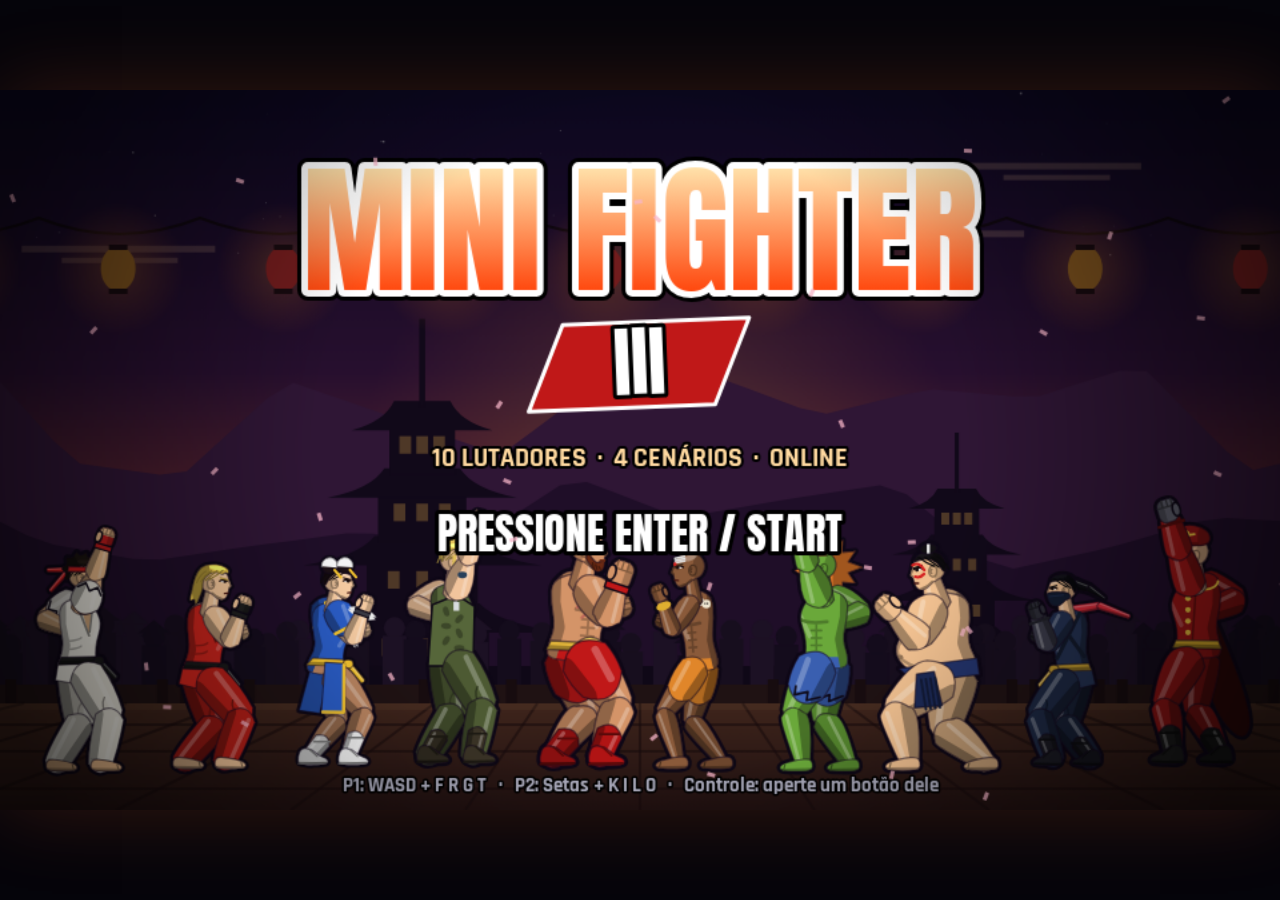
==== games/mini-fighter-3/index.html @ a536596a "mini-fighter-3: primeira versão (jogo do @jandelima)" ====
<!doctype html>
<html lang="pt-BR">
<head>
<meta charset="utf-8">
<meta name="viewport" content="width=device-width, initial-scale=1">
<title>Mini Fighter III</title>
<link rel="preconnect" href="https://fonts.googleapis.com">
<link rel="preconnect" href="https://fonts.gstatic.com" crossorigin>
<link href="https://fonts.googleapis.com/css2?family=Anton&family=Rajdhani:wght@600;700&display=swap" rel="stylesheet">
<style>
  html, body { margin: 0; height: 100%; background: #05040a; overflow: hidden; }
  body { display: flex; align-items: center; justify-content: center; }
  canvas { display: block; width: min(100vw, calc(100vh * 16 / 9)); height: auto; aspect-ratio: 16 / 9; box-shadow: 0 0 80px rgba(255, 110, 40, .18); }
</style>
</head>
<body>
<canvas id="c" width="960" height="540"></canvas>
<script>/* vendor/peerjs.min.js */
(()=>{function e(e,t,n,r){Object.defineProperty(e,t,{get:n,set:r,enumerable:!0,configurable:!0})}function t(e){return e&&e.__esModule?e.default:e}class n{constructor(){this.chunkedMTU=16300,this._dataCount=1,this.chunk=e=>{let t=[],n=e.byteLength,r=Math.ceil(n/this.chunkedMTU),i=0,o=0;for(;o<n;){let s=Math.min(n,o+this.chunkedMTU),a=e.slice(o,s),c={__peerData:this._dataCount,n:i,data:a,total:r};t.push(c),o=s,i++}return this._dataCount++,t}}}class r{append_buffer(e){this.flush(),this._parts.push(e)}append(e){this._pieces.push(e)}flush(){if(this._pieces.length>0){let e=new Uint8Array(this._pieces);this._parts.push(e),this._pieces=[]}}toArrayBuffer(){let e=[];for(let t of this._parts)e.push(t);return function(e){let t=0;for(let n of e)t+=n.byteLength;let n=new Uint8Array(t),r=0;for(let t of e){let e=new Uint8Array(t.buffer,t.byteOffset,t.byteLength);n.set(e,r),r+=t.byteLength}return n}(e).buffer}constructor(){this.encoder=new TextEncoder,this._pieces=[],this._parts=[]}}function i(e){return new s(e).unpack()}function o(e){let t=new a,n=t.pack(e);return n instanceof Promise?n.then(()=>t.getBuffer()):t.getBuffer()}class s{unpack(){let e;let t=this.unpack_uint8();if(t<128)return t;if((224^t)<32)return(224^t)-32;if((e=160^t)<=15)return this.unpack_raw(e);if((e=176^t)<=15)return this.unpack_string(e);if((e=144^t)<=15)return this.unpack_array(e);if((e=128^t)<=15)return this.unpack_map(e);switch(t){case 192:return null;case 193:case 212:case 213:case 214:case 215:return;case 194:return!1;case 195:return!0;case 202:return this.unpack_float();case 203:return this.unpack_double();case 204:return this.unpack_uint8();case 205:return this.unpack_uint16();case 206:return this.unpack_uint32();case 207:return this.unpack_uint64();case 208:return this.unpack_int8();case 209:return this.unpack_int16();case 210:return this.unpack_int32();case 211:return this.unpack_int64();case 216:return e=this.unpack_uint16(),this.unpack_string(e);case 217:return e=this.unpack_uint32(),this.unpack_string(e);case 218:return e=this.unpack_uint16(),this.unpack_raw(e);case 219:return e=this.unpack_uint32(),this.unpack_raw(e);case 220:return e=this.unpack_uint16(),this.unpack_array(e);case 221:return e=this.unpack_uint32(),this.unpack_array(e);case 222:return e=this.unpack_uint16(),this.unpack_map(e);case 223:return e=this.unpack_uint32(),this.unpack_map(e)}}unpack_uint8(){let e=255&this.dataView[this.index];return this.index++,e}unpack_uint16(){let e=this.read(2),t=(255&e[0])*256+(255&e[1]);return this.index+=2,t}unpack_uint32(){let e=this.read(4),t=((256*e[0]+e[1])*256+e[2])*256+e[3];return this.index+=4,t}unpack_uint64(){let e=this.read(8),t=((((((256*e[0]+e[1])*256+e[2])*256+e[3])*256+e[4])*256+e[5])*256+e[6])*256+e[7];return this.index+=8,t}unpack_int8(){let e=this.unpack_uint8();return e<128?e:e-256}unpack_int16(){let e=this.unpack_uint16();return e<32768?e:e-65536}unpack_int32(){let e=this.unpack_uint32();return e<2147483648?e:e-4294967296}unpack_int64(){let e=this.unpack_uint64();return e<0x7fffffffffffffff?e:e-18446744073709552e3}unpack_raw(e){if(this.length<this.index+e)throw Error(`BinaryPackFailure: index is out of range ${this.index} ${e} ${this.length}`);let t=this.dataBuffer.slice(this.index,this.index+e);return this.index+=e,t}unpack_string(e){let t,n;let r=this.read(e),i=0,o="";for(;i<e;)(t=r[i])<160?(n=t,i++):(192^t)<32?(n=(31&t)<<6|63&r[i+1],i+=2):(224^t)<16?(n=(15&t)<<12|(63&r[i+1])<<6|63&r[i+2],i+=3):(n=(7&t)<<18|(63&r[i+1])<<12|(63&r[i+2])<<6|63&r[i+3],i+=4),o+=String.fromCodePoint(n);return this.index+=e,o}unpack_array(e){let t=Array(e);for(let n=0;n<e;n++)t[n]=this.unpack();return t}unpack_map(e){let t={};for(let n=0;n<e;n++)t[this.unpack()]=this.unpack();return t}unpack_float(){let e=this.unpack_uint32();return(0==e>>31?1:-1)*(8388607&e|8388608)*2**((e>>23&255)-127-23)}unpack_double(){let e=this.unpack_uint32(),t=this.unpack_uint32(),n=(e>>20&2047)-1023;return(0==e>>31?1:-1)*((1048575&e|1048576)*2**(n-20)+t*2**(n-52))}read(e){let t=this.index;if(t+e<=this.length)return this.dataView.subarray(t,t+e);throw Error("BinaryPackFailure: read index out of range")}constructor(e){this.index=0,this.dataBuffer=e,this.dataView=new Uint8Array(this.dataBuffer),this.length=this.dataBuffer.byteLength}}class a{getBuffer(){return this._bufferBuilder.toArrayBuffer()}pack(e){if("string"==typeof e)this.pack_string(e);else if("number"==typeof e)Math.floor(e)===e?this.pack_integer(e):this.pack_double(e);else if("boolean"==typeof e)!0===e?this._bufferBuilder.append(195):!1===e&&this._bufferBuilder.append(194);else if(void 0===e)this._bufferBuilder.append(192);else if("object"==typeof e){if(null===e)this._bufferBuilder.append(192);else{let t=e.constructor;if(e instanceof Array){let t=this.pack_array(e);if(t instanceof Promise)return t.then(()=>this._bufferBuilder.flush())}else if(e instanceof ArrayBuffer)this.pack_bin(new Uint8Array(e));else if("BYTES_PER_ELEMENT"in e)this.pack_bin(new Uint8Array(e.buffer,e.byteOffset,e.byteLength));else if(e instanceof Date)this.pack_string(e.toString());else if(e instanceof Blob)return e.arrayBuffer().then(e=>{this.pack_bin(new Uint8Array(e)),this._bufferBuilder.flush()});else if(t==Object||t.toString().startsWith("class")){let t=this.pack_object(e);if(t instanceof Promise)return t.then(()=>this._bufferBuilder.flush())}else throw Error(`Type "${t.toString()}" not yet supported`)}}else throw Error(`Type "${typeof e}" not yet supported`);this._bufferBuilder.flush()}pack_bin(e){let t=e.length;if(t<=15)this.pack_uint8(160+t);else if(t<=65535)this._bufferBuilder.append(218),this.pack_uint16(t);else if(t<=4294967295)this._bufferBuilder.append(219),this.pack_uint32(t);else throw Error("Invalid length");this._bufferBuilder.append_buffer(e)}pack_string(e){let t=this._textEncoder.encode(e),n=t.length;if(n<=15)this.pack_uint8(176+n);else if(n<=65535)this._bufferBuilder.append(216),this.pack_uint16(n);else if(n<=4294967295)this._bufferBuilder.append(217),this.pack_uint32(n);else throw Error("Invalid length");this._bufferBuilder.append_buffer(t)}pack_array(e){let t=e.length;if(t<=15)this.pack_uint8(144+t);else if(t<=65535)this._bufferBuilder.append(220),this.pack_uint16(t);else if(t<=4294967295)this._bufferBuilder.append(221),this.pack_uint32(t);else throw Error("Invalid length");let n=r=>{if(r<t){let t=this.pack(e[r]);return t instanceof Promise?t.then(()=>n(r+1)):n(r+1)}};return n(0)}pack_integer(e){if(e>=-32&&e<=127)this._bufferBuilder.append(255&e);else if(e>=0&&e<=255)this._bufferBuilder.append(204),this.pack_uint8(e);else if(e>=-128&&e<=127)this._bufferBuilder.append(208),this.pack_int8(e);else if(e>=0&&e<=65535)this._bufferBuilder.append(205),this.pack_uint16(e);else if(e>=-32768&&e<=32767)this._bufferBuilder.append(209),this.pack_int16(e);else if(e>=0&&e<=4294967295)this._bufferBuilder.append(206),this.pack_uint32(e);else if(e>=-2147483648&&e<=2147483647)this._bufferBuilder.append(210),this.pack_int32(e);else if(e>=-0x8000000000000000&&e<=0x7fffffffffffffff)this._bufferBuilder.append(211),this.pack_int64(e);else if(e>=0&&e<=18446744073709552e3)this._bufferBuilder.append(207),this.pack_uint64(e);else throw Error("Invalid integer")}pack_double(e){let t=0;e<0&&(t=1,e=-e);let n=Math.floor(Math.log(e)/Math.LN2),r=Math.floor((e/2**n-1)*4503599627370496),i=t<<31|n+1023<<20|r/4294967296&1048575;this._bufferBuilder.append(203),this.pack_int32(i),this.pack_int32(r%4294967296)}pack_object(e){let t=Object.keys(e),n=t.length;if(n<=15)this.pack_uint8(128+n);else if(n<=65535)this._bufferBuilder.append(222),this.pack_uint16(n);else if(n<=4294967295)this._bufferBuilder.append(223),this.pack_uint32(n);else throw Error("Invalid length");let r=n=>{if(n<t.length){let i=t[n];if(e.hasOwnProperty(i)){this.pack(i);let t=this.pack(e[i]);if(t instanceof Promise)return t.then(()=>r(n+1))}return r(n+1)}};return r(0)}pack_uint8(e){this._bufferBuilder.append(e)}pack_uint16(e){this._bufferBuilder.append(e>>8),this._bufferBuilder.append(255&e)}pack_uint32(e){let t=4294967295&e;this._bufferBuilder.append((4278190080&t)>>>24),this._bufferBuilder.append((16711680&t)>>>16),this._bufferBuilder.append((65280&t)>>>8),this._bufferBuilder.append(255&t)}pack_uint64(e){let t=e/4294967296,n=e%4294967296;this._bufferBuilder.append((4278190080&t)>>>24),this._bufferBuilder.append((16711680&t)>>>16),this._bufferBuilder.append((65280&t)>>>8),this._bufferBuilder.append(255&t),this._bufferBuilder.append((4278190080&n)>>>24),this._bufferBuilder.append((16711680&n)>>>16),this._bufferBuilder.append((65280&n)>>>8),this._bufferBuilder.append(255&n)}pack_int8(e){this._bufferBuilder.append(255&e)}pack_int16(e){this._bufferBuilder.append((65280&e)>>8),this._bufferBuilder.append(255&e)}pack_int32(e){this._bufferBuilder.append(e>>>24&255),this._bufferBuilder.append((16711680&e)>>>16),this._bufferBuilder.append((65280&e)>>>8),this._bufferBuilder.append(255&e)}pack_int64(e){let t=Math.floor(e/4294967296),n=e%4294967296;this._bufferBuilder.append((4278190080&t)>>>24),this._bufferBuilder.append((16711680&t)>>>16),this._bufferBuilder.append((65280&t)>>>8),this._bufferBuilder.append(255&t),this._bufferBuilder.append((4278190080&n)>>>24),this._bufferBuilder.append((16711680&n)>>>16),this._bufferBuilder.append((65280&n)>>>8),this._bufferBuilder.append(255&n)}constructor(){this._bufferBuilder=new r,this._textEncoder=new TextEncoder}}let c=!0,l=!0;function p(e,t,n){let r=e.match(t);return r&&r.length>=n&&parseInt(r[n],10)}function d(e,t,n){if(!e.RTCPeerConnection)return;let r=e.RTCPeerConnection.prototype,i=r.addEventListener;r.addEventListener=function(e,r){if(e!==t)return i.apply(this,arguments);let o=e=>{let t=n(e);t&&(r.handleEvent?r.handleEvent(t):r(t))};return this._eventMap=this._eventMap||{},this._eventMap[t]||(this._eventMap[t]=new Map),this._eventMap[t].set(r,o),i.apply(this,[e,o])};let o=r.removeEventListener;r.removeEventListener=function(e,n){if(e!==t||!this._eventMap||!this._eventMap[t]||!this._eventMap[t].has(n))return o.apply(this,arguments);let r=this._eventMap[t].get(n);return this._eventMap[t].delete(n),0===this._eventMap[t].size&&delete this._eventMap[t],0===Object.keys(this._eventMap).length&&delete this._eventMap,o.apply(this,[e,r])},Object.defineProperty(r,"on"+t,{get(){return this["_on"+t]},set(e){this["_on"+t]&&(this.removeEventListener(t,this["_on"+t]),delete this["_on"+t]),e&&this.addEventListener(t,this["_on"+t]=e)},enumerable:!0,configurable:!0})}function h(e){return"boolean"!=typeof e?Error("Argument type: "+typeof e+". Please use a boolean."):(c=e,e?"adapter.js logging disabled":"adapter.js logging enabled")}function u(e){return"boolean"!=typeof e?Error("Argument type: "+typeof e+". Please use a boolean."):(l=!e,"adapter.js deprecation warnings "+(e?"disabled":"enabled"))}function f(){"object"!=typeof window||c||"undefined"==typeof console||"function"!=typeof console.log||console.log.apply(console,arguments)}function m(e,t){l&&console.warn(e+" is deprecated, please use "+t+" instead.")}function g(e){return"[object Object]"===Object.prototype.toString.call(e)}function y(e,t,n){let r=n?"outbound-rtp":"inbound-rtp",i=new Map;if(null===t)return i;let o=[];return e.forEach(e=>{"track"===e.type&&e.trackIdentifier===t.id&&o.push(e)}),o.forEach(t=>{e.forEach(n=>{n.type===r&&n.trackId===t.id&&function e(t,n,r){!n||r.has(n.id)||(r.set(n.id,n),Object.keys(n).forEach(i=>{i.endsWith("Id")?e(t,t.get(n[i]),r):i.endsWith("Ids")&&n[i].forEach(n=>{e(t,t.get(n),r)})}))}(e,n,i)})}),i}var _,C,b,v,k,T,S,R,P,w,E,D,x,I,M,O,j={};function L(e,t){let n=e&&e.navigator;if(!n.mediaDevices)return;let r=function(e){if("object"!=typeof e||e.mandatory||e.optional)return e;let t={};return Object.keys(e).forEach(n=>{if("require"===n||"advanced"===n||"mediaSource"===n)return;let r="object"==typeof e[n]?e[n]:{ideal:e[n]};void 0!==r.exact&&"number"==typeof r.exact&&(r.min=r.max=r.exact);let i=function(e,t){return e?e+t.charAt(0).toUpperCase()+t.slice(1):"deviceId"===t?"sourceId":t};if(void 0!==r.ideal){t.optional=t.optional||[];let e={};"number"==typeof r.ideal?(e[i("min",n)]=r.ideal,t.optional.push(e),(e={})[i("max",n)]=r.ideal):e[i("",n)]=r.ideal,t.optional.push(e)}void 0!==r.exact&&"number"!=typeof r.exact?(t.mandatory=t.mandatory||{},t.mandatory[i("",n)]=r.exact):["min","max"].forEach(e=>{void 0!==r[e]&&(t.mandatory=t.mandatory||{},t.mandatory[i(e,n)]=r[e])})}),e.advanced&&(t.optional=(t.optional||[]).concat(e.advanced)),t},i=function(e,i){if(t.version>=61)return i(e);if((e=JSON.parse(JSON.stringify(e)))&&"object"==typeof e.audio){let t=function(e,t,n){t in e&&!(n in e)&&(e[n]=e[t],delete e[t])};t((e=JSON.parse(JSON.stringify(e))).audio,"autoGainControl","googAutoGainControl"),t(e.audio,"noiseSuppression","googNoiseSuppression"),e.audio=r(e.audio)}if(e&&"object"==typeof e.video){let o=e.video.facingMode;o=o&&("object"==typeof o?o:{ideal:o});let s=t.version<66;if(o&&("user"===o.exact||"environment"===o.exact||"user"===o.ideal||"environment"===o.ideal)&&!(n.mediaDevices.getSupportedConstraints&&n.mediaDevices.getSupportedConstraints().facingMode&&!s)){let t;if(delete e.video.facingMode,"environment"===o.exact||"environment"===o.ideal?t=["back","rear"]:("user"===o.exact||"user"===o.ideal)&&(t=["front"]),t)return n.mediaDevices.enumerateDevices().then(n=>{let s=(n=n.filter(e=>"videoinput"===e.kind)).find(e=>t.some(t=>e.label.toLowerCase().includes(t)));return!s&&n.length&&t.includes("back")&&(s=n[n.length-1]),s&&(e.video.deviceId=o.exact?{exact:s.deviceId}:{ideal:s.deviceId}),e.video=r(e.video),f("chrome: "+JSON.stringify(e)),i(e)})}e.video=r(e.video)}return f("chrome: "+JSON.stringify(e)),i(e)},o=function(e){return t.version>=64?e:{name:({PermissionDeniedError:"NotAllowedError",PermissionDismissedError:"NotAllowedError",InvalidStateError:"NotAllowedError",DevicesNotFoundError:"NotFoundError",ConstraintNotSatisfiedError:"OverconstrainedError",TrackStartError:"NotReadableError",MediaDeviceFailedDueToShutdown:"NotAllowedError",MediaDeviceKillSwitchOn:"NotAllowedError",TabCaptureError:"AbortError",ScreenCaptureError:"AbortError",DeviceCaptureError:"AbortError"})[e.name]||e.name,message:e.message,constraint:e.constraint||e.constraintName,toString(){return this.name+(this.message&&": ")+this.message}}};if(n.getUserMedia=(function(e,t,r){i(e,e=>{n.webkitGetUserMedia(e,t,e=>{r&&r(o(e))})})}).bind(n),n.mediaDevices.getUserMedia){let e=n.mediaDevices.getUserMedia.bind(n.mediaDevices);n.mediaDevices.getUserMedia=function(t){return i(t,t=>e(t).then(e=>{if(t.audio&&!e.getAudioTracks().length||t.video&&!e.getVideoTracks().length)throw e.getTracks().forEach(e=>{e.stop()}),new DOMException("","NotFoundError");return e},e=>Promise.reject(o(e))))}}}function A(e){e.MediaStream=e.MediaStream||e.webkitMediaStream}function B(e){if("object"!=typeof e||!e.RTCPeerConnection||"ontrack"in e.RTCPeerConnection.prototype)d(e,"track",e=>(e.transceiver||Object.defineProperty(e,"transceiver",{value:{receiver:e.receiver}}),e));else{Object.defineProperty(e.RTCPeerConnection.prototype,"ontrack",{get(){return this._ontrack},set(e){this._ontrack&&this.removeEventListener("track",this._ontrack),this.addEventListener("track",this._ontrack=e)},enumerable:!0,configurable:!0});let t=e.RTCPeerConnection.prototype.setRemoteDescription;e.RTCPeerConnection.prototype.setRemoteDescription=function(){return this._ontrackpoly||(this._ontrackpoly=t=>{t.stream.addEventListener("addtrack",n=>{let r;r=e.RTCPeerConnection.prototype.getReceivers?this.getReceivers().find(e=>e.track&&e.track.id===n.track.id):{track:n.track};let i=new Event("track");i.track=n.track,i.receiver=r,i.transceiver={receiver:r},i.streams=[t.stream],this.dispatchEvent(i)}),t.stream.getTracks().forEach(n=>{let r;r=e.RTCPeerConnection.prototype.getReceivers?this.getReceivers().find(e=>e.track&&e.track.id===n.id):{track:n};let i=new Event("track");i.track=n,i.receiver=r,i.transceiver={receiver:r},i.streams=[t.stream],this.dispatchEvent(i)})},this.addEventListener("addstream",this._ontrackpoly)),t.apply(this,arguments)}}}function F(e){if("object"==typeof e&&e.RTCPeerConnection&&!("getSenders"in e.RTCPeerConnection.prototype)&&"createDTMFSender"in e.RTCPeerConnection.prototype){let t=function(e,t){return{track:t,get dtmf(){return void 0===this._dtmf&&("audio"===t.kind?this._dtmf=e.createDTMFSender(t):this._dtmf=null),this._dtmf},_pc:e}};if(!e.RTCPeerConnection.prototype.getSenders){e.RTCPeerConnection.prototype.getSenders=function(){return this._senders=this._senders||[],this._senders.slice()};let n=e.RTCPeerConnection.prototype.addTrack;e.RTCPeerConnection.prototype.addTrack=function(e,r){let i=n.apply(this,arguments);return i||(i=t(this,e),this._senders.push(i)),i};let r=e.RTCPeerConnection.prototype.removeTrack;e.RTCPeerConnection.prototype.removeTrack=function(e){r.apply(this,arguments);let t=this._senders.indexOf(e);-1!==t&&this._senders.splice(t,1)}}let n=e.RTCPeerConnection.prototype.addStream;e.RTCPeerConnection.prototype.addStream=function(e){this._senders=this._senders||[],n.apply(this,[e]),e.getTracks().forEach(e=>{this._senders.push(t(this,e))})};let r=e.RTCPeerConnection.prototype.removeStream;e.RTCPeerConnection.prototype.removeStream=function(e){this._senders=this._senders||[],r.apply(this,[e]),e.getTracks().forEach(e=>{let t=this._senders.find(t=>t.track===e);t&&this._senders.splice(this._senders.indexOf(t),1)})}}else if("object"==typeof e&&e.RTCPeerConnection&&"getSenders"in e.RTCPeerConnection.prototype&&"createDTMFSender"in e.RTCPeerConnection.prototype&&e.RTCRtpSender&&!("dtmf"in e.RTCRtpSender.prototype)){let t=e.RTCPeerConnection.prototype.getSenders;e.RTCPeerConnection.prototype.getSenders=function(){let e=t.apply(this,[]);return e.forEach(e=>e._pc=this),e},Object.defineProperty(e.RTCRtpSender.prototype,"dtmf",{get(){return void 0===this._dtmf&&("audio"===this.track.kind?this._dtmf=this._pc.createDTMFSender(this.track):this._dtmf=null),this._dtmf}})}}function U(e){if(!("object"==typeof e&&e.RTCPeerConnection&&e.RTCRtpSender&&e.RTCRtpReceiver))return;if(!("getStats"in e.RTCRtpSender.prototype)){let t=e.RTCPeerConnection.prototype.getSenders;t&&(e.RTCPeerConnection.prototype.getSenders=function(){let e=t.apply(this,[]);return e.forEach(e=>e._pc=this),e});let n=e.RTCPeerConnection.prototype.addTrack;n&&(e.RTCPeerConnection.prototype.addTrack=function(){let e=n.apply(this,arguments);return e._pc=this,e}),e.RTCRtpSender.prototype.getStats=function(){let e=this;return this._pc.getStats().then(t=>y(t,e.track,!0))}}if(!("getStats"in e.RTCRtpReceiver.prototype)){let t=e.RTCPeerConnection.prototype.getReceivers;t&&(e.RTCPeerConnection.prototype.getReceivers=function(){let e=t.apply(this,[]);return e.forEach(e=>e._pc=this),e}),d(e,"track",e=>(e.receiver._pc=e.srcElement,e)),e.RTCRtpReceiver.prototype.getStats=function(){let e=this;return this._pc.getStats().then(t=>y(t,e.track,!1))}}if(!("getStats"in e.RTCRtpSender.prototype&&"getStats"in e.RTCRtpReceiver.prototype))return;let t=e.RTCPeerConnection.prototype.getStats;e.RTCPeerConnection.prototype.getStats=function(){if(arguments.length>0&&arguments[0]instanceof e.MediaStreamTrack){let e,t,n;let r=arguments[0];return(this.getSenders().forEach(t=>{t.track===r&&(e?n=!0:e=t)}),this.getReceivers().forEach(e=>(e.track===r&&(t?n=!0:t=e),e.track===r)),n||e&&t)?Promise.reject(new DOMException("There are more than one sender or receiver for the track.","InvalidAccessError")):e?e.getStats():t?t.getStats():Promise.reject(new DOMException("There is no sender or receiver for the track.","InvalidAccessError"))}return t.apply(this,arguments)}}function z(e){e.RTCPeerConnection.prototype.getLocalStreams=function(){return this._shimmedLocalStreams=this._shimmedLocalStreams||{},Object.keys(this._shimmedLocalStreams).map(e=>this._shimmedLocalStreams[e][0])};let t=e.RTCPeerConnection.prototype.addTrack;e.RTCPeerConnection.prototype.addTrack=function(e,n){if(!n)return t.apply(this,arguments);this._shimmedLocalStreams=this._shimmedLocalStreams||{};let r=t.apply(this,arguments);return this._shimmedLocalStreams[n.id]?-1===this._shimmedLocalStreams[n.id].indexOf(r)&&this._shimmedLocalStreams[n.id].push(r):this._shimmedLocalStreams[n.id]=[n,r],r};let n=e.RTCPeerConnection.prototype.addStream;e.RTCPeerConnection.prototype.addStream=function(e){this._shimmedLocalStreams=this._shimmedLocalStreams||{},e.getTracks().forEach(e=>{if(this.getSenders().find(t=>t.track===e))throw new DOMException("Track already exists.","InvalidAccessError")});let t=this.getSenders();n.apply(this,arguments);let r=this.getSenders().filter(e=>-1===t.indexOf(e));this._shimmedLocalStreams[e.id]=[e].concat(r)};let r=e.RTCPeerConnection.prototype.removeStream;e.RTCPeerConnection.prototype.removeStream=function(e){return this._shimmedLocalStreams=this._shimmedLocalStreams||{},delete this._shimmedLocalStreams[e.id],r.apply(this,arguments)};let i=e.RTCPeerConnection.prototype.removeTrack;e.RTCPeerConnection.prototype.removeTrack=function(e){return this._shimmedLocalStreams=this._shimmedLocalStreams||{},e&&Object.keys(this._shimmedLocalStreams).forEach(t=>{let n=this._shimmedLocalStreams[t].indexOf(e);-1!==n&&this._shimmedLocalStreams[t].splice(n,1),1===this._shimmedLocalStreams[t].length&&delete this._shimmedLocalStreams[t]}),i.apply(this,arguments)}}function N(e,t){if(!e.RTCPeerConnection)return;if(e.RTCPeerConnection.prototype.addTrack&&t.version>=65)return z(e);let n=e.RTCPeerConnection.prototype.getLocalStreams;e.RTCPeerConnection.prototype.getLocalStreams=function(){let e=n.apply(this);return this._reverseStreams=this._reverseStreams||{},e.map(e=>this._reverseStreams[e.id])};let r=e.RTCPeerConnection.prototype.addStream;e.RTCPeerConnection.prototype.addStream=function(t){if(this._streams=this._streams||{},this._reverseStreams=this._reverseStreams||{},t.getTracks().forEach(e=>{if(this.getSenders().find(t=>t.track===e))throw new DOMException("Track already exists.","InvalidAccessError")}),!this._reverseStreams[t.id]){let n=new e.MediaStream(t.getTracks());this._streams[t.id]=n,this._reverseStreams[n.id]=t,t=n}r.apply(this,[t])};let i=e.RTCPeerConnection.prototype.removeStream;function o(e,t){let n=t.sdp;return Object.keys(e._reverseStreams||[]).forEach(t=>{let r=e._reverseStreams[t],i=e._streams[r.id];n=n.replace(RegExp(i.id,"g"),r.id)}),new RTCSessionDescription({type:t.type,sdp:n})}e.RTCPeerConnection.prototype.removeStream=function(e){this._streams=this._streams||{},this._reverseStreams=this._reverseStreams||{},i.apply(this,[this._streams[e.id]||e]),delete this._reverseStreams[this._streams[e.id]?this._streams[e.id].id:e.id],delete this._streams[e.id]},e.RTCPeerConnection.prototype.addTrack=function(t,n){if("closed"===this.signalingState)throw new DOMException("The RTCPeerConnection's signalingState is 'closed'.","InvalidStateError");let r=[].slice.call(arguments,1);if(1!==r.length||!r[0].getTracks().find(e=>e===t))throw new DOMException("The adapter.js addTrack polyfill only supports a single  stream which is associated with the specified track.","NotSupportedError");if(this.getSenders().find(e=>e.track===t))throw new DOMException("Track already exists.","InvalidAccessError");this._streams=this._streams||{},this._reverseStreams=this._reverseStreams||{};let i=this._streams[n.id];if(i)i.addTrack(t),Promise.resolve().then(()=>{this.dispatchEvent(new Event("negotiationneeded"))});else{let r=new e.MediaStream([t]);this._streams[n.id]=r,this._reverseStreams[r.id]=n,this.addStream(r)}return this.getSenders().find(e=>e.track===t)},["createOffer","createAnswer"].forEach(function(t){let n=e.RTCPeerConnection.prototype[t];e.RTCPeerConnection.prototype[t]=({[t](){let e=arguments,t=arguments.length&&"function"==typeof arguments[0];return t?n.apply(this,[t=>{let n=o(this,t);e[0].apply(null,[n])},t=>{e[1]&&e[1].apply(null,t)},arguments[2]]):n.apply(this,arguments).then(e=>o(this,e))}})[t]});let s=e.RTCPeerConnection.prototype.setLocalDescription;e.RTCPeerConnection.prototype.setLocalDescription=function(){var e,t;let n;return arguments.length&&arguments[0].type&&(arguments[0]=(e=this,t=arguments[0],n=t.sdp,Object.keys(e._reverseStreams||[]).forEach(t=>{let r=e._reverseStreams[t],i=e._streams[r.id];n=n.replace(RegExp(r.id,"g"),i.id)}),new RTCSessionDescription({type:t.type,sdp:n}))),s.apply(this,arguments)};let a=Object.getOwnPropertyDescriptor(e.RTCPeerConnection.prototype,"localDescription");Object.defineProperty(e.RTCPeerConnection.prototype,"localDescription",{get(){let e=a.get.apply(this);return""===e.type?e:o(this,e)}}),e.RTCPeerConnection.prototype.removeTrack=function(e){let t;if("closed"===this.signalingState)throw new DOMException("The RTCPeerConnection's signalingState is 'closed'.","InvalidStateError");if(!e._pc)throw new DOMException("Argument 1 of RTCPeerConnection.removeTrack does not implement interface RTCRtpSender.","TypeError");if(e._pc!==this)throw new DOMException("Sender was not created by this connection.","InvalidAccessError");this._streams=this._streams||{},Object.keys(this._streams).forEach(n=>{this._streams[n].getTracks().find(t=>e.track===t)&&(t=this._streams[n])}),t&&(1===t.getTracks().length?this.removeStream(this._reverseStreams[t.id]):t.removeTrack(e.track),this.dispatchEvent(new Event("negotiationneeded")))}}function $(e,t){!e.RTCPeerConnection&&e.webkitRTCPeerConnection&&(e.RTCPeerConnection=e.webkitRTCPeerConnection),e.RTCPeerConnection&&t.version<53&&["setLocalDescription","setRemoteDescription","addIceCandidate"].forEach(function(t){let n=e.RTCPeerConnection.prototype[t];e.RTCPeerConnection.prototype[t]=({[t](){return arguments[0]=new("addIceCandidate"===t?e.RTCIceCandidate:e.RTCSessionDescription)(arguments[0]),n.apply(this,arguments)}})[t]})}function J(e,t){d(e,"negotiationneeded",e=>{let n=e.target;if(!(t.version<72)&&(!n.getConfiguration||"plan-b"!==n.getConfiguration().sdpSemantics)||"stable"===n.signalingState)return e})}e(j,"shimMediaStream",()=>A),e(j,"shimOnTrack",()=>B),e(j,"shimGetSendersWithDtmf",()=>F),e(j,"shimSenderReceiverGetStats",()=>U),e(j,"shimAddTrackRemoveTrackWithNative",()=>z),e(j,"shimAddTrackRemoveTrack",()=>N),e(j,"shimPeerConnection",()=>$),e(j,"fixNegotiationNeeded",()=>J),e(j,"shimGetUserMedia",()=>L);var V={};function G(e,t){let n=e&&e.navigator,r=e&&e.MediaStreamTrack;if(n.getUserMedia=function(e,t,r){m("navigator.getUserMedia","navigator.mediaDevices.getUserMedia"),n.mediaDevices.getUserMedia(e).then(t,r)},!(t.version>55&&"autoGainControl"in n.mediaDevices.getSupportedConstraints())){let e=function(e,t,n){t in e&&!(n in e)&&(e[n]=e[t],delete e[t])},t=n.mediaDevices.getUserMedia.bind(n.mediaDevices);if(n.mediaDevices.getUserMedia=function(n){return"object"==typeof n&&"object"==typeof n.audio&&(e((n=JSON.parse(JSON.stringify(n))).audio,"autoGainControl","mozAutoGainControl"),e(n.audio,"noiseSuppression","mozNoiseSuppression")),t(n)},r&&r.prototype.getSettings){let t=r.prototype.getSettings;r.prototype.getSettings=function(){let n=t.apply(this,arguments);return e(n,"mozAutoGainControl","autoGainControl"),e(n,"mozNoiseSuppression","noiseSuppression"),n}}if(r&&r.prototype.applyConstraints){let t=r.prototype.applyConstraints;r.prototype.applyConstraints=function(n){return"audio"===this.kind&&"object"==typeof n&&(e(n=JSON.parse(JSON.stringify(n)),"autoGainControl","mozAutoGainControl"),e(n,"noiseSuppression","mozNoiseSuppression")),t.apply(this,[n])}}}}function W(e,t){e.navigator.mediaDevices&&"getDisplayMedia"in e.navigator.mediaDevices||!e.navigator.mediaDevices||(e.navigator.mediaDevices.getDisplayMedia=function(n){if(!(n&&n.video)){let e=new DOMException("getDisplayMedia without video constraints is undefined");return e.name="NotFoundError",e.code=8,Promise.reject(e)}return!0===n.video?n.video={mediaSource:t}:n.video.mediaSource=t,e.navigator.mediaDevices.getUserMedia(n)})}function H(e){"object"==typeof e&&e.RTCTrackEvent&&"receiver"in e.RTCTrackEvent.prototype&&!("transceiver"in e.RTCTrackEvent.prototype)&&Object.defineProperty(e.RTCTrackEvent.prototype,"transceiver",{get(){return{receiver:this.receiver}}})}function Y(e,t){if("object"!=typeof e||!(e.RTCPeerConnection||e.mozRTCPeerConnection))return;!e.RTCPeerConnection&&e.mozRTCPeerConnection&&(e.RTCPeerConnection=e.mozRTCPeerConnection),t.version<53&&["setLocalDescription","setRemoteDescription","addIceCandidate"].forEach(function(t){let n=e.RTCPeerConnection.prototype[t];e.RTCPeerConnection.prototype[t]=({[t](){return arguments[0]=new("addIceCandidate"===t?e.RTCIceCandidate:e.RTCSessionDescription)(arguments[0]),n.apply(this,arguments)}})[t]});let n={inboundrtp:"inbound-rtp",outboundrtp:"outbound-rtp",candidatepair:"candidate-pair",localcandidate:"local-candidate",remotecandidate:"remote-candidate"},r=e.RTCPeerConnection.prototype.getStats;e.RTCPeerConnection.prototype.getStats=function(){let[e,i,o]=arguments;return r.apply(this,[e||null]).then(e=>{if(t.version<53&&!i)try{e.forEach(e=>{e.type=n[e.type]||e.type})}catch(t){if("TypeError"!==t.name)throw t;e.forEach((t,r)=>{e.set(r,Object.assign({},t,{type:n[t.type]||t.type}))})}return e}).then(i,o)}}function K(e){if(!("object"==typeof e&&e.RTCPeerConnection&&e.RTCRtpSender)||e.RTCRtpSender&&"getStats"in e.RTCRtpSender.prototype)return;let t=e.RTCPeerConnection.prototype.getSenders;t&&(e.RTCPeerConnection.prototype.getSenders=function(){let e=t.apply(this,[]);return e.forEach(e=>e._pc=this),e});let n=e.RTCPeerConnection.prototype.addTrack;n&&(e.RTCPeerConnection.prototype.addTrack=function(){let e=n.apply(this,arguments);return e._pc=this,e}),e.RTCRtpSender.prototype.getStats=function(){return this.track?this._pc.getStats(this.track):Promise.resolve(new Map)}}function X(e){if(!("object"==typeof e&&e.RTCPeerConnection&&e.RTCRtpSender)||e.RTCRtpSender&&"getStats"in e.RTCRtpReceiver.prototype)return;let t=e.RTCPeerConnection.prototype.getReceivers;t&&(e.RTCPeerConnection.prototype.getReceivers=function(){let e=t.apply(this,[]);return e.forEach(e=>e._pc=this),e}),d(e,"track",e=>(e.receiver._pc=e.srcElement,e)),e.RTCRtpReceiver.prototype.getStats=function(){return this._pc.getStats(this.track)}}function q(e){!e.RTCPeerConnection||"removeStream"in e.RTCPeerConnection.prototype||(e.RTCPeerConnection.prototype.removeStream=function(e){m("removeStream","removeTrack"),this.getSenders().forEach(t=>{t.track&&e.getTracks().includes(t.track)&&this.removeTrack(t)})})}function Q(e){e.DataChannel&&!e.RTCDataChannel&&(e.RTCDataChannel=e.DataChannel)}function Z(e){if(!("object"==typeof e&&e.RTCPeerConnection))return;let t=e.RTCPeerConnection.prototype.addTransceiver;t&&(e.RTCPeerConnection.prototype.addTransceiver=function(){this.setParametersPromises=[];let e=arguments[1]&&arguments[1].sendEncodings;void 0===e&&(e=[]);let n=(e=[...e]).length>0;n&&e.forEach(e=>{if("rid"in e&&!/^[a-z0-9]{0,16}$/i.test(e.rid))throw TypeError("Invalid RID value provided.");if("scaleResolutionDownBy"in e&&!(parseFloat(e.scaleResolutionDownBy)>=1))throw RangeError("scale_resolution_down_by must be >= 1.0");if("maxFramerate"in e&&!(parseFloat(e.maxFramerate)>=0))throw RangeError("max_framerate must be >= 0.0")});let r=t.apply(this,arguments);if(n){let{sender:t}=r,n=t.getParameters();"encodings"in n&&(1!==n.encodings.length||0!==Object.keys(n.encodings[0]).length)||(n.encodings=e,t.sendEncodings=e,this.setParametersPromises.push(t.setParameters(n).then(()=>{delete t.sendEncodings}).catch(()=>{delete t.sendEncodings})))}return r})}function ee(e){if(!("object"==typeof e&&e.RTCRtpSender))return;let t=e.RTCRtpSender.prototype.getParameters;t&&(e.RTCRtpSender.prototype.getParameters=function(){let e=t.apply(this,arguments);return"encodings"in e||(e.encodings=[].concat(this.sendEncodings||[{}])),e})}function et(e){if(!("object"==typeof e&&e.RTCPeerConnection))return;let t=e.RTCPeerConnection.prototype.createOffer;e.RTCPeerConnection.prototype.createOffer=function(){return this.setParametersPromises&&this.setParametersPromises.length?Promise.all(this.setParametersPromises).then(()=>t.apply(this,arguments)).finally(()=>{this.setParametersPromises=[]}):t.apply(this,arguments)}}function en(e){if(!("object"==typeof e&&e.RTCPeerConnection))return;let t=e.RTCPeerConnection.prototype.createAnswer;e.RTCPeerConnection.prototype.createAnswer=function(){return this.setParametersPromises&&this.setParametersPromises.length?Promise.all(this.setParametersPromises).then(()=>t.apply(this,arguments)).finally(()=>{this.setParametersPromises=[]}):t.apply(this,arguments)}}e(V,"shimOnTrack",()=>H),e(V,"shimPeerConnection",()=>Y),e(V,"shimSenderGetStats",()=>K),e(V,"shimReceiverGetStats",()=>X),e(V,"shimRemoveStream",()=>q),e(V,"shimRTCDataChannel",()=>Q),e(V,"shimAddTransceiver",()=>Z),e(V,"shimGetParameters",()=>ee),e(V,"shimCreateOffer",()=>et),e(V,"shimCreateAnswer",()=>en),e(V,"shimGetUserMedia",()=>G),e(V,"shimGetDisplayMedia",()=>W);var er={};function ei(e){if("object"==typeof e&&e.RTCPeerConnection){if("getLocalStreams"in e.RTCPeerConnection.prototype||(e.RTCPeerConnection.prototype.getLocalStreams=function(){return this._localStreams||(this._localStreams=[]),this._localStreams}),!("addStream"in e.RTCPeerConnection.prototype)){let t=e.RTCPeerConnection.prototype.addTrack;e.RTCPeerConnection.prototype.addStream=function(e){this._localStreams||(this._localStreams=[]),this._localStreams.includes(e)||this._localStreams.push(e),e.getAudioTracks().forEach(n=>t.call(this,n,e)),e.getVideoTracks().forEach(n=>t.call(this,n,e))},e.RTCPeerConnection.prototype.addTrack=function(e,...n){return n&&n.forEach(e=>{this._localStreams?this._localStreams.includes(e)||this._localStreams.push(e):this._localStreams=[e]}),t.apply(this,arguments)}}"removeStream"in e.RTCPeerConnection.prototype||(e.RTCPeerConnection.prototype.removeStream=function(e){this._localStreams||(this._localStreams=[]);let t=this._localStreams.indexOf(e);if(-1===t)return;this._localStreams.splice(t,1);let n=e.getTracks();this.getSenders().forEach(e=>{n.includes(e.track)&&this.removeTrack(e)})})}}function eo(e){if("object"==typeof e&&e.RTCPeerConnection&&("getRemoteStreams"in e.RTCPeerConnection.prototype||(e.RTCPeerConnection.prototype.getRemoteStreams=function(){return this._remoteStreams?this._remoteStreams:[]}),!("onaddstream"in e.RTCPeerConnection.prototype))){Object.defineProperty(e.RTCPeerConnection.prototype,"onaddstream",{get(){return this._onaddstream},set(e){this._onaddstream&&(this.removeEventListener("addstream",this._onaddstream),this.removeEventListener("track",this._onaddstreampoly)),this.addEventListener("addstream",this._onaddstream=e),this.addEventListener("track",this._onaddstreampoly=e=>{e.streams.forEach(e=>{if(this._remoteStreams||(this._remoteStreams=[]),this._remoteStreams.includes(e))return;this._remoteStreams.push(e);let t=new Event("addstream");t.stream=e,this.dispatchEvent(t)})})}});let t=e.RTCPeerConnection.prototype.setRemoteDescription;e.RTCPeerConnection.prototype.setRemoteDescription=function(){let e=this;return this._onaddstreampoly||this.addEventListener("track",this._onaddstreampoly=function(t){t.streams.forEach(t=>{if(e._remoteStreams||(e._remoteStreams=[]),e._remoteStreams.indexOf(t)>=0)return;e._remoteStreams.push(t);let n=new Event("addstream");n.stream=t,e.dispatchEvent(n)})}),t.apply(e,arguments)}}}function es(e){if("object"!=typeof e||!e.RTCPeerConnection)return;let t=e.RTCPeerConnection.prototype,n=t.createOffer,r=t.createAnswer,i=t.setLocalDescription,o=t.setRemoteDescription,s=t.addIceCandidate;t.createOffer=function(e,t){let r=arguments.length>=2?arguments[2]:arguments[0],i=n.apply(this,[r]);return t?(i.then(e,t),Promise.resolve()):i},t.createAnswer=function(e,t){let n=arguments.length>=2?arguments[2]:arguments[0],i=r.apply(this,[n]);return t?(i.then(e,t),Promise.resolve()):i};let a=function(e,t,n){let r=i.apply(this,[e]);return n?(r.then(t,n),Promise.resolve()):r};t.setLocalDescription=a,a=function(e,t,n){let r=o.apply(this,[e]);return n?(r.then(t,n),Promise.resolve()):r},t.setRemoteDescription=a,a=function(e,t,n){let r=s.apply(this,[e]);return n?(r.then(t,n),Promise.resolve()):r},t.addIceCandidate=a}function ea(e){let t=e&&e.navigator;if(t.mediaDevices&&t.mediaDevices.getUserMedia){let e=t.mediaDevices,n=e.getUserMedia.bind(e);t.mediaDevices.getUserMedia=e=>n(ec(e))}!t.getUserMedia&&t.mediaDevices&&t.mediaDevices.getUserMedia&&(t.getUserMedia=(function(e,n,r){t.mediaDevices.getUserMedia(e).then(n,r)}).bind(t))}function ec(e){return e&&void 0!==e.video?Object.assign({},e,{video:function e(t){return g(t)?Object.keys(t).reduce(function(n,r){let i=g(t[r]),o=i?e(t[r]):t[r],s=i&&!Object.keys(o).length;return void 0===o||s?n:Object.assign(n,{[r]:o})},{}):t}(e.video)}):e}function el(e){if(!e.RTCPeerConnection)return;let t=e.RTCPeerConnection;e.RTCPeerConnection=function(e,n){if(e&&e.iceServers){let t=[];for(let n=0;n<e.iceServers.length;n++){let r=e.iceServers[n];void 0===r.urls&&r.url?(m("RTCIceServer.url","RTCIceServer.urls"),(r=JSON.parse(JSON.stringify(r))).urls=r.url,delete r.url,t.push(r)):t.push(e.iceServers[n])}e.iceServers=t}return new t(e,n)},e.RTCPeerConnection.prototype=t.prototype,"generateCertificate"in t&&Object.defineProperty(e.RTCPeerConnection,"generateCertificate",{get:()=>t.generateCertificate})}function ep(e){"object"==typeof e&&e.RTCTrackEvent&&"receiver"in e.RTCTrackEvent.prototype&&!("transceiver"in e.RTCTrackEvent.prototype)&&Object.defineProperty(e.RTCTrackEvent.prototype,"transceiver",{get(){return{receiver:this.receiver}}})}function ed(e){let t=e.RTCPeerConnection.prototype.createOffer;e.RTCPeerConnection.prototype.createOffer=function(e){if(e){void 0!==e.offerToReceiveAudio&&(e.offerToReceiveAudio=!!e.offerToReceiveAudio);let t=this.getTransceivers().find(e=>"audio"===e.receiver.track.kind);!1===e.offerToReceiveAudio&&t?"sendrecv"===t.direction?t.setDirection?t.setDirection("sendonly"):t.direction="sendonly":"recvonly"===t.direction&&(t.setDirection?t.setDirection("inactive"):t.direction="inactive"):!0!==e.offerToReceiveAudio||t||this.addTransceiver("audio",{direction:"recvonly"}),void 0!==e.offerToReceiveVideo&&(e.offerToReceiveVideo=!!e.offerToReceiveVideo);let n=this.getTransceivers().find(e=>"video"===e.receiver.track.kind);!1===e.offerToReceiveVideo&&n?"sendrecv"===n.direction?n.setDirection?n.setDirection("sendonly"):n.direction="sendonly":"recvonly"===n.direction&&(n.setDirection?n.setDirection("inactive"):n.direction="inactive"):!0!==e.offerToReceiveVideo||n||this.addTransceiver("video",{direction:"recvonly"})}return t.apply(this,arguments)}}function eh(e){"object"!=typeof e||e.AudioContext||(e.AudioContext=e.webkitAudioContext)}e(er,"shimLocalStreamsAPI",()=>ei),e(er,"shimRemoteStreamsAPI",()=>eo),e(er,"shimCallbacksAPI",()=>es),e(er,"shimGetUserMedia",()=>ea),e(er,"shimConstraints",()=>ec),e(er,"shimRTCIceServerUrls",()=>el),e(er,"shimTrackEventTransceiver",()=>ep),e(er,"shimCreateOfferLegacy",()=>ed),e(er,"shimAudioContext",()=>eh);var eu={};e(eu,"shimRTCIceCandidate",()=>eg),e(eu,"shimRTCIceCandidateRelayProtocol",()=>ey),e(eu,"shimMaxMessageSize",()=>e_),e(eu,"shimSendThrowTypeError",()=>eC),e(eu,"shimConnectionState",()=>eb),e(eu,"removeExtmapAllowMixed",()=>ev),e(eu,"shimAddIceCandidateNullOrEmpty",()=>ek),e(eu,"shimParameterlessSetLocalDescription",()=>eT);var ef={};let em={};function eg(e){if(!e.RTCIceCandidate||e.RTCIceCandidate&&"foundation"in e.RTCIceCandidate.prototype)return;let n=e.RTCIceCandidate;e.RTCIceCandidate=function(e){if("object"==typeof e&&e.candidate&&0===e.candidate.indexOf("a=")&&((e=JSON.parse(JSON.stringify(e))).candidate=e.candidate.substring(2)),e.candidate&&e.candidate.length){let r=new n(e),i=t(ef).parseCandidate(e.candidate);for(let e in i)e in r||Object.defineProperty(r,e,{value:i[e]});return r.toJSON=function(){return{candidate:r.candidate,sdpMid:r.sdpMid,sdpMLineIndex:r.sdpMLineIndex,usernameFragment:r.usernameFragment}},r}return new n(e)},e.RTCIceCandidate.prototype=n.prototype,d(e,"icecandidate",t=>(t.candidate&&Object.defineProperty(t,"candidate",{value:new e.RTCIceCandidate(t.candidate),writable:"false"}),t))}function ey(e){!e.RTCIceCandidate||e.RTCIceCandidate&&"relayProtocol"in e.RTCIceCandidate.prototype||d(e,"icecandidate",e=>{if(e.candidate){let n=t(ef).parseCandidate(e.candidate.candidate);"relay"===n.type&&(e.candidate.relayProtocol=({0:"tls",1:"tcp",2:"udp"})[n.priority>>24])}return e})}function e_(e,n){if(!e.RTCPeerConnection)return;"sctp"in e.RTCPeerConnection.prototype||Object.defineProperty(e.RTCPeerConnection.prototype,"sctp",{get(){return void 0===this._sctp?null:this._sctp}});let r=function(e){if(!e||!e.sdp)return!1;let n=t(ef).splitSections(e.sdp);return n.shift(),n.some(e=>{let n=t(ef).parseMLine(e);return n&&"application"===n.kind&&-1!==n.protocol.indexOf("SCTP")})},i=function(e){let t=e.sdp.match(/mozilla...THIS_IS_SDPARTA-(\d+)/);if(null===t||t.length<2)return -1;let n=parseInt(t[1],10);return n!=n?-1:n},o=function(e){let t=65536;return"firefox"===n.browser&&(t=n.version<57?-1===e?16384:2147483637:n.version<60?57===n.version?65535:65536:2147483637),t},s=function(e,r){let i=65536;"firefox"===n.browser&&57===n.version&&(i=65535);let o=t(ef).matchPrefix(e.sdp,"a=max-message-size:");return o.length>0?i=parseInt(o[0].substring(19),10):"firefox"===n.browser&&-1!==r&&(i=2147483637),i},a=e.RTCPeerConnection.prototype.setRemoteDescription;e.RTCPeerConnection.prototype.setRemoteDescription=function(){if(this._sctp=null,"chrome"===n.browser&&n.version>=76){let{sdpSemantics:e}=this.getConfiguration();"plan-b"===e&&Object.defineProperty(this,"sctp",{get(){return void 0===this._sctp?null:this._sctp},enumerable:!0,configurable:!0})}if(r(arguments[0])){let e;let t=i(arguments[0]),n=o(t),r=s(arguments[0],t);e=0===n&&0===r?Number.POSITIVE_INFINITY:0===n||0===r?Math.max(n,r):Math.min(n,r);let a={};Object.defineProperty(a,"maxMessageSize",{get:()=>e}),this._sctp=a}return a.apply(this,arguments)}}function eC(e){if(!(e.RTCPeerConnection&&"createDataChannel"in e.RTCPeerConnection.prototype))return;function t(e,t){let n=e.send;e.send=function(){let r=arguments[0],i=r.length||r.size||r.byteLength;if("open"===e.readyState&&t.sctp&&i>t.sctp.maxMessageSize)throw TypeError("Message too large (can send a maximum of "+t.sctp.maxMessageSize+" bytes)");return n.apply(e,arguments)}}let n=e.RTCPeerConnection.prototype.createDataChannel;e.RTCPeerConnection.prototype.createDataChannel=function(){let e=n.apply(this,arguments);return t(e,this),e},d(e,"datachannel",e=>(t(e.channel,e.target),e))}function eb(e){if(!e.RTCPeerConnection||"connectionState"in e.RTCPeerConnection.prototype)return;let t=e.RTCPeerConnection.prototype;Object.defineProperty(t,"connectionState",{get(){return({completed:"connected",checking:"connecting"})[this.iceConnectionState]||this.iceConnectionState},enumerable:!0,configurable:!0}),Object.defineProperty(t,"onconnectionstatechange",{get(){return this._onconnectionstatechange||null},set(e){this._onconnectionstatechange&&(this.removeEventListener("connectionstatechange",this._onconnectionstatechange),delete this._onconnectionstatechange),e&&this.addEventListener("connectionstatechange",this._onconnectionstatechange=e)},enumerable:!0,configurable:!0}),["setLocalDescription","setRemoteDescription"].forEach(e=>{let n=t[e];t[e]=function(){return this._connectionstatechangepoly||(this._connectionstatechangepoly=e=>{let t=e.target;if(t._lastConnectionState!==t.connectionState){t._lastConnectionState=t.connectionState;let n=new Event("connectionstatechange",e);t.dispatchEvent(n)}return e},this.addEventListener("iceconnectionstatechange",this._connectionstatechangepoly)),n.apply(this,arguments)}})}function ev(e,t){if(!e.RTCPeerConnection||"chrome"===t.browser&&t.version>=71||"safari"===t.browser&&t.version>=605)return;let n=e.RTCPeerConnection.prototype.setRemoteDescription;e.RTCPeerConnection.prototype.setRemoteDescription=function(t){if(t&&t.sdp&&-1!==t.sdp.indexOf("\na=extmap-allow-mixed")){let n=t.sdp.split("\n").filter(e=>"a=extmap-allow-mixed"!==e.trim()).join("\n");e.RTCSessionDescription&&t instanceof e.RTCSessionDescription?arguments[0]=new e.RTCSessionDescription({type:t.type,sdp:n}):t.sdp=n}return n.apply(this,arguments)}}function ek(e,t){if(!(e.RTCPeerConnection&&e.RTCPeerConnection.prototype))return;let n=e.RTCPeerConnection.prototype.addIceCandidate;n&&0!==n.length&&(e.RTCPeerConnection.prototype.addIceCandidate=function(){return arguments[0]?("chrome"===t.browser&&t.version<78||"firefox"===t.browser&&t.version<68||"safari"===t.browser)&&arguments[0]&&""===arguments[0].candidate?Promise.resolve():n.apply(this,arguments):(arguments[1]&&arguments[1].apply(null),Promise.resolve())})}function eT(e,t){if(!(e.RTCPeerConnection&&e.RTCPeerConnection.prototype))return;let n=e.RTCPeerConnection.prototype.setLocalDescription;n&&0!==n.length&&(e.RTCPeerConnection.prototype.setLocalDescription=function(){let e=arguments[0]||{};if("object"!=typeof e||e.type&&e.sdp)return n.apply(this,arguments);if(!(e={type:e.type,sdp:e.sdp}).type)switch(this.signalingState){case"stable":case"have-local-offer":case"have-remote-pranswer":e.type="offer";break;default:e.type="answer"}return e.sdp||"offer"!==e.type&&"answer"!==e.type?n.apply(this,[e]):("offer"===e.type?this.createOffer:this.createAnswer).apply(this).then(e=>n.apply(this,[e]))})}em.generateIdentifier=function(){return Math.random().toString(36).substring(2,12)},em.localCName=em.generateIdentifier(),em.splitLines=function(e){return e.trim().split("\n").map(e=>e.trim())},em.splitSections=function(e){return e.split("\nm=").map((e,t)=>(t>0?"m="+e:e).trim()+"\r\n")},em.getDescription=function(e){let t=em.splitSections(e);return t&&t[0]},em.getMediaSections=function(e){let t=em.splitSections(e);return t.shift(),t},em.matchPrefix=function(e,t){return em.splitLines(e).filter(e=>0===e.indexOf(t))},em.parseCandidate=function(e){let t;let n={foundation:(t=0===e.indexOf("a=candidate:")?e.substring(12).split(" "):e.substring(10).split(" "))[0],component:{1:"rtp",2:"rtcp"}[t[1]]||t[1],protocol:t[2].toLowerCase(),priority:parseInt(t[3],10),ip:t[4],address:t[4],port:parseInt(t[5],10),type:t[7]};for(let e=8;e<t.length;e+=2)switch(t[e]){case"raddr":n.relatedAddress=t[e+1];break;case"rport":n.relatedPort=parseInt(t[e+1],10);break;case"tcptype":n.tcpType=t[e+1];break;case"ufrag":n.ufrag=t[e+1],n.usernameFragment=t[e+1];break;default:void 0===n[t[e]]&&(n[t[e]]=t[e+1])}return n},em.writeCandidate=function(e){let t=[];t.push(e.foundation);let n=e.component;"rtp"===n?t.push(1):"rtcp"===n?t.push(2):t.push(n),t.push(e.protocol.toUpperCase()),t.push(e.priority),t.push(e.address||e.ip),t.push(e.port);let r=e.type;return t.push("typ"),t.push(r),"host"!==r&&e.relatedAddress&&e.relatedPort&&(t.push("raddr"),t.push(e.relatedAddress),t.push("rport"),t.push(e.relatedPort)),e.tcpType&&"tcp"===e.protocol.toLowerCase()&&(t.push("tcptype"),t.push(e.tcpType)),(e.usernameFragment||e.ufrag)&&(t.push("ufrag"),t.push(e.usernameFragment||e.ufrag)),"candidate:"+t.join(" ")},em.parseIceOptions=function(e){return e.substring(14).split(" ")},em.parseRtpMap=function(e){let t=e.substring(9).split(" "),n={payloadType:parseInt(t.shift(),10)};return t=t[0].split("/"),n.name=t[0],n.clockRate=parseInt(t[1],10),n.channels=3===t.length?parseInt(t[2],10):1,n.numChannels=n.channels,n},em.writeRtpMap=function(e){let t=e.payloadType;void 0!==e.preferredPayloadType&&(t=e.preferredPayloadType);let n=e.channels||e.numChannels||1;return"a=rtpmap:"+t+" "+e.name+"/"+e.clockRate+(1!==n?"/"+n:"")+"\r\n"},em.parseExtmap=function(e){let t=e.substring(9).split(" ");return{id:parseInt(t[0],10),direction:t[0].indexOf("/")>0?t[0].split("/")[1]:"sendrecv",uri:t[1],attributes:t.slice(2).join(" ")}},em.writeExtmap=function(e){return"a=extmap:"+(e.id||e.preferredId)+(e.direction&&"sendrecv"!==e.direction?"/"+e.direction:"")+" "+e.uri+(e.attributes?" "+e.attributes:"")+"\r\n"},em.parseFmtp=function(e){let t;let n={},r=e.substring(e.indexOf(" ")+1).split(";");for(let e=0;e<r.length;e++)n[(t=r[e].trim().split("="))[0].trim()]=t[1];return n},em.writeFmtp=function(e){let t="",n=e.payloadType;if(void 0!==e.preferredPayloadType&&(n=e.preferredPayloadType),e.parameters&&Object.keys(e.parameters).length){let r=[];Object.keys(e.parameters).forEach(t=>{void 0!==e.parameters[t]?r.push(t+"="+e.parameters[t]):r.push(t)}),t+="a=fmtp:"+n+" "+r.join(";")+"\r\n"}return t},em.parseRtcpFb=function(e){let t=e.substring(e.indexOf(" ")+1).split(" ");return{type:t.shift(),parameter:t.join(" ")}},em.writeRtcpFb=function(e){let t="",n=e.payloadType;return void 0!==e.preferredPayloadType&&(n=e.preferredPayloadType),e.rtcpFeedback&&e.rtcpFeedback.length&&e.rtcpFeedback.forEach(e=>{t+="a=rtcp-fb:"+n+" "+e.type+(e.parameter&&e.parameter.length?" "+e.parameter:"")+"\r\n"}),t},em.parseSsrcMedia=function(e){let t=e.indexOf(" "),n={ssrc:parseInt(e.substring(7,t),10)},r=e.indexOf(":",t);return r>-1?(n.attribute=e.substring(t+1,r),n.value=e.substring(r+1)):n.attribute=e.substring(t+1),n},em.parseSsrcGroup=function(e){let t=e.substring(13).split(" ");return{semantics:t.shift(),ssrcs:t.map(e=>parseInt(e,10))}},em.getMid=function(e){let t=em.matchPrefix(e,"a=mid:")[0];if(t)return t.substring(6)},em.parseFingerprint=function(e){let t=e.substring(14).split(" ");return{algorithm:t[0].toLowerCase(),value:t[1].toUpperCase()}},em.getDtlsParameters=function(e,t){return{role:"auto",fingerprints:em.matchPrefix(e+t,"a=fingerprint:").map(em.parseFingerprint)}},em.writeDtlsParameters=function(e,t){let n="a=setup:"+t+"\r\n";return e.fingerprints.forEach(e=>{n+="a=fingerprint:"+e.algorithm+" "+e.value+"\r\n"}),n},em.parseCryptoLine=function(e){let t=e.substring(9).split(" ");return{tag:parseInt(t[0],10),cryptoSuite:t[1],keyParams:t[2],sessionParams:t.slice(3)}},em.writeCryptoLine=function(e){return"a=crypto:"+e.tag+" "+e.cryptoSuite+" "+("object"==typeof e.keyParams?em.writeCryptoKeyParams(e.keyParams):e.keyParams)+(e.sessionParams?" "+e.sessionParams.join(" "):"")+"\r\n"},em.parseCryptoKeyParams=function(e){if(0!==e.indexOf("inline:"))return null;let t=e.substring(7).split("|");return{keyMethod:"inline",keySalt:t[0],lifeTime:t[1],mkiValue:t[2]?t[2].split(":")[0]:void 0,mkiLength:t[2]?t[2].split(":")[1]:void 0}},em.writeCryptoKeyParams=function(e){return e.keyMethod+":"+e.keySalt+(e.lifeTime?"|"+e.lifeTime:"")+(e.mkiValue&&e.mkiLength?"|"+e.mkiValue+":"+e.mkiLength:"")},em.getCryptoParameters=function(e,t){return em.matchPrefix(e+t,"a=crypto:").map(em.parseCryptoLine)},em.getIceParameters=function(e,t){let n=em.matchPrefix(e+t,"a=ice-ufrag:")[0],r=em.matchPrefix(e+t,"a=ice-pwd:")[0];return n&&r?{usernameFragment:n.substring(12),password:r.substring(10)}:null},em.writeIceParameters=function(e){let t="a=ice-ufrag:"+e.usernameFragment+"\r\na=ice-pwd:"+e.password+"\r\n";return e.iceLite&&(t+="a=ice-lite\r\n"),t},em.parseRtpParameters=function(e){let t={codecs:[],headerExtensions:[],fecMechanisms:[],rtcp:[]},n=em.splitLines(e)[0].split(" ");t.profile=n[2];for(let r=3;r<n.length;r++){let i=n[r],o=em.matchPrefix(e,"a=rtpmap:"+i+" ")[0];if(o){let n=em.parseRtpMap(o),r=em.matchPrefix(e,"a=fmtp:"+i+" ");switch(n.parameters=r.length?em.parseFmtp(r[0]):{},n.rtcpFeedback=em.matchPrefix(e,"a=rtcp-fb:"+i+" ").map(em.parseRtcpFb),t.codecs.push(n),n.name.toUpperCase()){case"RED":case"ULPFEC":t.fecMechanisms.push(n.name.toUpperCase())}}}em.matchPrefix(e,"a=extmap:").forEach(e=>{t.headerExtensions.push(em.parseExtmap(e))});let r=em.matchPrefix(e,"a=rtcp-fb:* ").map(em.parseRtcpFb);return t.codecs.forEach(e=>{r.forEach(t=>{e.rtcpFeedback.find(e=>e.type===t.type&&e.parameter===t.parameter)||e.rtcpFeedback.push(t)})}),t},em.writeRtpDescription=function(e,t){let n="";n+="m="+e+" "+(t.codecs.length>0?"9":"0")+" "+(t.profile||"UDP/TLS/RTP/SAVPF")+" "+t.codecs.map(e=>void 0!==e.preferredPayloadType?e.preferredPayloadType:e.payloadType).join(" ")+"\r\nc=IN IP4 0.0.0.0\r\na=rtcp:9 IN IP4 0.0.0.0\r\n",t.codecs.forEach(e=>{n+=em.writeRtpMap(e)+em.writeFmtp(e)+em.writeRtcpFb(e)});let r=0;return t.codecs.forEach(e=>{e.maxptime>r&&(r=e.maxptime)}),r>0&&(n+="a=maxptime:"+r+"\r\n"),t.headerExtensions&&t.headerExtensions.forEach(e=>{n+=em.writeExtmap(e)}),n},em.parseRtpEncodingParameters=function(e){let t;let n=[],r=em.parseRtpParameters(e),i=-1!==r.fecMechanisms.indexOf("RED"),o=-1!==r.fecMechanisms.indexOf("ULPFEC"),s=em.matchPrefix(e,"a=ssrc:").map(e=>em.parseSsrcMedia(e)).filter(e=>"cname"===e.attribute),a=s.length>0&&s[0].ssrc,c=em.matchPrefix(e,"a=ssrc-group:FID").map(e=>e.substring(17).split(" ").map(e=>parseInt(e,10)));c.length>0&&c[0].length>1&&c[0][0]===a&&(t=c[0][1]),r.codecs.forEach(e=>{if("RTX"===e.name.toUpperCase()&&e.parameters.apt){let r={ssrc:a,codecPayloadType:parseInt(e.parameters.apt,10)};a&&t&&(r.rtx={ssrc:t}),n.push(r),i&&((r=JSON.parse(JSON.stringify(r))).fec={ssrc:a,mechanism:o?"red+ulpfec":"red"},n.push(r))}}),0===n.length&&a&&n.push({ssrc:a});let l=em.matchPrefix(e,"b=");return l.length&&(l=0===l[0].indexOf("b=TIAS:")?parseInt(l[0].substring(7),10):0===l[0].indexOf("b=AS:")?950*parseInt(l[0].substring(5),10)-16e3:void 0,n.forEach(e=>{e.maxBitrate=l})),n},em.parseRtcpParameters=function(e){let t={},n=em.matchPrefix(e,"a=ssrc:").map(e=>em.parseSsrcMedia(e)).filter(e=>"cname"===e.attribute)[0];n&&(t.cname=n.value,t.ssrc=n.ssrc);let r=em.matchPrefix(e,"a=rtcp-rsize");t.reducedSize=r.length>0,t.compound=0===r.length;let i=em.matchPrefix(e,"a=rtcp-mux");return t.mux=i.length>0,t},em.writeRtcpParameters=function(e){let t="";return e.reducedSize&&(t+="a=rtcp-rsize\r\n"),e.mux&&(t+="a=rtcp-mux\r\n"),void 0!==e.ssrc&&e.cname&&(t+="a=ssrc:"+e.ssrc+" cname:"+e.cname+"\r\n"),t},em.parseMsid=function(e){let t;let n=em.matchPrefix(e,"a=msid:");if(1===n.length)return{stream:(t=n[0].substring(7).split(" "))[0],track:t[1]};let r=em.matchPrefix(e,"a=ssrc:").map(e=>em.parseSsrcMedia(e)).filter(e=>"msid"===e.attribute);if(r.length>0)return{stream:(t=r[0].value.split(" "))[0],track:t[1]}},em.parseSctpDescription=function(e){let t;let n=em.parseMLine(e),r=em.matchPrefix(e,"a=max-message-size:");r.length>0&&(t=parseInt(r[0].substring(19),10)),isNaN(t)&&(t=65536);let i=em.matchPrefix(e,"a=sctp-port:");if(i.length>0)return{port:parseInt(i[0].substring(12),10),protocol:n.fmt,maxMessageSize:t};let o=em.matchPrefix(e,"a=sctpmap:");if(o.length>0){let e=o[0].substring(10).split(" ");return{port:parseInt(e[0],10),protocol:e[1],maxMessageSize:t}}},em.writeSctpDescription=function(e,t){let n=[];return n="DTLS/SCTP"!==e.protocol?["m="+e.kind+" 9 "+e.protocol+" "+t.protocol+"\r\n","c=IN IP4 0.0.0.0\r\n","a=sctp-port:"+t.port+"\r\n"]:["m="+e.kind+" 9 "+e.protocol+" "+t.port+"\r\n","c=IN IP4 0.0.0.0\r\n","a=sctpmap:"+t.port+" "+t.protocol+" 65535\r\n"],void 0!==t.maxMessageSize&&n.push("a=max-message-size:"+t.maxMessageSize+"\r\n"),n.join("")},em.generateSessionId=function(){return Math.random().toString().substr(2,22)},em.writeSessionBoilerplate=function(e,t,n){return"v=0\r\no="+(n||"thisisadapterortc")+" "+(e||em.generateSessionId())+" "+(void 0!==t?t:2)+" IN IP4 127.0.0.1\r\ns=-\r\nt=0 0\r\n"},em.getDirection=function(e,t){let n=em.splitLines(e);for(let e=0;e<n.length;e++)switch(n[e]){case"a=sendrecv":case"a=sendonly":case"a=recvonly":case"a=inactive":return n[e].substring(2)}return t?em.getDirection(t):"sendrecv"},em.getKind=function(e){return em.splitLines(e)[0].split(" ")[0].substring(2)},em.isRejected=function(e){return"0"===e.split(" ",2)[1]},em.parseMLine=function(e){let t=em.splitLines(e)[0].substring(2).split(" ");return{kind:t[0],port:parseInt(t[1],10),protocol:t[2],fmt:t.slice(3).join(" ")}},em.parseOLine=function(e){let t=em.matchPrefix(e,"o=")[0].substring(2).split(" ");return{username:t[0],sessionId:t[1],sessionVersion:parseInt(t[2],10),netType:t[3],addressType:t[4],address:t[5]}},em.isValidSDP=function(e){if("string"!=typeof e||0===e.length)return!1;let t=em.splitLines(e);for(let e=0;e<t.length;e++)if(t[e].length<2||"="!==t[e].charAt(1))return!1;return!0},ef=em;let eS=function({window:e}={},t={shimChrome:!0,shimFirefox:!0,shimSafari:!0}){let n=function(e){let t={browser:null,version:null};if(void 0===e||!e.navigator||!e.navigator.userAgent)return t.browser="Not a browser.",t;let{navigator:n}=e;if(n.userAgentData&&n.userAgentData.brands){let e=n.userAgentData.brands.find(e=>"Chromium"===e.brand);if(e)return{browser:"chrome",version:parseInt(e.version,10)}}return n.mozGetUserMedia?(t.browser="firefox",t.version=p(n.userAgent,/Firefox\/(\d+)\./,1)):n.webkitGetUserMedia||!1===e.isSecureContext&&e.webkitRTCPeerConnection?(t.browser="chrome",t.version=p(n.userAgent,/Chrom(e|ium)\/(\d+)\./,2)):e.RTCPeerConnection&&n.userAgent.match(/AppleWebKit\/(\d+)\./)?(t.browser="safari",t.version=p(n.userAgent,/AppleWebKit\/(\d+)\./,1),t.supportsUnifiedPlan=e.RTCRtpTransceiver&&"currentDirection"in e.RTCRtpTransceiver.prototype):t.browser="Not a supported browser.",t}(e),r={browserDetails:n,commonShim:eu,extractVersion:p,disableLog:h,disableWarnings:u,sdp:ef};switch(n.browser){case"chrome":if(!j||!j.shimPeerConnection||!t.shimChrome){f("Chrome shim is not included in this adapter release.");break}if(null===n.version){f("Chrome shim can not determine version, not shimming.");break}f("adapter.js shimming chrome."),r.browserShim=j,ek(e,n),eT(e,n),j.shimGetUserMedia(e,n),j.shimMediaStream(e,n),j.shimPeerConnection(e,n),j.shimOnTrack(e,n),j.shimAddTrackRemoveTrack(e,n),j.shimGetSendersWithDtmf(e,n),j.shimSenderReceiverGetStats(e,n),j.fixNegotiationNeeded(e,n),eg(e,n),ey(e,n),eb(e,n),e_(e,n),eC(e,n),ev(e,n);break;case"firefox":if(!V||!V.shimPeerConnection||!t.shimFirefox){f("Firefox shim is not included in this adapter release.");break}f("adapter.js shimming firefox."),r.browserShim=V,ek(e,n),eT(e,n),V.shimGetUserMedia(e,n),V.shimPeerConnection(e,n),V.shimOnTrack(e,n),V.shimRemoveStream(e,n),V.shimSenderGetStats(e,n),V.shimReceiverGetStats(e,n),V.shimRTCDataChannel(e,n),V.shimAddTransceiver(e,n),V.shimGetParameters(e,n),V.shimCreateOffer(e,n),V.shimCreateAnswer(e,n),eg(e,n),eb(e,n),e_(e,n),eC(e,n);break;case"safari":if(!er||!t.shimSafari){f("Safari shim is not included in this adapter release.");break}f("adapter.js shimming safari."),r.browserShim=er,ek(e,n),eT(e,n),er.shimRTCIceServerUrls(e,n),er.shimCreateOfferLegacy(e,n),er.shimCallbacksAPI(e,n),er.shimLocalStreamsAPI(e,n),er.shimRemoteStreamsAPI(e,n),er.shimTrackEventTransceiver(e,n),er.shimGetUserMedia(e,n),er.shimAudioContext(e,n),eg(e,n),ey(e,n),e_(e,n),eC(e,n),ev(e,n);break;default:f("Unsupported browser!")}return r}({window:"undefined"==typeof window?void 0:window}),eR=eS.default||eS,eP=new class{isWebRTCSupported(){return"undefined"!=typeof RTCPeerConnection}isBrowserSupported(){let e=this.getBrowser(),t=this.getVersion();return!!this.supportedBrowsers.includes(e)&&("chrome"===e?t>=this.minChromeVersion:"firefox"===e?t>=this.minFirefoxVersion:"safari"===e&&!this.isIOS&&t>=this.minSafariVersion)}getBrowser(){return eR.browserDetails.browser}getVersion(){return eR.browserDetails.version||0}isUnifiedPlanSupported(){let e;let t=this.getBrowser(),n=eR.browserDetails.version||0;if("chrome"===t&&n<this.minChromeVersion)return!1;if("firefox"===t&&n>=this.minFirefoxVersion)return!0;if(!window.RTCRtpTransceiver||!("currentDirection"in RTCRtpTransceiver.prototype))return!1;let r=!1;try{(e=new RTCPeerConnection).addTransceiver("audio"),r=!0}catch(e){}finally{e&&e.close()}return r}toString(){return`Supports:
    browser:${this.getBrowser()}
    version:${this.getVersion()}
    isIOS:${this.isIOS}
    isWebRTCSupported:${this.isWebRTCSupported()}
    isBrowserSupported:${this.isBrowserSupported()}
    isUnifiedPlanSupported:${this.isUnifiedPlanSupported()}`}constructor(){this.isIOS="undefined"!=typeof navigator&&["iPad","iPhone","iPod"].includes(navigator.platform),this.supportedBrowsers=["firefox","chrome","safari"],this.minFirefoxVersion=59,this.minChromeVersion=72,this.minSafariVersion=605}},ew=e=>!e||/^[A-Za-z0-9]+(?:[ _-][A-Za-z0-9]+)*$/.test(e),eE=()=>Math.random().toString(36).slice(2),eD={iceServers:[{urls:"stun:stun.l.google.com:19302"},{urls:["turn:eu-0.turn.peerjs.com:3478","turn:us-0.turn.peerjs.com:3478"],username:"peerjs",credential:"peerjsp"}],sdpSemantics:"unified-plan"},ex=new class extends n{noop(){}blobToArrayBuffer(e,t){let n=new FileReader;return n.onload=function(e){e.target&&t(e.target.result)},n.readAsArrayBuffer(e),n}binaryStringToArrayBuffer(e){let t=new Uint8Array(e.length);for(let n=0;n<e.length;n++)t[n]=255&e.charCodeAt(n);return t.buffer}isSecure(){return"https:"===location.protocol}constructor(...e){super(...e),this.CLOUD_HOST="0.peerjs.com",this.CLOUD_PORT=443,this.chunkedBrowsers={Chrome:1,chrome:1},this.defaultConfig=eD,this.browser=eP.getBrowser(),this.browserVersion=eP.getVersion(),this.pack=o,this.unpack=i,this.supports=function(){let e;let t={browser:eP.isBrowserSupported(),webRTC:eP.isWebRTCSupported(),audioVideo:!1,data:!1,binaryBlob:!1,reliable:!1};if(!t.webRTC)return t;try{let n;e=new RTCPeerConnection(eD),t.audioVideo=!0;try{n=e.createDataChannel("_PEERJSTEST",{ordered:!0}),t.data=!0,t.reliable=!!n.ordered;try{n.binaryType="blob",t.binaryBlob=!eP.isIOS}catch(e){}}catch(e){}finally{n&&n.close()}}catch(e){}finally{e&&e.close()}return t}(),this.validateId=ew,this.randomToken=eE}};(_=P||(P={}))[_.Disabled=0]="Disabled",_[_.Errors=1]="Errors",_[_.Warnings=2]="Warnings",_[_.All=3]="All";var eI=new class{get logLevel(){return this._logLevel}set logLevel(e){this._logLevel=e}log(...e){this._logLevel>=3&&this._print(3,...e)}warn(...e){this._logLevel>=2&&this._print(2,...e)}error(...e){this._logLevel>=1&&this._print(1,...e)}setLogFunction(e){this._print=e}_print(e,...t){let n=["PeerJS: ",...t];for(let e in n)n[e]instanceof Error&&(n[e]="("+n[e].name+") "+n[e].message);e>=3?console.log(...n):e>=2?console.warn("WARNING",...n):e>=1&&console.error("ERROR",...n)}constructor(){this._logLevel=0}},eM={},eO=Object.prototype.hasOwnProperty,ej="~";function eL(){}function eA(e,t,n){this.fn=e,this.context=t,this.once=n||!1}function eB(e,t,n,r,i){if("function"!=typeof n)throw TypeError("The listener must be a function");var o=new eA(n,r||e,i),s=ej?ej+t:t;return e._events[s]?e._events[s].fn?e._events[s]=[e._events[s],o]:e._events[s].push(o):(e._events[s]=o,e._eventsCount++),e}function eF(e,t){0==--e._eventsCount?e._events=new eL:delete e._events[t]}function eU(){this._events=new eL,this._eventsCount=0}Object.create&&(eL.prototype=Object.create(null),new eL().__proto__||(ej=!1)),eU.prototype.eventNames=function(){var e,t,n=[];if(0===this._eventsCount)return n;for(t in e=this._events)eO.call(e,t)&&n.push(ej?t.slice(1):t);return Object.getOwnPropertySymbols?n.concat(Object.getOwnPropertySymbols(e)):n},eU.prototype.listeners=function(e){var t=ej?ej+e:e,n=this._events[t];if(!n)return[];if(n.fn)return[n.fn];for(var r=0,i=n.length,o=Array(i);r<i;r++)o[r]=n[r].fn;return o},eU.prototype.listenerCount=function(e){var t=ej?ej+e:e,n=this._events[t];return n?n.fn?1:n.length:0},eU.prototype.emit=function(e,t,n,r,i,o){var s=ej?ej+e:e;if(!this._events[s])return!1;var a,c,l=this._events[s],p=arguments.length;if(l.fn){switch(l.once&&this.removeListener(e,l.fn,void 0,!0),p){case 1:return l.fn.call(l.context),!0;case 2:return l.fn.call(l.context,t),!0;case 3:return l.fn.call(l.context,t,n),!0;case 4:return l.fn.call(l.context,t,n,r),!0;case 5:return l.fn.call(l.context,t,n,r,i),!0;case 6:return l.fn.call(l.context,t,n,r,i,o),!0}for(c=1,a=Array(p-1);c<p;c++)a[c-1]=arguments[c];l.fn.apply(l.context,a)}else{var d,h=l.length;for(c=0;c<h;c++)switch(l[c].once&&this.removeListener(e,l[c].fn,void 0,!0),p){case 1:l[c].fn.call(l[c].context);break;case 2:l[c].fn.call(l[c].context,t);break;case 3:l[c].fn.call(l[c].context,t,n);break;case 4:l[c].fn.call(l[c].context,t,n,r);break;default:if(!a)for(d=1,a=Array(p-1);d<p;d++)a[d-1]=arguments[d];l[c].fn.apply(l[c].context,a)}}return!0},eU.prototype.on=function(e,t,n){return eB(this,e,t,n,!1)},eU.prototype.once=function(e,t,n){return eB(this,e,t,n,!0)},eU.prototype.removeListener=function(e,t,n,r){var i=ej?ej+e:e;if(!this._events[i])return this;if(!t)return eF(this,i),this;var o=this._events[i];if(o.fn)o.fn!==t||r&&!o.once||n&&o.context!==n||eF(this,i);else{for(var s=0,a=[],c=o.length;s<c;s++)(o[s].fn!==t||r&&!o[s].once||n&&o[s].context!==n)&&a.push(o[s]);a.length?this._events[i]=1===a.length?a[0]:a:eF(this,i)}return this},eU.prototype.removeAllListeners=function(e){var t;return e?(t=ej?ej+e:e,this._events[t]&&eF(this,t)):(this._events=new eL,this._eventsCount=0),this},eU.prototype.off=eU.prototype.removeListener,eU.prototype.addListener=eU.prototype.on,eU.prefixed=ej,eU.EventEmitter=eU,eM=eU,(C=w||(w={})).Data="data",C.Media="media",(b=E||(E={})).BrowserIncompatible="browser-incompatible",b.Disconnected="disconnected",b.InvalidID="invalid-id",b.InvalidKey="invalid-key",b.Network="network",b.PeerUnavailable="peer-unavailable",b.SslUnavailable="ssl-unavailable",b.ServerError="server-error",b.SocketError="socket-error",b.SocketClosed="socket-closed",b.UnavailableID="unavailable-id",b.WebRTC="webrtc",(v=D||(D={})).NegotiationFailed="negotiation-failed",v.ConnectionClosed="connection-closed",(k=x||(x={})).NotOpenYet="not-open-yet",k.MessageToBig="message-too-big",(T=I||(I={})).Binary="binary",T.BinaryUTF8="binary-utf8",T.JSON="json",T.None="raw",(S=M||(M={})).Message="message",S.Disconnected="disconnected",S.Error="error",S.Close="close",(R=O||(O={})).Heartbeat="HEARTBEAT",R.Candidate="CANDIDATE",R.Offer="OFFER",R.Answer="ANSWER",R.Open="OPEN",R.Error="ERROR",R.IdTaken="ID-TAKEN",R.InvalidKey="INVALID-KEY",R.Leave="LEAVE",R.Expire="EXPIRE";var ez={};ez=JSON.parse('{"name":"peerjs","version":"1.5.4","keywords":["peerjs","webrtc","p2p","rtc"],"description":"PeerJS client","homepage":"https://peerjs.com","bugs":{"url":"https://github.com/peers/peerjs/issues"},"repository":{"type":"git","url":"https://github.com/peers/peerjs"},"license":"MIT","contributors":["Michelle Bu <michelle@michellebu.com>","afrokick <devbyru@gmail.com>","ericz <really.ez@gmail.com>","Jairo <kidandcat@gmail.com>","Jonas Gloning <34194370+jonasgloning@users.noreply.github.com>","Jairo Caro-Accino Viciana <jairo@galax.be>","Carlos Caballero <carlos.caballero.gonzalez@gmail.com>","hc <hheennrryy@gmail.com>","Muhammad Asif <capripio@gmail.com>","PrashoonB <prashoonbhattacharjee@gmail.com>","Harsh Bardhan Mishra <47351025+HarshCasper@users.noreply.github.com>","akotynski <aleksanderkotbury@gmail.com>","lmb <i@lmb.io>","Jairooo <jairocaro@msn.com>","Moritz Stückler <moritz.stueckler@gmail.com>","Simon <crydotsnakegithub@gmail.com>","Denis Lukov <denismassters@gmail.com>","Philipp Hancke <fippo@andyet.net>","Hans Oksendahl <hansoksendahl@gmail.com>","Jess <jessachandler@gmail.com>","khankuan <khankuan@gmail.com>","DUODVK <kurmanov.work@gmail.com>","XiZhao <kwang1imsa@gmail.com>","Matthias Lohr <matthias@lohr.me>","=frank tree <=frnktrb@googlemail.com>","Andre Eckardt <aeckardt@outlook.com>","Chris Cowan <agentme49@gmail.com>","Alex Chuev <alex@chuev.com>","alxnull <alxnull@e.mail.de>","Yemel Jardi <angel.jardi@gmail.com>","Ben Parnell <benjaminparnell.94@gmail.com>","Benny Lichtner <bennlich@gmail.com>","fresheneesz <bitetrudpublic@gmail.com>","bob.barstead@exaptive.com <bob.barstead@exaptive.com>","chandika <chandika@gmail.com>","emersion <contact@emersion.fr>","Christopher Van <cvan@users.noreply.github.com>","eddieherm <edhermoso@gmail.com>","Eduardo Pinho <enet4mikeenet@gmail.com>","Evandro Zanatta <ezanatta@tray.net.br>","Gardner Bickford <gardner@users.noreply.github.com>","Gian Luca <gianluca.cecchi@cynny.com>","PatrickJS <github@gdi2290.com>","jonnyf <github@jonathanfoss.co.uk>","Hizkia Felix <hizkifw@gmail.com>","Hristo Oskov <hristo.oskov@gmail.com>","Isaac Madwed <i.madwed@gmail.com>","Ilya Konanykhin <ilya.konanykhin@gmail.com>","jasonbarry <jasbarry@me.com>","Jonathan Burke <jonathan.burke.1311@googlemail.com>","Josh Hamit <josh.hamit@gmail.com>","Jordan Austin <jrax86@gmail.com>","Joel Wetzell <jwetzell@yahoo.com>","xizhao <kevin.wang@cloudera.com>","Alberto Torres <kungfoobar@gmail.com>","Jonathan Mayol <mayoljonathan@gmail.com>","Jefferson Felix <me@jsfelix.dev>","Rolf Erik Lekang <me@rolflekang.com>","Kevin Mai-Husan Chia <mhchia@users.noreply.github.com>","Pepijn de Vos <pepijndevos@gmail.com>","JooYoung <qkdlql@naver.com>","Tobias Speicher <rootcommander@gmail.com>","Steve Blaurock <sblaurock@gmail.com>","Kyrylo Shegeda <shegeda@ualberta.ca>","Diwank Singh Tomer <singh@diwank.name>","Sören Balko <Soeren.Balko@gmail.com>","Arpit Solanki <solankiarpit1997@gmail.com>","Yuki Ito <yuki@gnnk.net>","Artur Zayats <zag2art@gmail.com>"],"funding":{"type":"opencollective","url":"https://opencollective.com/peer"},"collective":{"type":"opencollective","url":"https://opencollective.com/peer"},"files":["dist/*"],"sideEffects":["lib/global.ts","lib/supports.ts"],"main":"dist/bundler.cjs","module":"dist/bundler.mjs","browser-minified":"dist/peerjs.min.js","browser-unminified":"dist/peerjs.js","browser-minified-msgpack":"dist/serializer.msgpack.mjs","types":"dist/types.d.ts","engines":{"node":">= 14"},"targets":{"types":{"source":"lib/exports.ts"},"main":{"source":"lib/exports.ts","sourceMap":{"inlineSources":true}},"module":{"source":"lib/exports.ts","includeNodeModules":["eventemitter3"],"sourceMap":{"inlineSources":true}},"browser-minified":{"context":"browser","outputFormat":"global","optimize":true,"engines":{"browsers":"chrome >= 83, edge >= 83, firefox >= 80, safari >= 15"},"source":"lib/global.ts"},"browser-unminified":{"context":"browser","outputFormat":"global","optimize":false,"engines":{"browsers":"chrome >= 83, edge >= 83, firefox >= 80, safari >= 15"},"source":"lib/global.ts"},"browser-minified-msgpack":{"context":"browser","outputFormat":"esmodule","isLibrary":true,"optimize":true,"engines":{"browsers":"chrome >= 83, edge >= 83, firefox >= 102, safari >= 15"},"source":"lib/dataconnection/StreamConnection/MsgPack.ts"}},"scripts":{"contributors":"git-authors-cli --print=false && prettier --write package.json && git add package.json package-lock.json && git commit -m \\"chore(contributors): update and sort contributors list\\"","check":"tsc --noEmit && tsc -p e2e/tsconfig.json --noEmit","watch":"parcel watch","build":"rm -rf dist && parcel build","prepublishOnly":"npm run build","test":"jest","test:watch":"jest --watch","coverage":"jest --coverage --collectCoverageFrom=\\"./lib/**\\"","format":"prettier --write .","format:check":"prettier --check .","semantic-release":"semantic-release","e2e":"wdio run e2e/wdio.local.conf.ts","e2e:bstack":"wdio run e2e/wdio.bstack.conf.ts"},"devDependencies":{"@parcel/config-default":"^2.9.3","@parcel/packager-ts":"^2.9.3","@parcel/transformer-typescript-tsc":"^2.9.3","@parcel/transformer-typescript-types":"^2.9.3","@semantic-release/changelog":"^6.0.1","@semantic-release/git":"^10.0.1","@swc/core":"^1.3.27","@swc/jest":"^0.2.24","@types/jasmine":"^4.3.4","@wdio/browserstack-service":"^8.11.2","@wdio/cli":"^8.11.2","@wdio/globals":"^8.11.2","@wdio/jasmine-framework":"^8.11.2","@wdio/local-runner":"^8.11.2","@wdio/spec-reporter":"^8.11.2","@wdio/types":"^8.10.4","http-server":"^14.1.1","jest":"^29.3.1","jest-environment-jsdom":"^29.3.1","mock-socket":"^9.0.0","parcel":"^2.9.3","prettier":"^3.0.0","semantic-release":"^21.0.0","ts-node":"^10.9.1","typescript":"^5.0.0","wdio-geckodriver-service":"^5.0.1"},"dependencies":{"@msgpack/msgpack":"^2.8.0","eventemitter3":"^4.0.7","peerjs-js-binarypack":"^2.1.0","webrtc-adapter":"^9.0.0"},"alias":{"process":false,"buffer":false}}');class eN extends eM.EventEmitter{start(e,t){this._id=e;let n=`${this._baseUrl}&id=${e}&token=${t}`;!this._socket&&this._disconnected&&(this._socket=new WebSocket(n+"&version="+ez.version),this._disconnected=!1,this._socket.onmessage=e=>{let t;try{t=JSON.parse(e.data),eI.log("Server message received:",t)}catch(t){eI.log("Invalid server message",e.data);return}this.emit(M.Message,t)},this._socket.onclose=e=>{this._disconnected||(eI.log("Socket closed.",e),this._cleanup(),this._disconnected=!0,this.emit(M.Disconnected))},this._socket.onopen=()=>{this._disconnected||(this._sendQueuedMessages(),eI.log("Socket open"),this._scheduleHeartbeat())})}_scheduleHeartbeat(){this._wsPingTimer=setTimeout(()=>{this._sendHeartbeat()},this.pingInterval)}_sendHeartbeat(){if(!this._wsOpen()){eI.log("Cannot send heartbeat, because socket closed");return}let e=JSON.stringify({type:O.Heartbeat});this._socket.send(e),this._scheduleHeartbeat()}_wsOpen(){return!!this._socket&&1===this._socket.readyState}_sendQueuedMessages(){let e=[...this._messagesQueue];for(let t of(this._messagesQueue=[],e))this.send(t)}send(e){if(this._disconnected)return;if(!this._id){this._messagesQueue.push(e);return}if(!e.type){this.emit(M.Error,"Invalid message");return}if(!this._wsOpen())return;let t=JSON.stringify(e);this._socket.send(t)}close(){this._disconnected||(this._cleanup(),this._disconnected=!0)}_cleanup(){this._socket&&(this._socket.onopen=this._socket.onmessage=this._socket.onclose=null,this._socket.close(),this._socket=void 0),clearTimeout(this._wsPingTimer)}constructor(e,t,n,r,i,o=5e3){super(),this.pingInterval=o,this._disconnected=!0,this._messagesQueue=[],this._baseUrl=(e?"wss://":"ws://")+t+":"+n+r+"peerjs?key="+i}}class e${startConnection(e){let t=this._startPeerConnection();if(this.connection.peerConnection=t,this.connection.type===w.Media&&e._stream&&this._addTracksToConnection(e._stream,t),e.originator){let n=this.connection,r={ordered:!!e.reliable},i=t.createDataChannel(n.label,r);n._initializeDataChannel(i),this._makeOffer()}else this.handleSDP("OFFER",e.sdp)}_startPeerConnection(){eI.log("Creating RTCPeerConnection.");let e=new RTCPeerConnection(this.connection.provider.options.config);return this._setupListeners(e),e}_setupListeners(e){let t=this.connection.peer,n=this.connection.connectionId,r=this.connection.type,i=this.connection.provider;eI.log("Listening for ICE candidates."),e.onicecandidate=e=>{e.candidate&&e.candidate.candidate&&(eI.log(`Received ICE candidates for ${t}:`,e.candidate),i.socket.send({type:O.Candidate,payload:{candidate:e.candidate,type:r,connectionId:n},dst:t}))},e.oniceconnectionstatechange=()=>{switch(e.iceConnectionState){case"failed":eI.log("iceConnectionState is failed, closing connections to "+t),this.connection.emitError(D.NegotiationFailed,"Negotiation of connection to "+t+" failed."),this.connection.close();break;case"closed":eI.log("iceConnectionState is closed, closing connections to "+t),this.connection.emitError(D.ConnectionClosed,"Connection to "+t+" closed."),this.connection.close();break;case"disconnected":eI.log("iceConnectionState changed to disconnected on the connection with "+t);break;case"completed":e.onicecandidate=()=>{}}this.connection.emit("iceStateChanged",e.iceConnectionState)},eI.log("Listening for data channel"),e.ondatachannel=e=>{eI.log("Received data channel");let r=e.channel;i.getConnection(t,n)._initializeDataChannel(r)},eI.log("Listening for remote stream"),e.ontrack=e=>{eI.log("Received remote stream");let r=e.streams[0],o=i.getConnection(t,n);o.type===w.Media&&this._addStreamToMediaConnection(r,o)}}cleanup(){eI.log("Cleaning up PeerConnection to "+this.connection.peer);let e=this.connection.peerConnection;if(!e)return;this.connection.peerConnection=null,e.onicecandidate=e.oniceconnectionstatechange=e.ondatachannel=e.ontrack=()=>{};let t="closed"!==e.signalingState,n=!1,r=this.connection.dataChannel;r&&(n=!!r.readyState&&"closed"!==r.readyState),(t||n)&&e.close()}async _makeOffer(){let e=this.connection.peerConnection,t=this.connection.provider;try{let n=await e.createOffer(this.connection.options.constraints);eI.log("Created offer."),this.connection.options.sdpTransform&&"function"==typeof this.connection.options.sdpTransform&&(n.sdp=this.connection.options.sdpTransform(n.sdp)||n.sdp);try{await e.setLocalDescription(n),eI.log("Set localDescription:",n,`for:${this.connection.peer}`);let r={sdp:n,type:this.connection.type,connectionId:this.connection.connectionId,metadata:this.connection.metadata};if(this.connection.type===w.Data){let e=this.connection;r={...r,label:e.label,reliable:e.reliable,serialization:e.serialization}}t.socket.send({type:O.Offer,payload:r,dst:this.connection.peer})}catch(e){"OperationError: Failed to set local offer sdp: Called in wrong state: kHaveRemoteOffer"!=e&&(t.emitError(E.WebRTC,e),eI.log("Failed to setLocalDescription, ",e))}}catch(e){t.emitError(E.WebRTC,e),eI.log("Failed to createOffer, ",e)}}async _makeAnswer(){let e=this.connection.peerConnection,t=this.connection.provider;try{let n=await e.createAnswer();eI.log("Created answer."),this.connection.options.sdpTransform&&"function"==typeof this.connection.options.sdpTransform&&(n.sdp=this.connection.options.sdpTransform(n.sdp)||n.sdp);try{await e.setLocalDescription(n),eI.log("Set localDescription:",n,`for:${this.connection.peer}`),t.socket.send({type:O.Answer,payload:{sdp:n,type:this.connection.type,connectionId:this.connection.connectionId},dst:this.connection.peer})}catch(e){t.emitError(E.WebRTC,e),eI.log("Failed to setLocalDescription, ",e)}}catch(e){t.emitError(E.WebRTC,e),eI.log("Failed to create answer, ",e)}}async handleSDP(e,t){t=new RTCSessionDescription(t);let n=this.connection.peerConnection,r=this.connection.provider;eI.log("Setting remote description",t);try{await n.setRemoteDescription(t),eI.log(`Set remoteDescription:${e} for:${this.connection.peer}`),"OFFER"===e&&await this._makeAnswer()}catch(e){r.emitError(E.WebRTC,e),eI.log("Failed to setRemoteDescription, ",e)}}async handleCandidate(e){eI.log("handleCandidate:",e);try{await this.connection.peerConnection.addIceCandidate(e),eI.log(`Added ICE candidate for:${this.connection.peer}`)}catch(e){this.connection.provider.emitError(E.WebRTC,e),eI.log("Failed to handleCandidate, ",e)}}_addTracksToConnection(e,t){if(eI.log(`add tracks from stream ${e.id} to peer connection`),!t.addTrack)return eI.error("Your browser does't support RTCPeerConnection#addTrack. Ignored.");e.getTracks().forEach(n=>{t.addTrack(n,e)})}_addStreamToMediaConnection(e,t){eI.log(`add stream ${e.id} to media connection ${t.connectionId}`),t.addStream(e)}constructor(e){this.connection=e}}class eJ extends eM.EventEmitter{emitError(e,t){eI.error("Error:",t),this.emit("error",new eV(`${e}`,t))}}class eV extends Error{constructor(e,t){"string"==typeof t?super(t):(super(),Object.assign(this,t)),this.type=e}}class eG extends eJ{get open(){return this._open}constructor(e,t,n){super(),this.peer=e,this.provider=t,this.options=n,this._open=!1,this.metadata=n.metadata}}class eW extends eG{get type(){return w.Media}get localStream(){return this._localStream}get remoteStream(){return this._remoteStream}_initializeDataChannel(e){this.dataChannel=e,this.dataChannel.onopen=()=>{eI.log(`DC#${this.connectionId} dc connection success`),this.emit("willCloseOnRemote")},this.dataChannel.onclose=()=>{eI.log(`DC#${this.connectionId} dc closed for:`,this.peer),this.close()}}addStream(e){eI.log("Receiving stream",e),this._remoteStream=e,super.emit("stream",e)}handleMessage(e){let t=e.type,n=e.payload;switch(e.type){case O.Answer:this._negotiator.handleSDP(t,n.sdp),this._open=!0;break;case O.Candidate:this._negotiator.handleCandidate(n.candidate);break;default:eI.warn(`Unrecognized message type:${t} from peer:${this.peer}`)}}answer(e,t={}){if(this._localStream){eI.warn("Local stream already exists on this MediaConnection. Are you answering a call twice?");return}for(let n of(this._localStream=e,t&&t.sdpTransform&&(this.options.sdpTransform=t.sdpTransform),this._negotiator.startConnection({...this.options._payload,_stream:e}),this.provider._getMessages(this.connectionId)))this.handleMessage(n);this._open=!0}close(){this._negotiator&&(this._negotiator.cleanup(),this._negotiator=null),this._localStream=null,this._remoteStream=null,this.provider&&(this.provider._removeConnection(this),this.provider=null),this.options&&this.options._stream&&(this.options._stream=null),this.open&&(this._open=!1,super.emit("close"))}constructor(e,t,n){super(e,t,n),this._localStream=this.options._stream,this.connectionId=this.options.connectionId||eW.ID_PREFIX+ex.randomToken(),this._negotiator=new e$(this),this._localStream&&this._negotiator.startConnection({_stream:this._localStream,originator:!0})}}eW.ID_PREFIX="mc_";class eH{_buildRequest(e){let t=this._options.secure?"https":"http",{host:n,port:r,path:i,key:o}=this._options,s=new URL(`${t}://${n}:${r}${i}${o}/${e}`);return s.searchParams.set("ts",`${Date.now()}${Math.random()}`),s.searchParams.set("version",ez.version),fetch(s.href,{referrerPolicy:this._options.referrerPolicy})}async retrieveId(){try{let e=await this._buildRequest("id");if(200!==e.status)throw Error(`Error. Status:${e.status}`);return e.text()}catch(t){eI.error("Error retrieving ID",t);let e="";throw"/"===this._options.path&&this._options.host!==ex.CLOUD_HOST&&(e=" If you passed in a `path` to your self-hosted PeerServer, you'll also need to pass in that same path when creating a new Peer."),Error("Could not get an ID from the server."+e)}}async listAllPeers(){try{let e=await this._buildRequest("peers");if(200!==e.status){if(401===e.status){let e="";throw e=this._options.host===ex.CLOUD_HOST?"It looks like you're using the cloud server. You can email team@peerjs.com to enable peer listing for your API key.":"You need to enable `allow_discovery` on your self-hosted PeerServer to use this feature.",Error("It doesn't look like you have permission to list peers IDs. "+e)}throw Error(`Error. Status:${e.status}`)}return e.json()}catch(e){throw eI.error("Error retrieving list peers",e),Error("Could not get list peers from the server."+e)}}constructor(e){this._options=e}}class eY extends eG{get type(){return w.Data}_initializeDataChannel(e){this.dataChannel=e,this.dataChannel.onopen=()=>{eI.log(`DC#${this.connectionId} dc connection success`),this._open=!0,this.emit("open")},this.dataChannel.onmessage=e=>{eI.log(`DC#${this.connectionId} dc onmessage:`,e.data)},this.dataChannel.onclose=()=>{eI.log(`DC#${this.connectionId} dc closed for:`,this.peer),this.close()}}close(e){if(e?.flush){this.send({__peerData:{type:"close"}});return}this._negotiator&&(this._negotiator.cleanup(),this._negotiator=null),this.provider&&(this.provider._removeConnection(this),this.provider=null),this.dataChannel&&(this.dataChannel.onopen=null,this.dataChannel.onmessage=null,this.dataChannel.onclose=null,this.dataChannel=null),this.open&&(this._open=!1,super.emit("close"))}send(e,t=!1){if(!this.open){this.emitError(x.NotOpenYet,"Connection is not open. You should listen for the `open` event before sending messages.");return}return this._send(e,t)}async handleMessage(e){let t=e.payload;switch(e.type){case O.Answer:await this._negotiator.handleSDP(e.type,t.sdp);break;case O.Candidate:await this._negotiator.handleCandidate(t.candidate);break;default:eI.warn("Unrecognized message type:",e.type,"from peer:",this.peer)}}constructor(e,t,n){super(e,t,n),this.connectionId=this.options.connectionId||eY.ID_PREFIX+eE(),this.label=this.options.label||this.connectionId,this.reliable=!!this.options.reliable,this._negotiator=new e$(this),this._negotiator.startConnection(this.options._payload||{originator:!0,reliable:this.reliable})}}eY.ID_PREFIX="dc_",eY.MAX_BUFFERED_AMOUNT=8388608;class eK extends eY{get bufferSize(){return this._bufferSize}_initializeDataChannel(e){super._initializeDataChannel(e),this.dataChannel.binaryType="arraybuffer",this.dataChannel.addEventListener("message",e=>this._handleDataMessage(e))}_bufferedSend(e){(this._buffering||!this._trySend(e))&&(this._buffer.push(e),this._bufferSize=this._buffer.length)}_trySend(e){if(!this.open)return!1;if(this.dataChannel.bufferedAmount>eY.MAX_BUFFERED_AMOUNT)return this._buffering=!0,setTimeout(()=>{this._buffering=!1,this._tryBuffer()},50),!1;try{this.dataChannel.send(e)}catch(e){return eI.error(`DC#:${this.connectionId} Error when sending:`,e),this._buffering=!0,this.close(),!1}return!0}_tryBuffer(){if(!this.open||0===this._buffer.length)return;let e=this._buffer[0];this._trySend(e)&&(this._buffer.shift(),this._bufferSize=this._buffer.length,this._tryBuffer())}close(e){if(e?.flush){this.send({__peerData:{type:"close"}});return}this._buffer=[],this._bufferSize=0,super.close()}constructor(...e){super(...e),this._buffer=[],this._bufferSize=0,this._buffering=!1}}class eX extends eK{close(e){super.close(e),this._chunkedData={}}_handleDataMessage({data:e}){let t=i(e),n=t.__peerData;if(n){if("close"===n.type){this.close();return}this._handleChunk(t);return}this.emit("data",t)}_handleChunk(e){let t=e.__peerData,n=this._chunkedData[t]||{data:[],count:0,total:e.total};if(n.data[e.n]=new Uint8Array(e.data),n.count++,this._chunkedData[t]=n,n.total===n.count){delete this._chunkedData[t];let e=function(e){let t=0;for(let n of e)t+=n.byteLength;let n=new Uint8Array(t),r=0;for(let t of e)n.set(t,r),r+=t.byteLength;return n}(n.data);this._handleDataMessage({data:e})}}_send(e,t){let n=o(e);if(n instanceof Promise)return this._send_blob(n);if(!t&&n.byteLength>this.chunker.chunkedMTU){this._sendChunks(n);return}this._bufferedSend(n)}async _send_blob(e){let t=await e;if(t.byteLength>this.chunker.chunkedMTU){this._sendChunks(t);return}this._bufferedSend(t)}_sendChunks(e){let t=this.chunker.chunk(e);for(let e of(eI.log(`DC#${this.connectionId} Try to send ${t.length} chunks...`),t))this.send(e,!0)}constructor(e,t,r){super(e,t,r),this.chunker=new n,this.serialization=I.Binary,this._chunkedData={}}}class eq extends eK{_handleDataMessage({data:e}){super.emit("data",e)}_send(e,t){this._bufferedSend(e)}constructor(...e){super(...e),this.serialization=I.None}}class eQ extends eK{_handleDataMessage({data:e}){let t=this.parse(this.decoder.decode(e)),n=t.__peerData;if(n&&"close"===n.type){this.close();return}this.emit("data",t)}_send(e,t){let n=this.encoder.encode(this.stringify(e));if(n.byteLength>=ex.chunkedMTU){this.emitError(x.MessageToBig,"Message too big for JSON channel");return}this._bufferedSend(n)}constructor(...e){super(...e),this.serialization=I.JSON,this.encoder=new TextEncoder,this.decoder=new TextDecoder,this.stringify=JSON.stringify,this.parse=JSON.parse}}class eZ extends eJ{get id(){return this._id}get options(){return this._options}get open(){return this._open}get socket(){return this._socket}get connections(){let e=Object.create(null);for(let[t,n]of this._connections)e[t]=n;return e}get destroyed(){return this._destroyed}get disconnected(){return this._disconnected}_createServerConnection(){let e=new eN(this._options.secure,this._options.host,this._options.port,this._options.path,this._options.key,this._options.pingInterval);return e.on(M.Message,e=>{this._handleMessage(e)}),e.on(M.Error,e=>{this._abort(E.SocketError,e)}),e.on(M.Disconnected,()=>{this.disconnected||(this.emitError(E.Network,"Lost connection to server."),this.disconnect())}),e.on(M.Close,()=>{this.disconnected||this._abort(E.SocketClosed,"Underlying socket is already closed.")}),e}_initialize(e){this._id=e,this.socket.start(e,this._options.token)}_handleMessage(e){let t=e.type,n=e.payload,r=e.src;switch(t){case O.Open:this._lastServerId=this.id,this._open=!0,this.emit("open",this.id);break;case O.Error:this._abort(E.ServerError,n.msg);break;case O.IdTaken:this._abort(E.UnavailableID,`ID "${this.id}" is taken`);break;case O.InvalidKey:this._abort(E.InvalidKey,`API KEY "${this._options.key}" is invalid`);break;case O.Leave:eI.log(`Received leave message from ${r}`),this._cleanupPeer(r),this._connections.delete(r);break;case O.Expire:this.emitError(E.PeerUnavailable,`Could not connect to peer ${r}`);break;case O.Offer:{let e=n.connectionId,t=this.getConnection(r,e);if(t&&(t.close(),eI.warn(`Offer received for existing Connection ID:${e}`)),n.type===w.Media){let i=new eW(r,this,{connectionId:e,_payload:n,metadata:n.metadata});t=i,this._addConnection(r,t),this.emit("call",i)}else if(n.type===w.Data){let i=new this._serializers[n.serialization](r,this,{connectionId:e,_payload:n,metadata:n.metadata,label:n.label,serialization:n.serialization,reliable:n.reliable});t=i,this._addConnection(r,t),this.emit("connection",i)}else{eI.warn(`Received malformed connection type:${n.type}`);return}for(let n of this._getMessages(e))t.handleMessage(n);break}default:{if(!n){eI.warn(`You received a malformed message from ${r} of type ${t}`);return}let i=n.connectionId,o=this.getConnection(r,i);o&&o.peerConnection?o.handleMessage(e):i?this._storeMessage(i,e):eI.warn("You received an unrecognized message:",e)}}}_storeMessage(e,t){this._lostMessages.has(e)||this._lostMessages.set(e,[]),this._lostMessages.get(e).push(t)}_getMessages(e){let t=this._lostMessages.get(e);return t?(this._lostMessages.delete(e),t):[]}connect(e,t={}){if(t={serialization:"default",...t},this.disconnected){eI.warn("You cannot connect to a new Peer because you called .disconnect() on this Peer and ended your connection with the server. You can create a new Peer to reconnect, or call reconnect on this peer if you believe its ID to still be available."),this.emitError(E.Disconnected,"Cannot connect to new Peer after disconnecting from server.");return}let n=new this._serializers[t.serialization](e,this,t);return this._addConnection(e,n),n}call(e,t,n={}){if(this.disconnected){eI.warn("You cannot connect to a new Peer because you called .disconnect() on this Peer and ended your connection with the server. You can create a new Peer to reconnect."),this.emitError(E.Disconnected,"Cannot connect to new Peer after disconnecting from server.");return}if(!t){eI.error("To call a peer, you must provide a stream from your browser's `getUserMedia`.");return}let r=new eW(e,this,{...n,_stream:t});return this._addConnection(e,r),r}_addConnection(e,t){eI.log(`add connection ${t.type}:${t.connectionId} to peerId:${e}`),this._connections.has(e)||this._connections.set(e,[]),this._connections.get(e).push(t)}_removeConnection(e){let t=this._connections.get(e.peer);if(t){let n=t.indexOf(e);-1!==n&&t.splice(n,1)}this._lostMessages.delete(e.connectionId)}getConnection(e,t){let n=this._connections.get(e);if(!n)return null;for(let e of n)if(e.connectionId===t)return e;return null}_delayedAbort(e,t){setTimeout(()=>{this._abort(e,t)},0)}_abort(e,t){eI.error("Aborting!"),this.emitError(e,t),this._lastServerId?this.disconnect():this.destroy()}destroy(){this.destroyed||(eI.log(`Destroy peer with ID:${this.id}`),this.disconnect(),this._cleanup(),this._destroyed=!0,this.emit("close"))}_cleanup(){for(let e of this._connections.keys())this._cleanupPeer(e),this._connections.delete(e);this.socket.removeAllListeners()}_cleanupPeer(e){let t=this._connections.get(e);if(t)for(let e of t)e.close()}disconnect(){if(this.disconnected)return;let e=this.id;eI.log(`Disconnect peer with ID:${e}`),this._disconnected=!0,this._open=!1,this.socket.close(),this._lastServerId=e,this._id=null,this.emit("disconnected",e)}reconnect(){if(this.disconnected&&!this.destroyed)eI.log(`Attempting reconnection to server with ID ${this._lastServerId}`),this._disconnected=!1,this._initialize(this._lastServerId);else if(this.destroyed)throw Error("This peer cannot reconnect to the server. It has already been destroyed.");else if(this.disconnected||this.open)throw Error(`Peer ${this.id} cannot reconnect because it is not disconnected from the server!`);else eI.error("In a hurry? We're still trying to make the initial connection!")}listAllPeers(e=e=>{}){this._api.listAllPeers().then(t=>e(t)).catch(e=>this._abort(E.ServerError,e))}constructor(e,t){let n;if(super(),this._serializers={raw:eq,json:eQ,binary:eX,"binary-utf8":eX,default:eX},this._id=null,this._lastServerId=null,this._destroyed=!1,this._disconnected=!1,this._open=!1,this._connections=new Map,this._lostMessages=new Map,e&&e.constructor==Object?t=e:e&&(n=e.toString()),t={debug:0,host:ex.CLOUD_HOST,port:ex.CLOUD_PORT,path:"/",key:eZ.DEFAULT_KEY,token:ex.randomToken(),config:ex.defaultConfig,referrerPolicy:"strict-origin-when-cross-origin",serializers:{},...t},this._options=t,this._serializers={...this._serializers,...this.options.serializers},"/"===this._options.host&&(this._options.host=window.location.hostname),this._options.path&&("/"!==this._options.path[0]&&(this._options.path="/"+this._options.path),"/"!==this._options.path[this._options.path.length-1]&&(this._options.path+="/")),void 0===this._options.secure&&this._options.host!==ex.CLOUD_HOST?this._options.secure=ex.isSecure():this._options.host==ex.CLOUD_HOST&&(this._options.secure=!0),this._options.logFunction&&eI.setLogFunction(this._options.logFunction),eI.logLevel=this._options.debug||0,this._api=new eH(t),this._socket=this._createServerConnection(),!ex.supports.audioVideo&&!ex.supports.data){this._delayedAbort(E.BrowserIncompatible,"The current browser does not support WebRTC");return}if(n&&!ex.validateId(n)){this._delayedAbort(E.InvalidID,`ID "${n}" is invalid`);return}n?this._initialize(n):this._api.retrieveId().then(e=>this._initialize(e)).catch(e=>this._abort(E.ServerError,e))}}eZ.DEFAULT_KEY="peerjs",window.peerjs={Peer:eZ,util:ex},window.Peer=eZ})();
//# sourceMappingURL=peerjs.min.js.map

</script>
<script>/* vendor/mqtt.min.js */
"use strict";var mqtt=(()=>{var ys=Object.defineProperty;var Kg=Object.getOwnPropertyDescriptor;var Gg=Object.getOwnPropertyNames;var Qg=Object.prototype.hasOwnProperty;var _e=(t,e)=>()=>(t&&(e=t(t=0)),e);var M=(t,e)=>()=>(e||t((e={exports:{}}).exports,e),e.exports),Jt=(t,e)=>{for(var r in e)ys(t,r,{get:e[r],enumerable:!0})},Yg=(t,e,r,i)=>{if(e&&typeof e=="object"||typeof e=="function")for(let n of Gg(e))!Qg.call(t,n)&&n!==r&&ys(t,n,{get:()=>e[n],enumerable:!(i=Kg(e,n))||i.enumerable});return t};var X=t=>Yg(ys({},"__esModule",{value:!0}),t);var _=_e(()=>{});var B={};Jt(B,{_debugEnd:()=>yu,_debugProcess:()=>gu,_events:()=>Ou,_eventsCount:()=>xu,_exiting:()=>Yl,_fatalExceptions:()=>cu,_getActiveHandles:()=>eu,_getActiveRequests:()=>Zl,_kill:()=>ru,_linkedBinding:()=>Gl,_maxListeners:()=>ku,_preload_modules:()=>Cu,_rawDebug:()=>zl,_startProfilerIdleNotifier:()=>bu,_stopProfilerIdleNotifier:()=>wu,_tickCallback:()=>pu,abort:()=>Eu,addListener:()=>Mu,allowedNodeEnvironmentFlags:()=>lu,arch:()=>xl,argv:()=>Ul,argv0:()=>Ru,assert:()=>uu,binding:()=>Fl,chdir:()=>Hl,config:()=>Jl,cpuUsage:()=>$i,cwd:()=>$l,debugPort:()=>Tu,default:()=>$u,dlopen:()=>Xl,domain:()=>Ql,emit:()=>Du,emitWarning:()=>jl,env:()=>Ll,execArgv:()=>Nl,execPath:()=>Iu,exit:()=>ou,features:()=>fu,hasUncaughtExceptionCaptureCallback:()=>du,hrtime:()=>Wi,kill:()=>su,listeners:()=>Wu,memoryUsage:()=>nu,moduleLoadList:()=>Kl,nextTick:()=>Pl,off:()=>Uu,on:()=>wt,once:()=>Lu,openStdin:()=>au,pid:()=>Su,platform:()=>Ml,ppid:()=>Au,prependListener:()=>ju,prependOnceListener:()=>Fu,reallyExit:()=>tu,release:()=>Vl,removeAllListeners:()=>qu,removeListener:()=>Nu,resourceUsage:()=>iu,setSourceMapsEnabled:()=>Bu,setUncaughtExceptionCaptureCallback:()=>hu,stderr:()=>mu,stdin:()=>vu,stdout:()=>_u,title:()=>Ol,umask:()=>Wl,uptime:()=>Pu,version:()=>ql,versions:()=>Dl});function _s(t){throw new Error("Node.js process "+t+" is not supported by JSPM core outside of Node.js")}function Jg(){!Lr||!Xt||(Lr=!1,Xt.length?bt=Xt.concat(bt):Fi=-1,bt.length&&Bl())}function Bl(){if(!Lr){var t=setTimeout(Jg,0);Lr=!0;for(var e=bt.length;e;){for(Xt=bt,bt=[];++Fi<e;)Xt&&Xt[Fi].run();Fi=-1,e=bt.length}Xt=null,Lr=!1,clearTimeout(t)}}function Pl(t){var e=new Array(arguments.length-1);if(arguments.length>1)for(var r=1;r<arguments.length;r++)e[r-1]=arguments[r];bt.push(new kl(t,e)),bt.length===1&&!Lr&&setTimeout(Bl,0)}function kl(t,e){this.fun=t,this.array=e}function Ee(){}function Gl(t){_s("_linkedBinding")}function Xl(t){_s("dlopen")}function Zl(){return[]}function eu(){return[]}function uu(t,e){if(!t)throw new Error(e||"assertion error")}function du(){return!1}function Pu(){return Lt.now()/1e3}function Wi(t){var e=Math.floor((Date.now()-Lt.now())*.001),r=Lt.now()*.001,i=Math.floor(r)+e,n=Math.floor(r%1*1e9);return t&&(i=i-t[0],n=n-t[1],n<0&&(i--,n+=ws)),[i,n]}function wt(){return $u}function Wu(t){return[]}var bt,Lr,Xt,Fi,Ol,xl,Ml,Ll,Ul,Nl,ql,Dl,jl,Fl,Wl,$l,Hl,Vl,zl,Kl,Ql,Yl,Jl,tu,ru,$i,iu,nu,su,ou,au,lu,fu,cu,hu,pu,gu,yu,bu,wu,_u,mu,vu,Eu,Su,Au,Iu,Tu,Ru,Cu,Bu,Lt,bs,ws,ku,Ou,xu,Mu,Lu,Uu,Nu,qu,Du,ju,Fu,$u,Hu=_e(()=>{_();v();m();bt=[],Lr=!1,Fi=-1;kl.prototype.run=function(){this.fun.apply(null,this.array)};Ol="browser",xl="x64",Ml="browser",Ll={PATH:"/usr/bin",LANG:navigator.language+".UTF-8",PWD:"/",HOME:"/home",TMP:"/tmp"},Ul=["/usr/bin/node"],Nl=[],ql="v16.8.0",Dl={},jl=function(t,e){console.warn((e?e+": ":"")+t)},Fl=function(t){_s("binding")},Wl=function(t){return 0},$l=function(){return"/"},Hl=function(t){},Vl={name:"node",sourceUrl:"",headersUrl:"",libUrl:""};zl=Ee,Kl=[];Ql={},Yl=!1,Jl={};tu=Ee,ru=Ee,$i=function(){return{}},iu=$i,nu=$i,su=Ee,ou=Ee,au=Ee,lu={};fu={inspector:!1,debug:!1,uv:!1,ipv6:!1,tls_alpn:!1,tls_sni:!1,tls_ocsp:!1,tls:!1,cached_builtins:!0},cu=Ee,hu=Ee;pu=Ee,gu=Ee,yu=Ee,bu=Ee,wu=Ee,_u=void 0,mu=void 0,vu=void 0,Eu=Ee,Su=2,Au=1,Iu="/bin/usr/node",Tu=9229,Ru="node",Cu=[],Bu=Ee,Lt={now:typeof performance<"u"?performance.now.bind(performance):void 0,timing:typeof performance<"u"?performance.timing:void 0};Lt.now===void 0&&(bs=Date.now(),Lt.timing&&Lt.timing.navigationStart&&(bs=Lt.timing.navigationStart),Lt.now=()=>Date.now()-bs);ws=1e9;Wi.bigint=function(t){var e=Wi(t);return typeof BigInt>"u"?e[0]*ws+e[1]:BigInt(e[0]*ws)+BigInt(e[1])};ku=10,Ou={},xu=0;Mu=wt,Lu=wt,Uu=wt,Nu=wt,qu=wt,Du=Ee,ju=wt,Fu=wt;$u={version:ql,versions:Dl,arch:xl,platform:Ml,release:Vl,_rawDebug:zl,moduleLoadList:Kl,binding:Fl,_linkedBinding:Gl,_events:Ou,_eventsCount:xu,_maxListeners:ku,on:wt,addListener:Mu,once:Lu,off:Uu,removeListener:Nu,removeAllListeners:qu,emit:Du,prependListener:ju,prependOnceListener:Fu,listeners:Wu,domain:Ql,_exiting:Yl,config:Jl,dlopen:Xl,uptime:Pu,_getActiveRequests:Zl,_getActiveHandles:eu,reallyExit:tu,_kill:ru,cpuUsage:$i,resourceUsage:iu,memoryUsage:nu,kill:su,exit:ou,openStdin:au,allowedNodeEnvironmentFlags:lu,assert:uu,features:fu,_fatalExceptions:cu,setUncaughtExceptionCaptureCallback:hu,hasUncaughtExceptionCaptureCallback:du,emitWarning:jl,nextTick:Pl,_tickCallback:pu,_debugProcess:gu,_debugEnd:yu,_startProfilerIdleNotifier:bu,_stopProfilerIdleNotifier:wu,stdout:_u,stdin:vu,stderr:mu,abort:Eu,umask:Wl,chdir:Hl,cwd:$l,env:Ll,title:Ol,argv:Ul,execArgv:Nl,pid:Su,ppid:Au,execPath:Iu,debugPort:Tu,hrtime:Wi,argv0:Ru,_preload_modules:Cu,setSourceMapsEnabled:Bu}});var m=_e(()=>{Hu()});var me={};Jt(me,{Buffer:()=>x,INSPECT_MAX_BYTES:()=>ty,default:()=>Ut,kMaxLength:()=>ry});function Xg(){if(Vu)return ci;Vu=!0,ci.byteLength=a,ci.toByteArray=c,ci.fromByteArray=g;for(var t=[],e=[],r=typeof Uint8Array<"u"?Uint8Array:Array,i="ABCDEFGHIJKLMNOPQRSTUVWXYZabcdefghijklmnopqrstuvwxyz0123456789+/",n=0,o=i.length;n<o;++n)t[n]=i[n],e[i.charCodeAt(n)]=n;e["-".charCodeAt(0)]=62,e["_".charCodeAt(0)]=63;function s(y){var w=y.length;if(w%4>0)throw new Error("Invalid string. Length must be a multiple of 4");var S=y.indexOf("=");S===-1&&(S=w);var E=S===w?0:4-S%4;return[S,E]}function a(y){var w=s(y),S=w[0],E=w[1];return(S+E)*3/4-E}function l(y,w,S){return(w+S)*3/4-S}function c(y){var w,S=s(y),E=S[0],I=S[1],C=new r(l(y,E,I)),R=0,U=I>0?E-4:E,N;for(N=0;N<U;N+=4)w=e[y.charCodeAt(N)]<<18|e[y.charCodeAt(N+1)]<<12|e[y.charCodeAt(N+2)]<<6|e[y.charCodeAt(N+3)],C[R++]=w>>16&255,C[R++]=w>>8&255,C[R++]=w&255;return I===2&&(w=e[y.charCodeAt(N)]<<2|e[y.charCodeAt(N+1)]>>4,C[R++]=w&255),I===1&&(w=e[y.charCodeAt(N)]<<10|e[y.charCodeAt(N+1)]<<4|e[y.charCodeAt(N+2)]>>2,C[R++]=w>>8&255,C[R++]=w&255),C}function h(y){return t[y>>18&63]+t[y>>12&63]+t[y>>6&63]+t[y&63]}function d(y,w,S){for(var E,I=[],C=w;C<S;C+=3)E=(y[C]<<16&16711680)+(y[C+1]<<8&65280)+(y[C+2]&255),I.push(h(E));return I.join("")}function g(y){for(var w,S=y.length,E=S%3,I=[],C=16383,R=0,U=S-E;R<U;R+=C)I.push(d(y,R,R+C>U?U:R+C));return E===1?(w=y[S-1],I.push(t[w>>2]+t[w<<4&63]+"==")):E===2&&(w=(y[S-2]<<8)+y[S-1],I.push(t[w>>10]+t[w>>4&63]+t[w<<2&63]+"=")),I.join("")}return ci}function Zg(){if(zu)return Hi;zu=!0;return Hi.read=function(t,e,r,i,n){var o,s,a=n*8-i-1,l=(1<<a)-1,c=l>>1,h=-7,d=r?n-1:0,g=r?-1:1,y=t[e+d];for(d+=g,o=y&(1<<-h)-1,y>>=-h,h+=a;h>0;o=o*256+t[e+d],d+=g,h-=8);for(s=o&(1<<-h)-1,o>>=-h,h+=i;h>0;s=s*256+t[e+d],d+=g,h-=8);if(o===0)o=1-c;else{if(o===l)return s?NaN:(y?-1:1)*(1/0);s=s+Math.pow(2,i),o=o-c}return(y?-1:1)*s*Math.pow(2,o-i)},Hi.write=function(t,e,r,i,n,o){var s,a,l,c=o*8-n-1,h=(1<<c)-1,d=h>>1,g=n===23?Math.pow(2,-24)-Math.pow(2,-77):0,y=i?0:o-1,w=i?1:-1,S=e<0||e===0&&1/e<0?1:0;for(e=Math.abs(e),isNaN(e)||e===1/0?(a=isNaN(e)?1:0,s=h):(s=Math.floor(Math.log(e)/Math.LN2),e*(l=Math.pow(2,-s))<1&&(s--,l*=2),s+d>=1?e+=g/l:e+=g*Math.pow(2,1-d),e*l>=2&&(s++,l/=2),s+d>=h?(a=0,s=h):s+d>=1?(a=(e*l-1)*Math.pow(2,n),s=s+d):(a=e*Math.pow(2,d-1)*Math.pow(2,n),s=0));n>=8;t[r+y]=a&255,y+=w,a/=256,n-=8);for(s=s<<n|a,c+=n;c>0;t[r+y]=s&255,y+=w,s/=256,c-=8);t[r+y-w]|=S*128},Hi}function ey(){if(Ku)return Zt;Ku=!0;let t=Xg(),e=Zg(),r=typeof Symbol=="function"&&typeof Symbol.for=="function"?Symbol.for("nodejs.util.inspect.custom"):null;Zt.Buffer=s,Zt.SlowBuffer=I,Zt.INSPECT_MAX_BYTES=50;let i=2147483647;Zt.kMaxLength=i,s.TYPED_ARRAY_SUPPORT=n(),!s.TYPED_ARRAY_SUPPORT&&typeof console<"u"&&typeof console.error=="function"&&console.error("This browser lacks typed array (Uint8Array) support which is required by `buffer` v5.x. Use `buffer` v4.x if you require old browser support.");function n(){try{let p=new Uint8Array(1),u={foo:function(){return 42}};return Object.setPrototypeOf(u,Uint8Array.prototype),Object.setPrototypeOf(p,u),p.foo()===42}catch{return!1}}Object.defineProperty(s.prototype,"parent",{enumerable:!0,get:function(){if(s.isBuffer(this))return this.buffer}}),Object.defineProperty(s.prototype,"offset",{enumerable:!0,get:function(){if(s.isBuffer(this))return this.byteOffset}});function o(p){if(p>i)throw new RangeError('The value "'+p+'" is invalid for option "size"');let u=new Uint8Array(p);return Object.setPrototypeOf(u,s.prototype),u}function s(p,u,f){if(typeof p=="number"){if(typeof u=="string")throw new TypeError('The "string" argument must be of type string. Received type number');return h(p)}return a(p,u,f)}s.poolSize=8192;function a(p,u,f){if(typeof p=="string")return d(p,u);if(ArrayBuffer.isView(p))return y(p);if(p==null)throw new TypeError("The first argument must be one of type string, Buffer, ArrayBuffer, Array, or Array-like Object. Received type "+typeof p);if(Ye(p,ArrayBuffer)||p&&Ye(p.buffer,ArrayBuffer)||typeof SharedArrayBuffer<"u"&&(Ye(p,SharedArrayBuffer)||p&&Ye(p.buffer,SharedArrayBuffer)))return w(p,u,f);if(typeof p=="number")throw new TypeError('The "value" argument must not be of type number. Received type number');let b=p.valueOf&&p.valueOf();if(b!=null&&b!==p)return s.from(b,u,f);let A=S(p);if(A)return A;if(typeof Symbol<"u"&&Symbol.toPrimitive!=null&&typeof p[Symbol.toPrimitive]=="function")return s.from(p[Symbol.toPrimitive]("string"),u,f);throw new TypeError("The first argument must be one of type string, Buffer, ArrayBuffer, Array, or Array-like Object. Received type "+typeof p)}s.from=function(p,u,f){return a(p,u,f)},Object.setPrototypeOf(s.prototype,Uint8Array.prototype),Object.setPrototypeOf(s,Uint8Array);function l(p){if(typeof p!="number")throw new TypeError('"size" argument must be of type number');if(p<0)throw new RangeError('The value "'+p+'" is invalid for option "size"')}function c(p,u,f){return l(p),p<=0?o(p):u!==void 0?typeof f=="string"?o(p).fill(u,f):o(p).fill(u):o(p)}s.alloc=function(p,u,f){return c(p,u,f)};function h(p){return l(p),o(p<0?0:E(p)|0)}s.allocUnsafe=function(p){return h(p)},s.allocUnsafeSlow=function(p){return h(p)};function d(p,u){if((typeof u!="string"||u==="")&&(u="utf8"),!s.isEncoding(u))throw new TypeError("Unknown encoding: "+u);let f=C(p,u)|0,b=o(f),A=b.write(p,u);return A!==f&&(b=b.slice(0,A)),b}function g(p){let u=p.length<0?0:E(p.length)|0,f=o(u);for(let b=0;b<u;b+=1)f[b]=p[b]&255;return f}function y(p){if(Ye(p,Uint8Array)){let u=new Uint8Array(p);return w(u.buffer,u.byteOffset,u.byteLength)}return g(p)}function w(p,u,f){if(u<0||p.byteLength<u)throw new RangeError('"offset" is outside of buffer bounds');if(p.byteLength<u+(f||0))throw new RangeError('"length" is outside of buffer bounds');let b;return u===void 0&&f===void 0?b=new Uint8Array(p):f===void 0?b=new Uint8Array(p,u):b=new Uint8Array(p,u,f),Object.setPrototypeOf(b,s.prototype),b}function S(p){if(s.isBuffer(p)){let u=E(p.length)|0,f=o(u);return f.length===0||p.copy(f,0,0,u),f}if(p.length!==void 0)return typeof p.length!="number"||gs(p.length)?o(0):g(p);if(p.type==="Buffer"&&Array.isArray(p.data))return g(p.data)}function E(p){if(p>=i)throw new RangeError("Attempt to allocate Buffer larger than maximum size: 0x"+i.toString(16)+" bytes");return p|0}function I(p){return+p!=p&&(p=0),s.alloc(+p)}s.isBuffer=function(u){return u!=null&&u._isBuffer===!0&&u!==s.prototype},s.compare=function(u,f){if(Ye(u,Uint8Array)&&(u=s.from(u,u.offset,u.byteLength)),Ye(f,Uint8Array)&&(f=s.from(f,f.offset,f.byteLength)),!s.isBuffer(u)||!s.isBuffer(f))throw new TypeError('The "buf1", "buf2" arguments must be one of type Buffer or Uint8Array');if(u===f)return 0;let b=u.length,A=f.length;for(let T=0,P=Math.min(b,A);T<P;++T)if(u[T]!==f[T]){b=u[T],A=f[T];break}return b<A?-1:A<b?1:0},s.isEncoding=function(u){switch(String(u).toLowerCase()){case"hex":case"utf8":case"utf-8":case"ascii":case"latin1":case"binary":case"base64":case"ucs2":case"ucs-2":case"utf16le":case"utf-16le":return!0;default:return!1}},s.concat=function(u,f){if(!Array.isArray(u))throw new TypeError('"list" argument must be an Array of Buffers');if(u.length===0)return s.alloc(0);let b;if(f===void 0)for(f=0,b=0;b<u.length;++b)f+=u[b].length;let A=s.allocUnsafe(f),T=0;for(b=0;b<u.length;++b){let P=u[b];if(Ye(P,Uint8Array))T+P.length>A.length?(s.isBuffer(P)||(P=s.from(P)),P.copy(A,T)):Uint8Array.prototype.set.call(A,P,T);else if(s.isBuffer(P))P.copy(A,T);else throw new TypeError('"list" argument must be an Array of Buffers');T+=P.length}return A};function C(p,u){if(s.isBuffer(p))return p.length;if(ArrayBuffer.isView(p)||Ye(p,ArrayBuffer))return p.byteLength;if(typeof p!="string")throw new TypeError('The "string" argument must be one of type string, Buffer, or ArrayBuffer. Received type '+typeof p);let f=p.length,b=arguments.length>2&&arguments[2]===!0;if(!b&&f===0)return 0;let A=!1;for(;;)switch(u){case"ascii":case"latin1":case"binary":return f;case"utf8":case"utf-8":return ps(p).length;case"ucs2":case"ucs-2":case"utf16le":case"utf-16le":return f*2;case"hex":return f>>>1;case"base64":return Cl(p).length;default:if(A)return b?-1:ps(p).length;u=(""+u).toLowerCase(),A=!0}}s.byteLength=C;function R(p,u,f){let b=!1;if((u===void 0||u<0)&&(u=0),u>this.length||((f===void 0||f>this.length)&&(f=this.length),f<=0)||(f>>>=0,u>>>=0,f<=u))return"";for(p||(p="utf8");;)switch(p){case"hex":return qg(this,u,f);case"utf8":case"utf-8":return Pr(this,u,f);case"ascii":return hs(this,u,f);case"latin1":case"binary":return Ng(this,u,f);case"base64":return ge(this,u,f);case"ucs2":case"ucs-2":case"utf16le":case"utf-16le":return Dg(this,u,f);default:if(b)throw new TypeError("Unknown encoding: "+p);p=(p+"").toLowerCase(),b=!0}}s.prototype._isBuffer=!0;function U(p,u,f){let b=p[u];p[u]=p[f],p[f]=b}s.prototype.swap16=function(){let u=this.length;if(u%2!==0)throw new RangeError("Buffer size must be a multiple of 16-bits");for(let f=0;f<u;f+=2)U(this,f,f+1);return this},s.prototype.swap32=function(){let u=this.length;if(u%4!==0)throw new RangeError("Buffer size must be a multiple of 32-bits");for(let f=0;f<u;f+=4)U(this,f,f+3),U(this,f+1,f+2);return this},s.prototype.swap64=function(){let u=this.length;if(u%8!==0)throw new RangeError("Buffer size must be a multiple of 64-bits");for(let f=0;f<u;f+=8)U(this,f,f+7),U(this,f+1,f+6),U(this,f+2,f+5),U(this,f+3,f+4);return this},s.prototype.toString=function(){let u=this.length;return u===0?"":arguments.length===0?Pr(this,0,u):R.apply(this,arguments)},s.prototype.toLocaleString=s.prototype.toString,s.prototype.equals=function(u){if(!s.isBuffer(u))throw new TypeError("Argument must be a Buffer");return this===u?!0:s.compare(this,u)===0},s.prototype.inspect=function(){let u="",f=Zt.INSPECT_MAX_BYTES;return u=this.toString("hex",0,f).replace(/(.{2})/g,"$1 ").trim(),this.length>f&&(u+=" ... "),"<Buffer "+u+">"},r&&(s.prototype[r]=s.prototype.inspect),s.prototype.compare=function(u,f,b,A,T){if(Ye(u,Uint8Array)&&(u=s.from(u,u.offset,u.byteLength)),!s.isBuffer(u))throw new TypeError('The "target" argument must be one of type Buffer or Uint8Array. Received type '+typeof u);if(f===void 0&&(f=0),b===void 0&&(b=u?u.length:0),A===void 0&&(A=0),T===void 0&&(T=this.length),f<0||b>u.length||A<0||T>this.length)throw new RangeError("out of range index");if(A>=T&&f>=b)return 0;if(A>=T)return-1;if(f>=b)return 1;if(f>>>=0,b>>>=0,A>>>=0,T>>>=0,this===u)return 0;let P=T-A,$=b-f,se=Math.min(P,$),te=this.slice(A,T),oe=u.slice(f,b);for(let J=0;J<se;++J)if(te[J]!==oe[J]){P=te[J],$=oe[J];break}return P<$?-1:$<P?1:0};function N(p,u,f,b,A){if(p.length===0)return-1;if(typeof f=="string"?(b=f,f=0):f>2147483647?f=2147483647:f<-2147483648&&(f=-2147483648),f=+f,gs(f)&&(f=A?0:p.length-1),f<0&&(f=p.length+f),f>=p.length){if(A)return-1;f=p.length-1}else if(f<0)if(A)f=0;else return-1;if(typeof u=="string"&&(u=s.from(u,b)),s.isBuffer(u))return u.length===0?-1:W(p,u,f,b,A);if(typeof u=="number")return u=u&255,typeof Uint8Array.prototype.indexOf=="function"?A?Uint8Array.prototype.indexOf.call(p,u,f):Uint8Array.prototype.lastIndexOf.call(p,u,f):W(p,[u],f,b,A);throw new TypeError("val must be string, number or Buffer")}function W(p,u,f,b,A){let T=1,P=p.length,$=u.length;if(b!==void 0&&(b=String(b).toLowerCase(),b==="ucs2"||b==="ucs-2"||b==="utf16le"||b==="utf-16le")){if(p.length<2||u.length<2)return-1;T=2,P/=2,$/=2,f/=2}function se(oe,J){return T===1?oe[J]:oe.readUInt16BE(J*T)}let te;if(A){let oe=-1;for(te=f;te<P;te++)if(se(p,te)===se(u,oe===-1?0:te-oe)){if(oe===-1&&(oe=te),te-oe+1===$)return oe*T}else oe!==-1&&(te-=te-oe),oe=-1}else for(f+$>P&&(f=P-$),te=f;te>=0;te--){let oe=!0;for(let J=0;J<$;J++)if(se(p,te+J)!==se(u,J)){oe=!1;break}if(oe)return te}return-1}s.prototype.includes=function(u,f,b){return this.indexOf(u,f,b)!==-1},s.prototype.indexOf=function(u,f,b){return N(this,u,f,b,!0)},s.prototype.lastIndexOf=function(u,f,b){return N(this,u,f,b,!1)};function K(p,u,f,b){f=Number(f)||0;let A=p.length-f;b?(b=Number(b),b>A&&(b=A)):b=A;let T=u.length;b>T/2&&(b=T/2);let P;for(P=0;P<b;++P){let $=parseInt(u.substr(P*2,2),16);if(gs($))return P;p[f+P]=$}return P}function z(p,u,f,b){return ji(ps(u,p.length-f),p,f,b)}function Q(p,u,f,b){return ji($g(u),p,f,b)}function pe(p,u,f,b){return ji(Cl(u),p,f,b)}function Yt(p,u,f,b){return ji(Hg(u,p.length-f),p,f,b)}s.prototype.write=function(u,f,b,A){if(f===void 0)A="utf8",b=this.length,f=0;else if(b===void 0&&typeof f=="string")A=f,b=this.length,f=0;else if(isFinite(f))f=f>>>0,isFinite(b)?(b=b>>>0,A===void 0&&(A="utf8")):(A=b,b=void 0);else throw new Error("Buffer.write(string, encoding, offset[, length]) is no longer supported");let T=this.length-f;if((b===void 0||b>T)&&(b=T),u.length>0&&(b<0||f<0)||f>this.length)throw new RangeError("Attempt to write outside buffer bounds");A||(A="utf8");let P=!1;for(;;)switch(A){case"hex":return K(this,u,f,b);case"utf8":case"utf-8":return z(this,u,f,b);case"ascii":case"latin1":case"binary":return Q(this,u,f,b);case"base64":return pe(this,u,f,b);case"ucs2":case"ucs-2":case"utf16le":case"utf-16le":return Yt(this,u,f,b);default:if(P)throw new TypeError("Unknown encoding: "+A);A=(""+A).toLowerCase(),P=!0}},s.prototype.toJSON=function(){return{type:"Buffer",data:Array.prototype.slice.call(this._arr||this,0)}};function ge(p,u,f){return u===0&&f===p.length?t.fromByteArray(p):t.fromByteArray(p.slice(u,f))}function Pr(p,u,f){f=Math.min(p.length,f);let b=[],A=u;for(;A<f;){let T=p[A],P=null,$=T>239?4:T>223?3:T>191?2:1;if(A+$<=f){let se,te,oe,J;switch($){case 1:T<128&&(P=T);break;case 2:se=p[A+1],(se&192)===128&&(J=(T&31)<<6|se&63,J>127&&(P=J));break;case 3:se=p[A+1],te=p[A+2],(se&192)===128&&(te&192)===128&&(J=(T&15)<<12|(se&63)<<6|te&63,J>2047&&(J<55296||J>57343)&&(P=J));break;case 4:se=p[A+1],te=p[A+2],oe=p[A+3],(se&192)===128&&(te&192)===128&&(oe&192)===128&&(J=(T&15)<<18|(se&63)<<12|(te&63)<<6|oe&63,J>65535&&J<1114112&&(P=J))}}P===null?(P=65533,$=1):P>65535&&(P-=65536,b.push(P>>>10&1023|55296),P=56320|P&1023),b.push(P),A+=$}return Or(b)}let kr=4096;function Or(p){let u=p.length;if(u<=kr)return String.fromCharCode.apply(String,p);let f="",b=0;for(;b<u;)f+=String.fromCharCode.apply(String,p.slice(b,b+=kr));return f}function hs(p,u,f){let b="";f=Math.min(p.length,f);for(let A=u;A<f;++A)b+=String.fromCharCode(p[A]&127);return b}function Ng(p,u,f){let b="";f=Math.min(p.length,f);for(let A=u;A<f;++A)b+=String.fromCharCode(p[A]);return b}function qg(p,u,f){let b=p.length;(!u||u<0)&&(u=0),(!f||f<0||f>b)&&(f=b);let A="";for(let T=u;T<f;++T)A+=Vg[p[T]];return A}function Dg(p,u,f){let b=p.slice(u,f),A="";for(let T=0;T<b.length-1;T+=2)A+=String.fromCharCode(b[T]+b[T+1]*256);return A}s.prototype.slice=function(u,f){let b=this.length;u=~~u,f=f===void 0?b:~~f,u<0?(u+=b,u<0&&(u=0)):u>b&&(u=b),f<0?(f+=b,f<0&&(f=0)):f>b&&(f=b),f<u&&(f=u);let A=this.subarray(u,f);return Object.setPrototypeOf(A,s.prototype),A};function ye(p,u,f){if(p%1!==0||p<0)throw new RangeError("offset is not uint");if(p+u>f)throw new RangeError("Trying to access beyond buffer length")}s.prototype.readUintLE=s.prototype.readUIntLE=function(u,f,b){u=u>>>0,f=f>>>0,b||ye(u,f,this.length);let A=this[u],T=1,P=0;for(;++P<f&&(T*=256);)A+=this[u+P]*T;return A},s.prototype.readUintBE=s.prototype.readUIntBE=function(u,f,b){u=u>>>0,f=f>>>0,b||ye(u,f,this.length);let A=this[u+--f],T=1;for(;f>0&&(T*=256);)A+=this[u+--f]*T;return A},s.prototype.readUint8=s.prototype.readUInt8=function(u,f){return u=u>>>0,f||ye(u,1,this.length),this[u]},s.prototype.readUint16LE=s.prototype.readUInt16LE=function(u,f){return u=u>>>0,f||ye(u,2,this.length),this[u]|this[u+1]<<8},s.prototype.readUint16BE=s.prototype.readUInt16BE=function(u,f){return u=u>>>0,f||ye(u,2,this.length),this[u]<<8|this[u+1]},s.prototype.readUint32LE=s.prototype.readUInt32LE=function(u,f){return u=u>>>0,f||ye(u,4,this.length),(this[u]|this[u+1]<<8|this[u+2]<<16)+this[u+3]*16777216},s.prototype.readUint32BE=s.prototype.readUInt32BE=function(u,f){return u=u>>>0,f||ye(u,4,this.length),this[u]*16777216+(this[u+1]<<16|this[u+2]<<8|this[u+3])},s.prototype.readBigUInt64LE=Mt(function(u){u=u>>>0,Mr(u,"offset");let f=this[u],b=this[u+7];(f===void 0||b===void 0)&&fi(u,this.length-8);let A=f+this[++u]*2**8+this[++u]*2**16+this[++u]*2**24,T=this[++u]+this[++u]*2**8+this[++u]*2**16+b*2**24;return BigInt(A)+(BigInt(T)<<BigInt(32))}),s.prototype.readBigUInt64BE=Mt(function(u){u=u>>>0,Mr(u,"offset");let f=this[u],b=this[u+7];(f===void 0||b===void 0)&&fi(u,this.length-8);let A=f*2**24+this[++u]*2**16+this[++u]*2**8+this[++u],T=this[++u]*2**24+this[++u]*2**16+this[++u]*2**8+b;return(BigInt(A)<<BigInt(32))+BigInt(T)}),s.prototype.readIntLE=function(u,f,b){u=u>>>0,f=f>>>0,b||ye(u,f,this.length);let A=this[u],T=1,P=0;for(;++P<f&&(T*=256);)A+=this[u+P]*T;return T*=128,A>=T&&(A-=Math.pow(2,8*f)),A},s.prototype.readIntBE=function(u,f,b){u=u>>>0,f=f>>>0,b||ye(u,f,this.length);let A=f,T=1,P=this[u+--A];for(;A>0&&(T*=256);)P+=this[u+--A]*T;return T*=128,P>=T&&(P-=Math.pow(2,8*f)),P},s.prototype.readInt8=function(u,f){return u=u>>>0,f||ye(u,1,this.length),this[u]&128?(255-this[u]+1)*-1:this[u]},s.prototype.readInt16LE=function(u,f){u=u>>>0,f||ye(u,2,this.length);let b=this[u]|this[u+1]<<8;return b&32768?b|4294901760:b},s.prototype.readInt16BE=function(u,f){u=u>>>0,f||ye(u,2,this.length);let b=this[u+1]|this[u]<<8;return b&32768?b|4294901760:b},s.prototype.readInt32LE=function(u,f){return u=u>>>0,f||ye(u,4,this.length),this[u]|this[u+1]<<8|this[u+2]<<16|this[u+3]<<24},s.prototype.readInt32BE=function(u,f){return u=u>>>0,f||ye(u,4,this.length),this[u]<<24|this[u+1]<<16|this[u+2]<<8|this[u+3]},s.prototype.readBigInt64LE=Mt(function(u){u=u>>>0,Mr(u,"offset");let f=this[u],b=this[u+7];(f===void 0||b===void 0)&&fi(u,this.length-8);let A=this[u+4]+this[u+5]*2**8+this[u+6]*2**16+(b<<24);return(BigInt(A)<<BigInt(32))+BigInt(f+this[++u]*2**8+this[++u]*2**16+this[++u]*2**24)}),s.prototype.readBigInt64BE=Mt(function(u){u=u>>>0,Mr(u,"offset");let f=this[u],b=this[u+7];(f===void 0||b===void 0)&&fi(u,this.length-8);let A=(f<<24)+this[++u]*2**16+this[++u]*2**8+this[++u];return(BigInt(A)<<BigInt(32))+BigInt(this[++u]*2**24+this[++u]*2**16+this[++u]*2**8+b)}),s.prototype.readFloatLE=function(u,f){return u=u>>>0,f||ye(u,4,this.length),e.read(this,u,!0,23,4)},s.prototype.readFloatBE=function(u,f){return u=u>>>0,f||ye(u,4,this.length),e.read(this,u,!1,23,4)},s.prototype.readDoubleLE=function(u,f){return u=u>>>0,f||ye(u,8,this.length),e.read(this,u,!0,52,8)},s.prototype.readDoubleBE=function(u,f){return u=u>>>0,f||ye(u,8,this.length),e.read(this,u,!1,52,8)};function Ce(p,u,f,b,A,T){if(!s.isBuffer(p))throw new TypeError('"buffer" argument must be a Buffer instance');if(u>A||u<T)throw new RangeError('"value" argument is out of bounds');if(f+b>p.length)throw new RangeError("Index out of range")}s.prototype.writeUintLE=s.prototype.writeUIntLE=function(u,f,b,A){if(u=+u,f=f>>>0,b=b>>>0,!A){let $=Math.pow(2,8*b)-1;Ce(this,u,f,b,$,0)}let T=1,P=0;for(this[f]=u&255;++P<b&&(T*=256);)this[f+P]=u/T&255;return f+b},s.prototype.writeUintBE=s.prototype.writeUIntBE=function(u,f,b,A){if(u=+u,f=f>>>0,b=b>>>0,!A){let $=Math.pow(2,8*b)-1;Ce(this,u,f,b,$,0)}let T=b-1,P=1;for(this[f+T]=u&255;--T>=0&&(P*=256);)this[f+T]=u/P&255;return f+b},s.prototype.writeUint8=s.prototype.writeUInt8=function(u,f,b){return u=+u,f=f>>>0,b||Ce(this,u,f,1,255,0),this[f]=u&255,f+1},s.prototype.writeUint16LE=s.prototype.writeUInt16LE=function(u,f,b){return u=+u,f=f>>>0,b||Ce(this,u,f,2,65535,0),this[f]=u&255,this[f+1]=u>>>8,f+2},s.prototype.writeUint16BE=s.prototype.writeUInt16BE=function(u,f,b){return u=+u,f=f>>>0,b||Ce(this,u,f,2,65535,0),this[f]=u>>>8,this[f+1]=u&255,f+2},s.prototype.writeUint32LE=s.prototype.writeUInt32LE=function(u,f,b){return u=+u,f=f>>>0,b||Ce(this,u,f,4,4294967295,0),this[f+3]=u>>>24,this[f+2]=u>>>16,this[f+1]=u>>>8,this[f]=u&255,f+4},s.prototype.writeUint32BE=s.prototype.writeUInt32BE=function(u,f,b){return u=+u,f=f>>>0,b||Ce(this,u,f,4,4294967295,0),this[f]=u>>>24,this[f+1]=u>>>16,this[f+2]=u>>>8,this[f+3]=u&255,f+4};function vl(p,u,f,b,A){Rl(u,b,A,p,f,7);let T=Number(u&BigInt(4294967295));p[f++]=T,T=T>>8,p[f++]=T,T=T>>8,p[f++]=T,T=T>>8,p[f++]=T;let P=Number(u>>BigInt(32)&BigInt(4294967295));return p[f++]=P,P=P>>8,p[f++]=P,P=P>>8,p[f++]=P,P=P>>8,p[f++]=P,f}function El(p,u,f,b,A){Rl(u,b,A,p,f,7);let T=Number(u&BigInt(4294967295));p[f+7]=T,T=T>>8,p[f+6]=T,T=T>>8,p[f+5]=T,T=T>>8,p[f+4]=T;let P=Number(u>>BigInt(32)&BigInt(4294967295));return p[f+3]=P,P=P>>8,p[f+2]=P,P=P>>8,p[f+1]=P,P=P>>8,p[f]=P,f+8}s.prototype.writeBigUInt64LE=Mt(function(u,f=0){return vl(this,u,f,BigInt(0),BigInt("0xffffffffffffffff"))}),s.prototype.writeBigUInt64BE=Mt(function(u,f=0){return El(this,u,f,BigInt(0),BigInt("0xffffffffffffffff"))}),s.prototype.writeIntLE=function(u,f,b,A){if(u=+u,f=f>>>0,!A){let se=Math.pow(2,8*b-1);Ce(this,u,f,b,se-1,-se)}let T=0,P=1,$=0;for(this[f]=u&255;++T<b&&(P*=256);)u<0&&$===0&&this[f+T-1]!==0&&($=1),this[f+T]=(u/P>>0)-$&255;return f+b},s.prototype.writeIntBE=function(u,f,b,A){if(u=+u,f=f>>>0,!A){let se=Math.pow(2,8*b-1);Ce(this,u,f,b,se-1,-se)}let T=b-1,P=1,$=0;for(this[f+T]=u&255;--T>=0&&(P*=256);)u<0&&$===0&&this[f+T+1]!==0&&($=1),this[f+T]=(u/P>>0)-$&255;return f+b},s.prototype.writeInt8=function(u,f,b){return u=+u,f=f>>>0,b||Ce(this,u,f,1,127,-128),u<0&&(u=255+u+1),this[f]=u&255,f+1},s.prototype.writeInt16LE=function(u,f,b){return u=+u,f=f>>>0,b||Ce(this,u,f,2,32767,-32768),this[f]=u&255,this[f+1]=u>>>8,f+2},s.prototype.writeInt16BE=function(u,f,b){return u=+u,f=f>>>0,b||Ce(this,u,f,2,32767,-32768),this[f]=u>>>8,this[f+1]=u&255,f+2},s.prototype.writeInt32LE=function(u,f,b){return u=+u,f=f>>>0,b||Ce(this,u,f,4,2147483647,-2147483648),this[f]=u&255,this[f+1]=u>>>8,this[f+2]=u>>>16,this[f+3]=u>>>24,f+4},s.prototype.writeInt32BE=function(u,f,b){return u=+u,f=f>>>0,b||Ce(this,u,f,4,2147483647,-2147483648),u<0&&(u=4294967295+u+1),this[f]=u>>>24,this[f+1]=u>>>16,this[f+2]=u>>>8,this[f+3]=u&255,f+4},s.prototype.writeBigInt64LE=Mt(function(u,f=0){return vl(this,u,f,-BigInt("0x8000000000000000"),BigInt("0x7fffffffffffffff"))}),s.prototype.writeBigInt64BE=Mt(function(u,f=0){return El(this,u,f,-BigInt("0x8000000000000000"),BigInt("0x7fffffffffffffff"))});function Sl(p,u,f,b,A,T){if(f+b>p.length)throw new RangeError("Index out of range");if(f<0)throw new RangeError("Index out of range")}function Al(p,u,f,b,A){return u=+u,f=f>>>0,A||Sl(p,u,f,4),e.write(p,u,f,b,23,4),f+4}s.prototype.writeFloatLE=function(u,f,b){return Al(this,u,f,!0,b)},s.prototype.writeFloatBE=function(u,f,b){return Al(this,u,f,!1,b)};function Il(p,u,f,b,A){return u=+u,f=f>>>0,A||Sl(p,u,f,8),e.write(p,u,f,b,52,8),f+8}s.prototype.writeDoubleLE=function(u,f,b){return Il(this,u,f,!0,b)},s.prototype.writeDoubleBE=function(u,f,b){return Il(this,u,f,!1,b)},s.prototype.copy=function(u,f,b,A){if(!s.isBuffer(u))throw new TypeError("argument should be a Buffer");if(b||(b=0),!A&&A!==0&&(A=this.length),f>=u.length&&(f=u.length),f||(f=0),A>0&&A<b&&(A=b),A===b||u.length===0||this.length===0)return 0;if(f<0)throw new RangeError("targetStart out of bounds");if(b<0||b>=this.length)throw new RangeError("Index out of range");if(A<0)throw new RangeError("sourceEnd out of bounds");A>this.length&&(A=this.length),u.length-f<A-b&&(A=u.length-f+b);let T=A-b;return this===u&&typeof Uint8Array.prototype.copyWithin=="function"?this.copyWithin(f,b,A):Uint8Array.prototype.set.call(u,this.subarray(b,A),f),T},s.prototype.fill=function(u,f,b,A){if(typeof u=="string"){if(typeof f=="string"?(A=f,f=0,b=this.length):typeof b=="string"&&(A=b,b=this.length),A!==void 0&&typeof A!="string")throw new TypeError("encoding must be a string");if(typeof A=="string"&&!s.isEncoding(A))throw new TypeError("Unknown encoding: "+A);if(u.length===1){let P=u.charCodeAt(0);(A==="utf8"&&P<128||A==="latin1")&&(u=P)}}else typeof u=="number"?u=u&255:typeof u=="boolean"&&(u=Number(u));if(f<0||this.length<f||this.length<b)throw new RangeError("Out of range index");if(b<=f)return this;f=f>>>0,b=b===void 0?this.length:b>>>0,u||(u=0);let T;if(typeof u=="number")for(T=f;T<b;++T)this[T]=u;else{let P=s.isBuffer(u)?u:s.from(u,A),$=P.length;if($===0)throw new TypeError('The value "'+u+'" is invalid for argument "value"');for(T=0;T<b-f;++T)this[T+f]=P[T%$]}return this};let xr={};function ds(p,u,f){xr[p]=class extends f{constructor(){super(),Object.defineProperty(this,"message",{value:u.apply(this,arguments),writable:!0,configurable:!0}),this.name=`${this.name} [${p}]`,this.stack,delete this.name}get code(){return p}set code(A){Object.defineProperty(this,"code",{configurable:!0,enumerable:!0,value:A,writable:!0})}toString(){return`${this.name} [${p}]: ${this.message}`}}}ds("ERR_BUFFER_OUT_OF_BOUNDS",function(p){return p?`${p} is outside of buffer bounds`:"Attempt to access memory outside buffer bounds"},RangeError),ds("ERR_INVALID_ARG_TYPE",function(p,u){return`The "${p}" argument must be of type number. Received type ${typeof u}`},TypeError),ds("ERR_OUT_OF_RANGE",function(p,u,f){let b=`The value of "${p}" is out of range.`,A=f;return Number.isInteger(f)&&Math.abs(f)>2**32?A=Tl(String(f)):typeof f=="bigint"&&(A=String(f),(f>BigInt(2)**BigInt(32)||f<-(BigInt(2)**BigInt(32)))&&(A=Tl(A)),A+="n"),b+=` It must be ${u}. Received ${A}`,b},RangeError);function Tl(p){let u="",f=p.length,b=p[0]==="-"?1:0;for(;f>=b+4;f-=3)u=`_${p.slice(f-3,f)}${u}`;return`${p.slice(0,f)}${u}`}function jg(p,u,f){Mr(u,"offset"),(p[u]===void 0||p[u+f]===void 0)&&fi(u,p.length-(f+1))}function Rl(p,u,f,b,A,T){if(p>f||p<u){let P=typeof u=="bigint"?"n":"",$;throw T>3?u===0||u===BigInt(0)?$=`>= 0${P} and < 2${P} ** ${(T+1)*8}${P}`:$=`>= -(2${P} ** ${(T+1)*8-1}${P}) and < 2 ** ${(T+1)*8-1}${P}`:$=`>= ${u}${P} and <= ${f}${P}`,new xr.ERR_OUT_OF_RANGE("value",$,p)}jg(b,A,T)}function Mr(p,u){if(typeof p!="number")throw new xr.ERR_INVALID_ARG_TYPE(u,"number",p)}function fi(p,u,f){throw Math.floor(p)!==p?(Mr(p,f),new xr.ERR_OUT_OF_RANGE(f||"offset","an integer",p)):u<0?new xr.ERR_BUFFER_OUT_OF_BOUNDS:new xr.ERR_OUT_OF_RANGE(f||"offset",`>= ${f?1:0} and <= ${u}`,p)}let Fg=/[^+/0-9A-Za-z-_]/g;function Wg(p){if(p=p.split("=")[0],p=p.trim().replace(Fg,""),p.length<2)return"";for(;p.length%4!==0;)p=p+"=";return p}function ps(p,u){u=u||1/0;let f,b=p.length,A=null,T=[];for(let P=0;P<b;++P){if(f=p.charCodeAt(P),f>55295&&f<57344){if(!A){if(f>56319){(u-=3)>-1&&T.push(239,191,189);continue}else if(P+1===b){(u-=3)>-1&&T.push(239,191,189);continue}A=f;continue}if(f<56320){(u-=3)>-1&&T.push(239,191,189),A=f;continue}f=(A-55296<<10|f-56320)+65536}else A&&(u-=3)>-1&&T.push(239,191,189);if(A=null,f<128){if((u-=1)<0)break;T.push(f)}else if(f<2048){if((u-=2)<0)break;T.push(f>>6|192,f&63|128)}else if(f<65536){if((u-=3)<0)break;T.push(f>>12|224,f>>6&63|128,f&63|128)}else if(f<1114112){if((u-=4)<0)break;T.push(f>>18|240,f>>12&63|128,f>>6&63|128,f&63|128)}else throw new Error("Invalid code point")}return T}function $g(p){let u=[];for(let f=0;f<p.length;++f)u.push(p.charCodeAt(f)&255);return u}function Hg(p,u){let f,b,A,T=[];for(let P=0;P<p.length&&!((u-=2)<0);++P)f=p.charCodeAt(P),b=f>>8,A=f%256,T.push(A),T.push(b);return T}function Cl(p){return t.toByteArray(Wg(p))}function ji(p,u,f,b){let A;for(A=0;A<b&&!(A+f>=u.length||A>=p.length);++A)u[A+f]=p[A];return A}function Ye(p,u){return p instanceof u||p!=null&&p.constructor!=null&&p.constructor.name!=null&&p.constructor.name===u.name}function gs(p){return p!==p}let Vg=function(){let p="0123456789abcdef",u=new Array(256);for(let f=0;f<16;++f){let b=f*16;for(let A=0;A<16;++A)u[b+A]=p[f]+p[A]}return u}();function Mt(p){return typeof BigInt>"u"?zg:p}function zg(){throw new Error("BigInt not supported")}return Zt}var ci,Vu,Hi,zu,Zt,Ku,Ut,x,ty,ry,be=_e(()=>{_();v();m();ci={},Vu=!1;Hi={},zu=!1;Zt={},Ku=!1;Ut=ey();Ut.Buffer;Ut.SlowBuffer;Ut.INSPECT_MAX_BYTES;Ut.kMaxLength;x=Ut.Buffer,ty=Ut.INSPECT_MAX_BYTES,ry=Ut.kMaxLength});var v=_e(()=>{be()});var Gu=M(vs=>{"use strict";_();v();m();Object.defineProperty(vs,"__esModule",{value:!0});var ms=class{constructor(e){this.aliasToTopic={},this.max=e}put(e,r){return r===0||r>this.max?!1:(this.aliasToTopic[r]=e,this.length=Object.keys(this.aliasToTopic).length,!0)}getTopicByAlias(e){return this.aliasToTopic[e]}clear(){this.aliasToTopic={}}};vs.default=ms});var ce=M((AA,Qu)=>{"use strict";_();v();m();Qu.exports={ArrayIsArray(t){return Array.isArray(t)},ArrayPrototypeIncludes(t,e){return t.includes(e)},ArrayPrototypeIndexOf(t,e){return t.indexOf(e)},ArrayPrototypeJoin(t,e){return t.join(e)},ArrayPrototypeMap(t,e){return t.map(e)},ArrayPrototypePop(t,e){return t.pop(e)},ArrayPrototypePush(t,e){return t.push(e)},ArrayPrototypeSlice(t,e,r){return t.slice(e,r)},Error,FunctionPrototypeCall(t,e,...r){return t.call(e,...r)},FunctionPrototypeSymbolHasInstance(t,e){return Function.prototype[Symbol.hasInstance].call(t,e)},MathFloor:Math.floor,Number,NumberIsInteger:Number.isInteger,NumberIsNaN:Number.isNaN,NumberMAX_SAFE_INTEGER:Number.MAX_SAFE_INTEGER,NumberMIN_SAFE_INTEGER:Number.MIN_SAFE_INTEGER,NumberParseInt:Number.parseInt,ObjectDefineProperties(t,e){return Object.defineProperties(t,e)},ObjectDefineProperty(t,e,r){return Object.defineProperty(t,e,r)},ObjectGetOwnPropertyDescriptor(t,e){return Object.getOwnPropertyDescriptor(t,e)},ObjectKeys(t){return Object.keys(t)},ObjectSetPrototypeOf(t,e){return Object.setPrototypeOf(t,e)},Promise,PromisePrototypeCatch(t,e){return t.catch(e)},PromisePrototypeThen(t,e,r){return t.then(e,r)},PromiseReject(t){return Promise.reject(t)},ReflectApply:Reflect.apply,RegExpPrototypeTest(t,e){return t.test(e)},SafeSet:Set,String,StringPrototypeSlice(t,e,r){return t.slice(e,r)},StringPrototypeToLowerCase(t){return t.toLowerCase()},StringPrototypeToUpperCase(t){return t.toUpperCase()},StringPrototypeTrim(t){return t.trim()},Symbol,SymbolFor:Symbol.for,SymbolAsyncIterator:Symbol.asyncIterator,SymbolHasInstance:Symbol.hasInstance,SymbolIterator:Symbol.iterator,TypedArrayPrototypeSet(t,e,r){return t.set(e,r)},Uint8Array}});var Je=M((kA,Ss)=>{"use strict";_();v();m();var iy=(be(),X(me)),ny=Object.getPrototypeOf(async function(){}).constructor,Yu=globalThis.Blob||iy.Blob,sy=typeof Yu<"u"?function(e){return e instanceof Yu}:function(e){return!1},Es=class extends Error{constructor(e){if(!Array.isArray(e))throw new TypeError(`Expected input to be an Array, got ${typeof e}`);let r="";for(let i=0;i<e.length;i++)r+=`    ${e[i].stack}
`;super(r),this.name="AggregateError",this.errors=e}};Ss.exports={AggregateError:Es,kEmptyObject:Object.freeze({}),once(t){let e=!1;return function(...r){e||(e=!0,t.apply(this,r))}},createDeferredPromise:function(){let t,e;return{promise:new Promise((i,n)=>{t=i,e=n}),resolve:t,reject:e}},promisify(t){return new Promise((e,r)=>{t((i,...n)=>i?r(i):e(...n))})},debuglog(){return function(){}},format(t,...e){return t.replace(/%([sdifj])/g,function(...[r,i]){let n=e.shift();return i==="f"?n.toFixed(6):i==="j"?JSON.stringify(n):i==="s"&&typeof n=="object"?`${n.constructor!==Object?n.constructor.name:""} {}`.trim():n.toString()})},inspect(t){switch(typeof t){case"string":if(t.includes("'"))if(t.includes('"')){if(!t.includes("`")&&!t.includes("${"))return`\`${t}\``}else return`"${t}"`;return`'${t}'`;case"number":return isNaN(t)?"NaN":Object.is(t,-0)?String(t):t;case"bigint":return`${String(t)}n`;case"boolean":case"undefined":return String(t);case"object":return"{}"}},types:{isAsyncFunction(t){return t instanceof ny},isArrayBufferView(t){return ArrayBuffer.isView(t)}},isBlob:sy};Ss.exports.promisify.custom=Symbol.for("nodejs.util.promisify.custom")});var zi=M((qA,Vi)=>{"use strict";_();v();m();var{AbortController:Ju,AbortSignal:oy}=typeof self<"u"?self:typeof window<"u"?window:void 0;Vi.exports=Ju;Vi.exports.AbortSignal=oy;Vi.exports.default=Ju});var Ae=M((VA,ef)=>{"use strict";_();v();m();var{format:ay,inspect:Ki,AggregateError:ly}=Je(),uy=globalThis.AggregateError||ly,fy=Symbol("kIsNodeError"),cy=["string","function","number","object","Function","Object","boolean","bigint","symbol"],hy=/^([A-Z][a-z0-9]*)+$/,dy="__node_internal_",Gi={};function er(t,e){if(!t)throw new Gi.ERR_INTERNAL_ASSERTION(e)}function Xu(t){let e="",r=t.length,i=t[0]==="-"?1:0;for(;r>=i+4;r-=3)e=`_${t.slice(r-3,r)}${e}`;return`${t.slice(0,r)}${e}`}function py(t,e,r){if(typeof e=="function")return er(e.length<=r.length,`Code: ${t}; The provided arguments length (${r.length}) does not match the required ones (${e.length}).`),e(...r);let i=(e.match(/%[dfijoOs]/g)||[]).length;return er(i===r.length,`Code: ${t}; The provided arguments length (${r.length}) does not match the required ones (${i}).`),r.length===0?e:ay(e,...r)}function ve(t,e,r){r||(r=Error);class i extends r{constructor(...o){super(py(t,e,o))}toString(){return`${this.name} [${t}]: ${this.message}`}}Object.defineProperties(i.prototype,{name:{value:r.name,writable:!0,enumerable:!1,configurable:!0},toString:{value(){return`${this.name} [${t}]: ${this.message}`},writable:!0,enumerable:!1,configurable:!0}}),i.prototype.code=t,i.prototype[fy]=!0,Gi[t]=i}function Zu(t){let e=dy+t.name;return Object.defineProperty(t,"name",{value:e}),t}function gy(t,e){if(t&&e&&t!==e){if(Array.isArray(e.errors))return e.errors.push(t),e;let r=new uy([e,t],e.message);return r.code=e.code,r}return t||e}var As=class extends Error{constructor(e="The operation was aborted",r=void 0){if(r!==void 0&&typeof r!="object")throw new Gi.ERR_INVALID_ARG_TYPE("options","Object",r);super(e,r),this.code="ABORT_ERR",this.name="AbortError"}};ve("ERR_ASSERTION","%s",Error);ve("ERR_INVALID_ARG_TYPE",(t,e,r)=>{er(typeof t=="string","'name' must be a string"),Array.isArray(e)||(e=[e]);let i="The ";t.endsWith(" argument")?i+=`${t} `:i+=`"${t}" ${t.includes(".")?"property":"argument"} `,i+="must be ";let n=[],o=[],s=[];for(let l of e)er(typeof l=="string","All expected entries have to be of type string"),cy.includes(l)?n.push(l.toLowerCase()):hy.test(l)?o.push(l):(er(l!=="object",'The value "object" should be written as "Object"'),s.push(l));if(o.length>0){let l=n.indexOf("object");l!==-1&&(n.splice(n,l,1),o.push("Object"))}if(n.length>0){switch(n.length){case 1:i+=`of type ${n[0]}`;break;case 2:i+=`one of type ${n[0]} or ${n[1]}`;break;default:{let l=n.pop();i+=`one of type ${n.join(", ")}, or ${l}`}}(o.length>0||s.length>0)&&(i+=" or ")}if(o.length>0){switch(o.length){case 1:i+=`an instance of ${o[0]}`;break;case 2:i+=`an instance of ${o[0]} or ${o[1]}`;break;default:{let l=o.pop();i+=`an instance of ${o.join(", ")}, or ${l}`}}s.length>0&&(i+=" or ")}switch(s.length){case 0:break;case 1:s[0].toLowerCase()!==s[0]&&(i+="an "),i+=`${s[0]}`;break;case 2:i+=`one of ${s[0]} or ${s[1]}`;break;default:{let l=s.pop();i+=`one of ${s.join(", ")}, or ${l}`}}if(r==null)i+=`. Received ${r}`;else if(typeof r=="function"&&r.name)i+=`. Received function ${r.name}`;else if(typeof r=="object"){var a;if((a=r.constructor)!==null&&a!==void 0&&a.name)i+=`. Received an instance of ${r.constructor.name}`;else{let l=Ki(r,{depth:-1});i+=`. Received ${l}`}}else{let l=Ki(r,{colors:!1});l.length>25&&(l=`${l.slice(0,25)}...`),i+=`. Received type ${typeof r} (${l})`}return i},TypeError);ve("ERR_INVALID_ARG_VALUE",(t,e,r="is invalid")=>{let i=Ki(e);return i.length>128&&(i=i.slice(0,128)+"..."),`The ${t.includes(".")?"property":"argument"} '${t}' ${r}. Received ${i}`},TypeError);ve("ERR_INVALID_RETURN_VALUE",(t,e,r)=>{var i;let n=r!=null&&(i=r.constructor)!==null&&i!==void 0&&i.name?`instance of ${r.constructor.name}`:`type ${typeof r}`;return`Expected ${t} to be returned from the "${e}" function but got ${n}.`},TypeError);ve("ERR_MISSING_ARGS",(...t)=>{er(t.length>0,"At least one arg needs to be specified");let e,r=t.length;switch(t=(Array.isArray(t)?t:[t]).map(i=>`"${i}"`).join(" or "),r){case 1:e+=`The ${t[0]} argument`;break;case 2:e+=`The ${t[0]} and ${t[1]} arguments`;break;default:{let i=t.pop();e+=`The ${t.join(", ")}, and ${i} arguments`}break}return`${e} must be specified`},TypeError);ve("ERR_OUT_OF_RANGE",(t,e,r)=>{er(e,'Missing "range" argument');let i;return Number.isInteger(r)&&Math.abs(r)>2**32?i=Xu(String(r)):typeof r=="bigint"?(i=String(r),(r>2n**32n||r<-(2n**32n))&&(i=Xu(i)),i+="n"):i=Ki(r),`The value of "${t}" is out of range. It must be ${e}. Received ${i}`},RangeError);ve("ERR_MULTIPLE_CALLBACK","Callback called multiple times",Error);ve("ERR_METHOD_NOT_IMPLEMENTED","The %s method is not implemented",Error);ve("ERR_STREAM_ALREADY_FINISHED","Cannot call %s after a stream was finished",Error);ve("ERR_STREAM_CANNOT_PIPE","Cannot pipe, not readable",Error);ve("ERR_STREAM_DESTROYED","Cannot call %s after a stream was destroyed",Error);ve("ERR_STREAM_NULL_VALUES","May not write null values to stream",TypeError);ve("ERR_STREAM_PREMATURE_CLOSE","Premature close",Error);ve("ERR_STREAM_PUSH_AFTER_EOF","stream.push() after EOF",Error);ve("ERR_STREAM_UNSHIFT_AFTER_END_EVENT","stream.unshift() after end event",Error);ve("ERR_STREAM_WRITE_AFTER_END","write after end",Error);ve("ERR_UNKNOWN_ENCODING","Unknown encoding: %s",TypeError);ef.exports={AbortError:As,aggregateTwoErrors:Zu(gy),hideStackFrames:Zu,codes:Gi}});var hi=M((XA,ff)=>{"use strict";_();v();m();var{ArrayIsArray:Ts,ArrayPrototypeIncludes:sf,ArrayPrototypeJoin:of,ArrayPrototypeMap:yy,NumberIsInteger:Rs,NumberIsNaN:by,NumberMAX_SAFE_INTEGER:wy,NumberMIN_SAFE_INTEGER:_y,NumberParseInt:my,ObjectPrototypeHasOwnProperty:vy,RegExpPrototypeExec:af,String:Ey,StringPrototypeToUpperCase:Sy,StringPrototypeTrim:Ay}=ce(),{hideStackFrames:Ue,codes:{ERR_SOCKET_BAD_PORT:Iy,ERR_INVALID_ARG_TYPE:Ie,ERR_INVALID_ARG_VALUE:Ur,ERR_OUT_OF_RANGE:tr,ERR_UNKNOWN_SIGNAL:tf}}=Ae(),{normalizeEncoding:Ty}=Je(),{isAsyncFunction:Ry,isArrayBufferView:Cy}=Je().types,rf={};function By(t){return t===(t|0)}function Py(t){return t===t>>>0}var ky=/^[0-7]+$/,Oy="must be a 32-bit unsigned integer or an octal string";function xy(t,e,r){if(typeof t>"u"&&(t=r),typeof t=="string"){if(af(ky,t)===null)throw new Ur(e,t,Oy);t=my(t,8)}return lf(t,e),t}var My=Ue((t,e,r=_y,i=wy)=>{if(typeof t!="number")throw new Ie(e,"number",t);if(!Rs(t))throw new tr(e,"an integer",t);if(t<r||t>i)throw new tr(e,`>= ${r} && <= ${i}`,t)}),Ly=Ue((t,e,r=-2147483648,i=2147483647)=>{if(typeof t!="number")throw new Ie(e,"number",t);if(!Rs(t))throw new tr(e,"an integer",t);if(t<r||t>i)throw new tr(e,`>= ${r} && <= ${i}`,t)}),lf=Ue((t,e,r=!1)=>{if(typeof t!="number")throw new Ie(e,"number",t);if(!Rs(t))throw new tr(e,"an integer",t);let i=r?1:0,n=4294967295;if(t<i||t>n)throw new tr(e,`>= ${i} && <= ${n}`,t)});function Cs(t,e){if(typeof t!="string")throw new Ie(e,"string",t)}function Uy(t,e,r=void 0,i){if(typeof t!="number")throw new Ie(e,"number",t);if(r!=null&&t<r||i!=null&&t>i||(r!=null||i!=null)&&by(t))throw new tr(e,`${r!=null?`>= ${r}`:""}${r!=null&&i!=null?" && ":""}${i!=null?`<= ${i}`:""}`,t)}var Ny=Ue((t,e,r)=>{if(!sf(r,t)){let n="must be one of: "+of(yy(r,o=>typeof o=="string"?`'${o}'`:Ey(o)),", ");throw new Ur(e,t,n)}});function uf(t,e){if(typeof t!="boolean")throw new Ie(e,"boolean",t)}function Is(t,e,r){return t==null||!vy(t,e)?r:t[e]}var qy=Ue((t,e,r=null)=>{let i=Is(r,"allowArray",!1),n=Is(r,"allowFunction",!1);if(!Is(r,"nullable",!1)&&t===null||!i&&Ts(t)||typeof t!="object"&&(!n||typeof t!="function"))throw new Ie(e,"Object",t)}),Dy=Ue((t,e)=>{if(t!=null&&typeof t!="object"&&typeof t!="function")throw new Ie(e,"a dictionary",t)}),Bs=Ue((t,e,r=0)=>{if(!Ts(t))throw new Ie(e,"Array",t);if(t.length<r){let i=`must be longer than ${r}`;throw new Ur(e,t,i)}});function jy(t,e){Bs(t,e);for(let r=0;r<t.length;r++)Cs(t[r],`${e}[${r}]`)}function Fy(t,e){Bs(t,e);for(let r=0;r<t.length;r++)uf(t[r],`${e}[${r}]`)}function Wy(t,e="signal"){if(Cs(t,e),rf[t]===void 0)throw rf[Sy(t)]!==void 0?new tf(t+" (signals must use all capital letters)"):new tf(t)}var $y=Ue((t,e="buffer")=>{if(!Cy(t))throw new Ie(e,["Buffer","TypedArray","DataView"],t)});function Hy(t,e){let r=Ty(e),i=t.length;if(r==="hex"&&i%2!==0)throw new Ur("encoding",e,`is invalid for data of length ${i}`)}function Vy(t,e="Port",r=!0){if(typeof t!="number"&&typeof t!="string"||typeof t=="string"&&Ay(t).length===0||+t!==+t>>>0||t>65535||t===0&&!r)throw new Iy(e,t,r);return t|0}var zy=Ue((t,e)=>{if(t!==void 0&&(t===null||typeof t!="object"||!("aborted"in t)))throw new Ie(e,"AbortSignal",t)}),Ky=Ue((t,e)=>{if(typeof t!="function")throw new Ie(e,"Function",t)}),Gy=Ue((t,e)=>{if(typeof t!="function"||Ry(t))throw new Ie(e,"Function",t)}),Qy=Ue((t,e)=>{if(t!==void 0)throw new Ie(e,"undefined",t)});function Yy(t,e,r){if(!sf(r,t))throw new Ie(e,`('${of(r,"|")}')`,t)}var Jy=/^(?:<[^>]*>)(?:\s*;\s*[^;"\s]+(?:=(")?[^;"\s]*\1)?)*$/;function nf(t,e){if(typeof t>"u"||!af(Jy,t))throw new Ur(e,t,'must be an array or string of format "</styles.css>; rel=preload; as=style"')}function Xy(t){if(typeof t=="string")return nf(t,"hints"),t;if(Ts(t)){let e=t.length,r="";if(e===0)return r;for(let i=0;i<e;i++){let n=t[i];nf(n,"hints"),r+=n,i!==e-1&&(r+=", ")}return r}throw new Ur("hints",t,'must be an array or string of format "</styles.css>; rel=preload; as=style"')}ff.exports={isInt32:By,isUint32:Py,parseFileMode:xy,validateArray:Bs,validateStringArray:jy,validateBooleanArray:Fy,validateBoolean:uf,validateBuffer:$y,validateDictionary:Dy,validateEncoding:Hy,validateFunction:Ky,validateInt32:Ly,validateInteger:My,validateNumber:Uy,validateObject:qy,validateOneOf:Ny,validatePlainFunction:Gy,validatePort:Vy,validateSignalName:Wy,validateString:Cs,validateUint32:lf,validateUndefined:Qy,validateUnion:Yy,validateAbortSignal:zy,validateLinkHeaderValue:Xy}});var Nt=M((sI,pf)=>{_();v();m();var ae=pf.exports={},Xe,Ze;function Ps(){throw new Error("setTimeout has not been defined")}function ks(){throw new Error("clearTimeout has not been defined")}(function(){try{typeof setTimeout=="function"?Xe=setTimeout:Xe=Ps}catch{Xe=Ps}try{typeof clearTimeout=="function"?Ze=clearTimeout:Ze=ks}catch{Ze=ks}})();function cf(t){if(Xe===setTimeout)return setTimeout(t,0);if((Xe===Ps||!Xe)&&setTimeout)return Xe=setTimeout,setTimeout(t,0);try{return Xe(t,0)}catch{try{return Xe.call(null,t,0)}catch{return Xe.call(this,t,0)}}}function Zy(t){if(Ze===clearTimeout)return clearTimeout(t);if((Ze===ks||!Ze)&&clearTimeout)return Ze=clearTimeout,clearTimeout(t);try{return Ze(t)}catch{try{return Ze.call(null,t)}catch{return Ze.call(this,t)}}}var _t=[],Nr=!1,rr,Qi=-1;function eb(){!Nr||!rr||(Nr=!1,rr.length?_t=rr.concat(_t):Qi=-1,_t.length&&hf())}function hf(){if(!Nr){var t=cf(eb);Nr=!0;for(var e=_t.length;e;){for(rr=_t,_t=[];++Qi<e;)rr&&rr[Qi].run();Qi=-1,e=_t.length}rr=null,Nr=!1,Zy(t)}}ae.nextTick=function(t){var e=new Array(arguments.length-1);if(arguments.length>1)for(var r=1;r<arguments.length;r++)e[r-1]=arguments[r];_t.push(new df(t,e)),_t.length===1&&!Nr&&cf(hf)};function df(t,e){this.fun=t,this.array=e}df.prototype.run=function(){this.fun.apply(null,this.array)};ae.title="browser";ae.browser=!0;ae.env={};ae.argv=[];ae.version="";ae.versions={};function mt(){}ae.on=mt;ae.addListener=mt;ae.once=mt;ae.off=mt;ae.removeListener=mt;ae.removeAllListeners=mt;ae.emit=mt;ae.prependListener=mt;ae.prependOnceListener=mt;ae.listeners=function(t){return[]};ae.binding=function(t){throw new Error("process.binding is not supported")};ae.cwd=function(){return"/"};ae.chdir=function(t){throw new Error("process.chdir is not supported")};ae.umask=function(){return 0}});var tt=M((hI,Pf)=>{"use strict";_();v();m();var{Symbol:Yi,SymbolAsyncIterator:gf,SymbolIterator:yf,SymbolFor:bf}=ce(),wf=Yi("kDestroyed"),_f=Yi("kIsErrored"),Os=Yi("kIsReadable"),mf=Yi("kIsDisturbed"),tb=bf("nodejs.webstream.isClosedPromise"),rb=bf("nodejs.webstream.controllerErrorFunction");function Ji(t,e=!1){var r;return!!(t&&typeof t.pipe=="function"&&typeof t.on=="function"&&(!e||typeof t.pause=="function"&&typeof t.resume=="function")&&(!t._writableState||((r=t._readableState)===null||r===void 0?void 0:r.readable)!==!1)&&(!t._writableState||t._readableState))}function Xi(t){var e;return!!(t&&typeof t.write=="function"&&typeof t.on=="function"&&(!t._readableState||((e=t._writableState)===null||e===void 0?void 0:e.writable)!==!1))}function ib(t){return!!(t&&typeof t.pipe=="function"&&t._readableState&&typeof t.on=="function"&&typeof t.write=="function")}function et(t){return t&&(t._readableState||t._writableState||typeof t.write=="function"&&typeof t.on=="function"||typeof t.pipe=="function"&&typeof t.on=="function")}function vf(t){return!!(t&&!et(t)&&typeof t.pipeThrough=="function"&&typeof t.getReader=="function"&&typeof t.cancel=="function")}function Ef(t){return!!(t&&!et(t)&&typeof t.getWriter=="function"&&typeof t.abort=="function")}function Sf(t){return!!(t&&!et(t)&&typeof t.readable=="object"&&typeof t.writable=="object")}function nb(t){return vf(t)||Ef(t)||Sf(t)}function sb(t,e){return t==null?!1:e===!0?typeof t[gf]=="function":e===!1?typeof t[yf]=="function":typeof t[gf]=="function"||typeof t[yf]=="function"}function Zi(t){if(!et(t))return null;let e=t._writableState,r=t._readableState,i=e||r;return!!(t.destroyed||t[wf]||i!=null&&i.destroyed)}function Af(t){if(!Xi(t))return null;if(t.writableEnded===!0)return!0;let e=t._writableState;return e!=null&&e.errored?!1:typeof e?.ended!="boolean"?null:e.ended}function ob(t,e){if(!Xi(t))return null;if(t.writableFinished===!0)return!0;let r=t._writableState;return r!=null&&r.errored?!1:typeof r?.finished!="boolean"?null:!!(r.finished||e===!1&&r.ended===!0&&r.length===0)}function ab(t){if(!Ji(t))return null;if(t.readableEnded===!0)return!0;let e=t._readableState;return!e||e.errored?!1:typeof e?.ended!="boolean"?null:e.ended}function If(t,e){if(!Ji(t))return null;let r=t._readableState;return r!=null&&r.errored?!1:typeof r?.endEmitted!="boolean"?null:!!(r.endEmitted||e===!1&&r.ended===!0&&r.length===0)}function Tf(t){return t&&t[Os]!=null?t[Os]:typeof t?.readable!="boolean"?null:Zi(t)?!1:Ji(t)&&t.readable&&!If(t)}function Rf(t){return typeof t?.writable!="boolean"?null:Zi(t)?!1:Xi(t)&&t.writable&&!Af(t)}function lb(t,e){return et(t)?Zi(t)?!0:!(e?.readable!==!1&&Tf(t)||e?.writable!==!1&&Rf(t)):null}function ub(t){var e,r;return et(t)?t.writableErrored?t.writableErrored:(e=(r=t._writableState)===null||r===void 0?void 0:r.errored)!==null&&e!==void 0?e:null:null}function fb(t){var e,r;return et(t)?t.readableErrored?t.readableErrored:(e=(r=t._readableState)===null||r===void 0?void 0:r.errored)!==null&&e!==void 0?e:null:null}function cb(t){if(!et(t))return null;if(typeof t.closed=="boolean")return t.closed;let e=t._writableState,r=t._readableState;return typeof e?.closed=="boolean"||typeof r?.closed=="boolean"?e?.closed||r?.closed:typeof t._closed=="boolean"&&Cf(t)?t._closed:null}function Cf(t){return typeof t._closed=="boolean"&&typeof t._defaultKeepAlive=="boolean"&&typeof t._removedConnection=="boolean"&&typeof t._removedContLen=="boolean"}function Bf(t){return typeof t._sent100=="boolean"&&Cf(t)}function hb(t){var e;return typeof t._consuming=="boolean"&&typeof t._dumped=="boolean"&&((e=t.req)===null||e===void 0?void 0:e.upgradeOrConnect)===void 0}function db(t){if(!et(t))return null;let e=t._writableState,r=t._readableState,i=e||r;return!i&&Bf(t)||!!(i&&i.autoDestroy&&i.emitClose&&i.closed===!1)}function pb(t){var e;return!!(t&&((e=t[mf])!==null&&e!==void 0?e:t.readableDidRead||t.readableAborted))}function gb(t){var e,r,i,n,o,s,a,l,c,h;return!!(t&&((e=(r=(i=(n=(o=(s=t[_f])!==null&&s!==void 0?s:t.readableErrored)!==null&&o!==void 0?o:t.writableErrored)!==null&&n!==void 0?n:(a=t._readableState)===null||a===void 0?void 0:a.errorEmitted)!==null&&i!==void 0?i:(l=t._writableState)===null||l===void 0?void 0:l.errorEmitted)!==null&&r!==void 0?r:(c=t._readableState)===null||c===void 0?void 0:c.errored)!==null&&e!==void 0?e:!((h=t._writableState)===null||h===void 0)&&h.errored))}Pf.exports={kDestroyed:wf,isDisturbed:pb,kIsDisturbed:mf,isErrored:gb,kIsErrored:_f,isReadable:Tf,kIsReadable:Os,kIsClosedPromise:tb,kControllerErrorFunction:rb,isClosed:cb,isDestroyed:Zi,isDuplexNodeStream:ib,isFinished:lb,isIterable:sb,isReadableNodeStream:Ji,isReadableStream:vf,isReadableEnded:ab,isReadableFinished:If,isReadableErrored:fb,isNodeStream:et,isWebStream:nb,isWritable:Rf,isWritableNodeStream:Xi,isWritableStream:Ef,isWritableEnded:Af,isWritableFinished:ob,isWritableErrored:ub,isServerRequest:hb,isServerResponse:Bf,willEmitClose:db,isTransformStream:Sf}});var vt=M((_I,Ns)=>{_();v();m();var qt=Nt(),{AbortError:Df,codes:yb}=Ae(),{ERR_INVALID_ARG_TYPE:bb,ERR_STREAM_PREMATURE_CLOSE:kf}=yb,{kEmptyObject:Ms,once:Ls}=Je(),{validateAbortSignal:wb,validateFunction:_b,validateObject:mb,validateBoolean:vb}=hi(),{Promise:Eb,PromisePrototypeThen:Sb}=ce(),{isClosed:Ab,isReadable:Of,isReadableNodeStream:xs,isReadableStream:Ib,isReadableFinished:xf,isReadableErrored:Mf,isWritable:Lf,isWritableNodeStream:Uf,isWritableStream:Tb,isWritableFinished:Nf,isWritableErrored:qf,isNodeStream:Rb,willEmitClose:Cb,kIsClosedPromise:Bb}=tt();function Pb(t){return t.setHeader&&typeof t.abort=="function"}var Us=()=>{};function jf(t,e,r){var i,n;if(arguments.length===2?(r=e,e=Ms):e==null?e=Ms:mb(e,"options"),_b(r,"callback"),wb(e.signal,"options.signal"),r=Ls(r),Ib(t)||Tb(t))return kb(t,e,r);if(!Rb(t))throw new bb("stream",["ReadableStream","WritableStream","Stream"],t);let o=(i=e.readable)!==null&&i!==void 0?i:xs(t),s=(n=e.writable)!==null&&n!==void 0?n:Uf(t),a=t._writableState,l=t._readableState,c=()=>{t.writable||g()},h=Cb(t)&&xs(t)===o&&Uf(t)===s,d=Nf(t,!1),g=()=>{d=!0,t.destroyed&&(h=!1),!(h&&(!t.readable||o))&&(!o||y)&&r.call(t)},y=xf(t,!1),w=()=>{y=!0,t.destroyed&&(h=!1),!(h&&(!t.writable||s))&&(!s||d)&&r.call(t)},S=N=>{r.call(t,N)},E=Ab(t),I=()=>{E=!0;let N=qf(t)||Mf(t);if(N&&typeof N!="boolean")return r.call(t,N);if(o&&!y&&xs(t,!0)&&!xf(t,!1))return r.call(t,new kf);if(s&&!d&&!Nf(t,!1))return r.call(t,new kf);r.call(t)},C=()=>{E=!0;let N=qf(t)||Mf(t);if(N&&typeof N!="boolean")return r.call(t,N);r.call(t)},R=()=>{t.req.on("finish",g)};Pb(t)?(t.on("complete",g),h||t.on("abort",I),t.req?R():t.on("request",R)):s&&!a&&(t.on("end",c),t.on("close",c)),!h&&typeof t.aborted=="boolean"&&t.on("aborted",I),t.on("end",w),t.on("finish",g),e.error!==!1&&t.on("error",S),t.on("close",I),E?qt.nextTick(I):a!=null&&a.errorEmitted||l!=null&&l.errorEmitted?h||qt.nextTick(C):(!o&&(!h||Of(t))&&(d||Lf(t)===!1)||!s&&(!h||Lf(t))&&(y||Of(t)===!1)||l&&t.req&&t.aborted)&&qt.nextTick(C);let U=()=>{r=Us,t.removeListener("aborted",I),t.removeListener("complete",g),t.removeListener("abort",I),t.removeListener("request",R),t.req&&t.req.removeListener("finish",g),t.removeListener("end",c),t.removeListener("close",c),t.removeListener("finish",g),t.removeListener("end",w),t.removeListener("error",S),t.removeListener("close",I)};if(e.signal&&!E){let N=()=>{let W=r;U(),W.call(t,new Df(void 0,{cause:e.signal.reason}))};if(e.signal.aborted)qt.nextTick(N);else{let W=r;r=Ls((...K)=>{e.signal.removeEventListener("abort",N),W.apply(t,K)}),e.signal.addEventListener("abort",N)}}return U}function kb(t,e,r){let i=!1,n=Us;if(e.signal)if(n=()=>{i=!0,r.call(t,new Df(void 0,{cause:e.signal.reason}))},e.signal.aborted)qt.nextTick(n);else{let s=r;r=Ls((...a)=>{e.signal.removeEventListener("abort",n),s.apply(t,a)}),e.signal.addEventListener("abort",n)}let o=(...s)=>{i||qt.nextTick(()=>r.apply(t,s))};return Sb(t[Bb].promise,o,o),Us}function Ob(t,e){var r;let i=!1;return e===null&&(e=Ms),(r=e)!==null&&r!==void 0&&r.cleanup&&(vb(e.cleanup,"cleanup"),i=e.cleanup),new Eb((n,o)=>{let s=jf(t,e,a=>{i&&s(),a?o(a):n()})})}Ns.exports=jf;Ns.exports.finished=Ob});var ir=M((TI,Gf)=>{"use strict";_();v();m();var rt=Nt(),{aggregateTwoErrors:xb,codes:{ERR_MULTIPLE_CALLBACK:Mb},AbortError:Lb}=Ae(),{Symbol:$f}=ce(),{kDestroyed:Ub,isDestroyed:Nb,isFinished:qb,isServerRequest:Db}=tt(),Hf=$f("kDestroy"),qs=$f("kConstruct");function Vf(t,e,r){t&&(t.stack,e&&!e.errored&&(e.errored=t),r&&!r.errored&&(r.errored=t))}function jb(t,e){let r=this._readableState,i=this._writableState,n=i||r;return i!=null&&i.destroyed||r!=null&&r.destroyed?(typeof e=="function"&&e(),this):(Vf(t,i,r),i&&(i.destroyed=!0),r&&(r.destroyed=!0),n.constructed?Ff(this,t,e):this.once(Hf,function(o){Ff(this,xb(o,t),e)}),this)}function Ff(t,e,r){let i=!1;function n(o){if(i)return;i=!0;let s=t._readableState,a=t._writableState;Vf(o,a,s),a&&(a.closed=!0),s&&(s.closed=!0),typeof r=="function"&&r(o),o?rt.nextTick(Fb,t,o):rt.nextTick(zf,t)}try{t._destroy(e||null,n)}catch(o){n(o)}}function Fb(t,e){Ds(t,e),zf(t)}function zf(t){let e=t._readableState,r=t._writableState;r&&(r.closeEmitted=!0),e&&(e.closeEmitted=!0),(r!=null&&r.emitClose||e!=null&&e.emitClose)&&t.emit("close")}function Ds(t,e){let r=t._readableState,i=t._writableState;i!=null&&i.errorEmitted||r!=null&&r.errorEmitted||(i&&(i.errorEmitted=!0),r&&(r.errorEmitted=!0),t.emit("error",e))}function Wb(){let t=this._readableState,e=this._writableState;t&&(t.constructed=!0,t.closed=!1,t.closeEmitted=!1,t.destroyed=!1,t.errored=null,t.errorEmitted=!1,t.reading=!1,t.ended=t.readable===!1,t.endEmitted=t.readable===!1),e&&(e.constructed=!0,e.destroyed=!1,e.closed=!1,e.closeEmitted=!1,e.errored=null,e.errorEmitted=!1,e.finalCalled=!1,e.prefinished=!1,e.ended=e.writable===!1,e.ending=e.writable===!1,e.finished=e.writable===!1)}function js(t,e,r){let i=t._readableState,n=t._writableState;if(n!=null&&n.destroyed||i!=null&&i.destroyed)return this;i!=null&&i.autoDestroy||n!=null&&n.autoDestroy?t.destroy(e):e&&(e.stack,n&&!n.errored&&(n.errored=e),i&&!i.errored&&(i.errored=e),r?rt.nextTick(Ds,t,e):Ds(t,e))}function $b(t,e){if(typeof t._construct!="function")return;let r=t._readableState,i=t._writableState;r&&(r.constructed=!1),i&&(i.constructed=!1),t.once(qs,e),!(t.listenerCount(qs)>1)&&rt.nextTick(Hb,t)}function Hb(t){let e=!1;function r(i){if(e){js(t,i??new Mb);return}e=!0;let n=t._readableState,o=t._writableState,s=o||n;n&&(n.constructed=!0),o&&(o.constructed=!0),s.destroyed?t.emit(Hf,i):i?js(t,i,!0):rt.nextTick(Vb,t)}try{t._construct(i=>{rt.nextTick(r,i)})}catch(i){rt.nextTick(r,i)}}function Vb(t){t.emit(qs)}function Wf(t){return t?.setHeader&&typeof t.abort=="function"}function Kf(t){t.emit("close")}function zb(t,e){t.emit("error",e),rt.nextTick(Kf,t)}function Kb(t,e){!t||Nb(t)||(!e&&!qb(t)&&(e=new Lb),Db(t)?(t.socket=null,t.destroy(e)):Wf(t)?t.abort():Wf(t.req)?t.req.abort():typeof t.destroy=="function"?t.destroy(e):typeof t.close=="function"?t.close():e?rt.nextTick(zb,t,e):rt.nextTick(Kf,t),t.destroyed||(t[Ub]=!0))}Gf.exports={construct:$b,destroyer:Kb,destroy:jb,undestroy:Wb,errorOrDestroy:js}});function Y(){Y.init.call(this)}function en(t){if(typeof t!="function")throw new TypeError('The "listener" argument must be of type Function. Received type '+typeof t)}function nc(t){return t._maxListeners===void 0?Y.defaultMaxListeners:t._maxListeners}function Xf(t,e,r,i){var n,o,s,a;if(en(r),(o=t._events)===void 0?(o=t._events=Object.create(null),t._eventsCount=0):(o.newListener!==void 0&&(t.emit("newListener",e,r.listener?r.listener:r),o=t._events),s=o[e]),s===void 0)s=o[e]=r,++t._eventsCount;else if(typeof s=="function"?s=o[e]=i?[r,s]:[s,r]:i?s.unshift(r):s.push(r),(n=nc(t))>0&&s.length>n&&!s.warned){s.warned=!0;var l=new Error("Possible EventEmitter memory leak detected. "+s.length+" "+String(e)+" listeners added. Use emitter.setMaxListeners() to increase limit");l.name="MaxListenersExceededWarning",l.emitter=t,l.type=e,l.count=s.length,a=l,console&&console.warn&&console.warn(a)}return t}function Gb(){if(!this.fired)return this.target.removeListener(this.type,this.wrapFn),this.fired=!0,arguments.length===0?this.listener.call(this.target):this.listener.apply(this.target,arguments)}function Zf(t,e,r){var i={fired:!1,wrapFn:void 0,target:t,type:e,listener:r},n=Gb.bind(i);return n.listener=r,i.wrapFn=n,n}function ec(t,e,r){var i=t._events;if(i===void 0)return[];var n=i[e];return n===void 0?[]:typeof n=="function"?r?[n.listener||n]:[n]:r?function(o){for(var s=new Array(o.length),a=0;a<s.length;++a)s[a]=o[a].listener||o[a];return s}(n):sc(n,n.length)}function tc(t){var e=this._events;if(e!==void 0){var r=e[t];if(typeof r=="function")return 1;if(r!==void 0)return r.length}return 0}function sc(t,e){for(var r=new Array(e),i=0;i<e;++i)r[i]=t[i];return r}var rc,ic,qr,Qf,Yf,Jf,Be,Fs=_e(()=>{_();v();m();qr=typeof Reflect=="object"?Reflect:null,Qf=qr&&typeof qr.apply=="function"?qr.apply:function(t,e,r){return Function.prototype.apply.call(t,e,r)};ic=qr&&typeof qr.ownKeys=="function"?qr.ownKeys:Object.getOwnPropertySymbols?function(t){return Object.getOwnPropertyNames(t).concat(Object.getOwnPropertySymbols(t))}:function(t){return Object.getOwnPropertyNames(t)};Yf=Number.isNaN||function(t){return t!=t};rc=Y,Y.EventEmitter=Y,Y.prototype._events=void 0,Y.prototype._eventsCount=0,Y.prototype._maxListeners=void 0;Jf=10;Object.defineProperty(Y,"defaultMaxListeners",{enumerable:!0,get:function(){return Jf},set:function(t){if(typeof t!="number"||t<0||Yf(t))throw new RangeError('The value of "defaultMaxListeners" is out of range. It must be a non-negative number. Received '+t+".");Jf=t}}),Y.init=function(){this._events!==void 0&&this._events!==Object.getPrototypeOf(this)._events||(this._events=Object.create(null),this._eventsCount=0),this._maxListeners=this._maxListeners||void 0},Y.prototype.setMaxListeners=function(t){if(typeof t!="number"||t<0||Yf(t))throw new RangeError('The value of "n" is out of range. It must be a non-negative number. Received '+t+".");return this._maxListeners=t,this},Y.prototype.getMaxListeners=function(){return nc(this)},Y.prototype.emit=function(t){for(var e=[],r=1;r<arguments.length;r++)e.push(arguments[r]);var i=t==="error",n=this._events;if(n!==void 0)i=i&&n.error===void 0;else if(!i)return!1;if(i){var o;if(e.length>0&&(o=e[0]),o instanceof Error)throw o;var s=new Error("Unhandled error."+(o?" ("+o.message+")":""));throw s.context=o,s}var a=n[t];if(a===void 0)return!1;if(typeof a=="function")Qf(a,this,e);else{var l=a.length,c=sc(a,l);for(r=0;r<l;++r)Qf(c[r],this,e)}return!0},Y.prototype.addListener=function(t,e){return Xf(this,t,e,!1)},Y.prototype.on=Y.prototype.addListener,Y.prototype.prependListener=function(t,e){return Xf(this,t,e,!0)},Y.prototype.once=function(t,e){return en(e),this.on(t,Zf(this,t,e)),this},Y.prototype.prependOnceListener=function(t,e){return en(e),this.prependListener(t,Zf(this,t,e)),this},Y.prototype.removeListener=function(t,e){var r,i,n,o,s;if(en(e),(i=this._events)===void 0)return this;if((r=i[t])===void 0)return this;if(r===e||r.listener===e)--this._eventsCount==0?this._events=Object.create(null):(delete i[t],i.removeListener&&this.emit("removeListener",t,r.listener||e));else if(typeof r!="function"){for(n=-1,o=r.length-1;o>=0;o--)if(r[o]===e||r[o].listener===e){s=r[o].listener,n=o;break}if(n<0)return this;n===0?r.shift():function(a,l){for(;l+1<a.length;l++)a[l]=a[l+1];a.pop()}(r,n),r.length===1&&(i[t]=r[0]),i.removeListener!==void 0&&this.emit("removeListener",t,s||e)}return this},Y.prototype.off=Y.prototype.removeListener,Y.prototype.removeAllListeners=function(t){var e,r,i;if((r=this._events)===void 0)return this;if(r.removeListener===void 0)return arguments.length===0?(this._events=Object.create(null),this._eventsCount=0):r[t]!==void 0&&(--this._eventsCount==0?this._events=Object.create(null):delete r[t]),this;if(arguments.length===0){var n,o=Object.keys(r);for(i=0;i<o.length;++i)(n=o[i])!=="removeListener"&&this.removeAllListeners(n);return this.removeAllListeners("removeListener"),this._events=Object.create(null),this._eventsCount=0,this}if(typeof(e=r[t])=="function")this.removeListener(t,e);else if(e!==void 0)for(i=e.length-1;i>=0;i--)this.removeListener(t,e[i]);return this},Y.prototype.listeners=function(t){return ec(this,t,!0)},Y.prototype.rawListeners=function(t){return ec(this,t,!1)},Y.listenerCount=function(t,e){return typeof t.listenerCount=="function"?t.listenerCount(e):tc.call(t,e)},Y.prototype.listenerCount=tc,Y.prototype.eventNames=function(){return this._eventsCount>0?ic(this._events):[]};Be=rc;Be.EventEmitter;Be.defaultMaxListeners;Be.init;Be.listenerCount;Be.EventEmitter;Be.defaultMaxListeners;Be.init;Be.listenerCount});var nr={};Jt(nr,{EventEmitter:()=>Qb,default:()=>Be,defaultMaxListeners:()=>Yb,init:()=>Jb,listenerCount:()=>Xb,on:()=>Zb,once:()=>ew});var Qb,Yb,Jb,Xb,Zb,ew,sr=_e(()=>{_();v();m();Fs();Fs();Be.once=function(t,e){return new Promise((r,i)=>{function n(...s){o!==void 0&&t.removeListener("error",o),r(s)}let o;e!=="error"&&(o=s=>{t.removeListener(name,n),i(s)},t.once("error",o)),t.once(e,n)})};Be.on=function(t,e){let r=[],i=[],n=null,o=!1,s={async next(){let c=r.shift();if(c)return createIterResult(c,!1);if(n){let h=Promise.reject(n);return n=null,h}return o?createIterResult(void 0,!0):new Promise((h,d)=>i.push({resolve:h,reject:d}))},async return(){t.removeListener(e,a),t.removeListener("error",l),o=!0;for(let c of i)c.resolve(createIterResult(void 0,!0));return createIterResult(void 0,!0)},throw(c){n=c,t.removeListener(e,a),t.removeListener("error",l)},[Symbol.asyncIterator](){return this}};return t.on(e,a),t.on("error",l),s;function a(...c){let h=i.shift();h?h.resolve(createIterResult(c,!1)):r.push(c)}function l(c){o=!0;let h=i.shift();h?h.reject(c):n=c,s.return()}};({EventEmitter:Qb,defaultMaxListeners:Yb,init:Jb,listenerCount:Xb,on:Zb,once:ew}=Be)});var nn=M((GI,ac)=>{"use strict";_();v();m();var{ArrayIsArray:tw,ObjectSetPrototypeOf:oc}=ce(),{EventEmitter:tn}=(sr(),X(nr));function rn(t){tn.call(this,t)}oc(rn.prototype,tn.prototype);oc(rn,tn);rn.prototype.pipe=function(t,e){let r=this;function i(h){t.writable&&t.write(h)===!1&&r.pause&&r.pause()}r.on("data",i);function n(){r.readable&&r.resume&&r.resume()}t.on("drain",n),!t._isStdio&&(!e||e.end!==!1)&&(r.on("end",s),r.on("close",a));let o=!1;function s(){o||(o=!0,t.end())}function a(){o||(o=!0,typeof t.destroy=="function"&&t.destroy())}function l(h){c(),tn.listenerCount(this,"error")===0&&this.emit("error",h)}Ws(r,"error",l),Ws(t,"error",l);function c(){r.removeListener("data",i),t.removeListener("drain",n),r.removeListener("end",s),r.removeListener("close",a),r.removeListener("error",l),t.removeListener("error",l),r.removeListener("end",c),r.removeListener("close",c),t.removeListener("close",c)}return r.on("end",c),r.on("close",c),t.on("close",c),t.emit("pipe",r),t};function Ws(t,e,r){if(typeof t.prependListener=="function")return t.prependListener(e,r);!t._events||!t._events[e]?t.on(e,r):tw(t._events[e])?t._events[e].unshift(r):t._events[e]=[r,t._events[e]]}ac.exports={Stream:rn,prependListener:Ws}});var di=M((tT,sn)=>{"use strict";_();v();m();var{AbortError:lc,codes:rw}=Ae(),{isNodeStream:uc,isWebStream:iw,kControllerErrorFunction:nw}=tt(),sw=vt(),{ERR_INVALID_ARG_TYPE:fc}=rw,ow=(t,e)=>{if(typeof t!="object"||!("aborted"in t))throw new fc(e,"AbortSignal",t)};sn.exports.addAbortSignal=function(e,r){if(ow(e,"signal"),!uc(r)&&!iw(r))throw new fc("stream",["ReadableStream","WritableStream","Stream"],r);return sn.exports.addAbortSignalNoValidate(e,r)};sn.exports.addAbortSignalNoValidate=function(t,e){if(typeof t!="object"||!("aborted"in t))return e;let r=uc(e)?()=>{e.destroy(new lc(void 0,{cause:t.reason}))}:()=>{e[nw](new lc(void 0,{cause:t.reason}))};return t.aborted?r():(t.addEventListener("abort",r),sw(e,()=>t.removeEventListener("abort",r))),e}});var dc=M((uT,hc)=>{"use strict";_();v();m();var{StringPrototypeSlice:cc,SymbolIterator:aw,TypedArrayPrototypeSet:on,Uint8Array:lw}=ce(),{Buffer:$s}=(be(),X(me)),{inspect:uw}=Je();hc.exports=class{constructor(){this.head=null,this.tail=null,this.length=0}push(e){let r={data:e,next:null};this.length>0?this.tail.next=r:this.head=r,this.tail=r,++this.length}unshift(e){let r={data:e,next:this.head};this.length===0&&(this.tail=r),this.head=r,++this.length}shift(){if(this.length===0)return;let e=this.head.data;return this.length===1?this.head=this.tail=null:this.head=this.head.next,--this.length,e}clear(){this.head=this.tail=null,this.length=0}join(e){if(this.length===0)return"";let r=this.head,i=""+r.data;for(;(r=r.next)!==null;)i+=e+r.data;return i}concat(e){if(this.length===0)return $s.alloc(0);let r=$s.allocUnsafe(e>>>0),i=this.head,n=0;for(;i;)on(r,i.data,n),n+=i.data.length,i=i.next;return r}consume(e,r){let i=this.head.data;if(e<i.length){let n=i.slice(0,e);return this.head.data=i.slice(e),n}return e===i.length?this.shift():r?this._getString(e):this._getBuffer(e)}first(){return this.head.data}*[aw](){for(let e=this.head;e;e=e.next)yield e.data}_getString(e){let r="",i=this.head,n=0;do{let o=i.data;if(e>o.length)r+=o,e-=o.length;else{e===o.length?(r+=o,++n,i.next?this.head=i.next:this.head=this.tail=null):(r+=cc(o,0,e),this.head=i,i.data=cc(o,e));break}++n}while((i=i.next)!==null);return this.length-=n,r}_getBuffer(e){let r=$s.allocUnsafe(e),i=e,n=this.head,o=0;do{let s=n.data;if(e>s.length)on(r,s,i-e),e-=s.length;else{e===s.length?(on(r,s,i-e),++o,n.next?this.head=n.next:this.head=this.tail=null):(on(r,new lw(s.buffer,s.byteOffset,e),i-e),this.head=n,n.data=s.slice(e));break}++o}while((n=n.next)!==null);return this.length-=o,r}[Symbol.for("nodejs.util.inspect.custom")](e,r){return uw(this,{...r,depth:0,customInspect:!1})}}});var an=M((yT,gc)=>{"use strict";_();v();m();var{MathFloor:fw,NumberIsInteger:cw}=ce(),{ERR_INVALID_ARG_VALUE:hw}=Ae().codes;function dw(t,e,r){return t.highWaterMark!=null?t.highWaterMark:e?t[r]:null}function pc(t){return t?16:16*1024}function pw(t,e,r,i){let n=dw(e,i,r);if(n!=null){if(!cw(n)||n<0){let o=i?`options.${r}`:"options.highWaterMark";throw new hw(o,n)}return fw(n)}return pc(t.objectMode)}gc.exports={getHighWaterMark:pw,getDefaultHighWaterMark:pc}});function wc(t){var e=t.length;if(e%4>0)throw new Error("Invalid string. Length must be a multiple of 4");var r=t.indexOf("=");return r===-1&&(r=e),[r,r===e?0:4-r%4]}function gw(t,e,r){for(var i,n,o=[],s=e;s<r;s+=3)i=(t[s]<<16&16711680)+(t[s+1]<<8&65280)+(255&t[s+2]),o.push($e[(n=i)>>18&63]+$e[n>>12&63]+$e[n>>6&63]+$e[63&n]);return o.join("")}function Et(t){if(t>2147483647)throw new RangeError('The value "'+t+'" is invalid for option "size"');var e=new Uint8Array(t);return Object.setPrototypeOf(e,O.prototype),e}function O(t,e,r){if(typeof t=="number"){if(typeof e=="string")throw new TypeError('The "string" argument must be of type string. Received type number');return Ks(t)}return Cc(t,e,r)}function Cc(t,e,r){if(typeof t=="string")return function(o,s){if(typeof s=="string"&&s!==""||(s="utf8"),!O.isEncoding(s))throw new TypeError("Unknown encoding: "+s);var a=0|Pc(o,s),l=Et(a),c=l.write(o,s);return c!==a&&(l=l.slice(0,c)),l}(t,e);if(ArrayBuffer.isView(t))return Hs(t);if(t==null)throw new TypeError("The first argument must be one of type string, Buffer, ArrayBuffer, Array, or Array-like Object. Received type "+typeof t);if(St(t,ArrayBuffer)||t&&St(t.buffer,ArrayBuffer)||typeof SharedArrayBuffer<"u"&&(St(t,SharedArrayBuffer)||t&&St(t.buffer,SharedArrayBuffer)))return mc(t,e,r);if(typeof t=="number")throw new TypeError('The "value" argument must not be of type number. Received type number');var i=t.valueOf&&t.valueOf();if(i!=null&&i!==t)return O.from(i,e,r);var n=function(o){if(O.isBuffer(o)){var s=0|Ys(o.length),a=Et(s);return a.length===0||o.copy(a,0,0,s),a}if(o.length!==void 0)return typeof o.length!="number"||Js(o.length)?Et(0):Hs(o);if(o.type==="Buffer"&&Array.isArray(o.data))return Hs(o.data)}(t);if(n)return n;if(typeof Symbol<"u"&&Symbol.toPrimitive!=null&&typeof t[Symbol.toPrimitive]=="function")return O.from(t[Symbol.toPrimitive]("string"),e,r);throw new TypeError("The first argument must be one of type string, Buffer, ArrayBuffer, Array, or Array-like Object. Received type "+typeof t)}function Bc(t){if(typeof t!="number")throw new TypeError('"size" argument must be of type number');if(t<0)throw new RangeError('The value "'+t+'" is invalid for option "size"')}function Ks(t){return Bc(t),Et(t<0?0:0|Ys(t))}function Hs(t){for(var e=t.length<0?0:0|Ys(t.length),r=Et(e),i=0;i<e;i+=1)r[i]=255&t[i];return r}function mc(t,e,r){if(e<0||t.byteLength<e)throw new RangeError('"offset" is outside of buffer bounds');if(t.byteLength<e+(r||0))throw new RangeError('"length" is outside of buffer bounds');var i;return i=e===void 0&&r===void 0?new Uint8Array(t):r===void 0?new Uint8Array(t,e):new Uint8Array(t,e,r),Object.setPrototypeOf(i,O.prototype),i}function Ys(t){if(t>=2147483647)throw new RangeError("Attempt to allocate Buffer larger than maximum size: 0x"+2147483647 .toString(16)+" bytes");return 0|t}function Pc(t,e){if(O.isBuffer(t))return t.length;if(ArrayBuffer.isView(t)||St(t,ArrayBuffer))return t.byteLength;if(typeof t!="string")throw new TypeError('The "string" argument must be one of type string, Buffer, or ArrayBuffer. Received type '+typeof t);var r=t.length,i=arguments.length>2&&arguments[2]===!0;if(!i&&r===0)return 0;for(var n=!1;;)switch(e){case"ascii":case"latin1":case"binary":return r;case"utf8":case"utf-8":return Gs(t).length;case"ucs2":case"ucs-2":case"utf16le":case"utf-16le":return 2*r;case"hex":return r>>>1;case"base64":return Mc(t).length;default:if(n)return i?-1:Gs(t).length;e=(""+e).toLowerCase(),n=!0}}function bw(t,e,r){var i=!1;if((e===void 0||e<0)&&(e=0),e>this.length||((r===void 0||r>this.length)&&(r=this.length),r<=0)||(r>>>=0)<=(e>>>=0))return"";for(t||(t="utf8");;)switch(t){case"hex":return Tw(this,e,r);case"utf8":case"utf-8":return Oc(this,e,r);case"ascii":return Aw(this,e,r);case"latin1":case"binary":return Iw(this,e,r);case"base64":return Sw(this,e,r);case"ucs2":case"ucs-2":case"utf16le":case"utf-16le":return Rw(this,e,r);default:if(i)throw new TypeError("Unknown encoding: "+t);t=(t+"").toLowerCase(),i=!0}}function ar(t,e,r){var i=t[e];t[e]=t[r],t[r]=i}function vc(t,e,r,i,n){if(t.length===0)return-1;if(typeof r=="string"?(i=r,r=0):r>2147483647?r=2147483647:r<-2147483648&&(r=-2147483648),Js(r=+r)&&(r=n?0:t.length-1),r<0&&(r=t.length+r),r>=t.length){if(n)return-1;r=t.length-1}else if(r<0){if(!n)return-1;r=0}if(typeof e=="string"&&(e=O.from(e,i)),O.isBuffer(e))return e.length===0?-1:Ec(t,e,r,i,n);if(typeof e=="number")return e&=255,typeof Uint8Array.prototype.indexOf=="function"?n?Uint8Array.prototype.indexOf.call(t,e,r):Uint8Array.prototype.lastIndexOf.call(t,e,r):Ec(t,[e],r,i,n);throw new TypeError("val must be string, number or Buffer")}function Ec(t,e,r,i,n){var o,s=1,a=t.length,l=e.length;if(i!==void 0&&((i=String(i).toLowerCase())==="ucs2"||i==="ucs-2"||i==="utf16le"||i==="utf-16le")){if(t.length<2||e.length<2)return-1;s=2,a/=2,l/=2,r/=2}function c(y,w){return s===1?y[w]:y.readUInt16BE(w*s)}if(n){var h=-1;for(o=r;o<a;o++)if(c(t,o)===c(e,h===-1?0:o-h)){if(h===-1&&(h=o),o-h+1===l)return h*s}else h!==-1&&(o-=o-h),h=-1}else for(r+l>a&&(r=a-l),o=r;o>=0;o--){for(var d=!0,g=0;g<l;g++)if(c(t,o+g)!==c(e,g)){d=!1;break}if(d)return o}return-1}function ww(t,e,r,i){r=Number(r)||0;var n=t.length-r;i?(i=Number(i))>n&&(i=n):i=n;var o=e.length;i>o/2&&(i=o/2);for(var s=0;s<i;++s){var a=parseInt(e.substr(2*s,2),16);if(Js(a))return s;t[r+s]=a}return s}function _w(t,e,r,i){return cn(Gs(e,t.length-r),t,r,i)}function kc(t,e,r,i){return cn(function(n){for(var o=[],s=0;s<n.length;++s)o.push(255&n.charCodeAt(s));return o}(e),t,r,i)}function mw(t,e,r,i){return kc(t,e,r,i)}function vw(t,e,r,i){return cn(Mc(e),t,r,i)}function Ew(t,e,r,i){return cn(function(n,o){for(var s,a,l,c=[],h=0;h<n.length&&!((o-=2)<0);++h)s=n.charCodeAt(h),a=s>>8,l=s%256,c.push(l),c.push(a);return c}(e,t.length-r),t,r,i)}function Sw(t,e,r){return e===0&&r===t.length?zs.fromByteArray(t):zs.fromByteArray(t.slice(e,r))}function Oc(t,e,r){r=Math.min(t.length,r);for(var i=[],n=e;n<r;){var o,s,a,l,c=t[n],h=null,d=c>239?4:c>223?3:c>191?2:1;if(n+d<=r)switch(d){case 1:c<128&&(h=c);break;case 2:(192&(o=t[n+1]))==128&&(l=(31&c)<<6|63&o)>127&&(h=l);break;case 3:o=t[n+1],s=t[n+2],(192&o)==128&&(192&s)==128&&(l=(15&c)<<12|(63&o)<<6|63&s)>2047&&(l<55296||l>57343)&&(h=l);break;case 4:o=t[n+1],s=t[n+2],a=t[n+3],(192&o)==128&&(192&s)==128&&(192&a)==128&&(l=(15&c)<<18|(63&o)<<12|(63&s)<<6|63&a)>65535&&l<1114112&&(h=l)}h===null?(h=65533,d=1):h>65535&&(h-=65536,i.push(h>>>10&1023|55296),h=56320|1023&h),i.push(h),n+=d}return function(g){var y=g.length;if(y<=4096)return String.fromCharCode.apply(String,g);for(var w="",S=0;S<y;)w+=String.fromCharCode.apply(String,g.slice(S,S+=4096));return w}(i)}function Aw(t,e,r){var i="";r=Math.min(t.length,r);for(var n=e;n<r;++n)i+=String.fromCharCode(127&t[n]);return i}function Iw(t,e,r){var i="";r=Math.min(t.length,r);for(var n=e;n<r;++n)i+=String.fromCharCode(t[n]);return i}function Tw(t,e,r){var i=t.length;(!e||e<0)&&(e=0),(!r||r<0||r>i)&&(r=i);for(var n="",o=e;o<r;++o)n+=Bw[t[o]];return n}function Rw(t,e,r){for(var i=t.slice(e,r),n="",o=0;o<i.length;o+=2)n+=String.fromCharCode(i[o]+256*i[o+1]);return n}function we(t,e,r){if(t%1!=0||t<0)throw new RangeError("offset is not uint");if(t+e>r)throw new RangeError("Trying to access beyond buffer length")}function Pe(t,e,r,i,n,o){if(!O.isBuffer(t))throw new TypeError('"buffer" argument must be a Buffer instance');if(e>n||e<o)throw new RangeError('"value" argument is out of bounds');if(r+i>t.length)throw new RangeError("Index out of range")}function xc(t,e,r,i,n,o){if(r+i>t.length)throw new RangeError("Index out of range");if(r<0)throw new RangeError("Index out of range")}function Sc(t,e,r,i,n){return e=+e,r>>>=0,n||xc(t,0,r,4),Dr.write(t,e,r,i,23,4),r+4}function Ac(t,e,r,i,n){return e=+e,r>>>=0,n||xc(t,0,r,8),Dr.write(t,e,r,i,52,8),r+8}function Gs(t,e){var r;e=e||1/0;for(var i=t.length,n=null,o=[],s=0;s<i;++s){if((r=t.charCodeAt(s))>55295&&r<57344){if(!n){if(r>56319){(e-=3)>-1&&o.push(239,191,189);continue}if(s+1===i){(e-=3)>-1&&o.push(239,191,189);continue}n=r;continue}if(r<56320){(e-=3)>-1&&o.push(239,191,189),n=r;continue}r=65536+(n-55296<<10|r-56320)}else n&&(e-=3)>-1&&o.push(239,191,189);if(n=null,r<128){if((e-=1)<0)break;o.push(r)}else if(r<2048){if((e-=2)<0)break;o.push(r>>6|192,63&r|128)}else if(r<65536){if((e-=3)<0)break;o.push(r>>12|224,r>>6&63|128,63&r|128)}else{if(!(r<1114112))throw new Error("Invalid code point");if((e-=4)<0)break;o.push(r>>18|240,r>>12&63|128,r>>6&63|128,63&r|128)}}return o}function Mc(t){return zs.toByteArray(function(e){if((e=(e=e.split("=")[0]).trim().replace(Cw,"")).length<2)return"";for(;e.length%4!=0;)e+="=";return e}(t))}function cn(t,e,r,i){for(var n=0;n<i&&!(n+r>=e.length||n>=t.length);++n)e[n+r]=t[n];return n}function St(t,e){return t instanceof e||t!=null&&t.constructor!=null&&t.constructor.name!=null&&t.constructor.name===e.name}function Js(t){return t!=t}function Ic(t,e){for(var r in t)e[r]=t[r]}function lr(t,e,r){return it(t,e,r)}function pi(t){var e;switch(this.encoding=function(r){var i=function(n){if(!n)return"utf8";for(var o;;)switch(n){case"utf8":case"utf-8":return"utf8";case"ucs2":case"ucs-2":case"utf16le":case"utf-16le":return"utf16le";case"latin1":case"binary":return"latin1";case"base64":case"ascii":case"hex":return n;default:if(o)return;n=(""+n).toLowerCase(),o=!0}}(r);if(typeof i!="string"&&(Qs.isEncoding===Tc||!Tc(r)))throw new Error("Unknown encoding: "+r);return i||r}(t),this.encoding){case"utf16le":this.text=Ow,this.end=xw,e=4;break;case"utf8":this.fillLast=kw,e=4;break;case"base64":this.text=Mw,this.end=Lw,e=3;break;default:return this.write=Uw,this.end=Nw,void 0}this.lastNeed=0,this.lastTotal=0,this.lastChar=Qs.allocUnsafe(e)}function Vs(t){return t<=127?0:t>>5==6?2:t>>4==14?3:t>>3==30?4:t>>6==2?-1:-2}function kw(t){var e=this.lastTotal-this.lastNeed,r=function(i,n,o){if((192&n[0])!=128)return i.lastNeed=0,"\uFFFD";if(i.lastNeed>1&&n.length>1){if((192&n[1])!=128)return i.lastNeed=1,"\uFFFD";if(i.lastNeed>2&&n.length>2&&(192&n[2])!=128)return i.lastNeed=2,"\uFFFD"}}(this,t);return r!==void 0?r:this.lastNeed<=t.length?(t.copy(this.lastChar,e,0,this.lastNeed),this.lastChar.toString(this.encoding,0,this.lastTotal)):(t.copy(this.lastChar,e,0,t.length),this.lastNeed-=t.length,void 0)}function Ow(t,e){if((t.length-e)%2==0){var r=t.toString("utf16le",e);if(r){var i=r.charCodeAt(r.length-1);if(i>=55296&&i<=56319)return this.lastNeed=2,this.lastTotal=4,this.lastChar[0]=t[t.length-2],this.lastChar[1]=t[t.length-1],r.slice(0,-1)}return r}return this.lastNeed=1,this.lastTotal=2,this.lastChar[0]=t[t.length-1],t.toString("utf16le",e,t.length-1)}function xw(t){var e=t&&t.length?this.write(t):"";if(this.lastNeed){var r=this.lastTotal-this.lastNeed;return e+this.lastChar.toString("utf16le",0,r)}return e}function Mw(t,e){var r=(t.length-e)%3;return r===0?t.toString("base64",e):(this.lastNeed=3-r,this.lastTotal=3,r===1?this.lastChar[0]=t[t.length-1]:(this.lastChar[0]=t[t.length-2],this.lastChar[1]=t[t.length-1]),t.toString("base64",e,t.length-r))}function Lw(t){var e=t&&t.length?this.write(t):"";return this.lastNeed?e+this.lastChar.toString("base64",0,3-this.lastNeed):e}function Uw(t){return t.toString(this.encoding)}function Nw(t){return t&&t.length?this.write(t):""}var Rc,$e,Oe,yc,ln,or,bc,yw,At,zs,Dr,_c,Cw,Bw,un,fn,it,Pw,ur,Qs,Tc,Xs=_e(()=>{_();v();m();for(Rc={byteLength:function(t){var e=wc(t),r=e[0],i=e[1];return 3*(r+i)/4-i},toByteArray:function(t){var e,r,i=wc(t),n=i[0],o=i[1],s=new yc(function(c,h,d){return 3*(h+d)/4-d}(0,n,o)),a=0,l=o>0?n-4:n;for(r=0;r<l;r+=4)e=Oe[t.charCodeAt(r)]<<18|Oe[t.charCodeAt(r+1)]<<12|Oe[t.charCodeAt(r+2)]<<6|Oe[t.charCodeAt(r+3)],s[a++]=e>>16&255,s[a++]=e>>8&255,s[a++]=255&e;return o===2&&(e=Oe[t.charCodeAt(r)]<<2|Oe[t.charCodeAt(r+1)]>>4,s[a++]=255&e),o===1&&(e=Oe[t.charCodeAt(r)]<<10|Oe[t.charCodeAt(r+1)]<<4|Oe[t.charCodeAt(r+2)]>>2,s[a++]=e>>8&255,s[a++]=255&e),s},fromByteArray:function(t){for(var e,r=t.length,i=r%3,n=[],o=0,s=r-i;o<s;o+=16383)n.push(gw(t,o,o+16383>s?s:o+16383));return i===1?(e=t[r-1],n.push($e[e>>2]+$e[e<<4&63]+"==")):i===2&&(e=(t[r-2]<<8)+t[r-1],n.push($e[e>>10]+$e[e>>4&63]+$e[e<<2&63]+"=")),n.join("")}},$e=[],Oe=[],yc=typeof Uint8Array<"u"?Uint8Array:Array,ln="ABCDEFGHIJKLMNOPQRSTUVWXYZabcdefghijklmnopqrstuvwxyz0123456789+/",or=0,bc=ln.length;or<bc;++or)$e[or]=ln[or],Oe[ln.charCodeAt(or)]=or;Oe["-".charCodeAt(0)]=62,Oe["_".charCodeAt(0)]=63;yw={read:function(t,e,r,i,n){var o,s,a=8*n-i-1,l=(1<<a)-1,c=l>>1,h=-7,d=r?n-1:0,g=r?-1:1,y=t[e+d];for(d+=g,o=y&(1<<-h)-1,y>>=-h,h+=a;h>0;o=256*o+t[e+d],d+=g,h-=8);for(s=o&(1<<-h)-1,o>>=-h,h+=i;h>0;s=256*s+t[e+d],d+=g,h-=8);if(o===0)o=1-c;else{if(o===l)return s?NaN:1/0*(y?-1:1);s+=Math.pow(2,i),o-=c}return(y?-1:1)*s*Math.pow(2,o-i)},write:function(t,e,r,i,n,o){var s,a,l,c=8*o-n-1,h=(1<<c)-1,d=h>>1,g=n===23?Math.pow(2,-24)-Math.pow(2,-77):0,y=i?0:o-1,w=i?1:-1,S=e<0||e===0&&1/e<0?1:0;for(e=Math.abs(e),isNaN(e)||e===1/0?(a=isNaN(e)?1:0,s=h):(s=Math.floor(Math.log(e)/Math.LN2),e*(l=Math.pow(2,-s))<1&&(s--,l*=2),(e+=s+d>=1?g/l:g*Math.pow(2,1-d))*l>=2&&(s++,l/=2),s+d>=h?(a=0,s=h):s+d>=1?(a=(e*l-1)*Math.pow(2,n),s+=d):(a=e*Math.pow(2,d-1)*Math.pow(2,n),s=0));n>=8;t[r+y]=255&a,y+=w,a/=256,n-=8);for(s=s<<n|a,c+=n;c>0;t[r+y]=255&s,y+=w,s/=256,c-=8);t[r+y-w]|=128*S}},At={},zs=Rc,Dr=yw,_c=typeof Symbol=="function"&&typeof Symbol.for=="function"?Symbol.for("nodejs.util.inspect.custom"):null;At.Buffer=O,At.SlowBuffer=function(t){return+t!=t&&(t=0),O.alloc(+t)},At.INSPECT_MAX_BYTES=50;At.kMaxLength=2147483647,O.TYPED_ARRAY_SUPPORT=function(){try{var t=new Uint8Array(1),e={foo:function(){return 42}};return Object.setPrototypeOf(e,Uint8Array.prototype),Object.setPrototypeOf(t,e),t.foo()===42}catch{return!1}}(),O.TYPED_ARRAY_SUPPORT||typeof console>"u"||typeof console.error!="function"||console.error("This browser lacks typed array (Uint8Array) support which is required by `buffer` v5.x. Use `buffer` v4.x if you require old browser support."),Object.defineProperty(O.prototype,"parent",{enumerable:!0,get:function(){if(O.isBuffer(this))return this.buffer}}),Object.defineProperty(O.prototype,"offset",{enumerable:!0,get:function(){if(O.isBuffer(this))return this.byteOffset}}),O.poolSize=8192,O.from=function(t,e,r){return Cc(t,e,r)},Object.setPrototypeOf(O.prototype,Uint8Array.prototype),Object.setPrototypeOf(O,Uint8Array),O.alloc=function(t,e,r){return function(i,n,o){return Bc(i),i<=0?Et(i):n!==void 0?typeof o=="string"?Et(i).fill(n,o):Et(i).fill(n):Et(i)}(t,e,r)},O.allocUnsafe=function(t){return Ks(t)},O.allocUnsafeSlow=function(t){return Ks(t)},O.isBuffer=function(t){return t!=null&&t._isBuffer===!0&&t!==O.prototype},O.compare=function(t,e){if(St(t,Uint8Array)&&(t=O.from(t,t.offset,t.byteLength)),St(e,Uint8Array)&&(e=O.from(e,e.offset,e.byteLength)),!O.isBuffer(t)||!O.isBuffer(e))throw new TypeError('The "buf1", "buf2" arguments must be one of type Buffer or Uint8Array');if(t===e)return 0;for(var r=t.length,i=e.length,n=0,o=Math.min(r,i);n<o;++n)if(t[n]!==e[n]){r=t[n],i=e[n];break}return r<i?-1:i<r?1:0},O.isEncoding=function(t){switch(String(t).toLowerCase()){case"hex":case"utf8":case"utf-8":case"ascii":case"latin1":case"binary":case"base64":case"ucs2":case"ucs-2":case"utf16le":case"utf-16le":return!0;default:return!1}},O.concat=function(t,e){if(!Array.isArray(t))throw new TypeError('"list" argument must be an Array of Buffers');if(t.length===0)return O.alloc(0);var r;if(e===void 0)for(e=0,r=0;r<t.length;++r)e+=t[r].length;var i=O.allocUnsafe(e),n=0;for(r=0;r<t.length;++r){var o=t[r];if(St(o,Uint8Array)&&(o=O.from(o)),!O.isBuffer(o))throw new TypeError('"list" argument must be an Array of Buffers');o.copy(i,n),n+=o.length}return i},O.byteLength=Pc,O.prototype._isBuffer=!0,O.prototype.swap16=function(){var t=this.length;if(t%2!=0)throw new RangeError("Buffer size must be a multiple of 16-bits");for(var e=0;e<t;e+=2)ar(this,e,e+1);return this},O.prototype.swap32=function(){var t=this.length;if(t%4!=0)throw new RangeError("Buffer size must be a multiple of 32-bits");for(var e=0;e<t;e+=4)ar(this,e,e+3),ar(this,e+1,e+2);return this},O.prototype.swap64=function(){var t=this.length;if(t%8!=0)throw new RangeError("Buffer size must be a multiple of 64-bits");for(var e=0;e<t;e+=8)ar(this,e,e+7),ar(this,e+1,e+6),ar(this,e+2,e+5),ar(this,e+3,e+4);return this},O.prototype.toString=function(){var t=this.length;return t===0?"":arguments.length===0?Oc(this,0,t):bw.apply(this,arguments)},O.prototype.toLocaleString=O.prototype.toString,O.prototype.equals=function(t){if(!O.isBuffer(t))throw new TypeError("Argument must be a Buffer");return this===t||O.compare(this,t)===0},O.prototype.inspect=function(){var t="",e=At.INSPECT_MAX_BYTES;return t=this.toString("hex",0,e).replace(/(.{2})/g,"$1 ").trim(),this.length>e&&(t+=" ... "),"<Buffer "+t+">"},_c&&(O.prototype[_c]=O.prototype.inspect),O.prototype.compare=function(t,e,r,i,n){if(St(t,Uint8Array)&&(t=O.from(t,t.offset,t.byteLength)),!O.isBuffer(t))throw new TypeError('The "target" argument must be one of type Buffer or Uint8Array. Received type '+typeof t);if(e===void 0&&(e=0),r===void 0&&(r=t?t.length:0),i===void 0&&(i=0),n===void 0&&(n=this.length),e<0||r>t.length||i<0||n>this.length)throw new RangeError("out of range index");if(i>=n&&e>=r)return 0;if(i>=n)return-1;if(e>=r)return 1;if(this===t)return 0;for(var o=(n>>>=0)-(i>>>=0),s=(r>>>=0)-(e>>>=0),a=Math.min(o,s),l=this.slice(i,n),c=t.slice(e,r),h=0;h<a;++h)if(l[h]!==c[h]){o=l[h],s=c[h];break}return o<s?-1:s<o?1:0},O.prototype.includes=function(t,e,r){return this.indexOf(t,e,r)!==-1},O.prototype.indexOf=function(t,e,r){return vc(this,t,e,r,!0)},O.prototype.lastIndexOf=function(t,e,r){return vc(this,t,e,r,!1)},O.prototype.write=function(t,e,r,i){if(e===void 0)i="utf8",r=this.length,e=0;else if(r===void 0&&typeof e=="string")i=e,r=this.length,e=0;else{if(!isFinite(e))throw new Error("Buffer.write(string, encoding, offset[, length]) is no longer supported");e>>>=0,isFinite(r)?(r>>>=0,i===void 0&&(i="utf8")):(i=r,r=void 0)}var n=this.length-e;if((r===void 0||r>n)&&(r=n),t.length>0&&(r<0||e<0)||e>this.length)throw new RangeError("Attempt to write outside buffer bounds");i||(i="utf8");for(var o=!1;;)switch(i){case"hex":return ww(this,t,e,r);case"utf8":case"utf-8":return _w(this,t,e,r);case"ascii":return kc(this,t,e,r);case"latin1":case"binary":return mw(this,t,e,r);case"base64":return vw(this,t,e,r);case"ucs2":case"ucs-2":case"utf16le":case"utf-16le":return Ew(this,t,e,r);default:if(o)throw new TypeError("Unknown encoding: "+i);i=(""+i).toLowerCase(),o=!0}},O.prototype.toJSON=function(){return{type:"Buffer",data:Array.prototype.slice.call(this._arr||this,0)}};O.prototype.slice=function(t,e){var r=this.length;(t=~~t)<0?(t+=r)<0&&(t=0):t>r&&(t=r),(e=e===void 0?r:~~e)<0?(e+=r)<0&&(e=0):e>r&&(e=r),e<t&&(e=t);var i=this.subarray(t,e);return Object.setPrototypeOf(i,O.prototype),i},O.prototype.readUIntLE=function(t,e,r){t>>>=0,e>>>=0,r||we(t,e,this.length);for(var i=this[t],n=1,o=0;++o<e&&(n*=256);)i+=this[t+o]*n;return i},O.prototype.readUIntBE=function(t,e,r){t>>>=0,e>>>=0,r||we(t,e,this.length);for(var i=this[t+--e],n=1;e>0&&(n*=256);)i+=this[t+--e]*n;return i},O.prototype.readUInt8=function(t,e){return t>>>=0,e||we(t,1,this.length),this[t]},O.prototype.readUInt16LE=function(t,e){return t>>>=0,e||we(t,2,this.length),this[t]|this[t+1]<<8},O.prototype.readUInt16BE=function(t,e){return t>>>=0,e||we(t,2,this.length),this[t]<<8|this[t+1]},O.prototype.readUInt32LE=function(t,e){return t>>>=0,e||we(t,4,this.length),(this[t]|this[t+1]<<8|this[t+2]<<16)+16777216*this[t+3]},O.prototype.readUInt32BE=function(t,e){return t>>>=0,e||we(t,4,this.length),16777216*this[t]+(this[t+1]<<16|this[t+2]<<8|this[t+3])},O.prototype.readIntLE=function(t,e,r){t>>>=0,e>>>=0,r||we(t,e,this.length);for(var i=this[t],n=1,o=0;++o<e&&(n*=256);)i+=this[t+o]*n;return i>=(n*=128)&&(i-=Math.pow(2,8*e)),i},O.prototype.readIntBE=function(t,e,r){t>>>=0,e>>>=0,r||we(t,e,this.length);for(var i=e,n=1,o=this[t+--i];i>0&&(n*=256);)o+=this[t+--i]*n;return o>=(n*=128)&&(o-=Math.pow(2,8*e)),o},O.prototype.readInt8=function(t,e){return t>>>=0,e||we(t,1,this.length),128&this[t]?-1*(255-this[t]+1):this[t]},O.prototype.readInt16LE=function(t,e){t>>>=0,e||we(t,2,this.length);var r=this[t]|this[t+1]<<8;return 32768&r?4294901760|r:r},O.prototype.readInt16BE=function(t,e){t>>>=0,e||we(t,2,this.length);var r=this[t+1]|this[t]<<8;return 32768&r?4294901760|r:r},O.prototype.readInt32LE=function(t,e){return t>>>=0,e||we(t,4,this.length),this[t]|this[t+1]<<8|this[t+2]<<16|this[t+3]<<24},O.prototype.readInt32BE=function(t,e){return t>>>=0,e||we(t,4,this.length),this[t]<<24|this[t+1]<<16|this[t+2]<<8|this[t+3]},O.prototype.readFloatLE=function(t,e){return t>>>=0,e||we(t,4,this.length),Dr.read(this,t,!0,23,4)},O.prototype.readFloatBE=function(t,e){return t>>>=0,e||we(t,4,this.length),Dr.read(this,t,!1,23,4)},O.prototype.readDoubleLE=function(t,e){return t>>>=0,e||we(t,8,this.length),Dr.read(this,t,!0,52,8)},O.prototype.readDoubleBE=function(t,e){return t>>>=0,e||we(t,8,this.length),Dr.read(this,t,!1,52,8)},O.prototype.writeUIntLE=function(t,e,r,i){t=+t,e>>>=0,r>>>=0,i||Pe(this,t,e,r,Math.pow(2,8*r)-1,0);var n=1,o=0;for(this[e]=255&t;++o<r&&(n*=256);)this[e+o]=t/n&255;return e+r},O.prototype.writeUIntBE=function(t,e,r,i){t=+t,e>>>=0,r>>>=0,i||Pe(this,t,e,r,Math.pow(2,8*r)-1,0);var n=r-1,o=1;for(this[e+n]=255&t;--n>=0&&(o*=256);)this[e+n]=t/o&255;return e+r},O.prototype.writeUInt8=function(t,e,r){return t=+t,e>>>=0,r||Pe(this,t,e,1,255,0),this[e]=255&t,e+1},O.prototype.writeUInt16LE=function(t,e,r){return t=+t,e>>>=0,r||Pe(this,t,e,2,65535,0),this[e]=255&t,this[e+1]=t>>>8,e+2},O.prototype.writeUInt16BE=function(t,e,r){return t=+t,e>>>=0,r||Pe(this,t,e,2,65535,0),this[e]=t>>>8,this[e+1]=255&t,e+2},O.prototype.writeUInt32LE=function(t,e,r){return t=+t,e>>>=0,r||Pe(this,t,e,4,4294967295,0),this[e+3]=t>>>24,this[e+2]=t>>>16,this[e+1]=t>>>8,this[e]=255&t,e+4},O.prototype.writeUInt32BE=function(t,e,r){return t=+t,e>>>=0,r||Pe(this,t,e,4,4294967295,0),this[e]=t>>>24,this[e+1]=t>>>16,this[e+2]=t>>>8,this[e+3]=255&t,e+4},O.prototype.writeIntLE=function(t,e,r,i){if(t=+t,e>>>=0,!i){var n=Math.pow(2,8*r-1);Pe(this,t,e,r,n-1,-n)}var o=0,s=1,a=0;for(this[e]=255&t;++o<r&&(s*=256);)t<0&&a===0&&this[e+o-1]!==0&&(a=1),this[e+o]=(t/s>>0)-a&255;return e+r},O.prototype.writeIntBE=function(t,e,r,i){if(t=+t,e>>>=0,!i){var n=Math.pow(2,8*r-1);Pe(this,t,e,r,n-1,-n)}var o=r-1,s=1,a=0;for(this[e+o]=255&t;--o>=0&&(s*=256);)t<0&&a===0&&this[e+o+1]!==0&&(a=1),this[e+o]=(t/s>>0)-a&255;return e+r},O.prototype.writeInt8=function(t,e,r){return t=+t,e>>>=0,r||Pe(this,t,e,1,127,-128),t<0&&(t=255+t+1),this[e]=255&t,e+1},O.prototype.writeInt16LE=function(t,e,r){return t=+t,e>>>=0,r||Pe(this,t,e,2,32767,-32768),this[e]=255&t,this[e+1]=t>>>8,e+2},O.prototype.writeInt16BE=function(t,e,r){return t=+t,e>>>=0,r||Pe(this,t,e,2,32767,-32768),this[e]=t>>>8,this[e+1]=255&t,e+2},O.prototype.writeInt32LE=function(t,e,r){return t=+t,e>>>=0,r||Pe(this,t,e,4,2147483647,-2147483648),this[e]=255&t,this[e+1]=t>>>8,this[e+2]=t>>>16,this[e+3]=t>>>24,e+4},O.prototype.writeInt32BE=function(t,e,r){return t=+t,e>>>=0,r||Pe(this,t,e,4,2147483647,-2147483648),t<0&&(t=4294967295+t+1),this[e]=t>>>24,this[e+1]=t>>>16,this[e+2]=t>>>8,this[e+3]=255&t,e+4},O.prototype.writeFloatLE=function(t,e,r){return Sc(this,t,e,!0,r)},O.prototype.writeFloatBE=function(t,e,r){return Sc(this,t,e,!1,r)},O.prototype.writeDoubleLE=function(t,e,r){return Ac(this,t,e,!0,r)},O.prototype.writeDoubleBE=function(t,e,r){return Ac(this,t,e,!1,r)},O.prototype.copy=function(t,e,r,i){if(!O.isBuffer(t))throw new TypeError("argument should be a Buffer");if(r||(r=0),i||i===0||(i=this.length),e>=t.length&&(e=t.length),e||(e=0),i>0&&i<r&&(i=r),i===r||t.length===0||this.length===0)return 0;if(e<0)throw new RangeError("targetStart out of bounds");if(r<0||r>=this.length)throw new RangeError("Index out of range");if(i<0)throw new RangeError("sourceEnd out of bounds");i>this.length&&(i=this.length),t.length-e<i-r&&(i=t.length-e+r);var n=i-r;if(this===t&&typeof Uint8Array.prototype.copyWithin=="function")this.copyWithin(e,r,i);else if(this===t&&r<e&&e<i)for(var o=n-1;o>=0;--o)t[o+e]=this[o+r];else Uint8Array.prototype.set.call(t,this.subarray(r,i),e);return n},O.prototype.fill=function(t,e,r,i){if(typeof t=="string"){if(typeof e=="string"?(i=e,e=0,r=this.length):typeof r=="string"&&(i=r,r=this.length),i!==void 0&&typeof i!="string")throw new TypeError("encoding must be a string");if(typeof i=="string"&&!O.isEncoding(i))throw new TypeError("Unknown encoding: "+i);if(t.length===1){var n=t.charCodeAt(0);(i==="utf8"&&n<128||i==="latin1")&&(t=n)}}else typeof t=="number"?t&=255:typeof t=="boolean"&&(t=Number(t));if(e<0||this.length<e||this.length<r)throw new RangeError("Out of range index");if(r<=e)return this;var o;if(e>>>=0,r=r===void 0?this.length:r>>>0,t||(t=0),typeof t=="number")for(o=e;o<r;++o)this[o]=t;else{var s=O.isBuffer(t)?t:O.from(t,i),a=s.length;if(a===0)throw new TypeError('The value "'+t+'" is invalid for argument "value"');for(o=0;o<r-e;++o)this[o+e]=s[o%a]}return this};Cw=/[^+/0-9A-Za-z-_]/g;Bw=function(){for(var t=new Array(256),e=0;e<16;++e)for(var r=16*e,i=0;i<16;++i)t[r+i]="0123456789abcdef"[e]+"0123456789abcdef"[i];return t}();At.Buffer;At.INSPECT_MAX_BYTES;At.kMaxLength;un={},fn=At,it=fn.Buffer;it.from&&it.alloc&&it.allocUnsafe&&it.allocUnsafeSlow?un=fn:(Ic(fn,un),un.Buffer=lr),lr.prototype=Object.create(it.prototype),Ic(it,lr),lr.from=function(t,e,r){if(typeof t=="number")throw new TypeError("Argument must not be a number");return it(t,e,r)},lr.alloc=function(t,e,r){if(typeof t!="number")throw new TypeError("Argument must be a number");var i=it(t);return e!==void 0?typeof r=="string"?i.fill(e,r):i.fill(e):i.fill(0),i},lr.allocUnsafe=function(t){if(typeof t!="number")throw new TypeError("Argument must be a number");return it(t)},lr.allocUnsafeSlow=function(t){if(typeof t!="number")throw new TypeError("Argument must be a number");return fn.SlowBuffer(t)};Pw=un,ur={},Qs=Pw.Buffer,Tc=Qs.isEncoding||function(t){switch((t=""+t)&&t.toLowerCase()){case"hex":case"utf8":case"utf-8":case"ascii":case"binary":case"base64":case"ucs2":case"ucs-2":case"utf16le":case"utf-16le":case"raw":return!0;default:return!1}};ur.StringDecoder=pi,pi.prototype.write=function(t){if(t.length===0)return"";var e,r;if(this.lastNeed){if((e=this.fillLast(t))===void 0)return"";r=this.lastNeed,this.lastNeed=0}else r=0;return r<t.length?e?e+this.text(t,r):this.text(t,r):e||""},pi.prototype.end=function(t){var e=t&&t.length?this.write(t):"";return this.lastNeed?e+"\uFFFD":e},pi.prototype.text=function(t,e){var r=function(n,o,s){var a=o.length-1;if(a<s)return 0;var l=Vs(o[a]);return l>=0?(l>0&&(n.lastNeed=l-1),l):--a<s||l===-2?0:(l=Vs(o[a]))>=0?(l>0&&(n.lastNeed=l-2),l):--a<s||l===-2?0:(l=Vs(o[a]))>=0?(l>0&&(l===2?l=0:n.lastNeed=l-3),l):0}(this,t,e);if(!this.lastNeed)return t.toString("utf8",e);this.lastTotal=r;var i=t.length-(r-this.lastNeed);return t.copy(this.lastChar,0,i),t.toString("utf8",e,i)},pi.prototype.fillLast=function(t){if(this.lastNeed<=t.length)return t.copy(this.lastChar,this.lastTotal-this.lastNeed,0,this.lastNeed),this.lastChar.toString(this.encoding,0,this.lastTotal);t.copy(this.lastChar,this.lastTotal-this.lastNeed,0,t.length),this.lastNeed-=t.length};ur.StringDecoder;ur.StringDecoder});var Lc={};Jt(Lc,{StringDecoder:()=>qw,default:()=>ur});var qw,Uc=_e(()=>{_();v();m();Xs();Xs();qw=ur.StringDecoder});var Zs=M((qT,jc)=>{"use strict";_();v();m();var Nc=Nt(),{PromisePrototypeThen:Dw,SymbolAsyncIterator:qc,SymbolIterator:Dc}=ce(),{Buffer:jw}=(be(),X(me)),{ERR_INVALID_ARG_TYPE:Fw,ERR_STREAM_NULL_VALUES:Ww}=Ae().codes;function $w(t,e,r){let i;if(typeof e=="string"||e instanceof jw)return new t({objectMode:!0,...r,read(){this.push(e),this.push(null)}});let n;if(e&&e[qc])n=!0,i=e[qc]();else if(e&&e[Dc])n=!1,i=e[Dc]();else throw new Fw("iterable",["Iterable"],e);let o=new t({objectMode:!0,highWaterMark:1,...r}),s=!1;o._read=function(){s||(s=!0,l())},o._destroy=function(c,h){Dw(a(c),()=>Nc.nextTick(h,c),d=>Nc.nextTick(h,d||c))};async function a(c){let h=c!=null,d=typeof i.throw=="function";if(h&&d){let{value:g,done:y}=await i.throw(c);if(await g,y)return}if(typeof i.return=="function"){let{value:g}=await i.return();await g}}async function l(){for(;;){try{let{value:c,done:h}=n?await i.next():i.next();if(h)o.push(null);else{let d=c&&typeof c.then=="function"?await c:c;if(d===null)throw s=!1,new Ww;if(o.push(d))continue;s=!1}}catch(c){o.destroy(c)}break}}return o}jc.exports=$w});var gi=M((VT,Zc)=>{_();v();m();var He=Nt(),{ArrayPrototypeIndexOf:Hw,NumberIsInteger:Vw,NumberIsNaN:zw,NumberParseInt:Kw,ObjectDefineProperties:$c,ObjectKeys:Gw,ObjectSetPrototypeOf:Hc,Promise:Qw,SafeSet:Yw,SymbolAsyncIterator:Jw,Symbol:Xw}=ce();Zc.exports=F;F.ReadableState=so;var{EventEmitter:Zw}=(sr(),X(nr)),{Stream:Dt,prependListener:e_}=nn(),{Buffer:eo}=(be(),X(me)),{addAbortSignal:t_}=di(),r_=vt(),H=Je().debuglog("stream",t=>{H=t}),i_=dc(),Fr=ir(),{getHighWaterMark:n_,getDefaultHighWaterMark:s_}=an(),{aggregateTwoErrors:Fc,codes:{ERR_INVALID_ARG_TYPE:o_,ERR_METHOD_NOT_IMPLEMENTED:a_,ERR_OUT_OF_RANGE:l_,ERR_STREAM_PUSH_AFTER_EOF:u_,ERR_STREAM_UNSHIFT_AFTER_END_EVENT:f_}}=Ae(),{validateObject:c_}=hi(),fr=Xw("kPaused"),{StringDecoder:Vc}=(Uc(),X(Lc)),h_=Zs();Hc(F.prototype,Dt.prototype);Hc(F,Dt);var to=()=>{},{errorOrDestroy:jr}=Fr;function so(t,e,r){typeof r!="boolean"&&(r=e instanceof nt()),this.objectMode=!!(t&&t.objectMode),r&&(this.objectMode=this.objectMode||!!(t&&t.readableObjectMode)),this.highWaterMark=t?n_(this,t,"readableHighWaterMark",r):s_(!1),this.buffer=new i_,this.length=0,this.pipes=[],this.flowing=null,this.ended=!1,this.endEmitted=!1,this.reading=!1,this.constructed=!0,this.sync=!0,this.needReadable=!1,this.emittedReadable=!1,this.readableListening=!1,this.resumeScheduled=!1,this[fr]=null,this.errorEmitted=!1,this.emitClose=!t||t.emitClose!==!1,this.autoDestroy=!t||t.autoDestroy!==!1,this.destroyed=!1,this.errored=null,this.closed=!1,this.closeEmitted=!1,this.defaultEncoding=t&&t.defaultEncoding||"utf8",this.awaitDrainWriters=null,this.multiAwaitDrain=!1,this.readingMore=!1,this.dataEmitted=!1,this.decoder=null,this.encoding=null,t&&t.encoding&&(this.decoder=new Vc(t.encoding),this.encoding=t.encoding)}function F(t){if(!(this instanceof F))return new F(t);let e=this instanceof nt();this._readableState=new so(t,this,e),t&&(typeof t.read=="function"&&(this._read=t.read),typeof t.destroy=="function"&&(this._destroy=t.destroy),typeof t.construct=="function"&&(this._construct=t.construct),t.signal&&!e&&t_(t.signal,this)),Dt.call(this,t),Fr.construct(this,()=>{this._readableState.needReadable&&hn(this,this._readableState)})}F.prototype.destroy=Fr.destroy;F.prototype._undestroy=Fr.undestroy;F.prototype._destroy=function(t,e){e(t)};F.prototype[Zw.captureRejectionSymbol]=function(t){this.destroy(t)};F.prototype.push=function(t,e){return zc(this,t,e,!1)};F.prototype.unshift=function(t,e){return zc(this,t,e,!0)};function zc(t,e,r,i){H("readableAddChunk",e);let n=t._readableState,o;if(n.objectMode||(typeof e=="string"?(r=r||n.defaultEncoding,n.encoding!==r&&(i&&n.encoding?e=eo.from(e,r).toString(n.encoding):(e=eo.from(e,r),r=""))):e instanceof eo?r="":Dt._isUint8Array(e)?(e=Dt._uint8ArrayToBuffer(e),r=""):e!=null&&(o=new o_("chunk",["string","Buffer","Uint8Array"],e))),o)jr(t,o);else if(e===null)n.reading=!1,g_(t,n);else if(n.objectMode||e&&e.length>0)if(i)if(n.endEmitted)jr(t,new f_);else{if(n.destroyed||n.errored)return!1;ro(t,n,e,!0)}else if(n.ended)jr(t,new u_);else{if(n.destroyed||n.errored)return!1;n.reading=!1,n.decoder&&!r?(e=n.decoder.write(e),n.objectMode||e.length!==0?ro(t,n,e,!1):hn(t,n)):ro(t,n,e,!1)}else i||(n.reading=!1,hn(t,n));return!n.ended&&(n.length<n.highWaterMark||n.length===0)}function ro(t,e,r,i){e.flowing&&e.length===0&&!e.sync&&t.listenerCount("data")>0?(e.multiAwaitDrain?e.awaitDrainWriters.clear():e.awaitDrainWriters=null,e.dataEmitted=!0,t.emit("data",r)):(e.length+=e.objectMode?1:r.length,i?e.buffer.unshift(r):e.buffer.push(r),e.needReadable&&dn(t)),hn(t,e)}F.prototype.isPaused=function(){let t=this._readableState;return t[fr]===!0||t.flowing===!1};F.prototype.setEncoding=function(t){let e=new Vc(t);this._readableState.decoder=e,this._readableState.encoding=this._readableState.decoder.encoding;let r=this._readableState.buffer,i="";for(let n of r)i+=e.write(n);return r.clear(),i!==""&&r.push(i),this._readableState.length=i.length,this};var d_=1073741824;function p_(t){if(t>d_)throw new l_("size","<= 1GiB",t);return t--,t|=t>>>1,t|=t>>>2,t|=t>>>4,t|=t>>>8,t|=t>>>16,t++,t}function Wc(t,e){return t<=0||e.length===0&&e.ended?0:e.objectMode?1:zw(t)?e.flowing&&e.length?e.buffer.first().length:e.length:t<=e.length?t:e.ended?e.length:0}F.prototype.read=function(t){H("read",t),t===void 0?t=NaN:Vw(t)||(t=Kw(t,10));let e=this._readableState,r=t;if(t>e.highWaterMark&&(e.highWaterMark=p_(t)),t!==0&&(e.emittedReadable=!1),t===0&&e.needReadable&&((e.highWaterMark!==0?e.length>=e.highWaterMark:e.length>0)||e.ended))return H("read: emitReadable",e.length,e.ended),e.length===0&&e.ended?io(this):dn(this),null;if(t=Wc(t,e),t===0&&e.ended)return e.length===0&&io(this),null;let i=e.needReadable;if(H("need readable",i),(e.length===0||e.length-t<e.highWaterMark)&&(i=!0,H("length less than watermark",i)),e.ended||e.reading||e.destroyed||e.errored||!e.constructed)i=!1,H("reading, ended or constructing",i);else if(i){H("do read"),e.reading=!0,e.sync=!0,e.length===0&&(e.needReadable=!0);try{this._read(e.highWaterMark)}catch(o){jr(this,o)}e.sync=!1,e.reading||(t=Wc(r,e))}let n;return t>0?n=Jc(t,e):n=null,n===null?(e.needReadable=e.length<=e.highWaterMark,t=0):(e.length-=t,e.multiAwaitDrain?e.awaitDrainWriters.clear():e.awaitDrainWriters=null),e.length===0&&(e.ended||(e.needReadable=!0),r!==t&&e.ended&&io(this)),n!==null&&!e.errorEmitted&&!e.closeEmitted&&(e.dataEmitted=!0,this.emit("data",n)),n};function g_(t,e){if(H("onEofChunk"),!e.ended){if(e.decoder){let r=e.decoder.end();r&&r.length&&(e.buffer.push(r),e.length+=e.objectMode?1:r.length)}e.ended=!0,e.sync?dn(t):(e.needReadable=!1,e.emittedReadable=!0,Kc(t))}}function dn(t){let e=t._readableState;H("emitReadable",e.needReadable,e.emittedReadable),e.needReadable=!1,e.emittedReadable||(H("emitReadable",e.flowing),e.emittedReadable=!0,He.nextTick(Kc,t))}function Kc(t){let e=t._readableState;H("emitReadable_",e.destroyed,e.length,e.ended),!e.destroyed&&!e.errored&&(e.length||e.ended)&&(t.emit("readable"),e.emittedReadable=!1),e.needReadable=!e.flowing&&!e.ended&&e.length<=e.highWaterMark,Qc(t)}function hn(t,e){!e.readingMore&&e.constructed&&(e.readingMore=!0,He.nextTick(y_,t,e))}function y_(t,e){for(;!e.reading&&!e.ended&&(e.length<e.highWaterMark||e.flowing&&e.length===0);){let r=e.length;if(H("maybeReadMore read 0"),t.read(0),r===e.length)break}e.readingMore=!1}F.prototype._read=function(t){throw new a_("_read()")};F.prototype.pipe=function(t,e){let r=this,i=this._readableState;i.pipes.length===1&&(i.multiAwaitDrain||(i.multiAwaitDrain=!0,i.awaitDrainWriters=new Yw(i.awaitDrainWriters?[i.awaitDrainWriters]:[]))),i.pipes.push(t),H("pipe count=%d opts=%j",i.pipes.length,e);let o=(!e||e.end!==!1)&&t!==He.stdout&&t!==He.stderr?a:E;i.endEmitted?He.nextTick(o):r.once("end",o),t.on("unpipe",s);function s(I,C){H("onunpipe"),I===r&&C&&C.hasUnpiped===!1&&(C.hasUnpiped=!0,h())}function a(){H("onend"),t.end()}let l,c=!1;function h(){H("cleanup"),t.removeListener("close",w),t.removeListener("finish",S),l&&t.removeListener("drain",l),t.removeListener("error",y),t.removeListener("unpipe",s),r.removeListener("end",a),r.removeListener("end",E),r.removeListener("data",g),c=!0,l&&i.awaitDrainWriters&&(!t._writableState||t._writableState.needDrain)&&l()}function d(){c||(i.pipes.length===1&&i.pipes[0]===t?(H("false write response, pause",0),i.awaitDrainWriters=t,i.multiAwaitDrain=!1):i.pipes.length>1&&i.pipes.includes(t)&&(H("false write response, pause",i.awaitDrainWriters.size),i.awaitDrainWriters.add(t)),r.pause()),l||(l=b_(r,t),t.on("drain",l))}r.on("data",g);function g(I){H("ondata");let C=t.write(I);H("dest.write",C),C===!1&&d()}function y(I){if(H("onerror",I),E(),t.removeListener("error",y),t.listenerCount("error")===0){let C=t._writableState||t._readableState;C&&!C.errorEmitted?jr(t,I):t.emit("error",I)}}e_(t,"error",y);function w(){t.removeListener("finish",S),E()}t.once("close",w);function S(){H("onfinish"),t.removeListener("close",w),E()}t.once("finish",S);function E(){H("unpipe"),r.unpipe(t)}return t.emit("pipe",r),t.writableNeedDrain===!0?i.flowing&&d():i.flowing||(H("pipe resume"),r.resume()),t};function b_(t,e){return function(){let i=t._readableState;i.awaitDrainWriters===e?(H("pipeOnDrain",1),i.awaitDrainWriters=null):i.multiAwaitDrain&&(H("pipeOnDrain",i.awaitDrainWriters.size),i.awaitDrainWriters.delete(e)),(!i.awaitDrainWriters||i.awaitDrainWriters.size===0)&&t.listenerCount("data")&&t.resume()}}F.prototype.unpipe=function(t){let e=this._readableState,r={hasUnpiped:!1};if(e.pipes.length===0)return this;if(!t){let n=e.pipes;e.pipes=[],this.pause();for(let o=0;o<n.length;o++)n[o].emit("unpipe",this,{hasUnpiped:!1});return this}let i=Hw(e.pipes,t);return i===-1?this:(e.pipes.splice(i,1),e.pipes.length===0&&this.pause(),t.emit("unpipe",this,r),this)};F.prototype.on=function(t,e){let r=Dt.prototype.on.call(this,t,e),i=this._readableState;return t==="data"?(i.readableListening=this.listenerCount("readable")>0,i.flowing!==!1&&this.resume()):t==="readable"&&!i.endEmitted&&!i.readableListening&&(i.readableListening=i.needReadable=!0,i.flowing=!1,i.emittedReadable=!1,H("on readable",i.length,i.reading),i.length?dn(this):i.reading||He.nextTick(w_,this)),r};F.prototype.addListener=F.prototype.on;F.prototype.removeListener=function(t,e){let r=Dt.prototype.removeListener.call(this,t,e);return t==="readable"&&He.nextTick(Gc,this),r};F.prototype.off=F.prototype.removeListener;F.prototype.removeAllListeners=function(t){let e=Dt.prototype.removeAllListeners.apply(this,arguments);return(t==="readable"||t===void 0)&&He.nextTick(Gc,this),e};function Gc(t){let e=t._readableState;e.readableListening=t.listenerCount("readable")>0,e.resumeScheduled&&e[fr]===!1?e.flowing=!0:t.listenerCount("data")>0?t.resume():e.readableListening||(e.flowing=null)}function w_(t){H("readable nexttick read 0"),t.read(0)}F.prototype.resume=function(){let t=this._readableState;return t.flowing||(H("resume"),t.flowing=!t.readableListening,__(this,t)),t[fr]=!1,this};function __(t,e){e.resumeScheduled||(e.resumeScheduled=!0,He.nextTick(m_,t,e))}function m_(t,e){H("resume",e.reading),e.reading||t.read(0),e.resumeScheduled=!1,t.emit("resume"),Qc(t),e.flowing&&!e.reading&&t.read(0)}F.prototype.pause=function(){return H("call pause flowing=%j",this._readableState.flowing),this._readableState.flowing!==!1&&(H("pause"),this._readableState.flowing=!1,this.emit("pause")),this._readableState[fr]=!0,this};function Qc(t){let e=t._readableState;for(H("flow",e.flowing);e.flowing&&t.read()!==null;);}F.prototype.wrap=function(t){let e=!1;t.on("data",i=>{!this.push(i)&&t.pause&&(e=!0,t.pause())}),t.on("end",()=>{this.push(null)}),t.on("error",i=>{jr(this,i)}),t.on("close",()=>{this.destroy()}),t.on("destroy",()=>{this.destroy()}),this._read=()=>{e&&t.resume&&(e=!1,t.resume())};let r=Gw(t);for(let i=1;i<r.length;i++){let n=r[i];this[n]===void 0&&typeof t[n]=="function"&&(this[n]=t[n].bind(t))}return this};F.prototype[Jw]=function(){return Yc(this)};F.prototype.iterator=function(t){return t!==void 0&&c_(t,"options"),Yc(this,t)};function Yc(t,e){typeof t.read!="function"&&(t=F.wrap(t,{objectMode:!0}));let r=v_(t,e);return r.stream=t,r}async function*v_(t,e){let r=to;function i(s){this===t?(r(),r=to):r=s}t.on("readable",i);let n,o=r_(t,{writable:!1},s=>{n=s?Fc(n,s):null,r(),r=to});try{for(;;){let s=t.destroyed?null:t.read();if(s!==null)yield s;else{if(n)throw n;if(n===null)return;await new Qw(i)}}}catch(s){throw n=Fc(n,s),n}finally{(n||e?.destroyOnReturn!==!1)&&(n===void 0||t._readableState.autoDestroy)?Fr.destroyer(t,null):(t.off("readable",i),o())}}$c(F.prototype,{readable:{__proto__:null,get(){let t=this._readableState;return!!t&&t.readable!==!1&&!t.destroyed&&!t.errorEmitted&&!t.endEmitted},set(t){this._readableState&&(this._readableState.readable=!!t)}},readableDidRead:{__proto__:null,enumerable:!1,get:function(){return this._readableState.dataEmitted}},readableAborted:{__proto__:null,enumerable:!1,get:function(){return!!(this._readableState.readable!==!1&&(this._readableState.destroyed||this._readableState.errored)&&!this._readableState.endEmitted)}},readableHighWaterMark:{__proto__:null,enumerable:!1,get:function(){return this._readableState.highWaterMark}},readableBuffer:{__proto__:null,enumerable:!1,get:function(){return this._readableState&&this._readableState.buffer}},readableFlowing:{__proto__:null,enumerable:!1,get:function(){return this._readableState.flowing},set:function(t){this._readableState&&(this._readableState.flowing=t)}},readableLength:{__proto__:null,enumerable:!1,get(){return this._readableState.length}},readableObjectMode:{__proto__:null,enumerable:!1,get(){return this._readableState?this._readableState.objectMode:!1}},readableEncoding:{__proto__:null,enumerable:!1,get(){return this._readableState?this._readableState.encoding:null}},errored:{__proto__:null,enumerable:!1,get(){return this._readableState?this._readableState.errored:null}},closed:{__proto__:null,get(){return this._readableState?this._readableState.closed:!1}},destroyed:{__proto__:null,enumerable:!1,get(){return this._readableState?this._readableState.destroyed:!1},set(t){this._readableState&&(this._readableState.destroyed=t)}},readableEnded:{__proto__:null,enumerable:!1,get(){return this._readableState?this._readableState.endEmitted:!1}}});$c(so.prototype,{pipesCount:{__proto__:null,get(){return this.pipes.length}},paused:{__proto__:null,get(){return this[fr]!==!1},set(t){this[fr]=!!t}}});F._fromList=Jc;function Jc(t,e){if(e.length===0)return null;let r;return e.objectMode?r=e.buffer.shift():!t||t>=e.length?(e.decoder?r=e.buffer.join(""):e.buffer.length===1?r=e.buffer.first():r=e.buffer.concat(e.length),e.buffer.clear()):r=e.buffer.consume(t,e.decoder),r}function io(t){let e=t._readableState;H("endReadable",e.endEmitted),e.endEmitted||(e.ended=!0,He.nextTick(E_,e,t))}function E_(t,e){if(H("endReadableNT",t.endEmitted,t.length),!t.errored&&!t.closeEmitted&&!t.endEmitted&&t.length===0){if(t.endEmitted=!0,e.emit("end"),e.writable&&e.allowHalfOpen===!1)He.nextTick(S_,e);else if(t.autoDestroy){let r=e._writableState;(!r||r.autoDestroy&&(r.finished||r.writable===!1))&&e.destroy()}}}function S_(t){t.writable&&!t.writableEnded&&!t.destroyed&&t.end()}F.from=function(t,e){return h_(F,t,e)};var no;function Xc(){return no===void 0&&(no={}),no}F.fromWeb=function(t,e){return Xc().newStreamReadableFromReadableStream(t,e)};F.toWeb=function(t,e){return Xc().newReadableStreamFromStreamReadable(t,e)};F.wrap=function(t,e){var r,i;return new F({objectMode:(r=(i=t.readableObjectMode)!==null&&i!==void 0?i:t.objectMode)!==null&&r!==void 0?r:!0,...e,destroy(n,o){Fr.destroyer(t,n),o(n)}}).wrap(t)}});var ho=M((XT,ch)=>{_();v();m();var cr=Nt(),{ArrayPrototypeSlice:rh,Error:A_,FunctionPrototypeSymbolHasInstance:ih,ObjectDefineProperty:nh,ObjectDefineProperties:I_,ObjectSetPrototypeOf:sh,StringPrototypeToLowerCase:T_,Symbol:R_,SymbolHasInstance:C_}=ce();ch.exports=ie;ie.WritableState=wi;var{EventEmitter:B_}=(sr(),X(nr)),yi=nn().Stream,{Buffer:pn}=(be(),X(me)),bn=ir(),{addAbortSignal:P_}=di(),{getHighWaterMark:k_,getDefaultHighWaterMark:O_}=an(),{ERR_INVALID_ARG_TYPE:x_,ERR_METHOD_NOT_IMPLEMENTED:M_,ERR_MULTIPLE_CALLBACK:oh,ERR_STREAM_CANNOT_PIPE:L_,ERR_STREAM_DESTROYED:bi,ERR_STREAM_ALREADY_FINISHED:U_,ERR_STREAM_NULL_VALUES:N_,ERR_STREAM_WRITE_AFTER_END:q_,ERR_UNKNOWN_ENCODING:ah}=Ae().codes,{errorOrDestroy:Wr}=bn;sh(ie.prototype,yi.prototype);sh(ie,yi);function lo(){}var $r=R_("kOnFinished");function wi(t,e,r){typeof r!="boolean"&&(r=e instanceof nt()),this.objectMode=!!(t&&t.objectMode),r&&(this.objectMode=this.objectMode||!!(t&&t.writableObjectMode)),this.highWaterMark=t?k_(this,t,"writableHighWaterMark",r):O_(!1),this.finalCalled=!1,this.needDrain=!1,this.ending=!1,this.ended=!1,this.finished=!1,this.destroyed=!1;let i=!!(t&&t.decodeStrings===!1);this.decodeStrings=!i,this.defaultEncoding=t&&t.defaultEncoding||"utf8",this.length=0,this.writing=!1,this.corked=0,this.sync=!0,this.bufferProcessing=!1,this.onwrite=j_.bind(void 0,e),this.writecb=null,this.writelen=0,this.afterWriteTickInfo=null,yn(this),this.pendingcb=0,this.constructed=!0,this.prefinished=!1,this.errorEmitted=!1,this.emitClose=!t||t.emitClose!==!1,this.autoDestroy=!t||t.autoDestroy!==!1,this.errored=null,this.closed=!1,this.closeEmitted=!1,this[$r]=[]}function yn(t){t.buffered=[],t.bufferedIndex=0,t.allBuffers=!0,t.allNoop=!0}wi.prototype.getBuffer=function(){return rh(this.buffered,this.bufferedIndex)};nh(wi.prototype,"bufferedRequestCount",{__proto__:null,get(){return this.buffered.length-this.bufferedIndex}});function ie(t){let e=this instanceof nt();if(!e&&!ih(ie,this))return new ie(t);this._writableState=new wi(t,this,e),t&&(typeof t.write=="function"&&(this._write=t.write),typeof t.writev=="function"&&(this._writev=t.writev),typeof t.destroy=="function"&&(this._destroy=t.destroy),typeof t.final=="function"&&(this._final=t.final),typeof t.construct=="function"&&(this._construct=t.construct),t.signal&&P_(t.signal,this)),yi.call(this,t),bn.construct(this,()=>{let r=this._writableState;r.writing||fo(this,r),co(this,r)})}nh(ie,C_,{__proto__:null,value:function(t){return ih(this,t)?!0:this!==ie?!1:t&&t._writableState instanceof wi}});ie.prototype.pipe=function(){Wr(this,new L_)};function lh(t,e,r,i){let n=t._writableState;if(typeof r=="function")i=r,r=n.defaultEncoding;else{if(!r)r=n.defaultEncoding;else if(r!=="buffer"&&!pn.isEncoding(r))throw new ah(r);typeof i!="function"&&(i=lo)}if(e===null)throw new N_;if(!n.objectMode)if(typeof e=="string")n.decodeStrings!==!1&&(e=pn.from(e,r),r="buffer");else if(e instanceof pn)r="buffer";else if(yi._isUint8Array(e))e=yi._uint8ArrayToBuffer(e),r="buffer";else throw new x_("chunk",["string","Buffer","Uint8Array"],e);let o;return n.ending?o=new q_:n.destroyed&&(o=new bi("write")),o?(cr.nextTick(i,o),Wr(t,o,!0),o):(n.pendingcb++,D_(t,n,e,r,i))}ie.prototype.write=function(t,e,r){return lh(this,t,e,r)===!0};ie.prototype.cork=function(){this._writableState.corked++};ie.prototype.uncork=function(){let t=this._writableState;t.corked&&(t.corked--,t.writing||fo(this,t))};ie.prototype.setDefaultEncoding=function(e){if(typeof e=="string"&&(e=T_(e)),!pn.isEncoding(e))throw new ah(e);return this._writableState.defaultEncoding=e,this};function D_(t,e,r,i,n){let o=e.objectMode?1:r.length;e.length+=o;let s=e.length<e.highWaterMark;return s||(e.needDrain=!0),e.writing||e.corked||e.errored||!e.constructed?(e.buffered.push({chunk:r,encoding:i,callback:n}),e.allBuffers&&i!=="buffer"&&(e.allBuffers=!1),e.allNoop&&n!==lo&&(e.allNoop=!1)):(e.writelen=o,e.writecb=n,e.writing=!0,e.sync=!0,t._write(r,i,e.onwrite),e.sync=!1),s&&!e.errored&&!e.destroyed}function eh(t,e,r,i,n,o,s){e.writelen=i,e.writecb=s,e.writing=!0,e.sync=!0,e.destroyed?e.onwrite(new bi("write")):r?t._writev(n,e.onwrite):t._write(n,o,e.onwrite),e.sync=!1}function th(t,e,r,i){--e.pendingcb,i(r),uo(e),Wr(t,r)}function j_(t,e){let r=t._writableState,i=r.sync,n=r.writecb;if(typeof n!="function"){Wr(t,new oh);return}r.writing=!1,r.writecb=null,r.length-=r.writelen,r.writelen=0,e?(e.stack,r.errored||(r.errored=e),t._readableState&&!t._readableState.errored&&(t._readableState.errored=e),i?cr.nextTick(th,t,r,e,n):th(t,r,e,n)):(r.buffered.length>r.bufferedIndex&&fo(t,r),i?r.afterWriteTickInfo!==null&&r.afterWriteTickInfo.cb===n?r.afterWriteTickInfo.count++:(r.afterWriteTickInfo={count:1,cb:n,stream:t,state:r},cr.nextTick(F_,r.afterWriteTickInfo)):uh(t,r,1,n))}function F_({stream:t,state:e,count:r,cb:i}){return e.afterWriteTickInfo=null,uh(t,e,r,i)}function uh(t,e,r,i){for(!e.ending&&!t.destroyed&&e.length===0&&e.needDrain&&(e.needDrain=!1,t.emit("drain"));r-- >0;)e.pendingcb--,i();e.destroyed&&uo(e),co(t,e)}function uo(t){if(t.writing)return;for(let n=t.bufferedIndex;n<t.buffered.length;++n){var e;let{chunk:o,callback:s}=t.buffered[n],a=t.objectMode?1:o.length;t.length-=a,s((e=t.errored)!==null&&e!==void 0?e:new bi("write"))}let r=t[$r].splice(0);for(let n=0;n<r.length;n++){var i;r[n]((i=t.errored)!==null&&i!==void 0?i:new bi("end"))}yn(t)}function fo(t,e){if(e.corked||e.bufferProcessing||e.destroyed||!e.constructed)return;let{buffered:r,bufferedIndex:i,objectMode:n}=e,o=r.length-i;if(!o)return;let s=i;if(e.bufferProcessing=!0,o>1&&t._writev){e.pendingcb-=o-1;let a=e.allNoop?lo:c=>{for(let h=s;h<r.length;++h)r[h].callback(c)},l=e.allNoop&&s===0?r:rh(r,s);l.allBuffers=e.allBuffers,eh(t,e,!0,e.length,l,"",a),yn(e)}else{do{let{chunk:a,encoding:l,callback:c}=r[s];r[s++]=null;let h=n?1:a.length;eh(t,e,!1,h,a,l,c)}while(s<r.length&&!e.writing);s===r.length?yn(e):s>256?(r.splice(0,s),e.bufferedIndex=0):e.bufferedIndex=s}e.bufferProcessing=!1}ie.prototype._write=function(t,e,r){if(this._writev)this._writev([{chunk:t,encoding:e}],r);else throw new M_("_write()")};ie.prototype._writev=null;ie.prototype.end=function(t,e,r){let i=this._writableState;typeof t=="function"?(r=t,t=null,e=null):typeof e=="function"&&(r=e,e=null);let n;if(t!=null){let o=lh(this,t,e);o instanceof A_&&(n=o)}return i.corked&&(i.corked=1,this.uncork()),n||(!i.errored&&!i.ending?(i.ending=!0,co(this,i,!0),i.ended=!0):i.finished?n=new U_("end"):i.destroyed&&(n=new bi("end"))),typeof r=="function"&&(n||i.finished?cr.nextTick(r,n):i[$r].push(r)),this};function gn(t){return t.ending&&!t.destroyed&&t.constructed&&t.length===0&&!t.errored&&t.buffered.length===0&&!t.finished&&!t.writing&&!t.errorEmitted&&!t.closeEmitted}function W_(t,e){let r=!1;function i(n){if(r){Wr(t,n??oh());return}if(r=!0,e.pendingcb--,n){let o=e[$r].splice(0);for(let s=0;s<o.length;s++)o[s](n);Wr(t,n,e.sync)}else gn(e)&&(e.prefinished=!0,t.emit("prefinish"),e.pendingcb++,cr.nextTick(ao,t,e))}e.sync=!0,e.pendingcb++;try{t._final(i)}catch(n){i(n)}e.sync=!1}function $_(t,e){!e.prefinished&&!e.finalCalled&&(typeof t._final=="function"&&!e.destroyed?(e.finalCalled=!0,W_(t,e)):(e.prefinished=!0,t.emit("prefinish")))}function co(t,e,r){gn(e)&&($_(t,e),e.pendingcb===0&&(r?(e.pendingcb++,cr.nextTick((i,n)=>{gn(n)?ao(i,n):n.pendingcb--},t,e)):gn(e)&&(e.pendingcb++,ao(t,e))))}function ao(t,e){e.pendingcb--,e.finished=!0;let r=e[$r].splice(0);for(let i=0;i<r.length;i++)r[i]();if(t.emit("finish"),e.autoDestroy){let i=t._readableState;(!i||i.autoDestroy&&(i.endEmitted||i.readable===!1))&&t.destroy()}}I_(ie.prototype,{closed:{__proto__:null,get(){return this._writableState?this._writableState.closed:!1}},destroyed:{__proto__:null,get(){return this._writableState?this._writableState.destroyed:!1},set(t){this._writableState&&(this._writableState.destroyed=t)}},writable:{__proto__:null,get(){let t=this._writableState;return!!t&&t.writable!==!1&&!t.destroyed&&!t.errored&&!t.ending&&!t.ended},set(t){this._writableState&&(this._writableState.writable=!!t)}},writableFinished:{__proto__:null,get(){return this._writableState?this._writableState.finished:!1}},writableObjectMode:{__proto__:null,get(){return this._writableState?this._writableState.objectMode:!1}},writableBuffer:{__proto__:null,get(){return this._writableState&&this._writableState.getBuffer()}},writableEnded:{__proto__:null,get(){return this._writableState?this._writableState.ending:!1}},writableNeedDrain:{__proto__:null,get(){let t=this._writableState;return t?!t.destroyed&&!t.ending&&t.needDrain:!1}},writableHighWaterMark:{__proto__:null,get(){return this._writableState&&this._writableState.highWaterMark}},writableCorked:{__proto__:null,get(){return this._writableState?this._writableState.corked:0}},writableLength:{__proto__:null,get(){return this._writableState&&this._writableState.length}},errored:{__proto__:null,enumerable:!1,get(){return this._writableState?this._writableState.errored:null}},writableAborted:{__proto__:null,enumerable:!1,get:function(){return!!(this._writableState.writable!==!1&&(this._writableState.destroyed||this._writableState.errored)&&!this._writableState.finished)}}});var H_=bn.destroy;ie.prototype.destroy=function(t,e){let r=this._writableState;return!r.destroyed&&(r.bufferedIndex<r.buffered.length||r[$r].length)&&cr.nextTick(uo,r),H_.call(this,t,e),this};ie.prototype._undestroy=bn.undestroy;ie.prototype._destroy=function(t,e){e(t)};ie.prototype[B_.captureRejectionSymbol]=function(t){this.destroy(t)};var oo;function fh(){return oo===void 0&&(oo={}),oo}ie.fromWeb=function(t,e){return fh().newStreamWritableFromWritableStream(t,e)};ie.toWeb=function(t){return fh().newWritableStreamFromStreamWritable(t)}});var Sh=M((s2,Eh)=>{_();v();m();var po=Nt(),V_=(be(),X(me)),{isReadable:z_,isWritable:K_,isIterable:hh,isNodeStream:G_,isReadableNodeStream:dh,isWritableNodeStream:ph,isDuplexNodeStream:Q_}=tt(),gh=vt(),{AbortError:vh,codes:{ERR_INVALID_ARG_TYPE:Y_,ERR_INVALID_RETURN_VALUE:yh}}=Ae(),{destroyer:Hr}=ir(),J_=nt(),X_=gi(),{createDeferredPromise:bh}=Je(),wh=Zs(),_h=globalThis.Blob||V_.Blob,Z_=typeof _h<"u"?function(e){return e instanceof _h}:function(e){return!1},e0=globalThis.AbortController||zi().AbortController,{FunctionPrototypeCall:mh}=ce(),hr=class extends J_{constructor(e){super(e),e?.readable===!1&&(this._readableState.readable=!1,this._readableState.ended=!0,this._readableState.endEmitted=!0),e?.writable===!1&&(this._writableState.writable=!1,this._writableState.ending=!0,this._writableState.ended=!0,this._writableState.finished=!0)}};Eh.exports=function t(e,r){if(Q_(e))return e;if(dh(e))return wn({readable:e});if(ph(e))return wn({writable:e});if(G_(e))return wn({writable:!1,readable:!1});if(typeof e=="function"){let{value:n,write:o,final:s,destroy:a}=t0(e);if(hh(n))return wh(hr,n,{objectMode:!0,write:o,final:s,destroy:a});let l=n?.then;if(typeof l=="function"){let c,h=mh(l,n,d=>{if(d!=null)throw new yh("nully","body",d)},d=>{Hr(c,d)});return c=new hr({objectMode:!0,readable:!1,write:o,final(d){s(async()=>{try{await h,po.nextTick(d,null)}catch(g){po.nextTick(d,g)}})},destroy:a})}throw new yh("Iterable, AsyncIterable or AsyncFunction",r,n)}if(Z_(e))return t(e.arrayBuffer());if(hh(e))return wh(hr,e,{objectMode:!0,writable:!1});if(typeof e?.writable=="object"||typeof e?.readable=="object"){let n=e!=null&&e.readable?dh(e?.readable)?e?.readable:t(e.readable):void 0,o=e!=null&&e.writable?ph(e?.writable)?e?.writable:t(e.writable):void 0;return wn({readable:n,writable:o})}let i=e?.then;if(typeof i=="function"){let n;return mh(i,e,o=>{o!=null&&n.push(o),n.push(null)},o=>{Hr(n,o)}),n=new hr({objectMode:!0,writable:!1,read(){}})}throw new Y_(r,["Blob","ReadableStream","WritableStream","Stream","Iterable","AsyncIterable","Function","{ readable, writable } pair","Promise"],e)};function t0(t){let{promise:e,resolve:r}=bh(),i=new e0,n=i.signal;return{value:t(async function*(){for(;;){let s=e;e=null;let{chunk:a,done:l,cb:c}=await s;if(po.nextTick(c),l)return;if(n.aborted)throw new vh(void 0,{cause:n.reason});({promise:e,resolve:r}=bh()),yield a}}(),{signal:n}),write(s,a,l){let c=r;r=null,c({chunk:s,done:!1,cb:l})},final(s){let a=r;r=null,a({done:!0,cb:s})},destroy(s,a){i.abort(),a(s)}}}function wn(t){let e=t.readable&&typeof t.readable.read!="function"?X_.wrap(t.readable):t.readable,r=t.writable,i=!!z_(e),n=!!K_(r),o,s,a,l,c;function h(d){let g=l;l=null,g?g(d):d&&c.destroy(d)}return c=new hr({readableObjectMode:!!(e!=null&&e.readableObjectMode),writableObjectMode:!!(r!=null&&r.writableObjectMode),readable:i,writable:n}),n&&(gh(r,d=>{n=!1,d&&Hr(e,d),h(d)}),c._write=function(d,g,y){r.write(d,g)?y():o=y},c._final=function(d){r.end(),s=d},r.on("drain",function(){if(o){let d=o;o=null,d()}}),r.on("finish",function(){if(s){let d=s;s=null,d()}})),i&&(gh(e,d=>{i=!1,d&&Hr(e,d),h(d)}),e.on("readable",function(){if(a){let d=a;a=null,d()}}),e.on("end",function(){c.push(null)}),c._read=function(){for(;;){let d=e.read();if(d===null){a=c._read;return}if(!c.push(d))return}}),c._destroy=function(d,g){!d&&l!==null&&(d=new vh),a=null,o=null,s=null,l===null?g(d):(l=g,Hr(r,d),Hr(e,d))},c}});var nt=M((h2,Th)=>{"use strict";_();v();m();var{ObjectDefineProperties:r0,ObjectGetOwnPropertyDescriptor:It,ObjectKeys:i0,ObjectSetPrototypeOf:Ah}=ce();Th.exports=Ve;var bo=gi(),Ne=ho();Ah(Ve.prototype,bo.prototype);Ah(Ve,bo);{let t=i0(Ne.prototype);for(let e=0;e<t.length;e++){let r=t[e];Ve.prototype[r]||(Ve.prototype[r]=Ne.prototype[r])}}function Ve(t){if(!(this instanceof Ve))return new Ve(t);bo.call(this,t),Ne.call(this,t),t?(this.allowHalfOpen=t.allowHalfOpen!==!1,t.readable===!1&&(this._readableState.readable=!1,this._readableState.ended=!0,this._readableState.endEmitted=!0),t.writable===!1&&(this._writableState.writable=!1,this._writableState.ending=!0,this._writableState.ended=!0,this._writableState.finished=!0)):this.allowHalfOpen=!0}r0(Ve.prototype,{writable:{__proto__:null,...It(Ne.prototype,"writable")},writableHighWaterMark:{__proto__:null,...It(Ne.prototype,"writableHighWaterMark")},writableObjectMode:{__proto__:null,...It(Ne.prototype,"writableObjectMode")},writableBuffer:{__proto__:null,...It(Ne.prototype,"writableBuffer")},writableLength:{__proto__:null,...It(Ne.prototype,"writableLength")},writableFinished:{__proto__:null,...It(Ne.prototype,"writableFinished")},writableCorked:{__proto__:null,...It(Ne.prototype,"writableCorked")},writableEnded:{__proto__:null,...It(Ne.prototype,"writableEnded")},writableNeedDrain:{__proto__:null,...It(Ne.prototype,"writableNeedDrain")},destroyed:{__proto__:null,get(){return this._readableState===void 0||this._writableState===void 0?!1:this._readableState.destroyed&&this._writableState.destroyed},set(t){this._readableState&&this._writableState&&(this._readableState.destroyed=t,this._writableState.destroyed=t)}}});var go;function Ih(){return go===void 0&&(go={}),go}Ve.fromWeb=function(t,e){return Ih().newStreamDuplexFromReadableWritablePair(t,e)};Ve.toWeb=function(t){return Ih().newReadableWritablePairFromDuplex(t)};var yo;Ve.from=function(t){return yo||(yo=Sh()),yo(t,"body")}});var mo=M((_2,Ch)=>{"use strict";_();v();m();var{ObjectSetPrototypeOf:Rh,Symbol:n0}=ce();Ch.exports=Tt;var{ERR_METHOD_NOT_IMPLEMENTED:s0}=Ae().codes,_o=nt(),{getHighWaterMark:o0}=an();Rh(Tt.prototype,_o.prototype);Rh(Tt,_o);var _i=n0("kCallback");function Tt(t){if(!(this instanceof Tt))return new Tt(t);let e=t?o0(this,t,"readableHighWaterMark",!0):null;e===0&&(t={...t,highWaterMark:null,readableHighWaterMark:e,writableHighWaterMark:t.writableHighWaterMark||0}),_o.call(this,t),this._readableState.sync=!1,this[_i]=null,t&&(typeof t.transform=="function"&&(this._transform=t.transform),typeof t.flush=="function"&&(this._flush=t.flush)),this.on("prefinish",a0)}function wo(t){typeof this._flush=="function"&&!this.destroyed?this._flush((e,r)=>{if(e){t?t(e):this.destroy(e);return}r!=null&&this.push(r),this.push(null),t&&t()}):(this.push(null),t&&t())}function a0(){this._final!==wo&&wo.call(this)}Tt.prototype._final=wo;Tt.prototype._transform=function(t,e,r){throw new s0("_transform()")};Tt.prototype._write=function(t,e,r){let i=this._readableState,n=this._writableState,o=i.length;this._transform(t,e,(s,a)=>{if(s){r(s);return}a!=null&&this.push(a),n.ended||o===i.length||i.length<i.highWaterMark?r():this[_i]=r})};Tt.prototype._read=function(){if(this[_i]){let t=this[_i];this[_i]=null,t()}}});var Eo=M((T2,Ph)=>{"use strict";_();v();m();var{ObjectSetPrototypeOf:Bh}=ce();Ph.exports=Vr;var vo=mo();Bh(Vr.prototype,vo.prototype);Bh(Vr,vo);function Vr(t){if(!(this instanceof Vr))return new Vr(t);vo.call(this,t)}Vr.prototype._transform=function(t,e,r){r(null,t)}});var En=M((x2,Lh)=>{_();v();m();var mi=Nt(),{ArrayIsArray:l0,Promise:u0,SymbolAsyncIterator:f0}=ce(),vn=vt(),{once:c0}=Je(),h0=ir(),kh=nt(),{aggregateTwoErrors:d0,codes:{ERR_INVALID_ARG_TYPE:Po,ERR_INVALID_RETURN_VALUE:So,ERR_MISSING_ARGS:p0,ERR_STREAM_DESTROYED:g0,ERR_STREAM_PREMATURE_CLOSE:y0},AbortError:b0}=Ae(),{validateFunction:w0,validateAbortSignal:_0}=hi(),{isIterable:dr,isReadable:Ao,isReadableNodeStream:mn,isNodeStream:Oh,isTransformStream:zr,isWebStream:m0,isReadableStream:Io,isReadableEnded:v0}=tt(),E0=globalThis.AbortController||zi().AbortController,To,Ro;function xh(t,e,r){let i=!1;t.on("close",()=>{i=!0});let n=vn(t,{readable:e,writable:r},o=>{i=!o});return{destroy:o=>{i||(i=!0,h0.destroyer(t,o||new g0("pipe")))},cleanup:n}}function S0(t){return w0(t[t.length-1],"streams[stream.length - 1]"),t.pop()}function Co(t){if(dr(t))return t;if(mn(t))return A0(t);throw new Po("val",["Readable","Iterable","AsyncIterable"],t)}async function*A0(t){Ro||(Ro=gi()),yield*Ro.prototype[f0].call(t)}async function _n(t,e,r,{end:i}){let n,o=null,s=c=>{if(c&&(n=c),o){let h=o;o=null,h()}},a=()=>new u0((c,h)=>{n?h(n):o=()=>{n?h(n):c()}});e.on("drain",s);let l=vn(e,{readable:!1},s);try{e.writableNeedDrain&&await a();for await(let c of t)e.write(c)||await a();i&&e.end(),await a(),r()}catch(c){r(n!==c?d0(n,c):c)}finally{l(),e.off("drain",s)}}async function Bo(t,e,r,{end:i}){zr(e)&&(e=e.writable);let n=e.getWriter();try{for await(let o of t)await n.ready,n.write(o).catch(()=>{});await n.ready,i&&await n.close(),r()}catch(o){try{await n.abort(o),r(o)}catch(s){r(s)}}}function I0(...t){return Mh(t,c0(S0(t)))}function Mh(t,e,r){if(t.length===1&&l0(t[0])&&(t=t[0]),t.length<2)throw new p0("streams");let i=new E0,n=i.signal,o=r?.signal,s=[];_0(o,"options.signal");function a(){y(new b0)}o?.addEventListener("abort",a);let l,c,h=[],d=0;function g(C){y(C,--d===0)}function y(C,R){if(C&&(!l||l.code==="ERR_STREAM_PREMATURE_CLOSE")&&(l=C),!(!l&&!R)){for(;h.length;)h.shift()(l);o?.removeEventListener("abort",a),i.abort(),R&&(l||s.forEach(U=>U()),mi.nextTick(e,l,c))}}let w;for(let C=0;C<t.length;C++){let R=t[C],U=C<t.length-1,N=C>0,W=U||r?.end!==!1,K=C===t.length-1;if(Oh(R)){let z=function(Q){Q&&Q.name!=="AbortError"&&Q.code!=="ERR_STREAM_PREMATURE_CLOSE"&&g(Q)};var I=z;if(W){let{destroy:Q,cleanup:pe}=xh(R,U,N);h.push(Q),Ao(R)&&K&&s.push(pe)}R.on("error",z),Ao(R)&&K&&s.push(()=>{R.removeListener("error",z)})}if(C===0)if(typeof R=="function"){if(w=R({signal:n}),!dr(w))throw new So("Iterable, AsyncIterable or Stream","source",w)}else dr(R)||mn(R)||zr(R)?w=R:w=kh.from(R);else if(typeof R=="function"){if(zr(w)){var S;w=Co((S=w)===null||S===void 0?void 0:S.readable)}else w=Co(w);if(w=R(w,{signal:n}),U){if(!dr(w,!0))throw new So("AsyncIterable",`transform[${C-1}]`,w)}else{var E;To||(To=Eo());let z=new To({objectMode:!0}),Q=(E=w)===null||E===void 0?void 0:E.then;if(typeof Q=="function")d++,Q.call(w,ge=>{c=ge,ge!=null&&z.write(ge),W&&z.end(),mi.nextTick(g)},ge=>{z.destroy(ge),mi.nextTick(g,ge)});else if(dr(w,!0))d++,_n(w,z,g,{end:W});else if(Io(w)||zr(w)){let ge=w.readable||w;d++,_n(ge,z,g,{end:W})}else throw new So("AsyncIterable or Promise","destination",w);w=z;let{destroy:pe,cleanup:Yt}=xh(w,!1,!0);h.push(pe),K&&s.push(Yt)}}else if(Oh(R)){if(mn(w)){d+=2;let z=T0(w,R,g,{end:W});Ao(R)&&K&&s.push(z)}else if(zr(w)||Io(w)){let z=w.readable||w;d++,_n(z,R,g,{end:W})}else if(dr(w))d++,_n(w,R,g,{end:W});else throw new Po("val",["Readable","Iterable","AsyncIterable","ReadableStream","TransformStream"],w);w=R}else if(m0(R)){if(mn(w))d++,Bo(Co(w),R,g,{end:W});else if(Io(w)||dr(w))d++,Bo(w,R,g,{end:W});else if(zr(w))d++,Bo(w.readable,R,g,{end:W});else throw new Po("val",["Readable","Iterable","AsyncIterable","ReadableStream","TransformStream"],w);w=R}else w=kh.from(R)}return(n!=null&&n.aborted||o!=null&&o.aborted)&&mi.nextTick(a),w}function T0(t,e,r,{end:i}){let n=!1;if(e.on("close",()=>{n||r(new y0)}),t.pipe(e,{end:!1}),i){let s=function(){n=!0,e.end()};var o=s;v0(t)?mi.nextTick(s):t.once("end",s)}else r();return vn(t,{readable:!0,writable:!1},s=>{let a=t._readableState;s&&s.code==="ERR_STREAM_PREMATURE_CLOSE"&&a&&a.ended&&!a.errored&&!a.errorEmitted?t.once("end",r).once("error",r):r(s)}),vn(e,{readable:!1,writable:!0},r)}Lh.exports={pipelineImpl:Mh,pipeline:I0}});var Oo=M((j2,Fh)=>{"use strict";_();v();m();var{pipeline:R0}=En(),Sn=nt(),{destroyer:C0}=ir(),{isNodeStream:An,isReadable:Uh,isWritable:Nh,isWebStream:ko,isTransformStream:pr,isWritableStream:qh,isReadableStream:Dh}=tt(),{AbortError:B0,codes:{ERR_INVALID_ARG_VALUE:jh,ERR_MISSING_ARGS:P0}}=Ae(),k0=vt();Fh.exports=function(...e){if(e.length===0)throw new P0("streams");if(e.length===1)return Sn.from(e[0]);let r=[...e];if(typeof e[0]=="function"&&(e[0]=Sn.from(e[0])),typeof e[e.length-1]=="function"){let y=e.length-1;e[y]=Sn.from(e[y])}for(let y=0;y<e.length;++y)if(!(!An(e[y])&&!ko(e[y]))){if(y<e.length-1&&!(Uh(e[y])||Dh(e[y])||pr(e[y])))throw new jh(`streams[${y}]`,r[y],"must be readable");if(y>0&&!(Nh(e[y])||qh(e[y])||pr(e[y])))throw new jh(`streams[${y}]`,r[y],"must be writable")}let i,n,o,s,a;function l(y){let w=s;s=null,w?w(y):y?a.destroy(y):!g&&!d&&a.destroy()}let c=e[0],h=R0(e,l),d=!!(Nh(c)||qh(c)||pr(c)),g=!!(Uh(h)||Dh(h)||pr(h));if(a=new Sn({writableObjectMode:!!(c!=null&&c.writableObjectMode),readableObjectMode:!!(h!=null&&h.writableObjectMode),writable:d,readable:g}),d){if(An(c))a._write=function(w,S,E){c.write(w,S)?E():i=E},a._final=function(w){c.end(),n=w},c.on("drain",function(){if(i){let w=i;i=null,w()}});else if(ko(c)){let S=(pr(c)?c.writable:c).getWriter();a._write=async function(E,I,C){try{await S.ready,S.write(E).catch(()=>{}),C()}catch(R){C(R)}},a._final=async function(E){try{await S.ready,S.close().catch(()=>{}),n=E}catch(I){E(I)}}}let y=pr(h)?h.readable:h;k0(y,()=>{if(n){let w=n;n=null,w()}})}if(g){if(An(h))h.on("readable",function(){if(o){let y=o;o=null,y()}}),h.on("end",function(){a.push(null)}),a._read=function(){for(;;){let y=h.read();if(y===null){o=a._read;return}if(!a.push(y))return}};else if(ko(h)){let w=(pr(h)?h.readable:h).getReader();a._read=async function(){for(;;)try{let{value:S,done:E}=await w.read();if(!a.push(S))return;if(E){a.push(null);return}}catch{return}}}}return a._destroy=function(y,w){!y&&s!==null&&(y=new B0),o=null,i=null,n=null,s===null?w(y):(s=w,An(h)&&C0(h,y))},a}});var Qh=M((K2,Lo)=>{"use strict";_();v();m();var Vh=globalThis.AbortController||zi().AbortController,{codes:{ERR_INVALID_ARG_VALUE:O0,ERR_INVALID_ARG_TYPE:vi,ERR_MISSING_ARGS:x0,ERR_OUT_OF_RANGE:M0},AbortError:st}=Ae(),{validateAbortSignal:gr,validateInteger:L0,validateObject:yr}=hi(),U0=ce().Symbol("kWeak"),{finished:N0}=vt(),q0=Oo(),{addAbortSignalNoValidate:D0}=di(),{isWritable:j0,isNodeStream:F0}=tt(),{ArrayPrototypePush:W0,MathFloor:$0,Number:H0,NumberIsNaN:V0,Promise:Wh,PromiseReject:$h,PromisePrototypeThen:z0,Symbol:zh}=ce(),In=zh("kEmpty"),Hh=zh("kEof");function K0(t,e){if(e!=null&&yr(e,"options"),e?.signal!=null&&gr(e.signal,"options.signal"),F0(t)&&!j0(t))throw new O0("stream",t,"must be writable");let r=q0(this,t);return e!=null&&e.signal&&D0(e.signal,r),r}function Tn(t,e){if(typeof t!="function")throw new vi("fn",["Function","AsyncFunction"],t);e!=null&&yr(e,"options"),e?.signal!=null&&gr(e.signal,"options.signal");let r=1;return e?.concurrency!=null&&(r=$0(e.concurrency)),L0(r,"concurrency",1),async function*(){var n,o;let s=new Vh,a=this,l=[],c=s.signal,h={signal:c},d=()=>s.abort();e!=null&&(n=e.signal)!==null&&n!==void 0&&n.aborted&&d(),e==null||(o=e.signal)===null||o===void 0||o.addEventListener("abort",d);let g,y,w=!1;function S(){w=!0}async function E(){try{for await(let R of a){var I;if(w)return;if(c.aborted)throw new st;try{R=t(R,h)}catch(U){R=$h(U)}R!==In&&(typeof((I=R)===null||I===void 0?void 0:I.catch)=="function"&&R.catch(S),l.push(R),g&&(g(),g=null),!w&&l.length&&l.length>=r&&await new Wh(U=>{y=U}))}l.push(Hh)}catch(R){let U=$h(R);z0(U,void 0,S),l.push(U)}finally{var C;w=!0,g&&(g(),g=null),e==null||(C=e.signal)===null||C===void 0||C.removeEventListener("abort",d)}}E();try{for(;;){for(;l.length>0;){let I=await l[0];if(I===Hh)return;if(c.aborted)throw new st;I!==In&&(yield I),l.shift(),y&&(y(),y=null)}await new Wh(I=>{g=I})}}finally{s.abort(),w=!0,y&&(y(),y=null)}}.call(this)}function G0(t=void 0){return t!=null&&yr(t,"options"),t?.signal!=null&&gr(t.signal,"options.signal"),async function*(){let r=0;for await(let n of this){var i;if(t!=null&&(i=t.signal)!==null&&i!==void 0&&i.aborted)throw new st({cause:t.signal.reason});yield[r++,n]}}.call(this)}async function Kh(t,e=void 0){for await(let r of Mo.call(this,t,e))return!0;return!1}async function Q0(t,e=void 0){if(typeof t!="function")throw new vi("fn",["Function","AsyncFunction"],t);return!await Kh.call(this,async(...r)=>!await t(...r),e)}async function Y0(t,e){for await(let r of Mo.call(this,t,e))return r}async function J0(t,e){if(typeof t!="function")throw new vi("fn",["Function","AsyncFunction"],t);async function r(i,n){return await t(i,n),In}for await(let i of Tn.call(this,r,e));}function Mo(t,e){if(typeof t!="function")throw new vi("fn",["Function","AsyncFunction"],t);async function r(i,n){return await t(i,n)?i:In}return Tn.call(this,r,e)}var xo=class extends x0{constructor(){super("reduce"),this.message="Reduce of an empty stream requires an initial value"}};async function X0(t,e,r){var i;if(typeof t!="function")throw new vi("reducer",["Function","AsyncFunction"],t);r!=null&&yr(r,"options"),r?.signal!=null&&gr(r.signal,"options.signal");let n=arguments.length>1;if(r!=null&&(i=r.signal)!==null&&i!==void 0&&i.aborted){let c=new st(void 0,{cause:r.signal.reason});throw this.once("error",()=>{}),await N0(this.destroy(c)),c}let o=new Vh,s=o.signal;if(r!=null&&r.signal){let c={once:!0,[U0]:this};r.signal.addEventListener("abort",()=>o.abort(),c)}let a=!1;try{for await(let c of this){var l;if(a=!0,r!=null&&(l=r.signal)!==null&&l!==void 0&&l.aborted)throw new st;n?e=await t(e,c,{signal:s}):(e=c,n=!0)}if(!a&&!n)throw new xo}finally{o.abort()}return e}async function Z0(t){t!=null&&yr(t,"options"),t?.signal!=null&&gr(t.signal,"options.signal");let e=[];for await(let i of this){var r;if(t!=null&&(r=t.signal)!==null&&r!==void 0&&r.aborted)throw new st(void 0,{cause:t.signal.reason});W0(e,i)}return e}function em(t,e){let r=Tn.call(this,t,e);return async function*(){for await(let n of r)yield*n}.call(this)}function Gh(t){if(t=H0(t),V0(t))return 0;if(t<0)throw new M0("number",">= 0",t);return t}function tm(t,e=void 0){return e!=null&&yr(e,"options"),e?.signal!=null&&gr(e.signal,"options.signal"),t=Gh(t),async function*(){var i;if(e!=null&&(i=e.signal)!==null&&i!==void 0&&i.aborted)throw new st;for await(let o of this){var n;if(e!=null&&(n=e.signal)!==null&&n!==void 0&&n.aborted)throw new st;t--<=0&&(yield o)}}.call(this)}function rm(t,e=void 0){return e!=null&&yr(e,"options"),e?.signal!=null&&gr(e.signal,"options.signal"),t=Gh(t),async function*(){var i;if(e!=null&&(i=e.signal)!==null&&i!==void 0&&i.aborted)throw new st;for await(let o of this){var n;if(e!=null&&(n=e.signal)!==null&&n!==void 0&&n.aborted)throw new st;if(t-- >0)yield o;else return}}.call(this)}Lo.exports.streamReturningOperators={asIndexedPairs:G0,drop:tm,filter:Mo,flatMap:em,map:Tn,take:rm,compose:K0};Lo.exports.promiseReturningOperators={every:Q0,forEach:J0,reduce:X0,toArray:Z0,some:Kh,find:Y0}});var Uo=M((eR,Yh)=>{"use strict";_();v();m();var{ArrayPrototypePop:im,Promise:nm}=ce(),{isIterable:sm,isNodeStream:om,isWebStream:am}=tt(),{pipelineImpl:lm}=En(),{finished:um}=vt();No();function fm(...t){return new nm((e,r)=>{let i,n,o=t[t.length-1];if(o&&typeof o=="object"&&!om(o)&&!sm(o)&&!am(o)){let s=im(t);i=s.signal,n=s.end}lm(t,(s,a)=>{s?r(s):e(a)},{signal:i,end:n})})}Yh.exports={finished:um,pipeline:fm}});var No=M((aR,sd)=>{_();v();m();var{Buffer:cm}=(be(),X(me)),{ObjectDefineProperty:Rt,ObjectKeys:Zh,ReflectApply:ed}=ce(),{promisify:{custom:td}}=Je(),{streamReturningOperators:Jh,promiseReturningOperators:Xh}=Qh(),{codes:{ERR_ILLEGAL_CONSTRUCTOR:rd}}=Ae(),hm=Oo(),{pipeline:id}=En(),{destroyer:dm}=ir(),nd=vt(),qo=Uo(),Do=tt(),le=sd.exports=nn().Stream;le.isDisturbed=Do.isDisturbed;le.isErrored=Do.isErrored;le.isReadable=Do.isReadable;le.Readable=gi();for(let t of Zh(Jh)){let r=function(...i){if(new.target)throw rd();return le.Readable.from(ed(e,this,i))};jo=r;let e=Jh[t];Rt(r,"name",{__proto__:null,value:e.name}),Rt(r,"length",{__proto__:null,value:e.length}),Rt(le.Readable.prototype,t,{__proto__:null,value:r,enumerable:!1,configurable:!0,writable:!0})}var jo;for(let t of Zh(Xh)){let r=function(...n){if(new.target)throw rd();return ed(e,this,n)};jo=r;let e=Xh[t];Rt(r,"name",{__proto__:null,value:e.name}),Rt(r,"length",{__proto__:null,value:e.length}),Rt(le.Readable.prototype,t,{__proto__:null,value:r,enumerable:!1,configurable:!0,writable:!0})}var jo;le.Writable=ho();le.Duplex=nt();le.Transform=mo();le.PassThrough=Eo();le.pipeline=id;var{addAbortSignal:pm}=di();le.addAbortSignal=pm;le.finished=nd;le.destroy=dm;le.compose=hm;Rt(le,"promises",{__proto__:null,configurable:!0,enumerable:!0,get(){return qo}});Rt(id,td,{__proto__:null,enumerable:!0,get(){return qo.pipeline}});Rt(nd,td,{__proto__:null,enumerable:!0,get(){return qo.finished}});le.Stream=le;le._isUint8Array=function(e){return e instanceof Uint8Array};le._uint8ArrayToBuffer=function(e){return cm.from(e.buffer,e.byteOffset,e.byteLength)}});var jt=M((pR,ue)=>{"use strict";_();v();m();var he=No(),gm=Uo(),ym=he.Readable.destroy;ue.exports=he.Readable;ue.exports._uint8ArrayToBuffer=he._uint8ArrayToBuffer;ue.exports._isUint8Array=he._isUint8Array;ue.exports.isDisturbed=he.isDisturbed;ue.exports.isErrored=he.isErrored;ue.exports.isReadable=he.isReadable;ue.exports.Readable=he.Readable;ue.exports.Writable=he.Writable;ue.exports.Duplex=he.Duplex;ue.exports.Transform=he.Transform;ue.exports.PassThrough=he.PassThrough;ue.exports.addAbortSignal=he.addAbortSignal;ue.exports.finished=he.finished;ue.exports.destroy=he.destroy;ue.exports.destroy=ym;ue.exports.pipeline=he.pipeline;ue.exports.compose=he.compose;Object.defineProperty(he,"promises",{configurable:!0,enumerable:!0,get(){return gm}});ue.exports.Stream=he.Stream;ue.exports.default=ue.exports});var od=M((vR,Fo)=>{_();v();m();typeof Object.create=="function"?Fo.exports=function(e,r){r&&(e.super_=r,e.prototype=Object.create(r.prototype,{constructor:{value:e,enumerable:!1,writable:!0,configurable:!0}}))}:Fo.exports=function(e,r){if(r){e.super_=r;var i=function(){};i.prototype=r.prototype,e.prototype=new i,e.prototype.constructor=e}}});var ud=M((CR,ld)=>{"use strict";_();v();m();var{Buffer:ze}=(be(),X(me)),ad=Symbol.for("BufferList");function ee(t){if(!(this instanceof ee))return new ee(t);ee._init.call(this,t)}ee._init=function(e){Object.defineProperty(this,ad,{value:!0}),this._bufs=[],this.length=0,e&&this.append(e)};ee.prototype._new=function(e){return new ee(e)};ee.prototype._offset=function(e){if(e===0)return[0,0];let r=0;for(let i=0;i<this._bufs.length;i++){let n=r+this._bufs[i].length;if(e<n||i===this._bufs.length-1)return[i,e-r];r=n}};ee.prototype._reverseOffset=function(t){let e=t[0],r=t[1];for(let i=0;i<e;i++)r+=this._bufs[i].length;return r};ee.prototype.get=function(e){if(e>this.length||e<0)return;let r=this._offset(e);return this._bufs[r[0]][r[1]]};ee.prototype.slice=function(e,r){return typeof e=="number"&&e<0&&(e+=this.length),typeof r=="number"&&r<0&&(r+=this.length),this.copy(null,0,e,r)};ee.prototype.copy=function(e,r,i,n){if((typeof i!="number"||i<0)&&(i=0),(typeof n!="number"||n>this.length)&&(n=this.length),i>=this.length||n<=0)return e||ze.alloc(0);let o=!!e,s=this._offset(i),a=n-i,l=a,c=o&&r||0,h=s[1];if(i===0&&n===this.length){if(!o)return this._bufs.length===1?this._bufs[0]:ze.concat(this._bufs,this.length);for(let d=0;d<this._bufs.length;d++)this._bufs[d].copy(e,c),c+=this._bufs[d].length;return e}if(l<=this._bufs[s[0]].length-h)return o?this._bufs[s[0]].copy(e,r,h,h+l):this._bufs[s[0]].slice(h,h+l);o||(e=ze.allocUnsafe(a));for(let d=s[0];d<this._bufs.length;d++){let g=this._bufs[d].length-h;if(l>g)this._bufs[d].copy(e,c,h),c+=g;else{this._bufs[d].copy(e,c,h,h+l),c+=g;break}l-=g,h&&(h=0)}return e.length>c?e.slice(0,c):e};ee.prototype.shallowSlice=function(e,r){if(e=e||0,r=typeof r!="number"?this.length:r,e<0&&(e+=this.length),r<0&&(r+=this.length),e===r)return this._new();let i=this._offset(e),n=this._offset(r),o=this._bufs.slice(i[0],n[0]+1);return n[1]===0?o.pop():o[o.length-1]=o[o.length-1].slice(0,n[1]),i[1]!==0&&(o[0]=o[0].slice(i[1])),this._new(o)};ee.prototype.toString=function(e,r,i){return this.slice(r,i).toString(e)};ee.prototype.consume=function(e){if(e=Math.trunc(e),Number.isNaN(e)||e<=0)return this;for(;this._bufs.length;)if(e>=this._bufs[0].length)e-=this._bufs[0].length,this.length-=this._bufs[0].length,this._bufs.shift();else{this._bufs[0]=this._bufs[0].slice(e),this.length-=e;break}return this};ee.prototype.duplicate=function(){let e=this._new();for(let r=0;r<this._bufs.length;r++)e.append(this._bufs[r]);return e};ee.prototype.append=function(e){if(e==null)return this;if(e.buffer)this._appendBuffer(ze.from(e.buffer,e.byteOffset,e.byteLength));else if(Array.isArray(e))for(let r=0;r<e.length;r++)this.append(e[r]);else if(this._isBufferList(e))for(let r=0;r<e._bufs.length;r++)this.append(e._bufs[r]);else typeof e=="number"&&(e=e.toString()),this._appendBuffer(ze.from(e));return this};ee.prototype._appendBuffer=function(e){this._bufs.push(e),this.length+=e.length};ee.prototype.indexOf=function(t,e,r){if(r===void 0&&typeof e=="string"&&(r=e,e=void 0),typeof t=="function"||Array.isArray(t))throw new TypeError('The "value" argument must be one of type string, Buffer, BufferList, or Uint8Array.');if(typeof t=="number"?t=ze.from([t]):typeof t=="string"?t=ze.from(t,r):this._isBufferList(t)?t=t.slice():Array.isArray(t.buffer)?t=ze.from(t.buffer,t.byteOffset,t.byteLength):ze.isBuffer(t)||(t=ze.from(t)),e=Number(e||0),isNaN(e)&&(e=0),e<0&&(e=this.length+e),e<0&&(e=0),t.length===0)return e>this.length?this.length:e;let i=this._offset(e),n=i[0],o=i[1];for(;n<this._bufs.length;n++){let s=this._bufs[n];for(;o<s.length;)if(s.length-o>=t.length){let l=s.indexOf(t,o);if(l!==-1)return this._reverseOffset([n,l]);o=s.length-t.length+1}else{let l=this._reverseOffset([n,o]);if(this._match(l,t))return l;o++}o=0}return-1};ee.prototype._match=function(t,e){if(this.length-t<e.length)return!1;for(let r=0;r<e.length;r++)if(this.get(t+r)!==e[r])return!1;return!0};(function(){let t={readDoubleBE:8,readDoubleLE:8,readFloatBE:4,readFloatLE:4,readBigInt64BE:8,readBigInt64LE:8,readBigUInt64BE:8,readBigUInt64LE:8,readInt32BE:4,readInt32LE:4,readUInt32BE:4,readUInt32LE:4,readInt16BE:2,readInt16LE:2,readUInt16BE:2,readUInt16LE:2,readInt8:1,readUInt8:1,readIntBE:null,readIntLE:null,readUIntBE:null,readUIntLE:null};for(let e in t)(function(r){t[r]===null?ee.prototype[r]=function(i,n){return this.slice(i,i+n)[r](0,n)}:ee.prototype[r]=function(i=0){return this.slice(i,i+t[r])[r](0)}})(e)})();ee.prototype._isBufferList=function(e){return e instanceof ee||ee.isBufferList(e)};ee.isBufferList=function(e){return e!=null&&e[ad]};ld.exports=ee});var fd=M((LR,Rn)=>{"use strict";_();v();m();var Wo=jt().Duplex,bm=od(),Ei=ud();function Se(t){if(!(this instanceof Se))return new Se(t);if(typeof t=="function"){this._callback=t;let e=function(i){this._callback&&(this._callback(i),this._callback=null)}.bind(this);this.on("pipe",function(i){i.on("error",e)}),this.on("unpipe",function(i){i.removeListener("error",e)}),t=null}Ei._init.call(this,t),Wo.call(this)}bm(Se,Wo);Object.assign(Se.prototype,Ei.prototype);Se.prototype._new=function(e){return new Se(e)};Se.prototype._write=function(e,r,i){this._appendBuffer(e),typeof i=="function"&&i()};Se.prototype._read=function(e){if(!this.length)return this.push(null);e=Math.min(e,this.length),this.push(this.slice(0,e)),this.consume(e)};Se.prototype.end=function(e){Wo.prototype.end.call(this,e),this._callback&&(this._callback(null,this.slice()),this._callback=null)};Se.prototype._destroy=function(e,r){this._bufs.length=0,this.length=0,r(e)};Se.prototype._isBufferList=function(e){return e instanceof Se||e instanceof Ei||Se.isBufferList(e)};Se.isBufferList=Ei.isBufferList;Rn.exports=Se;Rn.exports.BufferListStream=Se;Rn.exports.BufferList=Ei});var hd=M((WR,cd)=>{_();v();m();var $o=class{constructor(){this.cmd=null,this.retain=!1,this.qos=0,this.dup=!1,this.length=-1,this.topic=null,this.payload=null}};cd.exports=$o});var Ho=M((QR,dd)=>{_();v();m();var L=dd.exports,{Buffer:ke}=(be(),X(me));L.types={0:"reserved",1:"connect",2:"connack",3:"publish",4:"puback",5:"pubrec",6:"pubrel",7:"pubcomp",8:"subscribe",9:"suback",10:"unsubscribe",11:"unsuback",12:"pingreq",13:"pingresp",14:"disconnect",15:"auth"};L.requiredHeaderFlags={1:0,2:0,4:0,5:0,6:2,7:0,8:2,9:0,10:2,11:0,12:0,13:0,14:0,15:0};L.requiredHeaderFlagsErrors={};for(let t in L.requiredHeaderFlags){let e=L.requiredHeaderFlags[t];L.requiredHeaderFlagsErrors[t]="Invalid header flag bits, must be 0x"+e.toString(16)+" for "+L.types[t]+" packet"}L.codes={};for(let t in L.types){let e=L.types[t];L.codes[e]=t}L.CMD_SHIFT=4;L.CMD_MASK=240;L.DUP_MASK=8;L.QOS_MASK=3;L.QOS_SHIFT=1;L.RETAIN_MASK=1;L.VARBYTEINT_MASK=127;L.VARBYTEINT_FIN_MASK=128;L.VARBYTEINT_MAX=268435455;L.SESSIONPRESENT_MASK=1;L.SESSIONPRESENT_HEADER=ke.from([L.SESSIONPRESENT_MASK]);L.CONNACK_HEADER=ke.from([L.codes.connack<<L.CMD_SHIFT]);L.USERNAME_MASK=128;L.PASSWORD_MASK=64;L.WILL_RETAIN_MASK=32;L.WILL_QOS_MASK=24;L.WILL_QOS_SHIFT=3;L.WILL_FLAG_MASK=4;L.CLEAN_SESSION_MASK=2;L.CONNECT_HEADER=ke.from([L.codes.connect<<L.CMD_SHIFT]);L.properties={sessionExpiryInterval:17,willDelayInterval:24,receiveMaximum:33,maximumPacketSize:39,topicAliasMaximum:34,requestResponseInformation:25,requestProblemInformation:23,userProperties:38,authenticationMethod:21,authenticationData:22,payloadFormatIndicator:1,messageExpiryInterval:2,contentType:3,responseTopic:8,correlationData:9,maximumQoS:36,retainAvailable:37,assignedClientIdentifier:18,reasonString:31,wildcardSubscriptionAvailable:40,subscriptionIdentifiersAvailable:41,sharedSubscriptionAvailable:42,serverKeepAlive:19,responseInformation:26,serverReference:28,topicAlias:35,subscriptionIdentifier:11};L.propertiesCodes={};for(let t in L.properties){let e=L.properties[t];L.propertiesCodes[e]=t}L.propertiesTypes={sessionExpiryInterval:"int32",willDelayInterval:"int32",receiveMaximum:"int16",maximumPacketSize:"int32",topicAliasMaximum:"int16",requestResponseInformation:"byte",requestProblemInformation:"byte",userProperties:"pair",authenticationMethod:"string",authenticationData:"binary",payloadFormatIndicator:"byte",messageExpiryInterval:"int32",contentType:"string",responseTopic:"string",correlationData:"binary",maximumQoS:"int8",retainAvailable:"byte",assignedClientIdentifier:"string",reasonString:"string",wildcardSubscriptionAvailable:"byte",subscriptionIdentifiersAvailable:"byte",sharedSubscriptionAvailable:"byte",serverKeepAlive:"int16",responseInformation:"string",serverReference:"string",topicAlias:"int16",subscriptionIdentifier:"var"};function Ft(t){return[0,1,2].map(e=>[0,1].map(r=>[0,1].map(i=>{let n=ke.alloc(1);return n.writeUInt8(L.codes[t]<<L.CMD_SHIFT|(r?L.DUP_MASK:0)|e<<L.QOS_SHIFT|i,0,!0),n})))}L.PUBLISH_HEADER=Ft("publish");L.SUBSCRIBE_HEADER=Ft("subscribe");L.SUBSCRIBE_OPTIONS_QOS_MASK=3;L.SUBSCRIBE_OPTIONS_NL_MASK=1;L.SUBSCRIBE_OPTIONS_NL_SHIFT=2;L.SUBSCRIBE_OPTIONS_RAP_MASK=1;L.SUBSCRIBE_OPTIONS_RAP_SHIFT=3;L.SUBSCRIBE_OPTIONS_RH_MASK=3;L.SUBSCRIBE_OPTIONS_RH_SHIFT=4;L.SUBSCRIBE_OPTIONS_RH=[0,16,32];L.SUBSCRIBE_OPTIONS_NL=4;L.SUBSCRIBE_OPTIONS_RAP=8;L.SUBSCRIBE_OPTIONS_QOS=[0,1,2];L.UNSUBSCRIBE_HEADER=Ft("unsubscribe");L.ACKS={unsuback:Ft("unsuback"),puback:Ft("puback"),pubcomp:Ft("pubcomp"),pubrel:Ft("pubrel"),pubrec:Ft("pubrec")};L.SUBACK_HEADER=ke.from([L.codes.suback<<L.CMD_SHIFT]);L.VERSION3=ke.from([3]);L.VERSION4=ke.from([4]);L.VERSION5=ke.from([5]);L.VERSION131=ke.from([131]);L.VERSION132=ke.from([132]);L.QOS=[0,1,2].map(t=>ke.from([t]));L.EMPTY={pingreq:ke.from([L.codes.pingreq<<4,0]),pingresp:ke.from([L.codes.pingresp<<4,0]),disconnect:ke.from([L.codes.disconnect<<4,0])};L.MQTT5_PUBACK_PUBREC_CODES={0:"Success",16:"No matching subscribers",128:"Unspecified error",131:"Implementation specific error",135:"Not authorized",144:"Topic Name invalid",145:"Packet identifier in use",151:"Quota exceeded",153:"Payload format invalid"};L.MQTT5_PUBREL_PUBCOMP_CODES={0:"Success",146:"Packet Identifier not found"};L.MQTT5_SUBACK_CODES={0:"Granted QoS 0",1:"Granted QoS 1",2:"Granted QoS 2",128:"Unspecified error",131:"Implementation specific error",135:"Not authorized",143:"Topic Filter invalid",145:"Packet Identifier in use",151:"Quota exceeded",158:"Shared Subscriptions not supported",161:"Subscription Identifiers not supported",162:"Wildcard Subscriptions not supported"};L.MQTT5_UNSUBACK_CODES={0:"Success",17:"No subscription existed",128:"Unspecified error",131:"Implementation specific error",135:"Not authorized",143:"Topic Filter invalid",145:"Packet Identifier in use"};L.MQTT5_DISCONNECT_CODES={0:"Normal disconnection",4:"Disconnect with Will Message",128:"Unspecified error",129:"Malformed Packet",130:"Protocol Error",131:"Implementation specific error",135:"Not authorized",137:"Server busy",139:"Server shutting down",141:"Keep Alive timeout",142:"Session taken over",143:"Topic Filter invalid",144:"Topic Name invalid",147:"Receive Maximum exceeded",148:"Topic Alias invalid",149:"Packet too large",150:"Message rate too high",151:"Quota exceeded",152:"Administrative action",153:"Payload format invalid",154:"Retain not supported",155:"QoS not supported",156:"Use another server",157:"Server moved",158:"Shared Subscriptions not supported",159:"Connection rate exceeded",160:"Maximum connect time",161:"Subscription Identifiers not supported",162:"Wildcard Subscriptions not supported"};L.MQTT5_AUTH_CODES={0:"Success",24:"Continue authentication",25:"Re-authenticate"}});var gd=M((rC,pd)=>{_();v();m();var Kr=1e3,Gr=Kr*60,Qr=Gr*60,br=Qr*24,wm=br*7,_m=br*365.25;pd.exports=function(t,e){e=e||{};var r=typeof t;if(r==="string"&&t.length>0)return mm(t);if(r==="number"&&isFinite(t))return e.long?Em(t):vm(t);throw new Error("val is not a non-empty string or a valid number. val="+JSON.stringify(t))};function mm(t){if(t=String(t),!(t.length>100)){var e=/^(-?(?:\d+)?\.?\d+) *(milliseconds?|msecs?|ms|seconds?|secs?|s|minutes?|mins?|m|hours?|hrs?|h|days?|d|weeks?|w|years?|yrs?|y)?$/i.exec(t);if(e){var r=parseFloat(e[1]),i=(e[2]||"ms").toLowerCase();switch(i){case"years":case"year":case"yrs":case"yr":case"y":return r*_m;case"weeks":case"week":case"w":return r*wm;case"days":case"day":case"d":return r*br;case"hours":case"hour":case"hrs":case"hr":case"h":return r*Qr;case"minutes":case"minute":case"mins":case"min":case"m":return r*Gr;case"seconds":case"second":case"secs":case"sec":case"s":return r*Kr;case"milliseconds":case"millisecond":case"msecs":case"msec":case"ms":return r;default:return}}}}function vm(t){var e=Math.abs(t);return e>=br?Math.round(t/br)+"d":e>=Qr?Math.round(t/Qr)+"h":e>=Gr?Math.round(t/Gr)+"m":e>=Kr?Math.round(t/Kr)+"s":t+"ms"}function Em(t){var e=Math.abs(t);return e>=br?Cn(t,e,br,"day"):e>=Qr?Cn(t,e,Qr,"hour"):e>=Gr?Cn(t,e,Gr,"minute"):e>=Kr?Cn(t,e,Kr,"second"):t+" ms"}function Cn(t,e,r,i){var n=e>=r*1.5;return Math.round(t/r)+" "+i+(n?"s":"")}});var bd=M((uC,yd)=>{_();v();m();function Sm(t){r.debug=r,r.default=r,r.coerce=l,r.disable=o,r.enable=n,r.enabled=s,r.humanize=gd(),r.destroy=c,Object.keys(t).forEach(h=>{r[h]=t[h]}),r.names=[],r.skips=[],r.formatters={};function e(h){let d=0;for(let g=0;g<h.length;g++)d=(d<<5)-d+h.charCodeAt(g),d|=0;return r.colors[Math.abs(d)%r.colors.length]}r.selectColor=e;function r(h){let d,g=null,y,w;function S(...E){if(!S.enabled)return;let I=S,C=Number(new Date),R=C-(d||C);I.diff=R,I.prev=d,I.curr=C,d=C,E[0]=r.coerce(E[0]),typeof E[0]!="string"&&E.unshift("%O");let U=0;E[0]=E[0].replace(/%([a-zA-Z%])/g,(W,K)=>{if(W==="%%")return"%";U++;let z=r.formatters[K];if(typeof z=="function"){let Q=E[U];W=z.call(I,Q),E.splice(U,1),U--}return W}),r.formatArgs.call(I,E),(I.log||r.log).apply(I,E)}return S.namespace=h,S.useColors=r.useColors(),S.color=r.selectColor(h),S.extend=i,S.destroy=r.destroy,Object.defineProperty(S,"enabled",{enumerable:!0,configurable:!1,get:()=>g!==null?g:(y!==r.namespaces&&(y=r.namespaces,w=r.enabled(h)),w),set:E=>{g=E}}),typeof r.init=="function"&&r.init(S),S}function i(h,d){let g=r(this.namespace+(typeof d>"u"?":":d)+h);return g.log=this.log,g}function n(h){r.save(h),r.namespaces=h,r.names=[],r.skips=[];let d,g=(typeof h=="string"?h:"").split(/[\s,]+/),y=g.length;for(d=0;d<y;d++)g[d]&&(h=g[d].replace(/\*/g,".*?"),h[0]==="-"?r.skips.push(new RegExp("^"+h.slice(1)+"$")):r.names.push(new RegExp("^"+h+"$")))}function o(){let h=[...r.names.map(a),...r.skips.map(a).map(d=>"-"+d)].join(",");return r.enable(""),h}function s(h){if(h[h.length-1]==="*")return!0;let d,g;for(d=0,g=r.skips.length;d<g;d++)if(r.skips[d].test(h))return!1;for(d=0,g=r.names.length;d<g;d++)if(r.names[d].test(h))return!0;return!1}function a(h){return h.toString().substring(2,h.toString().length-2).replace(/\.\*\?$/,"*")}function l(h){return h instanceof Error?h.stack||h.message:h}function c(){console.warn("Instance method `debug.destroy()` is deprecated and no longer does anything. It will be removed in the next major version of `debug`.")}return r.enable(r.load()),r}yd.exports=Sm});var ot=M((xe,Bn)=>{_();v();m();xe.formatArgs=Im;xe.save=Tm;xe.load=Rm;xe.useColors=Am;xe.storage=Cm();xe.destroy=(()=>{let t=!1;return()=>{t||(t=!0,console.warn("Instance method `debug.destroy()` is deprecated and no longer does anything. It will be removed in the next major version of `debug`."))}})();xe.colors=["#0000CC","#0000FF","#0033CC","#0033FF","#0066CC","#0066FF","#0099CC","#0099FF","#00CC00","#00CC33","#00CC66","#00CC99","#00CCCC","#00CCFF","#3300CC","#3300FF","#3333CC","#3333FF","#3366CC","#3366FF","#3399CC","#3399FF","#33CC00","#33CC33","#33CC66","#33CC99","#33CCCC","#33CCFF","#6600CC","#6600FF","#6633CC","#6633FF","#66CC00","#66CC33","#9900CC","#9900FF","#9933CC","#9933FF","#99CC00","#99CC33","#CC0000","#CC0033","#CC0066","#CC0099","#CC00CC","#CC00FF","#CC3300","#CC3333","#CC3366","#CC3399","#CC33CC","#CC33FF","#CC6600","#CC6633","#CC9900","#CC9933","#CCCC00","#CCCC33","#FF0000","#FF0033","#FF0066","#FF0099","#FF00CC","#FF00FF","#FF3300","#FF3333","#FF3366","#FF3399","#FF33CC","#FF33FF","#FF6600","#FF6633","#FF9900","#FF9933","#FFCC00","#FFCC33"];function Am(){return typeof window<"u"&&window.process&&(window.process.type==="renderer"||window.process.__nwjs)?!0:typeof navigator<"u"&&navigator.userAgent&&navigator.userAgent.toLowerCase().match(/(edge|trident)\/(\d+)/)?!1:typeof document<"u"&&document.documentElement&&document.documentElement.style&&document.documentElement.style.WebkitAppearance||typeof window<"u"&&window.console&&(window.console.firebug||window.console.exception&&window.console.table)||typeof navigator<"u"&&navigator.userAgent&&navigator.userAgent.toLowerCase().match(/firefox\/(\d+)/)&&parseInt(RegExp.$1,10)>=31||typeof navigator<"u"&&navigator.userAgent&&navigator.userAgent.toLowerCase().match(/applewebkit\/(\d+)/)}function Im(t){if(t[0]=(this.useColors?"%c":"")+this.namespace+(this.useColors?" %c":" ")+t[0]+(this.useColors?"%c ":" ")+"+"+Bn.exports.humanize(this.diff),!this.useColors)return;let e="color: "+this.color;t.splice(1,0,e,"color: inherit");let r=0,i=0;t[0].replace(/%[a-zA-Z%]/g,n=>{n!=="%%"&&(r++,n==="%c"&&(i=r))}),t.splice(i,0,e)}xe.log=console.debug||console.log||(()=>{});function Tm(t){try{t?xe.storage.setItem("debug",t):xe.storage.removeItem("debug")}catch{}}function Rm(){let t;try{t=xe.storage.getItem("debug")}catch{}return!t&&typeof B<"u"&&"env"in B&&(t=B.env.DEBUG),t}function Cm(){try{return localStorage}catch{}}Bn.exports=bd()(xe);var{formatters:Bm}=Bn.exports;Bm.j=function(t){try{return JSON.stringify(t)}catch(e){return"[UnexpectedJSONParseError]: "+e.message}}});var md=M((EC,_d)=>{_();v();m();var Pm=fd(),{EventEmitter:km}=(sr(),X(nr)),wd=hd(),V=Ho(),D=ot()("mqtt-packet:parser"),Vo=class t extends km{constructor(){super(),this.parser=this.constructor.parser}static parser(e){return this instanceof t?(this.settings=e||{},this._states=["_parseHeader","_parseLength","_parsePayload","_newPacket"],this._resetState(),this):new t().parser(e)}_resetState(){D("_resetState: resetting packet, error, _list, and _stateCounter"),this.packet=new wd,this.error=null,this._list=Pm(),this._stateCounter=0}parse(e){for(this.error&&this._resetState(),this._list.append(e),D("parse: current state: %s",this._states[this._stateCounter]);(this.packet.length!==-1||this._list.length>0)&&this[this._states[this._stateCounter]]()&&!this.error;)this._stateCounter++,D("parse: state complete. _stateCounter is now: %d",this._stateCounter),D("parse: packet.length: %d, buffer list length: %d",this.packet.length,this._list.length),this._stateCounter>=this._states.length&&(this._stateCounter=0);return D("parse: exited while loop. packet: %d, buffer list length: %d",this.packet.length,this._list.length),this._list.length}_parseHeader(){let e=this._list.readUInt8(0),r=e>>V.CMD_SHIFT;this.packet.cmd=V.types[r];let i=e&15,n=V.requiredHeaderFlags[r];return n!=null&&i!==n?this._emitError(new Error(V.requiredHeaderFlagsErrors[r])):(this.packet.retain=(e&V.RETAIN_MASK)!==0,this.packet.qos=e>>V.QOS_SHIFT&V.QOS_MASK,this.packet.qos>2?this._emitError(new Error("Packet must not have both QoS bits set to 1")):(this.packet.dup=(e&V.DUP_MASK)!==0,D("_parseHeader: packet: %o",this.packet),this._list.consume(1),!0))}_parseLength(){let e=this._parseVarByteNum(!0);return e&&(this.packet.length=e.value,this._list.consume(e.bytes)),D("_parseLength %d",e.value),!!e}_parsePayload(){D("_parsePayload: payload %O",this._list);let e=!1;if(this.packet.length===0||this._list.length>=this.packet.length){switch(this._pos=0,this.packet.cmd){case"connect":this._parseConnect();break;case"connack":this._parseConnack();break;case"publish":this._parsePublish();break;case"puback":case"pubrec":case"pubrel":case"pubcomp":this._parseConfirmation();break;case"subscribe":this._parseSubscribe();break;case"suback":this._parseSuback();break;case"unsubscribe":this._parseUnsubscribe();break;case"unsuback":this._parseUnsuback();break;case"pingreq":case"pingresp":break;case"disconnect":this._parseDisconnect();break;case"auth":this._parseAuth();break;default:this._emitError(new Error("Not supported"))}e=!0}return D("_parsePayload complete result: %s",e),e}_parseConnect(){D("_parseConnect");let e,r,i,n,o={},s=this.packet,a=this._parseString();if(a===null)return this._emitError(new Error("Cannot parse protocolId"));if(a!=="MQTT"&&a!=="MQIsdp")return this._emitError(new Error("Invalid protocolId"));if(s.protocolId=a,this._pos>=this._list.length)return this._emitError(new Error("Packet too short"));if(s.protocolVersion=this._list.readUInt8(this._pos),s.protocolVersion>=128&&(s.bridgeMode=!0,s.protocolVersion=s.protocolVersion-128),s.protocolVersion!==3&&s.protocolVersion!==4&&s.protocolVersion!==5)return this._emitError(new Error("Invalid protocol version"));if(this._pos++,this._pos>=this._list.length)return this._emitError(new Error("Packet too short"));if(this._list.readUInt8(this._pos)&1)return this._emitError(new Error("Connect flag bit 0 must be 0, but got 1"));o.username=this._list.readUInt8(this._pos)&V.USERNAME_MASK,o.password=this._list.readUInt8(this._pos)&V.PASSWORD_MASK,o.will=this._list.readUInt8(this._pos)&V.WILL_FLAG_MASK;let l=!!(this._list.readUInt8(this._pos)&V.WILL_RETAIN_MASK),c=(this._list.readUInt8(this._pos)&V.WILL_QOS_MASK)>>V.WILL_QOS_SHIFT;if(o.will)s.will={},s.will.retain=l,s.will.qos=c;else{if(l)return this._emitError(new Error("Will Retain Flag must be set to zero when Will Flag is set to 0"));if(c)return this._emitError(new Error("Will QoS must be set to zero when Will Flag is set to 0"))}if(s.clean=(this._list.readUInt8(this._pos)&V.CLEAN_SESSION_MASK)!==0,this._pos++,s.keepalive=this._parseNum(),s.keepalive===-1)return this._emitError(new Error("Packet too short"));if(s.protocolVersion===5){let d=this._parseProperties();Object.getOwnPropertyNames(d).length&&(s.properties=d)}let h=this._parseString();if(h===null)return this._emitError(new Error("Packet too short"));if(s.clientId=h,D("_parseConnect: packet.clientId: %s",s.clientId),o.will){if(s.protocolVersion===5){let d=this._parseProperties();Object.getOwnPropertyNames(d).length&&(s.will.properties=d)}if(e=this._parseString(),e===null)return this._emitError(new Error("Cannot parse will topic"));if(s.will.topic=e,D("_parseConnect: packet.will.topic: %s",s.will.topic),r=this._parseBuffer(),r===null)return this._emitError(new Error("Cannot parse will payload"));s.will.payload=r,D("_parseConnect: packet.will.paylaod: %s",s.will.payload)}if(o.username){if(n=this._parseString(),n===null)return this._emitError(new Error("Cannot parse username"));s.username=n,D("_parseConnect: packet.username: %s",s.username)}if(o.password){if(i=this._parseBuffer(),i===null)return this._emitError(new Error("Cannot parse password"));s.password=i}return this.settings=s,D("_parseConnect: complete"),s}_parseConnack(){D("_parseConnack");let e=this.packet;if(this._list.length<1)return null;let r=this._list.readUInt8(this._pos++);if(r>1)return this._emitError(new Error("Invalid connack flags, bits 7-1 must be set to 0"));if(e.sessionPresent=!!(r&V.SESSIONPRESENT_MASK),this.settings.protocolVersion===5)this._list.length>=2?e.reasonCode=this._list.readUInt8(this._pos++):e.reasonCode=0;else{if(this._list.length<2)return null;e.returnCode=this._list.readUInt8(this._pos++)}if(e.returnCode===-1||e.reasonCode===-1)return this._emitError(new Error("Cannot parse return code"));if(this.settings.protocolVersion===5){let i=this._parseProperties();Object.getOwnPropertyNames(i).length&&(e.properties=i)}D("_parseConnack: complete")}_parsePublish(){D("_parsePublish");let e=this.packet;if(e.topic=this._parseString(),e.topic===null)return this._emitError(new Error("Cannot parse topic"));if(!(e.qos>0&&!this._parseMessageId())){if(this.settings.protocolVersion===5){let r=this._parseProperties();Object.getOwnPropertyNames(r).length&&(e.properties=r)}e.payload=this._list.slice(this._pos,e.length),D("_parsePublish: payload from buffer list: %o",e.payload)}}_parseSubscribe(){D("_parseSubscribe");let e=this.packet,r,i,n,o,s,a,l;if(e.subscriptions=[],!!this._parseMessageId()){if(this.settings.protocolVersion===5){let c=this._parseProperties();Object.getOwnPropertyNames(c).length&&(e.properties=c)}if(e.length<=0)return this._emitError(new Error("Malformed subscribe, no payload specified"));for(;this._pos<e.length;){if(r=this._parseString(),r===null)return this._emitError(new Error("Cannot parse topic"));if(this._pos>=e.length)return this._emitError(new Error("Malformed Subscribe Payload"));if(i=this._parseByte(),this.settings.protocolVersion===5){if(i&192)return this._emitError(new Error("Invalid subscribe topic flag bits, bits 7-6 must be 0"))}else if(i&252)return this._emitError(new Error("Invalid subscribe topic flag bits, bits 7-2 must be 0"));if(n=i&V.SUBSCRIBE_OPTIONS_QOS_MASK,n>2)return this._emitError(new Error("Invalid subscribe QoS, must be <= 2"));if(a=(i>>V.SUBSCRIBE_OPTIONS_NL_SHIFT&V.SUBSCRIBE_OPTIONS_NL_MASK)!==0,s=(i>>V.SUBSCRIBE_OPTIONS_RAP_SHIFT&V.SUBSCRIBE_OPTIONS_RAP_MASK)!==0,o=i>>V.SUBSCRIBE_OPTIONS_RH_SHIFT&V.SUBSCRIBE_OPTIONS_RH_MASK,o>2)return this._emitError(new Error("Invalid retain handling, must be <= 2"));l={topic:r,qos:n},this.settings.protocolVersion===5?(l.nl=a,l.rap=s,l.rh=o):this.settings.bridgeMode&&(l.rh=0,l.rap=!0,l.nl=!0),D("_parseSubscribe: push subscription `%s` to subscription",l),e.subscriptions.push(l)}}}_parseSuback(){D("_parseSuback");let e=this.packet;if(this.packet.granted=[],!!this._parseMessageId()){if(this.settings.protocolVersion===5){let r=this._parseProperties();Object.getOwnPropertyNames(r).length&&(e.properties=r)}if(e.length<=0)return this._emitError(new Error("Malformed suback, no payload specified"));for(;this._pos<this.packet.length;){let r=this._list.readUInt8(this._pos++);if(this.settings.protocolVersion===5){if(!V.MQTT5_SUBACK_CODES[r])return this._emitError(new Error("Invalid suback code"))}else if(r>2&&r!==128)return this._emitError(new Error("Invalid suback QoS, must be 0, 1, 2 or 128"));this.packet.granted.push(r)}}}_parseUnsubscribe(){D("_parseUnsubscribe");let e=this.packet;if(e.unsubscriptions=[],!!this._parseMessageId()){if(this.settings.protocolVersion===5){let r=this._parseProperties();Object.getOwnPropertyNames(r).length&&(e.properties=r)}if(e.length<=0)return this._emitError(new Error("Malformed unsubscribe, no payload specified"));for(;this._pos<e.length;){let r=this._parseString();if(r===null)return this._emitError(new Error("Cannot parse topic"));D("_parseUnsubscribe: push topic `%s` to unsubscriptions",r),e.unsubscriptions.push(r)}}}_parseUnsuback(){D("_parseUnsuback");let e=this.packet;if(!this._parseMessageId())return this._emitError(new Error("Cannot parse messageId"));if((this.settings.protocolVersion===3||this.settings.protocolVersion===4)&&e.length!==2)return this._emitError(new Error("Malformed unsuback, payload length must be 2"));if(e.length<=0)return this._emitError(new Error("Malformed unsuback, no payload specified"));if(this.settings.protocolVersion===5){let r=this._parseProperties();for(Object.getOwnPropertyNames(r).length&&(e.properties=r),e.granted=[];this._pos<this.packet.length;){let i=this._list.readUInt8(this._pos++);if(!V.MQTT5_UNSUBACK_CODES[i])return this._emitError(new Error("Invalid unsuback code"));this.packet.granted.push(i)}}}_parseConfirmation(){D("_parseConfirmation: packet.cmd: `%s`",this.packet.cmd);let e=this.packet;if(this._parseMessageId(),this.settings.protocolVersion===5){if(e.length>2){switch(e.reasonCode=this._parseByte(),this.packet.cmd){case"puback":case"pubrec":if(!V.MQTT5_PUBACK_PUBREC_CODES[e.reasonCode])return this._emitError(new Error("Invalid "+this.packet.cmd+" reason code"));break;case"pubrel":case"pubcomp":if(!V.MQTT5_PUBREL_PUBCOMP_CODES[e.reasonCode])return this._emitError(new Error("Invalid "+this.packet.cmd+" reason code"));break}D("_parseConfirmation: packet.reasonCode `%d`",e.reasonCode)}else e.reasonCode=0;if(e.length>3){let r=this._parseProperties();Object.getOwnPropertyNames(r).length&&(e.properties=r)}}return!0}_parseDisconnect(){let e=this.packet;if(D("_parseDisconnect"),this.settings.protocolVersion===5){this._list.length>0?(e.reasonCode=this._parseByte(),V.MQTT5_DISCONNECT_CODES[e.reasonCode]||this._emitError(new Error("Invalid disconnect reason code"))):e.reasonCode=0;let r=this._parseProperties();Object.getOwnPropertyNames(r).length&&(e.properties=r)}return D("_parseDisconnect result: true"),!0}_parseAuth(){D("_parseAuth");let e=this.packet;if(this.settings.protocolVersion!==5)return this._emitError(new Error("Not supported auth packet for this version MQTT"));if(e.reasonCode=this._parseByte(),!V.MQTT5_AUTH_CODES[e.reasonCode])return this._emitError(new Error("Invalid auth reason code"));let r=this._parseProperties();return Object.getOwnPropertyNames(r).length&&(e.properties=r),D("_parseAuth: result: true"),!0}_parseMessageId(){let e=this.packet;return e.messageId=this._parseNum(),e.messageId===null?(this._emitError(new Error("Cannot parse messageId")),!1):(D("_parseMessageId: packet.messageId %d",e.messageId),!0)}_parseString(e){let r=this._parseNum(),i=r+this._pos;if(r===-1||i>this._list.length||i>this.packet.length)return null;let n=this._list.toString("utf8",this._pos,i);return this._pos+=r,D("_parseString: result: %s",n),n}_parseStringPair(){return D("_parseStringPair"),{name:this._parseString(),value:this._parseString()}}_parseBuffer(){let e=this._parseNum(),r=e+this._pos;if(e===-1||r>this._list.length||r>this.packet.length)return null;let i=this._list.slice(this._pos,r);return this._pos+=e,D("_parseBuffer: result: %o",i),i}_parseNum(){if(this._list.length-this._pos<2)return-1;let e=this._list.readUInt16BE(this._pos);return this._pos+=2,D("_parseNum: result: %s",e),e}_parse4ByteNum(){if(this._list.length-this._pos<4)return-1;let e=this._list.readUInt32BE(this._pos);return this._pos+=4,D("_parse4ByteNum: result: %s",e),e}_parseVarByteNum(e){D("_parseVarByteNum");let r=4,i=0,n=1,o=0,s=!1,a,l=this._pos?this._pos:0;for(;i<r&&l+i<this._list.length;){if(a=this._list.readUInt8(l+i++),o+=n*(a&V.VARBYTEINT_MASK),n*=128,!(a&V.VARBYTEINT_FIN_MASK)){s=!0;break}if(this._list.length<=i)break}return!s&&i===r&&this._list.length>=i&&this._emitError(new Error("Invalid variable byte integer")),l&&(this._pos+=i),s?e?s={bytes:i,value:o}:s=o:s=!1,D("_parseVarByteNum: result: %o",s),s}_parseByte(){let e;return this._pos<this._list.length&&(e=this._list.readUInt8(this._pos),this._pos++),D("_parseByte: result: %o",e),e}_parseByType(e){switch(D("_parseByType: type: %s",e),e){case"byte":return this._parseByte()!==0;case"int8":return this._parseByte();case"int16":return this._parseNum();case"int32":return this._parse4ByteNum();case"var":return this._parseVarByteNum();case"string":return this._parseString();case"pair":return this._parseStringPair();case"binary":return this._parseBuffer()}}_parseProperties(){D("_parseProperties");let e=this._parseVarByteNum(),i=this._pos+e,n={};for(;this._pos<i;){let o=this._parseByte();if(!o)return this._emitError(new Error("Cannot parse property code type")),!1;let s=V.propertiesCodes[o];if(!s)return this._emitError(new Error("Unknown property")),!1;if(s==="userProperties"){n[s]||(n[s]=Object.create(null));let a=this._parseByType(V.propertiesTypes[s]);if(n[s][a.name])if(Array.isArray(n[s][a.name]))n[s][a.name].push(a.value);else{let l=n[s][a.name];n[s][a.name]=[l],n[s][a.name].push(a.value)}else n[s][a.name]=a.value;continue}n[s]?Array.isArray(n[s])?n[s].push(this._parseByType(V.propertiesTypes[s])):(n[s]=[n[s]],n[s].push(this._parseByType(V.propertiesTypes[s]))):n[s]=this._parseByType(V.propertiesTypes[s])}return n}_newPacket(){return D("_newPacket"),this.packet&&(this._list.consume(this.packet.length),D("_newPacket: parser emit packet: packet.cmd: %s, packet.payload: %s, packet.length: %d",this.packet.cmd,this.packet.payload,this.packet.length),this.emit("packet",this.packet)),D("_newPacket: new packet"),this.packet=new wd,this._pos=0,!0}_emitError(e){D("_emitError",e),this.error=e,this.emit("error",e)}};_d.exports=Vo});var Ad=M((BC,Sd)=>{_();v();m();var{Buffer:Si}=(be(),X(me)),Om=65536,vd={},xm=Si.isBuffer(Si.from([1,2]).subarray(0,1));function Ed(t){let e=Si.allocUnsafe(2);return e.writeUInt8(t>>8,0),e.writeUInt8(t&255,0+1),e}function Mm(){for(let t=0;t<Om;t++)vd[t]=Ed(t)}function Lm(t){let r=0,i=0,n=Si.allocUnsafe(4);do r=t%128|0,t=t/128|0,t>0&&(r=r|128),n.writeUInt8(r,i++);while(t>0&&i<4);return t>0&&(i=0),xm?n.subarray(0,i):n.slice(0,i)}function Um(t){let e=Si.allocUnsafe(4);return e.writeUInt32BE(t,0),e}Sd.exports={cache:vd,generateCache:Mm,generateNumber:Ed,genBufVariableByteInt:Lm,generate4ByteBuffer:Um}});var Id=M((UC,zo)=>{"use strict";_();v();m();typeof B>"u"||!B.version||B.version.indexOf("v0.")===0||B.version.indexOf("v1.")===0&&B.version.indexOf("v1.8.")!==0?zo.exports={nextTick:Nm}:zo.exports=B;function Nm(t,e,r,i){if(typeof t!="function")throw new TypeError('"callback" argument must be a function');var n=arguments.length,o,s;switch(n){case 0:case 1:return B.nextTick(t);case 2:return B.nextTick(function(){t.call(null,e)});case 3:return B.nextTick(function(){t.call(null,e,r)});case 4:return B.nextTick(function(){t.call(null,e,r,i)});default:for(o=new Array(n-1),s=0;s<o.length;)o[s++]=arguments[s];return B.nextTick(function(){t.apply(null,o)})}}});var Qo=M(($C,xd)=>{_();v();m();var j=Ho(),{Buffer:q}=(be(),X(me)),qm=q.allocUnsafe(0),Dm=q.from([0]),Ai=Ad(),jm=Id().nextTick,qe=ot()("mqtt-packet:writeToStream"),Pn=Ai.cache,Fm=Ai.generateNumber,Wm=Ai.generateCache,Ko=Ai.genBufVariableByteInt,$m=Ai.generate4ByteBuffer,Te=Go,kn=!0;function kd(t,e,r){switch(qe("generate called"),e.cork&&(e.cork(),jm(Hm,e)),kn&&(kn=!1,Wm()),qe("generate: packet.cmd: %s",t.cmd),t.cmd){case"connect":return Vm(t,e,r);case"connack":return zm(t,e,r);case"publish":return Km(t,e,r);case"puback":case"pubrec":case"pubrel":case"pubcomp":return Gm(t,e,r);case"subscribe":return Qm(t,e,r);case"suback":return Ym(t,e,r);case"unsubscribe":return Jm(t,e,r);case"unsuback":return Xm(t,e,r);case"pingreq":case"pingresp":return Zm(t,e,r);case"disconnect":return e1(t,e,r);case"auth":return t1(t,e,r);default:return e.destroy(new Error("Unknown command")),!1}}Object.defineProperty(kd,"cacheNumbers",{get(){return Te===Go},set(t){t?((!Pn||Object.keys(Pn).length===0)&&(kn=!0),Te=Go):(kn=!1,Te=r1)}});function Hm(t){t.uncork()}function Vm(t,e,r){let i=t||{},n=i.protocolId||"MQTT",o=i.protocolVersion||4,s=i.will,a=i.clean,l=i.keepalive||0,c=i.clientId||"",h=i.username,d=i.password,g=i.properties;a===void 0&&(a=!0);let y=0;if(!n||typeof n!="string"&&!q.isBuffer(n))return e.destroy(new Error("Invalid protocolId")),!1;if(y+=n.length+2,o!==3&&o!==4&&o!==5)return e.destroy(new Error("Invalid protocol version")),!1;if(y+=1,(typeof c=="string"||q.isBuffer(c))&&(c||o>=4)&&(c||a))y+=q.byteLength(c)+2;else{if(o<4)return e.destroy(new Error("clientId must be supplied before 3.1.1")),!1;if(a*1===0)return e.destroy(new Error("clientId must be given if cleanSession set to 0")),!1}if(typeof l!="number"||l<0||l>65535||l%1!==0)return e.destroy(new Error("Invalid keepalive")),!1;y+=2,y+=1;let w,S;if(o===5){if(w=Wt(e,g),!w)return!1;y+=w.length}if(s){if(typeof s!="object")return e.destroy(new Error("Invalid will")),!1;if(!s.topic||typeof s.topic!="string")return e.destroy(new Error("Invalid will topic")),!1;if(y+=q.byteLength(s.topic)+2,y+=2,s.payload)if(s.payload.length>=0)typeof s.payload=="string"?y+=q.byteLength(s.payload):y+=s.payload.length;else return e.destroy(new Error("Invalid will payload")),!1;if(S={},o===5){if(S=Wt(e,s.properties),!S)return!1;y+=S.length}}let E=!1;if(h!=null)if(Pd(h))E=!0,y+=q.byteLength(h)+2;else return e.destroy(new Error("Invalid username")),!1;if(d!=null){if(!E)return e.destroy(new Error("Username is required to use password")),!1;if(Pd(d))y+=Od(d)+2;else return e.destroy(new Error("Invalid password")),!1}e.write(j.CONNECT_HEADER),De(e,y),Yr(e,n),i.bridgeMode&&(o+=128),e.write(o===131?j.VERSION131:o===132?j.VERSION132:o===4?j.VERSION4:o===5?j.VERSION5:j.VERSION3);let I=0;return I|=h!=null?j.USERNAME_MASK:0,I|=d!=null?j.PASSWORD_MASK:0,I|=s&&s.retain?j.WILL_RETAIN_MASK:0,I|=s&&s.qos?s.qos<<j.WILL_QOS_SHIFT:0,I|=s?j.WILL_FLAG_MASK:0,I|=a?j.CLEAN_SESSION_MASK:0,e.write(q.from([I])),Te(e,l),o===5&&w.write(),Yr(e,c),s&&(o===5&&S.write(),wr(e,s.topic),Yr(e,s.payload)),h!=null&&Yr(e,h),d!=null&&Yr(e,d),!0}function zm(t,e,r){let i=r?r.protocolVersion:4,n=t||{},o=i===5?n.reasonCode:n.returnCode,s=n.properties,a=2;if(typeof o!="number")return e.destroy(new Error("Invalid return code")),!1;let l=null;if(i===5){if(l=Wt(e,s),!l)return!1;a+=l.length}return e.write(j.CONNACK_HEADER),De(e,a),e.write(n.sessionPresent?j.SESSIONPRESENT_HEADER:Dm),e.write(q.from([o])),l?.write(),!0}function Km(t,e,r){qe("publish: packet: %o",t);let i=r?r.protocolVersion:4,n=t||{},o=n.qos||0,s=n.retain?j.RETAIN_MASK:0,a=n.topic,l=n.payload||qm,c=n.messageId,h=n.properties,d=0;if(typeof a=="string")d+=q.byteLength(a)+2;else if(q.isBuffer(a))d+=a.length+2;else return e.destroy(new Error("Invalid topic")),!1;if(q.isBuffer(l)?d+=l.length:d+=q.byteLength(l),o&&typeof c!="number")return e.destroy(new Error("Invalid messageId")),!1;o&&(d+=2);let g=null;if(i===5){if(g=Wt(e,h),!g)return!1;d+=g.length}return e.write(j.PUBLISH_HEADER[o][n.dup?1:0][s?1:0]),De(e,d),Te(e,Od(a)),e.write(a),o>0&&Te(e,c),g?.write(),qe("publish: payload: %o",l),e.write(l)}function Gm(t,e,r){let i=r?r.protocolVersion:4,n=t||{},o=n.cmd||"puback",s=n.messageId,a=n.dup&&o==="pubrel"?j.DUP_MASK:0,l=0,c=n.reasonCode,h=n.properties,d=i===5?3:2;if(o==="pubrel"&&(l=1),typeof s!="number")return e.destroy(new Error("Invalid messageId")),!1;let g=null;if(i===5&&typeof h=="object"){if(g=Ii(e,h,r,d),!g)return!1;d+=g.length}return e.write(j.ACKS[o][l][a][0]),d===3&&(d+=c!==0?1:-1),De(e,d),Te(e,s),i===5&&d!==2&&e.write(q.from([c])),g!==null?g.write():d===4&&e.write(q.from([0])),!0}function Qm(t,e,r){qe("subscribe: packet: ");let i=r?r.protocolVersion:4,n=t||{},o=n.dup?j.DUP_MASK:0,s=n.messageId,a=n.subscriptions,l=n.properties,c=0;if(typeof s!="number")return e.destroy(new Error("Invalid messageId")),!1;c+=2;let h=null;if(i===5){if(h=Wt(e,l),!h)return!1;c+=h.length}if(typeof a=="object"&&a.length)for(let g=0;g<a.length;g+=1){let y=a[g].topic,w=a[g].qos;if(typeof y!="string")return e.destroy(new Error("Invalid subscriptions - invalid topic")),!1;if(typeof w!="number")return e.destroy(new Error("Invalid subscriptions - invalid qos")),!1;if(i===5){if(typeof(a[g].nl||!1)!="boolean")return e.destroy(new Error("Invalid subscriptions - invalid No Local")),!1;if(typeof(a[g].rap||!1)!="boolean")return e.destroy(new Error("Invalid subscriptions - invalid Retain as Published")),!1;let I=a[g].rh||0;if(typeof I!="number"||I>2)return e.destroy(new Error("Invalid subscriptions - invalid Retain Handling")),!1}c+=q.byteLength(y)+2+1}else return e.destroy(new Error("Invalid subscriptions")),!1;qe("subscribe: writing to stream: %o",j.SUBSCRIBE_HEADER),e.write(j.SUBSCRIBE_HEADER[1][o?1:0][0]),De(e,c),Te(e,s),h!==null&&h.write();let d=!0;for(let g of a){let y=g.topic,w=g.qos,S=+g.nl,E=+g.rap,I=g.rh,C;wr(e,y),C=j.SUBSCRIBE_OPTIONS_QOS[w],i===5&&(C|=S?j.SUBSCRIBE_OPTIONS_NL:0,C|=E?j.SUBSCRIBE_OPTIONS_RAP:0,C|=I?j.SUBSCRIBE_OPTIONS_RH[I]:0),d=e.write(q.from([C]))}return d}function Ym(t,e,r){let i=r?r.protocolVersion:4,n=t||{},o=n.messageId,s=n.granted,a=n.properties,l=0;if(typeof o!="number")return e.destroy(new Error("Invalid messageId")),!1;if(l+=2,typeof s=="object"&&s.length)for(let h=0;h<s.length;h+=1){if(typeof s[h]!="number")return e.destroy(new Error("Invalid qos vector")),!1;l+=1}else return e.destroy(new Error("Invalid qos vector")),!1;let c=null;if(i===5){if(c=Ii(e,a,r,l),!c)return!1;l+=c.length}return e.write(j.SUBACK_HEADER),De(e,l),Te(e,o),c!==null&&c.write(),e.write(q.from(s))}function Jm(t,e,r){let i=r?r.protocolVersion:4,n=t||{},o=n.messageId,s=n.dup?j.DUP_MASK:0,a=n.unsubscriptions,l=n.properties,c=0;if(typeof o!="number")return e.destroy(new Error("Invalid messageId")),!1;if(c+=2,typeof a=="object"&&a.length)for(let g=0;g<a.length;g+=1){if(typeof a[g]!="string")return e.destroy(new Error("Invalid unsubscriptions")),!1;c+=q.byteLength(a[g])+2}else return e.destroy(new Error("Invalid unsubscriptions")),!1;let h=null;if(i===5){if(h=Wt(e,l),!h)return!1;c+=h.length}e.write(j.UNSUBSCRIBE_HEADER[1][s?1:0][0]),De(e,c),Te(e,o),h!==null&&h.write();let d=!0;for(let g=0;g<a.length;g++)d=wr(e,a[g]);return d}function Xm(t,e,r){let i=r?r.protocolVersion:4,n=t||{},o=n.messageId,s=n.dup?j.DUP_MASK:0,a=n.granted,l=n.properties,c=n.cmd,h=0,d=2;if(typeof o!="number")return e.destroy(new Error("Invalid messageId")),!1;if(i===5)if(typeof a=="object"&&a.length)for(let y=0;y<a.length;y+=1){if(typeof a[y]!="number")return e.destroy(new Error("Invalid qos vector")),!1;d+=1}else return e.destroy(new Error("Invalid qos vector")),!1;let g=null;if(i===5){if(g=Ii(e,l,r,d),!g)return!1;d+=g.length}return e.write(j.ACKS[c][h][s][0]),De(e,d),Te(e,o),g!==null&&g.write(),i===5&&e.write(q.from(a)),!0}function Zm(t,e,r){return e.write(j.EMPTY[t.cmd])}function e1(t,e,r){let i=r?r.protocolVersion:4,n=t||{},o=n.reasonCode,s=n.properties,a=i===5?1:0,l=null;if(i===5){if(l=Ii(e,s,r,a),!l)return!1;a+=l.length}return e.write(q.from([j.codes.disconnect<<4])),De(e,a),i===5&&e.write(q.from([o])),l!==null&&l.write(),!0}function t1(t,e,r){let i=r?r.protocolVersion:4,n=t||{},o=n.reasonCode,s=n.properties,a=i===5?1:0;i!==5&&e.destroy(new Error("Invalid mqtt version for auth packet"));let l=Ii(e,s,r,a);return l?(a+=l.length,e.write(q.from([j.codes.auth<<4])),De(e,a),e.write(q.from([o])),l!==null&&l.write(),!0):!1}var Td={};function De(t,e){if(e>j.VARBYTEINT_MAX)return t.destroy(new Error(`Invalid variable byte integer: ${e}`)),!1;let r=Td[e];return r||(r=Ko(e),e<16384&&(Td[e]=r)),qe("writeVarByteInt: writing to stream: %o",r),t.write(r)}function wr(t,e){let r=q.byteLength(e);return Te(t,r),qe("writeString: %s",e),t.write(e,"utf8")}function Rd(t,e,r){wr(t,e),wr(t,r)}function Go(t,e){return qe("writeNumberCached: number: %d",e),qe("writeNumberCached: %o",Pn[e]),t.write(Pn[e])}function r1(t,e){let r=Fm(e);return qe("writeNumberGenerated: %o",r),t.write(r)}function i1(t,e){let r=$m(e);return qe("write4ByteNumber: %o",r),t.write(r)}function Yr(t,e){typeof e=="string"?wr(t,e):e?(Te(t,e.length),t.write(e)):Te(t,0)}function Wt(t,e){if(typeof e!="object"||e.length!=null)return{length:1,write(){Bd(t,{},0)}};let r=0;function i(o,s){let a=j.propertiesTypes[o],l=0;switch(a){case"byte":{if(typeof s!="boolean")return t.destroy(new Error(`Invalid ${o}: ${s}`)),!1;l+=1+1;break}case"int8":{if(typeof s!="number"||s<0||s>255)return t.destroy(new Error(`Invalid ${o}: ${s}`)),!1;l+=1+1;break}case"binary":{if(s&&s===null)return t.destroy(new Error(`Invalid ${o}: ${s}`)),!1;l+=1+q.byteLength(s)+2;break}case"int16":{if(typeof s!="number"||s<0||s>65535)return t.destroy(new Error(`Invalid ${o}: ${s}`)),!1;l+=1+2;break}case"int32":{if(typeof s!="number"||s<0||s>4294967295)return t.destroy(new Error(`Invalid ${o}: ${s}`)),!1;l+=1+4;break}case"var":{if(typeof s!="number"||s<0||s>268435455)return t.destroy(new Error(`Invalid ${o}: ${s}`)),!1;l+=1+q.byteLength(Ko(s));break}case"string":{if(typeof s!="string")return t.destroy(new Error(`Invalid ${o}: ${s}`)),!1;l+=1+2+q.byteLength(s.toString());break}case"pair":{if(typeof s!="object")return t.destroy(new Error(`Invalid ${o}: ${s}`)),!1;l+=Object.getOwnPropertyNames(s).reduce((c,h)=>{let d=s[h];return Array.isArray(d)?c+=d.reduce((g,y)=>(g+=1+2+q.byteLength(h.toString())+2+q.byteLength(y.toString()),g),0):c+=1+2+q.byteLength(h.toString())+2+q.byteLength(s[h].toString()),c},0);break}default:return t.destroy(new Error(`Invalid property ${o}: ${s}`)),!1}return l}if(e)for(let o in e){let s=0,a=0,l=e[o];if(Array.isArray(l))for(let c=0;c<l.length;c++){if(a=i(o,l[c]),!a)return!1;s+=a}else{if(a=i(o,l),!a)return!1;s=a}if(!s)return!1;r+=s}return{length:q.byteLength(Ko(r))+r,write(){Bd(t,e,r)}}}function Ii(t,e,r,i){let n=["reasonString","userProperties"],o=r&&r.properties&&r.properties.maximumPacketSize?r.properties.maximumPacketSize:0,s=Wt(t,e);if(o)for(;i+s.length>o;){let a=n.shift();if(a&&e[a])delete e[a],s=Wt(t,e);else return!1}return s}function Cd(t,e,r){switch(j.propertiesTypes[e]){case"byte":{t.write(q.from([j.properties[e]])),t.write(q.from([+r]));break}case"int8":{t.write(q.from([j.properties[e]])),t.write(q.from([r]));break}case"binary":{t.write(q.from([j.properties[e]])),Yr(t,r);break}case"int16":{t.write(q.from([j.properties[e]])),Te(t,r);break}case"int32":{t.write(q.from([j.properties[e]])),i1(t,r);break}case"var":{t.write(q.from([j.properties[e]])),De(t,r);break}case"string":{t.write(q.from([j.properties[e]])),wr(t,r);break}case"pair":{Object.getOwnPropertyNames(r).forEach(n=>{let o=r[n];Array.isArray(o)?o.forEach(s=>{t.write(q.from([j.properties[e]])),Rd(t,n.toString(),s.toString())}):(t.write(q.from([j.properties[e]])),Rd(t,n.toString(),o.toString()))});break}default:return t.destroy(new Error(`Invalid property ${e} value: ${r}`)),!1}}function Bd(t,e,r){De(t,r);for(let i in e)if(Object.prototype.hasOwnProperty.call(e,i)&&e[i]!==null){let n=e[i];if(Array.isArray(n))for(let o=0;o<n.length;o++)Cd(t,i,n[o]);else Cd(t,i,n)}}function Od(t){return t?t instanceof q?t.length:q.byteLength(t):0}function Pd(t){return typeof t=="string"||t instanceof q}xd.exports=kd});var Ud=M((YC,Ld)=>{_();v();m();var n1=Qo(),{EventEmitter:s1}=(sr(),X(nr)),{Buffer:Md}=(be(),X(me));function o1(t,e){let r=new Yo;return n1(t,r,e),r.concat()}var Yo=class extends s1{constructor(){super(),this._array=new Array(20),this._i=0}write(e){return this._array[this._i++]=e,!0}concat(){let e=0,r=new Array(this._array.length),i=this._array,n=0,o;for(o=0;o<i.length&&i[o]!==void 0;o++)typeof i[o]!="string"?r[o]=i[o].length:r[o]=Md.byteLength(i[o]),e+=r[o];let s=Md.allocUnsafe(e);for(o=0;o<i.length&&i[o]!==void 0;o++)typeof i[o]!="string"?(i[o].copy(s,n),n+=r[o]):(s.write(i[o],n),n+=r[o]);return s}destroy(e){e&&this.emit("error",e)}};Ld.exports=o1});var Nd=M(On=>{_();v();m();On.parser=md().parser;On.generate=Ud();On.writeToStream=Qo()});var Zo=M(Xo=>{"use strict";_();v();m();Object.defineProperty(Xo,"__esModule",{value:!0});var Jo=class{constructor(){this.nextId=Math.max(1,Math.floor(Math.random()*65535))}allocate(){let e=this.nextId++;return this.nextId===65536&&(this.nextId=1),e}getLastAllocated(){return this.nextId===1?65535:this.nextId-1}register(e){return!0}deallocate(e){}clear(){}};Xo.default=Jo});var Dd=M((bB,qd)=>{"use strict";_();v();m();qd.exports=a1;function Jr(t){return t instanceof x?x.from(t):new t.constructor(t.buffer.slice(),t.byteOffset,t.length)}function a1(t){if(t=t||{},t.circles)return l1(t);return t.proto?i:r;function e(n,o){for(var s=Object.keys(n),a=new Array(s.length),l=0;l<s.length;l++){var c=s[l],h=n[c];typeof h!="object"||h===null?a[c]=h:h instanceof Date?a[c]=new Date(h):ArrayBuffer.isView(h)?a[c]=Jr(h):a[c]=o(h)}return a}function r(n){if(typeof n!="object"||n===null)return n;if(n instanceof Date)return new Date(n);if(Array.isArray(n))return e(n,r);if(n instanceof Map)return new Map(e(Array.from(n),r));if(n instanceof Set)return new Set(e(Array.from(n),r));var o={};for(var s in n)if(Object.hasOwnProperty.call(n,s)!==!1){var a=n[s];typeof a!="object"||a===null?o[s]=a:a instanceof Date?o[s]=new Date(a):a instanceof Map?o[s]=new Map(e(Array.from(a),r)):a instanceof Set?o[s]=new Set(e(Array.from(a),r)):ArrayBuffer.isView(a)?o[s]=Jr(a):o[s]=r(a)}return o}function i(n){if(typeof n!="object"||n===null)return n;if(n instanceof Date)return new Date(n);if(Array.isArray(n))return e(n,i);if(n instanceof Map)return new Map(e(Array.from(n),i));if(n instanceof Set)return new Set(e(Array.from(n),i));var o={};for(var s in n){var a=n[s];typeof a!="object"||a===null?o[s]=a:a instanceof Date?o[s]=new Date(a):a instanceof Map?o[s]=new Map(e(Array.from(a),i)):a instanceof Set?o[s]=new Set(e(Array.from(a),i)):ArrayBuffer.isView(a)?o[s]=Jr(a):o[s]=i(a)}return o}}function l1(t){var e=[],r=[];return t.proto?o:n;function i(s,a){for(var l=Object.keys(s),c=new Array(l.length),h=0;h<l.length;h++){var d=l[h],g=s[d];if(typeof g!="object"||g===null)c[d]=g;else if(g instanceof Date)c[d]=new Date(g);else if(ArrayBuffer.isView(g))c[d]=Jr(g);else{var y=e.indexOf(g);y!==-1?c[d]=r[y]:c[d]=a(g)}}return c}function n(s){if(typeof s!="object"||s===null)return s;if(s instanceof Date)return new Date(s);if(Array.isArray(s))return i(s,n);if(s instanceof Map)return new Map(i(Array.from(s),n));if(s instanceof Set)return new Set(i(Array.from(s),n));var a={};e.push(s),r.push(a);for(var l in s)if(Object.hasOwnProperty.call(s,l)!==!1){var c=s[l];if(typeof c!="object"||c===null)a[l]=c;else if(c instanceof Date)a[l]=new Date(c);else if(c instanceof Map)a[l]=new Map(i(Array.from(c),n));else if(c instanceof Set)a[l]=new Set(i(Array.from(c),n));else if(ArrayBuffer.isView(c))a[l]=Jr(c);else{var h=e.indexOf(c);h!==-1?a[l]=r[h]:a[l]=n(c)}}return e.pop(),r.pop(),a}function o(s){if(typeof s!="object"||s===null)return s;if(s instanceof Date)return new Date(s);if(Array.isArray(s))return i(s,o);if(s instanceof Map)return new Map(i(Array.from(s),o));if(s instanceof Set)return new Set(i(Array.from(s),o));var a={};e.push(s),r.push(a);for(var l in s){var c=s[l];if(typeof c!="object"||c===null)a[l]=c;else if(c instanceof Date)a[l]=new Date(c);else if(c instanceof Map)a[l]=new Map(i(Array.from(c),o));else if(c instanceof Set)a[l]=new Set(i(Array.from(c),o));else if(ArrayBuffer.isView(c))a[l]=Jr(c);else{var h=e.indexOf(c);h!==-1?a[l]=r[h]:a[l]=o(c)}}return e.pop(),r.pop(),a}}});var Fd=M((AB,jd)=>{"use strict";_();v();m();jd.exports=Dd()()});var $d=M(Xr=>{"use strict";_();v();m();Object.defineProperty(Xr,"__esModule",{value:!0});Xr.validateTopics=Xr.validateTopic=void 0;function Wd(t){let e=t.split("/");for(let r=0;r<e.length;r++)if(e[r]!=="+"){if(e[r]==="#")return r===e.length-1;if(e[r].indexOf("+")!==-1||e[r].indexOf("#")!==-1)return!1}return!0}Xr.validateTopic=Wd;function u1(t){if(t.length===0)return"empty_topic_list";for(let e=0;e<t.length;e++)if(!Wd(t[e]))return t[e];return null}Xr.validateTopics=u1});var ra=M(ta=>{"use strict";_();v();m();Object.defineProperty(ta,"__esModule",{value:!0});var f1=jt(),c1={objectMode:!0},h1={clean:!0},ea=class{constructor(e){this.options=e||{},this.options=Object.assign(Object.assign({},h1),e),this._inflights=new Map}put(e,r){return this._inflights.set(e.messageId,e),r&&r(),this}createStream(){let e=new f1.Readable(c1),r=[],i=!1,n=0;return this._inflights.forEach((o,s)=>{r.push(o)}),e._read=()=>{!i&&n<r.length?e.push(r[n++]):e.push(null)},e.destroy=o=>{if(!i)return i=!0,setTimeout(()=>{e.emit("close")},0),e},e}del(e,r){let i=this._inflights.get(e.messageId);return i?(this._inflights.delete(e.messageId),r(null,i)):r&&r(new Error("missing packet")),this}get(e,r){let i=this._inflights.get(e.messageId);return i?r(null,i):r&&r(new Error("missing packet")),this}close(e){this.options.clean&&(this._inflights=null),e&&e()}};ta.default=ea});var Vd=M(ia=>{"use strict";_();v();m();Object.defineProperty(ia,"__esModule",{value:!0});var Hd=[0,16,128,131,135,144,145,151,153],d1=(t,e,r)=>{t.log("handlePublish: packet %o",e),r=typeof r<"u"?r:t.noop;let i=e.topic.toString(),n=e.payload,{qos:o}=e,{messageId:s}=e,{options:a}=t;if(t.options.protocolVersion===5){let l;if(e.properties&&(l=e.properties.topicAlias),typeof l<"u")if(i.length===0)if(l>0&&l<=65535){let c=t.topicAliasRecv.getTopicByAlias(l);if(c)i=c,t.log("handlePublish :: topic complemented by alias. topic: %s - alias: %d",i,l);else{t.log("handlePublish :: unregistered topic alias. alias: %d",l),t.emit("error",new Error("Received unregistered Topic Alias"));return}}else{t.log("handlePublish :: topic alias out of range. alias: %d",l),t.emit("error",new Error("Received Topic Alias is out of range"));return}else if(t.topicAliasRecv.put(i,l))t.log("handlePublish :: registered topic: %s - alias: %d",i,l);else{t.log("handlePublish :: topic alias out of range. alias: %d",l),t.emit("error",new Error("Received Topic Alias is out of range"));return}}switch(t.log("handlePublish: qos %d",o),o){case 2:{a.customHandleAcks(i,n,e,(l,c)=>{if(typeof l=="number"&&(c=l,l=null),l)return t.emit("error",l);if(Hd.indexOf(c)===-1)return t.emit("error",new Error("Wrong reason code for pubrec"));c?t._sendPacket({cmd:"pubrec",messageId:s,reasonCode:c},r):t.incomingStore.put(e,()=>{t._sendPacket({cmd:"pubrec",messageId:s},r)})});break}case 1:{a.customHandleAcks(i,n,e,(l,c)=>{if(typeof l=="number"&&(c=l,l=null),l)return t.emit("error",l);if(Hd.indexOf(c)===-1)return t.emit("error",new Error("Wrong reason code for puback"));c||t.emit("message",i,n,e),t.handleMessage(e,h=>{if(h)return r&&r(h);t._sendPacket({cmd:"puback",messageId:s,reasonCode:c},r)})});break}case 0:t.emit("message",i,n,e),t.handleMessage(e,r);break;default:t.log("handlePublish: unknown QoS. Doing nothing.");break}};ia.default=d1});var zd=M((XB,p1)=>{p1.exports={version:"5.10.1"}});var _r=M(at=>{"use strict";_();v();m();Object.defineProperty(at,"__esModule",{value:!0});at.MQTTJS_VERSION=at.nextTick=at.applyMixin=at.ErrorWithReasonCode=void 0;var na=class t extends Error{constructor(e,r){super(e),this.code=r,Object.setPrototypeOf(this,t.prototype),Object.getPrototypeOf(this).name="ErrorWithReasonCode"}};at.ErrorWithReasonCode=na;function g1(t,e,r=!1){var i;let n=[e];for(;;){let o=n[0],s=Object.getPrototypeOf(o);if(s?.prototype)n.unshift(s);else break}for(let o of n)for(let s of Object.getOwnPropertyNames(o.prototype))(r||s!=="constructor")&&Object.defineProperty(t.prototype,s,(i=Object.getOwnPropertyDescriptor(o.prototype,s))!==null&&i!==void 0?i:Object.create(null))}at.applyMixin=g1;at.nextTick=typeof(B===null||B===void 0?void 0:B.nextTick)=="function"?B.nextTick:t=>{setTimeout(t,0)};at.MQTTJS_VERSION=zd().version});var Ti=M($t=>{"use strict";_();v();m();Object.defineProperty($t,"__esModule",{value:!0});$t.ReasonCodes=void 0;var Kd=_r();$t.ReasonCodes={0:"",1:"Unacceptable protocol version",2:"Identifier rejected",3:"Server unavailable",4:"Bad username or password",5:"Not authorized",16:"No matching subscribers",17:"No subscription existed",128:"Unspecified error",129:"Malformed Packet",130:"Protocol Error",131:"Implementation specific error",132:"Unsupported Protocol Version",133:"Client Identifier not valid",134:"Bad User Name or Password",135:"Not authorized",136:"Server unavailable",137:"Server busy",138:"Banned",139:"Server shutting down",140:"Bad authentication method",141:"Keep Alive timeout",142:"Session taken over",143:"Topic Filter invalid",144:"Topic Name invalid",145:"Packet identifier in use",146:"Packet Identifier not found",147:"Receive Maximum exceeded",148:"Topic Alias invalid",149:"Packet too large",150:"Message rate too high",151:"Quota exceeded",152:"Administrative action",153:"Payload format invalid",154:"Retain not supported",155:"QoS not supported",156:"Use another server",157:"Server moved",158:"Shared Subscriptions not supported",159:"Connection rate exceeded",160:"Maximum connect time",161:"Subscription Identifiers not supported",162:"Wildcard Subscriptions not supported"};var y1=(t,e)=>{let{messageId:r}=e,i=e.cmd,n=null,o=t.outgoing[r]?t.outgoing[r].cb:null,s=null;if(!o){t.log("_handleAck :: Server sent an ack in error. Ignoring.");return}switch(t.log("_handleAck :: packet type",i),i){case"pubcomp":case"puback":{let a=e.reasonCode;a&&a>0&&a!==16?(s=new Kd.ErrorWithReasonCode(`Publish error: ${$t.ReasonCodes[a]}`,a),t._removeOutgoingAndStoreMessage(r,()=>{o(s,e)})):t._removeOutgoingAndStoreMessage(r,o);break}case"pubrec":{n={cmd:"pubrel",qos:2,messageId:r};let a=e.reasonCode;a&&a>0&&a!==16?(s=new Kd.ErrorWithReasonCode(`Publish error: ${$t.ReasonCodes[a]}`,a),t._removeOutgoingAndStoreMessage(r,()=>{o(s,e)})):t._sendPacket(n);break}case"suback":{delete t.outgoing[r],t.messageIdProvider.deallocate(r);let a=e.granted;for(let l=0;l<a.length;l++){let c=a[l];if(c&128){s=new Error(`Subscribe error: ${$t.ReasonCodes[c]}`),s.code=c;let h=t.messageIdToTopic[r];h&&h.forEach(d=>{delete t._resubscribeTopics[d]})}}delete t.messageIdToTopic[r],t._invokeStoreProcessingQueue(),o(s,e);break}case"unsuback":{delete t.outgoing[r],t.messageIdProvider.deallocate(r),t._invokeStoreProcessingQueue(),o(null,e);break}default:t.emit("error",new Error("unrecognized packet type"))}t.disconnecting&&Object.keys(t.outgoing).length===0&&t.emit("outgoingEmpty")};$t.default=y1});var Qd=M(sa=>{"use strict";_();v();m();Object.defineProperty(sa,"__esModule",{value:!0});var Gd=_r(),b1=Ti(),w1=(t,e)=>{let{options:r}=t,i=r.protocolVersion,n=i===5?e.reasonCode:e.returnCode;if(i!==5){let o=new Gd.ErrorWithReasonCode(`Protocol error: Auth packets are only supported in MQTT 5. Your version:${i}`,n);t.emit("error",o);return}t.handleAuth(e,(o,s)=>{if(o){t.emit("error",o);return}if(n===24)t.reconnecting=!1,t._sendPacket(s);else{let a=new Gd.ErrorWithReasonCode(`Connection refused: ${b1.ReasonCodes[n]}`,n);t.emit("error",a)}})};sa.default=w1});var ep=M(Mn=>{"use strict";_();v();m();Object.defineProperty(Mn,"__esModule",{value:!0});Mn.LRUCache=void 0;var Ri=typeof performance=="object"&&performance&&typeof performance.now=="function"?performance:Date,Jd=new Set,oa=typeof B=="object"&&B?B:{},Xd=(t,e,r,i)=>{typeof oa.emitWarning=="function"?oa.emitWarning(t,e,r,i):console.error(`[${r}] ${e}: ${t}`)},xn=globalThis.AbortController,Yd=globalThis.AbortSignal;if(typeof xn>"u"){Yd=class{onabort;_onabort=[];reason;aborted=!1;addEventListener(i,n){this._onabort.push(n)}},xn=class{constructor(){e()}signal=new Yd;abort(i){if(!this.signal.aborted){this.signal.reason=i,this.signal.aborted=!0;for(let n of this.signal._onabort)n(i);this.signal.onabort?.(i)}}};let t=oa.env?.LRU_CACHE_IGNORE_AC_WARNING!=="1",e=()=>{t&&(t=!1,Xd("AbortController is not defined. If using lru-cache in node 14, load an AbortController polyfill from the `node-abort-controller` package. A minimal polyfill is provided for use by LRUCache.fetch(), but it should not be relied upon in other contexts (eg, passing it to other APIs that use AbortController/AbortSignal might have undesirable effects). You may disable this with LRU_CACHE_IGNORE_AC_WARNING=1 in the env.","NO_ABORT_CONTROLLER","ENOTSUP",e))}}var _1=t=>!Jd.has(t),EP=Symbol("type"),Ht=t=>t&&t===Math.floor(t)&&t>0&&isFinite(t),Zd=t=>Ht(t)?t<=Math.pow(2,8)?Uint8Array:t<=Math.pow(2,16)?Uint16Array:t<=Math.pow(2,32)?Uint32Array:t<=Number.MAX_SAFE_INTEGER?Zr:null:null,Zr=class extends Array{constructor(e){super(e),this.fill(0)}},aa=class t{heap;length;static#l=!1;static create(e){let r=Zd(e);if(!r)return[];t.#l=!0;let i=new t(e,r);return t.#l=!1,i}constructor(e,r){if(!t.#l)throw new TypeError("instantiate Stack using Stack.create(n)");this.heap=new r(e),this.length=0}push(e){this.heap[this.length++]=e}pop(){return this.heap[--this.length]}},la=class t{#l;#c;#p;#g;#B;ttl;ttlResolution;ttlAutopurge;updateAgeOnGet;updateAgeOnHas;allowStale;noDisposeOnSet;noUpdateTTL;maxEntrySize;sizeCalculation;noDeleteOnFetchRejection;noDeleteOnStaleGet;allowStaleOnFetchAbort;allowStaleOnFetchRejection;ignoreFetchAbort;#i;#y;#n;#r;#e;#u;#h;#a;#s;#b;#o;#E;#S;#w;#_;#I;#f;static unsafeExposeInternals(e){return{starts:e.#S,ttls:e.#w,sizes:e.#E,keyMap:e.#n,keyList:e.#r,valList:e.#e,next:e.#u,prev:e.#h,get head(){return e.#a},get tail(){return e.#s},free:e.#b,isBackgroundFetch:r=>e.#t(r),backgroundFetch:(r,i,n,o)=>e.#O(r,i,n,o),moveToTail:r=>e.#C(r),indexes:r=>e.#m(r),rindexes:r=>e.#v(r),isStale:r=>e.#d(r)}}get max(){return this.#l}get maxSize(){return this.#c}get calculatedSize(){return this.#y}get size(){return this.#i}get fetchMethod(){return this.#B}get dispose(){return this.#p}get disposeAfter(){return this.#g}constructor(e){let{max:r=0,ttl:i,ttlResolution:n=1,ttlAutopurge:o,updateAgeOnGet:s,updateAgeOnHas:a,allowStale:l,dispose:c,disposeAfter:h,noDisposeOnSet:d,noUpdateTTL:g,maxSize:y=0,maxEntrySize:w=0,sizeCalculation:S,fetchMethod:E,noDeleteOnFetchRejection:I,noDeleteOnStaleGet:C,allowStaleOnFetchRejection:R,allowStaleOnFetchAbort:U,ignoreFetchAbort:N}=e;if(r!==0&&!Ht(r))throw new TypeError("max option must be a nonnegative integer");let W=r?Zd(r):Array;if(!W)throw new Error("invalid max value: "+r);if(this.#l=r,this.#c=y,this.maxEntrySize=w||this.#c,this.sizeCalculation=S,this.sizeCalculation){if(!this.#c&&!this.maxEntrySize)throw new TypeError("cannot set sizeCalculation without setting maxSize or maxEntrySize");if(typeof this.sizeCalculation!="function")throw new TypeError("sizeCalculation set to non-function")}if(E!==void 0&&typeof E!="function")throw new TypeError("fetchMethod must be a function if specified");if(this.#B=E,this.#I=!!E,this.#n=new Map,this.#r=new Array(r).fill(void 0),this.#e=new Array(r).fill(void 0),this.#u=new W(r),this.#h=new W(r),this.#a=0,this.#s=0,this.#b=aa.create(r),this.#i=0,this.#y=0,typeof c=="function"&&(this.#p=c),typeof h=="function"?(this.#g=h,this.#o=[]):(this.#g=void 0,this.#o=void 0),this.#_=!!this.#p,this.#f=!!this.#g,this.noDisposeOnSet=!!d,this.noUpdateTTL=!!g,this.noDeleteOnFetchRejection=!!I,this.allowStaleOnFetchRejection=!!R,this.allowStaleOnFetchAbort=!!U,this.ignoreFetchAbort=!!N,this.maxEntrySize!==0){if(this.#c!==0&&!Ht(this.#c))throw new TypeError("maxSize must be a positive integer if specified");if(!Ht(this.maxEntrySize))throw new TypeError("maxEntrySize must be a positive integer if specified");this.#q()}if(this.allowStale=!!l,this.noDeleteOnStaleGet=!!C,this.updateAgeOnGet=!!s,this.updateAgeOnHas=!!a,this.ttlResolution=Ht(n)||n===0?n:1,this.ttlAutopurge=!!o,this.ttl=i||0,this.ttl){if(!Ht(this.ttl))throw new TypeError("ttl must be a positive integer if specified");this.#x()}if(this.#l===0&&this.ttl===0&&this.#c===0)throw new TypeError("At least one of max, maxSize, or ttl is required");if(!this.ttlAutopurge&&!this.#l&&!this.#c){let K="LRU_CACHE_UNBOUNDED";_1(K)&&(Jd.add(K),Xd("TTL caching without ttlAutopurge, max, or maxSize can result in unbounded memory consumption.","UnboundedCacheWarning",K,t))}}getRemainingTTL(e){return this.#n.has(e)?1/0:0}#x(){let e=new Zr(this.#l),r=new Zr(this.#l);this.#w=e,this.#S=r,this.#M=(o,s,a=Ri.now())=>{if(r[o]=s!==0?a:0,e[o]=s,s!==0&&this.ttlAutopurge){let l=setTimeout(()=>{this.#d(o)&&this.delete(this.#r[o])},s+1);l.unref&&l.unref()}},this.#T=o=>{r[o]=e[o]!==0?Ri.now():0},this.#A=(o,s)=>{if(e[s]){let a=e[s],l=r[s];o.ttl=a,o.start=l,o.now=i||n();let c=o.now-l;o.remainingTTL=a-c}};let i=0,n=()=>{let o=Ri.now();if(this.ttlResolution>0){i=o;let s=setTimeout(()=>i=0,this.ttlResolution);s.unref&&s.unref()}return o};this.getRemainingTTL=o=>{let s=this.#n.get(o);if(s===void 0)return 0;let a=e[s],l=r[s];if(a===0||l===0)return 1/0;let c=(i||n())-l;return a-c},this.#d=o=>e[o]!==0&&r[o]!==0&&(i||n())-r[o]>e[o]}#T=()=>{};#A=()=>{};#M=()=>{};#d=()=>!1;#q(){let e=new Zr(this.#l);this.#y=0,this.#E=e,this.#R=r=>{this.#y-=e[r],e[r]=0},this.#L=(r,i,n,o)=>{if(this.#t(i))return 0;if(!Ht(n))if(o){if(typeof o!="function")throw new TypeError("sizeCalculation must be a function");if(n=o(i,r),!Ht(n))throw new TypeError("sizeCalculation return invalid (expect positive integer)")}else throw new TypeError("invalid size value (must be positive integer). When maxSize or maxEntrySize is used, sizeCalculation or size must be set.");return n},this.#P=(r,i,n)=>{if(e[r]=i,this.#c){let o=this.#c-e[r];for(;this.#y>o;)this.#k(!0)}this.#y+=e[r],n&&(n.entrySize=i,n.totalCalculatedSize=this.#y)}}#R=e=>{};#P=(e,r,i)=>{};#L=(e,r,i,n)=>{if(i||n)throw new TypeError("cannot set size without setting maxSize or maxEntrySize on cache");return 0};*#m({allowStale:e=this.allowStale}={}){if(this.#i)for(let r=this.#s;!(!this.#U(r)||((e||!this.#d(r))&&(yield r),r===this.#a));)r=this.#h[r]}*#v({allowStale:e=this.allowStale}={}){if(this.#i)for(let r=this.#a;!(!this.#U(r)||((e||!this.#d(r))&&(yield r),r===this.#s));)r=this.#u[r]}#U(e){return e!==void 0&&this.#n.get(this.#r[e])===e}*entries(){for(let e of this.#m())this.#e[e]!==void 0&&this.#r[e]!==void 0&&!this.#t(this.#e[e])&&(yield[this.#r[e],this.#e[e]])}*rentries(){for(let e of this.#v())this.#e[e]!==void 0&&this.#r[e]!==void 0&&!this.#t(this.#e[e])&&(yield[this.#r[e],this.#e[e]])}*keys(){for(let e of this.#m()){let r=this.#r[e];r!==void 0&&!this.#t(this.#e[e])&&(yield r)}}*rkeys(){for(let e of this.#v()){let r=this.#r[e];r!==void 0&&!this.#t(this.#e[e])&&(yield r)}}*values(){for(let e of this.#m())this.#e[e]!==void 0&&!this.#t(this.#e[e])&&(yield this.#e[e])}*rvalues(){for(let e of this.#v())this.#e[e]!==void 0&&!this.#t(this.#e[e])&&(yield this.#e[e])}[Symbol.iterator](){return this.entries()}find(e,r={}){for(let i of this.#m()){let n=this.#e[i],o=this.#t(n)?n.__staleWhileFetching:n;if(o!==void 0&&e(o,this.#r[i],this))return this.get(this.#r[i],r)}}forEach(e,r=this){for(let i of this.#m()){let n=this.#e[i],o=this.#t(n)?n.__staleWhileFetching:n;o!==void 0&&e.call(r,o,this.#r[i],this)}}rforEach(e,r=this){for(let i of this.#v()){let n=this.#e[i],o=this.#t(n)?n.__staleWhileFetching:n;o!==void 0&&e.call(r,o,this.#r[i],this)}}purgeStale(){let e=!1;for(let r of this.#v({allowStale:!0}))this.#d(r)&&(this.delete(this.#r[r]),e=!0);return e}dump(){let e=[];for(let r of this.#m({allowStale:!0})){let i=this.#r[r],n=this.#e[r],o=this.#t(n)?n.__staleWhileFetching:n;if(o===void 0||i===void 0)continue;let s={value:o};if(this.#w&&this.#S){s.ttl=this.#w[r];let a=Ri.now()-this.#S[r];s.start=Math.floor(Date.now()-a)}this.#E&&(s.size=this.#E[r]),e.unshift([i,s])}return e}load(e){this.clear();for(let[r,i]of e){if(i.start){let n=Date.now()-i.start;i.start=Ri.now()-n}this.set(r,i.value,i)}}set(e,r,i={}){if(r===void 0)return this.delete(e),this;let{ttl:n=this.ttl,start:o,noDisposeOnSet:s=this.noDisposeOnSet,sizeCalculation:a=this.sizeCalculation,status:l}=i,{noUpdateTTL:c=this.noUpdateTTL}=i,h=this.#L(e,r,i.size||0,a);if(this.maxEntrySize&&h>this.maxEntrySize)return l&&(l.set="miss",l.maxEntrySizeExceeded=!0),this.delete(e),this;let d=this.#i===0?void 0:this.#n.get(e);if(d===void 0)d=this.#i===0?this.#s:this.#b.length!==0?this.#b.pop():this.#i===this.#l?this.#k(!1):this.#i,this.#r[d]=e,this.#e[d]=r,this.#n.set(e,d),this.#u[this.#s]=d,this.#h[d]=this.#s,this.#s=d,this.#i++,this.#P(d,h,l),l&&(l.set="add"),c=!1;else{this.#C(d);let g=this.#e[d];if(r!==g){if(this.#I&&this.#t(g)){g.__abortController.abort(new Error("replaced"));let{__staleWhileFetching:y}=g;y!==void 0&&!s&&(this.#_&&this.#p?.(y,e,"set"),this.#f&&this.#o?.push([y,e,"set"]))}else s||(this.#_&&this.#p?.(g,e,"set"),this.#f&&this.#o?.push([g,e,"set"]));if(this.#R(d),this.#P(d,h,l),this.#e[d]=r,l){l.set="replace";let y=g&&this.#t(g)?g.__staleWhileFetching:g;y!==void 0&&(l.oldValue=y)}}else l&&(l.set="update")}if(n!==0&&!this.#w&&this.#x(),this.#w&&(c||this.#M(d,n,o),l&&this.#A(l,d)),!s&&this.#f&&this.#o){let g=this.#o,y;for(;y=g?.shift();)this.#g?.(...y)}return this}pop(){try{for(;this.#i;){let e=this.#e[this.#a];if(this.#k(!0),this.#t(e)){if(e.__staleWhileFetching)return e.__staleWhileFetching}else if(e!==void 0)return e}}finally{if(this.#f&&this.#o){let e=this.#o,r;for(;r=e?.shift();)this.#g?.(...r)}}}#k(e){let r=this.#a,i=this.#r[r],n=this.#e[r];return this.#I&&this.#t(n)?n.__abortController.abort(new Error("evicted")):(this.#_||this.#f)&&(this.#_&&this.#p?.(n,i,"evict"),this.#f&&this.#o?.push([n,i,"evict"])),this.#R(r),e&&(this.#r[r]=void 0,this.#e[r]=void 0,this.#b.push(r)),this.#i===1?(this.#a=this.#s=0,this.#b.length=0):this.#a=this.#u[r],this.#n.delete(i),this.#i--,r}has(e,r={}){let{updateAgeOnHas:i=this.updateAgeOnHas,status:n}=r,o=this.#n.get(e);if(o!==void 0){let s=this.#e[o];if(this.#t(s)&&s.__staleWhileFetching===void 0)return!1;if(this.#d(o))n&&(n.has="stale",this.#A(n,o));else return i&&this.#T(o),n&&(n.has="hit",this.#A(n,o)),!0}else n&&(n.has="miss");return!1}peek(e,r={}){let{allowStale:i=this.allowStale}=r,n=this.#n.get(e);if(n!==void 0&&(i||!this.#d(n))){let o=this.#e[n];return this.#t(o)?o.__staleWhileFetching:o}}#O(e,r,i,n){let o=r===void 0?void 0:this.#e[r];if(this.#t(o))return o;let s=new xn,{signal:a}=i;a?.addEventListener("abort",()=>s.abort(a.reason),{signal:s.signal});let l={signal:s.signal,options:i,context:n},c=(S,E=!1)=>{let{aborted:I}=s.signal,C=i.ignoreFetchAbort&&S!==void 0;if(i.status&&(I&&!E?(i.status.fetchAborted=!0,i.status.fetchError=s.signal.reason,C&&(i.status.fetchAbortIgnored=!0)):i.status.fetchResolved=!0),I&&!C&&!E)return d(s.signal.reason);let R=y;return this.#e[r]===y&&(S===void 0?R.__staleWhileFetching?this.#e[r]=R.__staleWhileFetching:this.delete(e):(i.status&&(i.status.fetchUpdated=!0),this.set(e,S,l.options))),S},h=S=>(i.status&&(i.status.fetchRejected=!0,i.status.fetchError=S),d(S)),d=S=>{let{aborted:E}=s.signal,I=E&&i.allowStaleOnFetchAbort,C=I||i.allowStaleOnFetchRejection,R=C||i.noDeleteOnFetchRejection,U=y;if(this.#e[r]===y&&(!R||U.__staleWhileFetching===void 0?this.delete(e):I||(this.#e[r]=U.__staleWhileFetching)),C)return i.status&&U.__staleWhileFetching!==void 0&&(i.status.returnedStale=!0),U.__staleWhileFetching;if(U.__returned===U)throw S},g=(S,E)=>{let I=this.#B?.(e,o,l);I&&I instanceof Promise&&I.then(C=>S(C===void 0?void 0:C),E),s.signal.addEventListener("abort",()=>{(!i.ignoreFetchAbort||i.allowStaleOnFetchAbort)&&(S(void 0),i.allowStaleOnFetchAbort&&(S=C=>c(C,!0)))})};i.status&&(i.status.fetchDispatched=!0);let y=new Promise(g).then(c,h),w=Object.assign(y,{__abortController:s,__staleWhileFetching:o,__returned:void 0});return r===void 0?(this.set(e,w,{...l.options,status:void 0}),r=this.#n.get(e)):this.#e[r]=w,w}#t(e){if(!this.#I)return!1;let r=e;return!!r&&r instanceof Promise&&r.hasOwnProperty("__staleWhileFetching")&&r.__abortController instanceof xn}async fetch(e,r={}){let{allowStale:i=this.allowStale,updateAgeOnGet:n=this.updateAgeOnGet,noDeleteOnStaleGet:o=this.noDeleteOnStaleGet,ttl:s=this.ttl,noDisposeOnSet:a=this.noDisposeOnSet,size:l=0,sizeCalculation:c=this.sizeCalculation,noUpdateTTL:h=this.noUpdateTTL,noDeleteOnFetchRejection:d=this.noDeleteOnFetchRejection,allowStaleOnFetchRejection:g=this.allowStaleOnFetchRejection,ignoreFetchAbort:y=this.ignoreFetchAbort,allowStaleOnFetchAbort:w=this.allowStaleOnFetchAbort,context:S,forceRefresh:E=!1,status:I,signal:C}=r;if(!this.#I)return I&&(I.fetch="get"),this.get(e,{allowStale:i,updateAgeOnGet:n,noDeleteOnStaleGet:o,status:I});let R={allowStale:i,updateAgeOnGet:n,noDeleteOnStaleGet:o,ttl:s,noDisposeOnSet:a,size:l,sizeCalculation:c,noUpdateTTL:h,noDeleteOnFetchRejection:d,allowStaleOnFetchRejection:g,allowStaleOnFetchAbort:w,ignoreFetchAbort:y,status:I,signal:C},U=this.#n.get(e);if(U===void 0){I&&(I.fetch="miss");let N=this.#O(e,U,R,S);return N.__returned=N}else{let N=this.#e[U];if(this.#t(N)){let pe=i&&N.__staleWhileFetching!==void 0;return I&&(I.fetch="inflight",pe&&(I.returnedStale=!0)),pe?N.__staleWhileFetching:N.__returned=N}let W=this.#d(U);if(!E&&!W)return I&&(I.fetch="hit"),this.#C(U),n&&this.#T(U),I&&this.#A(I,U),N;let K=this.#O(e,U,R,S),Q=K.__staleWhileFetching!==void 0&&i;return I&&(I.fetch=W?"stale":"refresh",Q&&W&&(I.returnedStale=!0)),Q?K.__staleWhileFetching:K.__returned=K}}get(e,r={}){let{allowStale:i=this.allowStale,updateAgeOnGet:n=this.updateAgeOnGet,noDeleteOnStaleGet:o=this.noDeleteOnStaleGet,status:s}=r,a=this.#n.get(e);if(a!==void 0){let l=this.#e[a],c=this.#t(l);return s&&this.#A(s,a),this.#d(a)?(s&&(s.get="stale"),c?(s&&i&&l.__staleWhileFetching!==void 0&&(s.returnedStale=!0),i?l.__staleWhileFetching:void 0):(o||this.delete(e),s&&i&&(s.returnedStale=!0),i?l:void 0)):(s&&(s.get="hit"),c?l.__staleWhileFetching:(this.#C(a),n&&this.#T(a),l))}else s&&(s.get="miss")}#N(e,r){this.#h[r]=e,this.#u[e]=r}#C(e){e!==this.#s&&(e===this.#a?this.#a=this.#u[e]:this.#N(this.#h[e],this.#u[e]),this.#N(this.#s,e),this.#s=e)}delete(e){let r=!1;if(this.#i!==0){let i=this.#n.get(e);if(i!==void 0)if(r=!0,this.#i===1)this.clear();else{this.#R(i);let n=this.#e[i];this.#t(n)?n.__abortController.abort(new Error("deleted")):(this.#_||this.#f)&&(this.#_&&this.#p?.(n,e,"delete"),this.#f&&this.#o?.push([n,e,"delete"])),this.#n.delete(e),this.#r[i]=void 0,this.#e[i]=void 0,i===this.#s?this.#s=this.#h[i]:i===this.#a?this.#a=this.#u[i]:(this.#u[this.#h[i]]=this.#u[i],this.#h[this.#u[i]]=this.#h[i]),this.#i--,this.#b.push(i)}}if(this.#f&&this.#o?.length){let i=this.#o,n;for(;n=i?.shift();)this.#g?.(...n)}return r}clear(){for(let e of this.#v({allowStale:!0})){let r=this.#e[e];if(this.#t(r))r.__abortController.abort(new Error("deleted"));else{let i=this.#r[e];this.#_&&this.#p?.(r,i,"delete"),this.#f&&this.#o?.push([r,i,"delete"])}}if(this.#n.clear(),this.#e.fill(void 0),this.#r.fill(void 0),this.#w&&this.#S&&(this.#w.fill(0),this.#S.fill(0)),this.#E&&this.#E.fill(0),this.#a=0,this.#s=0,this.#b.length=0,this.#y=0,this.#i=0,this.#f&&this.#o){let e=this.#o,r;for(;r=e?.shift();)this.#g?.(...r)}}};Mn.LRUCache=la});var lt=M(Vt=>{"use strict";_();v();m();Object.defineProperty(Vt,"t",{value:!0});Vt.ContainerIterator=Vt.Container=Vt.Base=void 0;var ua=class{constructor(e=0){this.iteratorType=e}equals(e){return this.o===e.o}};Vt.ContainerIterator=ua;var Ln=class{constructor(){this.i=0}get length(){return this.i}size(){return this.i}empty(){return this.i===0}};Vt.Base=Ln;var fa=class extends Ln{};Vt.Container=fa});var tp=M(Un=>{"use strict";_();v();m();Object.defineProperty(Un,"t",{value:!0});Un.default=void 0;var m1=lt(),ca=class extends m1.Base{constructor(e=[]){super(),this.S=[];let r=this;e.forEach(function(i){r.push(i)})}clear(){this.i=0,this.S=[]}push(e){return this.S.push(e),this.i+=1,this.i}pop(){if(this.i!==0)return this.i-=1,this.S.pop()}top(){return this.S[this.i-1]}},v1=ca;Un.default=v1});var rp=M(Nn=>{"use strict";_();v();m();Object.defineProperty(Nn,"t",{value:!0});Nn.default=void 0;var E1=lt(),ha=class extends E1.Base{constructor(e=[]){super(),this.j=0,this.q=[];let r=this;e.forEach(function(i){r.push(i)})}clear(){this.q=[],this.i=this.j=0}push(e){let r=this.q.length;if(this.j/r>.5&&this.j+this.i>=r&&r>4096){let i=this.i;for(let n=0;n<i;++n)this.q[n]=this.q[this.j+n];this.j=0,this.q[this.i]=e}else this.q[this.j+this.i]=e;return++this.i}pop(){if(this.i===0)return;let e=this.q[this.j++];return this.i-=1,e}front(){if(this.i!==0)return this.q[this.j]}},S1=ha;Nn.default=S1});var ip=M(qn=>{"use strict";_();v();m();Object.defineProperty(qn,"t",{value:!0});qn.default=void 0;var A1=lt(),da=class extends A1.Base{constructor(e=[],r=function(n,o){return n>o?-1:n<o?1:0},i=!0){if(super(),this.v=r,Array.isArray(e))this.C=i?[...e]:e;else{this.C=[];let o=this;e.forEach(function(s){o.C.push(s)})}this.i=this.C.length;let n=this.i>>1;for(let o=this.i-1>>1;o>=0;--o)this.k(o,n)}m(e){let r=this.C[e];for(;e>0;){let i=e-1>>1,n=this.C[i];if(this.v(n,r)<=0)break;this.C[e]=n,e=i}this.C[e]=r}k(e,r){let i=this.C[e];for(;e<r;){let n=e<<1|1,o=n+1,s=this.C[n];if(o<this.i&&this.v(s,this.C[o])>0&&(n=o,s=this.C[o]),this.v(s,i)>=0)break;this.C[e]=s,e=n}this.C[e]=i}clear(){this.i=0,this.C.length=0}push(e){this.C.push(e),this.m(this.i),this.i+=1}pop(){if(this.i===0)return;let e=this.C[0],r=this.C.pop();return this.i-=1,this.i&&(this.C[0]=r,this.k(0,this.i>>1)),e}top(){return this.C[0]}find(e){return this.C.indexOf(e)>=0}remove(e){let r=this.C.indexOf(e);return r<0?!1:(r===0?this.pop():r===this.i-1?(this.C.pop(),this.i-=1):(this.C.splice(r,1,this.C.pop()),this.i-=1,this.m(r),this.k(r,this.i>>1)),!0)}updateItem(e){let r=this.C.indexOf(e);return r<0?!1:(this.m(r),this.k(r,this.i>>1),!0)}toArray(){return[...this.C]}},I1=da;qn.default=I1});var jn=M(Dn=>{"use strict";_();v();m();Object.defineProperty(Dn,"t",{value:!0});Dn.default=void 0;var T1=lt(),pa=class extends T1.Container{},R1=pa;Dn.default=R1});var ut=M(ga=>{"use strict";_();v();m();Object.defineProperty(ga,"t",{value:!0});ga.throwIteratorAccessError=C1;function C1(){throw new RangeError("Iterator access denied!")}});var ba=M(Wn=>{"use strict";_();v();m();Object.defineProperty(Wn,"t",{value:!0});Wn.RandomIterator=void 0;var B1=lt(),Fn=ut(),ya=class extends B1.ContainerIterator{constructor(e,r){super(r),this.o=e,this.iteratorType===0?(this.pre=function(){return this.o===0&&(0,Fn.throwIteratorAccessError)(),this.o-=1,this},this.next=function(){return this.o===this.container.size()&&(0,Fn.throwIteratorAccessError)(),this.o+=1,this}):(this.pre=function(){return this.o===this.container.size()-1&&(0,Fn.throwIteratorAccessError)(),this.o+=1,this},this.next=function(){return this.o===-1&&(0,Fn.throwIteratorAccessError)(),this.o-=1,this})}get pointer(){return this.container.getElementByPos(this.o)}set pointer(e){this.container.setElementByPos(this.o,e)}};Wn.RandomIterator=ya});var np=M($n=>{"use strict";_();v();m();Object.defineProperty($n,"t",{value:!0});$n.default=void 0;var P1=O1(jn()),k1=ba();function O1(t){return t&&t.t?t:{default:t}}var mr=class t extends k1.RandomIterator{constructor(e,r,i){super(e,i),this.container=r}copy(){return new t(this.o,this.container,this.iteratorType)}},wa=class extends P1.default{constructor(e=[],r=!0){if(super(),Array.isArray(e))this.J=r?[...e]:e,this.i=e.length;else{this.J=[];let i=this;e.forEach(function(n){i.pushBack(n)})}}clear(){this.i=0,this.J.length=0}begin(){return new mr(0,this)}end(){return new mr(this.i,this)}rBegin(){return new mr(this.i-1,this,1)}rEnd(){return new mr(-1,this,1)}front(){return this.J[0]}back(){return this.J[this.i-1]}getElementByPos(e){if(e<0||e>this.i-1)throw new RangeError;return this.J[e]}eraseElementByPos(e){if(e<0||e>this.i-1)throw new RangeError;return this.J.splice(e,1),this.i-=1,this.i}eraseElementByValue(e){let r=0;for(let i=0;i<this.i;++i)this.J[i]!==e&&(this.J[r++]=this.J[i]);return this.i=this.J.length=r,this.i}eraseElementByIterator(e){let r=e.o;return e=e.next(),this.eraseElementByPos(r),e}pushBack(e){return this.J.push(e),this.i+=1,this.i}popBack(){if(this.i!==0)return this.i-=1,this.J.pop()}setElementByPos(e,r){if(e<0||e>this.i-1)throw new RangeError;this.J[e]=r}insert(e,r,i=1){if(e<0||e>this.i)throw new RangeError;return this.J.splice(e,0,...new Array(i).fill(r)),this.i+=i,this.i}find(e){for(let r=0;r<this.i;++r)if(this.J[r]===e)return new mr(r,this);return this.end()}reverse(){this.J.reverse()}unique(){let e=1;for(let r=1;r<this.i;++r)this.J[r]!==this.J[r-1]&&(this.J[e++]=this.J[r]);return this.i=this.J.length=e,this.i}sort(e){this.J.sort(e)}forEach(e){for(let r=0;r<this.i;++r)e(this.J[r],r,this)}[Symbol.iterator](){return function*(){yield*this.J}.bind(this)()}},x1=wa;$n.default=x1});var sp=M(Hn=>{"use strict";_();v();m();Object.defineProperty(Hn,"t",{value:!0});Hn.default=void 0;var M1=U1(jn()),L1=lt(),vr=ut();function U1(t){return t&&t.t?t:{default:t}}var Er=class t extends L1.ContainerIterator{constructor(e,r,i,n){super(n),this.o=e,this.h=r,this.container=i,this.iteratorType===0?(this.pre=function(){return this.o.L===this.h&&(0,vr.throwIteratorAccessError)(),this.o=this.o.L,this},this.next=function(){return this.o===this.h&&(0,vr.throwIteratorAccessError)(),this.o=this.o.B,this}):(this.pre=function(){return this.o.B===this.h&&(0,vr.throwIteratorAccessError)(),this.o=this.o.B,this},this.next=function(){return this.o===this.h&&(0,vr.throwIteratorAccessError)(),this.o=this.o.L,this})}get pointer(){return this.o===this.h&&(0,vr.throwIteratorAccessError)(),this.o.l}set pointer(e){this.o===this.h&&(0,vr.throwIteratorAccessError)(),this.o.l=e}copy(){return new t(this.o,this.h,this.container,this.iteratorType)}},_a=class extends M1.default{constructor(e=[]){super(),this.h={},this.p=this._=this.h.L=this.h.B=this.h;let r=this;e.forEach(function(i){r.pushBack(i)})}V(e){let{L:r,B:i}=e;r.B=i,i.L=r,e===this.p&&(this.p=i),e===this._&&(this._=r),this.i-=1}G(e,r){let i=r.B,n={l:e,L:r,B:i};r.B=n,i.L=n,r===this.h&&(this.p=n),i===this.h&&(this._=n),this.i+=1}clear(){this.i=0,this.p=this._=this.h.L=this.h.B=this.h}begin(){return new Er(this.p,this.h,this)}end(){return new Er(this.h,this.h,this)}rBegin(){return new Er(this._,this.h,this,1)}rEnd(){return new Er(this.h,this.h,this,1)}front(){return this.p.l}back(){return this._.l}getElementByPos(e){if(e<0||e>this.i-1)throw new RangeError;let r=this.p;for(;e--;)r=r.B;return r.l}eraseElementByPos(e){if(e<0||e>this.i-1)throw new RangeError;let r=this.p;for(;e--;)r=r.B;return this.V(r),this.i}eraseElementByValue(e){let r=this.p;for(;r!==this.h;)r.l===e&&this.V(r),r=r.B;return this.i}eraseElementByIterator(e){let r=e.o;return r===this.h&&(0,vr.throwIteratorAccessError)(),e=e.next(),this.V(r),e}pushBack(e){return this.G(e,this._),this.i}popBack(){if(this.i===0)return;let e=this._.l;return this.V(this._),e}pushFront(e){return this.G(e,this.h),this.i}popFront(){if(this.i===0)return;let e=this.p.l;return this.V(this.p),e}setElementByPos(e,r){if(e<0||e>this.i-1)throw new RangeError;let i=this.p;for(;e--;)i=i.B;i.l=r}insert(e,r,i=1){if(e<0||e>this.i)throw new RangeError;if(i<=0)return this.i;if(e===0)for(;i--;)this.pushFront(r);else if(e===this.i)for(;i--;)this.pushBack(r);else{let n=this.p;for(let s=1;s<e;++s)n=n.B;let o=n.B;for(this.i+=i;i--;)n.B={l:r,L:n},n.B.L=n,n=n.B;n.B=o,o.L=n}return this.i}find(e){let r=this.p;for(;r!==this.h;){if(r.l===e)return new Er(r,this.h,this);r=r.B}return this.end()}reverse(){if(this.i<=1)return;let e=this.p,r=this._,i=0;for(;i<<1<this.i;){let n=e.l;e.l=r.l,r.l=n,e=e.B,r=r.L,i+=1}}unique(){if(this.i<=1)return this.i;let e=this.p;for(;e!==this.h;){let r=e;for(;r.B!==this.h&&r.l===r.B.l;)r=r.B,this.i-=1;e.B=r.B,e.B.L=e,e=e.B}return this.i}sort(e){if(this.i<=1)return;let r=[];this.forEach(function(n){r.push(n)}),r.sort(e);let i=this.p;r.forEach(function(n){i.l=n,i=i.B})}merge(e){let r=this;if(this.i===0)e.forEach(function(i){r.pushBack(i)});else{let i=this.p;e.forEach(function(n){for(;i!==r.h&&i.l<=n;)i=i.B;r.G(n,i.L)})}return this.i}forEach(e){let r=this.p,i=0;for(;r!==this.h;)e(r.l,i++,this),r=r.B}[Symbol.iterator](){return function*(){if(this.i===0)return;let e=this.p;for(;e!==this.h;)yield e.l,e=e.B}.bind(this)()}},N1=_a;Hn.default=N1});var op=M(Vn=>{"use strict";_();v();m();Object.defineProperty(Vn,"t",{value:!0});Vn.default=void 0;var q1=j1(jn()),D1=ba();function j1(t){return t&&t.t?t:{default:t}}var Sr=class t extends D1.RandomIterator{constructor(e,r,i){super(e,i),this.container=r}copy(){return new t(this.o,this.container,this.iteratorType)}},ma=class extends q1.default{constructor(e=[],r=4096){super(),this.j=0,this.D=0,this.R=0,this.N=0,this.P=0,this.A=[];let i=(()=>{if(typeof e.length=="number")return e.length;if(typeof e.size=="number")return e.size;if(typeof e.size=="function")return e.size();throw new TypeError("Cannot get the length or size of the container")})();this.F=r,this.P=Math.max(Math.ceil(i/this.F),1);for(let s=0;s<this.P;++s)this.A.push(new Array(this.F));let n=Math.ceil(i/this.F);this.j=this.R=(this.P>>1)-(n>>1),this.D=this.N=this.F-i%this.F>>1;let o=this;e.forEach(function(s){o.pushBack(s)})}T(){let e=[],r=Math.max(this.P>>1,1);for(let i=0;i<r;++i)e[i]=new Array(this.F);for(let i=this.j;i<this.P;++i)e[e.length]=this.A[i];for(let i=0;i<this.R;++i)e[e.length]=this.A[i];e[e.length]=[...this.A[this.R]],this.j=r,this.R=e.length-1;for(let i=0;i<r;++i)e[e.length]=new Array(this.F);this.A=e,this.P=e.length}O(e){let r=this.D+e+1,i=r%this.F,n=i-1,o=this.j+(r-i)/this.F;return i===0&&(o-=1),o%=this.P,n<0&&(n+=this.F),{curNodeBucketIndex:o,curNodePointerIndex:n}}clear(){this.A=[new Array(this.F)],this.P=1,this.j=this.R=this.i=0,this.D=this.N=this.F>>1}begin(){return new Sr(0,this)}end(){return new Sr(this.i,this)}rBegin(){return new Sr(this.i-1,this,1)}rEnd(){return new Sr(-1,this,1)}front(){if(this.i!==0)return this.A[this.j][this.D]}back(){if(this.i!==0)return this.A[this.R][this.N]}pushBack(e){return this.i&&(this.N<this.F-1?this.N+=1:this.R<this.P-1?(this.R+=1,this.N=0):(this.R=0,this.N=0),this.R===this.j&&this.N===this.D&&this.T()),this.i+=1,this.A[this.R][this.N]=e,this.i}popBack(){if(this.i===0)return;let e=this.A[this.R][this.N];return this.i!==1&&(this.N>0?this.N-=1:this.R>0?(this.R-=1,this.N=this.F-1):(this.R=this.P-1,this.N=this.F-1)),this.i-=1,e}pushFront(e){return this.i&&(this.D>0?this.D-=1:this.j>0?(this.j-=1,this.D=this.F-1):(this.j=this.P-1,this.D=this.F-1),this.j===this.R&&this.D===this.N&&this.T()),this.i+=1,this.A[this.j][this.D]=e,this.i}popFront(){if(this.i===0)return;let e=this.A[this.j][this.D];return this.i!==1&&(this.D<this.F-1?this.D+=1:this.j<this.P-1?(this.j+=1,this.D=0):(this.j=0,this.D=0)),this.i-=1,e}getElementByPos(e){if(e<0||e>this.i-1)throw new RangeError;let{curNodeBucketIndex:r,curNodePointerIndex:i}=this.O(e);return this.A[r][i]}setElementByPos(e,r){if(e<0||e>this.i-1)throw new RangeError;let{curNodeBucketIndex:i,curNodePointerIndex:n}=this.O(e);this.A[i][n]=r}insert(e,r,i=1){if(e<0||e>this.i)throw new RangeError;if(e===0)for(;i--;)this.pushFront(r);else if(e===this.i)for(;i--;)this.pushBack(r);else{let n=[];for(let o=e;o<this.i;++o)n.push(this.getElementByPos(o));this.cut(e-1);for(let o=0;o<i;++o)this.pushBack(r);for(let o=0;o<n.length;++o)this.pushBack(n[o])}return this.i}cut(e){if(e<0)return this.clear(),0;let{curNodeBucketIndex:r,curNodePointerIndex:i}=this.O(e);return this.R=r,this.N=i,this.i=e+1,this.i}eraseElementByPos(e){if(e<0||e>this.i-1)throw new RangeError;if(e===0)this.popFront();else if(e===this.i-1)this.popBack();else{let r=[];for(let n=e+1;n<this.i;++n)r.push(this.getElementByPos(n));this.cut(e),this.popBack();let i=this;r.forEach(function(n){i.pushBack(n)})}return this.i}eraseElementByValue(e){if(this.i===0)return 0;let r=[];for(let n=0;n<this.i;++n){let o=this.getElementByPos(n);o!==e&&r.push(o)}let i=r.length;for(let n=0;n<i;++n)this.setElementByPos(n,r[n]);return this.cut(i-1)}eraseElementByIterator(e){let r=e.o;return this.eraseElementByPos(r),e=e.next(),e}find(e){for(let r=0;r<this.i;++r)if(this.getElementByPos(r)===e)return new Sr(r,this);return this.end()}reverse(){let e=0,r=this.i-1;for(;e<r;){let i=this.getElementByPos(e);this.setElementByPos(e,this.getElementByPos(r)),this.setElementByPos(r,i),e+=1,r-=1}}unique(){if(this.i<=1)return this.i;let e=1,r=this.getElementByPos(0);for(let i=1;i<this.i;++i){let n=this.getElementByPos(i);n!==r&&(r=n,this.setElementByPos(e++,n))}for(;this.i>e;)this.popBack();return this.i}sort(e){let r=[];for(let i=0;i<this.i;++i)r.push(this.getElementByPos(i));r.sort(e);for(let i=0;i<this.i;++i)this.setElementByPos(i,r[i])}shrinkToFit(){if(this.i===0)return;let e=[];this.forEach(function(r){e.push(r)}),this.P=Math.max(Math.ceil(this.i/this.F),1),this.i=this.j=this.R=this.D=this.N=0,this.A=[];for(let r=0;r<this.P;++r)this.A.push(new Array(this.F));for(let r=0;r<e.length;++r)this.pushBack(e[r])}forEach(e){for(let r=0;r<this.i;++r)e(this.getElementByPos(r),r,this)}[Symbol.iterator](){return function*(){for(let e=0;e<this.i;++e)yield this.getElementByPos(e)}.bind(this)()}},F1=ma;Vn.default=F1});var ap=M(ei=>{"use strict";_();v();m();Object.defineProperty(ei,"t",{value:!0});ei.TreeNodeEnableIndex=ei.TreeNode=void 0;var zn=class{constructor(e,r){this.ee=1,this.u=void 0,this.l=void 0,this.U=void 0,this.W=void 0,this.tt=void 0,this.u=e,this.l=r}L(){let e=this;if(e.ee===1&&e.tt.tt===e)e=e.W;else if(e.U)for(e=e.U;e.W;)e=e.W;else{let r=e.tt;for(;r.U===e;)e=r,r=e.tt;e=r}return e}B(){let e=this;if(e.W){for(e=e.W;e.U;)e=e.U;return e}else{let r=e.tt;for(;r.W===e;)e=r,r=e.tt;return e.W!==r?r:e}}te(){let e=this.tt,r=this.W,i=r.U;return e.tt===this?e.tt=r:e.U===this?e.U=r:e.W=r,r.tt=e,r.U=this,this.tt=r,this.W=i,i&&(i.tt=this),r}se(){let e=this.tt,r=this.U,i=r.W;return e.tt===this?e.tt=r:e.U===this?e.U=r:e.W=r,r.tt=e,r.W=this,this.tt=r,this.U=i,i&&(i.tt=this),r}};ei.TreeNode=zn;var va=class extends zn{constructor(){super(...arguments),this.rt=1}te(){let e=super.te();return this.ie(),e.ie(),e}se(){let e=super.se();return this.ie(),e.ie(),e}ie(){this.rt=1,this.U&&(this.rt+=this.U.rt),this.W&&(this.rt+=this.W.rt)}};ei.TreeNodeEnableIndex=va});var Sa=M(Kn=>{"use strict";_();v();m();Object.defineProperty(Kn,"t",{value:!0});Kn.default=void 0;var lp=ap(),W1=lt(),up=ut(),Ea=class extends W1.Container{constructor(e=function(i,n){return i<n?-1:i>n?1:0},r=!1){super(),this.Y=void 0,this.v=e,r?(this.re=lp.TreeNodeEnableIndex,this.M=function(i,n,o){let s=this.ne(i,n,o);if(s){let a=s.tt;for(;a!==this.h;)a.rt+=1,a=a.tt;let l=this.he(s);if(l){let{parentNode:c,grandParent:h,curNode:d}=l;c.ie(),h.ie(),d.ie()}}return this.i},this.V=function(i){let n=this.fe(i);for(;n!==this.h;)n.rt-=1,n=n.tt}):(this.re=lp.TreeNode,this.M=function(i,n,o){let s=this.ne(i,n,o);return s&&this.he(s),this.i},this.V=this.fe),this.h=new this.re}X(e,r){let i=this.h;for(;e;){let n=this.v(e.u,r);if(n<0)e=e.W;else if(n>0)i=e,e=e.U;else return e}return i}Z(e,r){let i=this.h;for(;e;)this.v(e.u,r)<=0?e=e.W:(i=e,e=e.U);return i}$(e,r){let i=this.h;for(;e;){let n=this.v(e.u,r);if(n<0)i=e,e=e.W;else if(n>0)e=e.U;else return e}return i}rr(e,r){let i=this.h;for(;e;)this.v(e.u,r)<0?(i=e,e=e.W):e=e.U;return i}ue(e){for(;;){let r=e.tt;if(r===this.h)return;if(e.ee===1){e.ee=0;return}if(e===r.U){let i=r.W;if(i.ee===1)i.ee=0,r.ee=1,r===this.Y?this.Y=r.te():r.te();else if(i.W&&i.W.ee===1){i.ee=r.ee,r.ee=0,i.W.ee=0,r===this.Y?this.Y=r.te():r.te();return}else i.U&&i.U.ee===1?(i.ee=1,i.U.ee=0,i.se()):(i.ee=1,e=r)}else{let i=r.U;if(i.ee===1)i.ee=0,r.ee=1,r===this.Y?this.Y=r.se():r.se();else if(i.U&&i.U.ee===1){i.ee=r.ee,r.ee=0,i.U.ee=0,r===this.Y?this.Y=r.se():r.se();return}else i.W&&i.W.ee===1?(i.ee=1,i.W.ee=0,i.te()):(i.ee=1,e=r)}}}fe(e){if(this.i===1)return this.clear(),this.h;let r=e;for(;r.U||r.W;){if(r.W)for(r=r.W;r.U;)r=r.U;else r=r.U;[e.u,r.u]=[r.u,e.u],[e.l,r.l]=[r.l,e.l],e=r}this.h.U===r?this.h.U=r.tt:this.h.W===r&&(this.h.W=r.tt),this.ue(r);let i=r.tt;return r===i.U?i.U=void 0:i.W=void 0,this.i-=1,this.Y.ee=0,i}oe(e,r){return e===void 0?!1:this.oe(e.U,r)||r(e)?!0:this.oe(e.W,r)}he(e){for(;;){let r=e.tt;if(r.ee===0)return;let i=r.tt;if(r===i.U){let n=i.W;if(n&&n.ee===1){if(n.ee=r.ee=0,i===this.Y)return;i.ee=1,e=i;continue}else if(e===r.W){if(e.ee=0,e.U&&(e.U.tt=r),e.W&&(e.W.tt=i),r.W=e.U,i.U=e.W,e.U=r,e.W=i,i===this.Y)this.Y=e,this.h.tt=e;else{let o=i.tt;o.U===i?o.U=e:o.W=e}return e.tt=i.tt,r.tt=e,i.tt=e,i.ee=1,{parentNode:r,grandParent:i,curNode:e}}else r.ee=0,i===this.Y?this.Y=i.se():i.se(),i.ee=1}else{let n=i.U;if(n&&n.ee===1){if(n.ee=r.ee=0,i===this.Y)return;i.ee=1,e=i;continue}else if(e===r.U){if(e.ee=0,e.U&&(e.U.tt=i),e.W&&(e.W.tt=r),i.W=e.U,r.U=e.W,e.U=i,e.W=r,i===this.Y)this.Y=e,this.h.tt=e;else{let o=i.tt;o.U===i?o.U=e:o.W=e}return e.tt=i.tt,r.tt=e,i.tt=e,i.ee=1,{parentNode:r,grandParent:i,curNode:e}}else r.ee=0,i===this.Y?this.Y=i.te():i.te(),i.ee=1}return}}ne(e,r,i){if(this.Y===void 0){this.i+=1,this.Y=new this.re(e,r),this.Y.ee=0,this.Y.tt=this.h,this.h.tt=this.Y,this.h.U=this.Y,this.h.W=this.Y;return}let n,o=this.h.U,s=this.v(o.u,e);if(s===0){o.l=r;return}else if(s>0)o.U=new this.re(e,r),o.U.tt=o,n=o.U,this.h.U=n;else{let a=this.h.W,l=this.v(a.u,e);if(l===0){a.l=r;return}else if(l<0)a.W=new this.re(e,r),a.W.tt=a,n=a.W,this.h.W=n;else{if(i!==void 0){let c=i.o;if(c!==this.h){let h=this.v(c.u,e);if(h===0){c.l=r;return}else if(h>0){let d=c.L(),g=this.v(d.u,e);if(g===0){d.l=r;return}else g<0&&(n=new this.re(e,r),d.W===void 0?(d.W=n,n.tt=d):(c.U=n,n.tt=c))}}}if(n===void 0)for(n=this.Y;;){let c=this.v(n.u,e);if(c>0){if(n.U===void 0){n.U=new this.re(e,r),n.U.tt=n,n=n.U;break}n=n.U}else if(c<0){if(n.W===void 0){n.W=new this.re(e,r),n.W.tt=n,n=n.W;break}n=n.W}else{n.l=r;return}}}}return this.i+=1,n}I(e,r){for(;e;){let i=this.v(e.u,r);if(i<0)e=e.W;else if(i>0)e=e.U;else return e}return e||this.h}clear(){this.i=0,this.Y=void 0,this.h.tt=void 0,this.h.U=this.h.W=void 0}updateKeyByIterator(e,r){let i=e.o;if(i===this.h&&(0,up.throwIteratorAccessError)(),this.i===1)return i.u=r,!0;if(i===this.h.U)return this.v(i.B().u,r)>0?(i.u=r,!0):!1;if(i===this.h.W)return this.v(i.L().u,r)<0?(i.u=r,!0):!1;let n=i.L().u;if(this.v(n,r)>=0)return!1;let o=i.B().u;return this.v(o,r)<=0?!1:(i.u=r,!0)}eraseElementByPos(e){if(e<0||e>this.i-1)throw new RangeError;let r=0,i=this;return this.oe(this.Y,function(n){return e===r?(i.V(n),!0):(r+=1,!1)}),this.i}eraseElementByKey(e){if(this.i===0)return!1;let r=this.I(this.Y,e);return r===this.h?!1:(this.V(r),!0)}eraseElementByIterator(e){let r=e.o;r===this.h&&(0,up.throwIteratorAccessError)();let i=r.W===void 0;return e.iteratorType===0?i&&e.next():(!i||r.U===void 0)&&e.next(),this.V(r),e}forEach(e){let r=0;for(let i of this)e(i,r++,this)}getElementByPos(e){if(e<0||e>this.i-1)throw new RangeError;let r,i=0;for(let n of this){if(i===e){r=n;break}i+=1}return r}getHeight(){if(this.i===0)return 0;let e=function(r){return r?Math.max(e(r.U),e(r.W))+1:0};return e(this.Y)}},$1=Ea;Kn.default=$1});var Ia=M(Qn=>{"use strict";_();v();m();Object.defineProperty(Qn,"t",{value:!0});Qn.default=void 0;var H1=lt(),Gn=ut(),Aa=class extends H1.ContainerIterator{constructor(e,r,i){super(i),this.o=e,this.h=r,this.iteratorType===0?(this.pre=function(){return this.o===this.h.U&&(0,Gn.throwIteratorAccessError)(),this.o=this.o.L(),this},this.next=function(){return this.o===this.h&&(0,Gn.throwIteratorAccessError)(),this.o=this.o.B(),this}):(this.pre=function(){return this.o===this.h.W&&(0,Gn.throwIteratorAccessError)(),this.o=this.o.B(),this},this.next=function(){return this.o===this.h&&(0,Gn.throwIteratorAccessError)(),this.o=this.o.L(),this})}get index(){let e=this.o,r=this.h.tt;if(e===this.h)return r?r.rt-1:0;let i=0;for(e.U&&(i+=e.U.rt);e!==r;){let n=e.tt;e===n.W&&(i+=1,n.U&&(i+=n.U.rt)),e=n}return i}},V1=Aa;Qn.default=V1});var cp=M(Yn=>{"use strict";_();v();m();Object.defineProperty(Yn,"t",{value:!0});Yn.default=void 0;var z1=fp(Sa()),K1=fp(Ia()),G1=ut();function fp(t){return t&&t.t?t:{default:t}}var Ke=class t extends K1.default{constructor(e,r,i,n){super(e,r,n),this.container=i}get pointer(){return this.o===this.h&&(0,G1.throwIteratorAccessError)(),this.o.u}copy(){return new t(this.o,this.h,this.container,this.iteratorType)}},Ta=class extends z1.default{constructor(e=[],r,i){super(r,i);let n=this;e.forEach(function(o){n.insert(o)})}*K(e){e!==void 0&&(yield*this.K(e.U),yield e.u,yield*this.K(e.W))}begin(){return new Ke(this.h.U||this.h,this.h,this)}end(){return new Ke(this.h,this.h,this)}rBegin(){return new Ke(this.h.W||this.h,this.h,this,1)}rEnd(){return new Ke(this.h,this.h,this,1)}front(){return this.h.U?this.h.U.u:void 0}back(){return this.h.W?this.h.W.u:void 0}insert(e,r){return this.M(e,void 0,r)}find(e){let r=this.I(this.Y,e);return new Ke(r,this.h,this)}lowerBound(e){let r=this.X(this.Y,e);return new Ke(r,this.h,this)}upperBound(e){let r=this.Z(this.Y,e);return new Ke(r,this.h,this)}reverseLowerBound(e){let r=this.$(this.Y,e);return new Ke(r,this.h,this)}reverseUpperBound(e){let r=this.rr(this.Y,e);return new Ke(r,this.h,this)}union(e){let r=this;return e.forEach(function(i){r.insert(i)}),this.i}[Symbol.iterator](){return this.K(this.Y)}},Q1=Ta;Yn.default=Q1});var dp=M(Jn=>{"use strict";_();v();m();Object.defineProperty(Jn,"t",{value:!0});Jn.default=void 0;var Y1=hp(Sa()),J1=hp(Ia()),X1=ut();function hp(t){return t&&t.t?t:{default:t}}var Ge=class t extends J1.default{constructor(e,r,i,n){super(e,r,n),this.container=i}get pointer(){this.o===this.h&&(0,X1.throwIteratorAccessError)();let e=this;return new Proxy([],{get(r,i){if(i==="0")return e.o.u;if(i==="1")return e.o.l},set(r,i,n){if(i!=="1")throw new TypeError("props must be 1");return e.o.l=n,!0}})}copy(){return new t(this.o,this.h,this.container,this.iteratorType)}},Ra=class extends Y1.default{constructor(e=[],r,i){super(r,i);let n=this;e.forEach(function(o){n.setElement(o[0],o[1])})}*K(e){e!==void 0&&(yield*this.K(e.U),yield[e.u,e.l],yield*this.K(e.W))}begin(){return new Ge(this.h.U||this.h,this.h,this)}end(){return new Ge(this.h,this.h,this)}rBegin(){return new Ge(this.h.W||this.h,this.h,this,1)}rEnd(){return new Ge(this.h,this.h,this,1)}front(){if(this.i===0)return;let e=this.h.U;return[e.u,e.l]}back(){if(this.i===0)return;let e=this.h.W;return[e.u,e.l]}lowerBound(e){let r=this.X(this.Y,e);return new Ge(r,this.h,this)}upperBound(e){let r=this.Z(this.Y,e);return new Ge(r,this.h,this)}reverseLowerBound(e){let r=this.$(this.Y,e);return new Ge(r,this.h,this)}reverseUpperBound(e){let r=this.rr(this.Y,e);return new Ge(r,this.h,this)}setElement(e,r,i){return this.M(e,r,i)}find(e){let r=this.I(this.Y,e);return new Ge(r,this.h,this)}getElementByKey(e){return this.I(this.Y,e).l}union(e){let r=this;return e.forEach(function(i){r.setElement(i[0],i[1])}),this.i}[Symbol.iterator](){return this.K(this.Y)}},Z1=Ra;Jn.default=Z1});var Ba=M(Ca=>{"use strict";_();v();m();Object.defineProperty(Ca,"t",{value:!0});Ca.default=ev;function ev(t){let e=typeof t;return e==="object"&&t!==null||e==="function"}});var xa=M(ti=>{"use strict";_();v();m();Object.defineProperty(ti,"t",{value:!0});ti.HashContainerIterator=ti.HashContainer=void 0;var pp=lt(),Pa=tv(Ba()),Ci=ut();function tv(t){return t&&t.t?t:{default:t}}var ka=class extends pp.ContainerIterator{constructor(e,r,i){super(i),this.o=e,this.h=r,this.iteratorType===0?(this.pre=function(){return this.o.L===this.h&&(0,Ci.throwIteratorAccessError)(),this.o=this.o.L,this},this.next=function(){return this.o===this.h&&(0,Ci.throwIteratorAccessError)(),this.o=this.o.B,this}):(this.pre=function(){return this.o.B===this.h&&(0,Ci.throwIteratorAccessError)(),this.o=this.o.B,this},this.next=function(){return this.o===this.h&&(0,Ci.throwIteratorAccessError)(),this.o=this.o.L,this})}};ti.HashContainerIterator=ka;var Oa=class extends pp.Container{constructor(){super(),this.H=[],this.g={},this.HASH_TAG=Symbol("@@HASH_TAG"),Object.setPrototypeOf(this.g,null),this.h={},this.h.L=this.h.B=this.p=this._=this.h}V(e){let{L:r,B:i}=e;r.B=i,i.L=r,e===this.p&&(this.p=i),e===this._&&(this._=r),this.i-=1}M(e,r,i){i===void 0&&(i=(0,Pa.default)(e));let n;if(i){let o=e[this.HASH_TAG];if(o!==void 0)return this.H[o].l=r,this.i;Object.defineProperty(e,this.HASH_TAG,{value:this.H.length,configurable:!0}),n={u:e,l:r,L:this._,B:this.h},this.H.push(n)}else{let o=this.g[e];if(o)return o.l=r,this.i;n={u:e,l:r,L:this._,B:this.h},this.g[e]=n}return this.i===0?(this.p=n,this.h.B=n):this._.B=n,this._=n,this.h.L=n,++this.i}I(e,r){if(r===void 0&&(r=(0,Pa.default)(e)),r){let i=e[this.HASH_TAG];return i===void 0?this.h:this.H[i]}else return this.g[e]||this.h}clear(){let e=this.HASH_TAG;this.H.forEach(function(r){delete r.u[e]}),this.H=[],this.g={},Object.setPrototypeOf(this.g,null),this.i=0,this.p=this._=this.h.L=this.h.B=this.h}eraseElementByKey(e,r){let i;if(r===void 0&&(r=(0,Pa.default)(e)),r){let n=e[this.HASH_TAG];if(n===void 0)return!1;delete e[this.HASH_TAG],i=this.H[n],delete this.H[n]}else{if(i=this.g[e],i===void 0)return!1;delete this.g[e]}return this.V(i),!0}eraseElementByIterator(e){let r=e.o;return r===this.h&&(0,Ci.throwIteratorAccessError)(),this.V(r),e.next()}eraseElementByPos(e){if(e<0||e>this.i-1)throw new RangeError;let r=this.p;for(;e--;)r=r.B;return this.V(r),this.i}};ti.HashContainer=Oa});var yp=M(Xn=>{"use strict";_();v();m();Object.defineProperty(Xn,"t",{value:!0});Xn.default=void 0;var gp=xa(),rv=ut(),Ar=class t extends gp.HashContainerIterator{constructor(e,r,i,n){super(e,r,n),this.container=i}get pointer(){return this.o===this.h&&(0,rv.throwIteratorAccessError)(),this.o.u}copy(){return new t(this.o,this.h,this.container,this.iteratorType)}},Ma=class extends gp.HashContainer{constructor(e=[]){super();let r=this;e.forEach(function(i){r.insert(i)})}begin(){return new Ar(this.p,this.h,this)}end(){return new Ar(this.h,this.h,this)}rBegin(){return new Ar(this._,this.h,this,1)}rEnd(){return new Ar(this.h,this.h,this,1)}front(){return this.p.u}back(){return this._.u}insert(e,r){return this.M(e,void 0,r)}getElementByPos(e){if(e<0||e>this.i-1)throw new RangeError;let r=this.p;for(;e--;)r=r.B;return r.u}find(e,r){let i=this.I(e,r);return new Ar(i,this.h,this)}forEach(e){let r=0,i=this.p;for(;i!==this.h;)e(i.u,r++,this),i=i.B}[Symbol.iterator](){return function*(){let e=this.p;for(;e!==this.h;)yield e.u,e=e.B}.bind(this)()}},iv=Ma;Xn.default=iv});var wp=M(Zn=>{"use strict";_();v();m();Object.defineProperty(Zn,"t",{value:!0});Zn.default=void 0;var bp=xa(),nv=ov(Ba()),sv=ut();function ov(t){return t&&t.t?t:{default:t}}var Ir=class t extends bp.HashContainerIterator{constructor(e,r,i,n){super(e,r,n),this.container=i}get pointer(){this.o===this.h&&(0,sv.throwIteratorAccessError)();let e=this;return new Proxy([],{get(r,i){if(i==="0")return e.o.u;if(i==="1")return e.o.l},set(r,i,n){if(i!=="1")throw new TypeError("props must be 1");return e.o.l=n,!0}})}copy(){return new t(this.o,this.h,this.container,this.iteratorType)}},La=class extends bp.HashContainer{constructor(e=[]){super();let r=this;e.forEach(function(i){r.setElement(i[0],i[1])})}begin(){return new Ir(this.p,this.h,this)}end(){return new Ir(this.h,this.h,this)}rBegin(){return new Ir(this._,this.h,this,1)}rEnd(){return new Ir(this.h,this.h,this,1)}front(){if(this.i!==0)return[this.p.u,this.p.l]}back(){if(this.i!==0)return[this._.u,this._.l]}setElement(e,r,i){return this.M(e,r,i)}getElementByKey(e,r){if(r===void 0&&(r=(0,nv.default)(e)),r){let n=e[this.HASH_TAG];return n!==void 0?this.H[n].l:void 0}let i=this.g[e];return i?i.l:void 0}getElementByPos(e){if(e<0||e>this.i-1)throw new RangeError;let r=this.p;for(;e--;)r=r.B;return[r.u,r.l]}find(e,r){let i=this.I(e,r);return new Ir(i,this.h,this)}forEach(e){let r=0,i=this.p;for(;i!==this.h;)e([i.u,i.l],r++,this),i=i.B}[Symbol.iterator](){return function*(){let e=this.p;for(;e!==this.h;)yield[e.u,e.l],e=e.B}.bind(this)()}},av=La;Zn.default=av});var _p=M(je=>{"use strict";_();v();m();Object.defineProperty(je,"t",{value:!0});Object.defineProperty(je,"Deque",{enumerable:!0,get:function(){return dv.default}});Object.defineProperty(je,"HashMap",{enumerable:!0,get:function(){return bv.default}});Object.defineProperty(je,"HashSet",{enumerable:!0,get:function(){return yv.default}});Object.defineProperty(je,"LinkList",{enumerable:!0,get:function(){return hv.default}});Object.defineProperty(je,"OrderedMap",{enumerable:!0,get:function(){return gv.default}});Object.defineProperty(je,"OrderedSet",{enumerable:!0,get:function(){return pv.default}});Object.defineProperty(je,"PriorityQueue",{enumerable:!0,get:function(){return fv.default}});Object.defineProperty(je,"Queue",{enumerable:!0,get:function(){return uv.default}});Object.defineProperty(je,"Stack",{enumerable:!0,get:function(){return lv.default}});Object.defineProperty(je,"Vector",{enumerable:!0,get:function(){return cv.default}});var lv=ft(tp()),uv=ft(rp()),fv=ft(ip()),cv=ft(np()),hv=ft(sp()),dv=ft(op()),pv=ft(cp()),gv=ft(dp()),yv=ft(yp()),bv=ft(wp());function ft(t){return t&&t.t?t:{default:t}}});var vp=M((lx,mp)=>{"use strict";_();v();m();var wv=_p().OrderedSet,ct=ot()("number-allocator:trace"),_v=ot()("number-allocator:error");function Re(t,e){this.low=t,this.high=e}Re.prototype.equals=function(t){return this.low===t.low&&this.high===t.high};Re.prototype.compare=function(t){return this.low<t.low&&this.high<t.low?-1:t.low<this.low&&t.high<this.low?1:0};function ht(t,e){if(!(this instanceof ht))return new ht(t,e);this.min=t,this.max=e,this.ss=new wv([],(r,i)=>r.compare(i)),ct("Create"),this.clear()}ht.prototype.firstVacant=function(){return this.ss.size()===0?null:this.ss.front().low};ht.prototype.alloc=function(){if(this.ss.size()===0)return ct("alloc():empty"),null;let t=this.ss.begin(),e=t.pointer.low,r=t.pointer.high,i=e;return i+1<=r?this.ss.updateKeyByIterator(t,new Re(e+1,r)):this.ss.eraseElementByPos(0),ct("alloc():"+i),i};ht.prototype.use=function(t){let e=new Re(t,t),r=this.ss.lowerBound(e);if(!r.equals(this.ss.end())){let i=r.pointer.low,n=r.pointer.high;return r.pointer.equals(e)?(this.ss.eraseElementByIterator(r),ct("use():"+t),!0):i>t?!1:i===t?(this.ss.updateKeyByIterator(r,new Re(i+1,n)),ct("use():"+t),!0):n===t?(this.ss.updateKeyByIterator(r,new Re(i,n-1)),ct("use():"+t),!0):(this.ss.updateKeyByIterator(r,new Re(t+1,n)),this.ss.insert(new Re(i,t-1)),ct("use():"+t),!0)}return ct("use():failed"),!1};ht.prototype.free=function(t){if(t<this.min||t>this.max){_v("free():"+t+" is out of range");return}let e=new Re(t,t),r=this.ss.upperBound(e);if(r.equals(this.ss.end())){if(r.equals(this.ss.begin())){this.ss.insert(e);return}r.pre();let i=r.pointer.high;r.pointer.high+1===t?this.ss.updateKeyByIterator(r,new Re(i,t)):this.ss.insert(e)}else if(r.equals(this.ss.begin()))if(t+1===r.pointer.low){let i=r.pointer.high;this.ss.updateKeyByIterator(r,new Re(t,i))}else this.ss.insert(e);else{let i=r.pointer.low,n=r.pointer.high;r.pre();let o=r.pointer.low;r.pointer.high+1===t?t+1===i?(this.ss.eraseElementByIterator(r),this.ss.updateKeyByIterator(r,new Re(o,n))):this.ss.updateKeyByIterator(r,new Re(o,t)):t+1===i?(this.ss.eraseElementByIterator(r.next()),this.ss.insert(new Re(t,n))):this.ss.insert(e)}ct("free():"+t)};ht.prototype.clear=function(){ct("clear()"),this.ss.clear(),this.ss.insert(new Re(this.min,this.max))};ht.prototype.intervalCount=function(){return this.ss.size()};ht.prototype.dump=function(){console.log("length:"+this.ss.size());for(let t of this.ss)console.log(t)};mp.exports=ht});var Ua=M((gx,Ep)=>{_();v();m();var mv=vp();Ep.exports.NumberAllocator=mv});var Sp=M(qa=>{"use strict";_();v();m();Object.defineProperty(qa,"__esModule",{value:!0});var vv=ep(),Ev=Ua(),Na=class{constructor(e){e>0&&(this.aliasToTopic=new vv.LRUCache({max:e}),this.topicToAlias={},this.numberAllocator=new Ev.NumberAllocator(1,e),this.max=e,this.length=0)}put(e,r){if(r===0||r>this.max)return!1;let i=this.aliasToTopic.get(r);return i&&delete this.topicToAlias[i],this.aliasToTopic.set(r,e),this.topicToAlias[e]=r,this.numberAllocator.use(r),this.length=this.aliasToTopic.size,!0}getTopicByAlias(e){return this.aliasToTopic.get(e)}getAliasByTopic(e){let r=this.topicToAlias[e];return typeof r<"u"&&this.aliasToTopic.get(r),r}clear(){this.aliasToTopic.clear(),this.topicToAlias={},this.numberAllocator.clear(),this.length=0}getLruAlias(){let e=this.numberAllocator.firstVacant();return e||[...this.aliasToTopic.keys()][this.aliasToTopic.size-1]}};qa.default=Na});var Ap=M(Bi=>{"use strict";_();v();m();var Sv=Bi&&Bi.__importDefault||function(t){return t&&t.__esModule?t:{default:t}};Object.defineProperty(Bi,"__esModule",{value:!0});var Av=Ti(),Iv=Sv(Sp()),Tv=_r(),Rv=(t,e)=>{t.log("_handleConnack");let{options:r}=t,n=r.protocolVersion===5?e.reasonCode:e.returnCode;if(clearTimeout(t.connackTimer),delete t.topicAliasSend,e.properties){if(e.properties.topicAliasMaximum){if(e.properties.topicAliasMaximum>65535){t.emit("error",new Error("topicAliasMaximum from broker is out of range"));return}e.properties.topicAliasMaximum>0&&(t.topicAliasSend=new Iv.default(e.properties.topicAliasMaximum))}e.properties.serverKeepAlive&&r.keepalive&&(r.keepalive=e.properties.serverKeepAlive),e.properties.maximumPacketSize&&(r.properties||(r.properties={}),r.properties.maximumPacketSize=e.properties.maximumPacketSize)}if(n===0)t.reconnecting=!1,t._onConnect(e);else if(n>0){let o=new Tv.ErrorWithReasonCode(`Connection refused: ${Av.ReasonCodes[n]}`,n);t.emit("error",o)}};Bi.default=Rv});var Ip=M(Da=>{"use strict";_();v();m();Object.defineProperty(Da,"__esModule",{value:!0});var Cv=(t,e,r)=>{t.log("handling pubrel packet");let i=typeof r<"u"?r:t.noop,{messageId:n}=e,o={cmd:"pubcomp",messageId:n};t.incomingStore.get(e,(s,a)=>{s?t._sendPacket(o,i):(t.emit("message",a.topic,a.payload,a),t.handleMessage(a,l=>{if(l)return i(l);t.incomingStore.del(a,t.noop),t._sendPacket(o,i)}))})};Da.default=Cv});var Tp=M(Pi=>{"use strict";_();v();m();var ki=Pi&&Pi.__importDefault||function(t){return t&&t.__esModule?t:{default:t}};Object.defineProperty(Pi,"__esModule",{value:!0});var Bv=ki(Vd()),Pv=ki(Qd()),kv=ki(Ap()),Ov=ki(Ti()),xv=ki(Ip()),Mv=(t,e,r)=>{let{options:i}=t;if(i.protocolVersion===5&&i.properties&&i.properties.maximumPacketSize&&i.properties.maximumPacketSize<e.length)return t.emit("error",new Error(`exceeding packets size ${e.cmd}`)),t.end({reasonCode:149,properties:{reasonString:"Maximum packet size was exceeded"}}),t;switch(t.log("_handlePacket :: emitting packetreceive"),t.emit("packetreceive",e),e.cmd){case"publish":(0,Bv.default)(t,e,r);break;case"puback":case"pubrec":case"pubcomp":case"suback":case"unsuback":t.reschedulePing(),(0,Ov.default)(t,e),r();break;case"pubrel":t.reschedulePing(),(0,xv.default)(t,e,r);break;case"connack":(0,kv.default)(t,e),r();break;case"auth":t.reschedulePing(),(0,Pv.default)(t,e),r();break;case"pingresp":t.log("_handlePacket :: received pingresp"),t.reschedulePing(!0),r();break;case"disconnect":t.emit("disconnect",e),r();break;default:t.log("_handlePacket :: unknown command"),r();break}};Pi.default=Mv});var Rp=M(ri=>{"use strict";_();v();m();var Lv=ri&&ri.__importDefault||function(t){return t&&t.__esModule?t:{default:t}};Object.defineProperty(ri,"__esModule",{value:!0});ri.TypedEventEmitter=void 0;var Uv=Lv((sr(),X(nr))),Nv=_r(),es=class{};ri.TypedEventEmitter=es;(0,Nv.applyMixin)(es,Uv.default)});var Oi=M(Tr=>{"use strict";_();v();m();Object.defineProperty(Tr,"__esModule",{value:!0});Tr.isReactNativeBrowser=Tr.isWebWorker=void 0;var qv=()=>{var t;return typeof window<"u"?typeof navigator<"u"&&((t=navigator.userAgent)===null||t===void 0?void 0:t.toLowerCase().indexOf(" electron/"))>-1&&(!(B===null||B===void 0)&&B.versions)?!Object.prototype.hasOwnProperty.call(B.versions,"electron"):typeof window.document<"u":!1},Cp=()=>{var t,e;return!!(typeof self=="object"&&(!((e=(t=self?.constructor)===null||t===void 0?void 0:t.name)===null||e===void 0)&&e.includes("WorkerGlobalScope")))},Bp=()=>typeof navigator<"u"&&navigator.product==="ReactNative",Dv=qv()||Cp()||Bp();Tr.isWebWorker=Cp();Tr.isReactNativeBrowser=Bp();Tr.default=Dv});var kp=M((ts,Pp)=>{_();v();m();(function(t,e){typeof ts=="object"&&typeof Pp<"u"?e(ts):typeof define=="function"&&define.amd?define(["exports"],e):(t=typeof globalThis<"u"?globalThis:t||self,e(t.fastUniqueNumbers={}))})(ts,function(t){"use strict";var e=function(g){return function(y){var w=g(y);return y.add(w),w}},r=function(g){return function(y,w){return g.set(y,w),w}},i=Number.MAX_SAFE_INTEGER===void 0?9007199254740991:Number.MAX_SAFE_INTEGER,n=536870912,o=n*2,s=function(g,y){return function(w){var S=y.get(w),E=S===void 0?w.size:S<o?S+1:0;if(!w.has(E))return g(w,E);if(w.size<n){for(;w.has(E);)E=Math.floor(Math.random()*o);return g(w,E)}if(w.size>i)throw new Error("Congratulations, you created a collection of unique numbers which uses all available integers!");for(;w.has(E);)E=Math.floor(Math.random()*i);return g(w,E)}},a=new WeakMap,l=r(a),c=s(l,a),h=e(c);t.addUniqueNumber=h,t.generateUniqueNumber=c})});var xp=M((rs,Op)=>{_();v();m();(function(t,e){typeof rs=="object"&&typeof Op<"u"?e(rs,kp()):typeof define=="function"&&define.amd?define(["exports","fast-unique-numbers"],e):(t=typeof globalThis<"u"?globalThis:t||self,e(t.workerTimersBroker={},t.fastUniqueNumbers))})(rs,function(t,e){"use strict";var r=function(s){return s.method!==void 0&&s.method==="call"},i=function(s){return s.error===null&&typeof s.id=="number"},n=function(s){var a=new Map([[0,function(){}]]),l=new Map([[0,function(){}]]),c=new Map,h=new Worker(s);h.addEventListener("message",function(S){var E=S.data;if(r(E)){var I=E.params,C=I.timerId,R=I.timerType;if(R==="interval"){var U=a.get(C);if(typeof U=="number"){var N=c.get(U);if(N===void 0||N.timerId!==C||N.timerType!==R)throw new Error("The timer is in an undefined state.")}else if(typeof U<"u")U();else throw new Error("The timer is in an undefined state.")}else if(R==="timeout"){var W=l.get(C);if(typeof W=="number"){var K=c.get(W);if(K===void 0||K.timerId!==C||K.timerType!==R)throw new Error("The timer is in an undefined state.")}else if(typeof W<"u")W(),l.delete(C);else throw new Error("The timer is in an undefined state.")}}else if(i(E)){var z=E.id,Q=c.get(z);if(Q===void 0)throw new Error("The timer is in an undefined state.");var pe=Q.timerId,Yt=Q.timerType;c.delete(z),Yt==="interval"?a.delete(pe):l.delete(pe)}else{var ge=E.error.message;throw new Error(ge)}});var d=function(E){var I=e.generateUniqueNumber(c);c.set(I,{timerId:E,timerType:"interval"}),a.set(E,I),h.postMessage({id:I,method:"clear",params:{timerId:E,timerType:"interval"}})},g=function(E){var I=e.generateUniqueNumber(c);c.set(I,{timerId:E,timerType:"timeout"}),l.set(E,I),h.postMessage({id:I,method:"clear",params:{timerId:E,timerType:"timeout"}})},y=function(E){var I=arguments.length>1&&arguments[1]!==void 0?arguments[1]:0,C=e.generateUniqueNumber(a);return a.set(C,function(){E(),typeof a.get(C)=="function"&&h.postMessage({id:null,method:"set",params:{delay:I,now:performance.now(),timerId:C,timerType:"interval"}})}),h.postMessage({id:null,method:"set",params:{delay:I,now:performance.now(),timerId:C,timerType:"interval"}}),C},w=function(E){var I=arguments.length>1&&arguments[1]!==void 0?arguments[1]:0,C=e.generateUniqueNumber(l);return l.set(C,E),h.postMessage({id:null,method:"set",params:{delay:I,now:performance.now(),timerId:C,timerType:"timeout"}}),C};return{clearInterval:d,clearTimeout:g,setInterval:y,setTimeout:w}};t.load=n})});var Lp=M((is,Mp)=>{_();v();m();(function(t,e){typeof is=="object"&&typeof Mp<"u"?e(is,xp()):typeof define=="function"&&define.amd?define(["exports","worker-timers-broker"],e):(t=typeof globalThis<"u"?globalThis:t||self,e(t.workerTimers={},t.workerTimersBroker))})(is,function(t,e){"use strict";var r=function(h,d){var g=null;return function(){if(g!==null)return g;var y=new Blob([d],{type:"application/javascript; charset=utf-8"}),w=URL.createObjectURL(y);return g=h(w),setTimeout(function(){return URL.revokeObjectURL(w)}),g}},i=`(()=>{var e={472:(e,t,r)=>{var o,i;void 0===(i="function"==typeof(o=function(){"use strict";var e=new Map,t=new Map,r=function(t){var r=e.get(t);if(void 0===r)throw new Error('There is no interval scheduled with the given id "'.concat(t,'".'));clearTimeout(r),e.delete(t)},o=function(e){var r=t.get(e);if(void 0===r)throw new Error('There is no timeout scheduled with the given id "'.concat(e,'".'));clearTimeout(r),t.delete(e)},i=function(e,t){var r,o=performance.now();return{expected:o+(r=e-Math.max(0,o-t)),remainingDelay:r}},n=function e(t,r,o,i){var n=performance.now();n>o?postMessage({id:null,method:"call",params:{timerId:r,timerType:i}}):t.set(r,setTimeout(e,o-n,t,r,o,i))},a=function(t,r,o){var a=i(t,o),s=a.expected,d=a.remainingDelay;e.set(r,setTimeout(n,d,e,r,s,"interval"))},s=function(e,r,o){var a=i(e,o),s=a.expected,d=a.remainingDelay;t.set(r,setTimeout(n,d,t,r,s,"timeout"))};addEventListener("message",(function(e){var t=e.data;try{if("clear"===t.method){var i=t.id,n=t.params,d=n.timerId,c=n.timerType;if("interval"===c)r(d),postMessage({error:null,id:i});else{if("timeout"!==c)throw new Error('The given type "'.concat(c,'" is not supported'));o(d),postMessage({error:null,id:i})}}else{if("set"!==t.method)throw new Error('The given method "'.concat(t.method,'" is not supported'));var u=t.params,l=u.delay,p=u.now,m=u.timerId,v=u.timerType;if("interval"===v)a(l,m,p);else{if("timeout"!==v)throw new Error('The given type "'.concat(v,'" is not supported'));s(l,m,p)}}}catch(e){postMessage({error:{message:e.message},id:t.id,result:null})}}))})?o.call(t,r,t,e):o)||(e.exports=i)}},t={};function r(o){var i=t[o];if(void 0!==i)return i.exports;var n=t[o]={exports:{}};return e[o](n,n.exports,r),n.exports}r.n=e=>{var t=e&&e.__esModule?()=>e.default:()=>e;return r.d(t,{a:t}),t},r.d=(e,t)=>{for(var o in t)r.o(t,o)&&!r.o(e,o)&&Object.defineProperty(e,o,{enumerable:!0,get:t[o]})},r.o=(e,t)=>Object.prototype.hasOwnProperty.call(e,t),(()=>{"use strict";r(472)})()})();`,n=r(e.load,i),o=function(h){return n().clearInterval(h)},s=function(h){return n().clearTimeout(h)},a=function(){var h;return(h=n()).setInterval.apply(h,arguments)},l=function(){var h;return(h=n()).setTimeout.apply(h,arguments)};t.clearInterval=o,t.clearTimeout=s,t.setInterval=a,t.setTimeout=l})});var Dp=M(Ct=>{"use strict";_();v();m();var jv=Ct&&Ct.__createBinding||(Object.create?function(t,e,r,i){i===void 0&&(i=r);var n=Object.getOwnPropertyDescriptor(e,r);(!n||("get"in n?!e.__esModule:n.writable||n.configurable))&&(n={enumerable:!0,get:function(){return e[r]}}),Object.defineProperty(t,i,n)}:function(t,e,r,i){i===void 0&&(i=r),t[i]=e[r]}),Fv=Ct&&Ct.__setModuleDefault||(Object.create?function(t,e){Object.defineProperty(t,"default",{enumerable:!0,value:e})}:function(t,e){t.default=e}),Wv=Ct&&Ct.__importStar||function(t){if(t&&t.__esModule)return t;var e={};if(t!=null)for(var r in t)r!=="default"&&Object.prototype.hasOwnProperty.call(t,r)&&jv(e,t,r);return Fv(e,t),e};Object.defineProperty(Ct,"__esModule",{value:!0});var ja=Wv(Oi()),Up=Lp(),Np={set:Up.setInterval,clear:Up.clearInterval},qp={set:(t,e)=>setInterval(t,e),clear:t=>clearInterval(t)},$v=t=>{switch(t){case"native":return qp;case"worker":return Np;case"auto":default:return ja.default&&!ja.isWebWorker&&!ja.isReactNativeBrowser?Np:qp}};Ct.default=$v});var Wa=M(xi=>{"use strict";_();v();m();var Hv=xi&&xi.__importDefault||function(t){return t&&t.__esModule?t:{default:t}};Object.defineProperty(xi,"__esModule",{value:!0});var Vv=Hv(Dp()),Fa=class{get keepaliveTimeoutTimestamp(){return this._keepaliveTimeoutTimestamp}get intervalEvery(){return this._intervalEvery}get keepalive(){return this._keepalive}constructor(e,r){this.destroyed=!1,this.client=e,this.timer=typeof r=="object"&&"set"in r&&"clear"in r?r:(0,Vv.default)(r),this.setKeepalive(e.options.keepalive)}clear(){this.timerId&&(this.timer.clear(this.timerId),this.timerId=null)}setKeepalive(e){if(e*=1e3,isNaN(e)||e<=0||e>2147483647)throw new Error(`Keepalive value must be an integer between 0 and 2147483647. Provided value is ${e}`);this._keepalive=e,this.reschedule(),this.client.log(`KeepaliveManager: set keepalive to ${e}ms`)}destroy(){this.clear(),this.destroyed=!0}reschedule(){if(this.destroyed)return;this.clear(),this.counter=0;let e=Math.ceil(this._keepalive*1.5);this._keepaliveTimeoutTimestamp=Date.now()+e,this._intervalEvery=Math.ceil(this._keepalive/2),this.timerId=this.timer.set(()=>{this.destroyed||(this.counter+=1,this.counter===2?this.client.sendPing():this.counter>2&&this.client.onKeepaliveTimeout())},this._intervalEvery)}};xi.default=Fa});var os=M(Qe=>{"use strict";_();v();m();var zv=Qe&&Qe.__createBinding||(Object.create?function(t,e,r,i){i===void 0&&(i=r);var n=Object.getOwnPropertyDescriptor(e,r);(!n||("get"in n?!e.__esModule:n.writable||n.configurable))&&(n={enumerable:!0,get:function(){return e[r]}}),Object.defineProperty(t,i,n)}:function(t,e,r,i){i===void 0&&(i=r),t[i]=e[r]}),Kv=Qe&&Qe.__setModuleDefault||(Object.create?function(t,e){Object.defineProperty(t,"default",{enumerable:!0,value:e})}:function(t,e){t.default=e}),Hp=Qe&&Qe.__importStar||function(t){if(t&&t.__esModule)return t;var e={};if(t!=null)for(var r in t)r!=="default"&&Object.prototype.hasOwnProperty.call(t,r)&&zv(e,t,r);return Kv(e,t),e},zt=Qe&&Qe.__importDefault||function(t){return t&&t.__esModule?t:{default:t}};Object.defineProperty(Qe,"__esModule",{value:!0});var Gv=zt(Gu()),$a=zt(Nd()),Qv=zt(Zo()),Yv=jt(),jp=zt(Fd()),Fp=Hp($d()),Jv=zt(ot()),ii=zt(ra()),Xv=zt(Tp()),ns=_r(),Zv=Rp(),eE=zt(Wa()),Wp=Hp(Oi()),Ha=globalThis.setImmediate||((...t)=>{let e=t.shift();(0,ns.nextTick)(()=>{e(...t)})}),$p={keepalive:60,reschedulePings:!0,protocolId:"MQTT",protocolVersion:4,reconnectPeriod:1e3,connectTimeout:30*1e3,clean:!0,resubscribe:!0,writeCache:!0,timerVariant:"auto"},ss=class t extends Zv.TypedEventEmitter{static defaultId(){return`mqttjs_${Math.random().toString(16).substr(2,8)}`}constructor(e,r){super(),this.options=r||{};for(let i in $p)typeof this.options[i]>"u"?this.options[i]=$p[i]:this.options[i]=r[i];this.log=this.options.log||(0,Jv.default)("mqttjs:client"),this.noop=this._noop.bind(this),this.log("MqttClient :: version:",t.VERSION),Wp.isWebWorker?this.log("MqttClient :: environment","webworker"):this.log("MqttClient :: environment",Wp.default?"browser":"node"),this.log("MqttClient :: options.protocol",r.protocol),this.log("MqttClient :: options.protocolVersion",r.protocolVersion),this.log("MqttClient :: options.username",r.username),this.log("MqttClient :: options.keepalive",r.keepalive),this.log("MqttClient :: options.reconnectPeriod",r.reconnectPeriod),this.log("MqttClient :: options.rejectUnauthorized",r.rejectUnauthorized),this.log("MqttClient :: options.properties.topicAliasMaximum",r.properties?r.properties.topicAliasMaximum:void 0),this.options.clientId=typeof r.clientId=="string"?r.clientId:t.defaultId(),this.log("MqttClient :: clientId",this.options.clientId),this.options.customHandleAcks=r.protocolVersion===5&&r.customHandleAcks?r.customHandleAcks:(...i)=>{i[3](null,0)},this.options.writeCache||($a.default.writeToStream.cacheNumbers=!1),this.streamBuilder=e,this.messageIdProvider=typeof this.options.messageIdProvider>"u"?new Qv.default:this.options.messageIdProvider,this.outgoingStore=r.outgoingStore||new ii.default,this.incomingStore=r.incomingStore||new ii.default,this.queueQoSZero=r.queueQoSZero===void 0?!0:r.queueQoSZero,this._resubscribeTopics={},this.messageIdToTopic={},this.keepaliveManager=null,this.connected=!1,this.disconnecting=!1,this.reconnecting=!1,this.queue=[],this.connackTimer=null,this.reconnectTimer=null,this._storeProcessing=!1,this._packetIdsDuringStoreProcessing={},this._storeProcessingQueue=[],this.outgoing={},this._firstConnection=!0,r.properties&&r.properties.topicAliasMaximum>0&&(r.properties.topicAliasMaximum>65535?this.log("MqttClient :: options.properties.topicAliasMaximum is out of range"):this.topicAliasRecv=new Gv.default(r.properties.topicAliasMaximum)),this.on("connect",()=>{let{queue:i}=this,n=()=>{let o=i.shift();this.log("deliver :: entry %o",o);let s=null;if(!o){this._resubscribe();return}s=o.packet,this.log("deliver :: call _sendPacket for %o",s);let a=!0;s.messageId&&s.messageId!==0&&(this.messageIdProvider.register(s.messageId)||(a=!1)),a?this._sendPacket(s,l=>{o.cb&&o.cb(l),n()}):(this.log("messageId: %d has already used. The message is skipped and removed.",s.messageId),n())};this.log("connect :: sending queued packets"),n()}),this.on("close",()=>{this.log("close :: connected set to `false`"),this.connected=!1,this.log("close :: clearing connackTimer"),clearTimeout(this.connackTimer),this._destroyKeepaliveManager(),this.topicAliasRecv&&this.topicAliasRecv.clear(),this.log("close :: calling _setupReconnect"),this._setupReconnect()}),this.options.manualConnect||(this.log("MqttClient :: setting up stream"),this.connect())}handleAuth(e,r){r()}handleMessage(e,r){r()}_nextId(){return this.messageIdProvider.allocate()}getLastMessageId(){return this.messageIdProvider.getLastAllocated()}connect(){var e;let r=new Yv.Writable,i=$a.default.parser(this.options),n=null,o=[];this.log("connect :: calling method to clear reconnect"),this._clearReconnect(),this.disconnected&&!this.reconnecting&&(this.incomingStore=this.options.incomingStore||new ii.default,this.outgoingStore=this.options.outgoingStore||new ii.default,this.disconnecting=!1,this.disconnected=!1),this.log("connect :: using streamBuilder provided to client to create stream"),this.stream=this.streamBuilder(this),i.on("packet",h=>{this.log("parser :: on packet push to packets array."),o.push(h)});let s=()=>{this.log("work :: getting next packet in queue");let h=o.shift();if(h)this.log("work :: packet pulled from queue"),(0,Xv.default)(this,h,a);else{this.log("work :: no packets in queue");let d=n;n=null,this.log("work :: done flag is %s",!!d),d&&d()}},a=()=>{if(o.length)(0,ns.nextTick)(s);else{let h=n;n=null,h()}};r._write=(h,d,g)=>{n=g,this.log("writable stream :: parsing buffer"),i.parse(h),s()};let l=h=>{this.log("streamErrorHandler :: error",h.message),h.code?(this.log("streamErrorHandler :: emitting error"),this.emit("error",h)):this.noop(h)};this.log("connect :: pipe stream to writable stream"),this.stream.pipe(r),this.stream.on("error",l),this.stream.on("close",()=>{this.log("(%s)stream :: on close",this.options.clientId),this._flushVolatile(),this.log("stream: emit close to MqttClient"),this.emit("close")}),this.log("connect: sending packet `connect`");let c={cmd:"connect",protocolId:this.options.protocolId,protocolVersion:this.options.protocolVersion,clean:this.options.clean,clientId:this.options.clientId,keepalive:this.options.keepalive,username:this.options.username,password:this.options.password,properties:this.options.properties};if(this.options.will&&(c.will=Object.assign(Object.assign({},this.options.will),{payload:(e=this.options.will)===null||e===void 0?void 0:e.payload})),this.topicAliasRecv&&(c.properties||(c.properties={}),this.topicAliasRecv&&(c.properties.topicAliasMaximum=this.topicAliasRecv.max)),this._writePacket(c),i.on("error",this.emit.bind(this,"error")),this.options.properties){if(!this.options.properties.authenticationMethod&&this.options.properties.authenticationData)return this.end(()=>this.emit("error",new Error("Packet has no Authentication Method"))),this;if(this.options.properties.authenticationMethod&&this.options.authPacket&&typeof this.options.authPacket=="object"){let h=Object.assign({cmd:"auth",reasonCode:0},this.options.authPacket);this._writePacket(h)}}return this.stream.setMaxListeners(1e3),clearTimeout(this.connackTimer),this.connackTimer=setTimeout(()=>{this.log("!!connectTimeout hit!! Calling _cleanUp with force `true`"),this.emit("error",new Error("connack timeout")),this._cleanUp(!0)},this.options.connectTimeout),this}publish(e,r,i,n){this.log("publish :: message `%s` to topic `%s`",r,e);let{options:o}=this;typeof i=="function"&&(n=i,i=null),i=i||{},i=Object.assign(Object.assign({},{qos:0,retain:!1,dup:!1}),i);let{qos:a,retain:l,dup:c,properties:h,cbStorePut:d}=i;if(this._checkDisconnecting(n))return this;let g=()=>{let y=0;if((a===1||a===2)&&(y=this._nextId(),y===null))return this.log("No messageId left"),!1;let w={cmd:"publish",topic:e,payload:r,qos:a,retain:l,messageId:y,dup:c};switch(o.protocolVersion===5&&(w.properties=h),this.log("publish :: qos",a),a){case 1:case 2:this.outgoing[w.messageId]={volatile:!1,cb:n||this.noop},this.log("MqttClient:publish: packet cmd: %s",w.cmd),this._sendPacket(w,void 0,d);break;default:this.log("MqttClient:publish: packet cmd: %s",w.cmd),this._sendPacket(w,n,d);break}return!0};return(this._storeProcessing||this._storeProcessingQueue.length>0||!g())&&this._storeProcessingQueue.push({invoke:g,cbStorePut:i.cbStorePut,callback:n}),this}publishAsync(e,r,i){return new Promise((n,o)=>{this.publish(e,r,i,(s,a)=>{s?o(s):n(a)})})}subscribe(e,r,i){let n=this.options.protocolVersion;typeof r=="function"&&(i=r),i=i||this.noop;let o=!1,s=[];typeof e=="string"?(e=[e],s=e):Array.isArray(e)?s=e:typeof e=="object"&&(o=e.resubscribe,delete e.resubscribe,s=Object.keys(e));let a=Fp.validateTopics(s);if(a!==null)return Ha(i,new Error(`Invalid topic ${a}`)),this;if(this._checkDisconnecting(i))return this.log("subscribe: discconecting true"),this;let l={qos:0};n===5&&(l.nl=!1,l.rap=!1,l.rh=0),r=Object.assign(Object.assign({},l),r);let c=r.properties,h=[],d=(y,w)=>{if(w=w||r,!Object.prototype.hasOwnProperty.call(this._resubscribeTopics,y)||this._resubscribeTopics[y].qos<w.qos||o){let S={topic:y,qos:w.qos};n===5&&(S.nl=w.nl,S.rap=w.rap,S.rh=w.rh,S.properties=c),this.log("subscribe: pushing topic `%s` and qos `%s` to subs list",S.topic,S.qos),h.push(S)}};if(Array.isArray(e)?e.forEach(y=>{this.log("subscribe: array topic %s",y),d(y)}):Object.keys(e).forEach(y=>{this.log("subscribe: object topic %s, %o",y,e[y]),d(y,e[y])}),!h.length)return i(null,[]),this;let g=()=>{let y=this._nextId();if(y===null)return this.log("No messageId left"),!1;let w={cmd:"subscribe",subscriptions:h,messageId:y};if(c&&(w.properties=c),this.options.resubscribe){this.log("subscribe :: resubscribe true");let S=[];h.forEach(E=>{if(this.options.reconnectPeriod>0){let I={qos:E.qos};n===5&&(I.nl=E.nl||!1,I.rap=E.rap||!1,I.rh=E.rh||0,I.properties=E.properties),this._resubscribeTopics[E.topic]=I,S.push(E.topic)}}),this.messageIdToTopic[w.messageId]=S}return this.outgoing[w.messageId]={volatile:!0,cb(S,E){if(!S){let{granted:I}=E;for(let C=0;C<I.length;C+=1)h[C].qos=I[C]}i(S,h,E)}},this.log("subscribe :: call _sendPacket"),this._sendPacket(w),!0};return(this._storeProcessing||this._storeProcessingQueue.length>0||!g())&&this._storeProcessingQueue.push({invoke:g,callback:i}),this}subscribeAsync(e,r){return new Promise((i,n)=>{this.subscribe(e,r,(o,s)=>{o?n(o):i(s)})})}unsubscribe(e,r,i){typeof e=="string"&&(e=[e]),typeof r=="function"&&(i=r),i=i||this.noop;let n=Fp.validateTopics(e);if(n!==null)return Ha(i,new Error(`Invalid topic ${n}`)),this;if(this._checkDisconnecting(i))return this;let o=()=>{let s=this._nextId();if(s===null)return this.log("No messageId left"),!1;let a={cmd:"unsubscribe",messageId:s,unsubscriptions:[]};return typeof e=="string"?a.unsubscriptions=[e]:Array.isArray(e)&&(a.unsubscriptions=e),this.options.resubscribe&&a.unsubscriptions.forEach(l=>{delete this._resubscribeTopics[l]}),typeof r=="object"&&r.properties&&(a.properties=r.properties),this.outgoing[a.messageId]={volatile:!0,cb:i},this.log("unsubscribe: call _sendPacket"),this._sendPacket(a),!0};return(this._storeProcessing||this._storeProcessingQueue.length>0||!o())&&this._storeProcessingQueue.push({invoke:o,callback:i}),this}unsubscribeAsync(e,r){return new Promise((i,n)=>{this.unsubscribe(e,r,(o,s)=>{o?n(o):i(s)})})}end(e,r,i){this.log("end :: (%s)",this.options.clientId),(e==null||typeof e!="boolean")&&(i=i||r,r=e,e=!1),typeof r!="object"&&(i=i||r,r=null),this.log("end :: cb? %s",!!i),(!i||typeof i!="function")&&(i=this.noop);let n=()=>{this.log("end :: closeStores: closing incoming and outgoing stores"),this.disconnected=!0,this.incomingStore.close(s=>{this.outgoingStore.close(a=>{if(this.log("end :: closeStores: emitting end"),this.emit("end"),i){let l=s||a;this.log("end :: closeStores: invoking callback with args"),i(l)}})}),this._deferredReconnect?this._deferredReconnect():(this.options.reconnectPeriod===0||this.options.manualConnect)&&(this.disconnecting=!1)},o=()=>{this.log("end :: (%s) :: finish :: calling _cleanUp with force %s",this.options.clientId,e),this._cleanUp(e,()=>{this.log("end :: finish :: calling process.nextTick on closeStores"),(0,ns.nextTick)(n)},r)};return this.disconnecting?(i(),this):(this._clearReconnect(),this.disconnecting=!0,!e&&Object.keys(this.outgoing).length>0?(this.log("end :: (%s) :: calling finish in 10ms once outgoing is empty",this.options.clientId),this.once("outgoingEmpty",setTimeout.bind(null,o,10))):(this.log("end :: (%s) :: immediately calling finish",this.options.clientId),o()),this)}endAsync(e,r){return new Promise((i,n)=>{this.end(e,r,o=>{o?n(o):i()})})}removeOutgoingMessage(e){if(this.outgoing[e]){let{cb:r}=this.outgoing[e];this._removeOutgoingAndStoreMessage(e,()=>{r(new Error("Message removed"))})}return this}reconnect(e){this.log("client reconnect");let r=()=>{e?(this.options.incomingStore=e.incomingStore,this.options.outgoingStore=e.outgoingStore):(this.options.incomingStore=null,this.options.outgoingStore=null),this.incomingStore=this.options.incomingStore||new ii.default,this.outgoingStore=this.options.outgoingStore||new ii.default,this.disconnecting=!1,this.disconnected=!1,this._deferredReconnect=null,this._reconnect()};return this.disconnecting&&!this.disconnected?this._deferredReconnect=r:r(),this}_flushVolatile(){this.outgoing&&(this.log("_flushVolatile :: deleting volatile messages from the queue and setting their callbacks as error function"),Object.keys(this.outgoing).forEach(e=>{this.outgoing[e].volatile&&typeof this.outgoing[e].cb=="function"&&(this.outgoing[e].cb(new Error("Connection closed")),delete this.outgoing[e])}))}_flush(){this.outgoing&&(this.log("_flush: queue exists? %b",!!this.outgoing),Object.keys(this.outgoing).forEach(e=>{typeof this.outgoing[e].cb=="function"&&(this.outgoing[e].cb(new Error("Connection closed")),delete this.outgoing[e])}))}_removeTopicAliasAndRecoverTopicName(e){let r;e.properties&&(r=e.properties.topicAlias);let i=e.topic.toString();if(this.log("_removeTopicAliasAndRecoverTopicName :: alias %d, topic %o",r,i),i.length===0){if(typeof r>"u")return new Error("Unregistered Topic Alias");if(i=this.topicAliasSend.getTopicByAlias(r),typeof i>"u")return new Error("Unregistered Topic Alias");e.topic=i}r&&delete e.properties.topicAlias}_checkDisconnecting(e){return this.disconnecting&&(e&&e!==this.noop?e(new Error("client disconnecting")):this.emit("error",new Error("client disconnecting"))),this.disconnecting}_reconnect(){this.log("_reconnect: emitting reconnect to client"),this.emit("reconnect"),this.connected?(this.end(()=>{this.connect()}),this.log("client already connected. disconnecting first.")):(this.log("_reconnect: calling connect"),this.connect())}_setupReconnect(){!this.disconnecting&&!this.reconnectTimer&&this.options.reconnectPeriod>0?(this.reconnecting||(this.log("_setupReconnect :: emit `offline` state"),this.emit("offline"),this.log("_setupReconnect :: set `reconnecting` to `true`"),this.reconnecting=!0),this.log("_setupReconnect :: setting reconnectTimer for %d ms",this.options.reconnectPeriod),this.reconnectTimer=setInterval(()=>{this.log("reconnectTimer :: reconnect triggered!"),this._reconnect()},this.options.reconnectPeriod)):this.log("_setupReconnect :: doing nothing...")}_clearReconnect(){this.log("_clearReconnect : clearing reconnect timer"),this.reconnectTimer&&(clearInterval(this.reconnectTimer),this.reconnectTimer=null)}_cleanUp(e,r,i={}){if(r&&(this.log("_cleanUp :: done callback provided for on stream close"),this.stream.on("close",r)),this.log("_cleanUp :: forced? %s",e),e)this.options.reconnectPeriod===0&&this.options.clean&&this._flush(),this.log("_cleanUp :: (%s) :: destroying stream",this.options.clientId),this.stream.destroy();else{let n=Object.assign({cmd:"disconnect"},i);this.log("_cleanUp :: (%s) :: call _sendPacket with disconnect packet",this.options.clientId),this._sendPacket(n,()=>{this.log("_cleanUp :: (%s) :: destroying stream",this.options.clientId),Ha(()=>{this.stream.end(()=>{this.log("_cleanUp :: (%s) :: stream destroyed",this.options.clientId)})})})}!this.disconnecting&&!this.reconnecting&&(this.log("_cleanUp :: client not disconnecting/reconnecting. Clearing and resetting reconnect."),this._clearReconnect(),this._setupReconnect()),this._destroyKeepaliveManager(),r&&!this.connected&&(this.log("_cleanUp :: (%s) :: removing stream `done` callback `close` listener",this.options.clientId),this.stream.removeListener("close",r),r())}_storeAndSend(e,r,i){this.log("storeAndSend :: store packet with cmd %s to outgoingStore",e.cmd);let n=e,o;if(n.cmd==="publish"&&(n=(0,jp.default)(e),o=this._removeTopicAliasAndRecoverTopicName(n),o))return r&&r(o);this.outgoingStore.put(n,s=>{if(s)return r&&r(s);i(),this._writePacket(e,r)})}_applyTopicAlias(e){if(this.options.protocolVersion===5&&e.cmd==="publish"){let r;e.properties&&(r=e.properties.topicAlias);let i=e.topic.toString();if(this.topicAliasSend)if(r){if(i.length!==0&&(this.log("applyTopicAlias :: register topic: %s - alias: %d",i,r),!this.topicAliasSend.put(i,r)))return this.log("applyTopicAlias :: error out of range. topic: %s - alias: %d",i,r),new Error("Sending Topic Alias out of range")}else i.length!==0&&(this.options.autoAssignTopicAlias?(r=this.topicAliasSend.getAliasByTopic(i),r?(e.topic="",e.properties=Object.assign(Object.assign({},e.properties),{topicAlias:r}),this.log("applyTopicAlias :: auto assign(use) topic: %s - alias: %d",i,r)):(r=this.topicAliasSend.getLruAlias(),this.topicAliasSend.put(i,r),e.properties=Object.assign(Object.assign({},e.properties),{topicAlias:r}),this.log("applyTopicAlias :: auto assign topic: %s - alias: %d",i,r))):this.options.autoUseTopicAlias&&(r=this.topicAliasSend.getAliasByTopic(i),r&&(e.topic="",e.properties=Object.assign(Object.assign({},e.properties),{topicAlias:r}),this.log("applyTopicAlias :: auto use topic: %s - alias: %d",i,r))));else if(r)return this.log("applyTopicAlias :: error out of range. topic: %s - alias: %d",i,r),new Error("Sending Topic Alias out of range")}}_noop(e){this.log("noop ::",e)}_writePacket(e,r){this.log("_writePacket :: packet: %O",e),this.log("_writePacket :: emitting `packetsend`"),this.emit("packetsend",e),this.log("_writePacket :: writing to stream");let i=$a.default.writeToStream(e,this.stream,this.options);this.log("_writePacket :: writeToStream result %s",i),!i&&r&&r!==this.noop?(this.log("_writePacket :: handle events on `drain` once through callback."),this.stream.once("drain",r)):r&&(this.log("_writePacket :: invoking cb"),r())}_sendPacket(e,r,i,n){this.log("_sendPacket :: (%s) ::  start",this.options.clientId),i=i||this.noop,r=r||this.noop;let o=this._applyTopicAlias(e);if(o){r(o);return}if(!this.connected){if(e.cmd==="auth"){this._writePacket(e,r);return}this.log("_sendPacket :: client not connected. Storing packet offline."),this._storePacket(e,r,i);return}if(n){this._writePacket(e,r);return}switch(e.cmd){case"publish":break;case"pubrel":this._storeAndSend(e,r,i);return;default:this._writePacket(e,r);return}switch(e.qos){case 2:case 1:this._storeAndSend(e,r,i);break;case 0:default:this._writePacket(e,r);break}this.log("_sendPacket :: (%s) ::  end",this.options.clientId)}_storePacket(e,r,i){this.log("_storePacket :: packet: %o",e),this.log("_storePacket :: cb? %s",!!r),i=i||this.noop;let n=e;if(n.cmd==="publish"){n=(0,jp.default)(e);let s=this._removeTopicAliasAndRecoverTopicName(n);if(s)return r&&r(s)}let o=n.qos||0;o===0&&this.queueQoSZero||n.cmd!=="publish"?this.queue.push({packet:n,cb:r}):o>0?(r=this.outgoing[n.messageId]?this.outgoing[n.messageId].cb:null,this.outgoingStore.put(n,s=>{if(s)return r&&r(s);i()})):r&&r(new Error("No connection to broker"))}_setupKeepaliveManager(){this.log("_setupKeepaliveManager :: keepalive %d (seconds)",this.options.keepalive),!this.keepaliveManager&&this.options.keepalive&&(this.keepaliveManager=new eE.default(this,this.options.timerVariant))}_destroyKeepaliveManager(){this.keepaliveManager&&(this.log("_destroyKeepaliveManager :: destroying keepalive manager"),this.keepaliveManager.destroy(),this.keepaliveManager=null)}reschedulePing(e=!1){this.keepaliveManager&&this.options.keepalive&&(e||this.options.reschedulePings)&&this._reschedulePing()}_reschedulePing(){this.log("_reschedulePing :: rescheduling ping"),this.keepaliveManager.reschedule()}sendPing(){this.log("_sendPing :: sending pingreq"),this._sendPacket({cmd:"pingreq"})}onKeepaliveTimeout(){this.emit("error",new Error("Keepalive timeout")),this.log("onKeepaliveTimeout :: calling _cleanUp with force true"),this._cleanUp(!0)}_resubscribe(){this.log("_resubscribe");let e=Object.keys(this._resubscribeTopics);if(!this._firstConnection&&(this.options.clean||this.options.protocolVersion>=4&&!this.connackPacket.sessionPresent)&&e.length>0)if(this.options.resubscribe)if(this.options.protocolVersion===5){this.log("_resubscribe: protocolVersion 5");for(let r=0;r<e.length;r++){let i={};i[e[r]]=this._resubscribeTopics[e[r]],i.resubscribe=!0,this.subscribe(i,{properties:i[e[r]].properties})}}else this._resubscribeTopics.resubscribe=!0,this.subscribe(this._resubscribeTopics);else this._resubscribeTopics={};this._firstConnection=!1}_onConnect(e){if(this.disconnected){this.emit("connect",e);return}this.connackPacket=e,this.messageIdProvider.clear(),this._setupKeepaliveManager(),this.connected=!0;let r=()=>{let i=this.outgoingStore.createStream(),n=()=>{i.destroy(),i=null,this._flushStoreProcessingQueue(),o()},o=()=>{this._storeProcessing=!1,this._packetIdsDuringStoreProcessing={}};this.once("close",n),i.on("error",a=>{o(),this._flushStoreProcessingQueue(),this.removeListener("close",n),this.emit("error",a)});let s=()=>{if(!i)return;let a=i.read(1),l;if(!a){i.once("readable",s);return}if(this._storeProcessing=!0,this._packetIdsDuringStoreProcessing[a.messageId]){s();return}!this.disconnecting&&!this.reconnectTimer?(l=this.outgoing[a.messageId]?this.outgoing[a.messageId].cb:null,this.outgoing[a.messageId]={volatile:!1,cb(c,h){l&&l(c,h),s()}},this._packetIdsDuringStoreProcessing[a.messageId]=!0,this.messageIdProvider.register(a.messageId)?this._sendPacket(a,void 0,void 0,!0):this.log("messageId: %d has already used.",a.messageId)):i.destroy&&i.destroy()};i.on("end",()=>{let a=!0;for(let l in this._packetIdsDuringStoreProcessing)if(!this._packetIdsDuringStoreProcessing[l]){a=!1;break}this.removeListener("close",n),a?(o(),this._invokeAllStoreProcessingQueue(),this.emit("connect",e)):r()}),s()};r()}_invokeStoreProcessingQueue(){if(!this._storeProcessing&&this._storeProcessingQueue.length>0){let e=this._storeProcessingQueue[0];if(e&&e.invoke())return this._storeProcessingQueue.shift(),!0}return!1}_invokeAllStoreProcessingQueue(){for(;this._invokeStoreProcessingQueue(););}_flushStoreProcessingQueue(){for(let e of this._storeProcessingQueue)e.cbStorePut&&e.cbStorePut(new Error("Connection closed")),e.callback&&e.callback(new Error("Connection closed"));this._storeProcessingQueue.splice(0)}_removeOutgoingAndStoreMessage(e,r){delete this.outgoing[e],this.outgoingStore.del({messageId:e},(i,n)=>{r(i,n),this.messageIdProvider.deallocate(e),this._invokeStoreProcessingQueue()})}};ss.VERSION=ns.MQTTJS_VERSION;Qe.default=ss});var Vp=M(za=>{"use strict";_();v();m();Object.defineProperty(za,"__esModule",{value:!0});var tE=Ua(),Va=class{constructor(){this.numberAllocator=new tE.NumberAllocator(1,65535)}allocate(){return this.lastId=this.numberAllocator.alloc(),this.lastId}getLastAllocated(){return this.lastId}register(e){return this.numberAllocator.use(e)}deallocate(e){this.numberAllocator.free(e)}clear(){this.numberAllocator.clear()}};za.default=Va});function Rr(t){throw new RangeError(sE[t])}function zp(t,e){let r=t.split("@"),i="";r.length>1&&(i=r[0]+"@",t=r[1]);let n=function(o,s){let a=[],l=o.length;for(;l--;)a[l]=s(o[l]);return a}((t=t.replace(nE,".")).split("."),e).join(".");return i+n}function Yp(t){let e=[],r=0,i=t.length;for(;r<i;){let n=t.charCodeAt(r++);if(n>=55296&&n<=56319&&r<i){let o=t.charCodeAt(r++);(64512&o)==56320?e.push(((1023&n)<<10)+(1023&o)+65536):(e.push(n),r--)}else e.push(n)}return e}var rE,iE,nE,sE,dt,Ka,Kp,Jp,Gp,Qp,Kt,Xp=_e(()=>{_();v();m();rE=/^xn--/,iE=/[^\0-\x7E]/,nE=/[\x2E\u3002\uFF0E\uFF61]/g,sE={overflow:"Overflow: input needs wider integers to process","not-basic":"Illegal input >= 0x80 (not a basic code point)","invalid-input":"Invalid input"},dt=Math.floor,Ka=String.fromCharCode;Kp=function(t,e){return t+22+75*(t<26)-((e!=0)<<5)},Jp=function(t,e,r){let i=0;for(t=r?dt(t/700):t>>1,t+=dt(t/e);t>455;i+=36)t=dt(t/35);return dt(i+36*t/(t+38))},Gp=function(t){let e=[],r=t.length,i=0,n=128,o=72,s=t.lastIndexOf("-");s<0&&(s=0);for(let l=0;l<s;++l)t.charCodeAt(l)>=128&&Rr("not-basic"),e.push(t.charCodeAt(l));for(let l=s>0?s+1:0;l<r;){let c=i;for(let d=1,g=36;;g+=36){l>=r&&Rr("invalid-input");let y=(a=t.charCodeAt(l++))-48<10?a-22:a-65<26?a-65:a-97<26?a-97:36;(y>=36||y>dt((2147483647-i)/d))&&Rr("overflow"),i+=y*d;let w=g<=o?1:g>=o+26?26:g-o;if(y<w)break;let S=36-w;d>dt(2147483647/S)&&Rr("overflow"),d*=S}let h=e.length+1;o=Jp(i-c,h,c==0),dt(i/h)>2147483647-n&&Rr("overflow"),n+=dt(i/h),i%=h,e.splice(i++,0,n)}var a;return String.fromCodePoint(...e)},Qp=function(t){let e=[],r=(t=Yp(t)).length,i=128,n=0,o=72;for(let l of t)l<128&&e.push(Ka(l));let s=e.length,a=s;for(s&&e.push("-");a<r;){let l=2147483647;for(let h of t)h>=i&&h<l&&(l=h);let c=a+1;l-i>dt((2147483647-n)/c)&&Rr("overflow"),n+=(l-i)*c,i=l;for(let h of t)if(h<i&&++n>2147483647&&Rr("overflow"),h==i){let d=n;for(let g=36;;g+=36){let y=g<=o?1:g>=o+26?26:g-o;if(d<y)break;let w=d-y,S=36-y;e.push(Ka(Kp(y+w%S,0))),d=dt(w/S)}e.push(Ka(Kp(d,0))),o=Jp(n,c,a==s),n=0,++a}++n,++i}return e.join("")},Kt={version:"2.1.0",ucs2:{decode:Yp,encode:t=>String.fromCodePoint(...t)},decode:Gp,encode:Qp,toASCII:function(t){return zp(t,function(e){return iE.test(e)?"xn--"+Qp(e):e})},toUnicode:function(t){return zp(t,function(e){return rE.test(e)?Gp(e.slice(4).toLowerCase()):e})}};Kt.decode;Kt.encode;Kt.toASCII;Kt.toUnicode;Kt.ucs2;Kt.version});function oE(t,e){return Object.prototype.hasOwnProperty.call(t,e)}var aE,Mi,lE,pt,Zp=_e(()=>{_();v();m();aE=function(t,e,r,i){e=e||"&",r=r||"=";var n={};if(typeof t!="string"||t.length===0)return n;var o=/\+/g;t=t.split(e);var s=1e3;i&&typeof i.maxKeys=="number"&&(s=i.maxKeys);var a=t.length;s>0&&a>s&&(a=s);for(var l=0;l<a;++l){var c,h,d,g,y=t[l].replace(o,"%20"),w=y.indexOf(r);w>=0?(c=y.substr(0,w),h=y.substr(w+1)):(c=y,h=""),d=decodeURIComponent(c),g=decodeURIComponent(h),oE(n,d)?Array.isArray(n[d])?n[d].push(g):n[d]=[n[d],g]:n[d]=g}return n},Mi=function(t){switch(typeof t){case"string":return t;case"boolean":return t?"true":"false";case"number":return isFinite(t)?t:"";default:return""}},lE=function(t,e,r,i){return e=e||"&",r=r||"=",t===null&&(t=void 0),typeof t=="object"?Object.keys(t).map(function(n){var o=encodeURIComponent(Mi(n))+r;return Array.isArray(t[n])?t[n].map(function(s){return o+encodeURIComponent(Mi(s))}).join(e):o+encodeURIComponent(Mi(t[n]))}).join(e):i?encodeURIComponent(Mi(i))+r+encodeURIComponent(Mi(t)):""},pt={};pt.decode=pt.parse=aE,pt.encode=pt.stringify=lE;pt.decode;pt.encode;pt.parse;pt.stringify});function Ga(){throw new Error("setTimeout has not been defined")}function Qa(){throw new Error("clearTimeout has not been defined")}function rg(t){if(Pt===setTimeout)return setTimeout(t,0);if((Pt===Ga||!Pt)&&setTimeout)return Pt=setTimeout,setTimeout(t,0);try{return Pt(t,0)}catch{try{return Pt.call(null,t,0)}catch{return Pt.call(this||si,t,0)}}}function uE(){ni&&Cr&&(ni=!1,Cr.length?Ot=Cr.concat(Ot):as=-1,Ot.length&&ig())}function ig(){if(!ni){var t=rg(uE);ni=!0;for(var e=Ot.length;e;){for(Cr=Ot,Ot=[];++as<e;)Cr&&Cr[as].run();as=-1,e=Ot.length}Cr=null,ni=!1,function(r){if(kt===clearTimeout)return clearTimeout(r);if((kt===Qa||!kt)&&clearTimeout)return kt=clearTimeout,clearTimeout(r);try{kt(r)}catch{try{return kt.call(null,r)}catch{return kt.call(this||si,r)}}}(t)}}function eg(t,e){(this||si).fun=t,(this||si).array=e}function Bt(){}var tg,Pt,kt,si,fe,Cr,Ot,ni,as,ne,ng=_e(()=>{_();v();m();si=typeof globalThis<"u"?globalThis:typeof self<"u"?self:global,fe=tg={};(function(){try{Pt=typeof setTimeout=="function"?setTimeout:Ga}catch{Pt=Ga}try{kt=typeof clearTimeout=="function"?clearTimeout:Qa}catch{kt=Qa}})();Ot=[],ni=!1,as=-1;fe.nextTick=function(t){var e=new Array(arguments.length-1);if(arguments.length>1)for(var r=1;r<arguments.length;r++)e[r-1]=arguments[r];Ot.push(new eg(t,e)),Ot.length!==1||ni||rg(ig)},eg.prototype.run=function(){(this||si).fun.apply(null,(this||si).array)},fe.title="browser",fe.browser=!0,fe.env={},fe.argv=[],fe.version="",fe.versions={},fe.on=Bt,fe.addListener=Bt,fe.once=Bt,fe.off=Bt,fe.removeListener=Bt,fe.removeAllListeners=Bt,fe.emit=Bt,fe.prependListener=Bt,fe.prependOnceListener=Bt,fe.listeners=function(t){return[]},fe.binding=function(t){throw new Error("process.binding is not supported")},fe.cwd=function(){return"/"},fe.chdir=function(t){throw new Error("process.chdir is not supported")},fe.umask=function(){return 0};ne=tg;ne.addListener;ne.argv;ne.binding;ne.browser;ne.chdir;ne.cwd;ne.emit;ne.env;ne.listeners;ne.nextTick;ne.off;ne.on;ne.once;ne.prependListener;ne.prependOnceListener;ne.removeAllListeners;ne.removeListener;ne.title;ne.umask;ne.version;ne.versions});function fE(){if(sg)return Ya;sg=!0;var t=Ya={},e,r;function i(){throw new Error("setTimeout has not been defined")}function n(){throw new Error("clearTimeout has not been defined")}(function(){try{typeof setTimeout=="function"?e=setTimeout:e=i}catch{e=i}try{typeof clearTimeout=="function"?r=clearTimeout:r=n}catch{r=n}})();function o(S){if(e===setTimeout)return setTimeout(S,0);if((e===i||!e)&&setTimeout)return e=setTimeout,setTimeout(S,0);try{return e(S,0)}catch{try{return e.call(null,S,0)}catch{return e.call(this||oi,S,0)}}}function s(S){if(r===clearTimeout)return clearTimeout(S);if((r===n||!r)&&clearTimeout)return r=clearTimeout,clearTimeout(S);try{return r(S)}catch{try{return r.call(null,S)}catch{return r.call(this||oi,S)}}}var a=[],l=!1,c,h=-1;function d(){!l||!c||(l=!1,c.length?a=c.concat(a):h=-1,a.length&&g())}function g(){if(!l){var S=o(d);l=!0;for(var E=a.length;E;){for(c=a,a=[];++h<E;)c&&c[h].run();h=-1,E=a.length}c=null,l=!1,s(S)}}t.nextTick=function(S){var E=new Array(arguments.length-1);if(arguments.length>1)for(var I=1;I<arguments.length;I++)E[I-1]=arguments[I];a.push(new y(S,E)),a.length===1&&!l&&o(g)};function y(S,E){(this||oi).fun=S,(this||oi).array=E}y.prototype.run=function(){(this||oi).fun.apply(null,(this||oi).array)},t.title="browser",t.browser=!0,t.env={},t.argv=[],t.version="",t.versions={};function w(){}return t.on=w,t.addListener=w,t.once=w,t.off=w,t.removeListener=w,t.removeAllListeners=w,t.emit=w,t.prependListener=w,t.prependOnceListener=w,t.listeners=function(S){return[]},t.binding=function(S){throw new Error("process.binding is not supported")},t.cwd=function(){return"/"},t.chdir=function(S){throw new Error("process.chdir is not supported")},t.umask=function(){return 0},Ya}var Ya,sg,oi,re,Ja=_e(()=>{_();v();m();Ya={},sg=!1,oi=typeof globalThis<"u"?globalThis:typeof self<"u"?self:global;re=fE();re.platform="browser";re.addListener;re.argv;re.binding;re.browser;re.chdir;re.cwd;re.emit;re.env;re.listeners;re.nextTick;re.off;re.on;re.once;re.prependListener;re.prependOnceListener;re.removeAllListeners;re.removeListener;re.title;re.umask;re.version;re.versions});function cE(){if(og)return Xa;og=!0;var t=re;function e(o){if(typeof o!="string")throw new TypeError("Path must be a string. Received "+JSON.stringify(o))}function r(o,s){for(var a="",l=0,c=-1,h=0,d,g=0;g<=o.length;++g){if(g<o.length)d=o.charCodeAt(g);else{if(d===47)break;d=47}if(d===47){if(!(c===g-1||h===1))if(c!==g-1&&h===2){if(a.length<2||l!==2||a.charCodeAt(a.length-1)!==46||a.charCodeAt(a.length-2)!==46){if(a.length>2){var y=a.lastIndexOf("/");if(y!==a.length-1){y===-1?(a="",l=0):(a=a.slice(0,y),l=a.length-1-a.lastIndexOf("/")),c=g,h=0;continue}}else if(a.length===2||a.length===1){a="",l=0,c=g,h=0;continue}}s&&(a.length>0?a+="/..":a="..",l=2)}else a.length>0?a+="/"+o.slice(c+1,g):a=o.slice(c+1,g),l=g-c-1;c=g,h=0}else d===46&&h!==-1?++h:h=-1}return a}function i(o,s){var a=s.dir||s.root,l=s.base||(s.name||"")+(s.ext||"");return a?a===s.root?a+l:a+o+l:l}var n={resolve:function(){for(var s="",a=!1,l,c=arguments.length-1;c>=-1&&!a;c--){var h;c>=0?h=arguments[c]:(l===void 0&&(l=t.cwd()),h=l),e(h),h.length!==0&&(s=h+"/"+s,a=h.charCodeAt(0)===47)}return s=r(s,!a),a?s.length>0?"/"+s:"/":s.length>0?s:"."},normalize:function(s){if(e(s),s.length===0)return".";var a=s.charCodeAt(0)===47,l=s.charCodeAt(s.length-1)===47;return s=r(s,!a),s.length===0&&!a&&(s="."),s.length>0&&l&&(s+="/"),a?"/"+s:s},isAbsolute:function(s){return e(s),s.length>0&&s.charCodeAt(0)===47},join:function(){if(arguments.length===0)return".";for(var s,a=0;a<arguments.length;++a){var l=arguments[a];e(l),l.length>0&&(s===void 0?s=l:s+="/"+l)}return s===void 0?".":n.normalize(s)},relative:function(s,a){if(e(s),e(a),s===a||(s=n.resolve(s),a=n.resolve(a),s===a))return"";for(var l=1;l<s.length&&s.charCodeAt(l)===47;++l);for(var c=s.length,h=c-l,d=1;d<a.length&&a.charCodeAt(d)===47;++d);for(var g=a.length,y=g-d,w=h<y?h:y,S=-1,E=0;E<=w;++E){if(E===w){if(y>w){if(a.charCodeAt(d+E)===47)return a.slice(d+E+1);if(E===0)return a.slice(d+E)}else h>w&&(s.charCodeAt(l+E)===47?S=E:E===0&&(S=0));break}var I=s.charCodeAt(l+E),C=a.charCodeAt(d+E);if(I!==C)break;I===47&&(S=E)}var R="";for(E=l+S+1;E<=c;++E)(E===c||s.charCodeAt(E)===47)&&(R.length===0?R+="..":R+="/..");return R.length>0?R+a.slice(d+S):(d+=S,a.charCodeAt(d)===47&&++d,a.slice(d))},_makeLong:function(s){return s},dirname:function(s){if(e(s),s.length===0)return".";for(var a=s.charCodeAt(0),l=a===47,c=-1,h=!0,d=s.length-1;d>=1;--d)if(a=s.charCodeAt(d),a===47){if(!h){c=d;break}}else h=!1;return c===-1?l?"/":".":l&&c===1?"//":s.slice(0,c)},basename:function(s,a){if(a!==void 0&&typeof a!="string")throw new TypeError('"ext" argument must be a string');e(s);var l=0,c=-1,h=!0,d;if(a!==void 0&&a.length>0&&a.length<=s.length){if(a.length===s.length&&a===s)return"";var g=a.length-1,y=-1;for(d=s.length-1;d>=0;--d){var w=s.charCodeAt(d);if(w===47){if(!h){l=d+1;break}}else y===-1&&(h=!1,y=d+1),g>=0&&(w===a.charCodeAt(g)?--g===-1&&(c=d):(g=-1,c=y))}return l===c?c=y:c===-1&&(c=s.length),s.slice(l,c)}else{for(d=s.length-1;d>=0;--d)if(s.charCodeAt(d)===47){if(!h){l=d+1;break}}else c===-1&&(h=!1,c=d+1);return c===-1?"":s.slice(l,c)}},extname:function(s){e(s);for(var a=-1,l=0,c=-1,h=!0,d=0,g=s.length-1;g>=0;--g){var y=s.charCodeAt(g);if(y===47){if(!h){l=g+1;break}continue}c===-1&&(h=!1,c=g+1),y===46?a===-1?a=g:d!==1&&(d=1):a!==-1&&(d=-1)}return a===-1||c===-1||d===0||d===1&&a===c-1&&a===l+1?"":s.slice(a,c)},format:function(s){if(s===null||typeof s!="object")throw new TypeError('The "pathObject" argument must be of type Object. Received type '+typeof s);return i("/",s)},parse:function(s){e(s);var a={root:"",dir:"",base:"",ext:"",name:""};if(s.length===0)return a;var l=s.charCodeAt(0),c=l===47,h;c?(a.root="/",h=1):h=0;for(var d=-1,g=0,y=-1,w=!0,S=s.length-1,E=0;S>=h;--S){if(l=s.charCodeAt(S),l===47){if(!w){g=S+1;break}continue}y===-1&&(w=!1,y=S+1),l===46?d===-1?d=S:E!==1&&(E=1):d!==-1&&(E=-1)}return d===-1||y===-1||E===0||E===1&&d===y-1&&d===g+1?y!==-1&&(g===0&&c?a.base=a.name=s.slice(1,y):a.base=a.name=s.slice(g,y)):(g===0&&c?(a.name=s.slice(1,d),a.base=s.slice(1,y)):(a.name=s.slice(g,d),a.base=s.slice(g,y)),a.ext=s.slice(d,y)),g>0?a.dir=s.slice(0,g-1):c&&(a.dir="/"),a},sep:"/",delimiter:":",win32:null,posix:null};return n.posix=n,Xa=n,Xa}var Xa,og,Za,ag=_e(()=>{_();v();m();Ja();Xa={},og=!1;Za=cE()});var gg={};Jt(gg,{URL:()=>FE,Url:()=>UE,default:()=>Z,fileURLToPath:()=>dg,format:()=>NE,parse:()=>jE,pathToFileURL:()=>pg,resolve:()=>qE,resolveObject:()=>DE});function Fe(){this.protocol=null,this.slashes=null,this.auth=null,this.host=null,this.port=null,this.hostname=null,this.hash=null,this.search=null,this.query=null,this.pathname=null,this.path=null,this.href=null}function Li(t,e,r){if(t&&gt.isObject(t)&&t instanceof Fe)return t;var i=new Fe;return i.parse(t,e,r),i}function _E(){if(cg)return rl;cg=!0;var t=ne;function e(o){if(typeof o!="string")throw new TypeError("Path must be a string. Received "+JSON.stringify(o))}function r(o,s){for(var a="",l=0,c=-1,h=0,d,g=0;g<=o.length;++g){if(g<o.length)d=o.charCodeAt(g);else{if(d===47)break;d=47}if(d===47){if(!(c===g-1||h===1))if(c!==g-1&&h===2){if(a.length<2||l!==2||a.charCodeAt(a.length-1)!==46||a.charCodeAt(a.length-2)!==46){if(a.length>2){var y=a.lastIndexOf("/");if(y!==a.length-1){y===-1?(a="",l=0):(a=a.slice(0,y),l=a.length-1-a.lastIndexOf("/")),c=g,h=0;continue}}else if(a.length===2||a.length===1){a="",l=0,c=g,h=0;continue}}s&&(a.length>0?a+="/..":a="..",l=2)}else a.length>0?a+="/"+o.slice(c+1,g):a=o.slice(c+1,g),l=g-c-1;c=g,h=0}else d===46&&h!==-1?++h:h=-1}return a}function i(o,s){var a=s.dir||s.root,l=s.base||(s.name||"")+(s.ext||"");return a?a===s.root?a+l:a+o+l:l}var n={resolve:function(){for(var s="",a=!1,l,c=arguments.length-1;c>=-1&&!a;c--){var h;c>=0?h=arguments[c]:(l===void 0&&(l=t.cwd()),h=l),e(h),h.length!==0&&(s=h+"/"+s,a=h.charCodeAt(0)===47)}return s=r(s,!a),a?s.length>0?"/"+s:"/":s.length>0?s:"."},normalize:function(s){if(e(s),s.length===0)return".";var a=s.charCodeAt(0)===47,l=s.charCodeAt(s.length-1)===47;return s=r(s,!a),s.length===0&&!a&&(s="."),s.length>0&&l&&(s+="/"),a?"/"+s:s},isAbsolute:function(s){return e(s),s.length>0&&s.charCodeAt(0)===47},join:function(){if(arguments.length===0)return".";for(var s,a=0;a<arguments.length;++a){var l=arguments[a];e(l),l.length>0&&(s===void 0?s=l:s+="/"+l)}return s===void 0?".":n.normalize(s)},relative:function(s,a){if(e(s),e(a),s===a||(s=n.resolve(s),a=n.resolve(a),s===a))return"";for(var l=1;l<s.length&&s.charCodeAt(l)===47;++l);for(var c=s.length,h=c-l,d=1;d<a.length&&a.charCodeAt(d)===47;++d);for(var g=a.length,y=g-d,w=h<y?h:y,S=-1,E=0;E<=w;++E){if(E===w){if(y>w){if(a.charCodeAt(d+E)===47)return a.slice(d+E+1);if(E===0)return a.slice(d+E)}else h>w&&(s.charCodeAt(l+E)===47?S=E:E===0&&(S=0));break}var I=s.charCodeAt(l+E),C=a.charCodeAt(d+E);if(I!==C)break;I===47&&(S=E)}var R="";for(E=l+S+1;E<=c;++E)(E===c||s.charCodeAt(E)===47)&&(R.length===0?R+="..":R+="/..");return R.length>0?R+a.slice(d+S):(d+=S,a.charCodeAt(d)===47&&++d,a.slice(d))},_makeLong:function(s){return s},dirname:function(s){if(e(s),s.length===0)return".";for(var a=s.charCodeAt(0),l=a===47,c=-1,h=!0,d=s.length-1;d>=1;--d)if(a=s.charCodeAt(d),a===47){if(!h){c=d;break}}else h=!1;return c===-1?l?"/":".":l&&c===1?"//":s.slice(0,c)},basename:function(s,a){if(a!==void 0&&typeof a!="string")throw new TypeError('"ext" argument must be a string');e(s);var l=0,c=-1,h=!0,d;if(a!==void 0&&a.length>0&&a.length<=s.length){if(a.length===s.length&&a===s)return"";var g=a.length-1,y=-1;for(d=s.length-1;d>=0;--d){var w=s.charCodeAt(d);if(w===47){if(!h){l=d+1;break}}else y===-1&&(h=!1,y=d+1),g>=0&&(w===a.charCodeAt(g)?--g===-1&&(c=d):(g=-1,c=y))}return l===c?c=y:c===-1&&(c=s.length),s.slice(l,c)}else{for(d=s.length-1;d>=0;--d)if(s.charCodeAt(d)===47){if(!h){l=d+1;break}}else c===-1&&(h=!1,c=d+1);return c===-1?"":s.slice(l,c)}},extname:function(s){e(s);for(var a=-1,l=0,c=-1,h=!0,d=0,g=s.length-1;g>=0;--g){var y=s.charCodeAt(g);if(y===47){if(!h){l=g+1;break}continue}c===-1&&(h=!1,c=g+1),y===46?a===-1?a=g:d!==1&&(d=1):a!==-1&&(d=-1)}return a===-1||c===-1||d===0||d===1&&a===c-1&&a===l+1?"":s.slice(a,c)},format:function(s){if(s===null||typeof s!="object")throw new TypeError('The "pathObject" argument must be of type Object. Received type '+typeof s);return i("/",s)},parse:function(s){e(s);var a={root:"",dir:"",base:"",ext:"",name:""};if(s.length===0)return a;var l=s.charCodeAt(0),c=l===47,h;c?(a.root="/",h=1):h=0;for(var d=-1,g=0,y=-1,w=!0,S=s.length-1,E=0;S>=h;--S){if(l=s.charCodeAt(S),l===47){if(!w){g=S+1;break}continue}y===-1&&(w=!1,y=S+1),l===46?d===-1?d=S:E!==1&&(E=1):d!==-1&&(E=-1)}return d===-1||y===-1||E===0||E===1&&d===y-1&&d===g+1?y!==-1&&(g===0&&c?a.base=a.name=s.slice(1,y):a.base=a.name=s.slice(g,y)):(g===0&&c?(a.name=s.slice(1,d),a.base=s.slice(1,y)):(a.name=s.slice(g,d),a.base=s.slice(g,y)),a.ext=s.slice(d,y)),g>0?a.dir=s.slice(0,g-1):c&&(a.dir="/"),a},sep:"/",delimiter:":",win32:null,posix:null};return n.posix=n,rl=n,rl}function kE(t){if(typeof t=="string")t=new URL(t);else if(!(t instanceof URL))throw new Deno.errors.InvalidData("invalid argument path , must be a string or URL");if(t.protocol!=="file:")throw new Deno.errors.InvalidData("invalid url scheme");return nl?OE(t):xE(t)}function OE(t){let e=t.hostname,r=t.pathname;for(let i=0;i<r.length;i++)if(r[i]==="%"){let n=r.codePointAt(i+2)||32;if(r[i+1]==="2"&&n===102||r[i+1]==="5"&&n===99)throw new Deno.errors.InvalidData("must not include encoded \\ or / characters")}if(r=r.replace(IE,"\\"),r=decodeURIComponent(r),e!=="")return`\\\\${e}${r}`;{let i=r.codePointAt(1)|32,n=r[2];if(i<SE||i>AE||n!==":")throw new Deno.errors.InvalidData("file url path must be absolute");return r.slice(1)}}function xE(t){if(t.hostname!=="")throw new Deno.errors.InvalidData("invalid file url hostname");let e=t.pathname;for(let r=0;r<e.length;r++)if(e[r]==="%"){let i=e.codePointAt(r+2)||32;if(e[r+1]==="2"&&i===102)throw new Deno.errors.InvalidData("must not include encoded / characters")}return decodeURIComponent(e)}function ME(t){let e=hg.resolve(t),r=t.charCodeAt(t.length-1);(r===EE||nl&&r===vE)&&e[e.length-1]!==hg.sep&&(e+="/");let i=new URL("file://");return e.includes("%")&&(e=e.replace(TE,"%25")),!nl&&e.includes("\\")&&(e=e.replace(RE,"%5C")),e.includes(`
`)&&(e=e.replace(CE,"%0A")),e.includes("\r")&&(e=e.replace(BE,"%0D")),e.includes("	")&&(e=e.replace(PE,"%09")),i.pathname=e,i}function dg(t){if(typeof t=="string")t=new URL(t);else if(!(t instanceof URL))throw new Deno.errors.InvalidData("invalid argument path , must be a string or URL");if(t.protocol!=="file:")throw new Deno.errors.InvalidData("invalid url scheme");return sl?XE(t):ZE(t)}function XE(t){let e=t.hostname,r=t.pathname;for(let i=0;i<r.length;i++)if(r[i]==="%"){let n=r.codePointAt(i+2)||32;if(r[i+1]==="2"&&n===102||r[i+1]==="5"&&n===99)throw new Deno.errors.InvalidData("must not include encoded \\ or / characters")}if(r=r.replace(zE,"\\"),r=decodeURIComponent(r),e!=="")return`\\\\${e}${r}`;{let i=r.codePointAt(1)|32,n=r[2];if(i<HE||i>VE||n!==":")throw new Deno.errors.InvalidData("file url path must be absolute");return r.slice(1)}}function ZE(t){if(t.hostname!=="")throw new Deno.errors.InvalidData("invalid file url hostname");let e=t.pathname;for(let r=0;r<e.length;r++)if(e[r]==="%"){let i=e.codePointAt(r+2)||32;if(e[r+1]==="2"&&i===102)throw new Deno.errors.InvalidData("must not include encoded / characters")}return decodeURIComponent(e)}function pg(t){let e=Za.resolve(t),r=t.charCodeAt(t.length-1);(r===$E||sl&&r===WE)&&e[e.length-1]!==Za.sep&&(e+="/");let i=new URL("file://");return e.includes("%")&&(e=e.replace(KE,"%25")),!sl&&e.includes("\\")&&(e=e.replace(GE,"%5C")),e.includes(`
`)&&(e=e.replace(QE,"%0A")),e.includes("\r")&&(e=e.replace(YE,"%0D")),e.includes("	")&&(e=e.replace(JE,"%09")),i.pathname=e,i}var Z,hE,gt,dE,pE,gE,yE,il,lg,ug,fg,bE,wE,el,ai,tl,rl,cg,hg,mE,vE,EE,SE,AE,nl,IE,TE,RE,CE,BE,PE,LE,UE,NE,qE,DE,jE,FE,WE,$E,HE,VE,sl,zE,KE,GE,QE,YE,JE,yg=_e(()=>{_();v();m();Xp();Zp();ng();ag();Ja();Z={},hE=Kt,gt={isString:function(t){return typeof t=="string"},isObject:function(t){return typeof t=="object"&&t!==null},isNull:function(t){return t===null},isNullOrUndefined:function(t){return t==null}};Z.parse=Li,Z.resolve=function(t,e){return Li(t,!1,!0).resolve(e)},Z.resolveObject=function(t,e){return t?Li(t,!1,!0).resolveObject(e):e},Z.format=function(t){return gt.isString(t)&&(t=Li(t)),t instanceof Fe?t.format():Fe.prototype.format.call(t)},Z.Url=Fe;dE=/^([a-z0-9.+-]+:)/i,pE=/:[0-9]*$/,gE=/^(\/\/?(?!\/)[^\?\s]*)(\?[^\s]*)?$/,yE=["{","}","|","\\","^","`"].concat(["<",">",'"',"`"," ","\r",`
`,"	"]),il=["'"].concat(yE),lg=["%","/","?",";","#"].concat(il),ug=["/","?","#"],fg=/^[+a-z0-9A-Z_-]{0,63}$/,bE=/^([+a-z0-9A-Z_-]{0,63})(.*)$/,wE={javascript:!0,"javascript:":!0},el={javascript:!0,"javascript:":!0},ai={http:!0,https:!0,ftp:!0,gopher:!0,file:!0,"http:":!0,"https:":!0,"ftp:":!0,"gopher:":!0,"file:":!0},tl=pt;Fe.prototype.parse=function(t,e,r){if(!gt.isString(t))throw new TypeError("Parameter 'url' must be a string, not "+typeof t);var i=t.indexOf("?"),n=i!==-1&&i<t.indexOf("#")?"?":"#",o=t.split(n);o[0]=o[0].replace(/\\/g,"/");var s=t=o.join(n);if(s=s.trim(),!r&&t.split("#").length===1){var a=gE.exec(s);if(a)return this.path=s,this.href=s,this.pathname=a[1],a[2]?(this.search=a[2],this.query=e?tl.parse(this.search.substr(1)):this.search.substr(1)):e&&(this.search="",this.query={}),this}var l=dE.exec(s);if(l){var c=(l=l[0]).toLowerCase();this.protocol=c,s=s.substr(l.length)}if(r||l||s.match(/^\/\/[^@\/]+@[^@\/]+/)){var h=s.substr(0,2)==="//";!h||l&&el[l]||(s=s.substr(2),this.slashes=!0)}if(!el[l]&&(h||l&&!ai[l])){for(var d,g,y=-1,w=0;w<ug.length;w++)(S=s.indexOf(ug[w]))!==-1&&(y===-1||S<y)&&(y=S);for((g=y===-1?s.lastIndexOf("@"):s.lastIndexOf("@",y))!==-1&&(d=s.slice(0,g),s=s.slice(g+1),this.auth=decodeURIComponent(d)),y=-1,w=0;w<lg.length;w++){var S;(S=s.indexOf(lg[w]))!==-1&&(y===-1||S<y)&&(y=S)}y===-1&&(y=s.length),this.host=s.slice(0,y),s=s.slice(y),this.parseHost(),this.hostname=this.hostname||"";var E=this.hostname[0]==="["&&this.hostname[this.hostname.length-1]==="]";if(!E)for(var I=this.hostname.split(/\./),C=(w=0,I.length);w<C;w++){var R=I[w];if(R&&!R.match(fg)){for(var U="",N=0,W=R.length;N<W;N++)R.charCodeAt(N)>127?U+="x":U+=R[N];if(!U.match(fg)){var K=I.slice(0,w),z=I.slice(w+1),Q=R.match(bE);Q&&(K.push(Q[1]),z.unshift(Q[2])),z.length&&(s="/"+z.join(".")+s),this.hostname=K.join(".");break}}}this.hostname.length>255?this.hostname="":this.hostname=this.hostname.toLowerCase(),E||(this.hostname=hE.toASCII(this.hostname));var pe=this.port?":"+this.port:"",Yt=this.hostname||"";this.host=Yt+pe,this.href+=this.host,E&&(this.hostname=this.hostname.substr(1,this.hostname.length-2),s[0]!=="/"&&(s="/"+s))}if(!wE[c])for(w=0,C=il.length;w<C;w++){var ge=il[w];if(s.indexOf(ge)!==-1){var Pr=encodeURIComponent(ge);Pr===ge&&(Pr=escape(ge)),s=s.split(ge).join(Pr)}}var kr=s.indexOf("#");kr!==-1&&(this.hash=s.substr(kr),s=s.slice(0,kr));var Or=s.indexOf("?");if(Or!==-1?(this.search=s.substr(Or),this.query=s.substr(Or+1),e&&(this.query=tl.parse(this.query)),s=s.slice(0,Or)):e&&(this.search="",this.query={}),s&&(this.pathname=s),ai[c]&&this.hostname&&!this.pathname&&(this.pathname="/"),this.pathname||this.search){pe=this.pathname||"";var hs=this.search||"";this.path=pe+hs}return this.href=this.format(),this},Fe.prototype.format=function(){var t=this.auth||"";t&&(t=(t=encodeURIComponent(t)).replace(/%3A/i,":"),t+="@");var e=this.protocol||"",r=this.pathname||"",i=this.hash||"",n=!1,o="";this.host?n=t+this.host:this.hostname&&(n=t+(this.hostname.indexOf(":")===-1?this.hostname:"["+this.hostname+"]"),this.port&&(n+=":"+this.port)),this.query&&gt.isObject(this.query)&&Object.keys(this.query).length&&(o=tl.stringify(this.query));var s=this.search||o&&"?"+o||"";return e&&e.substr(-1)!==":"&&(e+=":"),this.slashes||(!e||ai[e])&&n!==!1?(n="//"+(n||""),r&&r.charAt(0)!=="/"&&(r="/"+r)):n||(n=""),i&&i.charAt(0)!=="#"&&(i="#"+i),s&&s.charAt(0)!=="?"&&(s="?"+s),e+n+(r=r.replace(/[?#]/g,function(a){return encodeURIComponent(a)}))+(s=s.replace("#","%23"))+i},Fe.prototype.resolve=function(t){return this.resolveObject(Li(t,!1,!0)).format()},Fe.prototype.resolveObject=function(t){if(gt.isString(t)){var e=new Fe;e.parse(t,!1,!0),t=e}for(var r=new Fe,i=Object.keys(this),n=0;n<i.length;n++){var o=i[n];r[o]=this[o]}if(r.hash=t.hash,t.href==="")return r.href=r.format(),r;if(t.slashes&&!t.protocol){for(var s=Object.keys(t),a=0;a<s.length;a++){var l=s[a];l!=="protocol"&&(r[l]=t[l])}return ai[r.protocol]&&r.hostname&&!r.pathname&&(r.path=r.pathname="/"),r.href=r.format(),r}if(t.protocol&&t.protocol!==r.protocol){if(!ai[t.protocol]){for(var c=Object.keys(t),h=0;h<c.length;h++){var d=c[h];r[d]=t[d]}return r.href=r.format(),r}if(r.protocol=t.protocol,t.host||el[t.protocol])r.pathname=t.pathname;else{for(var g=(t.pathname||"").split("/");g.length&&!(t.host=g.shift()););t.host||(t.host=""),t.hostname||(t.hostname=""),g[0]!==""&&g.unshift(""),g.length<2&&g.unshift(""),r.pathname=g.join("/")}if(r.search=t.search,r.query=t.query,r.host=t.host||"",r.auth=t.auth,r.hostname=t.hostname||t.host,r.port=t.port,r.pathname||r.search){var y=r.pathname||"",w=r.search||"";r.path=y+w}return r.slashes=r.slashes||t.slashes,r.href=r.format(),r}var S=r.pathname&&r.pathname.charAt(0)==="/",E=t.host||t.pathname&&t.pathname.charAt(0)==="/",I=E||S||r.host&&t.pathname,C=I,R=r.pathname&&r.pathname.split("/")||[],U=(g=t.pathname&&t.pathname.split("/")||[],r.protocol&&!ai[r.protocol]);if(U&&(r.hostname="",r.port=null,r.host&&(R[0]===""?R[0]=r.host:R.unshift(r.host)),r.host="",t.protocol&&(t.hostname=null,t.port=null,t.host&&(g[0]===""?g[0]=t.host:g.unshift(t.host)),t.host=null),I=I&&(g[0]===""||R[0]==="")),E)r.host=t.host||t.host===""?t.host:r.host,r.hostname=t.hostname||t.hostname===""?t.hostname:r.hostname,r.search=t.search,r.query=t.query,R=g;else if(g.length)R||(R=[]),R.pop(),R=R.concat(g),r.search=t.search,r.query=t.query;else if(!gt.isNullOrUndefined(t.search))return U&&(r.hostname=r.host=R.shift(),(Q=!!(r.host&&r.host.indexOf("@")>0)&&r.host.split("@"))&&(r.auth=Q.shift(),r.host=r.hostname=Q.shift())),r.search=t.search,r.query=t.query,gt.isNull(r.pathname)&&gt.isNull(r.search)||(r.path=(r.pathname?r.pathname:"")+(r.search?r.search:"")),r.href=r.format(),r;if(!R.length)return r.pathname=null,r.search?r.path="/"+r.search:r.path=null,r.href=r.format(),r;for(var N=R.slice(-1)[0],W=(r.host||t.host||R.length>1)&&(N==="."||N==="..")||N==="",K=0,z=R.length;z>=0;z--)(N=R[z])==="."?R.splice(z,1):N===".."?(R.splice(z,1),K++):K&&(R.splice(z,1),K--);if(!I&&!C)for(;K--;K)R.unshift("..");!I||R[0]===""||R[0]&&R[0].charAt(0)==="/"||R.unshift(""),W&&R.join("/").substr(-1)!=="/"&&R.push("");var Q,pe=R[0]===""||R[0]&&R[0].charAt(0)==="/";return U&&(r.hostname=r.host=pe?"":R.length?R.shift():"",(Q=!!(r.host&&r.host.indexOf("@")>0)&&r.host.split("@"))&&(r.auth=Q.shift(),r.host=r.hostname=Q.shift())),(I=I||r.host&&R.length)&&!pe&&R.unshift(""),R.length?r.pathname=R.join("/"):(r.pathname=null,r.path=null),gt.isNull(r.pathname)&&gt.isNull(r.search)||(r.path=(r.pathname?r.pathname:"")+(r.search?r.search:"")),r.auth=t.auth||r.auth,r.slashes=r.slashes||t.slashes,r.href=r.format(),r},Fe.prototype.parseHost=function(){var t=this.host,e=pE.exec(t);e&&((e=e[0])!==":"&&(this.port=e.substr(1)),t=t.substr(0,t.length-e.length)),t&&(this.hostname=t)};Z.Url;Z.format;Z.resolve;Z.resolveObject;rl={},cg=!1;hg=_E(),mE=typeof Deno<"u"?Deno.build.os==="windows"?"win32":Deno.build.os:void 0;Z.URL=typeof URL<"u"?URL:null;Z.pathToFileURL=ME;Z.fileURLToPath=kE;Z.Url;Z.format;Z.resolve;Z.resolveObject;Z.URL;vE=92,EE=47,SE=97,AE=122,nl=mE==="win32",IE=/\//g,TE=/%/g,RE=/\\/g,CE=/\n/g,BE=/\r/g,PE=/\t/g;LE=typeof Deno<"u"?Deno.build.os==="windows"?"win32":Deno.build.os:void 0;Z.URL=typeof URL<"u"?URL:null;Z.pathToFileURL=pg;Z.fileURLToPath=dg;UE=Z.Url,NE=Z.format,qE=Z.resolve,DE=Z.resolveObject,jE=Z.parse,FE=Z.URL,WE=92,$E=47,HE=97,VE=122,sl=LE==="win32",zE=/\//g,KE=/%/g,GE=/\\/g,QE=/\n/g,YE=/\r/g,JE=/\t/g});var wg=M((YL,bg)=>{"use strict";_();v();m();bg.exports=function(){throw new Error("ws does not work in the browser. Browser clients must use the native WebSocket object")}});var ls=M(li=>{"use strict";_();v();m();Object.defineProperty(li,"__esModule",{value:!0});li.BufferedDuplex=li.writev=void 0;var eS=jt(),_g=(be(),X(me));function mg(t,e){let r=new Array(t.length);for(let i=0;i<t.length;i++)typeof t[i].chunk=="string"?r[i]=_g.Buffer.from(t[i].chunk,"utf8"):r[i]=t[i].chunk;this._write(_g.Buffer.concat(r),"binary",e)}li.writev=mg;var ol=class extends eS.Duplex{constructor(e,r,i){super({objectMode:!0}),this.proxy=r,this.socket=i,this.writeQueue=[],e.objectMode||(this._writev=mg.bind(this)),this.isSocketOpen=!1,this.proxy.on("data",n=>{this.destroyed||this.push(n)})}_read(e){this.proxy.read(e)}_write(e,r,i){this.isSocketOpen?this.writeToProxy(e,r,i):this.writeQueue.push({chunk:e,encoding:r,cb:i})}_final(e){this.writeQueue=[],this.proxy.end(e)}_destroy(e,r){this.writeQueue=[],this.proxy.destroy(),r(e)}socketReady(){this.emit("connect"),this.isSocketOpen=!0,this.processWriteQueue()}writeToProxy(e,r,i){this.proxy.write(e,r)===!1?this.proxy.once("drain",i):i()}processWriteQueue(){for(;this.writeQueue.length>0;){let{chunk:e,encoding:r,cb:i}=this.writeQueue.shift();this.writeToProxy(e,r,i)}}};li.BufferedDuplex=ol});var Ui=M(Qt=>{"use strict";_();v();m();var ll=Qt&&Qt.__importDefault||function(t){return t&&t.__esModule?t:{default:t}};Object.defineProperty(Qt,"__esModule",{value:!0});Qt.streamBuilder=Qt.browserStreamBuilder=void 0;var us=(be(),X(me)),vg=ll(wg()),tS=ll(ot()),rS=jt(),iS=ll(Oi()),al=ls(),Gt=(0,tS.default)("mqttjs:ws"),nS=["rejectUnauthorized","ca","cert","key","pfx","passphrase"];function Eg(t,e){let r=`${t.protocol}://${t.hostname}:${t.port}${t.path}`;return typeof t.transformWsUrl=="function"&&(r=t.transformWsUrl(r,t,e)),r}function Sg(t){let e=t;return t.port||(t.protocol==="wss"?e.port=443:e.port=80),t.path||(e.path="/"),t.wsOptions||(e.wsOptions={}),!iS.default&&!t.forceNativeWebSocket&&t.protocol==="wss"&&nS.forEach(r=>{Object.prototype.hasOwnProperty.call(t,r)&&!Object.prototype.hasOwnProperty.call(t.wsOptions,r)&&(e.wsOptions[r]=t[r])}),e}function sS(t){let e=Sg(t);if(e.hostname||(e.hostname=e.host),!e.hostname){if(typeof document>"u")throw new Error("Could not determine host. Specify host manually.");let r=new URL(document.URL);e.hostname=r.hostname,e.port||(e.port=Number(r.port))}return e.objectMode===void 0&&(e.objectMode=!(e.binary===!0||e.binary===void 0)),e}function oS(t,e,r){Gt("createWebSocket"),Gt(`protocol: ${r.protocolId} ${r.protocolVersion}`);let i=r.protocolId==="MQIsdp"&&r.protocolVersion===3?"mqttv3.1":"mqtt";Gt(`creating new Websocket for url: ${e} and protocol: ${i}`);let n;return r.createWebsocket?n=r.createWebsocket(e,[i],r):n=new vg.default(e,[i],r.wsOptions),n}function aS(t,e){let r=e.protocolId==="MQIsdp"&&e.protocolVersion===3?"mqttv3.1":"mqtt",i=Eg(e,t),n;return e.createWebsocket?n=e.createWebsocket(i,[r],e):n=new WebSocket(i,[r]),n.binaryType="arraybuffer",n}var lS=(t,e)=>{Gt("streamBuilder");let r=Sg(e);r.hostname=r.hostname||r.host||"localhost";let i=Eg(r,t),n=oS(t,i,r),o=vg.default.createWebSocketStream(n,r.wsOptions);return o.url=i,n.on("close",()=>{o.destroy()}),o};Qt.streamBuilder=lS;var uS=(t,e)=>{Gt("browserStreamBuilder");let r,n=sS(e).browserBufferSize||1024*512,o=e.browserBufferTimeout||1e3,s=!e.objectMode,a=aS(t,e),l=h(e,S,E);e.objectMode||(l._writev=al.writev.bind(l)),l.on("close",()=>{a.close()});let c=typeof a.addEventListener<"u";a.readyState===a.OPEN?(r=l,r.socket=a):(r=new al.BufferedDuplex(e,l,a),c?a.addEventListener("open",d):a.onopen=d),c?(a.addEventListener("close",g),a.addEventListener("error",y),a.addEventListener("message",w)):(a.onclose=g,a.onerror=y,a.onmessage=w);function h(I,C,R){let U=new rS.Transform({objectMode:I.objectMode});return U._write=C,U._flush=R,U}function d(){Gt("WebSocket onOpen"),r instanceof al.BufferedDuplex&&r.socketReady()}function g(I){Gt("WebSocket onClose",I),r.end(),r.destroy()}function y(I){Gt("WebSocket onError",I);let C=new Error("WebSocket error");C.event=I,r.destroy(C)}async function w(I){let{data:C}=I;C instanceof ArrayBuffer?C=us.Buffer.from(C):C instanceof Blob?C=us.Buffer.from(await new Response(C).arrayBuffer()):C=us.Buffer.from(C,"utf8"),l&&!l.destroyed&&l.push(C)}function S(I,C,R){if(a.bufferedAmount>n){setTimeout(S,o,I,C,R);return}s&&typeof I=="string"&&(I=us.Buffer.from(I,"utf8"));try{a.send(I)}catch(U){return R(U)}R()}function E(I){a.close(),I()}return r};Qt.browserStreamBuilder=uS});var ul={};Jt(ul,{Server:()=>Me,Socket:()=>Me,Stream:()=>Me,_createServerHandle:()=>Me,_normalizeArgs:()=>Me,_setSimultaneousAccepts:()=>Me,connect:()=>Me,createConnection:()=>Me,createServer:()=>Me,default:()=>fS,isIP:()=>Me,isIPv4:()=>Me,isIPv6:()=>Me});function Me(){throw new Error("Node.js net module is not supported by JSPM core outside of Node.js")}var fS,fl=_e(()=>{_();v();m();fS={_createServerHandle:Me,_normalizeArgs:Me,_setSimultaneousAccepts:Me,connect:Me,createConnection:Me,createServer:Me,isIP:Me,isIPv4:Me,isIPv6:Me,Server:Me,Socket:Me,Stream:Me}});var cl=M(Ni=>{"use strict";_();v();m();var Ag=Ni&&Ni.__importDefault||function(t){return t&&t.__esModule?t:{default:t}};Object.defineProperty(Ni,"__esModule",{value:!0});var cS=Ag((fl(),X(ul))),hS=Ag(ot()),dS=(0,hS.default)("mqttjs:tcp"),pS=(t,e)=>{e.port=e.port||1883,e.hostname=e.hostname||e.host||"localhost";let{port:r,path:i}=e,n=e.hostname;return dS("port %d and host %s",r,n),cS.default.createConnection({port:r,host:n,path:i})};Ni.default=pS});var Ig={};Jt(Ig,{default:()=>gS});var gS,Tg=_e(()=>{_();v();m();gS={}});var dl=M(qi=>{"use strict";_();v();m();var hl=qi&&qi.__importDefault||function(t){return t&&t.__esModule?t:{default:t}};Object.defineProperty(qi,"__esModule",{value:!0});var yS=hl((Tg(),X(Ig))),bS=hl((fl(),X(ul))),wS=hl(ot()),_S=(0,wS.default)("mqttjs:tls"),mS=(t,e)=>{e.port=e.port||8883,e.host=e.hostname||e.host||"localhost",bS.default.isIP(e.host)===0&&(e.servername=e.host),e.rejectUnauthorized=e.rejectUnauthorized!==!1,delete e.path,_S("port %d host %s rejectUnauthorized %b",e.port,e.host,e.rejectUnauthorized);let r=yS.default.connect(e);r.on("secureConnect",()=>{e.rejectUnauthorized&&!r.authorized?r.emit("error",new Error("TLS not authorized")):r.removeListener("error",i)});function i(n){e.rejectUnauthorized&&t.emit("error",n),r.end()}return r.on("error",i),r};qi.default=mS});var yl=M(gl=>{"use strict";_();v();m();Object.defineProperty(gl,"__esModule",{value:!0});var Rg=(be(),X(me)),vS=jt(),ES=ls(),yt,pl,Le;function SS(){let t=new vS.Transform;return t._write=(e,r,i)=>{yt.send({data:e.buffer,success(){i()},fail(n){i(new Error(n))}})},t._flush=e=>{yt.close({success(){e()}})},t}function AS(t){t.hostname||(t.hostname="localhost"),t.path||(t.path="/"),t.wsOptions||(t.wsOptions={})}function IS(t,e){let r=t.protocol==="wxs"?"wss":"ws",i=`${r}://${t.hostname}${t.path}`;return t.port&&t.port!==80&&t.port!==443&&(i=`${r}://${t.hostname}:${t.port}${t.path}`),typeof t.transformWsUrl=="function"&&(i=t.transformWsUrl(i,t,e)),i}function TS(){yt.onOpen(()=>{Le.socketReady()}),yt.onMessage(t=>{let{data:e}=t;e instanceof ArrayBuffer?e=Rg.Buffer.from(e):e=Rg.Buffer.from(e,"utf8"),pl.push(e)}),yt.onClose(()=>{Le.emit("close"),Le.end(),Le.destroy()}),yt.onError(t=>{let e=new Error(t.errMsg);Le.destroy(e)})}var RS=(t,e)=>{if(e.hostname=e.hostname||e.host,!e.hostname)throw new Error("Could not determine host. Specify host manually.");let r=e.protocolId==="MQIsdp"&&e.protocolVersion===3?"mqttv3.1":"mqtt";AS(e);let i=IS(e,t);yt=wx.connectSocket({url:i,protocols:[r]}),pl=SS(),Le=new ES.BufferedDuplex(e,pl,yt),Le._destroy=(o,s)=>{yt.close({success(){s&&s(o)}})};let n=Le.destroy;return Le.destroy=(o,s)=>(Le.destroy=n,setTimeout(()=>{yt.close({fail(){Le._destroy(o,s)}})},0),Le),TS(),Le};gl.default=RS});var _l=M(wl=>{"use strict";_();v();m();Object.defineProperty(wl,"__esModule",{value:!0});var bl=(be(),X(me)),CS=jt(),BS=ls(),xt,fs,ui,Cg=!1;function PS(){let t=new CS.Transform;return t._write=(e,r,i)=>{xt.sendSocketMessage({data:e.buffer,success(){i()},fail(){i(new Error)}})},t._flush=e=>{xt.closeSocket({success(){e()}})},t}function kS(t){t.hostname||(t.hostname="localhost"),t.path||(t.path="/"),t.wsOptions||(t.wsOptions={})}function OS(t,e){let r=t.protocol==="alis"?"wss":"ws",i=`${r}://${t.hostname}${t.path}`;return t.port&&t.port!==80&&t.port!==443&&(i=`${r}://${t.hostname}:${t.port}${t.path}`),typeof t.transformWsUrl=="function"&&(i=t.transformWsUrl(i,t,e)),i}function xS(){Cg||(Cg=!0,xt.onSocketOpen(()=>{ui.socketReady()}),xt.onSocketMessage(t=>{if(typeof t.data=="string"){let e=bl.Buffer.from(t.data,"base64");fs.push(e)}else{let e=new FileReader;e.addEventListener("load",()=>{let r=e.result;r instanceof ArrayBuffer?r=bl.Buffer.from(r):r=bl.Buffer.from(r,"utf8"),fs.push(r)}),e.readAsArrayBuffer(t.data)}}),xt.onSocketClose(()=>{ui.end(),ui.destroy()}),xt.onSocketError(t=>{ui.destroy(t)}))}var MS=(t,e)=>{if(e.hostname=e.hostname||e.host,!e.hostname)throw new Error("Could not determine host. Specify host manually.");let r=e.protocolId==="MQIsdp"&&e.protocolVersion===3?"mqttv3.1":"mqtt";kS(e);let i=OS(e,t);return xt=e.my,xt.connectSocket({url:i,protocols:r}),fs=PS(),ui=new BS.BufferedDuplex(e,fs,xt),xS(),ui};wl.default=MS});var kg=M(Br=>{"use strict";_();v();m();var cs=Br&&Br.__importDefault||function(t){return t&&t.__esModule?t:{default:t}};Object.defineProperty(Br,"__esModule",{value:!0});Br.connectAsync=void 0;var LS=cs(ot()),US=cs((yg(),X(gg))),NS=cs(os()),qS=cs(Oi());typeof(B===null||B===void 0?void 0:B.nextTick)!="function"&&(B.nextTick=setImmediate);var Bg=(0,LS.default)("mqttjs"),de=null;function DS(t){let e;t.auth&&(e=t.auth.match(/^(.+):(.+)$/),e?(t.username=e[1],t.password=e[2]):t.username=t.auth)}function Pg(t,e){var r,i,n,o;if(Bg("connecting to an MQTT broker..."),typeof t=="object"&&!e&&(e=t,t=""),e=e||{},t&&typeof t=="string"){let l=US.default.parse(t,!0),c={};if(l.port!=null&&(c.port=Number(l.port)),c.host=l.hostname,c.query=l.query,c.auth=l.auth,c.protocol=l.protocol,c.path=l.path,c.protocol=(r=c.protocol)===null||r===void 0?void 0:r.replace(/:$/,""),e=Object.assign(Object.assign({},c),e),!e.protocol)throw new Error("Missing protocol")}if(e.unixSocket=e.unixSocket||((i=e.protocol)===null||i===void 0?void 0:i.includes("+unix")),e.unixSocket?e.protocol=e.protocol.replace("+unix",""):!(!((n=e.protocol)===null||n===void 0)&&n.startsWith("ws"))&&!(!((o=e.protocol)===null||o===void 0)&&o.startsWith("wx"))&&delete e.path,DS(e),e.query&&typeof e.query.clientId=="string"&&(e.clientId=e.query.clientId),e.cert&&e.key)if(e.protocol){if(["mqtts","wss","wxs","alis"].indexOf(e.protocol)===-1)switch(e.protocol){case"mqtt":e.protocol="mqtts";break;case"ws":e.protocol="wss";break;case"wx":e.protocol="wxs";break;case"ali":e.protocol="alis";break;default:throw new Error(`Unknown protocol for secure connection: "${e.protocol}"!`)}}else throw new Error("Missing secure protocol key");if(de||(de={},!qS.default&&!e.forceNativeWebSocket?(de.ws=Ui().streamBuilder,de.wss=Ui().streamBuilder,de.mqtt=cl().default,de.tcp=cl().default,de.ssl=dl().default,de.tls=de.ssl,de.mqtts=dl().default):(de.ws=Ui().browserStreamBuilder,de.wss=Ui().browserStreamBuilder,de.wx=yl().default,de.wxs=yl().default,de.ali=_l().default,de.alis=_l().default)),!de[e.protocol]){let l=["mqtts","wss"].indexOf(e.protocol)!==-1;e.protocol=["mqtt","mqtts","ws","wss","wx","wxs","ali","alis"].filter((c,h)=>l&&h%2===0?!1:typeof de[c]=="function")[0]}if(e.clean===!1&&!e.clientId)throw new Error("Missing clientId for unclean clients");e.protocol&&(e.defaultProtocol=e.protocol);function s(l){return e.servers&&((!l._reconnectCount||l._reconnectCount===e.servers.length)&&(l._reconnectCount=0),e.host=e.servers[l._reconnectCount].host,e.port=e.servers[l._reconnectCount].port,e.protocol=e.servers[l._reconnectCount].protocol?e.servers[l._reconnectCount].protocol:e.defaultProtocol,e.hostname=e.host,l._reconnectCount++),Bg("calling streambuilder for",e.protocol),de[e.protocol](l,e)}let a=new NS.default(s,e);return a.on("error",()=>{}),a}function jS(t,e,r=!0){return new Promise((i,n)=>{let o=Pg(t,e),s={connect:l=>{a(),i(o)},end:()=>{a(),i(o)},error:l=>{a(),o.end(),n(l)}};r===!1&&(s.close=()=>{s.error(new Error("Couldn't connect to server"))});function a(){Object.keys(s).forEach(l=>{o.off(l,s[l])})}Object.keys(s).forEach(l=>{o.on(l,s[l])})})}Br.connectAsync=jS;Br.default=Pg});var ml=M(G=>{"use strict";_();v();m();var Og=G&&G.__createBinding||(Object.create?function(t,e,r,i){i===void 0&&(i=r);var n=Object.getOwnPropertyDescriptor(e,r);(!n||("get"in n?!e.__esModule:n.writable||n.configurable))&&(n={enumerable:!0,get:function(){return e[r]}}),Object.defineProperty(t,i,n)}:function(t,e,r,i){i===void 0&&(i=r),t[i]=e[r]}),FS=G&&G.__setModuleDefault||(Object.create?function(t,e){Object.defineProperty(t,"default",{enumerable:!0,value:e})}:function(t,e){t.default=e}),WS=G&&G.__importStar||function(t){if(t&&t.__esModule)return t;var e={};if(t!=null)for(var r in t)r!=="default"&&Object.prototype.hasOwnProperty.call(t,r)&&Og(e,t,r);return FS(e,t),e},xg=G&&G.__exportStar||function(t,e){for(var r in t)r!=="default"&&!Object.prototype.hasOwnProperty.call(e,r)&&Og(e,t,r)},Di=G&&G.__importDefault||function(t){return t&&t.__esModule?t:{default:t}};Object.defineProperty(G,"__esModule",{value:!0});G.ReasonCodes=G.KeepaliveManager=G.UniqueMessageIdProvider=G.DefaultMessageIdProvider=G.Store=G.MqttClient=G.connectAsync=G.connect=G.Client=void 0;var Mg=Di(os());G.MqttClient=Mg.default;var $S=Di(Zo());G.DefaultMessageIdProvider=$S.default;var HS=Di(Vp());G.UniqueMessageIdProvider=HS.default;var VS=Di(ra());G.Store=VS.default;var Lg=WS(kg());G.connect=Lg.default;Object.defineProperty(G,"connectAsync",{enumerable:!0,get:function(){return Lg.connectAsync}});var zS=Di(Wa());G.KeepaliveManager=zS.default;G.Client=Mg.default;xg(os(),G);xg(_r(),G);var KS=Ti();Object.defineProperty(G,"ReasonCodes",{enumerable:!0,get:function(){return KS.ReasonCodes}})});var XS=M(We=>{_();v();m();var Ug=We&&We.__createBinding||(Object.create?function(t,e,r,i){i===void 0&&(i=r);var n=Object.getOwnPropertyDescriptor(e,r);(!n||("get"in n?!e.__esModule:n.writable||n.configurable))&&(n={enumerable:!0,get:function(){return e[r]}}),Object.defineProperty(t,i,n)}:function(t,e,r,i){i===void 0&&(i=r),t[i]=e[r]}),GS=We&&We.__setModuleDefault||(Object.create?function(t,e){Object.defineProperty(t,"default",{enumerable:!0,value:e})}:function(t,e){t.default=e}),QS=We&&We.__importStar||function(t){if(t&&t.__esModule)return t;var e={};if(t!=null)for(var r in t)r!=="default"&&Object.prototype.hasOwnProperty.call(t,r)&&Ug(e,t,r);return GS(e,t),e},YS=We&&We.__exportStar||function(t,e){for(var r in t)r!=="default"&&!Object.prototype.hasOwnProperty.call(e,r)&&Ug(e,t,r)};Object.defineProperty(We,"__esModule",{value:!0});var JS=QS(ml());We.default=JS;YS(ml(),We)});return XS();})();
/*! Bundled license information:

@jspm/core/nodelibs/browser/buffer.js:
  (*! ieee754. BSD-3-Clause License. Feross Aboukhadijeh <https://feross.org/opensource> *)
*/

</script>
<script>/* core.js */
// ===== core: constantes, utilitários, configurações e input =====
const W = 960, H = 540, STAGE_W = 1400, GROUND_SY = 468, GRAV = 0.75, MAXD = 560;
const cv = document.getElementById('c'), ctx = cv.getContext('2d');
const clamp = (v, a, b) => v < a ? a : v > b ? b : v;
const lerp = (a, b, t) => a + (b - a) * t;
const ease = t => t < .5 ? 2 * t * t : 1 - Math.pow(-2 * t + 2, 2) / 2;
const easeOut = t => 1 - Math.pow(1 - clamp(t, 0, 1), 3);
const easeBack = t => { t = clamp(t, 0, 1); const c = 1.7; return 1 + (c + 1) * Math.pow(t - 1, 3) + c * Math.pow(t - 1, 2); };
const rnd = (a, b) => a + Math.random() * (b - a);
const pick = a => a[Math.random() * a.length | 0];

const settings = { diff: 1, music: true, sfx: true, voice: true, shouts: true, hitboxes: false, crt: false, name: '' };
try { Object.assign(settings, JSON.parse(localStorage.getItem('mf3_settings') || '{}')); } catch (e) {}
function saveSettings() { try { localStorage.setItem('mf3_settings', JSON.stringify(settings)); } catch (e) {} }

// ---------- teclado ----------
const keys = {}, BTN = ['lp', 'hp', 'lk', 'hk'];
const KEYMAP = [
  { u: 'KeyW', d: 'KeyS', l: 'KeyA', r: 'KeyD', lp: 'KeyF', hp: 'KeyR', lk: 'KeyG', hk: 'KeyT', start: 'Enter' },
  { u: 'ArrowUp', d: 'ArrowDown', l: 'ArrowLeft', r: 'ArrowRight', lp: 'KeyK', hp: 'KeyI', lk: 'KeyL', hk: 'KeyO', start: 'Backspace' }
];
// campo de texto (código da sala online)
const TextInput = { active: false, value: '', max: 6, filter: /^[A-Z0-9]$/ };
addEventListener('keydown', e => {
  if (/Arrow|Space|Backspace|Tab/.test(e.code)) e.preventDefault();
  Audio.unlock();
  if (TextInput.active) {
    const k = e.key.length == 1 ? e.key.toUpperCase() : '';
    if (e.code == 'Backspace') TextInput.value = TextInput.value.slice(0, -1);
    else if (k && TextInput.filter.test(k) && TextInput.value.length < TextInput.max) TextInput.value += k;
    if (e.ctrlKey && e.code == 'KeyV' && navigator.clipboard) navigator.clipboard.readText().then(t => { TextInput.value = t.toUpperCase().replace(/[^A-Z0-9]/g, '').slice(0, TextInput.max); }).catch(() => {});
    if (e.code != 'Enter' && e.code != 'Escape') return;
  }
  keys[e.code] = true;
});
addEventListener('keyup', e => keys[e.code] = false);
addEventListener('pointerdown', () => Audio.unlock());
addEventListener('blur', () => { for (const k in keys) keys[k] = false; });

// ---------- controles (Gamepad API) ----------
let padToast = null;
addEventListener('gamepadconnected', e => { padToast = { t: 240, msg: 'Controle conectado: ' + e.gamepad.id.slice(0, 40) }; });
addEventListener('gamepaddisconnected', () => { padToast = { t: 180, msg: 'Controle desconectado' }; });
function padList() {
  let pads = [];
  try { pads = Array.from(navigator.getGamepads ? navigator.getGamepads() : []); } catch (e) {}
  return pads.filter(p => p && p.connected !== false && p.buttons && p.buttons.length >= 4);
}
function hatDir(v) {
  if (v == null || v > 1.05 || v < -1.05) return null;
  const i = Math.round((v + 1) / (2 / 7));
  return { u: i == 0 || i == 1 || i == 7, r: i >= 1 && i <= 3, d: i >= 3 && i <= 5, l: i >= 5 && i <= 7 };
}
function readPad(p) {
  const b = n => !!(p.buttons[n] && (p.buttons[n].pressed || p.buttons[n].value > .5));
  const ax = p.axes[0] || 0, ay = p.axes[1] || 0;
  const r = { u: b(12) || ay < -.5, d: b(13) || ay > .5, l: b(14) || ax < -.5, r: b(15) || ax > .5,
    lp: b(2) || b(4), hp: b(3) || b(5), lk: b(0) || b(4), hk: b(1) || b(5), start: b(9) };
  if (p.mapping != 'standard') { const h = hatDir(p.axes[9]); if (h) for (const k in h) r[k] = r[k] || h[k]; r.start = r.start || b(7) || b(11); }
  if (p.buttons.some(x => x && x.pressed)) Audio.unlock();
  return r;
}
// estado bruto do jogador i. merge=true: aceita os dois teclados e qualquer controle (modos de 1 jogador / online)
function rawInput(i, merge) {
  const r = {}, maps = merge ? KEYMAP : [KEYMAP[i]];
  for (const m of maps) for (const k in m) r[k] = r[k] || !!keys[m[k]];
  const pads = padList(), mine = merge ? pads : pads[i] ? [pads[i]] : [];
  for (const p of mine) { const s = readPad(p); for (const k in s) r[k] = r[k] || s[k]; }
  return r;
}
// codificação compacta (8 bits) para a rede
const IBITS = ['u', 'd', 'l', 'r', 'lp', 'hp', 'lk', 'hk'];
const encIn = r => IBITS.reduce((a, k, i) => a | (r[k] ? 1 << i : 0), 0);
const decIn = n => { const r = {}; IBITS.forEach((k, i) => { if (n & (1 << i)) r[k] = true; }); return r; };

// bordas para menus
const menuPrev = [{}, {}];
function menuInput(i, merge) {
  const r = rawInput(i, merge), prev = menuPrev[i], e = {};
  for (const k in r) e[k] = r[k] && !prev[k];
  e.ok = e.lp || e.lk || e.start || (keys.Space && !prev.space);
  e.back = e.hp || e.hk || (keys.Escape && !prev.esc);
  // repetição ao segurar direções
  for (const d of ['u', 'd', 'l', 'r']) { prev['h' + d] = r[d] ? (prev['h' + d] || 0) + 1 : 0; if (prev['h' + d] > 22 && prev['h' + d] % 6 == 0) e[d] = true; }
  menuPrev[i] = Object.assign(prev, r, { space: !!keys.Space, esc: !!keys.Escape });
  return e;
}

</script>
<script>/* audio.js */
// ===== motor de áudio: mixer, reverb, instrumentos sintetizados e efeitos =====
const SIM = { silent: false };
// reforço de volume dos efeitos mais baixos (medido renderizando offline)
const SFX_BOOST = { whiff: 3.5, block: 2.8, proj: 2.6, boom: 2.8, fire: 2.2, elec: 2.4, psycho: 1.8, super: 2, land: 3.5, jump: 4, dash: 3.5, teleport: 2, counter: 2.5, tech: 3, select: 2.5, move: 3, back: 3, timer: 3.5, bell: 2 }; // true durante re-simulação do rollback (sem som/efeitos)

const Audio = {
  gainMul: 1, ac: null, out: null, sfxBus: null, musicBus: null, rev: null, delay: null, noiseBuf: null, crush: null,
  unlock() {
    if (this.ac) { if (this.ac.state == 'suspended') this.ac.resume(); return; }
    try {
      const ac = this.ac = new (window.AudioContext || window.webkitAudioContext)();
      const comp = ac.createDynamicsCompressor(); comp.threshold.value = -14; comp.ratio.value = 4; comp.attack.value = .003; comp.release.value = .2;
      this.out = ac.createGain(); this.out.gain.value = .8; this.out.connect(comp).connect(ac.destination);
      this.sfxBus = ac.createGain(); this.sfxBus.gain.value = 1.4; this.sfxBus.connect(this.out);
      this.musicBus = ac.createGain(); this.musicBus.gain.value = .24; this.musicBus.connect(this.out);
      // reverb (impulso gerado)
      const len = ac.sampleRate * 2.2, ir = ac.createBuffer(2, len, ac.sampleRate);
      for (let ch = 0; ch < 2; ch++) { const d = ir.getChannelData(ch); for (let i = 0; i < len; i++) d[i] = (Math.random() * 2 - 1) * Math.pow(1 - i / len, 3.2); }
      this.rev = ac.createConvolver(); this.rev.buffer = ir; const rg = ac.createGain(); rg.gain.value = .35; this.rev.connect(rg).connect(this.out);
      // delay com feedback (para leads)
      this.delay = ac.createDelay(1); this.delay.delayTime.value = .27; const fb = ac.createGain(); fb.gain.value = .32; const dl = ac.createBiquadFilter(); dl.type = 'lowpass'; dl.frequency.value = 2600;
      this.delay.connect(dl).connect(fb).connect(this.delay); const dg = ac.createGain(); dg.gain.value = .3; dl.connect(dg).connect(this.musicBus);
      const nb = this.noiseBuf = ac.createBuffer(1, ac.sampleRate, ac.sampleRate), nd = nb.getChannelData(0);
      for (let i = 0; i < nd.length; i++) nd[i] = Math.random() * 2 - 1;
      this.crush = ac.createWaveShaper(); const cv = new Float32Array(1024); for (let i = 0; i < 1024; i++) { const x = i / 512 - 1; cv[i] = Math.tanh(x * 4); } this.crush.curve = cv;
      this.crush.connect(this.sfxBus);
    } catch (e) { this.ac = null; }
  },
  get now() { return this.ac ? this.ac.currentTime : 0; },
  // ---- primitivas ----
  osc(type, f, t, d, o = {}) {
    const ac = this.ac, os = ac.createOscillator(), g = ac.createGain();
    os.type = type; os.frequency.setValueAtTime(f, t); if (o.detune) os.detune.value = o.detune;
    if (o.slide) os.frequency.exponentialRampToValueAtTime(Math.max(20, o.slide), t + (o.slideT || d));
    if (o.vib) { const l = ac.createOscillator(), lg = ac.createGain(); l.frequency.value = o.vib; lg.gain.value = o.vibD || 6; l.connect(lg).connect(os.frequency); l.start(t); l.stop(t + d + .1); }
    const v = (o.vol ?? .2) * this.gainMul, a = o.a ?? .004, r = o.r ?? d;
    g.gain.setValueAtTime(0, t); g.gain.linearRampToValueAtTime(v, t + a);
    if (o.sus) { g.gain.setValueAtTime(v, t + d - Math.min(r, d) * .3); g.gain.exponentialRampToValueAtTime(.0005, t + d + r * .3); }
    else g.gain.exponentialRampToValueAtTime(.0005, t + Math.max(a + .01, r));
    let node = os;
    if (o.lp) { const fl = ac.createBiquadFilter(); fl.type = 'lowpass'; fl.Q.value = o.q || 1; fl.frequency.setValueAtTime(o.lp, t); if (o.lpTo) fl.frequency.exponentialRampToValueAtTime(o.lpTo, t + (o.lpT || d)); node.connect(fl); node = fl; }
    node.connect(g); g.connect(o.dest || this.sfxBus); if (o.send) g.connect(o.send);
    os.start(t); os.stop(t + d + (o.sus ? r * .3 : 0) + .05);
    return g;
  },
  noise(t, d, o = {}) {
    const ac = this.ac, s = ac.createBufferSource(), f = ac.createBiquadFilter(), g = ac.createGain();
    s.buffer = this.noiseBuf; s.playbackRate.value = o.rate || 1;
    f.type = o.type || 'bandpass'; f.frequency.setValueAtTime(o.f || 1000, t); f.Q.value = o.q || 1;
    if (o.fTo) f.frequency.exponentialRampToValueAtTime(o.fTo, t + d);
    const v = (o.vol ?? .3) * this.gainMul, a = o.a ?? .002;
    g.gain.setValueAtTime(0, t); g.gain.linearRampToValueAtTime(v, t + a); g.gain.exponentialRampToValueAtTime(.0005, t + d);
    s.connect(f).connect(g); g.connect(o.dest || this.sfxBus); if (o.send) g.connect(o.send);
    s.start(t, Math.random() * .5); s.stop(t + d + .05);
  },
  // ---- efeitos sonoros ----
  sfx(name, k = 1) {
    if (!this.ac || !settings.sfx || SIM.silent) return;
    const t = this.now + .005, R = this.rev, C = this.crush;
    this.gainMul = SFX_BOOST[name] || 1;
    switch (name) {
      case 'whiff': this.noise(t, .1 + .06 * k, { f: 1800 + 900 * k, fTo: 500, q: 2.5, vol: .14 * k }); break;
      case 'hitL': this.noise(t, .07, { f: 2400, q: .8, vol: .5, dest: C }); this.osc('sine', 190, t, .09, { slide: 70, vol: .5 }); break;
      case 'hitM': this.noise(t, .12, { f: 1400, q: .7, vol: .6, dest: C }); this.osc('sine', 150, t, .14, { slide: 50, vol: .7 }); this.osc('square', 90, t, .06, { vol: .12, lp: 900 }); break;
      case 'hitH':
        this.noise(t, .2, { f: 900, fTo: 300, q: .6, vol: .8, dest: C, send: R }); this.osc('sine', 120, t, .3, { slide: 38, vol: .9 });
        this.osc('sawtooth', 70, t, .12, { vol: .2, lp: 700 }); this.noise(t + .01, .05, { f: 5000, q: 1, vol: .3 }); break;
      case 'block': this.osc('triangle', 1250, t, .08, { vol: .14 }); this.osc('square', 1870, t, .05, { vol: .05 }); this.noise(t, .06, { f: 3800, q: 3, vol: .3 }); break;
      case 'proj': this.noise(t, .45, { f: 500, fTo: 1600, q: 3, vol: .35, send: R }); this.osc('sawtooth', 110, t, .4, { slide: 240, vol: .15, lp: 1200 }); break;
      case 'projBig': this.noise(t, .9, { f: 300, fTo: 2400, q: 2, vol: .5, send: R }); this.osc('sawtooth', 70, t, .9, { slide: 330, vol: .22, lp: 1500 }); this.osc('square', 140, t, .9, { slide: 660, vol: .06 }); break;
      case 'boom': this.osc('sawtooth', 900, t, .35, { slide: 300, vol: .12, lp: 3000, send: R }); this.noise(t, .3, { f: 2200, q: 5, vol: .25 }); break;
      case 'fire': this.noise(t, .5, { type: 'lowpass', f: 900, fTo: 300, vol: .45, send: R }); this.noise(t, .3, { f: 3000, q: 1, vol: .15, rate: .5 }); break;
      case 'elec': for (let i = 0; i < 5; i++) this.osc('square', 80 + Math.random() * 400, t + i * .025, .04, { vol: .08, lp: 3000 }); this.noise(t, .15, { f: 6000, q: 2, vol: .15 }); break;
      case 'psycho': this.osc('sawtooth', 60, t, .7, { slide: 180, vol: .2, lp: 900, send: R }); this.noise(t, .7, { f: 400, fTo: 1400, q: 4, vol: .3 }); break;
      case 'super':
        this.noise(t, 1.2, { f: 200, fTo: 6000, q: 2, vol: .35, send: R }); this.osc('sawtooth', 55, t, 1, { slide: 440, vol: .18, lp: 2000, send: R });
        [0, 4, 7, 12].forEach((n, i) => this.osc('square', 440 * Math.pow(2, n / 12), t + .35 + i * .04, .5, { vol: .04, send: R })); break;
      case 'land': this.noise(t, .08, { type: 'lowpass', f: 400, vol: .25 }); break;
      case 'fall': this.noise(t, .35, { type: 'lowpass', f: 300, vol: .7, send: R }); this.osc('sine', 80, t, .35, { slide: 32, vol: .8 }); break;
      case 'throw': this.noise(t, .25, { f: 500, q: 1, vol: .35 }); this.osc('sine', 110, t, .25, { slide: 55, vol: .5 }); break;
      case 'jump': this.noise(t, .09, { f: 1200, fTo: 2500, q: 2, vol: .08 }); break;
      case 'dash': this.noise(t, .18, { f: 700, fTo: 2200, q: 1.5, vol: .16 }); break;
      case 'teleport': this.osc('sine', 300, t, .35, { slide: 1800, vol: .12, send: R }); this.osc('sine', 1800, t + .15, .3, { slide: 300, vol: .1, send: R }); break;
      case 'counter': this.osc('square', 1320, t, .12, { vol: .07 }); this.osc('square', 1760, t + .07, .15, { vol: .07 }); break;
      case 'tech': this.osc('triangle', 2000, t, .2, { vol: .1, send: R }); break;
      case 'ko': this.osc('sine', 90, t, 1.6, { slide: 28, vol: 1, send: R }); this.noise(t, 1.2, { type: 'lowpass', f: 600, fTo: 80, vol: .8, send: R }); this.cheer(1.5); break;
      case 'bell': [0, 7, 12].forEach((n, i) => this.osc('triangle', 660 * Math.pow(2, n / 12), t + i * .005, 1.2, { vol: .09, send: R })); break;
      case 'select': this.osc('square', 660, t, .07, { vol: .06 }); this.osc('square', 990, t + .06, .12, { vol: .06, send: R }); break;
      case 'move': this.osc('square', 520, t, .035, { vol: .045, lp: 3000 }); break;
      case 'back': this.osc('square', 440, t, .06, { slide: 260, vol: .05 }); break;
      case 'slam': this.osc('sine', 60, t, .5, { slide: 30, vol: .9, send: R }); this.noise(t, .4, { type: 'lowpass', f: 500, vol: .6, send: R }); break;
      case 'timer': this.osc('square', 880, t, .05, { vol: .04 }); break;
    }
    this.gainMul = 1;
  },
  cheer(k = 1) {
    if (!this.ac || !settings.sfx || SIM.silent) return;
    const t = this.now;
    for (let i = 0; i < 3; i++) this.noise(t + i * .05, 1.4 * k, { f: 900 + i * 500, q: .7, vol: .05 * k, a: .25, send: this.rev });
  },
  // narrador (voz do sistema)
  say(txt) {
    if (!settings.voice || SIM.silent || !window.speechSynthesis) return;
    try { speechSynthesis.cancel(); const u = new SpeechSynthesisUtterance(txt); u.rate = .9; u.pitch = .35; u.volume = 1; u.lang = 'en-US'; speechSynthesis.speak(u); } catch (e) {}
  },
  // gritos dos lutadores nos especiais
  shout(ch, txt) {
    if (!settings.shouts || SIM.silent || !window.speechSynthesis || !txt) return;
    try { speechSynthesis.cancel(); const u = new SpeechSynthesisUtterance(txt); u.rate = 1.3; u.pitch = ch.voice || 1; u.volume = 1; u.lang = 'en-US'; speechSynthesis.speak(u); } catch (e) {}
  }
};

</script>
<script>/* music.js */
// ===== trilha sonora: instrumentos + sequenciador + músicas =====
const hz = n => 440 * Math.pow(2, (n - 69) / 12);
const Inst = {
  kick(t, v = 1) { const A = Audio; A.osc('sine', 160, t, .28, { slide: 42, slideT: .12, vol: .9 * v, dest: A.musicBus }); A.noise(t, .02, { type: 'highpass', f: 3000, vol: .12 * v, dest: A.musicBus }); },
  snare(t, v = 1, big) { const A = Audio; A.noise(t, big ? .3 : .17, { f: 1900, q: .7, vol: .5 * v, dest: A.musicBus, send: big ? A.rev : null }); A.osc('triangle', 200, t, .09, { slide: 120, vol: .3 * v, dest: A.musicBus }); },
  hat(t, v = 1, open) { Audio.noise(t, open ? .22 : .04, { type: 'highpass', f: 7500, vol: .13 * v, dest: Audio.musicBus }); },
  tom(t, v = 1, f = 110) { Audio.osc('sine', f, t, .35, { slide: f * .55, vol: .7 * v, dest: Audio.musicBus, send: Audio.rev }); Audio.noise(t, .05, { type: 'lowpass', f: 900, vol: .2 * v, dest: Audio.musicBus }); },
  crash(t) { Audio.noise(t, 1.2, { type: 'highpass', f: 5000, vol: .12, dest: Audio.musicBus, send: Audio.rev }); },
  bass(n, t, d, kind) {
    const A = Audio, f = hz(n);
    if (kind == 'sub') { A.osc('sine', f, t, d, { vol: .5, sus: 1, r: .05, dest: A.musicBus }); return; }
    A.osc(kind == 'square' ? 'square' : 'sawtooth', f, t, d, { vol: .28, lp: kind == 'rock' ? 2200 : 1500, lpTo: 260, lpT: d * .9, q: 5, sus: 1, r: .04, dest: A.musicBus });
    A.osc('sine', f, t, d, { vol: .3, sus: 1, r: .04, dest: A.musicBus });
  },
  lead(n, t, d, kind) {
    const A = Audio, f = hz(n), o = { vol: .085, sus: 1, r: .12, a: .012, dest: A.musicBus, send: A.delay, vib: 5.5, vibD: 5 };
    if (kind == 'koto') { A.osc('triangle', f * 1.01, t, .6, { slide: f, slideT: .04, vol: .22, lp: 3500, lpTo: 900, dest: A.musicBus, send: A.rev }); A.osc('sine', f * 2, t, .25, { vol: .06, dest: A.musicBus }); return; }
    if (kind == 'square') { A.osc('square', f, t, d, Object.assign({}, o, { vol: .06, lp: 2600 })); return; }
    if (kind == 'brass') { A.osc('sawtooth', f, t, d, Object.assign({}, o, { vol: .1, lp: 900, lpTo: 2600, lpT: .08 })); A.osc('sawtooth', f, t, d, Object.assign({}, o, { vol: .06, detune: 12, lp: 1800 })); return; }
    if (kind == 'guitar') { A.osc('sawtooth', f, t, d, Object.assign({}, o, { vol: .1, lp: 3000, vibD: 9 })); A.osc('square', f / 2, t, d, Object.assign({}, o, { vol: .05, lp: 1800 })); return; }
    A.osc('sawtooth', f, t, d, Object.assign({}, o, { detune: -9, lp: 3400 })); A.osc('sawtooth', f, t, d, Object.assign({}, o, { detune: 9, lp: 3400 }));
  },
  pluck(n, t) { Audio.osc('square', hz(n), t, .18, { vol: .045, lp: 3200, lpTo: 500, lpT: .15, dest: Audio.musicBus, send: Audio.delay }); },
  pad(ns, t, d) { for (const n of ns) for (const dt of [-7, 7]) Audio.osc('sawtooth', hz(n), t, d, { vol: .022, a: .35, sus: 1, r: .5, detune: dt, lp: 1100, dest: Audio.musicBus, send: Audio.rev }); },
  stab(ns, t) { for (const n of ns) Audio.osc('sawtooth', hz(n), t, .16, { vol: .05, lp: 2800, lpTo: 600, lpT: .12, dest: Audio.musicBus, send: Audio.rev }); }
};

const M16 = s => s.trim().split(/\s+/);
const SONGS = {
  title: { bpm: 140, root: 50, prog: [[0, 'm'], [-4, 'M'], [3, 'M'], [-2, 'M']], bassK: 'saw', lead: 'lead', pad: 1,
    drums: { k: 'x.....x.x.......', s: '....x.......x...', h: 'x.x.x.x.x.x.x.x.', o: '..............x.' }, bass: 'R.R.r.R.R.R.r.5.', arp: 'x.x.x.x.x.x.x.x.',
    mel: `12 . . 10 12 . 15 . 14 . 12 . 10 . 7 .  8 . . . 10 . 12 . 15 . . . 14 . 12 .  12 . 15 . 19 . . . 17 . 15 . 14 . 15 .  14 . . . 12 . 10 . 12 . . . - . . .
          19 . . . 17 . 15 . 17 . 19 . 22 . 19 .  17 . . . 15 . 14 . 15 . 17 . 15 . 14 .  12 . 15 . 17 . 19 . 24 . . . 22 . 19 .  22 . . . . . . . 19 . . . - . . .` },
  select: { bpm: 150, root: 52, prog: [[0, 'm'], [-4, 'M'], [-2, 'M'], [-5, 'M']], bassK: 'square', lead: 'square',
    drums: { k: 'x...x...x...x...', s: '....x.......x...', h: '.xxx.xxx.xxx.xxx' }, bass: 'R.rR.rR.R.rR.r5.', arp: 'x.xxx.xxx.xxx.xx',
    mel: `7 . 12 . 7 . 15 . 14 . 12 . 10 . 12 .  8 . 12 . 8 . 15 . 14 . 12 . 8 . 7 .  10 . 14 . 10 . 17 . 15 . 14 . 12 . 10 .  11 . . . 14 . . . 19 . . . 14 . 11 .` },
  temple: { bpm: 124, root: 57, prog: [[0, 'm'], [-4, 'M'], [5, 'm'], [7, 'M']], bassK: 'sub', lead: 'koto', pad: 1,
    drums: { k: 'x.......x..x....', t: '....x.....x.x...', h: 'x...x...x...x...', s: '............x...' }, bass: 'R.......R...5...',
    mel: `12 . . . 13 . 12 . 8 . . . 7 . . .  8 . . . 12 . 13 . 17 . . . 13 . 12 .  5 . 8 . 12 . 13 . 12 . 8 . 5 . . .  7 . . . . . 8 . 7 . . . - . . .
          19 . . . 20 . 19 . 17 . . . 13 . 12 .  13 . . . 17 . 19 . 20 . . . 19 . 17 .  17 . 13 . 12 . 13 . 17 . 13 . 12 . 8 .  7 . . . . . . . - . . . - . . .` },
  neon: { bpm: 112, root: 54, prog: [[0, 'm'], [-4, 'M'], [3, 'M'], [-2, 'M']], bassK: 'saw', lead: 'lead', pad: 1, bigSnare: 1,
    drums: { k: 'x...x...x...x...', s: '....x.......x...', h: '..x...x...x...x.' }, bass: 'R.r.R.r.R.r.R.r.', arp: 'xxxxxxxxxxxxxxxx',
    mel: `7 . . . . . 5 . 7 . . . 10 . . .  8 . . . . . 7 . 5 . . . 3 . . .  3 . . . 7 . . . 12 . . . 10 . 7 .  5 . . . . . . . 2 . . . - . . .
          12 . . . 14 . 15 . 14 . . . 12 . 10 .  10 . . . 12 . 10 . 8 . . . 7 . . .  7 . 10 . 12 . 15 . 19 . . . 17 . 15 .  14 . . . . . . . 10 . . . . . . .` },
  harbor: { bpm: 108, root: 55, prog: [[0, 'm'], [5, 'M'], [0, 'm'], [7, 'M']], bassK: 'saw', lead: 'brass',
    drums: { k: 'x..x..x...x..x..', s: '....x.......x..x', h: 'xxxxxxxxxxxxxxxx' }, bass: 'R..R.r..5..R.7.r', stab: '..x...x...x..x..',
    mel: `7 . 10 . - 12 . 10 . . 7 . 5 . 3 .  9 . . 12 . 9 . 7 . . 5 . 7 . 9 .  10 . 12 . 15 . 17 . 15 12 . 10 . . 7 .  14 . . . 11 . . . 7 . 9 . 11 . . .` },
  airbase: { bpm: 160, root: 52, prog: [[0, 'm'], [-4, 'M'], [-2, 'M'], [-5, 'M']], bassK: 'rock', lead: 'guitar', crash: 1,
    drums: { k: 'x.x...x.x.x...x.', s: '....x.......x...', h: 'x.x.x.x.x.x.x.x.' }, bass: 'RRRRRRRRRRRRRRRR',
    mel: `12 . . . 10 . 12 . 15 . . . 14 . 12 .  15 . . . 14 . 12 . 10 . . . 12 . . .  14 . . . 12 . 14 . 17 . . . 19 . 17 .  19 . . . . . . . 14 . . . - . . .` },
};
for (const k in SONGS) {
  const s = SONGS[k], tk = M16(s.mel), ev = {};
  for (let i = 0; i < tk.length; i++) {
    if (tk[i] == '.' || tk[i] == '-') continue;
    let len = 1; while (tk[i + len] == '.') len++;
    ev[i] = { n: +tk[i], len };
  }
  s.ev = ev; s.len = tk.length;
}

const Music = {
  cur: null, name: '', step: 0, t: 0,
  play(name) {
    if (this.name == name && this.cur) return;
    this.name = name; this.cur = SONGS[name] || null; this.step = 0; this.t = Audio.now + .1;
  },
  stop() { this.cur = null; this.name = ''; },
  tick() {
    const A = Audio; if (!A.ac || !this.cur || !settings.music) return;
    const s = this.cur, dt = 60 / s.bpm / 4;
    if (this.t < A.now - .25) this.t = A.now + .05;
    while (this.t < A.now + .15) { this.sched(s, this.step, this.t, dt); this.t += dt; this.step++; }
  },
  sched(s, step, t, dt) {
    const i = step % 16, bar = Math.floor(step / 16), [cr, q] = s.prog[bar % s.prog.length], root = s.root + cr;
    const tones = [0, q == 'm' ? 3 : 4, 7], D = s.drums, at = (p, j) => p && p[j % p.length] == 'x';
    const intro = bar < 2; // começo mais leve
    if (at(D.k, i)) Inst.kick(t);
    if (!intro && at(D.s, i)) Inst.snare(t, 1, s.bigSnare);
    if (at(D.h, i)) Inst.hat(t, i % 4 == 2 ? 1 : .6);
    if (!intro && at(D.o, i)) Inst.hat(t, .8, 1);
    if (at(D.t, i)) Inst.tom(t, 1, i % 8 == 4 ? 140 : 100);
    if (s.crash && i == 0 && bar % 4 == 0) Inst.crash(t);
    const b = s.bass[i];
    if (b && b != '.') {
      const off = { R: 0, r: 12, 5: 7, 3: tones[1], 7: 10 }[b] ?? 0; let len = 1; while (s.bass[i + len] == '.' && i + len < 16) len++;
      Inst.bass(root - 12 + off, t, dt * Math.min(len, 4) * .9, s.bassK);
    }
    if (s.arp && s.arp[i] == 'x' && bar >= 1) { const seq = [0, 1, 2, 3, 2, 1]; const k = seq[step % 6], n = root + 12 + (k == 3 ? 12 : tones[k]); Inst.pluck(n, t); }
    if (s.stab && s.stab[i] == 'x' && !intro) Inst.stab(tones.map(x => root + 12 + x), t);
    if (s.pad && i == 0) Inst.pad(tones.map(x => root + x), t, dt * 16);
    if (bar >= 2) { const e = s.ev[(step - 32) % s.len]; if (e) Inst.lead(s.root + 12 + e.n, t, dt * e.len * .95, s.lead); }
  },
  jingle(kind) {
    this.stop(); const A = Audio; if (!A.ac || !settings.music) return; const t = A.now + .05; A.gainMul = 2.5;
    const seq = kind == 'win' ? [[67, 0], [72, .12], [76, .24], [79, .36], [84, .6]] : [[64, 0], [63, .3], [62, .6], [61, .9]];
    seq.forEach(([n, dt], i) => { Inst.lead(n, t + dt, i == seq.length - 1 ? .9 : .14, kind == 'win' ? 'brass' : 'square'); });
    if (kind == 'win') { Inst.crash(t + .6); Inst.pad([60, 64, 67, 72], t + .6, 1.4); }
    A.gainMul = 1;
  }
};

</script>
<script>/* poses.js */
// ===== poses, animações e golpes normais =====
// pose: [quadrilH, inclinacao, maoFrenteX,Y, maoTrasX,Y, peFrenteX,Y, peTrasX,Y, rotacao]  (x p/ frente, y p/ cima)
const P = {
  stand:  [56, 4, 26, 102, 20, 86, 14, 0, -16, 0, 0],
  walk:   [55, 7, 28, 102, 22, 88, 14, 0, -16, 0, 0],
  crouch: [32, 12, 30, 72, 18, 64, 22, 0, -18, 0, 0],
  jump:   [70, 4, 24, 112, 12, 102, 18, 46, -10, 54, 0],
  hit:    [54, -12, 8, 94, 0, 84, 18, 0, -20, 0, -.12],
  hitc:   [30, -4, 12, 64, 4, 56, 22, 0, -18, 0, -.1],
  block:  [54, -2, 16, 108, 12, 96, 14, 0, -18, 0, 0],
  cblock: [32, 4, 18, 78, 12, 70, 22, 0, -18, 0, 0],
  knock:  [60, 0, -24, 96, -10, 80, 34, 30, 22, 14, .7],
  down:   [12, 0, -10, 60, 6, 50, 40, 6, 30, 16, 1.45],
  dash:   [50, 16, 32, 96, 20, 88, 30, 4, -30, 10, 0],
  win:    [58, 0, 24, 170, -6, 86, 14, 0, -18, 0, 0],
  thrown: [50, -20, -20, 110, -30, 100, 30, 40, 16, 20, .4],
  land:   [40, 10, 28, 80, 16, 72, 20, 0, -20, 0, 0],
  intro:  [56, 0, 8, 88, 6, 84, 12, 0, -12, 0, 0],
  hitGut: [46, 14, 22, 66, 12, 60, 16, 0, -22, 0, .2],
  prejump:[42, 8, 26, 84, 14, 78, 18, 0, -16, 0, 0],
  dizzy:  [52, 2, 10, 80, 2, 76, 16, 0, -14, 0, .06],
};
const ANIM = {
  jab:      { W: [56, 6, 16, 98, 16, 90, 14, 0, -16, 0, 0], A: [56, 12, 62, 100, 12, 90, 16, 0, -18, 0, 0] },
  straight: { W: [55, -4, 6, 94, 20, 96, 12, 0, -20, 0, 0], A: [53, 18, 76, 102, 6, 90, 24, 0, -24, 0, 0] },
  lk:       { W: [58, 0, 22, 100, 12, 92, 22, 26, -16, 0, 0], A: [60, -6, 18, 104, 10, 94, 58, 40, -14, 0, 0] },
  hk:       { W: [60, -4, 18, 102, 8, 94, 12, 44, -14, 0, 0], A: [62, -16, 10, 106, -2, 96, 76, 88, -12, 0, 0] },
  cjab:     { W: [32, 12, 20, 70, 18, 64, 22, 0, -18, 0, 0], A: [32, 16, 58, 72, 16, 62, 24, 0, -18, 0, 0] },
  cup:      { W: [30, 6, 8, 58, 14, 62, 22, 0, -18, 0, 0], A: [44, 14, 30, 146, 12, 72, 22, 0, -18, 0, 0] },
  clk:      { W: [30, 6, 26, 72, 16, 64, 30, 10, -18, 0, 0], A: [28, 2, 26, 70, 14, 62, 64, 6, -20, 0, 0] },
  sweep:    { W: [28, 10, 26, 64, 16, 56, 26, 0, -18, 0, 0], A: [22, -8, 22, 58, 4, 48, 82, 6, -26, 0, 0] },
  jp:       { W: [70, 2, 10, 106, 12, 100, 18, 46, -10, 54, 0], A: [70, 12, 54, 88, 10, 102, 20, 48, -8, 56, 0] },
  jhp:      { W: [70, -2, 0, 118, 12, 100, 18, 46, -10, 54, 0], A: [66, 16, 60, 70, 10, 100, 20, 44, -8, 56, 0] },
  jk:       { W: [68, 0, 20, 110, 8, 100, 24, 50, -6, 52, 0], A: [68, -4, 20, 110, 8, 100, 58, 34, -6, 52, 0] },
  jhk:      { W: [68, -4, 16, 110, 6, 100, 14, 56, -8, 46, 0], A: [66, -10, 14, 112, 4, 102, 70, 30, -10, 50, .1] },
  fireball: { W: [52, -8, -8, 94, -12, 86, 12, 0, -22, 0, 0], A: [50, 16, 60, 94, 54, 84, 26, 0, -26, 0, 0] },
  throwk:   { W: [54, -6, -14, 108, 10, 90, 14, 0, -20, 0, 0], A: [54, 14, 64, 104, 4, 88, 20, 0, -20, 0, 0] },
  dp:       { W: [34, 10, 24, 68, 14, 60, 20, 0, -16, 0, 0], A: [70, 12, 30, 156, 8, 100, 18, 40, -6, 18, 0] },
  spin:     { W: [60, 0, 10, 104, -6, 96, 18, 30, -14, 0, 0], A: [76, 0, -18, 106, 18, 106, 64, 72, -22, 54, 0] },
  rush:     { W: [50, -6, 10, 92, 4, 86, 14, 0, -20, 0, 0], A: [46, 30, 60, 84, 46, 74, 12, 0, -42, 2, 0] },
  grab:     { W: [54, 0, 20, 100, 10, 94, 14, 0, -18, 0, 0], A: [52, 16, 60, 98, 52, 82, 18, 0, -20, 0, 0] },
  stomp:    { W: [34, 8, 20, 70, 10, 64, 20, 0, -16, 0, 0], A: [80, 0, 30, 130, -20, 124, 20, 30, -12, 24, 0] },
  dive:     { W: [70, 0, 10, 108, 0, 100, 20, 50, -10, 50, 0], A: [76, -10, -4, 116, -16, 104, 44, 6, -8, 50, .5] },
  flip:     { W: [36, 10, 20, 70, 10, 64, 20, 0, -16, 0, 0], A: [70, 0, 30, 110, 10, 100, 60, 60, -10, 40, 0] },
  legs:     { W: [58, -4, 14, 104, 4, 96, 14, 30, -14, 0, 0], A: [60, -10, 12, 106, 0, 98, 70, 70, -12, 0, 0], A2: [60, -8, 12, 106, 0, 98, 66, 34, -12, 0, 0] },
  dash:     { W: [52, 10, 28, 98, 18, 90, 20, 0, -22, 4, 0], A: [50, 16, 32, 96, 20, 88, 30, 4, -30, 10, 0] },
  roll:     { W: [36, 10, 20, 60, 10, 54, 18, 0, -14, 0, 0], A: [42, 4, 16, 52, 6, 46, 14, 26, -4, 22, 0] },
  torpedo:  { W: [46, 10, 12, 120, 6, 116, 14, 0, -18, 0, 0], A: [56, 0, 6, 152, -2, 148, 8, 2, -8, 6, -1.5] },
  flash:    { W: [34, 10, 22, 70, 12, 62, 20, 0, -16, 0, 0], A: [60, -6, -10, 110, -20, 100, 46, 128, -10, 40, 0] },
  boom:     { W: [54, -8, -14, 100, -20, 94, 14, 0, -22, 0, 0], A: [54, 16, 66, 100, 60, 92, 24, 0, -24, 0, 0] },
  slap:     { W: [54, 6, 30, 100, 20, 92, 18, 0, -22, 0, 0], A: [52, 14, 68, 104, 40, 82, 22, 0, -24, 0, 0], A2: [52, 14, 44, 86, 66, 96, 22, 0, -24, 0, 0] },
  elec:     { W: [40, 8, 30, 90, 10, 84, 24, 0, -24, 0, 0], A: [42, 2, 36, 124, -24, 118, 28, 0, -28, 0, 0], A2: [40, 6, 44, 110, -30, 106, 28, 0, -28, 0, 0] },
  splash:   { W: [34, 6, 20, 70, 10, 64, 20, 0, -16, 0, 0], A: [44, -4, 26, 96, -18, 92, 34, 26, -24, 26, 0] },
  flame:    { W: [54, -10, 10, 104, 4, 96, 14, 0, -22, 0, 0], A: [52, 22, 34, 86, 24, 78, 22, 0, -24, 0, 0] },
  tele:     { W: [50, 0, 16, 120, -10, 120, 14, 0, -14, 0, 0], A: [50, 0, 16, 120, -10, 120, 14, 0, -14, 0, 0] },
  scissor:  { W: [60, -4, 10, 104, -4, 96, 20, 40, -12, 20, 0], A: [66, -12, 0, 112, -12, 104, 76, 70, -46, 56, 0] },
  headpress:{ W: [34, 8, 20, 70, 10, 64, 20, 0, -16, 0, 0], A: [70, 0, 16, 118, -12, 112, 16, -2, -10, 10, 0] },
  throwA:   { W: [54, 10, 50, 100, 40, 90, 14, 0, -18, 0, 0], A: [50, -14, -30, 150, -20, 140, 20, 0, -20, 0, 0] },
};

// ---- golpes normais (compartilhados; escalados pelo personagem) ----
const NORMALS = {
  slp: { anim: 'jab', dur: 13, s: 4, e: 6, hits: [{ f: [4, 6], box: [18, 88, 50, 18], dmg: 4, hs: 13, bs: 9, snd: 'hitL' }], cancel: 1, chain: 1 },
  shp: { anim: 'straight', dur: 27, s: 7, e: 10, hits: [{ f: [7, 10], box: [18, 92, 70, 22], dmg: 10, hs: 20, bs: 14 }], cancel: 1 },
  slk: { anim: 'lk', dur: 18, s: 5, e: 8, hits: [{ f: [5, 8], box: [16, 30, 56, 24], dmg: 5, hs: 14, bs: 10, snd: 'hitL' }], cancel: 1 },
  shk: { anim: 'hk', dur: 32, s: 9, e: 13, hits: [{ f: [9, 13], box: [20, 70, 74, 28], dmg: 12, hs: 21, bs: 15 }] },
  clp: { anim: 'cjab', dur: 12, s: 4, e: 6, hits: [{ f: [4, 6], box: [18, 58, 48, 16], dmg: 4, hs: 12, bs: 8, snd: 'hitL' }], cancel: 1, chain: 1 },
  chp: { anim: 'cup', dur: 28, s: 6, e: 11, hits: [{ f: [6, 11], box: [6, 70, 44, 84], dmg: 10, hs: 20, bs: 14 }], cancel: 1 },
  clk: { anim: 'clk', dur: 16, s: 5, e: 7, hits: [{ f: [5, 7], box: [16, 0, 62, 18], dmg: 4, hs: 13, bs: 9, low: 1, snd: 'hitL' }], cancel: 1, chain: 1 },
  chk: { anim: 'sweep', dur: 36, s: 8, e: 12, hits: [{ f: [8, 12], box: [16, 0, 80, 20], dmg: 11, bs: 16, low: 1, kd: 1 }] },
  jlp: { anim: 'jp', air: 1, dur: 99, s: 4, e: 14, hits: [{ f: [4, 14], box: [14, 52, 46, 26], dmg: 6, hs: 16, bs: 10, high: 1, snd: 'hitL' }] },
  jhp: { anim: 'jhp', air: 1, dur: 99, s: 7, e: 14, hits: [{ f: [7, 14], box: [14, 40, 58, 34], dmg: 10, hs: 20, bs: 13, high: 1 }] },
  jlk: { anim: 'jk', air: 1, dur: 99, s: 4, e: 18, hits: [{ f: [4, 18], box: [10, 20, 54, 28], dmg: 6, hs: 16, bs: 10, high: 1, snd: 'hitL' }] },
  jhk: { anim: 'jhk', air: 1, dur: 99, s: 7, e: 15, hits: [{ f: [7, 15], box: [14, 22, 68, 32], dmg: 11, hs: 21, bs: 13, high: 1 }] },
  throw: { anim: 'throwA', dur: 34, s: 3, e: 6, grab: { range: 72, dmg: 13, type: 'throw', normal: 1 } },
  dashF: { anim: 'dash', dur: 18, s: 99, e: 99, vel: [[1, 12, 8, null]] },
  dashB: { anim: 'dash', dur: 20, s: 99, e: 99, vel: [[1, 14, -7, null]], inv: [1, 7], back: 1 },
};
const multi = (n, from, gap, len, h) => Array.from({ length: n }, (_, i) => Object.assign({ f: [from + i * gap, from + i * gap + len] }, h, i == n - 1 && h.lastKd ? { kd: 1 } : {}));


const ARM_ANIMS = { jab: 1, straight: 1, cjab: 1, cup: 1, jp: 1, jhp: 1 };
const LEG_ANIMS = { lk: 1, hk: 1, clk: 1, sweep: 1, jk: 1, jhk: 1 };

</script>
<script>/* roster.js */
// ===== elenco: 10 lutadores inspirados nos clássicos =====
// especiais: [comando, botão, golpe, 'air'?]  comandos: 236 (↓↘→), 623, 214, 236236, [4]6 (carga ←, depois →), [2]8 (carga ↓, depois ↑), PPP/KKK (apertar rápido)
const CHARS = [
  {
    id: 'kai', name: 'KAI', title: 'Punho do Vento', style: 'Equilibrado', stats: [3, 3, 3], voice: .9, stage: 'temple',
    quote: 'A verdadeira luta é contra si mesmo.',
    look: { gloveType: 'fingerless', skin: '#f0bf8e', hair: 'spiky', hairC: '#1b1410', band: '#d42020', torso: 'gi', top: '#f2efe6', pants: '#e9e5da', sleeve: 'short', glove: '#c21d1d', feet: 'bare', belt: '#1a1a1a', torn: 1 },
    sz: 1, hp: 100, walkF: 3.6, walkB: 2.9, jumpV: 15, jumpX: 4.2, aura: '#6cf',
    specials: [['236236', 'P', 'super'], ['623', 'P', 'dp'], ['236', 'P', 'fb'], ['214', 'K', 'tatsu']],
    moves: {
      fb: h => ({ anim: 'fireball', dur: 44, s: 12, e: 18, shout: 'Hadouken!', proj: { f: 12, vx: h ? 8 : 5.5, r: 17, life: 220, dmg: 9, hs: 18, bs: 12, col: '#39f', glow: '#9df' } }),
      dp: h => ({ anim: 'dp', dur: h ? 52 : 44, s: 3, e: 14, inv: [1, h ? 9 : 5], vel: [[3, 3, h ? 3 : 2, h ? 15 : 12.5]], landEnd: 1, shout: 'Shoryuken!',
        hits: [{ f: [3, 5], box: [8, 40, 44, 80], dmg: h ? 9 : 7, launch: 1, bs: 14 }, { f: [6, 14], box: [8, 80, 44, 90], dmg: h ? 7 : 5, launch: 1, kd: 1, bs: 12 }] }),
      tatsu: h => ({ anim: 'spin', spin: 1, dur: h ? 50 : 40, s: 8, e: h ? 40 : 30, vel: [[6, h ? 40 : 30, h ? 4.4 : 3.4, null]], shout: 'Tatsumaki!',
        hits: multi(h ? 4 : 3, 8, 8, 3, { box: [-10, 56, 76, 30], dmg: 5, hs: 22, bs: 10, lastKd: 1 }) }),
      super: () => ({ anim: 'fireball', super: 1, dur: 62, s: 16, e: 26, inv: [1, 16], name: 'SHINKU HADOUKEN', shout: 'Shinku Hadouken!',
        proj: { f: 16, vx: 7.5, r: 36, life: 200, dmg: 7, hits: 5, gap: 5, hs: 24, bs: 10, col: '#39f', glow: '#dff', kd: 1, big: 1 } }),
    },
    ai: { proj: 'fb', aa: 'dp:1', enders: ['dp:1', 'tatsu:1', 'fb:1'], zoner: 1 }
  },
  {
    id: 'akio', name: 'AKIO', title: 'Chama Dourada', style: 'Rushdown', stats: [3, 4, 2], voice: 1.1, stage: 'harbor',
    quote: 'Treine mais um pouco e volte quando quiser perder de novo!',
    look: { gloveType: 'fingerless', skin: '#f3c69a', hair: 'long', hairC: '#e8c34a', torso: 'gi', top: '#c8241c', pants: '#b81f18', sleeve: 'none', glove: '#1f1f1f', feet: 'bare', belt: '#1a1a1a' },
    sz: 1, hp: 100, walkF: 3.9, walkB: 3.1, jumpV: 15, jumpX: 4.4, aura: '#f84',
    specials: [['236236', 'P', 'super'], ['623', 'P', 'dp'], ['236', 'P', 'fb'], ['214', 'K', 'tatsu']],
    moves: {
      fb: h => ({ anim: 'fireball', dur: 40, s: 10, e: 16, shout: 'Hadouken!', proj: { f: 10, vx: h ? 8.5 : 6, r: 16, life: 200, dmg: 8, hs: 17, bs: 11, col: '#f62', glow: '#fd8' } }),
      dp: h => ({ anim: 'dp', dur: h ? 54 : 44, s: 3, e: 16, inv: [1, h ? 9 : 5], vel: [[3, 3, h ? 3.5 : 2.5, h ? 16 : 13]], landEnd: 1, fx: 'fire', shout: 'Shoryuken!',
        hits: [{ f: [3, 5], box: [8, 40, 44, 80], dmg: h ? 7 : 6, launch: 1, bs: 14 }, { f: [6, 9], box: [8, 70, 44, 90], dmg: 4, launch: 1 }, { f: [10, 16], box: [8, 90, 44, 90], dmg: h ? 7 : 4, launch: 1, kd: 1 }] }),
      tatsu: h => ({ anim: 'spin', spin: 1, dur: h ? 56 : 44, s: 7, e: h ? 46 : 34, vel: [[6, h ? 46 : 34, h ? 5.2 : 4.2, null]], shout: 'Tatsumaki!',
        hits: multi(h ? 5 : 4, 7, 8, 3, { box: [-10, 56, 76, 30], dmg: 4, hs: 22, bs: 9, lastKd: 1 }) }),
      super: () => ({ anim: 'dp', super: 1, dur: 72, s: 3, e: 44, inv: [1, 16], vel: [[3, 3, 1.4, 17]], hover: [14, 34], landEnd: 1, fx: 'fire', name: 'SHINRYUKEN', shout: 'Shinryuken!',
        hits: multi(8, 3, 5, 3, { box: [-6, 40, 56, 130], dmg: 4, launch: 1, hs: 30, bs: 8, lastKd: 1 }) }),
    },
    ai: { proj: 'fb', aa: 'dp:1', enders: ['dp:1', 'tatsu:1'], rush: 1 }
  },
  {
    id: 'mei', name: 'MEI', title: 'Lótus Relâmpago', style: 'Chutes', stats: [3, 4, 2], voice: 1.8, stage: 'neon',
    quote: 'Rápida como o relâmpago, leve como a lótus.',
    look: { gloveType: 'spiked', fem: 1, legs: 'tights', skin: '#f3c9a0', hair: 'buns', hairC: '#1a0f14', torso: 'qipao', top: '#2a5cc4', pants: '#b98460', trim: '#f2c230', sleeve: 'short', glove: '#3a3a44', feet: '#f4f4f4', belt: '#f2c230' },
    sz: .96, hp: 95, walkF: 4, walkB: 3.3, jumpV: 15.5, jumpX: 4.6, aura: '#8cf',
    specials: [['236236', 'K', 'super'], ['623', 'K', 'flip'], ['236', 'P', 'qi'], ['236', 'K', 'legs']],
    moves: {
      qi: h => ({ anim: 'fireball', dur: 46, s: 14, e: 20, shout: 'Kikoken!', proj: { f: 14, vx: h ? 5 : 3.4, r: 21, life: 280, dmg: 10, hs: 20, bs: 13, col: '#48f', glow: '#cef' } }),
      legs: h => ({ anim: 'legs', alt: 1, dur: h ? 48 : 38, s: 6, e: h ? 40 : 30, shout: 'Hyakuretsu!', hits: multi(h ? 7 : 5, 6, 5, 2, { box: [14, 40, 70, 44], dmg: 3, hs: 12, bs: 7, snd: 'hitL' }) }),
      flip: h => ({ anim: 'flip', flip: 1, dur: 46, s: 14, e: 24, vel: [[6, 6, h ? 6.2 : 4.6, 12]], landEnd: 1,
        hits: [{ f: [14, 24], box: [0, -14, 56, 54], dmg: h ? 12 : 10, high: 1, hs: 22, bs: 14 }] }),
      super: () => ({ anim: 'rush', super: 1, dur: 48, s: 8, e: 26, inv: [1, 12], vel: [[8, 26, 11, null]], name: 'CEM LÓTUS', shout: 'Hoyokusen!',
        hits: [{ f: [8, 26], box: [10, 20, 56, 90], dmg: 3, cine: 'lotus' }] }),
    },
    ai: { proj: 'qi', aa: 'flip:0', enders: ['legs:1', 'qi:1'], rush: 1 }
  },
  {
    id: 'colt', name: 'COLT', title: 'Major Tempestade', style: 'Carga / Defensivo', stats: [3, 2, 4], voice: .7, stage: 'airbase', charge: 1,
    quote: 'Vá pra casa. Sua família precisa mais de você do que o ringue.',
    look: { gloveType: 'bare', skin: '#f1c49c', hair: 'flattop', hairC: '#e3c25a', torso: 'tank', top: '#56663a', pants: '#4d5a33', camo: 1, sleeve: 'none', glove: '#f1c49c', feet: '#3a3326', dogtags: 1, tattoo: 1 },
    sz: 1.04, hp: 105, walkF: 3.3, walkB: 2.9, jumpV: 14.5, jumpX: 4, aura: '#fe6',
    specials: [['236236', 'P', 'super'], ['[2]8', 'K', 'flash'], ['[4]6', 'P', 'boom']],
    moves: {
      boom: h => ({ anim: 'boom', dur: h ? 38 : 42, s: 10, e: 14, shout: 'Sonic Boom!', proj: { f: 10, vx: h ? 9 : 6.2, r: 18, life: 200, dmg: 8, hs: 18, bs: 12, shape: 'boom', col: '#ffd84a', glow: '#fff' } }),
      flash: h => ({ anim: 'flash', backflip: 1, dur: 46, s: 3, e: 13, inv: [1, h ? 9 : 6], vel: [[3, 3, h ? 2.5 : 1.8, h ? 14 : 12]], landEnd: 1, shout: 'Flash Kick!',
        hits: [{ f: [3, 13], box: [0, 20, 58, 116], dmg: h ? 14 : 11, launch: 1, kd: 1, bs: 14 }] }),
      super: () => ({ anim: 'flash', backflip: 2, super: 1, dur: 74, s: 3, e: 40, inv: [1, 18], vel: [[3, 3, 2.4, 13], [24, 24, 2.4, 13]], landEnd: 1, name: 'SOMERSAULT DUPLO', shout: 'Somersault Justice!',
        hits: [{ f: [3, 14], box: [0, 20, 58, 116], dmg: 12, launch: 1, hs: 40 }, { f: [24, 36], box: [0, 20, 58, 116], dmg: 20, launch: 1, kd: 1 }] }),
    },
    ai: { proj: 'boom', aa: 'flash:1', enders: ['boom:1', 'flash:1'], zoner: 1 }
  },
  {
    id: 'goro', name: 'GORO', title: 'Ciclone Vermelho', style: 'Agarrador', stats: [5, 1, 5], voice: .4, stage: 'harbor',
    quote: 'Montanhas não se movem. Você, sim.',
    look: { gloveType: 'band', skin: '#d49468', hair: 'mohawk', hairC: '#6b2a14', torso: 'bare', chestHair: 1, beard: 1, scars: 1, pants: '#c01818', shorts: 1, sleeve: 'none', glove: '#c01818', feet: '#b01414', belt: '#e0b43a', build: 1.25 },
    sz: 1.16, hp: 125, walkF: 2.7, walkB: 2.3, jumpV: 13.5, jumpX: 3.6, aura: '#fa3', heavy: 1,
    specials: [['236236', 'P', 'super'], ['214', 'P', 'swing'], ['236', 'P', 'lariat'], ['623', 'K', 'stomp']],
    moves: {
      lariat: h => ({ anim: 'spin', spin: 1, dur: h ? 50 : 42, s: 8, e: h ? 40 : 32, vel: [[6, h ? 40 : 32, h ? 2.4 : 1.2, null]], projInv: [1, 40], shout: 'Lariat!',
        hits: multi(2, 10, 14, 4, { box: [-60, 60, 130, 40], dmg: 8, hs: 20, bs: 12, lastKd: 1 }) }),
      swing: h => ({ anim: 'grab', dur: 44, s: 5, e: 7, grab: { range: h ? 88 : 76, dmg: h ? 24 : 20, type: 'swing' } }),
      stomp: h => ({ anim: 'stomp', dur: 56, s: 99, e: 99, vel: [[4, 4, h ? 5 : 3, 14]], landEnd: 1, onLand: { range: h ? 230 : 180, dmg: 10, low: 1, kd: 1 } }),
      super: () => ({ anim: 'grab', super: 1, dur: 56, s: 6, e: 10, inv: [1, 10], name: 'TERREMOTO FINAL', shout: 'Final Atomic Buster!', grab: { range: 110, dmg: 0, cine: 'buster' } }),
    },
    ai: { aa: 'chp', enders: ['lariat:1'], rush: 1, grab: 'swing' }
  },
  {
    id: 'ravi', name: 'RAVI', title: 'Mestre da Chama Interior', style: 'Longo alcance', stats: [3, 1, 2], voice: .8, stage: 'temple',
    quote: 'A mente em paz alcança longe — como meus braços.',
    look: { gloveType: 'bare', skin: '#8a5a3a', hair: 'bald', hairC: '#2a1a10', torso: 'bare', skulls: 1, facepaint: '#e0e0e0', pants: '#e0862a', shorts: 1, sleeve: 'none', glove: '#e0c040', feet: 'bare', bracelets: 1, thin: 1 },
    sz: 1.06, hp: 90, walkF: 2.6, walkB: 2.4, jumpV: 12.5, jumpX: 3, grav: .5, aura: '#f73', reach: 1.8, slow: 3, stretch: 1,
    specials: [['236236', 'P', 'super'], ['623', 'K', 'tele'], ['236', 'P', 'fire'], ['214', 'P', 'flame']],
    moves: {
      fire: h => ({ anim: 'fireball', dur: 48, s: 14, e: 20, shout: 'Yoga Fire!', proj: { f: 14, vx: h ? 5 : 3.5, r: 16, life: 260, dmg: 9, hs: 18, bs: 12, shape: 'fire', col: '#ff6a1a', glow: '#ffd27a', yOff: 58 } }),
      flame: h => ({ anim: 'flame', dur: 52, s: 16, e: 32, shout: 'Yoga Flame!', proj: { f: 16, vx: h ? 1.6 : .8, r: 30, life: 24, dmg: 5, hits: 3, gap: 7, shape: 'flame', col: '#ff5a1a', glow: '#ffe08a', yOff: 104, ahead: 40 } }),
      tele: h => ({ anim: 'tele', dur: 44, s: 99, e: 99, inv: [1, 34], ghost: 1, fade: [4, 28], tele: { f: 16, behind: h } }),
      super: () => ({ anim: 'flame', super: 1, dur: 84, s: 20, e: 62, inv: [1, 20], name: 'INFERNO IOGUE', shout: 'Yoga Inferno!',
        proj: { f: 20, vx: 3.5, r: 44, life: 100, dmg: 6, hits: 6, gap: 6, shape: 'flame', big: 1, col: '#ff3a0a', glow: '#fff0a0', kd: 1, yOff: 96, ahead: 50 } }),
    },
    ai: { proj: 'fire', aa: 'chp', enders: ['flame:1'], zoner: 1, tele: 'tele:1' }
  },
  {
    id: 'zago', name: 'ZAGO', title: 'Fera da Amazônia', style: 'Imprevisível', stats: [3, 4, 3], voice: .5, stage: 'harbor', charge: 1,
    quote: 'GRRRAAAH! A selva não perdoa!',
    look: { gloveType: 'bare', skin: '#6aa83a', hair: 'mane', hairC: '#e0782a', torso: 'bare', pants: '#3a5fb0', shorts: 1, torn: 1, sleeve: 'none', glove: '#6aa83a', feet: 'bare', fangs: 1, build: 1.1 },
    sz: 1.05, hp: 105, walkF: 3.8, walkB: 3.2, jumpV: 15.5, jumpX: 4.8, aura: '#8ef', stance: [46, 16, 34, 80, 20, 72, 24, 0, -24, 0, 0],
    specials: [['236236', 'P', 'super'], ['PPP', 'P', 'elec'], ['[4]6', 'P', 'roll'], ['[2]8', 'K', 'vroll']],
    moves: {
      elec: h => ({ anim: 'elec', alt: 1, dur: h ? 50 : 40, s: 4, e: h ? 44 : 34, fx: 'elec', shout: 'Graaah!',
        hits: multi(h ? 6 : 5, 4, 7, 4, { box: [-34, 0, 116, 124], dmg: 3, hs: 14, bs: 8, snd: 'elec' }) }),
      roll: h => ({ anim: 'roll', roll: 1, dur: h ? 46 : 40, s: 8, e: h ? 40 : 34, vel: [[8, h ? 40 : 34, h ? 11 : 9, null]], bounce: 1,
        hits: [{ f: [8, h ? 40 : 34], box: [-10, 0, 70, 64], dmg: h ? 12 : 10, kd: 1, bs: 14 }] }),
      vroll: h => ({ anim: 'roll', roll: 1, dur: 52, s: 4, e: 24, inv: [1, 5], vel: [[3, 3, h ? 3 : 2, h ? 15 : 12]], landEnd: 1,
        hits: multi(3, 4, 6, 3, { box: [-10, 20, 60, 90], dmg: 5, launch: 1, lastKd: 1 }) }),
      super: () => ({ anim: 'roll', roll: 1, super: 1, dur: 74, s: 12, e: 62, inv: [1, 14], vel: [[12, 62, 10, null]], fx: 'elec', name: 'ROLAGEM TROVÃO', shout: 'Graaaah!',
        hits: multi(6, 14, 8, 4, { box: [-10, 0, 74, 72], dmg: 5, hs: 26, bs: 8, lastKd: 1 }) }),
    },
    ai: { aa: 'vroll:1', enders: ['elec:1', 'roll:1'], rush: 1 }
  },
  {
    id: 'taiho', name: 'TAIHO', title: 'Muralha de Edo', style: 'Pesado', stats: [4, 2, 4], voice: .6, stage: 'temple', charge: 1,
    quote: 'O sumô é a arte mais forte do mundo!',
    look: { gloveType: 'bare', legs: 'bare', skin: '#f0c090', hair: 'topknot', hairC: '#121014', torso: 'bare', belly: 1, facepaint: '#d42020', pants: '#23336a', shorts: 1, mawashi: 1, sleeve: 'none', glove: '#f0c090', feet: 'bare', build: 1.35 },
    sz: 1.12, hp: 115, walkF: 2.9, walkB: 2.5, jumpV: 13.5, jumpX: 3.6, aura: '#fc6', heavy: 1, stance: [50, 8, 34, 88, 20, 80, 24, 0, -26, 0, 0],
    specials: [['236236', 'P', 'super'], ['PPP', 'P', 'slap'], ['[4]6', 'P', 'head'], ['[2]8', 'K', 'splash']],
    moves: {
      slap: h => ({ anim: 'slap', alt: 1, dur: h ? 46 : 36, s: 4, e: h ? 40 : 30, shout: 'Dosukoi!', hits: multi(h ? 7 : 5, 4, 5, 2, { box: [16, 66, 82, 52], dmg: 3, hs: 13, bs: 7, snd: 'hitL' }) }),
      head: h => ({ anim: 'torpedo', dur: h ? 46 : 40, s: 8, e: h ? 36 : 30, hover: [7, h ? 36 : 30], vel: [[6, 6, 0, 5], [8, h ? 36 : 30, h ? 11 : 9, null]], bounce: 1, landEnd: 1, shout: 'Dosukoi!',
        hits: [{ f: [8, h ? 36 : 30], box: [0, 10, 76, 70], dmg: h ? 15 : 12, kd: 1, bs: 14 }] }),
      splash: h => ({ anim: 'splash', dur: 60, s: 16, e: 99, vel: [[3, 3, h ? 4 : 3, 15]], landEnd: 1, onLand: { range: 90, dmg: 6, low: 1 },
        hits: [{ f: [16, 99], box: [-24, -20, 84, 56], dmg: 12, high: 1, hs: 20, bs: 12 }] }),
      super: () => ({ anim: 'torpedo', super: 1, dur: 60, s: 10, e: 34, inv: [1, 12], hover: [7, 34], vel: [[6, 6, 0, 5], [10, 34, 12, null]], landEnd: 1, name: 'ONI MUSOU', shout: 'Oni Musou!',
        hits: [{ f: [10, 34], box: [0, 0, 76, 90], dmg: 3, cine: 'sumo' }] }),
    },
    ai: { aa: 'chp', enders: ['slap:1', 'head:1'], rush: 1 }
  },
  {
    id: 'ren', name: 'REN', title: 'Sombra Silenciosa', style: 'Rápido', stats: [2, 5, 2], voice: 1.2, stage: 'neon',
    quote: 'Você nem viu de onde veio.',
    look: { gloveType: 'full', skin: '#e9b98d', hair: 'pony', hairC: '#0d0d12', torso: 'ninja', top: '#23304f', pants: '#1d2842', sleeve: 'long', fore: '#3a3a48', glove: '#2c2c36', feet: '#1a1a22', belt: '#b8932e', mask: '#141c30', scarf: '#d02b38' },
    sz: .93, hp: 90, walkF: 4.6, walkB: 3.8, jumpV: 16, jumpX: 5, aura: '#c4f',
    specials: [['236236', 'P', 'super'], ['623', 'P', 'dp'], ['236', 'P', 'kunai'], ['214', 'K', 'step'], ['2', 'K', 'dive', 'air']],
    moves: {
      kunai: h => ({ anim: 'throwk', dur: 30, s: 8, e: 12, proj: { f: 8, vx: h ? 12 : 9, r: 10, life: 140, dmg: 6, hs: 15, bs: 9, col: '#ccd', shape: 'kunai' } }),
      dp: h => ({ anim: 'dp', dur: 44, s: 3, e: 14, inv: [1, 6], vel: [[3, 3, 4, h ? 14 : 11]], landEnd: 1,
        hits: [{ f: [3, 6], box: [8, 40, 48, 80], dmg: 6, launch: 1, bs: 12 }, { f: [8, 14], box: [8, 70, 48, 90], dmg: h ? 7 : 5, launch: 1, kd: 1, bs: 12 }] }),
      step: h => ({ anim: 'dash', dur: 26, s: 99, e: 99, inv: [1, 18], ghost: 1, vel: [[3, 16, h ? 12 : 9, null]], after: 1 }),
      dive: () => ({ anim: 'dive', air: 1, dur: 99, s: 4, e: 99, vel: [[4, 99, 6, -10]], hits: [{ f: [4, 99], box: [14, -10, 44, 40], dmg: 8, hs: 18, bs: 10, high: 1 }] }),
      super: () => ({ anim: 'rush', super: 1, dur: 52, s: 8, e: 28, inv: [1, 12], ghost: 1, vel: [[8, 28, 13, null]], name: 'MIL CORTES', shout: 'Senpuu!',
        hits: [{ f: [8, 28], box: [10, 10, 56, 100], dmg: 3, cine: 'cuts' }] }),
    },
    ai: { proj: 'kunai', aa: 'dp:1', enders: ['dp:1', 'kunai:1'], rush: 1, step: 'step:1' }
  },
  {
    id: 'kaiser', name: 'KAISER', title: 'O Ditador Psíquico', style: 'Chefe', stats: [4, 3, 4], voice: .3, stage: 'neon', charge: 1,
    quote: 'Seu poder agora pertence a mim.',
    look: { gloveType: 'full', legs: 'tights', skin: '#e8b890', hair: 'cap', hairC: '#8e1616', torso: 'uniform', top: '#9a1616', pants: '#8a1414', sleeve: 'long', fore: '#9a1616', glove: '#5a5a66', feet: '#1a1a1a', belt: '#d4a82a', cape: '#2a0808', build: 1.12 },
    sz: 1.08, hp: 110, walkF: 3.4, walkB: 3, jumpV: 15, jumpX: 4.4, aura: '#b4f',
    specials: [['236236', 'P', 'super'], ['623', 'K', 'press'], ['[4]6', 'P', 'psycho'], ['[4]6', 'K', 'scissor']],
    moves: {
      psycho: h => ({ anim: 'torpedo', fx: 'psycho', dur: h ? 54 : 46, s: 10, e: h ? 42 : 34, hover: [7, h ? 42 : 34], vel: [[6, 6, 0, 5], [10, h ? 42 : 34, h ? 11 : 9, null]], landEnd: 1, shout: 'Psycho Crusher!',
        hits: multi(3, 10, 8, 4, { box: [0, 0, 80, 70], dmg: 5, hs: 22, bs: 10, lastKd: 1 }) }),
      scissor: h => ({ anim: 'scissor', spin: 1, dur: 46, s: 8, e: 30, vel: [[4, 4, h ? 6 : 4.5, 8], [5, 30, h ? 6 : 4.5, null]], landEnd: 1,
        hits: [{ f: [10, 16], box: [10, 40, 72, 44], dmg: 6, hs: 18, bs: 10 }, { f: [20, 28], box: [10, 40, 72, 44], dmg: 7, hs: 20, bs: 12 }] }),
      press: h => ({ anim: 'headpress', dur: 70, s: 20, e: 99, vel: [[4, 4, 'home', 16]], landEnd: 1,
        hits: [{ f: [20, 99], box: [-24, -20, 68, 44], dmg: 12, high: 1, hs: 22, bs: 12 }] }),
      super: () => ({ anim: 'scissor', spin: 1, super: 1, dur: 50, s: 8, e: 26, inv: [1, 10], vel: [[8, 26, 12, null]], fx: 'psycho', name: 'PESADELO PSÍQUICO', shout: 'Knee Press Nightmare!',
        hits: [{ f: [8, 26], box: [10, 30, 60, 70], dmg: 3, cine: 'nightmare' }] }),
    },
    ai: { aa: 'press:1', enders: ['psycho:1', 'scissor:1'], rush: 1 }
  }
];

// resolve golpes (normais escalados + especiais nas forças fraca/forte)
function getMove(ch, key) {
  ch._cache = ch._cache || {};
  if (ch._cache[key]) return ch._cache[key];
  let m;
  if (NORMALS[key]) {
    m = JSON.parse(JSON.stringify(NORMALS[key]));
    if (ch.reach && !m.grab && !key.startsWith('dash') && key[0] != 'j') for (const h of m.hits || []) { const [x, y, w, hh] = h.box; h.box = [x, y, (x + w) * ch.reach - x, hh]; }
    if (ch.slow && m.hits) { m.s += ch.slow; m.e += ch.slow; m.dur += ch.slow * 2; for (const h of m.hits) { h.f[0] += ch.slow; h.f[1] += ch.slow; } }
    if (ch.heavy && m.hits) for (const h of m.hits) h.dmg = Math.round(h.dmg * 1.15);
  } else { const [k, s] = key.split(':'); m = ch.moves[k](+s || 0); }
  m.key = key; m.special = !NORMALS[key];
  return ch._cache[key] = m;
}
const charById = id => CHARS.find(c => c.id == id);

</script>
<script>/* fighter.js */
// ===== lutador: input, estados, física, pose =====
const DIAG = { 1: 1, 3: 1, 7: 1, 9: 1 }, CHARGE = 36;
const lerpPose = (a, b, t) => a.map((v, i) => lerp(v, b[i], t));

class Fighter {
  constructor(i, ch, ctrl) {
    this.i = i; this.ch = ch; this.ctrl = ctrl; this.sz = ch.sz; this.wins = 0; this.meter = 0; this.ai = {};
    this.resetRound(i ? STAGE_W / 2 + 150 : STAGE_W / 2 - 150);
  }
  resetRound(x) {
    Object.assign(this, { x, px: x, y: 0, vx: 0, vy: 0, face: this.i ? -1 : 1, hp: this.ch.hp, hpS: this.ch.hp, st: 'intro', stT: 0,
      mv: null, t: 0, stun: 0, kdT: 0, landT: 0, crouch: false, crouchHit: false, hitKind: 'head', holdBack: false, holdDown: false, up: false, fx: 0, fwd: 0, num: 5,
      hist: [], buf: {}, prevB: {}, dashReq: 0, want: null, combo: 0, comboDmg: 0, juggle: 0, hitMask: [], hitAny: false, grabDone: false,
      armorUsed: false, airUsed: false, airReset: false, flash: 0, shakeT: 0, trail: [], walkPh: 0, walking: 0, cine: null, thr: null, cineRot: 0,
      chB: 0, chBrel: 0, chBt: -99, chD: 0, chDrel: 0, chDt: -99, mashP: [], mashK: [], jdir: 0, throwBack: false });
  }
  setSt(s) { this.st = s; this.stT = 0; if (s == 'idle') { this.mv = null; this.juggle = 0; this.crouchHit = false; } }
  pressed(b, win = 5) { return M.frame - (this.buf[b] ?? -99) <= win; }

  readInput(inp) {
    for (const b of BTN) if (inp[b] && !this.prevB[b]) { this.buf[b] = M.frame; (b[1] == 'p' ? this.mashP : this.mashK).push(M.frame); }
    for (const b of BTN) this.prevB[b] = !!inp[b];
    if (this.mashP.length > 5) this.mashP.shift(); if (this.mashK.length > 5) this.mashK.shift();
    const fx = (inp.r ? 1 : 0) - (inp.l ? 1 : 0), fwd = fx * this.face;
    this.fx = fx; this.fwd = fwd; this.holdBack = fwd < 0; this.holdDown = !!inp.d; this.up = !!inp.u; this.want = inp.want || null;
    const num = inp.d ? (fwd > 0 ? 3 : fwd < 0 ? 1 : 2) : inp.u ? (fwd > 0 ? 9 : fwd < 0 ? 7 : 8) : (fwd > 0 ? 6 : fwd < 0 ? 4 : 5);
    const h = this.hist;
    if (!h.length || h[h.length - 1].n != num) {
      h.push({ n: num, t: M.frame }); if (h.length > 16) h.shift();
      const L = h.length;
      if ((num == 6 || num == 4) && L >= 3 && h[L - 2].n == 5 && h[L - 3].n == num && M.frame - h[L - 3].t < 14) this.dashReq = num;
    }
    this.num = num;
    // carga (segurar trás / baixo)
    if (num == 1 || num == 4 || num == 7) this.chB++; else { if (this.chB) { this.chBrel = this.chB; this.chBt = M.frame; } this.chB = 0; }
    if (num <= 3) this.chD++; else { if (this.chD) { this.chDrel = this.chD; this.chDt = M.frame; } this.chD = 0; }
  }
  charged(d) { return d == 4 ? this.chB >= CHARGE || (this.chBrel >= CHARGE && M.frame - this.chBt <= 10) : this.chD >= CHARGE || (this.chDrel >= CHARGE && M.frame - this.chDt <= 10); }
  motion(seq) {
    if (seq == 'PPP' || seq == 'KKK') { const a = seq[0] == 'P' ? this.mashP : this.mashK; return a.filter(t => M.frame - t <= 24).length >= 3; }
    if (seq[0] == '[') { const d = +seq[1], r = +seq[3], n = this.num; return this.charged(d) && (r == 6 ? n == 3 || n == 6 || n == 9 : n >= 7); }
    const s = seq.split('').map(Number), win = s.length > 3 ? 40 : 22, h = this.hist; let i = 0;
    for (let j = 0; j < h.length && i < s.length; j++) {
      const end = j + 1 < h.length ? h[j + 1].t : M.frame; if (M.frame - end > win) continue;
      const n = h[j].n; if (n == s[i]) i++; else if (DIAG[s[i]] && n == s[i + 1]) i += 2;
    }
    if (i >= s.length) return true;
    return i == s.length - 1 && DIAG[s[i]] && this.num <= 3;
  }
  decide(o) {
    const air = this.y > 0, m = this.mv;
    const free = this.st == 'idle' || this.st == 'prejump', airFree = this.st == 'air' && !m && !this.airUsed;
    const cancelSp = this.st == 'atk' && m && m.cancel && this.hitAny;
    const cancelSu = this.st == 'atk' && m && m.special && !m.super && this.hitAny;
    if (!(free || airFree || cancelSp || cancelSu)) { this.dashReq = 0; return null; }
    const P = this.pressed('lp') || this.pressed('hp'), K = this.pressed('lk') || this.pressed('hk');
    let want = this.want;
    if (!want) {
      if (this.meter >= 100 && this.pressed('hp', 6) && this.pressed('hk', 6) && !air) want = 'super';
      if (!want && (P || K)) for (const [seq, btn, key, where] of this.ch.specials) {
        if ((where == 'air') != air || (key == 'super' && this.meter < 100) || !(btn == 'P' ? P : K) || !this.motion(seq)) continue;
        if (seq[0] == '6' && this.num > 3) continue;
        const strong = btn == 'P' ? this.pressed('hp') : this.pressed('hk');
        want = key == 'super' || key == 'dive' ? key : key + ':' + (strong ? 1 : 0);
        if (seq[0] == '[') { this.chB = this.chBrel = this.chD = this.chDrel = 0; }
        if (seq.length == 3 && seq[1] == seq[0]) { this.mashP.length = 0; this.mashK.length = 0; }
        break;
      }
      if (!want && free && this.pressed('lp', 3) && this.pressed('lk', 3) && Math.abs(o.x - this.x) < 95 * this.sz) want = 'throw';
      if (!want && (P || K)) { const b = BTN.find(b => this.pressed(b)); want = (air ? 'j' : this.holdDown ? 'c' : 's') + b; }
      if (!want && free && this.dashReq) want = this.dashReq == 6 ? 'dashF' : 'dashB';
    }
    this.dashReq = 0;
    if (!want) return null;
    const mv = getMove(this.ch, want);
    if (!!mv.air != air || (mv.super && this.meter < 100) || (mv.proj && M.projs.some(p => p.o == this))) return null;
    if (free || airFree) return want;
    if (cancelSu && mv.super) return want;
    if (cancelSp && mv.special) return want;
    if (cancelSp && m.chain && NORMALS[want] && !mv.air && want != 'throw' && want[0] != 'd') return want;
    return null;
  }
  start(key) {
    const m = getMove(this.ch, key);
    if (m.air) { this.st = 'air'; this.airUsed = true; } else this.setSt('atk');
    Object.assign(this, { mv: m, t: 0, hitMask: [], hitAny: false, grabDone: false, armorUsed: false });
    this.crouch = key[0] == 'c' && !m.special;
    if (key == 'throw') this.throwBack = this.holdBack;
    if (m.super) { this.meter -= 100; Combat.superFlash(this, m); }
    else if (m.shout) Audio.shout(this.ch, m.shout);
    if (key.startsWith('dash')) { FX.dust(this.x, 0, 6); Audio.sfx('dash'); }
  }
  invul() {
    const s = this.st, m = this.mv;
    if (s == 'down' || s == 'wake' || s == 'cineD' || s == 'cine' || s == 'thrown' || s == 'ko' || s == 'intro' || s == 'win') return true;
    if (s == 'knock') return this.juggle >= 3 || this.hp <= 0;
    return !!(m && m.inv && this.t >= m.inv[0] && this.t <= m.inv[1]);
  }
  projInvul() { const m = this.mv; return this.invul() || !!(m && m.projInv && this.t >= m.projInv[0] && this.t <= m.projInv[1]); }
  throwInvul() { return this.y > 0 || !['idle', 'atk', 'land', 'prejump'].includes(this.st) || this.invul(); }
  box([bx, by, bw, bh], k = 1) {
    const s = this.sz, a = this.x + this.face * bx * s, b = this.x + this.face * (bx + bw * k) * s;
    return { x1: Math.min(a, b), x2: Math.max(a, b), y1: this.y + by * s, y2: this.y + (by + bh) * s };
  }
  hurt() {
    const s = this.sz, x = this.x, y = this.y, m = this.mv;
    if (this.st == 'knock' || this.st == 'down') return [{ x1: x - 45 * s, x2: x + 45 * s, y1: y, y2: y + 48 * s }];
    if (m && (m.anim == 'roll' || m.anim == 'torpedo') && this.t >= m.s) return [{ x1: x - 40 * s, x2: x + 40 * s, y1: y + (m.anim == 'roll' ? 0 : 30 * s), y2: y + (m.anim == 'roll' ? 70 : 90) * s }];
    const low = (this.crouch && y <= 0) || (this.st == 'hit' && this.crouchHit) || (this.ch.stance && this.st == 'idle' && !this.crouch && false);
    const r = [{ x1: x - 24 * s, x2: x + 24 * s, y1: y > 0 ? y + 14 * s : y, y2: y + (low ? 82 : y > 0 ? 118 : 124) * s }];
    if (m && m.hits && !m.special && this.t >= m.s && this.t <= m.hits[0].f[1] + 8) r.push(this.box(m.hits[0].box, .75));
    return r;
  }

  update(o, inp) {
    this.px = this.x; this.stT++; if (this.flash > 0) this.flash--;
    this.readInput(inp || {});
    switch (this.st) {
      case 'hit': case 'block': if (this.st == 'block') this.crouch = this.holdDown; if (--this.stun <= 0) this.setSt('idle'); break;
      case 'down': if (--this.kdT <= 0 && this.hp > 0) { this.setSt('wake'); this.kdT = 14; } break;
      case 'wake': if (--this.kdT <= 0) this.setSt('idle'); break;
      case 'land': if (--this.landT <= 0) this.setSt('idle'); break;
      case 'intro': if (this.stT > 60) this.setSt('idle'); break;
      case 'throw': Combat.throwStep(this, o); break;
      case 'cine': Combat.cineStep(this, o); break;
      case 'prejump': if (this.stT >= 3) { this.st = 'air'; this.stT = 0; this.vy = this.ch.jumpV; this.vx = this.jdir * this.ch.jumpX; this.airUsed = false; this.y = .01; Audio.sfx('jump'); FX.dust(this.x, 0, 4); } break;
    }
    if (inp && M.phase == 'fight') {
      const want = this.decide(o);
      if (want) { for (const b of BTN) this.buf[b] = -99; this.start(want); }
    }
    if (this.st == 'idle') {
      this.face = o.x >= this.x ? 1 : -1; this.crouch = this.holdDown; this.walking = 0;
      if (this.up && inp && M.phase == 'fight') { this.setSt('prejump'); this.jdir = this.fx; this.crouch = false; }
      else if (!this.crouch && this.fx && M.phase == 'fight') {
        const sp = this.fwd > 0 ? this.ch.walkF : this.ch.walkB; this.x += this.fx * sp; this.walking = this.fwd; this.walkPh += sp * .1;
      }
    }
    let velActive = false, hover = false;
    if (this.mv && (this.st == 'atk' || this.st == 'air')) {
      const m = this.mv; this.t++;
      if (m.vel) for (const [a, b, vx, vy] of m.vel) if (this.t >= a && this.t <= b) {
        velActive = true;
        this.vx = vx == 'home' ? clamp((o.x - this.x) / 40, -7, 7) : vx * this.face;
        if (vy != null) { this.vy = vy; if (this.y <= 0 && vy > 0) this.y = .01; }
      }
      hover = !!(m.hover && this.t >= m.hover[0] && this.t <= m.hover[1]);
      if (m.tele && this.t == m.tele.f) {
        this.x = clamp(m.tele.behind ? o.x - o.face * 80 : this.x - this.face * 260, 30, STAGE_W - 30);
        Audio.sfx('teleport'); FX.aura(this);
      }
      if (m.proj && this.t == m.proj.f) Combat.spawnProj(this, m.proj);
      if (this.t == m.s && !m.proj && !m.grab) Audio.sfx('whiff', m.hits && m.hits[0].dmg > 8 ? 1.6 : 1);
      if (m.fx == 'elec' && this.t % 6 == 0 && this.t >= m.s && this.t <= m.e) Audio.sfx('elec');
      if (m.fx == 'psycho' && this.t == m.s) Audio.sfx('psycho');
      if (m.fx == 'fire' && this.t == m.s) Audio.sfx('fire');
      if (m.grab && this.t >= m.s && this.t <= m.e && !this.grabDone) Combat.tryGrab(this, o);
      if ((m.special || m.after) && this.t % 3 == 0 && !SIM.silent) this.trail.push({ pose: this.pose(), x: this.x, y: this.y, face: this.face, a: .5 });
      if (this.st == 'atk' && this.t >= m.dur && this.y <= 0 && this.mv == m) this.setSt('idle');
    }
    if (this.st == 'cine' || this.st == 'cineD' || this.st == 'thrown') { /* posição controlada pelo combate */ }
    else if (this.y > 0 || this.vy > 0) {
      if (hover) this.vy = 0; else this.vy -= GRAV * (this.st == 'knock' ? .85 : 1) * (this.st == 'air' || this.st == 'atk' ? (this.ch.grav || 1) : 1);
      this.y += this.vy; this.x += this.vx;
      if (this.y <= 0) { this.y = 0; this.vy = 0; this.onLand(o); }
    } else {
      this.x += this.vx; if (!velActive) this.vx *= .72; if (Math.abs(this.vx) < .05) this.vx = 0;
    }
    this.x = clamp(this.x, 30, STAGE_W - 30);
    if (this.hpS > this.hp && this.st != 'hit' && this.st != 'knock') this.hpS = Math.max(this.hp, this.hpS - .6);
    for (const t of this.trail) t.a -= .06; this.trail = this.trail.filter(t => t.a > 0);
  }
  onLand(o) {
    const m = this.mv;
    if (this.st == 'air') { this.setSt('land'); this.landT = m ? 5 : 3; this.mv = null; this.vx = 0; Audio.sfx('land'); FX.dust(this.x, 0, 5); }
    else if (this.st == 'atk' && m) {
      this.vx = 0; FX.dust(this.x, 0, 8);
      if (m.onLand) Combat.shock(this, o, m.onLand);
      if (m.landEnd) { this.mv = null; this.setSt('land'); this.landT = m.super ? 16 : 11; }
    } else if (this.st == 'knock') {
      this.vx = 0; this.juggle = 0;
      if (this.airReset && this.hp > 0) { this.setSt('land'); this.landT = 6; this.airReset = false; }
      else { this.setSt('down'); this.kdT = this.hp > 0 ? 40 : 1e9; Audio.sfx('fall'); FX.dust(this.x, 0, 16); M.shake = Math.max(M.shake, 6); }
    } else this.vx = 0;
  }

  pose() {
    const st = this.st, m = this.mv, ch = this.ch, stand = ch.stance || P.stand; let p, rot = 0, flip = false;
    if (m && (st == 'atk' || st == 'air')) {
      const a = ANIM[m.anim], t = this.t, S = m.s >= 99 ? 4 : m.s, e = m.s >= 99 ? m.dur : m.e;
      const b = m.air || this.y > 0 ? P.jump : (m.key[0] == 'c' && !m.special ? P.crouch : stand);
      let ext = 1;
      if (t < S) { p = lerpPose(b, a.W, ease(t / S)); ext = 0; }
      else if (t <= e + 2) p = (m.alt && (t >> 1) % 2 && a.A2) ? a.A2 : a.A;
      else { const k = ease(Math.min(1, (t - e - 2) / (m.air ? 8 : Math.max(1, m.dur - e - 2)))); p = lerpPose(a.A, b, k); ext = 1 - k; }
      if (ch.reach && !m.special && ext > 0) {
        p = p.slice();
        if (ARM_ANIMS[m.anim]) p[2] += (p[2] - p[1]) * (ch.reach - 1) * ext;
        if (LEG_ANIMS[m.anim]) p[6] += p[6] * (ch.reach - 1) * ext;
      }
      if (m.spin && t >= S && t <= e) flip = ((t >> 2) % 2) == 1;
      if (m.flip && t >= S) rot = -Math.min(1, (t - S) / (m.e - S + 8)) * Math.PI * 2;
      if (m.backflip && t >= S) rot = Math.min(1, (t - S) / (m.e - S + 6)) * Math.PI * 2 * m.backflip;
      if (m.roll && t >= S && t <= e) rot = -(t - S) * .5;
    } else switch (st) {
      case 'idle': p = this.crouch ? P.crouch : this.walking ? (ch.stance || P.walk) : stand; break;
      case 'prejump': p = P.prejump; break;
      case 'air': p = P.jump; if (this.vx * this.face > 1 && !ch.heavy) rot = -clamp((ch.jumpV - this.vy) / (ch.jumpV * 2), 0, 1) * Math.PI * 2; break;
      case 'hit': p = this.crouchHit ? P.hitc : this.hitKind == 'gut' ? P.hitGut : P.hit; break;
      case 'block': p = this.crouch ? P.cblock : P.block; break;
      case 'knock': case 'ko': if (this.y > 0 || st == 'knock') { p = P.knock; rot = this.airReset ? -this.stT * .45 : Math.min(1.2, this.stT * .06); } else p = P.down; break;
      case 'down': p = P.down; break;
      case 'wake': p = lerpPose(P.down, P.crouch, ease(1 - this.kdT / 14)); break;
      case 'land': p = this.landT <= 3 && !this.mv ? lerpPose(P.land, stand, .4) : P.land; break;
      case 'thrown': case 'cineD': p = P.thrown; rot = this.cineRot || 0; break;
      case 'throw': p = this.stT < 8 ? ANIM.throwA.W : ANIM.throwA.A; break;
      case 'cine': {
        const c = this.cine;
        p = c.type == 'lotus' ? ((c.t >> 1) % 2 ? ANIM.legs.A : ANIM.legs.A2) : c.type == 'buster' ? (c.t < 40 ? P.win : ANIM.throwA.A)
          : c.type == 'nightmare' ? ANIM.scissor.A : c.type == 'sumo' ? ANIM.torpedo.A : ANIM.rush.A;
        if (c.type == 'nightmare') flip = ((c.t >> 2) % 2) == 1;
        break;
      }
      case 'win': p = P.win; break;
      case 'intro': p = lerpPose(P.intro, stand, clamp(this.stT / 40, 0, 1)); break;
      default: p = stand;
    }
    return { p, rot: rot + p[10], flip };
  }
}

</script>
<script>/* combat.js */
// ===== combate: acertos, defesa, agarrões, cinemáticas, projéteis =====
const SCALE = [1, 1, .8, .7, .6, .5, .45, .4, .35, .3];
const overlap = (a, b) => a.x1 < b.x2 && a.x2 > b.x1 && a.y1 < b.y2 && a.y2 > b.y1;

const Combat = {
  checkHits(a, o) {
    const m = a.mv; if (!m || !m.hits || (a.st != 'atk' && a.st != 'air')) return;
    m.hits.forEach((h, idx) => {
      if (a.hitMask[idx] || a.t < h.f[0] || a.t > h.f[1] || o.invul()) return;
      const hb = a.box(h.box), hr = o.hurt().find(r => overlap(r, hb)); if (!hr) return;
      a.hitMask[idx] = 1; a.hitAny = true;
      if (m.hits.length == 1 || h.cine) a.hitMask = m.hits.map(() => 1);
      const px = (Math.max(hb.x1, hr.x1) + Math.min(hb.x2, hr.x2)) / 2, py = (Math.max(hb.y1, hr.y1) + Math.min(hb.y2, hr.y2)) / 2;
      this.hit(a, o, h, px, py, false, m);
    });
  },
  canBlock(o, h) {
    return (o.st == 'idle' || o.st == 'block') && o.y <= 0 && o.holdBack && !(h.low && !o.holdDown) && !(h.high && o.holdDown);
  },
  hit(a, o, h, px, py, proj, m) {
    const dir = proj ? Math.sign(h.vx || a.face) : a.face, special = proj || (m && m.special);
    if (this.canBlock(o, h)) {
      o.setSt('block'); o.stun = h.bs || 10; o.crouch = o.holdDown; o.mv = null;
      if (special) o.hp = Math.max(0, o.hp - Math.ceil(h.dmg / 5));
      o.vx = dir * (proj ? 3.5 : 5.5); if (!proj && (o.x < 45 || o.x > STAGE_W - 45)) a.vx = -dir * 5;
      a.meter = Math.min(100, a.meter + 2); o.meter = Math.min(100, o.meter + 2);
      FX.block(px, py, dir); Audio.sfx('block'); M.stop = 6; o.shakeT = 6;
      if (!proj && m && m.bounce) this.bounce(a);
      return;
    }
    if (h.cine) return this.startCine(a, o, h.cine);
    if (o.mv && o.mv.armor && o.t >= o.mv.armor[0] && o.t <= o.mv.armor[1] && !o.armorUsed) {
      o.armorUsed = true; o.hp = Math.max(1, o.hp - Math.round(h.dmg * .5)); o.flash = 6;
      FX.hit(px, py, dir, 1, '#fa3'); Audio.sfx('hitH'); M.stop = 10; o.shakeT = 10; FX.text('ARMADURA', o.x, o.y + 150, '#fa3');
      return;
    }
    const counter = !proj && o.st == 'atk' && o.mv && o.t < o.mv.s;
    o.hitKind = py > o.y + 92 * o.sz ? 'head' : 'gut';
    const juggled = o.st == 'hit' || o.st == 'knock';
    if (juggled) a.combo++; else { a.combo = 1; a.comboDmg = 0; }
    const dmg = Math.max(1, Math.round(h.dmg * SCALE[Math.min(a.combo - 1, 9)] * (counter ? 1.25 : 1)));
    o.hp = Math.max(0, o.hp - dmg); a.comboDmg += dmg; o.mv = null; o.flash = 6; o.combo = 0; o.cine = null;
    const air = o.y > 0 || o.st == 'knock';
    if (h.kd || h.launch || air || o.hp <= 0) {
      o.airReset = air && !h.kd && !h.launch && o.hp > 0 && o.st != 'knock';
      o.setSt('knock'); o.vy = h.launch ? 11 : air ? 6 : 6.5; o.vx = dir * (h.launch ? 1.6 : 3.4); o.y = Math.max(o.y, 1);
      if (air) o.juggle++;
    } else {
      o.crouchHit = o.crouch; o.setSt('hit'); o.stun = (h.hs || 16) + (counter ? 5 : 0);
      o.vx = dir * (h.push || (proj ? 3 : 5)); if (!proj && (o.x < 45 || o.x > STAGE_W - 45)) a.vx = -dir * 5;
    }
    a.meter = Math.min(100, a.meter + (proj ? 4 : special ? 5 : 6)); o.meter = Math.min(100, o.meter + 3);
    const heavy = h.dmg >= 9;
    if (counter) { FX.text('COUNTER!', o.x, o.y + 150, '#f44'); Audio.sfx('counter'); }
    if (!M.firstHit) { M.firstHit = a; FX.banner('FIRST ATTACK', a.i); }
    if (a.combo >= 2) M.comboShow = { f: a, n: a.combo, dmg: a.comboDmg, t: 90 };
    FX.hit(px, py, dir, heavy ? 1.6 : 1); Audio.sfx(h.snd || (heavy ? 'hitH' : 'hitL'));
    M.stop = heavy ? 11 : 7; o.shakeT = M.stop; M.shake = Math.max(M.shake, heavy ? 7 : 3);
    if (!proj && m && m.bounce) this.bounce(a);
    if (o.hp <= 0) Game.onKO(a, o);
  },
  bounce(a) { a.mv = null; a.st = 'air'; a.stT = 0; a.airUsed = true; a.vx = -3.5 * a.face; a.vy = 8; a.y = Math.max(a.y, 1); },
  // ---- agarrões ----
  tryGrab(a, o) {
    const g = a.mv.grab; if (Math.abs(o.x - a.x) > g.range * a.sz || o.throwInvul()) return;
    a.grabDone = true; a.hitAny = true;
    if (g.cine) return this.startCine(a, o, g.cine);
    o.setSt('thrown'); o.mv = null; a.setSt('throw'); a.thr = { g, t: 0, back: g.normal && a.throwBack, cx: a.x };
    Audio.sfx('throw');
  },
  throwStep(a, o) {
    const T = a.thr; T.t++; const g = T.g, s = a.sz;
    if (g.normal && T.t <= 7 && o.pressed('lp', 7) && o.pressed('lk', 7)) {
      a.setSt('block'); a.stun = 14; o.setSt('block'); o.stun = 14; a.vx = -a.face * 8; o.vx = a.face * 8;
      FX.text('TECH!', (a.x + o.x) / 2, 170, '#6cf'); FX.block((a.x + o.x) / 2, 90, 1); Audio.sfx('block'); return;
    }
    if (g.type == 'swing') {
      const ang = T.t * .32; o.x = a.x + Math.cos(ang) * 70 * s * a.face; o.y = 30 + Math.abs(Math.sin(ang)) * 30; o.face = -Math.sign(Math.cos(ang)) * a.face || 1;
      o.cineRot = ang; if (T.t % 8 == 0) Audio.sfx('whiff', 2);
      if (T.t >= 30) this.release(a, o, g.dmg, 9, 7);
    } else {
      const side = T.back && T.t > 10 ? -1 : 1;
      o.x = a.x + a.face * side * 46 * s; o.y = T.t > 10 ? 50 : 10; o.cineRot = T.t > 10 ? side * 1.2 : 0;
      if (T.t >= 16) { if (T.back) a.face = -a.face; this.release(a, o, g.dmg, 5, 7); }
    }
  },
  release(a, o, dmg, vx, vy) {
    a.combo = 1; a.comboDmg = dmg; o.hp = Math.max(0, o.hp - dmg); o.cineRot = 0;
    o.setSt('knock'); o.vy = vy; o.vx = a.face * vx; o.y = Math.max(o.y, 5); o.flash = 6;
    a.setSt('land'); a.landT = 10; a.meter = Math.min(100, a.meter + 8);
    FX.hit(o.x, o.y + 50, a.face, 1.5); Audio.sfx('hitH'); M.shake = 8; M.stop = 8;
    if (o.hp <= 0) Game.onKO(a, o);
  },
  // ---- cinemáticas de super ----
  startCine(a, o, type) {
    a.setSt('cine'); a.mv = null; a.cine = { type, t: 0, n: 0 }; o.setSt('cineD'); o.mv = null; o.vx = o.vy = 0;
    a.combo = 1; a.comboDmg = 0; M.dim = 90; M.shake = 6; Audio.sfx('hitH');
  },
  cineStep(a, o) {
    const c = a.cine; c.t++; const s = a.sz;
    const dealt = (d, big) => {
      o.hp = Math.max(0, o.hp - d); a.combo++; a.comboDmg += d; o.flash = 4; o.shakeT = 4;
      M.comboShow = { f: a, n: a.combo, dmg: a.comboDmg, t: 90 };
      FX.hit(o.x + rnd(-20, 20), o.y + rnd(40, 110) * o.sz, a.face, big ? 2 : 1); Audio.sfx(big ? 'hitH' : 'hitL'); M.shake = big ? 14 : 4;
    };
    let end = false;
    if (c.type == 'cuts') {
      if (c.t % 6 == 0 && c.n < 8) { c.n++; a.x = o.x + (c.n % 2 ? 1 : -1) * 70 * s; a.face = o.x > a.x ? 1 : -1; FX.slash(o.x, o.y + 70, c.n); dealt(4); }
      if (c.t == 56) { a.x = o.x - o.face * 90; a.face = o.x > a.x ? 1 : -1; dealt(8, 1); end = true; }
    } else if (c.type == 'lotus') {
      o.x = clamp(a.x + a.face * 62 * s, 30, STAGE_W - 30);
      if (c.t % 4 == 0 && c.n < 10) { c.n++; dealt(3); }
      if (c.t == 48) { dealt(10, 1); end = true; }
    } else if (c.type == 'nightmare') {
      o.x = clamp(a.x + a.face * 64 * s, 30, STAGE_W - 30);
      if (c.t % 6 == 0 && c.n < 7) { c.n++; dealt(4); FX.aura(a); }
      if (c.t == 50) { dealt(10, 1); end = true; }
    } else if (c.type == 'sumo') {
      if (c.t % 10 == 0 && c.n < 5) { c.n++; a.x = clamp(a.x + a.face * 18, 30, STAGE_W - 30); o.x = clamp(a.x + a.face * 70 * s, 30, STAGE_W - 30); dealt(5, c.n == 5); }
      if (c.t == 56) { dealt(8, 1); end = true; }
    } else if (c.type == 'buster') {
      if (c.t < 30) { o.x = lerp(o.x, a.x, .25); o.y = lerp(o.y, 150 * s, .2); o.cineRot = Math.PI * .9; }
      else if (c.t < 44) { a.vy = 0; a.y = lerp(a.y, 120, .2); o.y = a.y + 150 * s; }
      else if (c.t < 52) { a.y = Math.max(0, a.y - 20); o.y = Math.max(0, a.y + 20); }
      if (c.t == 52) { a.y = 0; o.y = 0; FX.dust(o.x, 0, 30); FX.shock(o.x); dealt(34, 1); M.shake = 22; Audio.sfx('fall'); end = true; }
    }
    if (end) {
      o.cineRot = 0; o.setSt('knock'); o.vy = 9; o.vx = a.face * 4; o.y = Math.max(o.y, 5); o.airReset = false;
      a.cine = null; a.setSt('land'); a.landT = 18; M.stop = 20; M.dim = 0;
      if (o.hp <= 0) Game.onKO(a, o);
    }
  },
  superFlash(f, m) {
    M.stop = 36; M.dim = 70; M.superF = { f, t: 70, name: m.name || 'SUPER' }; Audio.sfx('super'); FX.aura(f);
    Audio.say(m.name ? m.name.toLowerCase() : 'super');
  },
  shock(a, o, s) {
    FX.shock(a.x); M.shake = 12; Audio.sfx('fall');
    if (Math.abs(o.x - a.x) < s.range * a.sz && o.y <= 0 && !o.invul()) { const f = a.face; a.face = o.x >= a.x ? 1 : -1; this.hit(a, o, s, o.x, 10, false, a.mv); a.face = f; }
  },
  // ---- projéteis ----
  spawnProj(f, p) {
    M.projs.push({ x: f.x + f.face * (52 + (p.ahead || 0)) * f.sz, y: f.y + (p.yOff || (p.shape == 'kunai' ? 92 : 84)) * f.sz, vx: f.face * p.vx, o: f, p, left: p.hits || 1, gapT: 0, life: p.life, t: 0 });
    Audio.sfx(p.shape == 'boom' ? 'boom' : p.shape == 'fire' || p.shape == 'flame' ? 'fire' : p.big ? 'projBig' : 'proj');
  },
  updProjs() {
    for (const pr of M.projs) {
      pr.x += pr.vx; pr.t++; pr.life--; if (pr.gapT > 0) pr.gapT--;
      const o = pr.o === M.f[0] ? M.f[1] : M.f[0], r = pr.p.r;
      if (!pr.dead && pr.gapT <= 0 && !o.projInvul()) {
        const box = { x1: pr.x - r, x2: pr.x + r, y1: pr.y - r, y2: pr.y + r };
        if (o.hurt().some(h => overlap(h, box))) {
          pr.left--; pr.gapT = pr.p.gap || 0;
          this.hit(pr.o, o, Object.assign({}, pr.p, { vx: pr.vx, kd: pr.left <= 0 && pr.p.kd }), pr.x, pr.y, true);
          if (pr.left <= 0) pr.dead = 1;
        }
      }
      if (pr.life <= 0 || pr.x < -80 || pr.x > STAGE_W + 80) pr.dead = 1;
    }
    const L = M.projs;
    for (let i = 0; i < L.length; i++) for (let j = i + 1; j < L.length; j++) {
      const a = L[i], b = L[j];
      if (a.o != b.o && !a.dead && !b.dead && a.p.shape != 'flame' && b.p.shape != 'flame' && Math.abs(a.x - b.x) < a.p.r + b.p.r && Math.abs(a.y - b.y) < a.p.r + b.p.r) {
        if (a.p.big && !b.p.big) b.dead = 1; else if (b.p.big && !a.p.big) a.dead = 1; else a.dead = b.dead = 1;
        FX.hit((a.x + b.x) / 2, a.y, 1, 1.4, '#fff'); Audio.sfx('block');
      }
    }
    M.projs = L.filter(p => !p.dead);
  },
  pushApart(a, b) {
    const skip = f => ['down', 'knock', 'cine', 'cineD', 'thrown', 'throw'].includes(f.st) || (f.mv && (f.mv.ghost || (f.mv.fade && f.t < f.mv.dur)));
    if (skip(a) || skip(b) || Math.abs(a.y - b.y) > 90) return;
    const need = 26 * a.sz + 26 * b.sz, dx = b.x - a.x;
    if (Math.abs(dx) >= need) return;
    const s = dx > 0 || (dx == 0 && a.face > 0) ? 1 : -1, over = (need - Math.abs(dx)) / 2;
    a.x -= s * over; b.x += s * over;
    for (const [f, g] of [[a, b], [b, a]]) if (f.x < 30 || f.x > STAGE_W - 30) { f.x = clamp(f.x, 30, STAGE_W - 30); g.x = f.x + (g === b ? s : -s) * need; }
  },
  limitDistance(a, b) {
    const d = b.x - a.x; if (Math.abs(d) <= MAXD) return;
    const s = Math.sign(d);
    if (Math.abs(a.x - a.px) >= Math.abs(b.x - b.px)) a.x = b.x - s * MAXD; else b.x = a.x + s * MAXD;
  }
};

</script>
<script>/* stages.js */
// ===== câmera, utilitários de cenário e palcos 1-2 =====
const Cam = {
  x: STAGE_W / 2, z: 1.1, y: 0, zBoost: 0, tilt: 0,
  update(a, b, snap) {
    const mid = (a.x + b.x) / 2, sep = Math.abs(a.x - b.x);
    const tz = clamp(W / (sep + 470), .88, 1.28) + this.zBoost, ty = Math.max(0, Math.max(a.y, b.y) - 90) * .45;
    const k = snap ? 1 : .12;
    this.z = lerp(this.z, tz, k); this.y = lerp(this.y, ty, k);
    const half = W / 2 / this.z; this.x = clamp(lerp(this.x, mid, snap ? 1 : .2), half, STAGE_W - half);
    this.zBoost *= .93;
  },
  apply(c) { c.translate(W / 2, GROUND_SY); c.scale(this.z, this.z); c.translate(-this.x, this.y); },
  sx(wx, par = 1) { return W / 2 + (wx - this.x) * this.z * par; }
};
function seeded(s) { return () => (s = (s * 16807) % 2147483647) / 2147483647; }
const wrapX = (x, w) => ((x % w) + w) % w;
const StageKit = {
  crowd(r, n, spread, cols) { return Array.from({ length: n }, (_, i) => ({ x: i * spread + r() * 10, h: 34 + r() * 16, ph: r() * 6, c: cols[i % cols.length], hat: r() < .3, arms: r() < .5 })); },
  drawCrowd(c, list, par, baseY, cheer, span) {
    const t = M.frame;
    for (const p of list) {
      const x = wrapX(Cam.sx(p.x - 200, par), span) - 40;
      const j = Math.max(0, Math.sin(t * (.1 + cheer * .15) + p.ph)) * (2 + cheer * 9), y = baseY - p.h - j;
      c.fillStyle = p.c; c.beginPath(); c.arc(x, y, 8, 0, 7); c.fill(); c.fillRect(x - 9, y + 6, 18, p.h);
      if (cheer > .4 && p.arms) { c.fillRect(x - 13, y - 14 - j, 4, 18); c.fillRect(x + 9, y - 14 - j, 4, 18); }
      if (p.hat) { c.beginPath(); c.moveTo(x - 12, y - 3); c.lineTo(x, y - 13); c.lineTo(x + 12, y - 3); c.fill(); }
    }
  },
  mountains(c, pts, par, base, col, amp, step = 80) {
    c.fillStyle = col; c.beginPath(); c.moveTo(0, H); const off = Cam.x * par;
    for (let sx = 0; sx <= W + 20; sx += 20) { const u = (sx + off) / step, i = Math.floor(u), f = u - i, a = pts[((i % pts.length) + pts.length) % pts.length], b = pts[(((i + 1) % pts.length) + pts.length) % pts.length]; c.lineTo(sx, base - lerp(a, b, f) * amp); }
    c.lineTo(W, H); c.fill();
  },
  floor(c, top, bot, line, seam = 70, k = 1.7) {
    const fg = c.createLinearGradient(0, GROUND_SY - 8, 0, H); fg.addColorStop(0, top); fg.addColorStop(1, bot);
    c.fillStyle = fg; c.fillRect(0, GROUND_SY - 8, W, H);
    c.strokeStyle = line; c.lineWidth = 2;
    for (let wx = 0; wx <= STAGE_W; wx += seam) { c.beginPath(); c.moveTo(Cam.sx(wx), GROUND_SY - 8); c.lineTo(W / 2 + (wx - Cam.x) * Cam.z * k, H); c.stroke(); }
    for (const yy of [GROUND_SY + 8, GROUND_SY + 28, GROUND_SY + 56]) { c.beginPath(); c.moveTo(0, yy); c.lineTo(W, yy); c.stroke(); }
  },
  sky(c, stops) { const g = c.createLinearGradient(0, 0, 0, GROUND_SY); stops.forEach(([o, col]) => g.addColorStop(o, col)); c.fillStyle = g; c.fillRect(0, 0, W, H); },
  vignette(c, a = .55) { const v = c.createRadialGradient(W / 2, H / 2, H * .45, W / 2, H / 2, H * .95); v.addColorStop(0, 'rgba(0,0,0,0)'); v.addColorStop(1, `rgba(0,0,0,${a})`); c.fillStyle = v; c.fillRect(0, 0, W, H); }
};

const STAGES = {};
// ---------- 1. Templo ao pôr do sol ----------
STAGES.temple = (() => {
  const r = seeded(7), mts = [0, 1].map(k => Array.from({ length: 30 }, () => 60 + r() * (k ? 90 : 140)));
  const crowd = StageKit.crowd(r, 70, 26, ['#2b1d2e', '#35223a', '#24182a']);
  const clouds = Array.from({ length: 7 }, () => ({ x: r() * 2400, y: 40 + r() * 120, w: 120 + r() * 200 }));
  const stars = Array.from({ length: 60 }, () => ({ x: r() * W, y: r() * 150, s: r() * 1.6 }));
  const petals = Array.from({ length: 36 }, () => ({ x: r() * W, y: r() * H, v: .4 + r(), ph: r() * 6 }));
  function pagoda(c, cx, base, s) {
    c.fillStyle = '#1e1224';
    for (let i = 0; i < 4; i++) {
      const y = base - i * 46 * s, w = (130 - i * 22) * s;
      c.fillRect(cx - w * .35, y - 34 * s, w * .7, 34 * s);
      c.beginPath(); c.moveTo(cx - w * .75, y - 30 * s); c.quadraticCurveTo(cx - w * .4, y - 36 * s, cx - w * .3, y - 50 * s);
      c.lineTo(cx + w * .3, y - 50 * s); c.quadraticCurveTo(cx + w * .4, y - 36 * s, cx + w * .75, y - 30 * s); c.closePath(); c.fill();
      c.fillStyle = 'rgba(255,190,90,.55)'; for (let k = -1; k <= 1; k++) c.fillRect(cx + k * w * .18 - 4 * s, y - 26 * s, 8 * s, 12 * s); c.fillStyle = '#1e1224';
    }
    c.fillRect(cx - 2 * s, base - 4 * 46 * s - 60 * s, 4 * s, 60 * s);
  }
  return {
    name: 'Templo ao Pôr do Sol', music: 'temple', thumb: '#d8584a',
    draw(c, cheer) {
      const t = M.frame;
      StageKit.sky(c, [[0, '#120e2e'], [.45, '#4a1f4f'], [.8, '#d8584a'], [1, '#ffb36b']]);
      for (const s of stars) { c.globalAlpha = .4 + .4 * Math.sin(t * .03 + s.x); c.fillStyle = '#fff'; c.fillRect(s.x, s.y, s.s, s.s); } c.globalAlpha = 1;
      const sx = Cam.sx(STAGE_W / 2 + 260, .05), sy = 300;
      const sg = c.createRadialGradient(sx, sy, 10, sx, sy, 230); sg.addColorStop(0, 'rgba(255,230,160,.9)'); sg.addColorStop(.3, 'rgba(255,160,90,.35)'); sg.addColorStop(1, 'rgba(255,120,80,0)');
      c.fillStyle = sg; c.fillRect(0, 0, W, H); c.fillStyle = '#ffe2a0'; c.beginPath(); c.arc(sx, sy, 62, 0, 7); c.fill();
      c.fillStyle = 'rgba(255,200,170,.35)';
      for (const cl of clouds) { const x = wrapX(cl.x - Cam.x * .12 + t * .15, 2400) - 400; c.fillRect(x, cl.y, cl.w, 5); c.fillRect(x + 30, cl.y + 9, cl.w * .6, 4); }
      StageKit.mountains(c, mts[0], .15, 380, '#5a2d5c', 1); StageKit.mountains(c, mts[1], .3, 420, '#3a1d42', .9);
      pagoda(c, Cam.sx(STAGE_W / 2 - 330, .45), 440, 1.1); pagoda(c, Cam.sx(STAGE_W / 2 + 480, .45), 440, .75);
      c.fillStyle = '#1a1020'; c.fillRect(0, 432, W, 40);
      StageKit.drawCrowd(c, crowd, .8, 452, cheer, W + 60);
      c.fillStyle = '#3b2418'; c.fillRect(0, 446, W, 24);
      c.fillStyle = '#2a1810'; for (let i = -1; i < 22; i++) { const x = wrapX(Cam.sx(i * 70, .85), W + 70) - 35; c.fillRect(x, 442, 8, 28); }
      const lx0 = Cam.sx(0, .9); c.strokeStyle = '#1a0f10'; c.lineWidth = 2; c.beginPath();
      for (let i = 0; i <= 16; i++) { const x = lx0 + i * 110 * Cam.z; c[i ? 'quadraticCurveTo' : 'moveTo'](x - 55 * Cam.z, 120, x, 96); } c.stroke();
      for (let i = 0; i < 16; i++) {
        const x = lx0 + (i * 110 + 55) * Cam.z + Math.sin(t * .03 + i) * 3, y = 118; if (x < -40 || x > W + 40) continue;
        const lg = c.createRadialGradient(x, y + 16, 2, x, y + 16, 50); lg.addColorStop(0, 'rgba(255,150,60,.45)'); lg.addColorStop(1, 'rgba(255,120,40,0)');
        c.fillStyle = lg; c.fillRect(x - 50, y - 34, 100, 100);
        c.fillStyle = i % 2 ? '#e0382c' : '#f0a02c'; c.beginPath(); c.ellipse(x, y + 16, 13, 17, 0, 0, 7); c.fill();
        c.fillStyle = '#2a1410'; c.fillRect(x - 7, y - 2, 14, 4); c.fillRect(x - 7, y + 31, 14, 4);
      }
      StageKit.floor(c, '#7a4a2a', '#3a2012', 'rgba(40,20,10,.55)');
      c.fillStyle = 'rgba(255,190,120,.10)'; c.fillRect(0, GROUND_SY - 8, W, 5);
    },
    front(c) {
      c.fillStyle = '#f7b5c8';
      for (const p of petals) {
        p.y += p.v; p.x += Math.sin(M.frame * .02 + p.ph) * .8 - .3; if (p.y > H) { p.y = -10; p.x = Math.random() * W; } if (p.x < -10) p.x = W + 10;
        c.save(); c.translate(p.x, p.y); c.rotate(M.frame * .03 + p.ph); c.globalAlpha = .75; c.fillRect(-3, -1.5, 6, 3); c.restore();
      }
      c.globalAlpha = 1; StageKit.vignette(c);
    }
  };
})();

// ---------- 2. Rua Neon (noite, chuva) ----------
STAGES.neon = (() => {
  const r = seeded(21);
  const far = Array.from({ length: 40 }, (_, i) => ({ x: i * 60, w: 40 + r() * 30, h: 120 + r() * 200, win: r() }));
  const near = Array.from({ length: 22 }, (_, i) => ({ x: i * 120, w: 90 + r() * 40, h: 150 + r() * 120 }));
  const signs = [['拳', '#ff2a6a', 180], ['BAR', '#2af0ff', 520], ['FIGHT', '#ffe02a', 900], ['龍', '#7a5cff', 1250], ['24H', '#2aff8a', 1600]];
  const crowd = StageKit.crowd(r, 70, 26, ['#141026', '#1c1436', '#0f0c20']);
  const rain = Array.from({ length: 140 }, () => ({ x: r() * W, y: r() * H, v: 12 + r() * 8 }));
  const cars = [{ x: 0, v: 3.5, col: '#ffefa0' }, { x: 900, v: -4.2, col: '#ff4a4a' }];
  return {
    name: 'Rua Neon', music: 'neon', thumb: '#7a5cff',
    draw(c, cheer) {
      const t = M.frame;
      StageKit.sky(c, [[0, '#05030f'], [.6, '#1a0f3a'], [1, '#3a1a5a']]);
      c.fillStyle = 'rgba(255,255,255,.8)'; c.beginPath(); c.arc(Cam.sx(STAGE_W / 2 - 300, .04), 90, 26, 0, 7); c.fill();
      for (const b of far) {
        const x = wrapX(Cam.sx(b.x, .25), W + 200) - 100; c.fillStyle = '#120c26'; c.fillRect(x, 400 - b.h, b.w, b.h + 40);
        c.fillStyle = 'rgba(255,220,140,.5)'; for (let yy = 400 - b.h + 10; yy < 400; yy += 14) for (let xx = x + 5; xx < x + b.w - 6; xx += 10) if (Math.sin(xx * 7.3 + yy * 3.1 + b.win * 50) > .45) c.fillRect(xx, yy, 4, 6);
      }
      for (const b of near) { const x = wrapX(Cam.sx(b.x, .55), W + 300) - 150; c.fillStyle = '#0b0818'; c.fillRect(x, 430 - b.h, b.w, b.h + 20); }
      for (const [txt, col, wx] of signs) {
        const x = Cam.sx(wx, .7), on = Math.sin(t * .05 + wx) > -.85 || t % 7 > 2; if (x < -120 || x > W + 120) continue;
        c.save(); c.font = `bold ${txt.length > 1 ? 30 : 46}px ${FONT}`; c.textAlign = 'center';
        c.shadowColor = col; c.shadowBlur = on ? 22 : 0; c.fillStyle = on ? col : '#333'; c.fillText(txt, x, 250);
        c.strokeStyle = on ? col : '#333'; c.lineWidth = 3; c.strokeRect(x - 60, 205, 120, 62); c.restore();
      }
      for (const car of cars) {
        car.x += car.v; if (car.x > 2600) car.x = -400; if (car.x < -400) car.x = 2600;
        const x = Cam.sx(car.x, .6); c.fillStyle = '#0d0a1a'; c.fillRect(x - 40, 400, 80, 20);
        const g = c.createRadialGradient(x + Math.sign(car.v) * 40, 410, 0, x + Math.sign(car.v) * 40, 410, 70); g.addColorStop(0, car.col); g.addColorStop(1, 'rgba(0,0,0,0)'); c.fillStyle = g; c.globalAlpha = .6; c.fillRect(x - 110, 350, 220, 120); c.globalAlpha = 1;
      }
      c.fillStyle = '#0a0716'; c.fillRect(0, 430, W, 40);
      StageKit.drawCrowd(c, crowd, .82, 452, cheer, W + 60);
      c.fillStyle = '#16102a'; c.fillRect(0, 446, W, 24);
      const fg = c.createLinearGradient(0, GROUND_SY - 8, 0, H); fg.addColorStop(0, '#1d1830'); fg.addColorStop(1, '#07050e'); c.fillStyle = fg; c.fillRect(0, GROUND_SY - 8, W, H);
      c.globalCompositeOperation = 'lighter';
      for (const [, col, wx] of signs) { const x = Cam.sx(wx, .7); const g = c.createLinearGradient(0, GROUND_SY, 0, H); g.addColorStop(0, col); g.addColorStop(1, 'rgba(0,0,0,0)'); c.globalAlpha = .18; c.fillStyle = g; c.fillRect(x - 40 + Math.sin(t * .1 + wx) * 3, GROUND_SY - 6, 80, H); }
      c.globalAlpha = 1; c.globalCompositeOperation = 'source-over';
      c.strokeStyle = 'rgba(255,255,255,.08)'; c.lineWidth = 2;
      for (let wx = 0; wx <= STAGE_W; wx += 140) { c.beginPath(); c.moveTo(Cam.sx(wx), GROUND_SY - 8); c.lineTo(W / 2 + (wx - Cam.x) * Cam.z * 1.7, H); c.stroke(); }
      c.fillStyle = 'rgba(255,230,120,.35)'; for (let wx = 0; wx <= STAGE_W; wx += 200) c.fillRect(Cam.sx(wx) - 20, GROUND_SY + 30, 40 * Cam.z, 4);
    },
    front(c) {
      c.strokeStyle = 'rgba(180,200,255,.35)'; c.lineWidth = 1.2; c.beginPath();
      for (const d of rain) { d.y += d.v; d.x -= 2; if (d.y > H) { d.y = -20; d.x = Math.random() * (W + 100); } c.moveTo(d.x, d.y); c.lineTo(d.x + 3, d.y - 14); }
      c.stroke(); StageKit.vignette(c, .65);
    }
  };
})();

</script>
<script>/* stages2.js */
// ===== palcos 3-4 e gerenciador de palco =====
// ---------- 3. Porto (dia) ----------
STAGES.harbor = (() => {
  const r = seeded(33);
  const clouds = Array.from({ length: 8 }, () => ({ x: r() * 2600, y: 30 + r() * 110, w: 90 + r() * 140 }));
  const gulls = Array.from({ length: 6 }, () => ({ x: r() * 2000, y: 60 + r() * 120, v: .6 + r(), ph: r() * 6 }));
  const crowd = StageKit.crowd(r, 60, 30, ['#3a4a5a', '#5a3a2a', '#2a3a4a', '#6a5a3a']);
  const crates = Array.from({ length: 12 }, (_, i) => ({ x: i * 150 + r() * 40, s: 30 + r() * 20, c: r() < .5 ? '#8a5a2a' : '#6a7a3a' }));
  return {
    name: 'Porto do Sul', music: 'harbor', thumb: '#3a9ad8',
    draw(c, cheer) {
      const t = M.frame;
      StageKit.sky(c, [[0, '#2a7ad0'], [.6, '#7ac0f0'], [1, '#d8f0ff']]);
      const sx = Cam.sx(STAGE_W / 2 + 400, .05); const sg = c.createRadialGradient(sx, 90, 5, sx, 90, 160); sg.addColorStop(0, 'rgba(255,255,230,.95)'); sg.addColorStop(1, 'rgba(255,255,230,0)'); c.fillStyle = sg; c.fillRect(0, 0, W, 300);
      c.fillStyle = 'rgba(255,255,255,.85)';
      for (const cl of clouds) { const x = wrapX(cl.x - Cam.x * .1 + t * .2, 2600) - 400; c.beginPath(); c.ellipse(x, cl.y, cl.w * .5, 16, 0, 0, 7); c.ellipse(x + cl.w * .2, cl.y - 10, cl.w * .3, 16, 0, 0, 7); c.fill(); }
      // mar
      const sea = c.createLinearGradient(0, 300, 0, 440); sea.addColorStop(0, '#1a6aa8'); sea.addColorStop(1, '#0d3a60'); c.fillStyle = sea; c.fillRect(0, 300, W, 150);
      c.strokeStyle = 'rgba(255,255,255,.35)'; c.lineWidth = 2;
      for (let row = 0; row < 7; row++) { const y = 312 + row * 18, off = t * (.3 + row * .1) - Cam.x * (.3 + row * .05); c.beginPath(); for (let x = -20; x <= W + 20; x += 16) c.lineTo(x, y + Math.sin((x + off) * .05 + row) * 2); c.stroke(); }
      // navio e guindastes
      const shx = Cam.sx(STAGE_W / 2 - 150, .35);
      c.fillStyle = '#243040'; c.beginPath(); c.moveTo(shx - 220, 318); c.lineTo(shx + 240, 318); c.lineTo(shx + 200, 350); c.lineTo(shx - 190, 350); c.fill();
      c.fillStyle = '#e8e8e8'; c.fillRect(shx - 60, 270, 130, 48); c.fillStyle = '#c03030'; c.fillRect(shx + 30, 240, 24, 30);
      c.fillStyle = '#2a5a8a'; for (let i = 0; i < 6; i++) c.fillRect(shx - 50 + i * 20, 282, 12, 8);
      for (const k of [-1, 1]) { const x = Cam.sx(STAGE_W / 2 + k * 520, .5); c.strokeStyle = '#e0a020'; c.lineWidth = 6; c.beginPath(); c.moveTo(x, 440); c.lineTo(x, 170); c.lineTo(x + k * 150, 170); c.stroke(); c.lineWidth = 2; c.beginPath(); c.moveTo(x + k * 120, 170); c.lineTo(x + k * 120, 250 + Math.sin(t * .02) * 8); c.stroke(); }
      for (const g of gulls) { g.x += g.v; const x = wrapX(Cam.sx(g.x, .4), W + 200) - 100, y = g.y + Math.sin(t * .03 + g.ph) * 10, w = Math.sin(t * .2 + g.ph) * 5; c.strokeStyle = '#fff'; c.lineWidth = 2; c.beginPath(); c.moveTo(x - 9, y - w); c.quadraticCurveTo(x - 4, y - 5, x, y); c.quadraticCurveTo(x + 4, y - 5, x + 9, y - w); c.stroke(); }
      // cais
      for (const cr of crates) { const x = wrapX(Cam.sx(cr.x, .8), W + 160) - 80; c.fillStyle = cr.c; c.fillRect(x, 452 - cr.s, cr.s * 1.2, cr.s); c.strokeStyle = 'rgba(0,0,0,.35)'; c.lineWidth = 2; c.strokeRect(x, 452 - cr.s, cr.s * 1.2, cr.s); c.beginPath(); c.moveTo(x, 452 - cr.s); c.lineTo(x + cr.s * 1.2, 452); c.stroke(); }
      StageKit.drawCrowd(c, crowd, .85, 454, cheer, W + 60);
      c.fillStyle = '#5a3a20'; c.fillRect(0, 448, W, 22);
      StageKit.floor(c, '#a07040', '#5a3a1a', 'rgba(60,30,10,.5)', 50, 1.8);
      c.fillStyle = 'rgba(255,255,255,.12)'; c.fillRect(0, GROUND_SY - 8, W, 4);
    },
    front(c) { StageKit.vignette(c, .35); }
  };
})();

// ---------- 4. Base Aérea (fim de tarde) ----------
STAGES.airbase = (() => {
  const r = seeded(55);
  const crowd = StageKit.crowd(r, 60, 30, ['#3a4228', '#2e3620', '#4a5232']);
  const mts = Array.from({ length: 30 }, () => 30 + r() * 60);
  return {
    name: 'Base Aérea', music: 'airbase', thumb: '#e0a040',
    draw(c, cheer) {
      const t = M.frame;
      StageKit.sky(c, [[0, '#2a3a6a'], [.55, '#e08a50'], [1, '#ffd08a']]);
      StageKit.mountains(c, mts, .15, 400, '#6a4a5a', 1, 120);
      // hangar
      const hx = Cam.sx(STAGE_W / 2 + 120, .45);
      c.fillStyle = '#4a4a52'; c.beginPath(); c.moveTo(hx - 260, 440); c.lineTo(hx - 260, 300); c.quadraticCurveTo(hx, 200, hx + 260, 300); c.lineTo(hx + 260, 440); c.fill();
      c.fillStyle = '#2a2a30'; c.fillRect(hx - 170, 330, 340, 110);
      c.strokeStyle = '#5a5a64'; c.lineWidth = 2; for (let i = -150; i <= 150; i += 30) { c.beginPath(); c.moveTo(hx + i, 330); c.lineTo(hx + i, 440); c.stroke(); }
      c.fillStyle = '#ffd24a'; c.font = `bold 22px ${FONT}`; c.textAlign = 'center'; c.fillText('HANGAR 06', hx, 290);
      // bandeiras
      for (const k of [-1, 1]) {
        const x = Cam.sx(STAGE_W / 2 + k * 470, .6); c.fillStyle = '#ccc'; c.fillRect(x, 250, 4, 190);
        c.fillStyle = k < 0 ? '#2a4ac0' : '#c02a2a'; c.beginPath(); c.moveTo(x + 4, 252);
        for (let i = 0; i <= 6; i++) c.lineTo(x + 4 + i * 10, 252 + Math.sin(t * .15 + i * .8) * 3 * i / 6); for (let i = 6; i >= 0; i--) c.lineTo(x + 4 + i * 10, 286 + Math.sin(t * .15 + i * .8) * 3 * i / 6); c.fill();
      }
      // caça
      const jx = Cam.sx(STAGE_W / 2 - 420, .75);
      c.fillStyle = '#6a7a6a'; c.beginPath(); c.moveTo(jx - 150, 420); c.lineTo(jx + 120, 412); c.lineTo(jx + 170, 420); c.lineTo(jx + 120, 428); c.lineTo(jx - 150, 432); c.fill();
      c.beginPath(); c.moveTo(jx - 20, 420); c.lineTo(jx - 90, 380); c.lineTo(jx - 60, 380); c.lineTo(jx + 40, 418); c.fill();
      c.beginPath(); c.moveTo(jx - 150, 420); c.lineTo(jx - 170, 385); c.lineTo(jx - 140, 385); c.lineTo(jx - 120, 420); c.fill();
      c.fillStyle = '#2a3a4a'; c.beginPath(); c.ellipse(jx + 90, 412, 22, 6, 0, 0, 7); c.fill();
      c.fillStyle = '#1a1a1a'; c.fillRect(jx - 60, 432, 6, 14); c.fillRect(jx + 80, 430, 6, 16);
      StageKit.drawCrowd(c, crowd, .85, 452, cheer, W + 60);
      c.fillStyle = '#4a4a44'; c.fillRect(0, 446, W, 24);
      StageKit.floor(c, '#8a8a82', '#4a4a44', 'rgba(40,40,36,.35)', 120, 1.8);
      c.fillStyle = 'rgba(255,210,40,.8)'; for (let wx = 0; wx <= STAGE_W; wx += 160) { const x = Cam.sx(wx); c.beginPath(); c.moveTo(x, GROUND_SY + 20); c.lineTo(x + 60 * Cam.z, GROUND_SY + 20); c.lineTo(W / 2 + (wx + 60 - Cam.x) * Cam.z * 1.3, GROUND_SY + 34); c.lineTo(W / 2 + (wx - Cam.x) * Cam.z * 1.3, GROUND_SY + 34); c.fill(); }
    },
    front(c) { const g = c.createLinearGradient(0, 0, 0, H); g.addColorStop(0, 'rgba(255,160,80,.08)'); g.addColorStop(1, 'rgba(255,160,80,0)'); c.fillStyle = g; c.fillRect(0, 0, W, H); StageKit.vignette(c, .45); }
  };
})();

const STAGE_IDS = ['temple', 'neon', 'harbor', 'airbase'];
const Stage = {
  cur: 'temple', cheerV: 0,
  set(id) { this.cur = STAGES[id] ? id : 'temple'; },
  get def() { return STAGES[this.cur]; },
  cheer(n) { this.cheerV = Math.min(1.5, this.cheerV + n); },
  draw(c) { this.cheerV *= .985; STAGES[this.cur].draw(c, this.cheerV); },
  front(c) { STAGES[this.cur].front(c); }
};

</script>
<script>/* draw.js */
// ===== renderizador dos lutadores: anatomia vetorial com cel-shading =====
function ik(a, t, l1, l2, sign, stretch) {
  let d = Math.hypot(t.x - a.x, t.y - a.y);
  if (stretch && d > l1 + l2) { const k = d / (l1 + l2); l1 *= k; l2 *= k; }
  d = clamp(d, Math.abs(l1 - l2) + .01, l1 + l2 - .01);
  const base = Math.atan2(t.y - a.y, t.x - a.x), al = Math.acos(clamp((l1 * l1 + d * d - l2 * l2) / (2 * l1 * d), -1, 1)), an = base + sign * al;
  const j = { x: a.x + Math.cos(an) * l1, y: a.y + Math.sin(an) * l1 }, ea = Math.atan2(t.y - j.y, t.x - j.x);
  return [j, { x: j.x + Math.cos(ea) * l2, y: j.y + Math.sin(ea) * l2 }];
}
const _shadeCache = {};
const shade = (hex, k) => {
  const key = hex + k; if (_shadeCache[key]) return _shadeCache[key];
  let r, g, b;
  if (hex[0] == '#') { let h = hex.slice(1); if (h.length == 3) h = h[0] + h[0] + h[1] + h[1] + h[2] + h[2]; const n = parseInt(h, 16); r = n >> 16; g = n >> 8 & 255; b = n & 255; }
  else [r, g, b] = hex.match(/[\d.]+/g).map(Number);
  const f = v => clamp(Math.round(v * k), 0, 255);
  return _shadeCache[key] = `rgb(${f(r)},${f(g)},${f(b)})`;
};
function smoothPose(f) {
  const tg = f.pose();
  if (!f.rp || f.rp.flip != tg.flip || Math.abs(f.rp.rot - tg.rot) > 2.5) { f.rp = { p: tg.p.slice(), rot: tg.rot, flip: tg.flip }; return f.rp; }
  const k = f.st == 'atk' || f.st == 'hit' || f.st == 'block' ? .6 : f.st == 'knock' || f.st == 'cine' || f.st == 'cineD' ? .7 : .38;
  for (let i = 0; i < 11; i++) f.rp.p[i] = lerp(f.rp.p[i], tg.p[i], k);
  f.rp.rot = lerp(f.rp.rot, tg.rot, k);
  return f.rp;
}
function drawShadow(c, f) {
  const k = clamp(1 - f.y / 300, .3, 1);
  c.fillStyle = `rgba(0,0,0,${.38 * k})`; c.beginPath(); c.ellipse(f.x, 2, 40 * f.sz * k * (f.ch.look.build || 1), 7 * k, 0, 0, 7); c.fill();
}

// ---------- geometria ----------
const LIGHT = { x: .45, y: .89 }, OUTLINE = 'rgba(14,8,22,.96)';
const vadd = (a, b) => ({ x: a.x + b.x, y: a.y + b.y }), vsub = (a, b) => ({ x: a.x - b.x, y: a.y - b.y }), vmul = (a, k) => ({ x: a.x * k, y: a.y * k });
const vlen = a => Math.hypot(a.x, a.y), vnorm = a => { const l = vlen(a) || 1; return { x: a.x / l, y: a.y / l }; }, vperp = a => ({ x: -a.y, y: a.x });
const vmix = (a, b, t) => ({ x: lerp(a.x, b.x, t), y: lerp(a.y, b.y, t) }), vdot = (a, b) => a.x * b.x + a.y * b.y;
const ctrlThrough = (p0, pm, p1) => ({ x: 2 * pm.x - (p0.x + p1.x) / 2, y: 2 * pm.y - (p0.y + p1.y) / 2 });
function smoothClosed(c, pts) {
  const n = pts.length, mid = (a, b) => ({ x: (a.x + b.x) / 2, y: (a.y + b.y) / 2 }); let m = mid(pts[n - 1], pts[0]);
  c.moveTo(m.x, m.y); for (let i = 0; i < n; i++) { const p = pts[i], q = pts[(i + 1) % n], mm = mid(p, q); c.quadraticCurveTo(p.x, p.y, mm.x, mm.y); } c.closePath();
}
function polyPath(c, pts) { c.moveTo(pts[0].x, pts[0].y); for (let i = 1; i < pts.length; i++) c.lineTo(pts[i].x, pts[i].y); c.closePath(); }
// membro afunilado com músculo: a→b, larguras w0/w1, saliência bf (lado +n) e bb (lado -n) na posição bp
function limbGeo(a, b, w0, w1, bp = .4, bf = 0, bb = 0) {
  const d = vsub(b, a), L = vlen(d) || 1, u = vmul(d, 1 / L), n = vperp(u), wm = lerp(w0, w1, bp) / 2, m = vadd(a, vmul(d, bp));
  const A1 = vadd(a, vmul(n, w0 / 2)), B1 = vadd(b, vmul(n, w1 / 2)), M1 = vadd(m, vmul(n, wm + bf));
  const A2 = vsub(a, vmul(n, w0 / 2)), B2 = vsub(b, vmul(n, w1 / 2)), M2 = vsub(m, vmul(n, wm + bb));
  const C1 = ctrlThrough(A1, M1, B1), C2 = ctrlThrough(B2, M2, A2), cb = vadd(b, vmul(u, w1 * .62)), ca = vsub(a, vmul(u, w0 * .62));
  return { a, b, u, n, w0, w1, L, path(c) { c.moveTo(A1.x, A1.y); c.quadraticCurveTo(C1.x, C1.y, B1.x, B1.y); c.quadraticCurveTo(cb.x, cb.y, B2.x, B2.y); c.quadraticCurveTo(C2.x, C2.y, A2.x, A2.y); c.quadraticCurveTo(ca.x, ca.y, A1.x, A1.y); c.closePath(); } };
}
function shadeLimb(c, g, col, k = .68) {
  const s = vdot(g.n, LIGHT) > 0 ? -1 : 1, W = Math.max(g.w0, g.w1);
  c.lineCap = 'round';
  c.strokeStyle = shade(col, k); c.lineWidth = W * .62; c.beginPath();
  const o0 = vadd(g.a, vmul(g.n, s * g.w0 * .54)), o1 = vadd(g.b, vmul(g.n, s * g.w1 * .54)); c.moveTo(o0.x, o0.y); c.lineTo(o1.x, o1.y); c.stroke();
  c.strokeStyle = 'rgba(255,255,255,.26)'; c.lineWidth = Math.max(1.2, W * .15); c.beginPath();
  const h0 = vadd(g.a, vmul(g.n, -s * g.w0 * .26)), h1 = vadd(g.b, vmul(g.n, -s * g.w1 * .22)); c.moveTo(h0.x, h0.y); c.lineTo(h1.x, h1.y); c.stroke();
}
// peças: {path(c), col, sh(c) sombreamento (com clip), det(c) detalhes, ol: contorno, edge: linha interna}
function renderParts(c, parts, tint, white) {
  c.lineJoin = 'round'; c.lineCap = 'round';
  if (!tint) { c.fillStyle = c.strokeStyle = OUTLINE; c.lineWidth = 4.2; for (const p of parts) if (p.ol !== false) { c.beginPath(); p.path(c); c.stroke(); c.fill(); } }
  for (const p of parts) {
    c.beginPath(); p.path(c); c.fillStyle = tint || (white ? '#ffffff' : p.col); c.fill();
    if (tint || white) continue;
    if (p.sh) { c.save(); c.clip(); p.sh(c); c.restore(); }
    if (p.edge !== false) { c.beginPath(); p.path(c); c.strokeStyle = 'rgba(20,10,30,.55)'; c.lineWidth = 1.1; c.stroke(); }
    if (p.det) { c.save(); p.det(c); c.restore(); }
  }
}
const limbPart = (g, col, extra = {}) => Object.assign({ path: c => g.path(c), col, sh: c => shadeLimb(c, g, col), g }, extra);

// ---------- punho e pé ----------
function fistPart(h, u, col, L, gloveC, type) {
  const n = vperp(u), sz = 12.5 * (L.build ? Math.min(L.build, 1.2) : 1) * (L.thin ? .85 : 1), c0 = vadd(h, vmul(u, sz * .42)), ang = Math.atan2(u.y, u.x);
  const up = vdot(n, { x: 0, y: 1 }) >= 0 ? 1 : -1, base = type == 'full' || type == 'fingerless' ? gloveC : col;
  const rr = (c, x, y, w, hh, r) => { c.moveTo(x + r, y); c.arcTo(x + w, y, x + w, y + hh, r); c.arcTo(x + w, y + hh, x, y + hh, r); c.arcTo(x, y + hh, x, y, r); c.arcTo(x, y, x + w, y, r); c.closePath(); };
  return {
    col: base, path(c) { c.save(); c.translate(c0.x, c0.y); c.rotate(ang); rr(c, -sz * .55, -sz * .46, sz * 1.1, sz * .92, sz * .34); c.restore(); },
    sh(c) {
      c.save(); c.translate(c0.x, c0.y); c.rotate(ang);
      if (type == 'fingerless') { c.fillStyle = col; c.fillRect(sz * .12, -sz, sz, sz * 2); }
      c.fillStyle = 'rgba(0,0,0,.22)'; c.fillRect(-sz, up > 0 ? -sz : sz * .12, sz * 2, sz * .88);
      c.restore();
    },
    det(c) {
      c.translate(c0.x, c0.y); c.rotate(ang);
      const fc = type == 'full' ? shade(gloveC, .55) : shade(col, .62);
      c.strokeStyle = fc; c.lineWidth = 1.1;
      for (const k of [-.18, .06, .28]) { c.beginPath(); c.moveTo(sz * .2, k * sz); c.lineTo(sz * .52, k * sz); c.stroke(); }
      c.beginPath(); c.moveTo(sz * .18, -sz * .42); c.lineTo(sz * .18, sz * .42); c.stroke();
      c.fillStyle = type == 'full' ? gloveC : col; c.strokeStyle = OUTLINE; c.lineWidth = 1.4;
      c.beginPath(); c.ellipse(-sz * .05, up * sz * .42, sz * .32, sz * .18, 0, 0, 7); c.fill(); c.stroke();
      if (type == 'band' || type == 'spiked' || type == 'fingerless') { c.fillStyle = gloveC; c.strokeStyle = OUTLINE; c.lineWidth = 1.2; c.beginPath(); c.rect(-sz * .72, -sz * .5, sz * .3, sz); c.fill(); c.stroke(); }
      if (type == 'spiked') { c.fillStyle = '#e8e8e8'; for (const k of [-1, 1]) for (const x of [-.66, -.5]) { c.beginPath(); c.moveTo(x * sz - 2.2, k * sz * .5); c.lineTo(x * sz, k * sz * .9); c.lineTo(x * sz + 2.2, k * sz * .5); c.fill(); } }
    }
  };
}
function footPart(an, fw, col, L, boot) {
  const up = vperp(fw), P = (x, y) => vadd(an, vadd(vmul(fw, x), vmul(up, y))), bh = boot ? 9 : 5;
  const pts = [P(-6, -3.2), P(-6.5, 2), P(-4, bh), P(4, bh - 1), P(9, 3), P(15, 1.2), P(16.5, -1.6), P(14, -3.6), P(2, -3.8)];
  return {
    col, path(c) { smoothClosed(c, pts); },
    sh(c) { c.fillStyle = shade(col, .7); c.beginPath(); polyPath(c, [P(-8, -5), P(18, -5), P(18, -1.8), P(-8, -1.4)]); c.fill(); },
    det(c) {
      c.strokeStyle = shade(col, .55); c.lineWidth = 1;
      if (boot) { c.fillStyle = shade(col, .5); c.beginPath(); polyPath(c, [P(-6.5, -3.4), P(15.5, -2.6), P(15, -1.4), P(-6.4, -2)]); c.fill(); c.beginPath(); c.moveTo(P(2, bh - 1).x, P(2, bh - 1).y); c.lineTo(P(8, 2.5).x, P(8, 2.5).y); c.stroke(); }
      else { const a = P(12.5, 1), b = P(13.5, -2.8); c.beginPath(); c.moveTo(a.x, a.y); c.lineTo(b.x, b.y); c.stroke(); }
    }
  };
}

</script>
<script>/* draw2.js */
// ===== montagem do corpo: pernas, tronco, roupas, braços =====
function drawFighter(c, f, pz, tint) {
  const ch = f.ch, L = ch.look, p = pz.p.slice(), fl = pz.flip ? -1 : 1, rot = pz.rot, T = M.frame;
  const B = L.build || 1, K = B * (L.thin ? .8 : 1), fem = !!L.fem;
  const idle = f.st == 'idle' && !f.walking && !f.crouch;
  if (idle) { const b = Math.sin(T * .08 + f.i * 2) * 1.6; p[0] += b; p[3] += b * 1.3; p[5] += b * 1.3; }
  if (f.st == 'win') { const b = Math.abs(Math.sin(T * .12)) * 5; p[0] += b; p[3] += b * 2; p[5] += b; }
  if (f.walking && f.st == 'idle') { const ph = f.walkPh * 2.2, w = Math.sin(ph); p[6] += w * 12; p[8] -= w * 12; p[7] += Math.max(0, Math.cos(ph)) * 7; p[9] += Math.max(0, -Math.cos(ph)) * 7; p[0] += Math.abs(Math.cos(ph)) * 2; p[1] += f.walking * 3; }
  const LK = fem ? 1.2 : 1.15, lift = p[0] * (LK - 1); p[0] += lift; p[3] += lift; p[5] += lift; p[7] *= LK; p[9] *= LK; // pernas mais longas
  const H = { x: 0, y: p[0] }, co = Math.cos(rot), si = Math.sin(rot);
  const R = (x, y) => ({ x: H.x + (x - H.x) * co - (y - H.y) * si, y: H.y + (x - H.x) * si + (y - H.y) * co });
  const S = R(p[1] * .9, p[0] + 50), Ls = vlen(vsub(S, H)), s = vnorm(vsub(S, H)), fr = { x: s.y, y: -s.x };
  const Pt = (u, v) => vadd(H, vadd(vmul(s, Ls * u), vmul(fr, v)));
  const hd = vadd(S, vadd(vmul(s, 17), vmul(fr, 2))), headAng = Math.atan2(s.y, s.x) - Math.PI / 2;
  const shF = vadd(S, vadd(vmul(fr, 3 * K), vmul(s, -5))), shB = vadd(S, vadd(vmul(fr, -5 * K), vmul(s, -3)));
  const fh = R(p[2], p[3]), bh = R(p[4], p[5]), ff = R(p[6], p[7]), bf = R(p[8], p[9]), fw = { x: co, y: si };
  const m = f.mv, fade = m && m.fade && f.t >= m.fade[0] && f.t <= m.fade[1] ? .15 + .85 * Math.abs(Math.cos((f.t - m.fade[0]) / (m.fade[1] - m.fade[0]) * Math.PI)) : 1;
  const elec = m && m.fx == 'elec' && f.t >= m.s && f.t <= m.e;
  const white = f.flash > 0 && f.flash % 2 == 0, zap = elec && T % 4 < 2;
  const skin = L.skin, torsoC = L.torso == 'bare' ? skin : L.top, pants = L.pants, dk = x => shade(x, .78);
  const legStyle = L.legs || (L.shorts ? 'shorts' : 'baggy'), bare = legStyle == 'shorts' || legStyle == 'bare';
  const parts = [];
  const hipW = (fem ? 13.5 : 12.5) * K, waistW = (fem ? 9 : 10.5) * K, chestW = 13.5 * K, shW = 15.5 * K, belly = L.belly ? 15 * K : 0;

  // ---- construtores ----
  const leg = (hipJ, foot, back) => {
    const [kn, an] = ik(hipJ, foot, 31 * LK, 31 * LK, 1, ch.stretch), baggy = legStyle == 'baggy';
    const tC = bare ? skin : pants, sC = bare || legStyle == 'tights' ? (legStyle == 'tights' ? pants : skin) : pants, D = back ? dk : x => x;
    const tg = baggy ? limbGeo(hipJ, kn, 25 * K, 21 * K, .5, 1.5, 1) : limbGeo(hipJ, kn, 21 * K, 14 * K, .38, 2.6 * K, 1.2);
    const sg = baggy ? limbGeo(kn, an, 20.5 * K, 16 * K, .6, 1, 1) : limbGeo(kn, an, 14 * K, 8.5 * K, .28, 1, 3 * K);
    parts.push(limbPart(tg, D(tC), baggy ? { det: c => { c.strokeStyle = shade(tC, .6); c.lineWidth = 1.2; const a = vmix(hipJ, kn, .55), b = vmix(hipJ, kn, .85); c.beginPath(); c.moveTo(a.x + 4, a.y); c.quadraticCurveTo(b.x - 5, b.y + 2, b.x + 3, b.y - 4); c.stroke(); } } : {}));
    parts.push(limbPart(sg, D(sC), baggy ? { det: c => { c.strokeStyle = shade(sC, .6); c.lineWidth = 1.2; const a = vmix(kn, an, .88); c.beginPath(); c.moveTo(a.x - 7, a.y + 1); c.lineTo(a.x + 7, a.y - 1); c.stroke(); } } : {}));
    if (legStyle == 'shorts') {
      const og = limbGeo(vadd(hipJ, vmul(s, 3)), vmix(hipJ, kn, .5), 25 * K, 23 * K, .5, 1, 1);
      parts.push(limbPart(og, D(pants), L.torn ? { det: c => { c.strokeStyle = OUTLINE; c.lineWidth = 1.5; const e = og.b, n = og.n; c.beginPath(); for (let i = -2; i <= 2; i++) { const q = vadd(e, vmul(n, i * 4.5)); c.lineTo(q.x + (i % 2 ? 3 : -2), q.y - (i % 2 ? 4 : 0)); } c.stroke(); } } : {}));
    }
    const boot = L.feet != 'bare';
    if (boot) parts.push(limbPart(limbGeo(vmix(kn, an, .5), an, 13 * K, 11.5 * K), D(L.feet), { det: c => { c.strokeStyle = shade(L.feet, .5); c.lineWidth = 1.5; const q = vmix(kn, an, .52); c.beginPath(); c.moveTo(q.x - 6, q.y); c.lineTo(q.x + 6, q.y); c.stroke(); } }));
    parts.push(footPart(an, fw, D(boot ? L.feet : skin), L, boot));
    return { kn, an };
  };
  const arm = (sh, hand, back) => {
    const [el, hEnd] = ik(sh, hand, 24, 23, -1, ch.stretch), D = back ? dk : x => x, long = L.sleeve == 'long';
    const upC = long ? L.top : skin, foC = L.fore || (long ? L.top : skin);
    const ug = long ? limbGeo(sh, el, 18 * K, 14.5 * K, .4, 1, 1) : limbGeo(sh, el, 16 * K, 11 * K, .42, 2.8 * K, 1.8 * K);
    const fg = long ? limbGeo(el, hEnd, 15 * K, 12 * K, .3, 1, 1) : limbGeo(el, hEnd, 12.5 * K, 8.5 * K, .25, 1.6 * K, 1.2 * K);
    parts.push(limbPart(ug, D(upC), L.tattoo && !back ? { det: c => { const q = vmix(sh, el, .55); c.fillStyle = '#28405a'; c.beginPath(); c.ellipse(q.x, q.y, 3.2, 2.2, 0, 0, 7); c.fill(); } } : {}));
    if (L.sleeve == 'short') {
      const sg = limbGeo(vadd(sh, vmul(s, 2)), vmix(sh, el, .6), 21 * K, 18.5 * K, .5, 1, 1);
      parts.push(limbPart(sg, D(L.top), { det: c => { const e = sg.b, n = sg.n; c.strokeStyle = L.trim || OUTLINE; c.lineWidth = L.trim ? 2.5 : 1.4; c.beginPath(); for (let i = -2; i <= 2; i++) { const q = vadd(e, vmul(n, i * 4.4)); L.trim ? c.lineTo(q.x, q.y) : c.lineTo(q.x + (i % 2 ? 2.5 : -2) * sg.u.x, q.y + (i % 2 ? 2.5 : -2) * sg.u.y); } c.stroke(); } }));
    }
    parts.push(limbPart(fg, D(foC), long ? { det: c => { const q0 = vadd(vmix(el, hEnd, .86), vmul(fg.n, 7.5 * K)), q1 = vsub(vmix(el, hEnd, .86), vmul(fg.n, 7.5 * K)); c.strokeStyle = shade(foC, .55); c.lineWidth = 2.2; c.beginPath(); c.moveTo(q0.x, q0.y); c.lineTo(q1.x, q1.y); c.stroke(); } } : {}));
    if (L.bracelets) { const q = vmix(el, hEnd, .8); parts.push({ col: D('#e0b030'), path: c => { c.ellipse(q.x, q.y, 3.5 * K, 6.5 * K, Math.atan2(fg.u.y, fg.u.x), 0, 7); }, edge: false }); }
    parts.push(fistPart(hEnd, fg.u, D(skin), L, D(L.glove), L.gloveType || 'bare'));
    return { el, hEnd, fg };
  };

  // ---- camada de trás ----
  if (L.cape) { const w = Math.sin(T * .1) * 5 - Math.abs(f.vx) * 1.5 + (f.walking ? -6 : 0), pts = [vadd(shB, vmul(fr, 2)), vadd(S, vmul(fr, 5)), Pt(-.6, -8 + w * .3), vadd(H, vadd(vmul(s, -60), vmul(fr, -34 + w))), vadd(H, vadd(vmul(s, -40), vmul(fr, -44 + w * 1.4)))];
    parts.push({ col: L.cape, path: c => smoothClosed(c, pts), sh: c => { c.strokeStyle = shade(L.cape, 1.6); c.lineWidth = 6; c.beginPath(); c.moveTo(pts[1].x, pts[1].y); c.lineTo(pts[2].x, pts[2].y); c.stroke(); } }); }
  headBack(parts, ch, hd, headAng, f);
  const bA = arm(shB, bh, true);
  if (L.scarf) { const w = Math.sin(T * .2) * 4 - f.vx, a = Pt(1.02, -3), b = vadd(a, vadd(vmul(fr, -22), vmul(s, -2 + w))), cc = vadd(b, vadd(vmul(fr, -22), vmul(s, -6 - w)));
    parts.push(limbPart(limbGeo(a, b, 7, 6), L.scarf)); parts.push(limbPart(limbGeo(b, cc, 6, 3.5), L.scarf)); }
  leg(vadd(H, vadd(vmul(fr, -3.5 * K), vmul(s, -2))), bf, true);
  if (L.torso == 'qipao') { const sw = Math.sin(T * .12 + 1) * 3 - f.vx; parts.push({ col: dk(L.top), path: c => polyPath(c, [Pt(.14, -hipW * .9), Pt(.14, hipW * .1), Pt(-.62, -1 + sw), Pt(-.6, -hipW - 3 + sw)]), sh: null }); }

  // ---- tronco ----
  const tpts = [Pt(-.05, -hipW - 1), Pt(-.03, hipW), Pt(.34, waistW + belly), Pt(.68, chestW + 2.5 * K + (fem ? 2.5 : 0)), Pt(.93, shW * .62), Pt(1.04, 4), Pt(1.04, -4.5), Pt(.93, -shW * .95), Pt(.66, -chestW - 1), Pt(.36, -waistW - 1), Pt(.1, -hipW - 3)];
  const lowC = L.mawashi ? skin : pants;
  parts.push({
    col: torsoC, path: c => smoothClosed(c, tpts),
    sh(c) {
      c.fillStyle = lowC; c.beginPath(); polyPath(c, [Pt(-.3, -40), Pt(-.3, 50), Pt(.12, 50), Pt(.12, -40)]); c.fill();
      c.lineCap = 'round'; c.strokeStyle = shade(torsoC, .7); c.lineWidth = 11 * K; c.beginPath();
      [Pt(.02, -hipW - 3), Pt(.36, -waistW - 2), Pt(.66, -chestW - 2), Pt(.95, -shW)].forEach((q, i) => c[i ? 'lineTo' : 'moveTo'](q.x, q.y)); c.stroke();
      c.strokeStyle = 'rgba(255,255,255,.22)'; c.lineWidth = 3; c.beginPath(); const a = Pt(.4, waistW + belly - 2), b = Pt(.7, chestW + 1.5 * K); c.moveTo(a.x, a.y); c.lineTo(b.x, b.y); c.stroke();
      if (L.torso == 'bare') {
        c.strokeStyle = shade(skin, .74); c.lineWidth = 2.4; c.beginPath(); const q0 = Pt(.6, -2), q1 = Pt(.56, chestW * .7), q2 = Pt(.64, chestW + 2 * K); c.moveTo(q0.x, q0.y); c.quadraticCurveTo(q1.x, q1.y, q2.x, q2.y); c.stroke();
        if (!L.belly) { c.lineWidth = 1.4; for (const u of [.28, .38, .48]) { const a1 = Pt(u, waistW * .15), a2 = Pt(u, waistW * .75); c.beginPath(); c.moveTo(a1.x, a1.y); c.lineTo(a2.x, a2.y); c.stroke(); } const v0 = Pt(.22, waistW * .45), v1 = Pt(.56, waistW * .45); c.beginPath(); c.moveTo(v0.x, v0.y); c.lineTo(v1.x, v1.y); c.stroke(); }
        else { c.strokeStyle = shade(skin, .72); c.lineWidth = 2; c.beginPath(); const b0 = Pt(.1, waistW), b1 = Pt(.3, waistW + belly + 3), b2 = Pt(.5, waistW + belly * .6); c.moveTo(b0.x, b0.y); c.quadraticCurveTo(b1.x, b1.y, b2.x, b2.y); c.stroke(); const nv = Pt(.3, waistW + belly * .7); c.fillStyle = shade(skin, .6); c.beginPath(); c.arc(nv.x, nv.y, 1.6, 0, 7); c.fill(); }
      }
    },
    det(c) {
      const line = (a, b, col, w) => { c.strokeStyle = col; c.lineWidth = w; c.beginPath(); c.moveTo(a.x, a.y); c.lineTo(b.x, b.y); c.stroke(); };
      if (L.torso == 'gi') {
        c.fillStyle = shade(skin, .9); c.beginPath(); polyPath(c, [Pt(1.03, -1), Pt(.95, shW * .58), Pt(.52, waistW * .6)]); c.fill();
        c.fillStyle = shade(skin, .72); c.beginPath(); polyPath(c, [Pt(1.03, -1), Pt(.8, waistW * .2), Pt(.52, waistW * .6)]); c.fill();
        line(Pt(1.03, -4), Pt(.5, waistW * .62), shade(L.top, .55), 1.6); line(Pt(.95, shW * .6), Pt(.55, waistW * .66), shade(L.top, .55), 1.4);
        c.strokeStyle = shade(L.top, .72); c.lineWidth = 1.2; for (const u of [.3, .42]) { const a = Pt(u, -waistW * .8), b = Pt(u + .05, -waistW * .1); c.beginPath(); c.moveTo(a.x, a.y); c.quadraticCurveTo(b.x, b.y - 2, b.x + 2, b.y); c.stroke(); }
      } else if (L.torso == 'qipao') {
        line(Pt(1.02, -5), Pt(1.02, 4), L.trim, 3.5); c.strokeStyle = L.trim; c.lineWidth = 2.4; c.beginPath(); const a = Pt(1, 3), b = Pt(.86, chestW * .6), d = Pt(.72, chestW + 2); c.moveTo(a.x, a.y); c.quadraticCurveTo(b.x, b.y, d.x, d.y); c.stroke();
        c.fillStyle = L.trim; for (const u of [.88, .8]) { const q = Pt(u, chestW * .55); c.beginPath(); c.arc(q.x, q.y, 1.8, 0, 7); c.fill(); }
      } else if (L.torso == 'tank') {
        c.fillStyle = L.top; c.beginPath(); polyPath(c, [Pt(-.1, -hipW - 4), Pt(-.1, hipW + 2), Pt(.72, chestW + 2), Pt(.86, shW * .3), Pt(.84, -shW * .1), Pt(.74, -chestW)]); c.fill();
        c.strokeStyle = OUTLINE; c.lineWidth = 1.3; c.stroke(); line(Pt(.86, shW * .3), Pt(1.02, 2), L.top, 3.5); line(Pt(.84, -shW * .1), Pt(1.01, -4), L.top, 3.5);
        c.fillStyle = shade(L.top, .7); for (let i = 0; i < 6; i++) { const q = Pt(.15 + i * .1, (i % 2 ? -4 : 5) * K); c.beginPath(); c.ellipse(q.x, q.y, 3.5, 2, i, 0, 7); c.fill(); }
      } else if (L.torso == 'uniform') {
        line(Pt(1.03, -5), Pt(1.03, 4), shade(L.top, .55), 4); c.fillStyle = '#e8c040'; for (const u of [.3, .45, .6, .75]) { const q = Pt(u, waistW * .45); c.beginPath(); c.arc(q.x, q.y, 1.9, 0, 7); c.fill(); }
        line(Pt(.9, 0), Pt(.2, waistW * .2), shade(L.top, .65), 1.3);
      } else if (L.torso == 'ninja') {
        line(Pt(.98, shW * .7), Pt(.3, -waistW), shade(L.top, .55), 3); line(Pt(.96, -shW * .6), Pt(.3, waistW), shade(L.top, .55), 3);
      }
      if (L.chestHair) { c.strokeStyle = '#5a2412'; c.lineWidth = 1.2; for (let i = 0; i < 12; i++) { const q = Pt(.6 + (i % 4) * .06, chestW * (.2 + ((i / 4) | 0) * .22)); c.beginPath(); c.moveTo(q.x, q.y); c.lineTo(q.x + 1.5, q.y - 2.5); c.stroke(); } }
      if (L.scars) { line(Pt(.82, chestW * .7), Pt(.62, -chestW * .1), '#c06a5a', 1.6); line(Pt(.74, chestW * .8), Pt(.5, chestW * .1), '#c06a5a', 1.6); }
      if (L.skulls) for (let k = -2; k <= 2; k++) { const q = Pt(.92 - Math.abs(k) * .035, k * 4.2 + 1); c.fillStyle = '#eee6d0'; c.beginPath(); c.arc(q.x, q.y, 2.9, 0, 7); c.fill(); c.fillStyle = '#222'; c.fillRect(q.x - 1.2, q.y - .2, 1, 1); c.fillRect(q.x + .4, q.y - .2, 1, 1); }
      if (L.dogtags) { line(Pt(1.02, -3), Pt(.74, 3), '#bbb', 1); line(Pt(1.02, 3), Pt(.74, 3), '#bbb', 1); const q = Pt(.72, 3); c.fillStyle = '#d8dce0'; c.fillRect(q.x - 2, q.y - 3, 4, 6); }
    }
  });
  // cinto / faixa / aba do kimono / mawashi
  if (L.torso == 'gi' || L.torso == 'ninja') parts.push({ col: L.top, path: c => polyPath(c, [Pt(.12, -hipW - 3), Pt(.12, hipW + 2), Pt(-.16, hipW + 5), Pt(-.2, 0), Pt(-.14, -hipW - 5)]), sh: c => { c.fillStyle = shade(L.top, .72); c.fillRect(-100, -200, 400, 0); } });
  if (L.belt && !L.mawashi) {
    const bpts = [Pt(.08, -hipW - 3), Pt(.1, hipW + 1.5), Pt(.2, waistW + belly * .6 + 1.5), Pt(.19, -waistW - 3)];
    parts.push({ col: L.belt, path: c => polyPath(c, bpts), sh: c => { c.fillStyle = shade(L.belt, .7); c.beginPath(); polyPath(c, [bpts[0], vmix(bpts[0], bpts[3], .5), vmix(bpts[1], bpts[2], .5), bpts[1]]); c.fill(); } });
    if (L.torso == 'gi' || L.torso == 'ninja' || L.torso == 'qipao') {
      const k0 = Pt(.14, hipW + 1), sw = Math.sin(T * .15 + f.i) * 3 - f.vx * .6;
      for (const [dx, dy] of [[5, -15], [9, -12]]) { const e = vadd(k0, vadd(vmul(fr, dx + sw), vmul(s, dy))); parts.push(limbPart(limbGeo(k0, e, 4.5, 4), L.belt)); }
      parts.push({ col: L.belt, path: c => c.ellipse(k0.x, k0.y, 3.8, 3.2, 0, 0, 7) });
    } else if (L.torso == 'bare') { const q = Pt(.13, hipW * .55); parts.push({ col: '#f4d060', path: c => c.ellipse(q.x, q.y, 7 * K, 5.5 * K, headAng, 0, 7), det: c => { c.fillStyle = '#b8862a'; c.beginPath(); c.arc(q.x, q.y, 2.5, 0, 7); c.fill(); } }); }
  }
  if (L.mawashi) parts.push({ col: pants, path: c => polyPath(c, [Pt(-.06, -hipW - 3), Pt(-.04, hipW + 5), Pt(.16, waistW + belly * .7 + 2), Pt(.15, -hipW - 3)]) });

  // ---- frente ----
  leg(vadd(H, vadd(vmul(fr, 4 * K), vmul(s, -2))), ff, false);
  if (L.torso == 'qipao') { const sw = Math.sin(T * .12) * 3 - f.vx; parts.push({ col: L.top, path: c => polyPath(c, [Pt(.14, hipW * .9), Pt(.14, -hipW * .2), Pt(-.62, -2 + sw), Pt(-.6, hipW + 2 + sw)]), det: c => { c.strokeStyle = L.trim; c.lineWidth = 2.5; const a = Pt(.12, hipW * .85), b = Pt(-.58, hipW + 1 + sw), d = Pt(-.6, -1 + sw); c.beginPath(); c.moveTo(a.x, a.y); c.lineTo(b.x, b.y); c.lineTo(d.x, d.y); c.stroke(); } }); }
  if (L.mawashi) { const sw = Math.sin(T * .1) * 2; parts.push({ col: shade(pants, .8), path: c => polyPath(c, [Pt(.06, hipW * .5), Pt(.06, hipW + 3), Pt(-.36, hipW + 6 + sw), Pt(-.38, hipW * .3 + sw)]), det: c => { c.strokeStyle = shade(pants, .5); c.lineWidth = 1.5; for (let i = 0; i < 4; i++) { const a = Pt(-.02, hipW * .5 + i * 3), b = Pt(-.4, hipW * .4 + i * 3 + sw); c.beginPath(); c.moveTo(a.x, a.y); c.lineTo(b.x, b.y); c.stroke(); } } }); }
  if (L.cape) for (const q of [shB, shF]) parts.push({ col: shade(L.top, .85), path: c => c.ellipse(q.x, q.y + 2, 8 * K, 5 * K, headAng, 0, 7), det: c => { c.strokeStyle = '#e8c040'; c.lineWidth = 1.5; c.beginPath(); c.ellipse(q.x, q.y + 2, 8 * K, 5 * K, headAng, Math.PI, 0); c.stroke(); } });
  const neck = limbGeo(vadd(S, vmul(s, -6)), vadd(hd, vmul(s, -5)), 12.5 * K, 10 * Math.min(K, 1.15));
  parts.push(limbPart(neck, skin, { sh: c => { shadeLimb(c, neck, skin, .7); } }));
  headFront(parts, ch, hd, headAng, f);
  const fA = arm(shF, fh, false);

  // ---- pintar ----
  c.save(); c.translate(f.x + (f.shakeT > 0 ? rnd(-3, 3) : 0), -f.y); c.scale(f.face * fl * f.sz, -f.sz); c.globalAlpha *= fade;
  renderParts(c, parts, tint || (zap ? '#e6fbff' : null), white);
  if (elec && !tint) drawBolts(c, H, 70);
  c.restore();
  if (!tint && m && m.fx && f.t >= m.s && f.t <= m.e + 4) {
    const wx = f.x + f.face * fl * fA.hEnd.x * f.sz, wy = f.y + fA.hEnd.y * f.sz;
    if (m.fx == 'fire') for (let i = 0; i < 2; i++) FX.add({ type: 'fire', x: wx + rnd(-8, 8), y: wy + rnd(-8, 8), vy: rnd(1, 3), l: rnd(12, 22), s: rnd(6, 11) });
    if (m.fx == 'psycho') for (let i = 0; i < 3; i++) FX.add({ type: 'glow', x: f.x + rnd(-50, 50), y: f.y + rnd(20, 110), vx: -f.face * rnd(1, 3), l: rnd(10, 20), s: rnd(5, 12), col: '#b04cff' });
  }
}
function drawBolts(c, o, r) {
  c.save(); c.globalCompositeOperation = 'lighter'; c.strokeStyle = '#9ef'; c.lineWidth = 2.5; c.shadowColor = '#6cf'; c.shadowBlur = 10;
  for (let k = 0; k < 4; k++) { let a = Math.random() * 6.28, x = o.x, y = o.y + 20; c.beginPath(); c.moveTo(x, y); for (let s = 0; s < 5; s++) { x += Math.cos(a) * r / 5 + rnd(-8, 8); y += Math.sin(a) * r / 5 + rnd(-8, 8); c.lineTo(x, y); } c.stroke(); }
  c.restore();
}
function drawSmear(c, f) {
  const m = f.mv; if (!m || m.special || !m.hits || f.st != 'atk' && f.st != 'air') return;
  const S = m.s, k = f.t - S; if (k < 0 || k > 3) return;
  const a = ANIM[m.anim], arm = ARM_ANIMS[m.anim], i = arm ? 2 : 6, s = f.sz, dir = f.face;
  const x0 = f.x + dir * a.W[i] * s, y0 = f.y + a.W[i + 1] * s, x1 = f.x + dir * a.A[i] * s * (f.ch.reach || 1), y1 = f.y + a.A[i + 1] * s;
  c.save(); c.globalCompositeOperation = 'lighter'; c.strokeStyle = `rgba(255,255,255,${.35 * (1 - k / 4)})`; c.lineWidth = 18 * s; c.lineCap = 'round';
  c.beginPath(); c.moveTo(x0, -y0); c.quadraticCurveTo((x0 + x1) / 2 - dir * 10, -Math.max(y0, y1) - 22 * s, x1, -y1); c.stroke(); c.restore();
}

</script>
<script>/* head.js */
// ===== cabeça: crânio em perfil, rosto expressivo, cabelos =====
const HEAD_PTS = [[0, 10.6], [5.5, 9.8], [9.4, 6.8], [10.8, 3.2], [11.2, 1.3], [12.9, -1.9], [12.9, -1.9], [11.2, -3.4], [11.3, -5.2], [10.7, -7.3], [10.3, -9.8], [7.8, -12.1], [3.6, -11.6], [-.8, -7.6], [-6.5, -6.4], [-9.8, -2], [-10.4, 3], [-8.2, 7.8], [-4, 10.2]];
const HAIR = {
  spiky: [[9.8, 6], [11, 10], [7, 11.5], [9, 15.5], [3, 13.5], [3.5, 18.5], [-2, 14.5], [-4.5, 19], [-7, 13], [-12.5, 14.5], [-11, 8.5], [-16, 6], [-11.2, 2.5], [-13.5, -2], [-9.6, -2.5], [-9.4, 2], [-6, 6], [0, 8], [6, 7.6]],
  long: [[10, 6.5], [10.8, 10], [5, 12.8], [-3, 13.2], [-10, 10.5], [-13.6, 3], [-15, -6], [-16.5, -15.5], [-12.5, -12], [-11.8, -18.5], [-8.6, -10], [-7.2, -4], [-8, 1], [-4, 6], [2, 7.8], [6, 5.6], [8, 8]],
  pony: [[10.2, 6], [8, 10.8], [1, 12.8], [-7, 11.2], [-11, 5], [-10.8, -2], [-8, -3], [-7, 3], [-2, 7], [5, 7.6]],
  buns: [[10.2, 5.5], [8, 10.8], [0, 13], [-8, 11.2], [-11, 5], [-10.6, -2.4], [-8, -3], [-6.5, 3], [0, 7.6], [6, 7.2]],
  mohawk: [[6, 10], [7.5, 16], [3, 12.6], [1.5, 18], [-2, 12.6], [-5, 16.5], [-6.5, 11], [-10.5, 12.5], [-9.6, 6.5], [-7, 7.2], [-3, 10.2], [2, 10.9]],
  flattop: [[9.6, 6], [10.8, 9.5], [10.2, 18], [-9, 18.5], [-11.2, 11], [-11, 2], [-8.6, 0], [-7, 5.2], [-1, 8], [5, 7.6]],
  topknot: [[10.2, 6], [7, 10.9], [-2, 12.2], [-9, 9.2], [-11, 3], [-10.6, -3], [-8, -2], [-6, 4], [1, 7.6], [6, 7]],
  cap: [[-10.6, 5], [-11.8, 13], [-6, 17.8], [4, 19.8], [12.4, 15.8], [11.8, 5.6]],
};
function headXf(hd, ang) { const co = Math.cos(ang), si = Math.sin(ang); return (x, y) => ({ x: hd.x + x * co - y * si, y: hd.y + x * si + y * co }); }
const ptsOf = (tf, arr) => arr.map(([x, y]) => tf(x, y));
const inHead = (hd, ang, fn) => c => { c.translate(hd.x, hd.y); c.rotate(ang); fn(c); };

// peças atrás do corpo (rabo de cavalo, juba, cabelo longo, faixa)
function headBack(parts, ch, hd, ang, f) {
  const L = ch.look, tf = headXf(hd, ang), T = M.frame, hc = L.hairC;
  if (L.hair == 'pony') { const w = Math.sin(T * .18 + f.i) * 4 - f.vx * .8, a = tf(-9, 4), b = tf(-20, 0 + w * .5), e = tf(-31, -8 + w);
    parts.push(limbPart(limbGeo(a, b, 8, 6), hc)); parts.push(limbPart(limbGeo(b, e, 6, 2.5), hc)); }
  if (L.hair == 'mane') { const pts = []; for (let i = 0; i <= 16; i++) { const a = -1.3 + i * .27, r = i % 2 ? 14 : 22 + Math.sin(T * .3 + i) * 1.5; pts.push(tf(Math.cos(a + 1.2) * r - 5, Math.sin(a + 1.2) * r)); } pts.push(tf(-2, -14));
    parts.push({ col: hc, path: c => polyPath(c, pts), sh: inHead(hd, ang, c => { c.fillStyle = shade(hc, .72); c.fillRect(-30, -30, 22, 60); }) }); }
  if (L.band) { const w = Math.sin(T * .25 + f.i) * 4 - f.vx, k = tf(-10, 5);
    for (const [x, y] of [[-25, 1], [-23, -6]]) parts.push(limbPart(limbGeo(k, tf(x, y + w * (y < 0 ? -1 : 1)), 4, 3), L.band)); }
}
function headFront(parts, ch, hd, ang, f) {
  const L = ch.look, tf = headXf(hd, ang), skin = L.skin, hc = L.hairC, T = M.frame;
  const hurt = ['hit', 'knock', 'down', 'thrown', 'cineD', 'ko'].includes(f.st), atk = (f.st == 'atk' || f.st == 'air' || f.st == 'cine') && f.mv && f.t >= f.mv.s || f.st == 'cine' || f.st == 'win';
  const hp = ptsOf(tf, HEAD_PTS);
  parts.push({
    col: skin, path: c => smoothClosed(c, hp),
    sh: inHead(hd, ang, c => {
      c.fillStyle = shade(skin, .78); c.beginPath(); c.ellipse(-8, -1, 6, 12, 0, 0, 7); c.fill();
      c.beginPath(); c.ellipse(5, -13.5, 7, 3.6, -.25, 0, 7); c.fill();
      c.fillStyle = 'rgba(255,255,255,.22)'; c.beginPath(); c.ellipse(6, 7, 4, 2, -.4, 0, 7); c.fill();
    }),
    det: inHead(hd, ang, c => {
      // orelha
      c.fillStyle = shade(skin, .9); c.strokeStyle = shade(skin, .55); c.lineWidth = 1.1; c.beginPath(); c.ellipse(-1.8, -1.2, 2.5, 3.5, .15, 0, 7); c.fill(); c.stroke();
      c.beginPath(); c.arc(-1.6, -1.2, 1.3, -1, 1.4); c.stroke();
      // nariz e mandíbula
      c.strokeStyle = shade(skin, .6); c.lineWidth = 1.1; c.beginPath(); c.moveTo(11.1, 1.4); c.lineTo(12.3, -1.6); c.lineTo(11.1, -3); c.stroke();
      c.beginPath(); c.moveTo(-.6, -7.4); c.quadraticCurveTo(3, -10.5, 7, -11.4); c.stroke();
      // olho
      const ec = L.hair == 'mane' ? '#ffe36a' : '#fff';
      if (hurt) { c.strokeStyle = '#1a0a0a'; c.lineWidth = 1.6; c.beginPath(); c.moveTo(5, 2.4); c.lineTo(9, .6); c.moveTo(5, .2); c.lineTo(9, 1.2); c.stroke(); }
      else {
        c.fillStyle = ec; c.beginPath(); c.moveTo(4.6, 1.2); c.quadraticCurveTo(6.8, 3, 9.6, 1.7); c.quadraticCurveTo(7, -.4, 4.6, 1.2); c.fill();
        c.fillStyle = '#1a1010'; c.beginPath(); c.arc(8.1, 1.4, 1.25, 0, 7); c.fill();
        c.strokeStyle = '#1a0a0a'; c.lineWidth = 1.2; c.beginPath(); c.moveTo(4.4, 1.3); c.quadraticCurveTo(6.8, 3.2, 9.8, 1.8); c.stroke();
      }
      // sobrancelha (cara de brava)
      c.fillStyle = L.hair == 'bald' || L.hair == 'cap' ? shade(skin, .45) : shade(hc, .8); c.beginPath(); c.moveTo(4, 4.2); c.lineTo(10.6, 2.9); c.lineTo(10.2, 1.9); c.lineTo(4.4, 3); c.closePath(); c.fill();
      // boca
      if (hurt) { c.fillStyle = '#3a0808'; c.beginPath(); c.ellipse(9.4, -7.3, 1.9, 2.5, 0, 0, 7); c.fill(); }
      else if (atk) { c.fillStyle = '#fff'; c.strokeStyle = '#3a0808'; c.lineWidth = 1; c.beginPath(); c.moveTo(7.8, -6.3); c.lineTo(10.9, -6.3); c.lineTo(10.6, -8.4); c.lineTo(8, -8.2); c.closePath(); c.fill(); c.stroke(); c.beginPath(); c.moveTo(7.9, -7.3); c.lineTo(10.8, -7.3); c.stroke(); }
      else { c.strokeStyle = '#4a1a14'; c.lineWidth = 1.2; c.beginPath(); c.moveTo(8.4, -7.4); c.lineTo(10.8, -7); c.stroke(); }
      if (L.fangs) { c.fillStyle = '#fff'; c.beginPath(); c.moveTo(8.2, -6.6); c.lineTo(9, -9.6); c.lineTo(9.8, -6.6); c.fill(); }
      if (L.facepaint && ch.id == 'taiho') { c.strokeStyle = L.facepaint; c.lineWidth = 1.8; c.beginPath(); c.moveTo(3.5, .5); c.quadraticCurveTo(6, 6.5, 10.5, 4.6); c.moveTo(4, -2); c.quadraticCurveTo(7, -4.5, 9.8, -3); c.stroke(); }
      if (L.facepaint && ch.id == 'ravi') { c.strokeStyle = L.facepaint; c.lineWidth = 1.4; for (const y of [5.5, 7, 8.5]) { c.beginPath(); c.moveTo(3, y); c.lineTo(9.5, y - .8); c.stroke(); } c.fillStyle = '#d42020'; c.beginPath(); c.arc(9.8, 3.8, 1.2, 0, 7); c.fill(); }
      if (L.hair == 'bald') { c.fillStyle = 'rgba(255,255,255,.3)'; c.beginPath(); c.ellipse(-1, 7.5, 4.5, 2, -.3, 0, 7); c.fill(); }
    })
  });
  // cabelo
  const hs = HAIR[L.hair];
  if (hs && L.hair != 'cap') parts.push({
    col: hc, path: c => (L.hair == 'flattop' ? polyPath : smoothClosed)(c, ptsOf(tf, hs)),
    sh: inHead(hd, ang, c => { c.fillStyle = shade(hc, .7); c.beginPath(); c.ellipse(-9, 0, 7, 16, 0, 0, 7); c.fill(); c.fillStyle = shade(hc, 1.45); c.beginPath(); c.ellipse(2, 10.5, 6, 1.6, -.1, 0, 7); c.fill(); }),
    det: inHead(hd, ang, c => { c.strokeStyle = shade(hc, .6); c.lineWidth = 1; for (let i = 0; i < 4; i++) { c.beginPath(); c.moveTo(6 - i * 4, 9 - i * .5); c.quadraticCurveTo(2 - i * 4, 5, -3 - i * 3, 2 - i); c.stroke(); } })
  });
  if (L.hair == 'buns') for (const [x, y] of [[-6.5, 11.8], [4.8, 12.8]]) {
    const q = tf(x, y);
    parts.push({ col: hc, path: c => c.arc(q.x, q.y, 5.8, 0, 7), det: inHead(hd, ang, c => { c.fillStyle = '#f4f4f4'; c.beginPath(); c.arc(x, y, 5.9, Math.PI * 1.05, Math.PI * 1.95, true); c.fill(); c.strokeStyle = '#999'; c.lineWidth = .8; c.stroke(); c.strokeStyle = L.trim; c.lineWidth = 2; c.beginPath(); c.moveTo(x + 4, y - 3); c.lineTo(x + 7 + Math.sin(T * .2) * 2, y - 8); c.stroke(); }) });
  }
  if (L.hair == 'topknot') { const q = tf(-1, 13.5); parts.push({ col: hc, path: c => c.ellipse(q.x, q.y, 5.5, 3.2, ang, 0, 7), det: c => { c.fillStyle = '#e8e8e8'; c.fillRect(q.x - 1, q.y - 3, 2, 6); } }); }
  if (L.hair == 'mane') parts.push({ col: hc, path: c => polyPath(c, ptsOf(tf, [[10, 6], [12, 11], [8, 9.5], [7, 13], [3, 10], [-2, 12], [-4, 8], [2, 7.8], [6, 6.5]])) });
  if (L.hair == 'flattop') parts.push({ col: hc, path: c => polyPath(c, ptsOf(tf, [[-1.5, 4], [1, 4.5], [.5, -3.5], [-1.8, -3]])), ol: false, edge: false });
  if (L.beard) parts.push({ col: hc, path: c => smoothClosed(c, ptsOf(tf, [[-1, -5.5], [3, -9.5], [6.5, -13.8], [10.8, -12.4], [11.6, -8.4], [11.4, -6.2], [9, -6.6], [6.5, -8], [3.5, -5], [1, -2]])),
    det: inHead(hd, ang, c => { c.strokeStyle = shade(hc, .6); c.lineWidth = 1; for (let i = 0; i < 3; i++) { c.beginPath(); c.moveTo(4 + i * 2, -8 - i); c.lineTo(5 + i * 2, -12 + i * .3); c.stroke(); } c.fillStyle = hc; c.beginPath(); c.moveTo(8, -5.5); c.lineTo(12, -5.2); c.lineTo(11.6, -6.8); c.lineTo(8.4, -6.6); c.fill(); }) });
  if (L.mask) parts.push({ col: L.mask, path: c => smoothClosed(c, ptsOf(tf, [[-3, -1.6], [13.4, -.6], [12.4, -6], [10.8, -10.2], [7.6, -12.4], [3, -11.8], [-1, -8], [-6.4, -6]])),
    det: inHead(hd, ang, c => { c.strokeStyle = shade(L.mask, 1.5); c.lineWidth = 1; c.beginPath(); c.moveTo(0, -4); c.lineTo(11, -4.4); c.stroke(); }) });
  if (L.band) parts.push({ col: L.band, path: c => polyPath(c, ptsOf(tf, [[-10.8, 3.6], [11, 3.4], [10.6, 6.6], [-10.2, 7.4]])), sh: inHead(hd, ang, c => { c.fillStyle = shade(L.band, .7); c.fillRect(-12, 3, 24, 1.6); }) });
  if (L.hair == 'cap') {
    const cp = ptsOf(tf, HAIR.cap), vis = ptsOf(tf, [[5, 6.6], [18.5, 4.6], [17, 2.4], [4.6, 3.6]]);
    parts.push({ col: hc, path: c => smoothClosed(c, cp), sh: inHead(hd, ang, c => { c.fillStyle = shade(hc, .7); c.fillRect(-14, 4, 30, 3.6); c.fillStyle = shade(hc, .8); c.beginPath(); c.ellipse(-8, 11, 5, 9, 0, 0, 7); c.fill(); }),
      det: inHead(hd, ang, c => { c.fillStyle = '#e8c040'; c.beginPath(); c.arc(5, 12.6, 3, 0, 7); c.fill(); c.strokeStyle = '#e8c040'; c.lineWidth = 1.5; c.beginPath(); c.moveTo(-1, 13); c.lineTo(2, 12.6); c.moveTo(8, 12.6); c.lineTo(11, 13.2); c.stroke(); }) });
    parts.push({ col: '#161616', path: c => polyPath(c, vis) });
  }
}

</script>
<script>/* fx.js */
// ===== projéteis e efeitos visuais =====
function drawProj(c, pr) {
  const p = pr.p, d = Math.sign(pr.vx) || 1, T = pr.t;
  c.save(); c.translate(pr.x, -pr.y); c.scale(d, 1);
  switch (p.shape) {
    case 'kunai': {
      c.strokeStyle = 'rgba(220,220,255,.5)'; c.lineWidth = 1.5;
      for (let i = 0; i < 3; i++) { c.beginPath(); c.moveTo(-18 - i * 8, -4 + i * 4); c.lineTo(-40 - i * 10, -4 + i * 4); c.stroke(); }
      const g = c.createLinearGradient(0, -5, 0, 5); g.addColorStop(0, '#fff'); g.addColorStop(1, '#778');
      c.fillStyle = g; c.beginPath(); c.moveTo(16, 0); c.lineTo(-2, -5); c.lineTo(-2, 5); c.closePath(); c.fill();
      c.fillStyle = '#222'; c.fillRect(-13, -1.8, 11, 3.6); c.strokeStyle = '#999'; c.lineWidth = 1.5; c.beginPath(); c.arc(-16, 0, 3, 0, 7); c.stroke();
      break;
    }
    case 'boom': {
      c.globalCompositeOperation = 'lighter'; const r = p.r, w = Math.sin(T * .5) * .25;
      for (let k = 0; k < 3; k++) {
        c.strokeStyle = k ? `rgba(255,220,80,${.5 - k * .12})` : '#fff'; c.lineWidth = k ? 8 - k * 2 : 4;
        c.beginPath(); c.ellipse(-k * 12, 0, r * (.45 + w * .2), r * 1.4, 0, -Math.PI / 2, Math.PI / 2); c.stroke();
      }
      const g = c.createRadialGradient(0, 0, 0, 0, 0, r * 1.8); g.addColorStop(0, 'rgba(255,240,150,.5)'); g.addColorStop(1, 'rgba(255,200,50,0)');
      c.fillStyle = g; c.beginPath(); c.arc(0, 0, r * 1.8, 0, 7); c.fill();
      break;
    }
    case 'fire': case 'flame': {
      c.globalCompositeOperation = 'lighter'; const r = p.r * (p.shape == 'flame' ? 1 + Math.min(1, T / 6) * .3 : 1), n = p.shape == 'flame' ? 9 : 6;
      for (let i = 0; i < n; i++) {
        const u = i / n, x = -u * r * (p.shape == 'flame' ? 2.4 : 1.8), y = Math.sin(T * .7 + i * 1.7) * r * .25 * u, rr = r * (1 - u * .55) * (.85 + .15 * Math.sin(T + i));
        const g = c.createRadialGradient(x, y, 0, x, y, rr); g.addColorStop(0, i < 2 ? '#fff6c0' : p.glow); g.addColorStop(.5, p.col); g.addColorStop(1, 'rgba(255,60,0,0)');
        c.fillStyle = g; c.globalAlpha = p.shape == 'flame' ? Math.min(1, pr.life / 8) : 1; c.beginPath(); c.arc(x, y, rr, 0, 7); c.fill();
      }
      break;
    }
    default: {
      const r = p.r * (1 + .08 * Math.sin(T * .6));
      c.globalCompositeOperation = 'lighter';
      const g = c.createRadialGradient(0, 0, 0, 0, 0, r * 2.5); g.addColorStop(0, p.glow); g.addColorStop(.35, p.col); g.addColorStop(1, 'rgba(0,0,0,0)');
      c.fillStyle = g; c.globalAlpha = .55; c.beginPath(); c.arc(0, 0, r * 2.5, 0, 7); c.fill(); c.globalAlpha = 1;
      for (let k = 0; k < 3; k++) {
        const a = T * .3 + k * 2.1; c.fillStyle = p.col; c.globalAlpha = .6;
        c.beginPath(); c.moveTo(r * .2, 0); c.quadraticCurveTo(-r * .8, Math.sin(a) * r * 1.1, -r * (2 + k * .4), Math.sin(a * 1.3) * r * .6); c.quadraticCurveTo(-r * .8, Math.cos(a) * r * .5, r * .2, 0); c.fill();
      }
      c.globalAlpha = 1;
      const g2 = c.createRadialGradient(r * .2, 0, 0, 0, 0, r); g2.addColorStop(0, '#fff'); g2.addColorStop(.5, p.glow); g2.addColorStop(1, p.col);
      c.fillStyle = g2; c.beginPath(); c.ellipse(0, 0, r * 1.15, r, 0, 0, 7); c.fill();
      c.strokeStyle = 'rgba(255,255,255,.6)'; c.lineWidth = 2; c.beginPath(); c.arc(0, 0, r * .75, T * .3, T * .3 + 2); c.stroke();
      if (p.big) { c.strokeStyle = '#fff'; c.lineWidth = 2; for (let k = 0; k < 3; k++) { c.beginPath(); let x = 0, y = 0; c.moveTo(0, 0); for (let s = 0; s < 5; s++) { const a = Math.random() * 6.28; x += Math.cos(a) * r * .5; y += Math.sin(a) * r * .5; c.lineTo(x, y); } c.stroke(); } }
    }
  }
  c.restore();
}

const FX = {
  parts: [], texts: [],
  add(o) { if (SIM.silent || this.parts.length > 700) return; this.parts.push(Object.assign({ l: 20, g: 0, s: 3, vx: 0, vy: 0, grow: 0, rot: 0 }, o, { m: o.l || 20 })); },
  hit(x, y, dir, sc = 1, col = '#ffe24a') {
    this.add({ type: 'flash', x, y, l: 7, s: 34 * sc, col: '#fff' });
    this.add({ type: 'ring', x, y, l: 12, s: 8, grow: 5 * sc, col });
    this.add({ type: 'star', x, y, l: 9, s: 50 * sc, rot: rnd(0, 6), col });
    this.add({ type: 'streak', x, y, l: 8, s: 70 * sc, rot: dir > 0 ? rnd(-.3, .3) : Math.PI + rnd(-.3, .3), col: '#fff' });
    for (let i = 0; i < 12 * sc; i++) this.add({ type: 'spark', x, y, vx: dir * rnd(1, 9) + rnd(-3, 3), vy: rnd(-3, 7), g: -.35, l: rnd(12, 26), col: i % 3 ? col : '#fff' });
    Stage.cheer(.25 * sc);
  },
  block(x, y, dir) {
    this.add({ type: 'flash', x, y, l: 6, s: 24, col: '#bdf' });
    this.add({ type: 'dia', x, y, l: 10, s: 10, grow: 2.5, col: '#6cf' });
    for (let i = 0; i < 8; i++) this.add({ type: 'spark', x, y, vx: -dir * rnd(1, 5), vy: rnd(-2, 5), g: -.3, l: rnd(8, 16), col: '#9df' });
  },
  dust(x, y, n) { for (let i = 0; i < n; i++) this.add({ type: 'dust', x: x + rnd(-24, 24), y: y + rnd(0, 6), vx: rnd(-2.2, 2.2), vy: rnd(.3, 1.8), l: rnd(20, 38), s: rnd(5, 12), grow: .3 }); },
  text(t, x, y, col) { if (!SIM.silent) this.texts.push({ t, x, y, col, l: 60 }); },
  banner(t, side) { if (!SIM.silent) M.banners.push({ t, side, l: 110 }); },
  slash(x, y, n) { this.add({ type: 'slash', x, y, l: 12, s: 150, rot: (n % 2 ? .7 : -.7) + rnd(-.3, .3), col: '#fff' }); },
  shock(x) { this.add({ type: 'shock', x, y: 0, l: 28, s: 20, grow: 16, col: '#ffd08a' }); this.dust(x - 60, 0, 12); this.dust(x + 60, 0, 12); },
  aura(f) { for (let i = 0; i < 40; i++) this.add({ type: 'glow', x: f.x + rnd(-45, 45), y: f.y + rnd(0, 140) * f.sz, vy: rnd(1, 3.5), l: rnd(24, 50), s: rnd(3, 8), col: f.ch.aura }); },
  update() {
    for (const p of this.parts) { p.x += p.vx; p.y += p.vy; p.vy += p.g; p.s += p.grow; p.l--; if (p.type == 'dust') { p.vx *= .92; p.vy *= .95; } if (p.type == 'fire') { p.vx *= .9; p.s *= .96; } }
    this.parts = this.parts.filter(p => p.l > 0);
    for (const t of this.texts) { t.y += .9; t.l--; } this.texts = this.texts.filter(t => t.l > 0);
    if (Game.scene != 'fight' && Game.scene != 'pause') return;
    for (const pr of M.projs) {
      if (pr.p.shape == 'kunai') continue;
      const fire = pr.p.shape == 'fire' || pr.p.shape == 'flame';
      this.add({ type: fire ? 'fire' : 'glow', x: pr.x - Math.sign(pr.vx) * pr.p.r * .7 + rnd(-5, 5), y: pr.y + rnd(-.5, .5) * pr.p.r, vx: -pr.vx * .15, vy: fire ? rnd(.5, 2) : rnd(-.6, .6), l: 16, s: pr.p.r * .45, col: pr.p.col });
    }
    for (const f of M.f || []) if (f.st == 'cine' || (f.mv && f.mv.super)) this.add({ type: 'glow', x: f.x + rnd(-30, 30), y: f.y + rnd(0, 120), vy: rnd(1, 3), l: 24, s: rnd(2, 6), col: f.ch.aura });
  },
  draw(c) {
    for (const p of this.parts) {
      const a = p.l / p.m, x = p.x, y = -p.y;
      c.globalAlpha = a;
      switch (p.type) {
        case 'flash': { c.globalCompositeOperation = 'lighter'; const g = c.createRadialGradient(x, y, 0, x, y, p.s); g.addColorStop(0, p.col); g.addColorStop(1, 'rgba(255,255,255,0)'); c.fillStyle = g; c.beginPath(); c.arc(x, y, p.s, 0, 7); c.fill(); c.globalCompositeOperation = 'source-over'; break; }
        case 'ring': c.strokeStyle = p.col; c.lineWidth = 5 * a; c.beginPath(); c.arc(x, y, p.s, 0, 7); c.stroke(); break;
        case 'star': c.fillStyle = p.col; c.beginPath(); for (let i = 0; i < 16; i++) { const an = p.rot + i * Math.PI / 8, r = i % 2 ? p.s * .22 : p.s * (.6 + (i % 4 == 0 ? .4 : 0)); c.lineTo(x + Math.cos(an) * r, y + Math.sin(an) * r); } c.fill(); break;
        case 'streak': c.save(); c.translate(x, y); c.rotate(p.rot); c.fillStyle = p.col; c.beginPath(); c.moveTo(0, -3 * a); c.lineTo(p.s * (1.4 - a * .4), 0); c.lineTo(0, 3 * a); c.fill(); c.restore(); break;
        case 'spark': c.strokeStyle = p.col; c.lineWidth = 2.5; c.beginPath(); c.moveTo(x, y); c.lineTo(x - p.vx * 2.2, y + p.vy * 2.2); c.stroke(); break;
        case 'dust': c.fillStyle = `rgba(215,185,150,${.5 * a})`; c.globalAlpha = 1; c.beginPath(); c.arc(x, y, p.s, 0, 7); c.fill(); break;
        case 'dia': c.strokeStyle = p.col; c.lineWidth = 4; c.beginPath(); c.moveTo(x, y - p.s); c.lineTo(x + p.s * .7, y); c.lineTo(x, y + p.s); c.lineTo(x - p.s * .7, y); c.closePath(); c.stroke(); break;
        case 'slash': c.save(); c.translate(x, y); c.rotate(p.rot); c.fillStyle = p.col; c.shadowColor = '#c8f'; c.shadowBlur = 16; c.beginPath(); c.ellipse(0, 0, p.s * (1.2 - a * .4), 4 * a, 0, 0, 7); c.fill(); c.restore(); break;
        case 'shock': c.strokeStyle = p.col; c.lineWidth = 6 * a; c.beginPath(); c.ellipse(x, y, p.s, p.s * .12, 0, 0, 7); c.stroke(); break;
        case 'glow': c.globalCompositeOperation = 'lighter'; c.fillStyle = p.col; c.beginPath(); c.arc(x, y, p.s * (.5 + a * .5), 0, 7); c.fill(); c.globalCompositeOperation = 'source-over'; break;
        case 'fire': { c.globalCompositeOperation = 'lighter'; c.fillStyle = a > .6 ? '#ffe9a0' : a > .3 ? '#ff8a2a' : '#c0300a'; c.beginPath(); c.arc(x, y, p.s * (.4 + a * .6), 0, 7); c.fill(); c.globalCompositeOperation = 'source-over'; break; }
      }
    }
    c.globalAlpha = 1;
    c.textAlign = 'center'; c.font = `900 26px ${FONT}`; c.lineWidth = 5; c.strokeStyle = '#000';
    for (const t of this.texts) { c.globalAlpha = Math.min(1, t.l / 20); c.strokeText(t.t, t.x, -t.y); c.fillStyle = t.col; c.fillText(t.t, t.x, -t.y); }
    c.globalAlpha = 1;
  }
};

</script>
<script>/* ai.js */
// ===== IA da CPU =====
const DIFF = [
  { name: 'FÁCIL', react: 20, block: .25, aa: .15, combo: .2, agg: .45 },
  { name: 'NORMAL', react: 12, block: .55, aa: .5, combo: .55, agg: .7 },
  { name: 'DIFÍCIL', react: 6, block: .82, aa: .85, combo: .9, agg: .9 }
];
const AI = {
  projKey(ch) { return ch.ai.proj || null; },
  ender(f) {
    if (f.meter >= 100 && Math.random() < .45) return 'super';
    return pick(f.ch.ai.enders || ['shp']);
  },
  think(f, o) {
    const a = f.ai, D = DIFF[settings.diff], inp = {}, dist = Math.abs(o.x - f.x), fw = f.face > 0 ? 'r' : 'l', bk = f.face > 0 ? 'l' : 'r';
    const aaMove = f.ch.ai.aa || 'chp';
    // confirmação de acerto -> combo
    if (f.st == 'atk' && f.mv && f.hitAny && f.mv.cancel && a.conf !== f.mv) {
      a.conf = f.mv;
      if (Math.random() < D.combo) { inp.want = !f.mv.chain || Math.random() < .5 ? this.ender(f) : 'clp'; return inp; }
    }
    if (f.st == 'atk' && f.mv && f.mv.special && !f.mv.super && f.hitAny && f.meter >= 100 && a.conf !== 'su' && Math.random() < D.combo * .6) { a.conf = 'su'; inp.want = 'super'; return inp; }
    // reação a ameaças
    const proj = M.projs.find(p => p.o == o && Math.sign(p.vx) == -f.face && Math.abs(p.x - f.x) < 240);
    const threat = !!proj || (o.mv && (o.st == 'atk' || o.st == 'air') && o.mv.hits && o.t <= o.mv.s + 1 && dist < 220);
    if (threat && !a.threat) { a.threat = 1; a.tt = 0; a.roll = Math.random(); }
    if (!threat) a.threat = 0;
    if (a.threat && ++a.tt == D.react && (f.st == 'idle' || f.st == 'block')) {
      if (proj && dist > 170 && a.roll < .3 * D.agg) a.plan = { hold: { u: 1, [fw]: 1 }, t: 4 };
      else if (a.roll < D.block) { const low = o.mv && o.mv.hits && o.mv.hits.some(h => h.low); a.plan = { hold: { [bk]: 1, d: low ? 1 : 0 }, t: 26 }; }
    }
    // antiaéreo
    if (o.st == 'air' && o.vy < 3 && dist < 140 && !a.aa && f.st == 'idle') { a.aa = 1; if (Math.random() < D.aa) { inp.want = aaMove; return inp; } }
    if (o.st != 'air') a.aa = 0;
    if (a.plan && a.plan.t > 0) { a.plan.t--; Object.assign(inp, a.plan.hold); return inp; }
    if (f.st == 'air' && !f.mv && !f.airUsed) {
      if (f.ch.moves.dive && dist < 230 && dist > 60 && f.vy < 4 && Math.random() < .06) inp.want = 'dive';
      else if (dist < 120 && f.vy < 0 && f.y < 110) inp.want = Math.random() < .5 ? 'jhk' : 'jhp';
      return inp;
    }
    if (f.st != 'idle') return inp;
    if (a.cd > 0) { a.cd--; return inp; }
    a.cd = Math.round(D.react * rnd(.3, 1));
    // escolha por distância
    const R = Math.random(), pk = this.projKey(f.ch), myProj = M.projs.some(p => p.o == f), ai = f.ch.ai;
    if (f.meter >= 100 && dist < (getMove(f.ch, 'super').proj ? 520 : 150) && R < .3 * D.agg) inp.want = 'super';
    else if (dist > 300) {
      if (pk && !myProj && R < (ai.zoner ? .5 : .25)) inp.want = pk + ':' + (R < .2 ? 1 : 0);
      else if (R < .6 && (ai.step || ai.tele)) inp.want = ai.step || ai.tele;
      else if (R < .65) a.plan = { hold: { u: 1, [fw]: 1 }, t: 3 };
      else a.plan = { hold: { [fw]: 1 }, t: rnd(12, 30) | 0 };
    } else if (dist > 125) {
      if (pk && !myProj && R < (ai.zoner ? .3 : .12)) inp.want = pk + ':' + (R < .1 ? 1 : 0);
      else if (R < .2 * D.agg + .05) a.plan = { hold: { u: 1, [fw]: 1 }, t: 3 };
      else if (ai.rush && ai.enders && R < .36) inp.want = pick(ai.enders).replace(':1', ':0');
      else if (R < .5) a.plan = { hold: { [bk]: 1 }, t: rnd(8, 20) | 0 };
      else a.plan = { hold: { [fw]: 1 }, t: rnd(8, 20) | 0 };
    } else {
      if (ai.grab && R < .25) inp.want = ai.grab + ':' + (R < .1 ? 1 : 0);
      else if (R < .12) inp.want = 'throw';
      else if (R < .34) inp.want = 'clk';
      else if (R < .52) inp.want = 'slp';
      else if (R < .6) inp.want = 'shk';
      else if (R < .67) inp.want = 'chk';
      else if (R < .75) inp.want = 'shp';
      else if (R < .88) a.plan = { hold: { [bk]: 1, d: 1 }, t: 18 };
      else a.plan = { hold: { [bk]: 1 }, t: 12 };
    }
    return inp;
  }
};

</script>
<script>/* state.js */
// ===== snapshot / restauração do estado da luta (base do rollback netcode) =====
const State = {
  SKIP: { ch: 1, mv: 1, trail: 1, ai: 1, rp: 1 },
  M_KEYS: ['frame', 'stop', 'shake', 'dim', 'phase', 'phaseT', 'timer', 'round', 'slow', 'koMsg', 'flash', 'perfect', 'posed', 'matchOver'],
  idx(f) { return f === M.f[0] ? 0 : f === M.f[1] ? 1 : f == null ? -1 : -2; },
  ref(i, raw) { return i === 0 || i === 1 ? M.f[i] : i === -2 ? raw : null; },
  save() {
    const fs = M.f.map(f => {
      const o = {};
      for (const k in f) { if (this.SKIP[k]) continue; const v = f[k]; o[k] = v && typeof v == 'object' ? JSON.parse(JSON.stringify(v)) : v; }
      o._mv = f.mv ? f.mv.key : null; return o;
    });
    const m = {}; for (const k of this.M_KEYS) m[k] = M[k];
    m.winner = this.idx(M.winner); m.firstHit = M.firstHit === 1 ? -2 : this.idx(M.firstHit);
    m.comboShow = M.comboShow ? Object.assign({}, M.comboShow, { f: this.idx(M.comboShow.f) }) : null;
    m.superF = M.superF ? Object.assign({}, M.superF, { f: this.idx(M.superF.f) }) : null;
    m.banners = M.banners.map(b => Object.assign({}, b));
    const projs = M.projs.map(p => Object.assign({}, p, { o: this.idx(p.o), p: JSON.parse(JSON.stringify(p.p)) }));
    return { fs, m, projs };
  },
  load(s) {
    s.fs.forEach((o, i) => {
      const f = M.f[i];
      for (const k in o) { if (k == '_mv') continue; const v = o[k]; f[k] = v && typeof v == 'object' ? JSON.parse(JSON.stringify(v)) : v; }
      f.mv = o._mv ? getMove(f.ch, o._mv) : null; f.trail = [];
    });
    for (const k of this.M_KEYS) M[k] = s.m[k];
    M.winner = this.ref(s.m.winner); M.firstHit = s.m.firstHit === -2 ? 1 : this.ref(s.m.firstHit);
    M.comboShow = s.m.comboShow ? Object.assign({}, s.m.comboShow, { f: M.f[s.m.comboShow.f] }) : null;
    M.superF = s.m.superF ? Object.assign({}, s.m.superF, { f: M.f[s.m.superF.f] }) : null;
    M.banners = s.m.banners.map(b => Object.assign({}, b));
    M.projs = s.projs.map(p => Object.assign({}, p, { o: M.f[p.o], p: JSON.parse(JSON.stringify(p.p)) }));
  },
  hash() {
    let h = 2166136261;
    const add = v => { const s = typeof v == 'number' ? v.toFixed(3) : String(v); for (let i = 0; i < s.length; i++) { h ^= s.charCodeAt(i); h = Math.imul(h, 16777619); } };
    for (const f of M.f) { add(f.x); add(f.y); add(f.hp); add(f.st); add(f.t); add(f.meter); add(f.face); add(f.wins); }
    add(M.timer); add(M.phase); add(M.round); add(M.frame); add(M.projs.length);
    for (const p of M.projs) { add(p.x); add(p.left); }
    return h >>> 0;
  }
};

</script>
<script>/* net.js */
// ===== multiplayer online: sala com vários jogadores ("quem ganha fica"), rollback e espectadores =====
// Topologia em estrela: todos se conectam ao anfitrião (PeerJS/WebRTC), que repassa as mensagens.
const NET_VERSION = 5, PEER_PREFIX = 'minifighter3-', MAX_ROOM = 8;
const Room = { members: [], queue: [], fighters: [], phase: 'lobby', sel: [0, 1], ready: [false, false], last: null, chars: {} };
const memberName = id => (Room.members.find(m => m.id == id) || {}).name || '?';

const Net = {
  peer: null, conn: null, conns: {}, pingOf: {}, seq: 0, viaRelay: false, role: null, id: null, code: '', status: '', error: '', ready: false, ping: 0, pings: [],
  active: false, spectating: false, slot: -1, delay: 2, maxRb: 12, frame: 0, lastRemote: -1, rbFrom: null,
  local: [], remote: [], predicted: [], snaps: [], adv: 0, remoteAdv: 0, stalls: 0, rollbacks: 0, desyncs: 0, myHashes: {}, theirHashes: {}, endFrame: null, sIn: [[], []],

  get myName() { return (settings.name || '').trim() || (this.role == 'host' ? 'Anfitrião' : 'Jogador'); },
  get me() { return this.slot; },
  // ping entre os dois lutadores (passando pelo anfitrião quando os dois são convidados)
  effPing() {
    const opp = Room.fighters.find(x => x != this.id), P = Room.pings || {};
    if (this.role == 'host') return this.pingOf[opp] || 0;
    return this.ping + (opp && opp != 'h' ? (P[opp] || this.ping) : 0);
  },
  isRelayed() { if (this.role == 'guest') return this.viaRelay; const opp = Room.fighters.find(x => x != this.id); return !!(this.conns[opp] && this.conns[opp].relay); },
  get remoteName() { return Room.members.length > 1 ? 'ok' : ''; },

  // ---------- conexão ----------
  host() {
    this.close(true); this.role = 'host'; this.id = 'h';
    const chars = 'ABCDEFGHJKLMNPQRSTUVWXYZ23456789';
    this.code = Array.from({ length: 5 }, () => chars[Math.random() * chars.length | 0]).join('');
    Object.assign(Room, { members: [{ id: 'h', name: this.myName, wins: 0 }], queue: ['h'], fighters: [], phase: 'lobby', sel: [0, 1], ready: [false, false], last: null, chars: {} });
    this.status = 'Criando sala...';
    this.makePeer(PEER_PREFIX + this.code, () => { this.status = 'Sala aberta! Aguardando jogadores...'; this.ready = true; });
    if (this.peer) this.peer.on('connection', c => this.accept(c));
    Relay.hostListen(this.code, c => this.accept(c));
    clearInterval(this.pingT); this.pingT = setInterval(() => {
      for (const id in this.conns) this.sendTo(id, { t: 'ping', ts: performance.now() });
      Room.pings = Object.assign({}, this.pingOf); if (Room.members.length > 1) this.broadcastRoom();
    }, 1000);
  },
  join(code) {
    this.close(true); Object.assign(this, { role: 'guest', code, status: 'Conectando...', viaRelay: false, relayTried: false, peerErr: '' });
    const wire = c => {
      this.conn = c;
      c.on('open', () => { if (this.conn !== c) return; clearTimeout(this.joinT); this.ready = true; this.viaRelay = !!c.relay; this.error = ''; this.status = c.relay ? 'Conectado (via servidor de apoio)' : 'Conectado!'; c.send({ t: 'hello', v: NET_VERSION, name: this.myName }); });
      c.on('data', d => { if (this.conn === c) this.onMsg(d, 'h'); });
      c.on('close', () => { if (this.conn === c && this.ready) this.lost('O anfitrião fechou a sala (ou a conexão caiu).'); });
      c.on('error', () => { if (this.conn === c && this.ready) this.lost('Conexão perdida.'); });
    };
    this.fallback = () => {
      if (this.ready || this.relayTried || this.role != 'guest') return;
      this.relayTried = true; this.status = 'Conexão direta bloqueada pela rede — usando servidor de apoio...';
      const old = this.conn; this.conn = null; try { old && old.close(); } catch (e) {}
      Relay.guestConnect(code, link => { if (this.ready || this.role != 'guest') { link.close(); return; } wire(link); },
        () => { if (!this.ready && this.role == 'guest') { this.error = this.peerErr || 'Não foi possível entrar na sala. Confira o código e a internet.'; this.status = ''; this.role = null; } });
    };
    if (window.__forceRelay) this.fallback();
    else {
      this.makePeer(undefined, () => { this.status = 'Procurando sala ' + code + '...'; wire(this.peer.connect(PEER_PREFIX + code, { reliable: true, serialization: 'json' })); });
      this.joinT = setTimeout(() => this.fallback(), 6000);
    }
    clearInterval(this.pingT); this.pingT = setInterval(() => this.send('host', { t: 'ping', ts: performance.now() }), 1000);
  },
  makePeer(id, onOpen) {
    if (typeof Peer == 'undefined') { this.peer = null; if (this.role == 'guest') setTimeout(() => this.fallback && this.fallback(), 0); return; }
    this.peer = new Peer(id, { debug: 0 });
    this.peer.on('open', onOpen);
    this.peer.on('error', e => {
      if (e.type == 'unavailable-id' && this.role == 'host') { this.host(); return; }
      if (this.role == 'guest') { this.peerErr = e.type == 'peer-unavailable' ? 'Sala não encontrada. Confira o código.' : ''; this.fallback && this.fallback(); return; }
      if (this.role == 'host') this.status = 'Sala aberta (só pelo servidor de apoio)';
    });
  },
  // anfitrião aceita um novo jogador
  accept(c) {
    const id = 'g' + (++this.seq);
    c.on('open', () => { if (Room.members.length >= MAX_ROOM) { c.send({ t: 'full' }); setTimeout(() => c.close(), 400); return; } this.conns[id] = c; });
    c.on('data', d => {
      if (d.t == 'hello') {
        if (d.v != NET_VERSION) { c.send({ t: 'version' }); setTimeout(() => c.close(), 400); return; }
        Room.members.push({ id, name: String(d.name || 'Jogador').slice(0, 12), wins: 0 }); Room.queue.push(id);
        c.send({ t: 'welcome', id }); this.broadcastRoom(); Audio.sfx('select');
        return;
      }
      this.route(d, id, d.to);
    });
    c.on('close', () => this.memberLeft(id));
  },
  // envio: alvo = 'host' | 'all' | 'opp' (outro lutador) | 'specs' (espectadores) | 'fs' (oponente + espectadores) | id
  send(to, o) {
    if (this.role == 'host') this.route(Object.assign({}, o), 'h', to);
    else if (this.conn && this.ready) try { this.conn.send(Object.assign({}, o, { to, from: this.id })); } catch (e) {}
  },
  sendTo(id, o) { const c = this.conns[id]; if (c) try { c.send(o); } catch (e) {} },
  route(o, from, to) {
    o.from = from; delete o.to;
    const all = Room.members.map(m => m.id).filter(x => x != from), F = Room.fighters;
    const opp = F.filter(x => x != from), specs = all.filter(x => !F.includes(x));
    const rcpt = to == 'host' ? ['h'] : to == 'all' ? all : to == 'opp' ? opp : to == 'specs' ? specs : to == 'fs' ? [...new Set(opp.concat(specs))].filter(x => x != from) : [to];
    for (const r of rcpt) { if (r == 'h') { if (from != 'h') this.onMsg(o, from); } else this.sendTo(r, o); }
  },
  broadcastRoom() { if (this.role != 'host') return; const room = JSON.parse(JSON.stringify(Room)); this.route({ t: 'room', room }, 'h', 'all'); Game.onRoom && Game.onRoom(); },
  memberLeft(id) {
    delete this.conns[id];
    const was = Room.members.find(m => m.id == id); if (!was) return;
    Room.members = Room.members.filter(m => m.id != id); Room.queue = Room.queue.filter(x => x != id);
    const fi = Room.fighters.indexOf(id);
    if (Room.members.length < 2) { Room.phase = 'lobby'; Room.fighters = []; this.active = false; this.broadcastRoom(); this.route({ t: 'goLobby', msg: was.name + ' saiu da sala.' }, 'h', 'all'); Game.onGoLobby(was.name + ' saiu da sala.'); return; }
    if (fi >= 0 && Room.phase == 'fight') { const w = 1 - fi; this.route({ t: 'forfeit', w, who: was.name }, 'h', 'all'); Game.onForfeit(w, was.name); this.hostMatchOver(w, id); return; }
    if (fi >= 0 && Room.phase == 'select') { Room.fighters = Room.queue.slice(0, 2); Room.ready = [false, false]; this.broadcastRoom(); this.route({ t: 'goSelect' }, 'h', 'all'); Game.onGoSelect(); return; }
    this.broadcastRoom();
  },
  lost(msg) { if (!this.role) return; this.error = msg; this.ready = false; this.active = false; const r = this.role; this.close(true); this.error = msg; Game.onNetLost(msg, r); },
  close(keepErr) {
    clearInterval(this.pingT); clearTimeout(this.joinT); Relay.closeAll(); try { this.conn && this.conn.close(); } catch (e) {} for (const id in this.conns) try { this.conns[id].close(); } catch (e) {}
    try { this.peer && this.peer.destroy(); } catch (e) {}
    Object.assign(this, { peer: null, conn: null, conns: {}, role: null, id: null, code: '', status: '', ready: false, ping: 0, pings: [], pingOf: {}, active: false, spectating: false, slot: -1, viaRelay: false, fallback: null });
    if (!keepErr) this.error = '';
    Object.assign(Room, { members: [], queue: [], fighters: [], phase: 'lobby', last: null });
  },

  onMsg(d, from) {
    if (typeof d == 'string') d = JSON.parse(d);
    switch (d.t) {
      case 'welcome': this.id = d.id; break;
      case 'full': this.lost('A sala está cheia (máx. ' + MAX_ROOM + ').'); break;
      case 'version': this.lost('Versões diferentes do jogo. Peça o arquivo atualizado.'); break;
      case 'room': Object.assign(Room, d.room); Game.onRoom && Game.onRoom(); break;
      case 'ping': if (this.role == 'host') this.sendTo(d.from, { t: 'pong', ts: d.ts }); else this.send('host', { t: 'pong', ts: d.ts }); break;
      case 'pong': { const p = performance.now() - d.ts;
        if (this.role == 'host') { const o = this.pingOf[d.from]; this.pingOf[d.from] = Math.round(o == null ? p : o * .7 + p * .3); break; }
        this.pings.push(p); if (this.pings.length > 5) this.pings.shift(); this.ping = Math.round(this.pings.reduce((a, b) => a + b, 0) / this.pings.length); break; }
      case 'sel': Room.sel[d.i] = d.c; Room.ready[d.i] = d.r; if (this.role == 'host') { this.broadcastRoom(); this.startIfReady(); } break;
      case 'start': Game.startOnline(d.c[0], d.c[1], d.st); break;
      case 'goSelect': Game.onGoSelect(); break;
      case 'goLobby': Game.onGoLobby(d.msg); break;
      case 'forfeit': Game.onForfeit(d.w, d.who); break;
      case 'i': if (this.spectating) this.specRecv(d); else if (this.active && d.slot != this.slot) this.recvInputs(d); break;
      case 'h': this.theirHashes[d.f] = d.h; this.checkHash(d.f); break;
      case 'resync': if (this.slot == 0 && this.snaps[d.f]) this.send('opp', { t: 'snap', f: d.f, s: this.snaps[d.f] }); break;
      case 'snap': if (this.slot == 1 && d.f < this.frame) { this.snaps[d.f] = d.s; this.rbFrom = this.rbFrom == null ? d.f : Math.min(this.rbFrom, d.f); } break;
    }
  },
  // ---------- regras da sala (só o anfitrião) ----------
  hostStartSelect() {
    if (this.role != 'host' || Room.members.length < 2) return;
    Room.fighters = Room.queue.slice(0, 2); Room.phase = 'select'; Room.ready = [false, false];
    Room.sel = Room.fighters.map((id, i) => Room.chars[id] ?? i);
    this.broadcastRoom(); this.route({ t: 'goSelect' }, 'h', 'all'); Game.onGoSelect();
  },
  startIfReady() {
    if (this.role != 'host' || Room.phase != 'select' || !Room.ready[0] || !Room.ready[1]) return;
    Room.phase = 'fight'; Room.fighters.forEach((id, i) => Room.chars[id] = Room.sel[i]);
    const st = pick(STAGE_IDS), msg = { t: 'start', c: Room.sel.slice(), st };
    this.broadcastRoom(); setTimeout(() => { this.route(msg, 'h', 'all'); Game.startOnline(msg.c[0], msg.c[1], st); }, 700);
  },
  hostMatchOver(wSlot, leftId) {
    if (this.role != 'host' || Room.phase != 'fight') return;
    const F = Room.fighters, w = F[wSlot], l = F[1 - wSlot], wm = Room.members.find(m => m.id == w);
    if (wm) wm.wins++;
    Room.queue = [w].concat(Room.queue.filter(x => x != w && x != l)); if (l != leftId && Room.members.some(m => m.id == l)) Room.queue.push(l);
    Room.last = { w, l, wName: memberName(w), lName: leftId ? '' : memberName(l) };
    Room.phase = 'result'; Room.next = Room.queue.slice(0, 2); this.broadcastRoom();
    clearTimeout(this.nextT); this.nextT = setTimeout(() => { if (this.role == 'host' && Room.phase == 'result') this.hostStartSelect(); }, 7000);
  },

  // ---------- rollback (lutadores) ----------
  begin(slot) {
    Object.assign(this, { active: true, spectating: false, slot, endFrame: null, frame: 0, rbFrom: null, local: [], remote: [], predicted: [], snaps: [], adv: 0, remoteAdv: 0, stalls: 0, rollbacks: 0, desyncs: 0, myHashes: {}, theirHashes: {} });
    const ep = this.effPing(); this.delay = clamp(Math.round(ep / 2 / 16.7) + 1, 1, 8); this.maxRb = ep > 200 ? 18 : 12;
    for (let f = 0; f < 8; f++) { this.local[f] = 0; this.remote[f] = 0; }
    this.lastRemote = 7;
  },
  recvInputs(d) {
    for (let k = 0; k < d.a.length; k++) {
      const f = d.f - d.a.length + 1 + k, v = d.a[k];
      if (f < 0 || this.remote[f] !== undefined && f <= this.lastRemote) continue;
      this.remote[f] = v;
      if (f < this.frame && this.predicted[f] !== undefined && this.predicted[f] !== v) this.rbFrom = this.rbFrom == null ? f : Math.min(this.rbFrom, f);
    }
    let lr = this.lastRemote; while (this.remote[lr + 1] !== undefined) lr++; this.lastRemote = lr;
    this.remoteAdv = d.adv ?? 0;
  },
  remoteAt(f) { return this.remote[f] !== undefined && f <= this.lastRemote ? this.remote[f] : this.remote[this.lastRemote] || 0; },
  step(f) {
    this.snaps[f] = State.save();
    if (f % 60 == 0 && f - 1 <= this.lastRemote && !SIM.silent) { const h = State.hash(); this.myHashes[f] = h; this.send('opp', { t: 'h', f, h }); this.checkHash(f); }
    const mine = this.local[f] ?? 0, theirs = this.remoteAt(f);
    if (f > this.lastRemote) this.predicted[f] = theirs; else delete this.predicted[f];
    const ins = this.slot == 0 ? [mine, theirs] : [theirs, mine];
    Game.simStep(decIn(ins[0]), decIn(ins[1]));
    if (M.matchOver) { if (this.endFrame == null) this.endFrame = f; } else this.endFrame = null;
    delete this.snaps[f - 120]; delete this.local[f - 200]; delete this.remote[f - 200]; delete this.predicted[f - 200];
  },
  checkHash(f) {
    const a = this.myHashes[f], b = this.theirHashes[f]; if (a === undefined || b === undefined) return;
    if (a !== b) { this.desyncs++; if (this.slot == 1) this.send('opp', { t: 'resync', f }); }
    delete this.myHashes[f]; delete this.theirHashes[f];
  },
  tick() {
    if (this.spectating) return this.specTick();
    if (!this.active) return;
    const F = this.frame, lf = F + this.delay;
    if (this.local[lf] === undefined) { let v = encIn(rawInput(0, true)); if (window.__botInput) v = window.__botInput(lf); for (let k = lf; k >= 0 && this.local[k] === undefined; k--) this.local[k] = v; }
    const a = []; for (let k = Math.max(0, lf - 15); k <= lf; k++) a.push(this.local[k] ?? 0);
    this.send('fs', { t: 'i', slot: this.slot, f: lf, a, fr: F, adv: F - this.lastRemote });
    if (this.rbFrom != null && this.rbFrom < F && this.snaps[this.rbFrom]) {
      State.load(this.snaps[this.rbFrom]); SIM.silent = true; this.rollbacks++;
      for (let f = this.rbFrom; f < F; f++) this.step(f);
      SIM.silent = false;
    }
    this.rbFrom = null;
    if (F - this.lastRemote > this.maxRb) { this.stalls++; return; }
    this.adv = lerp(this.adv, ((F - this.lastRemote) - (this.remoteAdv || 0)) / 2, .1);
    if (this.adv > 1.2 && F % 8 == 0 && this.stallF !== F) { this.stallF = F; this.stalls++; return; }
    this.step(F); this.frame++;
    if (M.matchOver && this.endFrame != null && this.endFrame <= this.lastRemote) { this.active = false; Game.matchEnd(); }
  },
  // ---------- espectador: simula só com inputs confirmados dos dois lutadores ----------
  beginSpec() {
    Object.assign(this, { active: true, spectating: true, slot: -1, frame: 0, sIn: [[], []], desyncs: 0, lastRecv: UIF });
    for (let f = 0; f < 8; f++) this.sIn[0][f] = this.sIn[1][f] = 0;
  },
  specRecv(d) { this.lastRecv = UIF; const arr = this.sIn[d.slot]; if (!arr) return; for (let k = 0; k < d.a.length; k++) { const f = d.f - d.a.length + 1 + k; if (f >= 0 && arr[f] === undefined) arr[f] = d.a[k]; } },
  specTick() {
    if (!this.active) return;
    const ok = f => this.sIn[0][f] !== undefined && this.sIn[1][f] !== undefined;
    let ahead = 0; while (ok(this.frame + ahead) && ahead < 60) ahead++;
    this.specAhead = ahead;
    const drain = UIF - (this.lastRecv || 0) > 8;                          // lutadores pararam de mandar: consome o resto
    const steps = ahead > 14 ? 3 : ahead > 7 ? 2 : ahead > 2 || (drain && ahead > 0) ? 1 : 0;   // mantém ~3 quadros de folga para ficar suave
    for (let i = 0; i < steps; i++) {
      const f = this.frame; Game.simStep(decIn(this.sIn[0][f]), decIn(this.sIn[1][f])); this.frame++;
      delete this.sIn[0][f - 300]; delete this.sIn[1][f - 300];
      if (M.matchOver) { this.active = false; Game.matchEnd(); return; }
    }
  }
};

</script>
<script>/* relay.js */
// ===== plano B de conexão: servidor de mensagens público (MQTT via WebSocket) =====
// Usado quando a conexão direta (WebRTC) é bloqueada pela rede (4G, CGNAT, firewall).
// Cada "link" imita a API de conexão do PeerJS: on('open'|'data'|'close'|'error'), send(), close().
const Relay = {
  brokers: ['wss://broker.hivemq.com:8884/mqtt', 'wss://broker.emqx.io:8084/mqtt', 'wss://test.mosquitto.org:8081/mqtt'],
  clients: [], links: {}, watch: null,
  topic(code, who) { return 'minifighter3/v' + NET_VERSION + '/' + code + '/' + who; },
  available() { return typeof mqtt != 'undefined'; },
  newClient(url, extra = {}) { return mqtt.connect(url, Object.assign({ clientId: 'mf' + Math.random().toString(16).slice(2, 12), reconnectPeriod: 3000, connectTimeout: 8000, keepalive: 20 }, extra)); },
  startWatch() {
    clearInterval(this.watch);
    this.watch = setInterval(() => { const now = performance.now(); for (const k in this.links) { const l = this.links[k]; if (l.isOpen && now - l.seen > 10000) l.drop(); } }, 2000);
  },
  // ---- anfitrião: escuta em todos os servidores ----
  hostListen(code, onConn) {
    this.closeAll(); if (!this.available()) return;
    const hostTopic = this.topic(code, 'h');
    for (const url of this.brokers) {
      const c = this.newClient(url); this.clients.push(c);
      c.on('connect', () => c.subscribe(hostTopic, { qos: 1 }));
      c.on('message', (_, raw) => {
        let m; try { m = JSON.parse(raw); } catch (e) { return; }
        const key = url + '|' + m.cid; let link = this.links[key];
        if (!link) {
          if (!m.d || m.d.t != 'syn') return;
          link = this.links[key] = new RelayLink(c, this.topic(code, m.cid), null, key);
          onConn(link); link.send({ t: 'ack' }); setTimeout(() => link.opened(), 0);
          return;
        }
        link.recv(m.d);
      });
    }
    this.startWatch();
  },
  // ---- convidado: tenta os servidores em ordem até o anfitrião responder ----
  guestConnect(code, onLink, onFail, i = 0) {
    if (!this.available() || i >= this.brokers.length) { onFail(); return; }
    const cid = 'c' + Math.random().toString(36).slice(2, 10), hostTopic = this.topic(code, 'h');
    const c = this.newClient(this.brokers[i], { will: { topic: hostTopic, payload: JSON.stringify({ cid, d: { t: 'bye' } }), qos: 1 } });
    this.clients.push(c);
    const link = new RelayLink(c, hostTopic, cid, cid); let done = false;
    const fail = () => { if (done) return; done = true; try { c.end(true); } catch (e) {} this.guestConnect(code, onLink, onFail, i + 1); };
    const timer = setTimeout(fail, 9000);
    c.on('error', fail);
    c.on('connect', () => {
      c.subscribe(this.topic(code, cid), { qos: 1 }, () => link.send({ t: 'syn' }));
    });
    c.on('message', (_, raw) => {
      let d; try { d = JSON.parse(raw); } catch (e) { return; }
      if (!done && d.t == 'ack') { done = true; clearTimeout(timer); this.links[cid] = link; this.startWatch(); onLink(link); setTimeout(() => link.opened(), 0); return; }
      if (done) link.recv(d);
    });
  },
  closeAll() {
    clearInterval(this.watch);
    for (const k in this.links) { try { this.links[k].close(); } catch (e) {} }
    for (const c of this.clients) { try { c.end(true); } catch (e) {} }
    this.clients = []; this.links = {};
  }
};
class RelayLink {
  constructor(client, outTopic, cid, key) { Object.assign(this, { client, outTopic, cid, key, h: {}, isOpen: false, closed: false, seen: performance.now(), relay: true }); }
  on(e, f) { (this.h[e] = this.h[e] || []).push(f); return this; }
  emit(e, ...a) { (this.h[e] || []).forEach(f => f(...a)); }
  opened() { this.isOpen = true; this.seen = performance.now(); this.emit('open'); }
  recv(d) { this.seen = performance.now(); if (d && d.t == 'bye') { this.drop(); return; } this.emit('data', d); }
  send(d) {
    if (this.closed) return;
    const qos = d.t == 'i' || d.t == 'ping' || d.t == 'pong' || d.t == 'h' ? 0 : 1;
    this.client.publish(this.outTopic, JSON.stringify(this.cid ? { cid: this.cid, d } : d), { qos });
  }
  drop() { if (this.closed) return; this.closed = true; this.isOpen = false; delete Relay.links[this.key]; this.emit('close'); }
  close() { if (this.closed) return; try { this.send({ t: 'bye' }); } catch (e) {} this.drop(); }
}

</script>
<script>/* hud.js */
// ===== HUD e utilitários de interface =====
const FONT = '"Anton", Impact, "Arial Black", sans-serif', FONT2 = '"Rajdhani", "Segoe UI", Arial, sans-serif';
function txt(c, s, x, y, size, col = '#fff', align = 'center', stroke = 6, sc = '#000', font = FONT) {
  c.font = `${font == FONT2 ? '700 ' : ''}${size}px ${font}`; c.textAlign = align; c.textBaseline = 'alphabetic';
  if (stroke) { c.lineJoin = 'round'; c.lineWidth = stroke; c.strokeStyle = sc; c.strokeText(s, x, y); }
  c.fillStyle = col; c.fillText(s, x, y);
}
const ui = (c, s, x, y, size, col = '#fff', align = 'left', stroke = 0) => txt(c, s, x, y, size, col, align, stroke, '#000', FONT2);
function gradText(c, s, x, y, size, c1, c2, stroke = 8) {
  c.font = `${size}px ${FONT}`; c.textAlign = 'center'; c.lineJoin = 'round';
  c.lineWidth = stroke + 6; c.strokeStyle = '#000'; c.strokeText(s, x, y);
  c.lineWidth = stroke; c.strokeStyle = '#fff'; c.strokeText(s, x, y);
  const g = c.createLinearGradient(0, y - size, 0, y); g.addColorStop(0, c1); g.addColorStop(1, c2); c.fillStyle = g; c.fillText(s, x, y);
}
function slant(c, x, y, w, h, k = 12) { c.beginPath(); c.moveTo(x + k, y); c.lineTo(x + w + k, y); c.lineTo(x + w - k, y + h); c.lineTo(x - k, y + h); c.closePath(); }
function puppet(c, ch, x, y, k, face = 1, pose, extra = {}) {
  pose = pose || ch.stance || P.stand;
  const f = Object.assign({ ch, sz: ch.sz, face, i: face > 0 ? 0 : 1, st: 'idle', walking: 0, crouch: false, flash: 0, shakeT: 0, walkPh: 0, x: 0, y: 0, vx: 0, t: 0, mv: null }, extra);
  c.save(); c.translate(x, y); c.scale(k, k); drawFighter(c, f, { p: pose, rot: pose[10] || 0, flip: false }); c.restore();
}
function portrait(c, ch, x, y, w, h, face = 1, bg = '#222') {
  c.save(); c.beginPath(); c.rect(x, y, w, h); c.clip();
  const g = c.createLinearGradient(x, y, x, y + h); g.addColorStop(0, shade(ch.aura, .6)); g.addColorStop(1, bg); c.fillStyle = g; c.fillRect(x, y, w, h);
  c.globalAlpha = .15; c.fillStyle = '#fff'; for (let i = -h; i < w; i += 14) { c.beginPath(); c.moveTo(x + i, y + h); c.lineTo(x + i + h, y); c.lineTo(x + i + h + 5, y); c.lineTo(x + i + 5, y + h); c.fill(); } c.globalAlpha = 1;
  const k = h / 40; puppet(c, ch, x + w / 2 - face * 4 * k, y + h * .5 + 128 * k * ch.sz, k, face);
  c.restore();
}
function notation(seq) {
  if (seq == 'PPP') return 'Soco rápido 3x'; if (seq == 'KKK') return 'Chute rápido 3x';
  const A = { 1: '↙', 2: '↓', 3: '↘', 4: '←', 6: '→', 7: '↖', 8: '↑', 9: '↗' };
  if (seq[0] == '[') return '(segure ' + A[seq[1]] + ') ' + A[seq[3]];
  return seq.split('').map(d => A[d]).join('');
}
const MOVE_NAMES = { fb: 'Hadouken', dp: 'Shoryuken', tatsu: 'Tatsumaki', kunai: 'Kunai', step: 'Passo Sombrio', dive: 'Chute Mergulho', lariat: 'Lariat Duplo',
  swing: 'Giro Gigante', stomp: 'Pisão Sísmico', qi: 'Esfera de Qi', legs: 'Pernas Relâmpago', flip: 'Chute Garça', boom: 'Sonic Boom', flash: 'Flash Kick',
  fire: 'Fogo Iogue', flame: 'Chama Iogue', tele: 'Teleporte', elec: 'Choque Elétrico', roll: 'Rolamento', vroll: 'Rolamento Vertical', slap: 'Cem Mãos',
  head: 'Cabeçada Sumô', splash: 'Esmagada Sumô', psycho: 'Psycho Crusher', scissor: 'Chute Tesoura', press: 'Pisão na Cabeça' };
function moveList(ch) {
  return ch.specials.map(([seq, b, k, w]) => [k == 'super' ? getMove(ch, 'super').name : MOVE_NAMES[k], (w == 'air' ? '(no ar) ' : '') + notation(seq) + (seq.length == 3 && seq[0] == seq[1] ? '' : ' + ' + (b == 'P' ? 'Soco' : 'Chute')), k == 'super'])
    .concat([['SUPER (atalho)', 'Soco Forte + Chute Forte', 1], ['Arremesso (perto)', 'Soco Fraco + Chute Fraco'], ['Dash', '→→ ou ←←']]);
}

const HUD = {
  draw(c) {
    const [a, b] = M.f, T = UIF, training = Game.mode == 'training';
    [a, b].forEach((f, i) => {
      const L = i == 0, bw = 330, bx = L ? 100 : W - 100 - bw, by = 22, bh = 24;
      const px = L ? 14 : W - 84; c.save(); c.shadowColor = f.ch.aura; c.shadowBlur = 12; c.fillStyle = '#000'; c.fillRect(px - 3, 9, 76, 76); c.restore();
      portrait(c, f.ch, px, 12, 70, 70, L ? 1 : -1, '#101018'); c.strokeStyle = '#d8b84a'; c.lineWidth = 3; c.strokeRect(px, 12, 70, 70);
      c.save(); slant(c, bx - 4, by - 4, bw + 8, bh + 8, 14); c.fillStyle = '#07070d'; c.fill(); c.strokeStyle = '#8a7a4a'; c.lineWidth = 2; c.stroke(); c.restore();
      c.save(); slant(c, bx, by, bw, bh, 12); c.clip();
      c.fillStyle = '#2a0606'; c.fillRect(bx - 20, by, bw + 40, bh);
      const r = f.hp / f.ch.hp, rs = f.hpS / f.ch.hp, ws = (bw + 24) * rs, wh = (bw + 24) * r, x0 = L ? bx - 12 : bx + bw + 12;
      c.fillStyle = '#ff3a2a'; c.fillRect(L ? x0 : x0 - ws, by, ws, bh);
      const low = r < .25, hg = c.createLinearGradient(0, by, 0, by + bh);
      if (low) { const k = .5 + .5 * Math.sin(T * .25); hg.addColorStop(0, `rgb(255,${160 + 60 * k | 0},80)`); hg.addColorStop(1, '#b02a08'); }
      else { hg.addColorStop(0, '#fffbd0'); hg.addColorStop(.4, '#ffd21e'); hg.addColorStop(1, '#d07800'); }
      c.fillStyle = hg; c.fillRect(L ? x0 : x0 - wh, by, wh, bh);
      c.fillStyle = 'rgba(255,255,255,.35)'; c.fillRect(bx - 20, by + 2, bw + 40, 5);
      c.fillStyle = 'rgba(0,0,0,.25)'; for (let k = 1; k < 10; k++) c.fillRect(bx + bw * k / 10, by, 2, bh);
      const sx = ((T * 6) % (bw + 200)) - 100, sg = c.createLinearGradient(bx + sx - 40, 0, bx + sx + 40, 0);
      sg.addColorStop(0, 'rgba(255,255,255,0)'); sg.addColorStop(.5, 'rgba(255,255,255,.25)'); sg.addColorStop(1, 'rgba(255,255,255,0)'); c.fillStyle = sg; c.fillRect(bx + sx - 40, by, 80, bh);
      c.restore();
      txt(c, f.ch.name, L ? bx + 4 : bx + bw - 4, by + 54, 24, '#fff', L ? 'left' : 'right', 5);
      if (Game.mode == 'online' && f.netName) ui(c, f.netName + (f.i == Net.slot ? ' (você)' : ''), L ? bx + 90 : bx + bw - 90, by + 52, 16, f.i == Net.slot ? '#ffd21e' : '#9cf', L ? 'left' : 'right', 3);
      if (!training) for (let w = 0; w < 2; w++) {
        const cx = L ? bx + bw - 14 - w * 26 : bx + 14 + w * 26, cy = by + 44, on = w < f.wins;
        c.save(); c.translate(cx, cy); c.rotate(Math.PI / 4); c.fillStyle = on ? '#ffd21e' : '#1a1a22'; c.strokeStyle = on ? '#fff' : '#555'; c.lineWidth = 2; c.fillRect(-7, -7, 14, 14); c.strokeRect(-7, -7, 14, 14); c.restore();
      }
      const mw = 250, mx = L ? 34 : W - 34 - mw, my = H - 32, full = f.meter >= 100;
      c.save(); slant(c, mx - 3, my - 3, mw + 6, 18, 10); c.fillStyle = '#07070d'; c.fill(); c.strokeStyle = full ? '#ffd21e' : '#3a4a7a'; c.lineWidth = 2; c.stroke();
      slant(c, mx, my, mw, 12, 8); c.clip(); const mwv = (mw + 16) * f.meter / 100;
      const g2 = c.createLinearGradient(mx, 0, mx + mw, 0); g2.addColorStop(0, '#1b4cff'); g2.addColorStop(1, '#5cf0ff');
      c.fillStyle = full ? (T % 16 < 8 ? '#fff6b0' : '#ffb31e') : g2; c.fillRect(L ? mx - 8 : mx + mw + 8 - mwv, my, mwv, 12);
      c.fillStyle = 'rgba(255,255,255,.3)'; c.fillRect(mx - 10, my + 1, mw + 20, 3); c.restore();
      txt(c, full ? 'SUPER  MAX!' : 'SUPER', L ? mx : mx + mw, my - 7, 17, full ? '#ffd21e' : '#9cf', L ? 'left' : 'right', 4);
    });
    c.save(); c.translate(W / 2, 44);
    c.fillStyle = '#07070d'; c.beginPath(); for (let i = 0; i < 8; i++) { const an = i * Math.PI / 4 + Math.PI / 8; c.lineTo(Math.cos(an) * 40, Math.sin(an) * 40); } c.closePath(); c.fill();
    c.strokeStyle = '#d8b84a'; c.lineWidth = 3; c.stroke(); c.restore();
    const tl = Math.max(0, Math.ceil(M.timer / 60));
    txt(c, training ? '∞' : String(tl).padStart(2, '0'), W / 2, 62, 44, tl <= 10 && !training && T % 30 < 15 ? '#ff4a3a' : '#fff', 'center', 5);
    const cs = M.comboShow;
    if (cs && cs.t > 0) {
      if (Game.scene == 'fight') cs.t--;
      const L = cs.f.i == 0, x = L ? 36 : W - 36, al = L ? 'left' : 'right', age = 90 - cs.t, pop = age < 6 ? 1.5 - age * .08 : 1;
      c.globalAlpha = Math.min(1, cs.t / 20);
      c.save(); c.translate(x + (L ? 30 : -30), 200); c.scale(pop, pop); gradText(c, String(cs.n), 0, 0, 72, '#fff7b0', '#ff7a00', 5); c.restore();
      txt(c, 'HITS', L ? x + 80 : x - 80, 196, 32, '#ffd21e', al, 5);
      ui(c, cs.dmg + ' DE DANO', x, 224, 18, '#fff', al, 4);
      c.globalAlpha = 1;
    }
    for (const bn of M.banners) {
      if (Game.scene == 'fight') bn.l--; const L = bn.side == 0, off = (1 - easeOut((110 - bn.l) / 10)) * 330;
      c.globalAlpha = Math.min(1, bn.l / 15); c.fillStyle = 'rgba(200,40,20,.88)';
      slant(c, L ? -30 - off : W - 260 + off, 236, 290, 32, 10); c.fill();
      txt(c, bn.t, L ? 18 - off : W - 18 + off, 261, 24, '#fff', L ? 'left' : 'right', 4); c.globalAlpha = 1;
    }
    M.banners = M.banners.filter(b => b.l > 0);
    if (training) {
      c.fillStyle = 'rgba(0,0,0,.6)'; slant(c, W / 2 - 190, 92, 380, 46, 10); c.fill();
      ui(c, 'TREINO · Boneco: ' + Training.modes[Training.mode] + '  [1]   ·   Hitboxes [H]', W / 2, 111, 16, '#9cf', 'center');
      ui(c, 'Último combo: ' + Training.last.n + ' hits / ' + Training.last.dmg + ' de dano', W / 2, 130, 15, '#ddd', 'center');
    }
  },
  superCut(c) {
    const s = M.superF; if (!s || s.t <= 0) return;
    if (Game.scene == 'fight') s.t--;
    const k = easeOut((70 - s.t) / 10), out = s.t < 12 ? s.t / 12 : 1, L = s.f.i == 0;
    c.save(); c.globalAlpha = out;
    const y = 190, h = 110, g = c.createLinearGradient(0, y, 0, y + h); g.addColorStop(0, shade(s.f.ch.aura, .9)); g.addColorStop(1, shade(s.f.ch.aura, .25));
    c.fillStyle = g; c.beginPath(); c.moveTo(L ? -40 : W + 40, y); c.lineTo(L ? W * k + 40 : W - W * k - 40, y); c.lineTo(L ? W * k : W - W * k, y + h); c.lineTo(L ? -40 : W + 40, y + h); c.fill();
    c.strokeStyle = 'rgba(255,255,255,.35)'; c.lineWidth = 2; for (let i = 0; i < 8; i++) { const yy = y + 10 + i * 13, off = (UIF * 22 + i * 90) % (W + 200) - 100; c.beginPath(); c.moveTo(L ? off : W - off, yy); c.lineTo(L ? off + 80 : W - off - 80, yy); c.stroke(); }
    c.beginPath(); c.rect(0, y, W, h); c.clip();
    puppet(c, s.f.ch, L ? 150 * k : W - 150 * k, y + h / 2 + 128 * 3.1 * s.f.ch.sz, 3.1, L ? 1 : -1);
    txt(c, s.name, L ? 300 : W - 300, y + 72, 50, '#fff', L ? 'left' : 'right', 7);
    c.restore();
  },
  announce(c) {
    const t = M.phaseT, [a, b] = M.f;
    if (M.phase == 'intro') {
      if (t > 20 && t < 84) {
        const k = easeBack(Math.min(1, (t - 20) / 10)), o = Math.min(1, (84 - t) / 8); c.globalAlpha = o;
        c.fillStyle = 'rgba(0,0,0,.55)'; slant(c, W / 2 - 260 * k, 196, 520 * k, 74, 20); c.fill();
        gradText(c, a.wins == 1 && b.wins == 1 ? 'ROUND FINAL' : 'ROUND ' + M.round, W / 2, 256, 64, '#fff', '#9cf'); c.globalAlpha = 1;
      }
      if (t >= 86) { const k = Math.min(1, (t - 86) / 6); c.save(); c.translate(W / 2, 250); c.scale(1.8 - .8 * k, 1.8 - .8 * k); gradText(c, 'FIGHT!', 0, 40, 120, '#fff3a0', '#ff4a10', 10); c.restore(); }
    } else if (M.phase == 'ko') {
      const k = Math.min(1, t / 12);
      if (t < 150) {
        if (M.koMsg == 'K.O.') { c.save(); c.globalCompositeOperation = 'lighter'; c.strokeStyle = `rgba(255,80,40,${Math.max(0, .6 * (1 - t / 60))})`; c.lineWidth = 8; c.beginPath(); c.arc(W / 2, 230, t * 9, 0, 7); c.stroke(); c.restore(); }
        c.save(); c.translate(W / 2 + (t < 20 ? rnd(-4, 4) : 0), 230); c.scale(2.2 - 1.2 * k, 2.2 - 1.2 * k); gradText(c, M.koMsg, 0, 55, M.koMsg == 'K.O.' ? 160 : 110, '#fff', '#ff2a1a', 12); c.restore();
      }
      if (t >= 110) {
        const w = M.winner, k2 = easeOut((t - 110) / 12);
        c.fillStyle = 'rgba(0,0,0,.6)'; slant(c, W / 2 - 300 * k2, 150, 600 * k2, 66, 18); c.fill();
        gradText(c, w ? w.ch.name + ' VENCE!' : 'EMPATE', W / 2, 202, 56, '#fff', '#ffd21e');
        if (M.perfect && M.koMsg == 'K.O.') gradText(c, 'PERFECT', W / 2, 280, 60, '#fff', '#f6c');
      }
    }
  },
  netInfo(c) {
    if (Net.spectating) {
      c.fillStyle = 'rgba(190,20,30,.85)'; slant(c, W / 2 - 110, 92, 220, 24, 8); c.fill();
      ui(c, (UIF % 60 < 40 ? '● ' : '   ') + 'AO VIVO · ASSISTINDO', W / 2, 109, 15, '#fff', 'center');
      const q = Room.queue.filter(id => !Room.fighters.includes(id)).map(memberName);
      if (q.length) { c.fillStyle = 'rgba(0,0,0,.55)'; c.fillRect(W / 2 - 150, 118, 300, 20); ui(c, 'Fila: ' + q.join(' → '), W / 2, 133, 13, '#ddd', 'center'); }
      return;
    }
    const ep = Net.effPing(), lagC = ep < 80 ? '#6f6' : ep < 150 ? '#fd4' : '#f66';
    c.fillStyle = 'rgba(0,0,0,.55)'; c.fillRect(W / 2 - 150, 92, 300, 22);
    ui(c, `ONLINE · ${Net.effPing()}ms · atraso ${Net.delay}f` + (Net.isRelayed() ? ' · via apoio' : '') + (Room.members.length > 2 ? ' · ' + (Room.members.length - 2) + ' assistindo' : ''), W / 2, 108, 14, lagC, 'center');
  },
  attract(c) {
    c.fillStyle = 'rgba(0,0,0,.5)'; c.fillRect(0, H - 60, W, 44);
    if (UIF % 60 < 42) txt(c, 'DEMO  ·  PRESSIONE QUALQUER TECLA', W / 2, H - 28, 26, '#ffd21e', 'center', 5);
    txt(c, 'MINI FIGHTER III', 20, 40, 30, '#fff', 'left', 5);
  }
};

</script>
<script>/* menus.js */
// ===== lógica das telas (título, modos, seleção, palco, online, pausa, resultados) =====
const shuffle = a => { for (let i = a.length - 1; i > 0; i--) { const j = Math.random() * (i + 1) | 0; [a[i], a[j]] = [a[j], a[i]]; } return a; };
const GRID_COLS = 5;

const Menus = {
  modes: [['ARCADE', 'Enfrente 6 lutadores da CPU até o chefe final'], ['VERSUS', '2 jogadores no mesmo computador (teclado dividido ou controles)'],
    ['ONLINE', 'Jogue pela internet com um amigo — crie uma sala e passe o código'], ['TREINO', 'Pratique combos contra um boneco configurável'], ['OPÇÕES', 'Dificuldade, som, música, narrador, controle']],
  lobbyJoin: false,
  nav(mi, n) { const g = Game; if (mi.u) { g.idx = (g.idx + n - 1) % n; Audio.sfx('move'); } if (mi.d) { g.idx = (g.idx + 1) % n; Audio.sfx('move'); } },
  optItems() {
    const on = (v, a = 'LIGADO', b = 'DESLIGADO') => v ? a : b;
    return [['DIFICULDADE DA CPU', DIFF[settings.diff].name, 'diff'], ['MÚSICA', on(settings.music, 'LIGADA', 'DESLIGADA'), 'music'], ['EFEITOS SONOROS', on(settings.sfx), 'sfx'],
      ['NARRADOR', on(settings.voice), 'voice'], ['GRITOS DOS LUTADORES', on(settings.shouts), 'shouts'], ['FILTRO CRT (RETRÔ)', on(settings.crt), 'crt'],
      ['HITBOXES', settings.hitboxes ? 'VISÍVEIS' : 'OCULTAS', 'hitboxes'], ['TESTAR CONTROLE', '', 'pad'], ['VOLTAR', '', 'back']];
  },
  pauseItems() {
    const it = [['CONTINUAR', 'resume'], ['LISTA DE GOLPES', 'moves']];
    if (Game.mode == 'training') it.push(['BONECO: ' + Training.modes[Training.mode], 'dummy']);
    return it.concat([['REINICIAR', 'restart'], ['TROCAR PERSONAGEM', 'select'], ['MENU PRINCIPAL', 'menu']]);
  },
  update(s) {
    const g = Game, mi = s == 'select' || s == 'lobby' ? null : menuInput(0, true);
    switch (s) {
      case 'title':
        if (Stage.cur != 'temple') Stage.set('temple');
        if (mi.ok && g.t > 10) { Audio.sfx('select'); g.go('mode'); }
        if (g.t > 60 * 20) { g.t = 0; g.startAttract(); }
        break;
      case 'mode':
        this.nav(mi, this.modes.length);
        if (mi.ok) {
          Audio.sfx('select'); const m = ['arcade', 'versus', 'online', 'training', 'options'][g.idx];
          if (m == 'options') g.go('options'); else if (m == 'online') { g.netMsg = ''; g.go('online'); }
          else { g.mode = m; g.ready = [false, false]; g.go('select'); }
        }
        if (mi.back) { Audio.sfx('back'); g.go('title'); } break;
      case 'options': {
        const it = this.optItems(); this.nav(mi, it.length); const k = it[g.idx][2];
        if (mi.ok && k == 'pad') { Audio.sfx('select'); g.go('padtest'); break; }
        if ((mi.l || mi.r || mi.ok) && k != 'back' && k != 'pad') {
          if (k == 'diff') settings.diff = (settings.diff + (mi.l ? 2 : 1)) % 3; else settings[k] = !settings[k];
          if (k == 'music') { if (settings.music) Music.play('select'); else Music.stop(); }
          saveSettings(); Audio.sfx('move');
        }
        if ((mi.ok && k == 'back') || mi.back) { Audio.sfx('back'); g.go('mode'); }
        break;
      }
      case 'padtest': {
        const st = padList().some(p => readPad(p).start); g.startHeld = st ? (g.startHeld || 0) + 1 : 0;
        if (keys.Escape || keys.Backspace || g.startHeld > 90) { g.startHeld = 0; g.go('options'); }
        break;
      }
      case 'select': this.selectUpdate(); break;
      case 'stagesel':
        if (mi.l) { g.stageSel = (g.stageSel + 4) % 5; Audio.sfx('move'); } if (mi.r) { g.stageSel = (g.stageSel + 1) % 5; Audio.sfx('move'); }
        if (mi.ok) { Audio.sfx('select'); const id = g.stageSel == 4 ? pick(STAGE_IDS) : STAGE_IDS[g.stageSel]; g.lastStage = id; g.startMatch(g.sel[0], g.sel[1], id); }
        if (mi.back) { Audio.sfx('back'); g.ready = [false, false]; g.go('select'); } break;
      case 'vs': if (g.t > 190 || (g.t > 40 && mi.ok)) { g.t = -999; g.startMatch(g.sel[0], g.ladder[g.stage]); } break;
      case 'result':
        if (g.mode == 'online') { if (g.t > 30 && mi.back) this.leaveRoom(); break; }
        if (g.t > 40 && mi.ok) { if (g.mode == 'arcade') g.go('vs'); else g.startMatch(g.sel[0], g.sel[1], g.lastStage); }
        if (g.t > 40 && mi.back) { g.ready = [false, false]; g.go(g.mode == 'arcade' ? 'title' : 'select'); } break;
      case 'continue': if (mi.ok && g.t > 20) g.startMatch(g.sel[0], g.ladder[g.stage]); if (g.t > 600 || mi.back) g.go('gameover'); break;
      case 'gameover': if ((g.t > 60 && mi.ok) || g.t > 300) g.go('title'); break;
      case 'ending': if (g.t > 120 && mi.ok) g.go('title'); break;
      case 'pause': this.pauseUpdate(mi); break;
      case 'online': {
        if (this.editName) {
          if (keys.Enter) { keys.Enter = false; settings.name = TextInput.value.trim(); saveSettings(); TextInput.active = false; this.editName = false; Audio.sfx('select'); }
          else if (g.escEdge) { TextInput.active = false; this.editName = false; }
          break;
        }
        this.nav(mi, 4);
        if (mi.ok) {
          Audio.sfx('select');
          if (g.idx == 0) { g.netMsg = ''; this.lobbyJoin = false; Net.host(); g.go('lobby'); }
          else if (g.idx == 1) { g.netMsg = ''; this.lobbyJoin = true; Net.close(); TextInput.filter = /^[A-Z0-9]$/; TextInput.max = 5; TextInput.value = ''; TextInput.active = true; g.go('lobby'); }
          else if (g.idx == 2) { this.editName = true; TextInput.filter = /^[A-Z0-9 ]$/; TextInput.max = 12; TextInput.value = settings.name || ''; TextInput.active = true; }
          else g.go('mode');
        }
        if (mi.back) { Audio.sfx('back'); g.go('mode'); } break;
      }
      case 'lobby': this.lobbyUpdate(mi); break;
    }
  },
  leaveRoom() { const g = Game; TextInput.active = false; Net.close(); g.netMsg = ''; Audio.sfx('back'); g.go('online'); },
  lobbyUpdate(mi) {
    const g = Game;
    if (g.escEdge) return this.leaveRoom();
    if (this.lobbyJoin && TextInput.active) {
      if (keys.Enter && TextInput.value.length == 5) { keys.Enter = false; TextInput.active = false; Net.join(TextInput.value); }
      return;
    }
    if (this.lobbyJoin && Net.error && !Net.role) { TextInput.active = true; return; }
    if (Net.role == 'host' && Room.phase == 'lobby' && Room.members.length >= 2 && (keys.Enter || keys.Space || (mi && mi.ok))) { keys.Enter = false; Audio.sfx('select'); Net.hostStartSelect(); }
  },
  selectUpdate() {
    const g = Game, n = CHARS.length, online = g.mode == 'online', two = g.mode == 'versus';
    const move = (mi, slot) => {
      const s = g.sel[slot], rows = Math.ceil(n / GRID_COLS); let col = s % GRID_COLS, row = (s / GRID_COLS) | 0;
      if (mi.l) col = (col + GRID_COLS - 1) % GRID_COLS; if (mi.r) col = (col + 1) % GRID_COLS; if (mi.u || mi.d) row = (row + 1) % rows;
      const ns = Math.min(n - 1, row * GRID_COLS + col); if (ns != s) { g.sel[slot] = ns; Audio.sfx('move'); if (online) this.netSel(slot, ns, false); }
      if (mi.ok) { g.ready[slot] = true; Audio.sfx('select'); Audio.shout(CHARS[g.sel[slot]], CHARS[g.sel[slot]].name); if (online) this.netSel(slot, g.sel[slot], true); }
    };
    if (online) {
      g.sel = Room.sel.slice(); g.ready = Room.ready.slice();
      const mi = menuInput(0, true), me = Room.fighters.indexOf(Net.id);
      if (g.escEdge) return this.leaveRoom();
      if (me < 0) return;                          // espectador: só assiste
      if (!g.ready[me]) move(mi, me); else if (mi.back) this.netSel(me, g.sel[me], false);
      return;
    } else if (two) for (let i = 0; i < 2; i++) {
      const mi = menuInput(i, false);
      if (!g.ready[i]) { move(mi, i); if (i == 0 && mi.back) { Audio.sfx('back'); g.go('mode'); } } else if (mi.back) g.ready[i] = false;
    } else {
      const mi = menuInput(0, true), slot = !g.ready[0] ? 0 : g.mode == 'training' && !g.ready[1] ? 1 : -1;
      if (slot >= 0) { move(mi, slot); if (mi.back) { if (slot == 1) g.ready[0] = false; else { Audio.sfx('back'); g.go('mode'); } } }
      else if (mi.back) g.ready[g.mode == 'training' ? 1 : 0] = false;
    }
    const done = g.mode == 'arcade' ? g.ready[0] : g.ready[0] && g.ready[1];
    if (!done) { g.readyT = 0; return; }
    if (++g.readyT == 45) {
      if (g.mode == 'arcade') {
        const boss = CHARS.findIndex(c => c.id == 'kaiser');
        const others = shuffle(CHARS.map((_, i) => i).filter(i => i != g.sel[0] && i != boss)).slice(0, 5);
        g.ladder = g.sel[0] == boss ? others.concat(shuffle(CHARS.map((_, i) => i).filter(i => i != boss && !others.includes(i))).slice(0, 1)) : others.concat([boss]);
        g.stage = 0; g.go('vs');
      } else { g.stageSel = 4; g.go('stagesel'); }
    }
  },
  netSel(i, c, r) { Room.sel[i] = c; Room.ready[i] = r; Net.send('all', { t: 'sel', i, c, r }); if (Net.role == 'host') { Net.broadcastRoom(); Net.startIfReady(); } },
  pauseUpdate(mi) {
    const g = Game, it = this.pauseItems();
    if (g.showMoves) { if (mi.ok || mi.back || mi.start) g.showMoves = false; return; }
    this.nav(mi, it.length);
    const id = it[g.idx][1];
    if (id == 'dummy' && (mi.l || mi.r)) Training.mode = (Training.mode + (mi.l ? 4 : 1)) % 5;
    if (mi.start || mi.back) { g.scene = 'fight'; return; }
    if (!mi.ok) return;
    Audio.sfx('select');
    switch (id) {
      case 'resume': g.scene = 'fight'; break;
      case 'moves': g.showMoves = true; break;
      case 'dummy': Training.mode = (Training.mode + 1) % 5; break;
      case 'restart': for (const f of M.f) { f.wins = 0; f.meter = 0; } M.round = 1; g.newRound(); g.scene = 'fight'; break;
      case 'select': g.ready = [false, false]; g.go('select'); break;
      case 'menu': g.go('title'); break;
    }
  }
};

</script>
<script>/* screens.js */
// ===== desenho das telas =====
Object.assign(Menus, {
  bg(c, col = '#6cf') {
    const g = c.createLinearGradient(0, 0, W, H); g.addColorStop(0, '#0a0818'); g.addColorStop(1, shade(col, .28)); c.fillStyle = g; c.fillRect(0, 0, W, H);
    c.save(); c.globalAlpha = .06; c.fillStyle = col; const o = (UIF * 1.2) % 80;
    for (let x = -H; x < W + H; x += 80) { c.beginPath(); c.moveTo(x + o, 0); c.lineTo(x + o + 40, 0); c.lineTo(x + o + 40 - H, H); c.lineTo(x + o - H, H); c.fill(); }
    c.globalAlpha = .5; for (let i = 0; i < 40; i++) { const x = (i * 131 + UIF * (.3 + i % 3 * .2)) % W, y = H - ((i * 71 + UIF * (.5 + i % 4 * .3)) % H); c.fillStyle = col; c.fillRect(x, y, 2, 2); }
    c.restore();
    const v = c.createRadialGradient(W / 2, H / 2, H * .3, W / 2, H / 2, H); v.addColorStop(0, 'rgba(0,0,0,0)'); v.addColorStop(1, 'rgba(0,0,0,.6)'); c.fillStyle = v; c.fillRect(0, 0, W, H);
  },
  header(c, t, col = '#ffb31e') { c.fillStyle = 'rgba(0,0,0,.5)'; slant(c, 40, 22, W - 80, 58, 24); c.fill(); gradText(c, t, W / 2, 70, 46, '#fff', col, 6); },
  list(c, items, x0, y0, sel, w = 420, h = 48) {
    items.forEach((s, i) => {
      const on = i == sel, off = on ? 18 + Math.sin(UIF * .15) * 3 : 0, x = x0 + off, y = y0 + i * (h + 8);
      c.fillStyle = on ? 'rgba(255,190,40,.96)' : 'rgba(16,16,34,.85)'; slant(c, x, y, w, h, 14); c.fill();
      c.strokeStyle = on ? '#fff' : '#3a3a5a'; c.lineWidth = 2; c.stroke();
      if (on) { c.fillStyle = '#fff'; c.beginPath(); c.moveTo(x - 30, y + h / 2 - 9); c.lineTo(x - 16, y + h / 2); c.lineTo(x - 30, y + h / 2 + 9); c.fill(); }
      txt(c, s, x + 24, y + h / 2 + 11, 28, on ? '#1a0a00' : '#dde', 'left', on ? 0 : 4);
    });
  },
  hint(c, s) { ui(c, s, W / 2, H - 14, 15, '#aab', 'center', 3); },
  draw(s) {
    const c = ctx, g = Game, T = UIF;
    switch (s) {
      case 'title': {
        Stage.draw(c); c.fillStyle = 'rgba(5,0,15,.5)'; c.fillRect(0, 0, W, H);
        CHARS.forEach((ch, i) => { const x = 60 + i * 93, bob = Math.sin(T * .06 + i) * 3; puppet(c, ch, x, GROUND_SY + 36 + bob, 1.05, i < 5 ? 1 : -1, i % 3 == 0 ? P.win : undefined, { st: i % 3 == 0 ? 'win' : 'idle' }); });
        const k = 1 + Math.sin(T * .05) * .02;
        c.save(); c.translate(W / 2, 150); c.scale(k, k); gradText(c, 'MINI FIGHTER', 0, 0, 104, '#fff7c0', '#ff4a10', 10);
        c.restore();
        c.save(); c.translate(W / 2, 226); c.rotate(-.04); c.fillStyle = '#c01818'; slant(c, -70, -52, 140, 64, 14); c.fill(); c.strokeStyle = '#fff'; c.lineWidth = 3; c.stroke();
        txt(c, 'III', 0, 2, 58, '#fff', 'center', 6); c.restore();
        ui(c, '10 LUTADORES  ·  4 CENÁRIOS  ·  ONLINE', W / 2, 282, 20, '#ffd9a0', 'center', 4);
        if (T % 60 < 40) txt(c, 'PRESSIONE ENTER / START', W / 2, 346, 32, '#fff', 'center', 6);
        this.hint(c, 'P1: WASD + F R G T   ·   P2: Setas + K I L O   ·   ' + (padList().length ? padList().length + ' controle(s) detectado(s)' : 'Controle: aperte um botão dele'));
        Stage.front(c); break;
      }
      case 'mode': {
        this.bg(c, '#ff8a3a'); this.header(c, 'MODO DE JOGO');
        const ch = CHARS[Math.floor(T / 150) % CHARS.length], k = Math.min(1, (T % 150) / 20);
        c.save(); c.globalAlpha = k; c.fillStyle = shade(ch.aura, .4); c.beginPath(); c.arc(730, 330, 170, 0, 7); c.fill();
        puppet(c, ch, 730 + (1 - k) * 60, 500, 2.3, -1, P.win, { st: 'win' }); txt(c, ch.name, 730, 150, 40, '#fff', 'center', 6); c.restore();
        this.list(c, this.modes.map(m => m[0]), 90, 120, g.idx, 380, 50);
        c.fillStyle = 'rgba(0,0,0,.6)'; c.fillRect(0, 440, W, 44); ui(c, this.modes[g.idx][1], W / 2, 469, 20, '#9cf', 'center');
        this.hint(c, '↑↓ escolher · F / Enter confirmar · R / Esc voltar'); break;
      }
      case 'options': {
        this.bg(c, '#c8f'); this.header(c, 'OPÇÕES', '#c8f');
        const it = this.optItems();
        it.forEach(([n, v], i) => {
          const on = i == g.idx, y = 100 + i * 44;
          c.fillStyle = on ? 'rgba(200,140,255,.9)' : 'rgba(16,16,34,.85)'; slant(c, 170, y, 620, 38, 12); c.fill();
          txt(c, n, 200, y + 28, 22, on ? '#1a0a20' : '#dde', 'left', on ? 0 : 3);
          if (v) txt(c, (on ? '◄ ' : '') + v + (on ? ' ►' : ''), 760, y + 28, 22, on ? '#1a0a20' : '#ffd21e', 'right', on ? 0 : 3);
        });
        this.hint(c, '←→ alterar · F / Enter confirmar · R / Esc voltar'); break;
      }
      case 'padtest': this.drawPadTest(c); break;
      case 'select': this.drawSelect(c); break;
      case 'stagesel': this.drawStageSel(c); break;
      case 'vs': this.drawVS(c); break;
      case 'result': this.drawResult(c); break;
      case 'continue': {
        this.bg(c, '#f44'); const n = Math.max(0, 9 - Math.floor(g.t / 60));
        puppet(c, CHARS[g.sel[0]], 480, 500, 2, 1, P.hitc);
        gradText(c, 'CONTINUAR?', W / 2, 140, 76, '#fff', '#f44'); c.save(); c.translate(W / 2, 290); const p = 1 + .15 * Math.max(0, 1 - (g.t % 60) / 10); c.scale(p, p); gradText(c, String(n), 0, 40, 130, '#fff', '#ffd21e'); c.restore();
        ui(c, 'ENTER para continuar', W / 2, 370, 22, '#fff', 'center', 4); break;
      }
      case 'gameover': this.bg(c, '#f44'); gradText(c, 'GAME OVER', W / 2, H / 2, 110, '#fff', '#a00'); break;
      case 'ending': {
        this.bg(c, '#ffd21e');
        for (let i = 0; i < 90; i++) { const x = (i * 97 + Math.sin(T * .02 + i) * 40) % W, y = (i * 53 + T * (1 + i % 3)) % (H + 20) - 10; c.fillStyle = ['#f44', '#ffd21e', '#6cf', '#6f6', '#f6c'][i % 5]; c.save(); c.translate(x, y); c.rotate(T * .05 + i); c.fillRect(-3, -5, 6, 10); c.restore(); }
        puppet(c, CHARS[g.sel[0]], W / 2, 500, 2.4, 1, P.win, { st: 'win' });
        gradText(c, 'CAMPEÃO!', W / 2, 120, 100, '#fff', '#ffb31e', 10);
        ui(c, CHARS[g.sel[0]].name + ' conquistou o torneio Mini Fighter!', W / 2, 170, 26, '#fff', 'center', 5);
        if (g.t > 120) ui(c, 'Obrigado por jogar! · ENTER', W / 2, 526, 20, '#fff', 'center', 4); break;
      }
      case 'pause': this.drawPause(c); break;
      case 'online': this.drawOnline(c); break;
      case 'lobby': this.drawLobby(c); break;
    }
  },
  drawSelect(c) {
    const g = Game, arc = g.mode == 'arcade', online = g.mode == 'online', ch0 = CHARS[g.sel[0]];
    this.bg(c, ch0.aura); this.header(c, online ? 'ESCOLHA SEU LUTADOR · ONLINE' : 'ESCOLHA SEU LUTADOR');
    const side = (slot, x, face) => {
      const ch = CHARS[g.sel[slot]], rd = g.ready[slot];
      c.save(); c.globalAlpha = .4; c.fillStyle = ch.aura; c.beginPath(); c.ellipse(x, 334, 90, 16, 0, 0, 7); c.fill(); c.restore();
      puppet(c, ch, x, 332, 1.5, face, rd ? P.win : undefined, { st: rd ? 'win' : 'idle' });
      txt(c, ch.name, x, 112, 40, rd ? '#ffd21e' : '#fff', 'center', 6); ui(c, online ? memberName(Room.fighters[slot]) + (Room.fighters[slot] == Net.id ? ' (você)' : '') : ch.title, x, 134, 16, online ? '#ffd21e' : '#bcd', 'center', 3);
      if (rd) { c.fillStyle = 'rgba(0,0,0,.6)'; c.fillRect(x - 60, 300, 120, 26); txt(c, 'PRONTO!', x, 321, 22, '#6f6', 'center', 3); }
    };
    side(0, 140, 1);
    if (arc) { txt(c, '?', 820, 300, 160, 'rgba(255,255,255,.12)', 'center', 0); txt(c, 'CPU', 820, 112, 40, '#888', 'center', 6); } else side(1, 820, -1);
    const info = (ch, x) => {
      c.fillStyle = 'rgba(0,0,0,.6)'; c.fillRect(x, 92, 190, 244); c.strokeStyle = ch.aura; c.lineWidth = 2; c.strokeRect(x, 92, 190, 244);
      ui(c, ch.style.toUpperCase(), x + 95, 114, 17, ch.aura, 'center');
      ['PODER', 'VELOCIDADE', 'DEFESA'].forEach((n, i) => {
        ui(c, n, x + 10, 138 + i * 19, 13, '#ccd'); for (let k = 0; k < 5; k++) { c.fillStyle = k < ch.stats[i] ? ch.aura : '#2a2a3a'; c.fillRect(x + 96 + k * 17, 128 + i * 19, 14, 9); }
      });
      moveList(ch).slice(0, 4).forEach(([n, how], i) => { ui(c, n, x + 10, 206 + i * 32, 15, '#ffd21e'); ui(c, how, x + 10, 222 + i * 32, 13, '#dde'); });
    };
    info(ch0, 283); if (!arc) info(CHARS[g.sel[1]], 487);
    else { c.fillStyle = 'rgba(0,0,0,.45)'; c.fillRect(487, 92, 190, 244); ui(c, 'Adversários aleatórios', 582, 190, 18, '#99a', 'center'); ui(c, 'Chefe final: KAISER', 582, 216, 18, '#c8f', 'center'); ui(c, DIFF[settings.diff].name, 582, 262, 26, '#f96', 'center', 3); }
    const cw = 74, gap = 8, gx = W / 2 - (GRID_COLS * (cw + gap) - gap) / 2, gy = 348;
    CHARS.forEach((ch, i) => {
      const x = gx + (i % GRID_COLS) * (cw + gap), y = gy + ((i / GRID_COLS) | 0) * (cw + gap);
      portrait(c, ch, x, y, cw, cw, 1, '#0c0c14'); c.strokeStyle = '#3a3a5a'; c.lineWidth = 2; c.strokeRect(x, y, cw, cw);
      ui(c, ch.name, x + cw / 2, y + cw - 5, 14, '#fff', 'center', 3);
      const cur = [0, 1].filter(s => g.sel[s] == i && (s == 0 || !arc) && (g.mode != 'training' || s == 0 || g.ready[0]));
      cur.forEach((s, k) => {
        const colr = s ? '#39f' : '#f33', pulse = 1 + Math.sin(UIF * .2) * .5;
        c.strokeStyle = colr; c.lineWidth = 4 + pulse - k; c.strokeRect(x - 3 + k * 5, y - 3 + k * 5, cw + 6 - k * 10, cw + 6 - k * 10);
        const lbl = online ? (Room.fighters[s] == Net.id ? 'VOCÊ' : memberName(Room.fighters[s]).slice(0, 6)) : s ? (g.mode == 'training' ? 'BONECO' : '2P') : '1P';
        c.fillStyle = colr; c.fillRect(x + (s ? cw - 44 : 0), y - 16, 44, 16); ui(c, lbl, x + (s ? cw - 22 : 22), y - 3, 13, '#fff', 'center');
      });
    });
    const meS = online ? Room.fighters.indexOf(Net.id) : 0;
    const tip = g.mode == 'training' && g.ready[0] && !g.ready[1] ? 'Escolha o BONECO de treino' : online && meS < 0 ? 'Você está na fila — assistindo à escolha · Esc sai da sala' : online && g.ready[meS] ? 'Aguardando o rival...' : '←→↑↓ escolher · F / Enter confirmar · R / Esc voltar';
    this.hint(c, tip);
  },
  thumbs: null,
  makeThumbs() {
    this.thumbs = {}; const save = Stage.cur, sc = { x: Cam.x, z: Cam.z, y: Cam.y };
    for (const id of STAGE_IDS) {
      const cvs = document.createElement('canvas'); cvs.width = W; cvs.height = H; const c2 = cvs.getContext('2d');
      Cam.x = STAGE_W / 2; Cam.z = 1; Cam.y = 0; Stage.set(id); Stage.draw(c2); Stage.front(c2); this.thumbs[id] = cvs;
    }
    Stage.set(save); Object.assign(Cam, sc);
  },
  drawStageSel(c) {
    const g = Game; if (!this.thumbs) this.makeThumbs();
    this.bg(c, '#6cf'); this.header(c, 'ESCOLHA O CENÁRIO', '#6cf');
    const items = STAGE_IDS.concat(['random']);
    let cx = (W - (4 * 150 + 250 + 4 * 22)) / 2;
    items.forEach((id, i) => {
      const on = i == g.stageSel, w = on ? 250 : 150, h = w * 9 / 16, x = cx, y = 250 - h / 2; cx += w + 22;
      c.save(); c.fillStyle = '#000'; c.fillRect(x - 4, y - 4, w + 8, h + 8);
      if (id == 'random') { c.fillStyle = '#1a1a2a'; c.fillRect(x, y, w, h); txt(c, '?', x + w / 2, y + h / 2 + 30, 80, '#ffd21e', 'center', 5); }
      else c.drawImage(this.thumbs[id], x, y, w, h);
      c.strokeStyle = on ? '#ffd21e' : '#445'; c.lineWidth = on ? 4 : 2; c.strokeRect(x, y, w, h); c.restore();
    });
    const id = items[g.stageSel];
    gradText(c, id == 'random' ? 'ALEATÓRIO' : STAGES[id].name.toUpperCase(), W / 2, 420, 44, '#fff', '#6cf');
    this.hint(c, '←→ escolher · F / Enter lutar · R / Esc voltar');
  },
  drawVS(c) {
    const g = Game, t = g.t, a = CHARS[g.sel[0]], b = CHARS[g.mode == 'arcade' ? g.ladder[g.stage] : g.sel[1]], k = easeOut(t / 22);
    c.fillStyle = shade(a.aura, .35); c.beginPath(); c.moveTo(0, 0); c.lineTo(W / 2 + 60, 0); c.lineTo(W / 2 - 60, H); c.lineTo(0, H); c.fill();
    c.fillStyle = shade(b.aura, .35); c.beginPath(); c.moveTo(W, 0); c.lineTo(W / 2 + 60, 0); c.lineTo(W / 2 - 60, H); c.lineTo(W, H); c.fill();
    c.save(); c.globalAlpha = .12; c.fillStyle = '#fff'; for (let i = 0; i < 12; i++) { const y = (i * 53 + t * 9) % H; c.fillRect(0, y, W / 2 - 60 + (H - y) / H * 120, 3); c.fillRect(W / 2 + 60 - y / H * 120, H - y, W, 3); } c.restore();
    c.strokeStyle = '#fff'; c.lineWidth = 6; c.beginPath(); c.moveTo(W / 2 + 60, 0); c.lineTo(W / 2 - 60, H); c.stroke();
    puppet(c, a, lerp(-200, 240, k), 510, 2.7, 1); puppet(c, b, lerp(W + 200, 720, k), 510, 2.7, -1);
    txt(c, a.name, 50 + (1 - k) * -200, 74, 60, '#fff', 'left', 7); ui(c, a.title, 54 + (1 - k) * -200, 102, 20, '#dde', 'left', 4);
    txt(c, b.name, W - 50 + (1 - k) * 200, 74, 60, '#fff', 'right', 7); ui(c, b.title, W - 54 + (1 - k) * 200, 102, 20, '#dde', 'right', 4);
    const s = t < 30 ? 3 - 2 * ease(Math.max(0, Math.min(1, (t - 10) / 20))) : 1 + Math.sin(t * .2) * .04;
    if (t > 10) { c.save(); c.translate(W / 2 + (t < 34 ? rnd(-3, 3) : 0), H / 2); c.scale(s, s); gradText(c, 'VS', 0, 45, 160, '#fff7c0', '#ff3a10', 12); c.restore(); }
    if (g.mode == 'arcade') { c.fillStyle = 'rgba(0,0,0,.6)'; slant(c, W / 2 - 120, 18, 240, 34, 10); c.fill(); txt(c, (g.stage == g.ladder.length - 1 ? 'LUTA FINAL' : 'LUTA ' + (g.stage + 1) + ' DE ' + g.ladder.length), W / 2, 45, 26, '#ffd21e', 'center', 4); }
    if (t == 25) Audio.sfx('slam');
  },
  drawResult(c) {
    const g = Game, r = g.result, w = r.w; this.bg(c, w.ch.aura);
    puppet(c, w.ch, 240, 500, 2.6, 1, P.win, { st: 'win' });
    gradText(c, w.ch.name + ' VENCE!', 640, 130, 68, '#fff', '#ffd21e');
    c.fillStyle = 'rgba(0,0,0,.65)'; slant(c, 420, 170, 480, 110, 16); c.fill(); c.strokeStyle = w.ch.aura; c.lineWidth = 3; c.stroke();
    const q = '"' + w.ch.quote + '"', n = Math.min(q.length, Math.floor(g.t * 1.2)), words = q.slice(0, n);
    const lines = []; let line = ''; c.font = `700 20px ${FONT2}`; for (const wd of words.split(' ')) { if (c.measureText(line + wd).width > 420) { lines.push(line); line = ''; } line += wd + ' '; } lines.push(line);
    lines.forEach((l, i) => ui(c, l, 660, 220 + i * 26, 20, '#fff', 'center'));
    if (g.mode == 'arcade') { ui(c, 'LUTA ' + g.stage + ' / ' + g.ladder.length + ' VENCIDA', 660, 330, 26, '#9cf', 'center', 4); ui(c, 'Próximo desafiante: ' + CHARS[g.ladder[g.stage]].name, 660, 366, 24, '#fff', 'center', 4); }
    if (g.mode == 'online') {
      if (w.netName) ui(c, w.netName + (g.forfeitMsg ? ' (' + g.forfeitMsg + ')' : ' fica na sala!'), 660, 162, 18, g.forfeitMsg ? '#f96' : '#ffd21e', 'center', 3);
      const nx = Room.phase == 'result' && Room.next ? Room.next.map(memberName) : null;
      if (nx) { ui(c, 'PRÓXIMA LUTA', 660, 318, 18, '#9cf', 'center', 3); txt(c, nx[0] + '  vs  ' + nx[1], 660, 352, 30, '#fff', 'center', 5); }
      const rank = Room.members.slice().sort((a, b) => b.wins - a.wins).slice(0, 6);
      c.fillStyle = 'rgba(0,0,0,.55)'; c.fillRect(470, 372, 380, 24 + rank.length * 20); ui(c, 'PLACAR DA SALA', 660, 390, 15, '#ffd21e', 'center');
      rank.forEach((m, i) => { ui(c, (i + 1) + '. ' + m.name + (m.id == Net.id ? ' (você)' : ''), 490, 410 + i * 20, 15, m.id == Net.id ? '#ffd21e' : '#fff'); ui(c, m.wins + ' V', 830, 410 + i * 20, 15, '#fff', 'right'); });
    }
    if (g.t > 40 && UIF % 60 < 42 && g.mode != 'online') ui(c, g.mode == 'arcade' ? 'ENTER: próxima luta' : 'ENTER: revanche · ESC: seleção', 660, 440, 22, '#ffd21e', 'center', 4);
    if (g.mode == 'online') ui(c, 'Esc: sair da sala', W - 20, H - 14, 14, '#aab', 'right');
  },
  drawOnline(c) {
    const g = Game; this.bg(c, '#3cf'); this.header(c, 'JOGAR ONLINE', '#3cf');
    this.list(c, ['CRIAR SALA', 'ENTRAR COM CÓDIGO', 'NOME: ' + (this.editName ? TextInput.value + (UIF % 40 < 20 ? '_' : ' ') : (settings.name || '(sem nome)')), 'VOLTAR'], 110, 130, g.idx, 380, 50);
    if (this.editName) ui(c, 'Digite seu nome e aperte ENTER', 300, 380, 16, '#ffd21e', 'center');
    c.fillStyle = 'rgba(0,0,0,.55)'; c.fillRect(540, 120, 380, 250); c.strokeStyle = '#3cf'; c.lineWidth = 2; c.strokeRect(540, 120, 380, 250);
    ['Como funciona:', '1. Um jogador cria a sala e recebe um código', '2. Manda o código pros amigos (até 8 na sala)', '3. Eles escolhem "Entrar com código"', '4. Dois lutam, o resto assiste ao vivo', '5. Quem ganha fica; quem perde vai pro fim da fila', '', 'Rollback netcode para esconder o lag.', 'Precisa de internet em todos.']
      .forEach((l, i) => ui(c, l, 556, 148 + i * 24, i == 0 ? 19 : 16, i == 0 ? '#3cf' : '#dde'));
    if (g.netMsg) { c.fillStyle = 'rgba(160,20,20,.85)'; c.fillRect(110, 320, 390, 40); ui(c, g.netMsg, 305, 346, 17, '#fff', 'center'); }
    this.hint(c, '↑↓ escolher · F / Enter confirmar · R / Esc voltar');
  },
  drawLobby(c) {
    const joining = this.lobbyJoin && (TextInput.active || !Net.id), host = Net.role == 'host';
    this.bg(c, '#3cf'); this.header(c, joining ? 'ENTRAR NA SALA' : 'SALA ' + (Net.code || ''), '#3cf');
    if (joining) {
      c.fillStyle = 'rgba(0,0,0,.6)'; c.fillRect(W / 2 - 280, 120, 560, 250); c.strokeStyle = '#3cf'; c.lineWidth = 2; c.strokeRect(W / 2 - 280, 120, 560, 250);
      ui(c, 'Digite o código da sala (5 letras/números):', W / 2, 170, 20, '#dde', 'center');
      const v = TextInput.value.padEnd(5, '_');
      for (let i = 0; i < 5; i++) { const x = W / 2 - 150 + i * 62; c.fillStyle = '#10182a'; c.fillRect(x, 195, 54, 70); c.strokeStyle = i == TextInput.value.length && TextInput.active && UIF % 40 < 20 ? '#ffd21e' : '#3cf'; c.lineWidth = 3; c.strokeRect(x, 195, 54, 70); txt(c, v[i] == '_' ? '' : v[i], x + 27, 250, 48, '#fff', 'center', 0); }
      ui(c, TextInput.active ? (TextInput.value.length == 5 ? 'ENTER para conectar' : 'Ctrl+V cola o código') : Net.status, W / 2, 300, 20, '#ffd21e', 'center');
    } else {
      // código + lista de jogadores
      c.fillStyle = 'rgba(0,0,0,.6)'; c.fillRect(60, 110, 360, 290); c.strokeStyle = '#3cf'; c.lineWidth = 2; c.strokeRect(60, 110, 360, 290);
      ui(c, host ? 'Passe este código para os amigos:' : 'Você está na sala:', 240, 146, 18, '#dde', 'center');
      if (Net.code) { c.save(); c.shadowColor = '#3cf'; c.shadowBlur = 20; txt(c, Net.code, 240, 236, 80, '#fff', 'center', 6); c.restore(); }
      ui(c, Net.status, 240, 280, 17, '#9cf', 'center');
      const msg = host ? (Room.members.length >= 2 ? 'ENTER para começar!' : 'Aguardando pelo menos 1 amigo...') : Room.phase == 'lobby' ? 'Aguardando o anfitrião começar...' : 'Luta em andamento — você entra na fila';
      if (UIF % 60 < 45 || !host) ui(c, msg, 240, 340, 22, host && Room.members.length >= 2 ? '#ffd21e' : '#fff', 'center', 3);
      ui(c, 'até ' + MAX_ROOM + ' jogadores · quem ganha fica', 240, 380, 14, '#889', 'center');
      c.fillStyle = 'rgba(0,0,0,.6)'; c.fillRect(450, 110, 450, 290); c.strokeStyle = '#3cf'; c.strokeRect(450, 110, 450, 290);
      ui(c, 'JOGADORES (' + Room.members.length + '/' + MAX_ROOM + ')', 470, 140, 18, '#3cf');
      Room.members.forEach((m, i) => {
        const y = 170 + i * 28, me = m.id == Net.id;
        c.fillStyle = me ? 'rgba(255,210,30,.18)' : 'rgba(255,255,255,.05)'; c.fillRect(466, y - 18, 418, 24);
        ui(c, (Room.queue.indexOf(m.id) + 1) + '. ' + m.name + (me ? ' (você)' : ''), 476, y, 17, me ? '#ffd21e' : '#fff');
        if (m.id == 'h') ui(c, 'ANFITRIÃO', 800, y, 13, '#3cf', 'right');
        ui(c, m.wins + ' V', 876, y, 15, '#ddd', 'right');
      });
    }
    if (Net.error || Game.netMsg) { c.fillStyle = 'rgba(160,20,20,.9)'; c.fillRect(W / 2 - 280, 420, 560, 34); ui(c, Net.error || Game.netMsg, W / 2, 443, 17, '#fff', 'center'); }
    this.hint(c, 'Esc para sair da sala');
  },
  drawPadTest(c) {
    this.bg(c, '#6f6'); this.header(c, 'TESTE DE CONTROLE', '#6f6');
    const pads = padList();
    if (!pads.length) {
      txt(c, 'Nenhum controle detectado pelo navegador', W / 2, 170, 30, '#f66', 'center', 5);
      ['1. Conecte o controle e clique nesta janela', '2. Aperte qualquer botão do controle', '3. Se não aparecer, use a ponte: pasta controle\\ATIVAR CONTROLE.bat'].forEach((l, i) => ui(c, l, 150, 240 + i * 34, 20, '#dde'));
    }
    pads.slice(0, 2).forEach((p, n) => {
      const y = 110 + n * 200, s = readPad(p), on = p.buttons.map((b, i) => b.pressed || b.value > .5 ? i : -1).filter(i => i >= 0);
      c.fillStyle = 'rgba(0,0,0,.55)'; c.fillRect(40, y, W - 80, 180); c.strokeStyle = n ? '#39f' : '#f33'; c.lineWidth = 3; c.strokeRect(40, y, W - 80, 180);
      ui(c, (n ? 'P2' : 'P1') + ' · ' + p.id.slice(0, 70), 60, y + 30, 17);
      ui(c, 'mapeamento: ' + (p.mapping || 'não padrão') + '  ·  ' + p.buttons.length + ' botões, ' + p.axes.length + ' eixos', 60, y + 56, 15, p.mapping == 'standard' ? '#6f6' : '#fc6');
      ui(c, 'botões apertados: ' + (on.length ? on.join(', ') : '—'), 60, y + 86, 17, '#ffd21e');
      ui(c, 'eixos: ' + p.axes.map(a => a.toFixed(2)).join('  '), 60, y + 112, 15, '#bcd');
      const dir = (s.u ? '↑' : '') + (s.d ? '↓' : '') + (s.l ? '←' : '') + (s.r ? '→' : '');
      const act = [['lp', 'SOCO FRACO'], ['hp', 'SOCO FORTE'], ['lk', 'CHUTE FRACO'], ['hk', 'CHUTE FORTE'], ['start', 'START']].filter(a => s[a[0]]).map(a => a[1]).join(' + ');
      ui(c, 'o jogo entende: ' + (dir || '·') + '  ' + act, 60, y + 150, 22, '#fff', 'left', 3);
    });
    this.hint(c, 'ESC (teclado) ou segure START por 2s para voltar');
  },
  drawPause(c) {
    const g = Game;
    c.fillStyle = 'rgba(0,0,10,.72)'; c.fillRect(0, 0, W, H);
    if (g.showMoves) {
      this.header(c, 'LISTA DE GOLPES');
      M.f.forEach((f, i) => {
        const x = i ? 500 : 40; txt(c, f.ch.name, x, 120, 30, f.ch.aura, 'left', 4);
        moveList(f.ch).forEach(([n, how, su], k) => { ui(c, n, x, 150 + k * 32, 17, su ? '#f6c' : '#ffd21e', 'left', 3); ui(c, how, x + 180, 150 + k * 32, 16, '#fff', 'left', 3); });
      });
      this.hint(c, 'Normais: Soco/Chute Fraco e Forte · ↓ agacha · ↑ pula · segure ← defende · cancele golpes leves em especiais');
      return;
    }
    gradText(c, 'PAUSA', W / 2, 100, 64, '#fff', '#9cf');
    this.list(c, this.pauseItems().map(i => i[0]), W / 2 - 210, 130, g.idx, 400, 44);
  },
  drawQuit(c) {
    c.fillStyle = 'rgba(0,0,0,.7)'; c.fillRect(W / 2 - 220, H / 2 - 60, 440, 110); c.strokeStyle = '#f66'; c.lineWidth = 3; c.strokeRect(W / 2 - 220, H / 2 - 60, 440, 110);
    txt(c, 'SAIR DA PARTIDA ONLINE?', W / 2, H / 2 - 16, 28, '#fff', 'center', 4); ui(c, 'ENTER = sair · ESC = continuar lutando', W / 2, H / 2 + 26, 18, '#ffd21e', 'center');
  },
  drawTrans(c, tr) {
    const k = tr.t <= tr.dur ? tr.t / tr.dur : 2 - tr.t / tr.dur, e = ease(clamp(k, 0, 1));
    c.fillStyle = '#07060e';
    for (let i = 0; i < 12; i++) { const y = i * H / 12, w = (W + 200) * clamp(e * 1.4 - i * .03, 0, 1); c.beginPath(); c.moveTo(-100, y); c.lineTo(-100 + w, y); c.lineTo(-100 + w - 40, y + H / 12 + 1); c.lineTo(-100, y + H / 12 + 1); c.fill(); }
    if (e > .9) { c.globalAlpha = (e - .9) * 10; txt(c, 'MF III', W / 2, H / 2 + 20, 60, '#ff6a1a', 'center', 0); c.globalAlpha = 1; }
  },
  drawCRT(c) {
    c.fillStyle = 'rgba(0,0,0,.18)'; for (let y = 0; y < H; y += 3) c.fillRect(0, y, W, 1);
    const v = c.createRadialGradient(W / 2, H / 2, H * .5, W / 2, H / 2, H * .9); v.addColorStop(0, 'rgba(0,0,0,0)'); v.addColorStop(1, 'rgba(0,0,0,.45)'); c.fillStyle = v; c.fillRect(0, 0, W, H);
  }
});

</script>
<script>/* game.js */
// ===== fluxo do jogo: cenas, luta (simulação determinística), treino, loop =====
const M = { frame: 0, f: [], projs: [], stop: 0, shake: 0, dim: 0, banners: [], comboShow: null, superF: null, firstHit: null,
  phase: '', phaseT: 0, timer: 0, round: 1, slow: 0, koMsg: '', winner: null, flash: 0, perfect: false, posed: 0, matchOver: false };
let UIF = 0; // contador de quadros da interface (animações de menu)

const Training = {
  modes: ['PARADO', 'AGACHADO', 'DEFESA', 'PULANDO', 'CPU'], mode: 0, last: { n: 0, dmg: 0 }, calm: 0,
  input(f, o) {
    const bk = f.face > 0 ? 'l' : 'r';
    switch (this.mode) {
      case 0: return {};
      case 1: return { d: 1 };
      case 2: { const low = o.mv && o.mv.hits && o.mv.hits.some(h => h.low); return { [bk]: 1, d: low ? 1 : 0 }; }
      case 3: return { u: 1 };
      default: return AI.think(f, o);
    }
  },
  update(a, b) {
    for (const [x, y] of [[a, b], [b, a]]) if ((y.st == 'hit' || y.st == 'knock') && x.comboDmg) this.last = { n: x.combo, dmg: x.comboDmg };
    const busy = f => ['hit', 'knock', 'down', 'wake', 'cineD', 'thrown', 'block', 'cine', 'throw'].includes(f.st);
    if (busy(a) || busy(b)) this.calm = 0;
    else if (++this.calm > 45) for (const f of [a, b]) { f.hp = f.ch.hp; f.hpS = f.hp; f.meter = 100; }
  }
};

const Game = {
  scene: 'title', mode: 'arcade', t: 0, idx: 0, sel: [0, 1], ready: [false, false], ladder: [], stage: 0, result: null, showMoves: false,
  stageSel: 0, trans: null, idle: 0, attract: false, quitAsk: false, netMsg: '', rematch: [false, false],
  go(s, cb) { if (this.trans) return; this.trans = { to: s, t: 0, dur: 13, cb }; },
  goNow(s) { this.scene = s; this.t = 0; this.idx = 0; },
  musicFor(s) { return { title: 'title', mode: 'select', options: 'select', padtest: 'select', select: 'select', stagesel: 'select', online: 'select', lobby: 'select', vs: 'select', continue: 'select', ending: 'title', gameover: 'title', howto: 'select' }[s]; },

  startMatch(c1, c2, stageId) {
    const ctl = this.mode == 'versus' ? 'human' : this.mode == 'training' ? 'dummy' : 'cpu';
    M.f = [new Fighter(0, CHARS[c1], this.attract ? 'cpu' : 'human'), new Fighter(1, CHARS[c2], ctl)];
    Stage.set(stageId || CHARS[c2].stage);
    M.round = 1; this.newRound(); this.go('fight', () => Music.play(Stage.def.music));
  },
  startOnline(c0, c1, stageId) {
    this.mode = 'online'; this.attract = false; this.quitAsk = false; this.forfeitMsg = '';
    M.f = [new Fighter(0, CHARS[c0], 'human'), new Fighter(1, CHARS[c1], 'human')];
    M.f.forEach((f, i) => f.netName = memberName(Room.fighters[i]));
    Stage.set(stageId); M.round = 1; M.frame = 0; this.newRound();
    const slot = Room.fighters.indexOf(Net.id); if (slot >= 0) Net.begin(slot); else Net.beginSpec();
    this.goNow('fight'); this.trans = null; Music.play(Stage.def.music);
  },
  onGoSelect() { this.mode = 'online'; this.quitAsk = false; TextInput.active = false; this.trans = null; this.go('select'); },
  onGoLobby(msg) { this.netMsg = msg || ''; Net.active = false; this.trans = null; Menus.lobbyJoin = false; this.go('lobby'); Music.play('select'); },
  onForfeit(w, who) {
    if (!M.f.length || this.mode != 'online') return;
    Net.active = false; this.forfeitMsg = who + ' saiu — vitória por W.O.';
    this.result = { w: M.f[w], l: M.f[1 - w] }; this.trans = null; this.go('result'); Music.jingle('win');
  },
  newRound() {
    const [a, b] = M.f; a.resetRound(STAGE_W / 2 - 150); b.resetRound(STAGE_W / 2 + 150); a.rp = b.rp = null;
    Object.assign(M, { projs: [], stop: 0, shake: 0, dim: 0, banners: [], comboShow: null, superF: null, firstHit: null, timer: 99 * 60, phaseT: 0, slow: 0, winner: null, koMsg: '', flash: 0, perfect: false, posed: 0, matchOver: false });
    if (!SIM.silent) { FX.parts = []; FX.texts = []; }
    M.phase = this.mode == 'training' ? 'fight' : 'intro';
    if (this.mode == 'training') { a.setSt('idle'); b.setSt('idle'); a.meter = b.meter = 100; M.firstHit = 1; }
    if (window.__testHP && this.mode == 'online') M.f.forEach(f => f.hp = window.__testHP); // só para testes automatizados
    Cam.update(a, b, true);
  },
  onKO(a, o) {
    if (M.phase != 'fight') return;
    if (this.mode == 'training') { o.hp = 1; return; }
    Object.assign(M, { phase: 'ko', phaseT: 0, slow: 110, flash: 14, winner: a, koMsg: 'K.O.', perfect: a.hp == a.ch.hp });
    a.wins++; Cam.zBoost = .3; Audio.sfx('ko'); Audio.say('K.O.'); Stage.cheer(3);
  },
  timeUp() {
    const [a, b] = M.f, ra = a.hp / a.ch.hp, rb = b.hp / b.ch.hp;
    Object.assign(M, { phase: 'ko', phaseT: 0, koMsg: 'TEMPO!', winner: ra > rb ? a : rb > ra ? b : null });
    if (M.winner) M.winner.wins++; Audio.say('Time');
  },
  // um quadro da luta. Determinístico: depende só do estado + inputs (usado pelo rollback)
  simStep(ia, ib) {
    const [a, b] = M.f; M.frame++;
    if (M.stop > 0) {
      M.stop--; for (const f of M.f) if (f.shakeT > 0) f.shakeT--;
      if (M.phase == 'fight') { if (ia && a.ctrl != 'cpu') a.readInput(ia); if (ib && b.ctrl != 'cpu') b.readInput(ib); }
      return;
    }
    if (M.dim > 0) M.dim--; if (M.flash > 0) M.flash--; if (M.shake > 0) M.shake = M.shake > .3 ? M.shake * .88 : 0;
    if (M.slow > 0) { M.slow--; if (M.slow % 3) return; }
    M.phaseT++;
    const live = M.phase == 'fight';
    a.update(b, live ? ia : null); b.update(a, live ? ib : null);
    Combat.checkHits(a, b); Combat.checkHits(b, a); Combat.updProjs();
    Combat.pushApart(a, b); Combat.limitDistance(a, b);
    for (const f of M.f) if (f.shakeT > 0) f.shakeT--;
    switch (M.phase) {
      case 'intro':
        if (M.phaseT == 20) { Audio.say(a.wins == 1 && b.wins == 1 ? 'Final round' : 'Round ' + ['one', 'two', 'three', 'four', 'five'][M.round - 1]); Audio.sfx('bell'); }
        if (M.phaseT == 88) Audio.say('Fight!');
        if (M.phaseT >= 112) { M.phase = 'fight'; for (const f of M.f) if (f.st == 'intro') f.setSt('idle'); }
        break;
      case 'fight':
        if (this.mode == 'training') Training.update(a, b);
        else { if (M.timer % 60 == 0 && M.timer <= 600 && M.timer > 0) Audio.sfx('timer'); if (--M.timer <= 0) this.timeUp(); }
        break;
      case 'ko': {
        const w = M.winner;
        if (M.phaseT >= 110 && w && w.st == 'idle' && !M.posed) { M.posed = 1; w.setSt('win'); Audio.say(w.ch.name + ' wins'); }
        if (M.phaseT >= 280) {
          M.posed = 0;
          if (a.wins >= 2 || b.wins >= 2 || M.round >= 5) { if (this.mode == 'online') M.matchOver = true; else this.matchEnd(); }
          else { M.round++; this.newRound(); }
        }
      }
    }
  },
  ctl(f, o) {
    if (M.phase != 'fight' && M.stop <= 0) return null;
    if (f.ctrl == 'human') return rawInput(f.i, this.mode != 'versus');
    if (f.ctrl == 'cpu') return AI.think(f, o);
    return Training.input(f, o);
  },
  fightUpdate() {
    const [a, b] = M.f;
    if (this.mode == 'online') {
      if (this.escEdge) this.quitAsk = !this.quitAsk;
      if (this.quitAsk && keys.Enter) { Net.close(); this.quitAsk = false; this.netMsg = 'Você saiu da sala.'; this.go('online'); Music.play('select'); return; }
      Net.tick(); Cam.update(a, b); return;
    }
    if (this.attract) { if (Object.values(keys).some(v => v) || padList().some(p => p.buttons.some(x => x.pressed))) { this.attract = false; this.go('title'); } }
    else {
      const mi = menuInput(0, this.mode != 'versus');
      if (mi.start || this.escEdge) { this.goNow('pause'); Audio.sfx('select'); return; }
      if (keys.KeyH && !this.hPrev) { settings.hitboxes = !settings.hitboxes; saveSettings(); } this.hPrev = keys.KeyH;
      if (this.mode == 'training' && keys.Digit1 && !this.dPrev) Training.mode = (Training.mode + 1) % Training.modes.length; this.dPrev = keys.Digit1;
    }
    this.simStep(this.ctl(a, b), this.ctl(b, a));
    Cam.update(a, b);
  },
  matchEnd() {
    const [a, b] = M.f, w = a.wins >= b.wins ? a : b;
    this.result = { w, l: w === a ? b : a };
    if (this.attract) { this.attract = false; this.go('title'); return; }
    Music.jingle('win');
    if (this.mode == 'online') { this.forfeitMsg = ''; if (Net.role == 'host') Net.hostMatchOver(w === a ? 0 : 1); this.go('result'); return; }
    if (this.mode == 'arcade') {
      if (w === a) { this.stage++; this.go(this.stage >= this.ladder.length ? 'ending' : 'result'); }
      else this.go('continue');
    } else { this.rematch = [false, false]; this.go('result'); }
  },
  onNetLost(msg) {
    this.netMsg = msg; this.quitAsk = false; this.trans = null;
    if (['fight', 'select', 'result', 'lobby', 'stagesel', 'pause'].includes(this.scene) && (this.mode == 'online' || this.scene == 'lobby')) { this.go('online'); Music.play('select'); }
  },
  startAttract() {
    this.attract = true; this.mode = 'arcade';
    const a = Math.random() * CHARS.length | 0; let b = Math.random() * CHARS.length | 0; if (b == a) b = (b + 1) % CHARS.length;
    this.startMatch(a, b, pick(STAGE_IDS));
  },
  update() {
    this.escEdge = keys.Escape && !this.escPrev; this.escPrev = keys.Escape; UIF++;
    if (this.trans) {
      const tr = this.trans; tr.t++;
      if (tr.t == tr.dur) { this.goNow(tr.to); if (tr.cb) tr.cb(); else { const mu = this.musicFor(tr.to); if (mu) Music.play(mu); } }
      if (tr.t >= tr.dur * 2) this.trans = null;
      if (this.scene == 'fight' && tr.t > tr.dur) this.fightUpdate();
      return;
    }
    if (this.scene == 'fight') this.fightUpdate(); else { this.t++; M.frame++; Menus.update(this.scene); }
  },

  // ---------- desenho da luta ----------
  drawFight(c) {
    const [a, b] = M.f;
    c.save(); if (M.shake > 0) c.translate(rnd(-1, 1) * M.shake, rnd(-1, 1) * M.shake * .6);
    Stage.draw(c);
    if (M.dim > 0) { c.fillStyle = `rgba(0,0,10,${Math.min(.72, M.dim / 40)})`; c.fillRect(-20, -20, W + 40, H + 40); }
    c.save(); Cam.apply(c);
    drawShadow(c, a); drawShadow(c, b);
    for (const f of [a, b]) for (const t of f.trail) { c.globalAlpha = t.a * .6; drawFighter(c, Object.assign(Object.create(f), { x: t.x, y: t.y, face: t.face, flash: 0, shakeT: 0 }), t.pose, f.ch.aura); }
    c.globalAlpha = 1;
    const order = (b.st == 'atk' || b.st == 'cine' || b.st == 'throw') ? [a, b] : [b, a];
    for (const f of order) { drawFighter(c, f, smoothPose(f)); drawSmear(c, f); }
    for (const p of M.projs) drawProj(c, p);
    FX.draw(c);
    if (settings.hitboxes) this.drawBoxes(c);
    c.restore();
    Stage.front(c);
    c.restore();
    if (!this.attract) { HUD.draw(c); HUD.superCut(c); } else HUD.attract(c);
    HUD.announce(c);
    if (M.flash > 0) { c.fillStyle = `rgba(255,255,255,${M.flash / 22})`; c.fillRect(0, 0, W, H); }
    if (this.mode == 'online') HUD.netInfo(c);
  },
  drawBoxes(c) {
    c.lineWidth = 2;
    for (const f of M.f) {
      c.strokeStyle = 'rgba(80,160,255,.9)'; c.fillStyle = 'rgba(80,160,255,.18)';
      for (const r of f.hurt()) { c.fillRect(r.x1, -r.y2, r.x2 - r.x1, r.y2 - r.y1); c.strokeRect(r.x1, -r.y2, r.x2 - r.x1, r.y2 - r.y1); }
      const m = f.mv; c.strokeStyle = 'rgba(255,60,60,.95)'; c.fillStyle = 'rgba(255,60,60,.25)';
      if (m && m.hits) for (const h of m.hits) if (f.t >= h.f[0] && f.t <= h.f[1]) { const r = f.box(h.box); c.fillRect(r.x1, -r.y2, r.x2 - r.x1, r.y2 - r.y1); c.strokeRect(r.x1, -r.y2, r.x2 - r.x1, r.y2 - r.y1); }
    }
    c.strokeStyle = 'rgba(255,60,60,.95)'; for (const p of M.projs) { c.beginPath(); c.arc(p.x, -p.y, p.p.r, 0, 7); c.stroke(); }
  }
};

// ---------- loop principal ----------
let acc = 0, lastT = performance.now();
function tick() { if (Audio.ac) Music.tick(); FX.update(); Game.update(); }
function render() {
  ctx.setTransform(1, 0, 0, 1, 0, 0); ctx.clearRect(0, 0, W, H);
  if (Game.scene == 'fight' || Game.scene == 'pause') { Game.drawFight(ctx); if (Game.scene == 'pause') Menus.draw('pause'); if (Game.quitAsk) Menus.drawQuit(ctx); }
  else Menus.draw(Game.scene);
  if (Game.trans) Menus.drawTrans(ctx, Game.trans);
  if (settings.crt) Menus.drawCRT(ctx);
  if (padToast && padToast.t > 0) { padToast.t--; ctx.globalAlpha = Math.min(1, padToast.t / 30); ctx.fillStyle = 'rgba(0,0,0,.75)'; ctx.fillRect(W / 2 - 250, H - 70, 500, 34); txt(ctx, padToast.msg, W / 2, H - 46, 17, '#6f6', 'center', 0); ctx.globalAlpha = 1; }
}
function loop(now) {
  acc += Math.min(100, now - lastT); lastT = now;
  while (acc >= 1000 / 60) { tick(); acc -= 1000 / 60; }
  render(); requestAnimationFrame(loop);
}

</script>
<script>Music.play('title'); requestAnimationFrame(loop);</script>
</body>
</html>
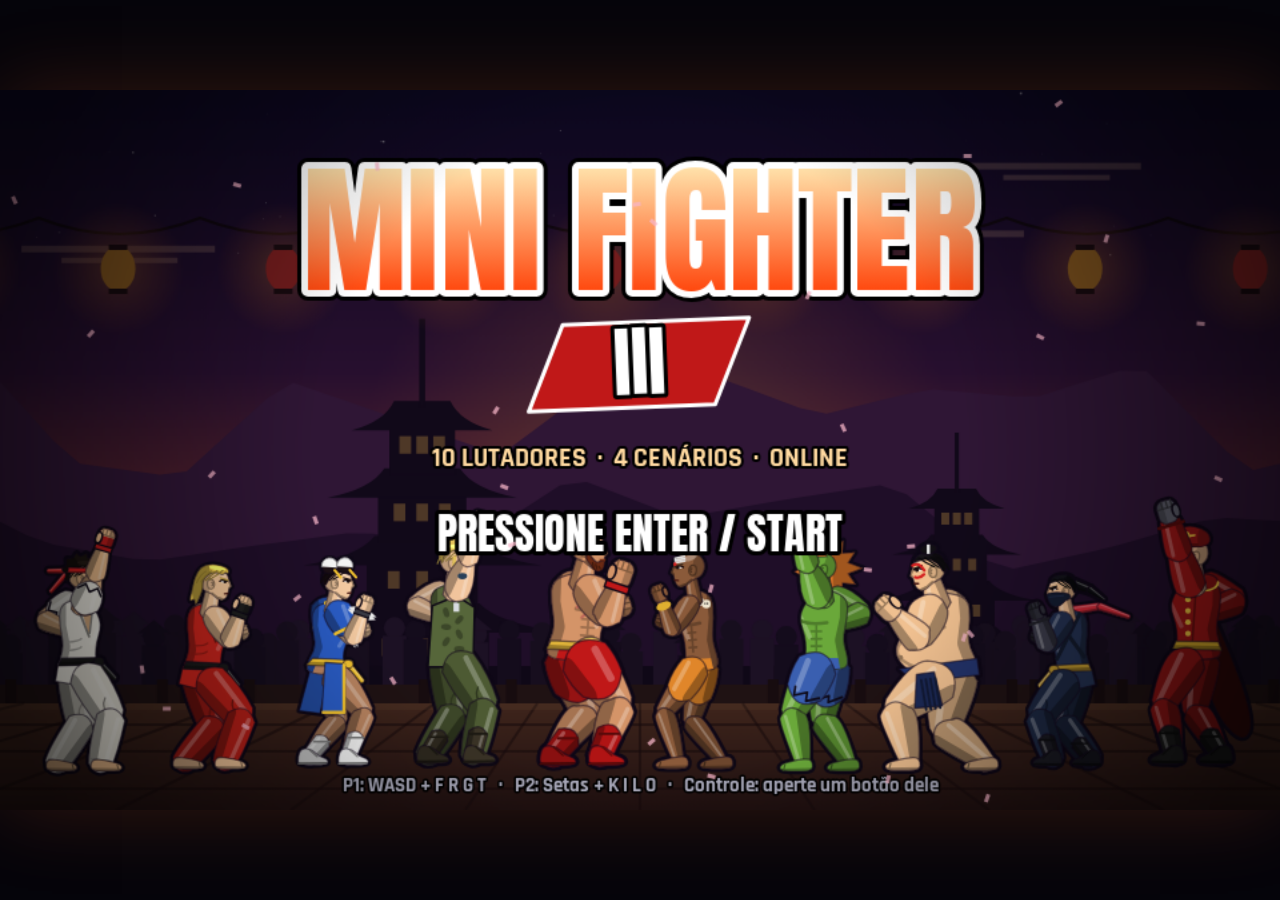
==== commit 738ecac8: "mini-fighter-3: sliders de volume e shoryuken com frente-baixo-frente" ====
--- a/games/mini-fighter-3/index.html
+++ b/games/mini-fighter-3/index.html
@@ -51,8 +51,13 @@
 const rnd = (a, b) => a + Math.random() * (b - a);
 const pick = a => a[Math.random() * a.length | 0];
 
-const settings = { diff: 1, music: true, sfx: true, voice: true, shouts: true, hitboxes: false, crt: false, name: '' };
-try { Object.assign(settings, JSON.parse(localStorage.getItem('mf3_settings') || '{}')); } catch (e) {}
+const settings = { diff: 1, music: true, sfx: true, musicVol: 10, sfxVol: 10, voice: true, shouts: true, hitboxes: false, crt: false, name: '' };
+try {
+  const s = JSON.parse(localStorage.getItem('mf3_settings') || '{}') || {}; Object.assign(settings, s);
+  // saves antigos só tinham liga/desliga
+  if (s.musicVol == null && s.music === false) settings.musicVol = 0; if (s.sfxVol == null && s.sfx === false) settings.sfxVol = 0;
+} catch (e) {}
+settings.music = settings.musicVol > 0; settings.sfx = settings.sfxVol > 0;
 function saveSettings() { try { localStorage.setItem('mf3_settings', JSON.stringify(settings)); } catch (e) {} }
 
 // ---------- teclado ----------
@@ -159,13 +164,15 @@
     } catch (e) { this.ac = null; }
   },
   get now() { return this.ac ? this.ac.currentTime : 0; },
+  // volume das opções (0–10, curva quadrática) aplicado na fonte, assim reverb/eco acompanham
+  vol(dest) { const v = (dest == this.musicBus ? settings.musicVol : settings.sfxVol) / 10; return v * v; },
   // ---- primitivas ----
   osc(type, f, t, d, o = {}) {
     const ac = this.ac, os = ac.createOscillator(), g = ac.createGain();
     os.type = type; os.frequency.setValueAtTime(f, t); if (o.detune) os.detune.value = o.detune;
     if (o.slide) os.frequency.exponentialRampToValueAtTime(Math.max(20, o.slide), t + (o.slideT || d));
     if (o.vib) { const l = ac.createOscillator(), lg = ac.createGain(); l.frequency.value = o.vib; lg.gain.value = o.vibD || 6; l.connect(lg).connect(os.frequency); l.start(t); l.stop(t + d + .1); }
-    const v = (o.vol ?? .2) * this.gainMul, a = o.a ?? .004, r = o.r ?? d;
+    const v = (o.vol ?? .2) * this.gainMul * this.vol(o.dest), a = o.a ?? .004, r = o.r ?? d;
     g.gain.setValueAtTime(0, t); g.gain.linearRampToValueAtTime(v, t + a);
     if (o.sus) { g.gain.setValueAtTime(v, t + d - Math.min(r, d) * .3); g.gain.exponentialRampToValueAtTime(.0005, t + d + r * .3); }
     else g.gain.exponentialRampToValueAtTime(.0005, t + Math.max(a + .01, r));
@@ -180,7 +187,7 @@
     s.buffer = this.noiseBuf; s.playbackRate.value = o.rate || 1;
     f.type = o.type || 'bandpass'; f.frequency.setValueAtTime(o.f || 1000, t); f.Q.value = o.q || 1;
     if (o.fTo) f.frequency.exponentialRampToValueAtTime(o.fTo, t + d);
-    const v = (o.vol ?? .3) * this.gainMul, a = o.a ?? .002;
+    const v = (o.vol ?? .3) * this.gainMul * this.vol(o.dest), a = o.a ?? .002;
     g.gain.setValueAtTime(0, t); g.gain.linearRampToValueAtTime(v, t + a); g.gain.exponentialRampToValueAtTime(.0005, t + d);
     s.connect(f).connect(g); g.connect(o.dest || this.sfxBus); if (o.send) g.connect(o.send);
     s.start(t, Math.random() * .5); s.stop(t + d + .05);
@@ -664,6 +671,7 @@
   motion(seq) {
     if (seq == 'PPP' || seq == 'KKK') { const a = seq[0] == 'P' ? this.mashP : this.mashK; return a.filter(t => M.frame - t <= 24).length >= 3; }
     if (seq[0] == '[') { const d = +seq[1], r = +seq[3], n = this.num; return this.charged(d) && (r == 6 ? n == 3 || n == 6 || n == 9 : n >= 7); }
+    if (seq == '623' && this.num == 6) return this.dpTap();
     const s = seq.split('').map(Number), win = s.length > 3 ? 40 : 22, h = this.hist; let i = 0;
     for (let j = 0; j < h.length && i < s.length; j++) {
       const end = j + 1 < h.length ? h[j + 1].t : M.frame; if (M.frame - end > win) continue;
@@ -671,6 +679,15 @@
     }
     if (i >= s.length) return true;
     return i == s.length - 1 && DIAG[s[i]] && this.num <= 3;
+  }
+  // atalho do 623 terminando em frente: → ↓ → (↘ ou neutro no meio valem). Só conta se o primeiro →
+  // foi um toque; andando pra frente e fazendo ↓↘→ continua saindo o 236
+  dpTap() {
+    const h = this.hist, skip = n => n == 3 || n == 5; let j = h.length - 2;
+    if (j >= 0 && skip(h[j].n)) j--; if (j < 0 || h[j].n != 2) return false;
+    j--; if (j >= 0 && skip(h[j].n)) j--; if (j < 0 || h[j].n != 6) return false;
+    const tapEnd = h[j + 1].t;
+    return tapEnd - h[j].t <= 15 && M.frame - tapEnd <= 22;
   }
   decide(o) {
     const air = this.y > 0, m = this.mv;
@@ -684,7 +701,7 @@
       if (this.meter >= 100 && this.pressed('hp', 6) && this.pressed('hk', 6) && !air) want = 'super';
       if (!want && (P || K)) for (const [seq, btn, key, where] of this.ch.specials) {
         if ((where == 'air') != air || (key == 'super' && this.meter < 100) || !(btn == 'P' ? P : K) || !this.motion(seq)) continue;
-        if (seq[0] == '6' && this.num > 3) continue;
+        if (seq[0] == '6' && this.num > 3 && this.num != 6) continue;
         const strong = btn == 'P' ? this.pressed('hp') : this.pressed('hk');
         want = key == 'super' || key == 'dive' ? key : key + ':' + (strong ? 1 : 0);
         if (seq[0] == '[') { this.chB = this.chBrel = this.chD = this.chDrel = 0; }
@@ -2371,7 +2388,7 @@
   nav(mi, n) { const g = Game; if (mi.u) { g.idx = (g.idx + n - 1) % n; Audio.sfx('move'); } if (mi.d) { g.idx = (g.idx + 1) % n; Audio.sfx('move'); } },
   optItems() {
     const on = (v, a = 'LIGADO', b = 'DESLIGADO') => v ? a : b;
-    return [['DIFICULDADE DA CPU', DIFF[settings.diff].name, 'diff'], ['MÚSICA', on(settings.music, 'LIGADA', 'DESLIGADA'), 'music'], ['EFEITOS SONOROS', on(settings.sfx), 'sfx'],
+    return [['DIFICULDADE DA CPU', DIFF[settings.diff].name, 'diff'], ['MÚSICA', settings.musicVol, 'musicVol'], ['EFEITOS SONOROS', settings.sfxVol, 'sfxVol'],
       ['NARRADOR', on(settings.voice), 'voice'], ['GRITOS DOS LUTADORES', on(settings.shouts), 'shouts'], ['FILTRO CRT (RETRÔ)', on(settings.crt), 'crt'],
       ['HITBOXES', settings.hitboxes ? 'VISÍVEIS' : 'OCULTAS', 'hitboxes'], ['TESTAR CONTROLE', '', 'pad'], ['VOLTAR', '', 'back']];
   },
@@ -2400,8 +2417,12 @@
         const it = this.optItems(); this.nav(mi, it.length); const k = it[g.idx][2];
         if (mi.ok && k == 'pad') { Audio.sfx('select'); g.go('padtest'); break; }
         if ((mi.l || mi.r || mi.ok) && k != 'back' && k != 'pad') {
-          if (k == 'diff') settings.diff = (settings.diff + (mi.l ? 2 : 1)) % 3; else settings[k] = !settings[k];
-          if (k == 'music') { if (settings.music) Music.play('select'); else Music.stop(); }
+          if (k == 'diff') settings.diff = (settings.diff + (mi.l ? 2 : 1)) % 3;
+          else if (k == 'musicVol' || k == 'sfxVol') {
+            const v = settings[k]; settings[k] = mi.l ? Math.max(0, v - 1) : mi.r ? Math.min(10, v + 1) : (v + 1) % 11;
+            settings.music = settings.musicVol > 0; settings.sfx = settings.sfxVol > 0;
+          } else settings[k] = !settings[k];
+          if (k == 'musicVol') { if (settings.music) Music.play('select'); else Music.stop(); }
           saveSettings(); Audio.sfx('move');
         }
         if ((mi.ok && k == 'back') || mi.back) { Audio.sfx('back'); g.go('mode'); }
@@ -2562,11 +2583,15 @@
       case 'options': {
         this.bg(c, '#c8f'); this.header(c, 'OPÇÕES', '#c8f');
         const it = this.optItems();
-        it.forEach(([n, v], i) => {
-          const on = i == g.idx, y = 100 + i * 44;
+        it.forEach(([n, v, k], i) => {
+          const on = i == g.idx, y = 100 + i * 44, col = on ? '#1a0a20' : '#ffd21e';
           c.fillStyle = on ? 'rgba(200,140,255,.9)' : 'rgba(16,16,34,.85)'; slant(c, 170, y, 620, 38, 12); c.fill();
           txt(c, n, 200, y + 28, 22, on ? '#1a0a20' : '#dde', 'left', on ? 0 : 3);
-          if (v) txt(c, (on ? '◄ ' : '') + v + (on ? ' ►' : ''), 760, y + 28, 22, on ? '#1a0a20' : '#ffd21e', 'right', on ? 0 : 3);
+          if (k == 'musicVol' || k == 'sfxVol') { // slider 0–10
+            txt(c, v ? v * 10 + '%' : 'MUDO', 540, y + 28, 22, col, 'right', on ? 0 : 3);
+            if (on) { txt(c, '◄', 574, y + 28, 22, col, 'right'); txt(c, '►', 760, y + 28, 22, col, 'right'); }
+            for (let s = 0; s < 10; s++) { c.fillStyle = s < v ? col : on ? 'rgba(26,10,32,.25)' : 'rgba(255,255,255,.15)'; c.fillRect(582 + s * 15, y + 11, 11, 17); }
+          } else if (v) txt(c, (on ? '◄ ' : '') + v + (on ? ' ►' : ''), 760, y + 28, 22, col, 'right', on ? 0 : 3);
         });
         this.hint(c, '←→ alterar · F / Enter confirmar · R / Esc voltar'); break;
       }
